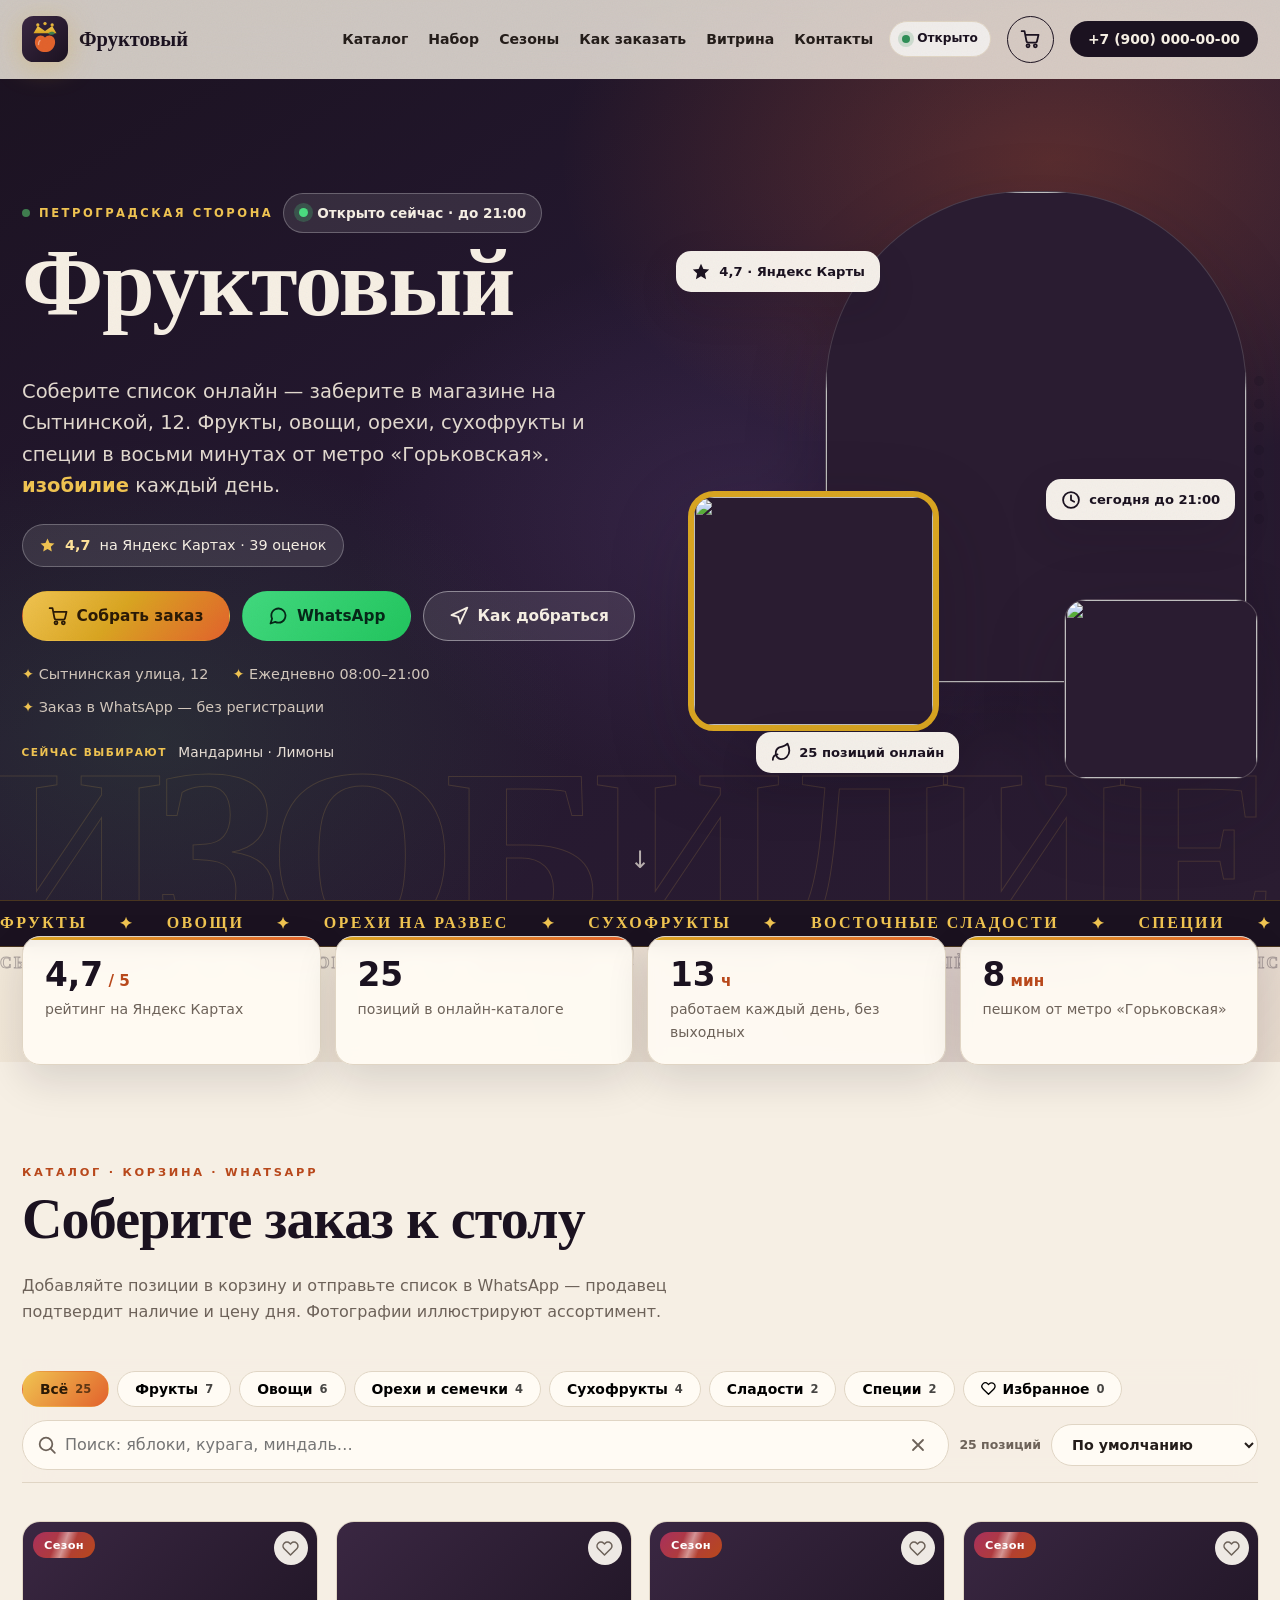
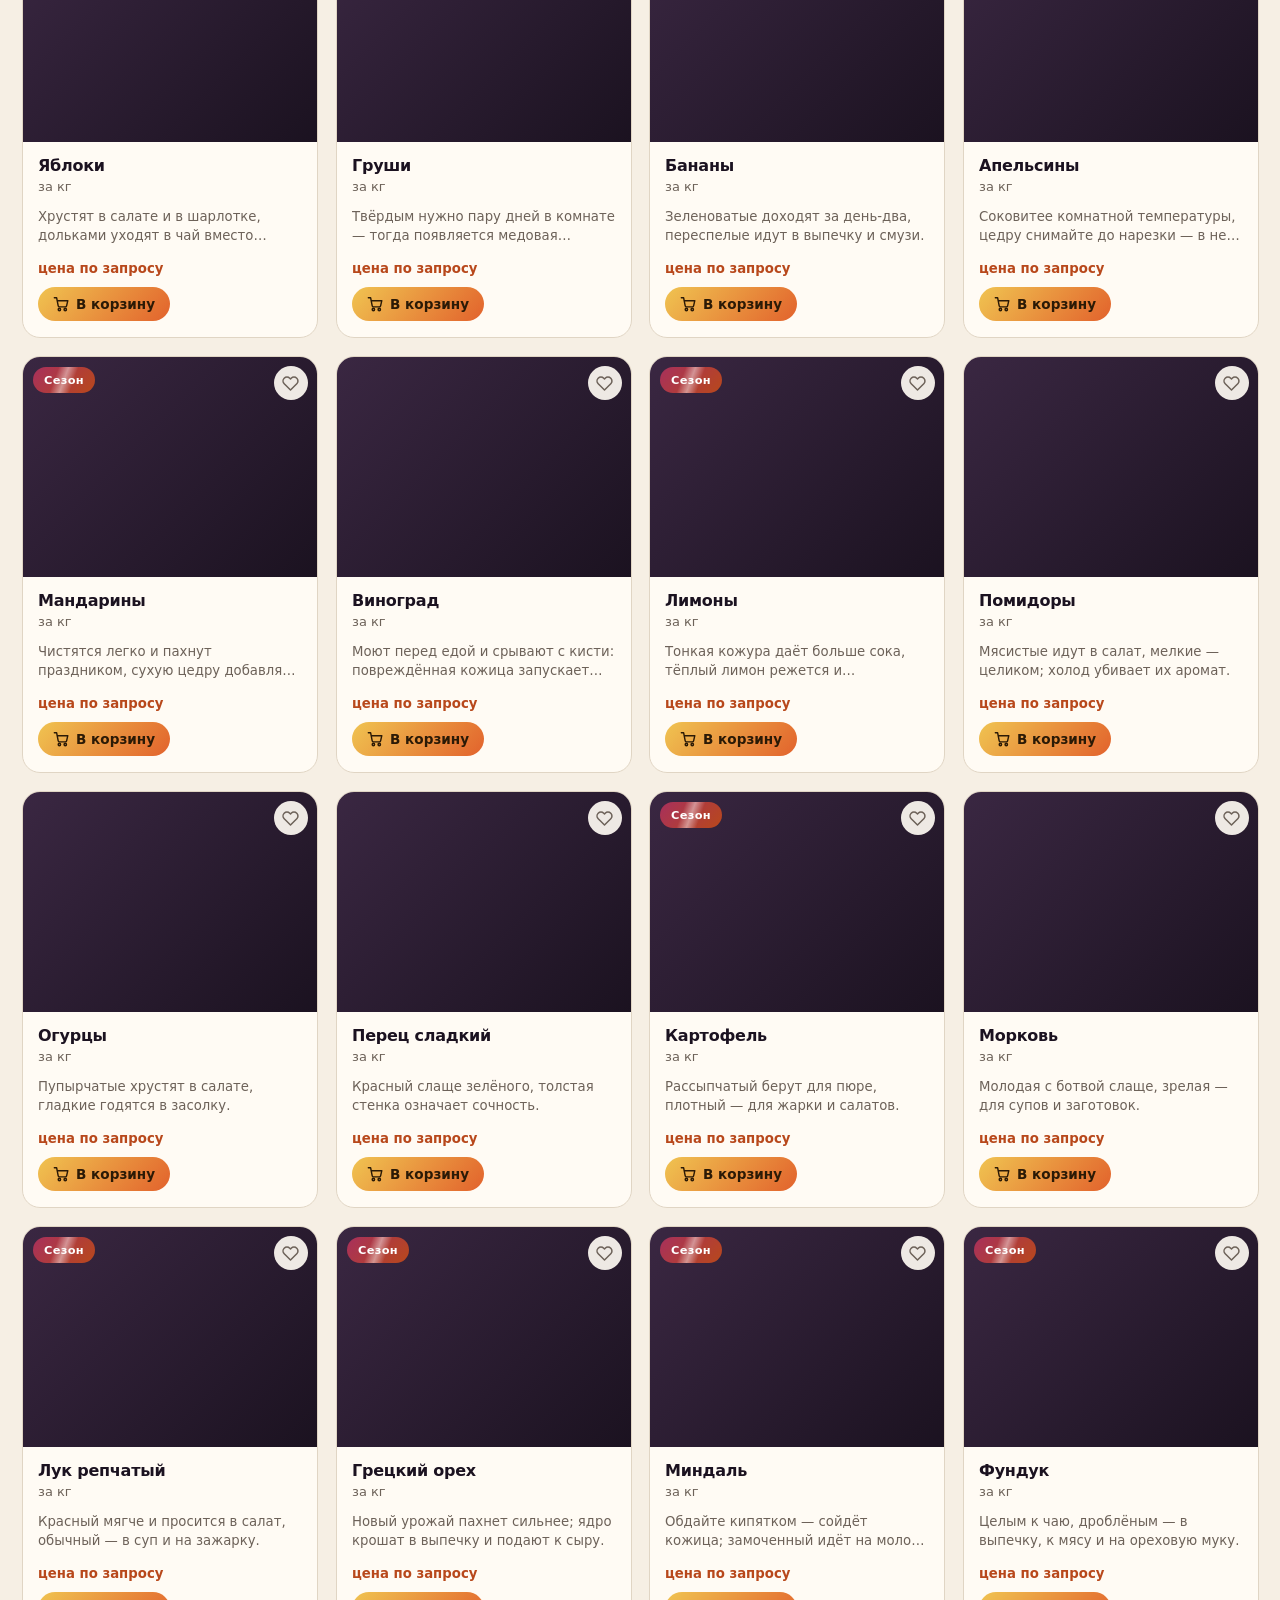
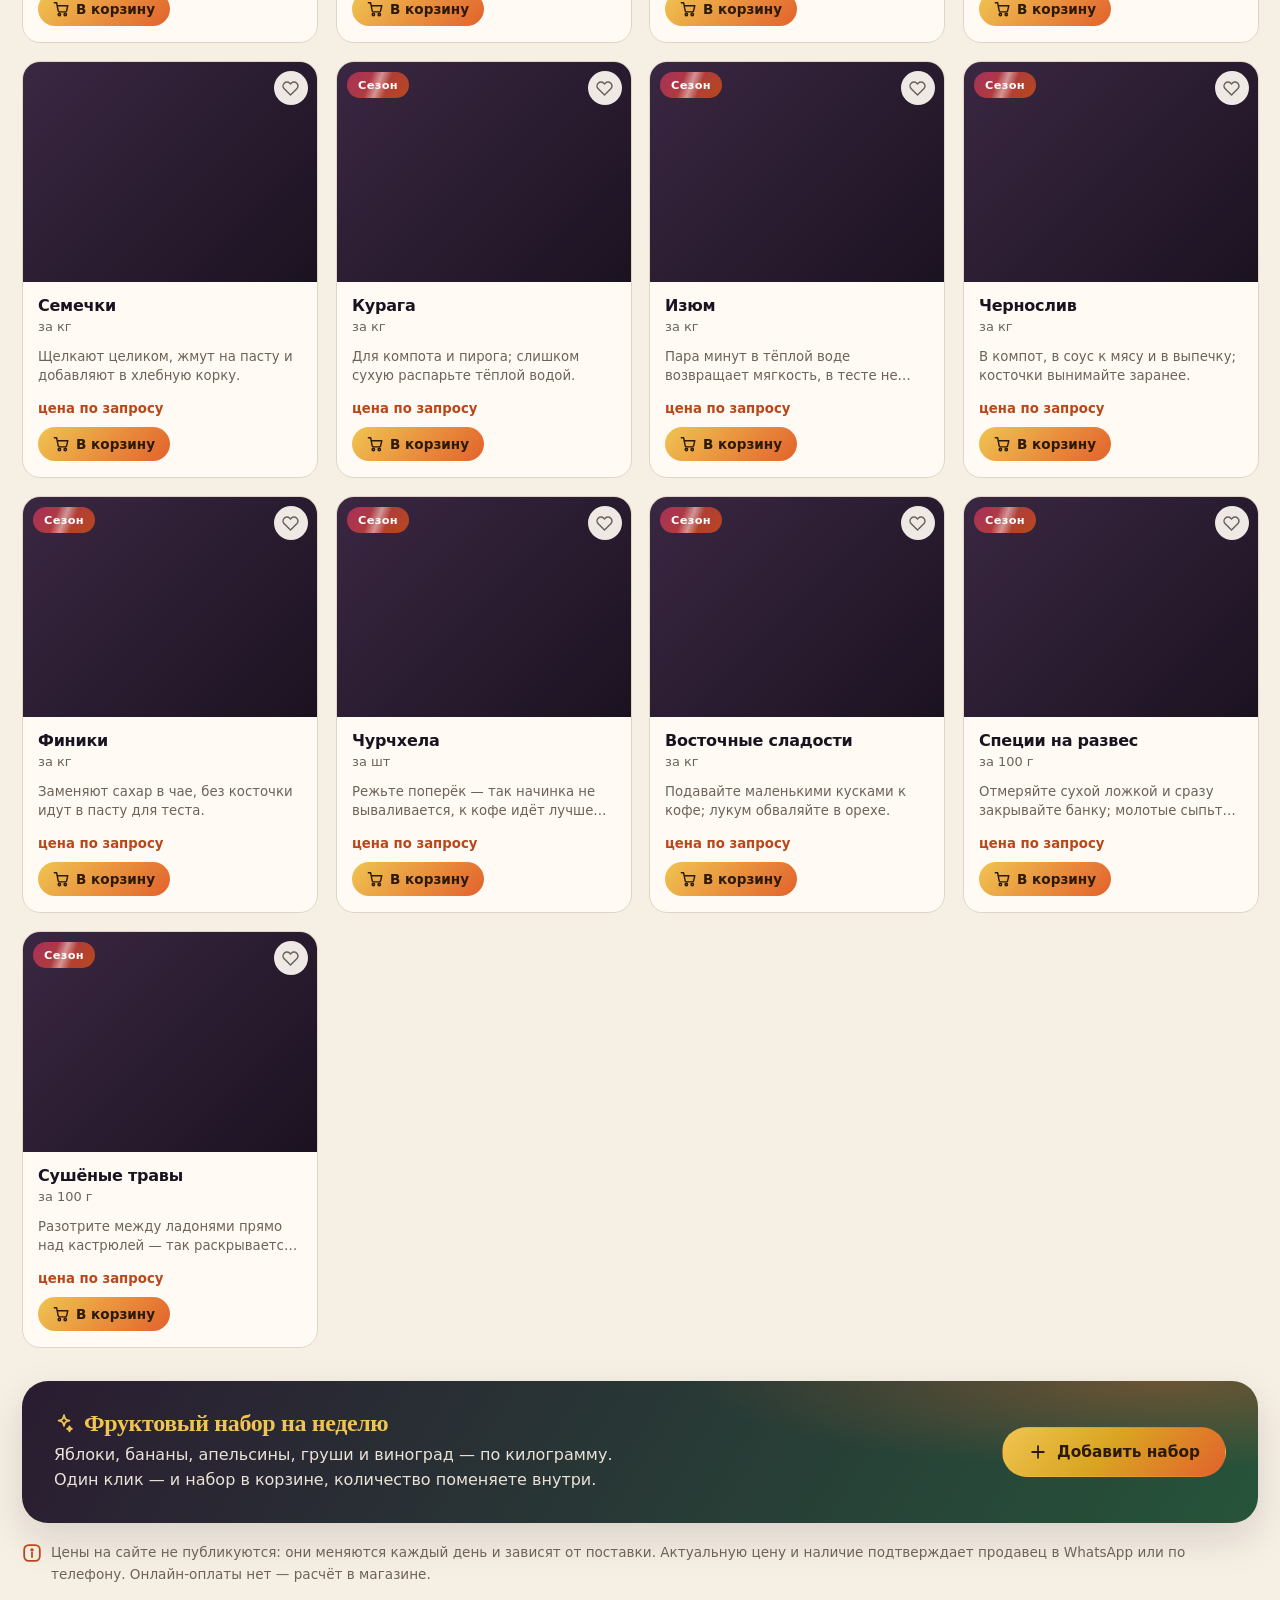
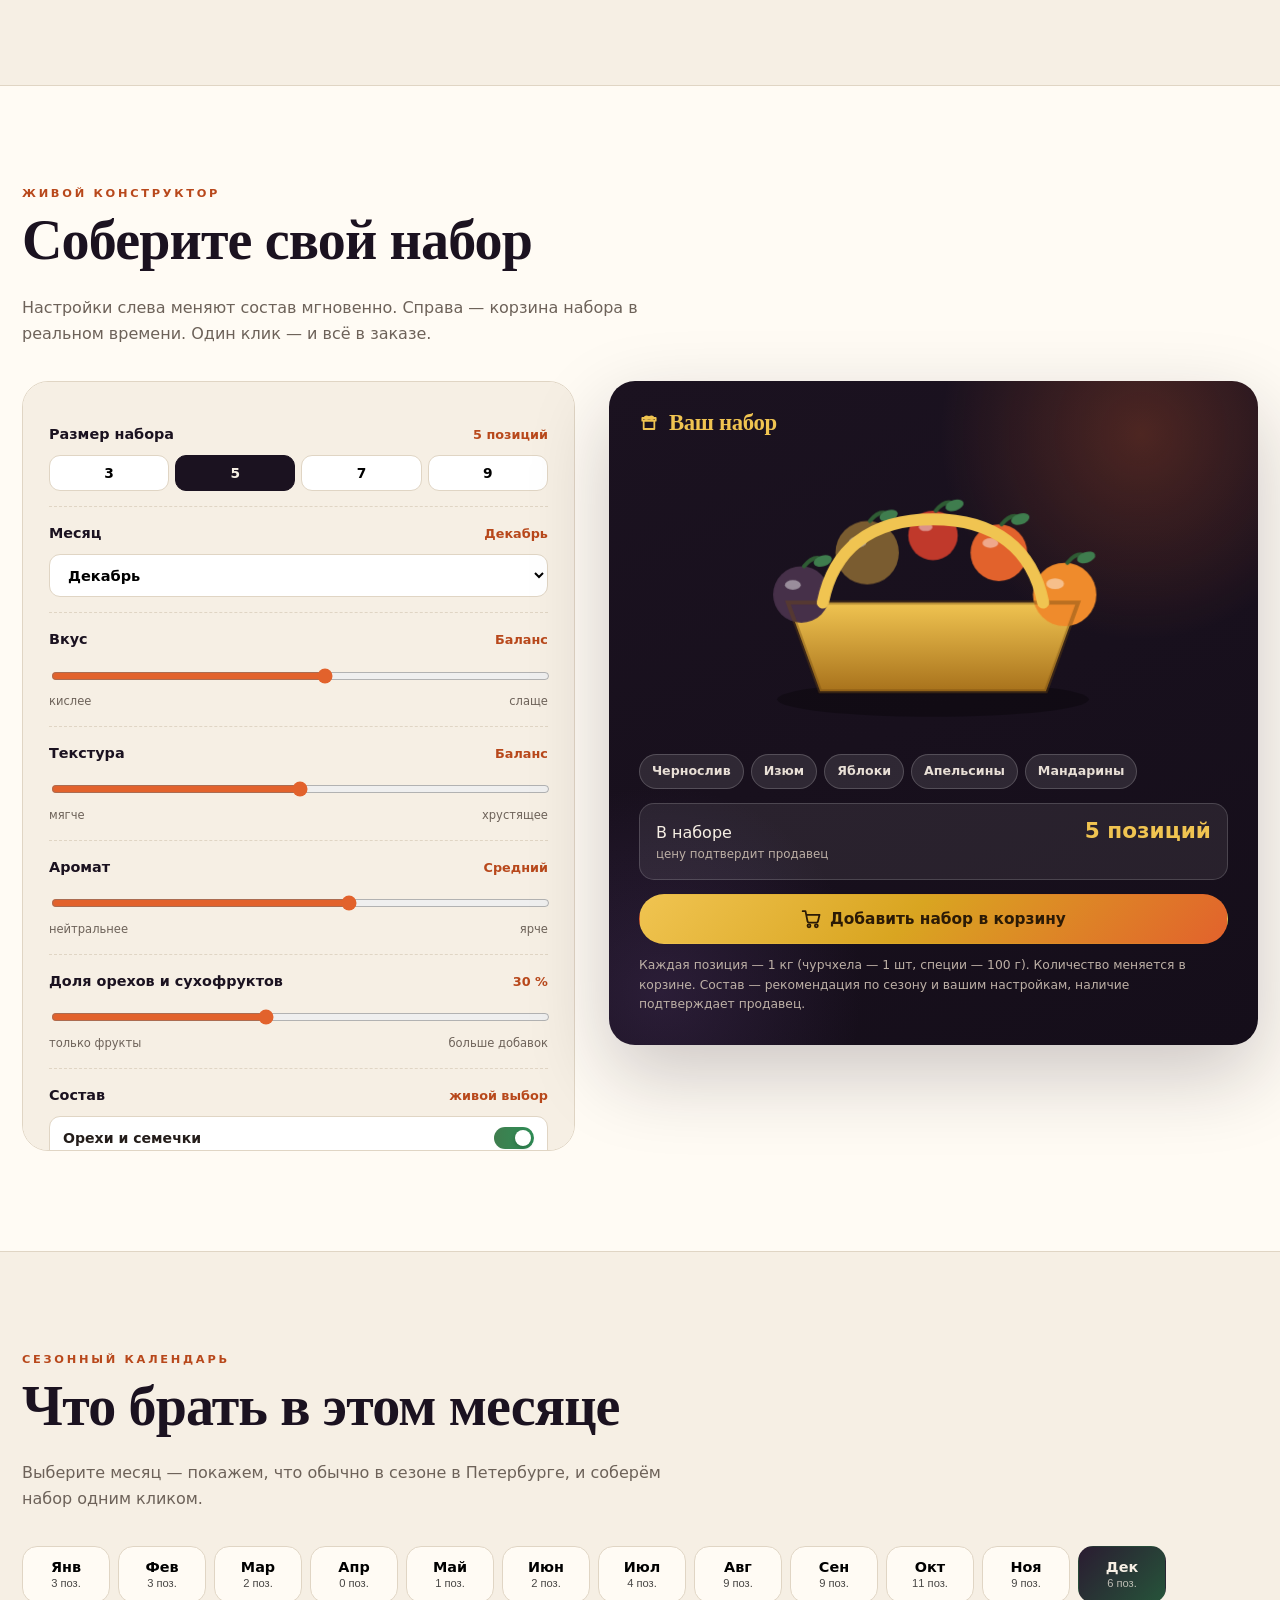
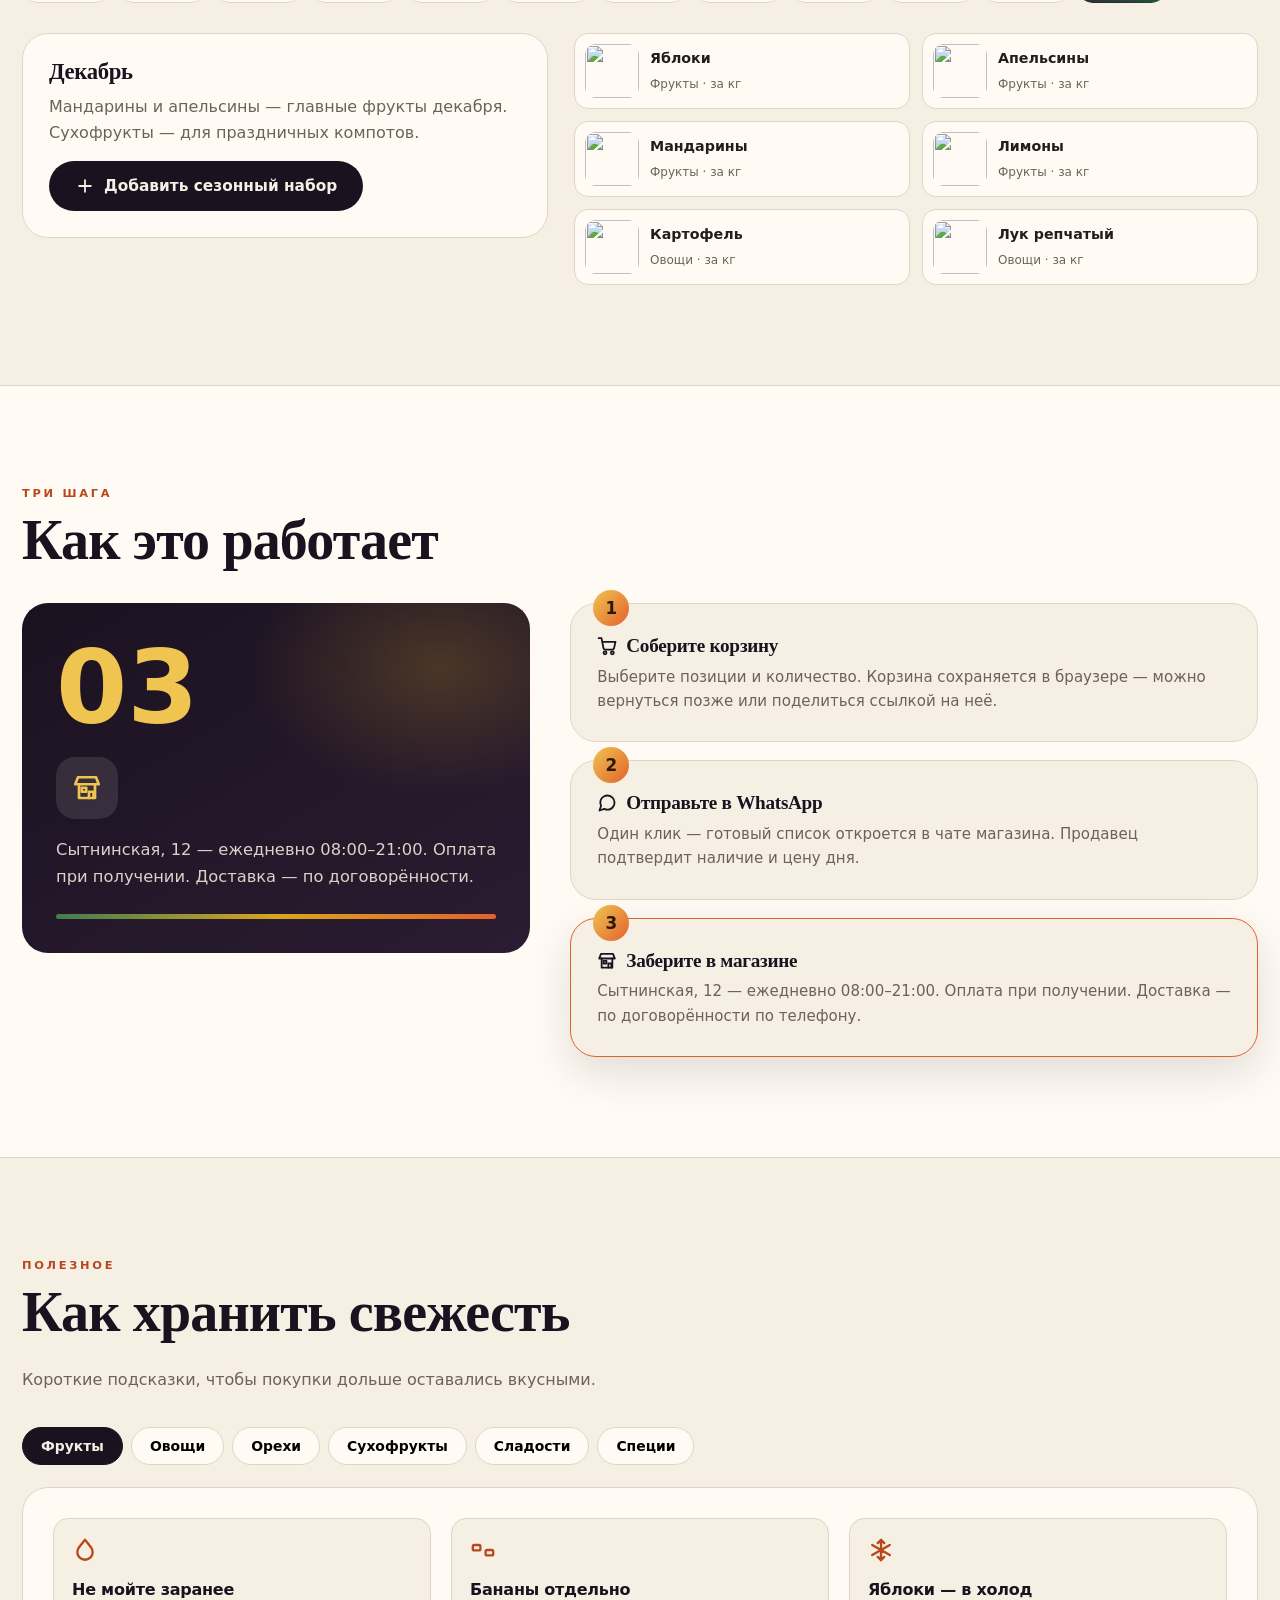
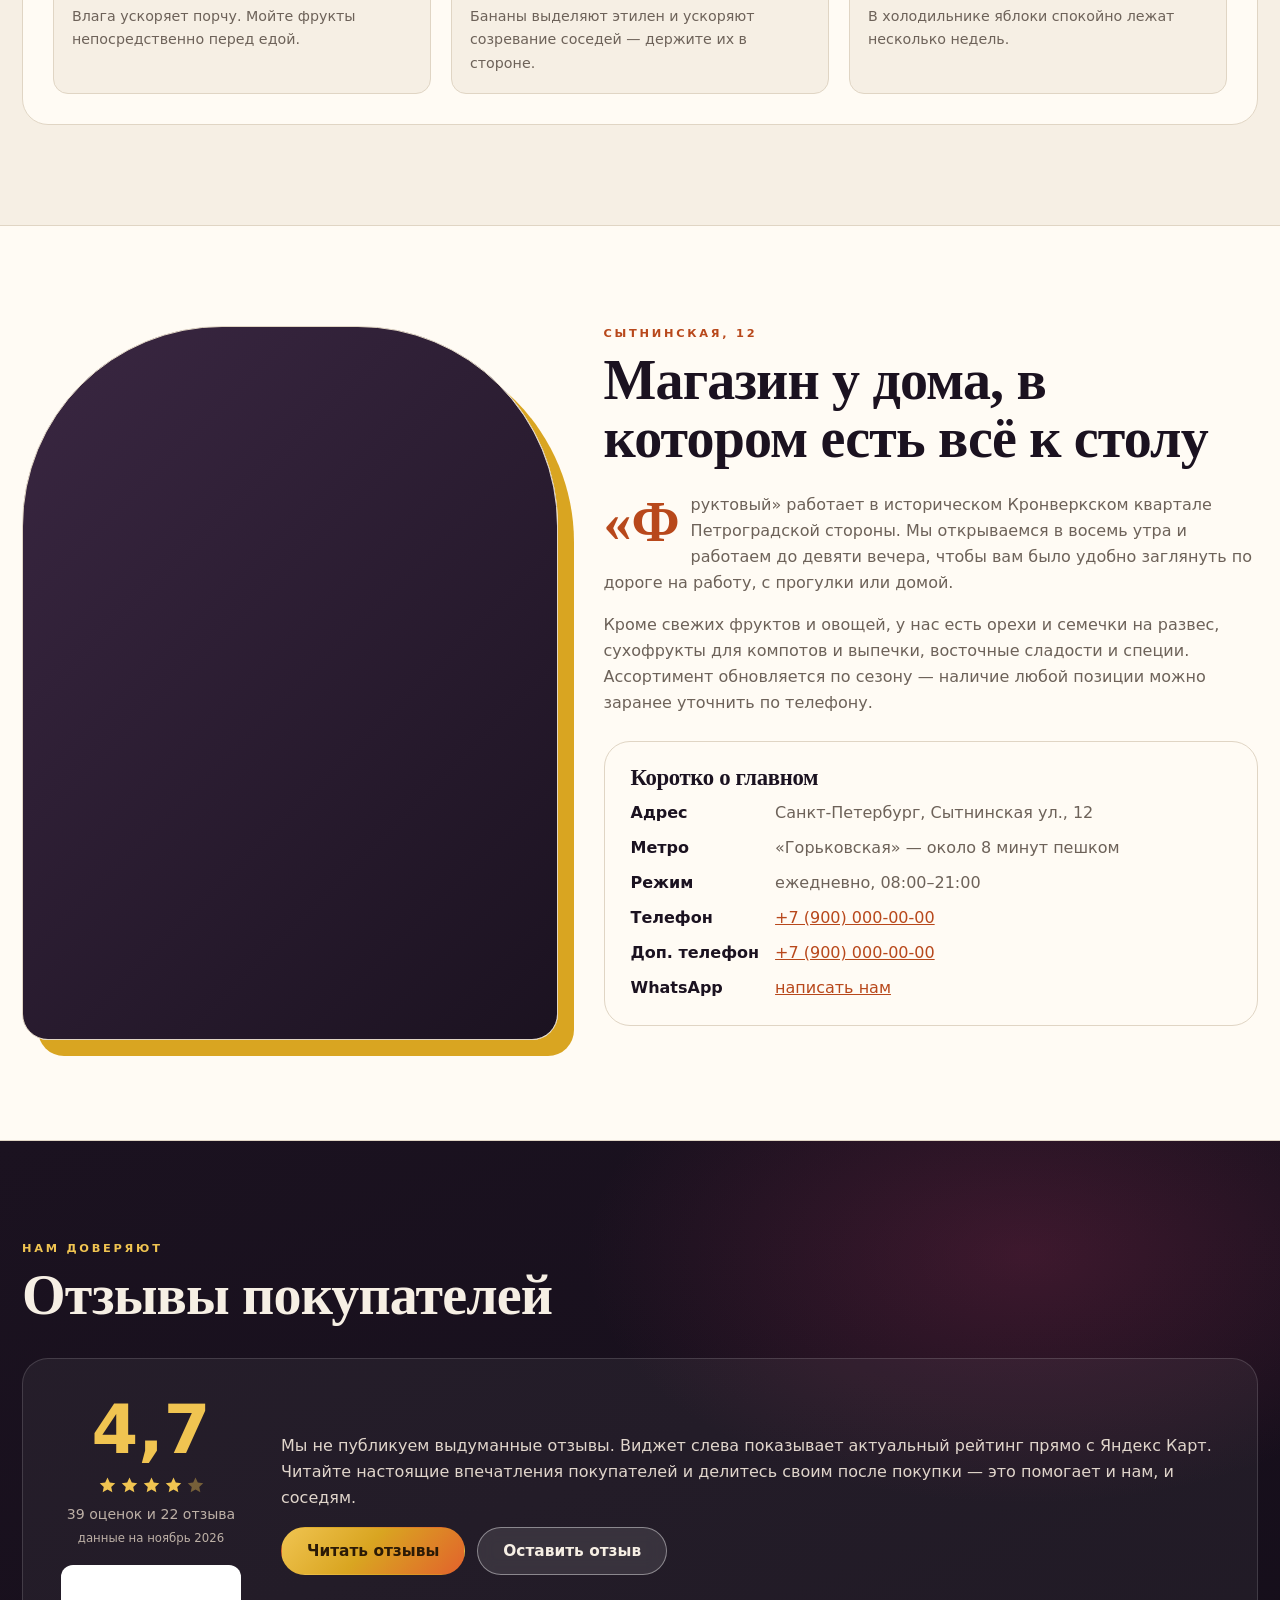
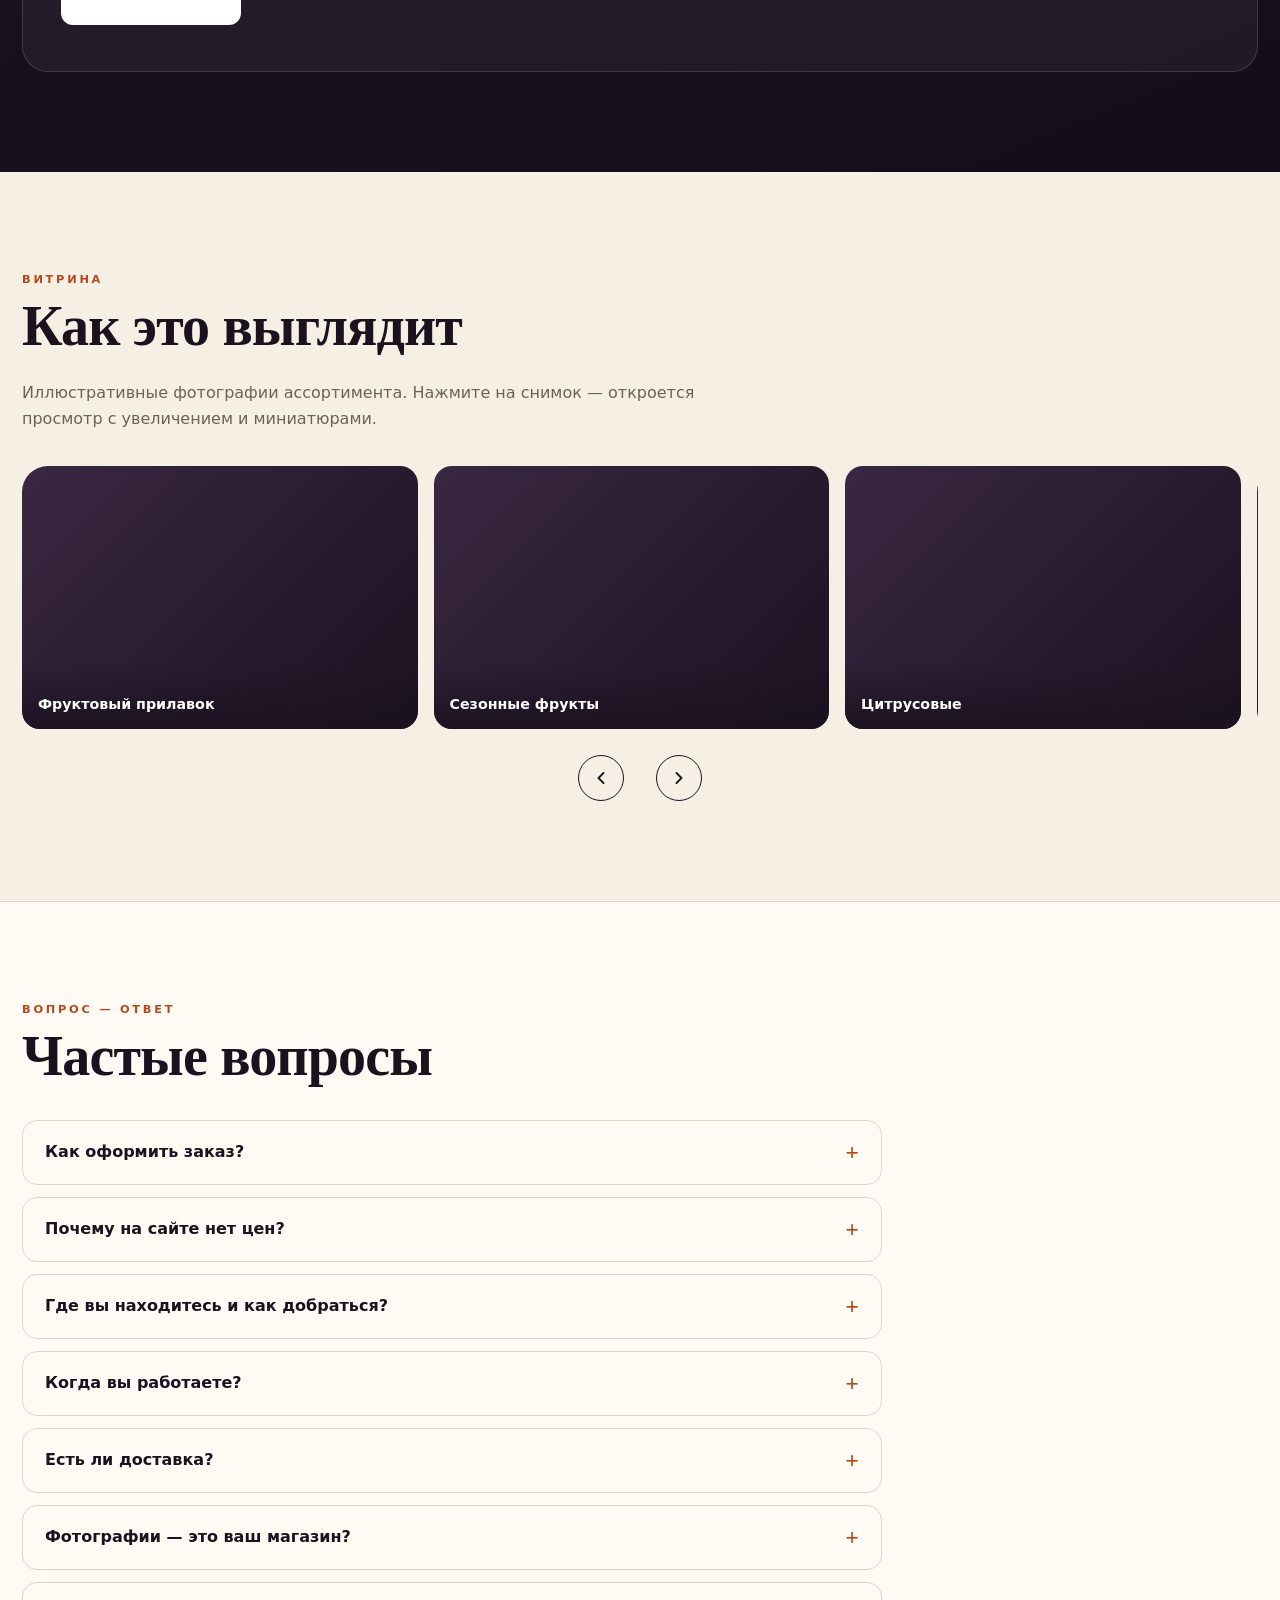
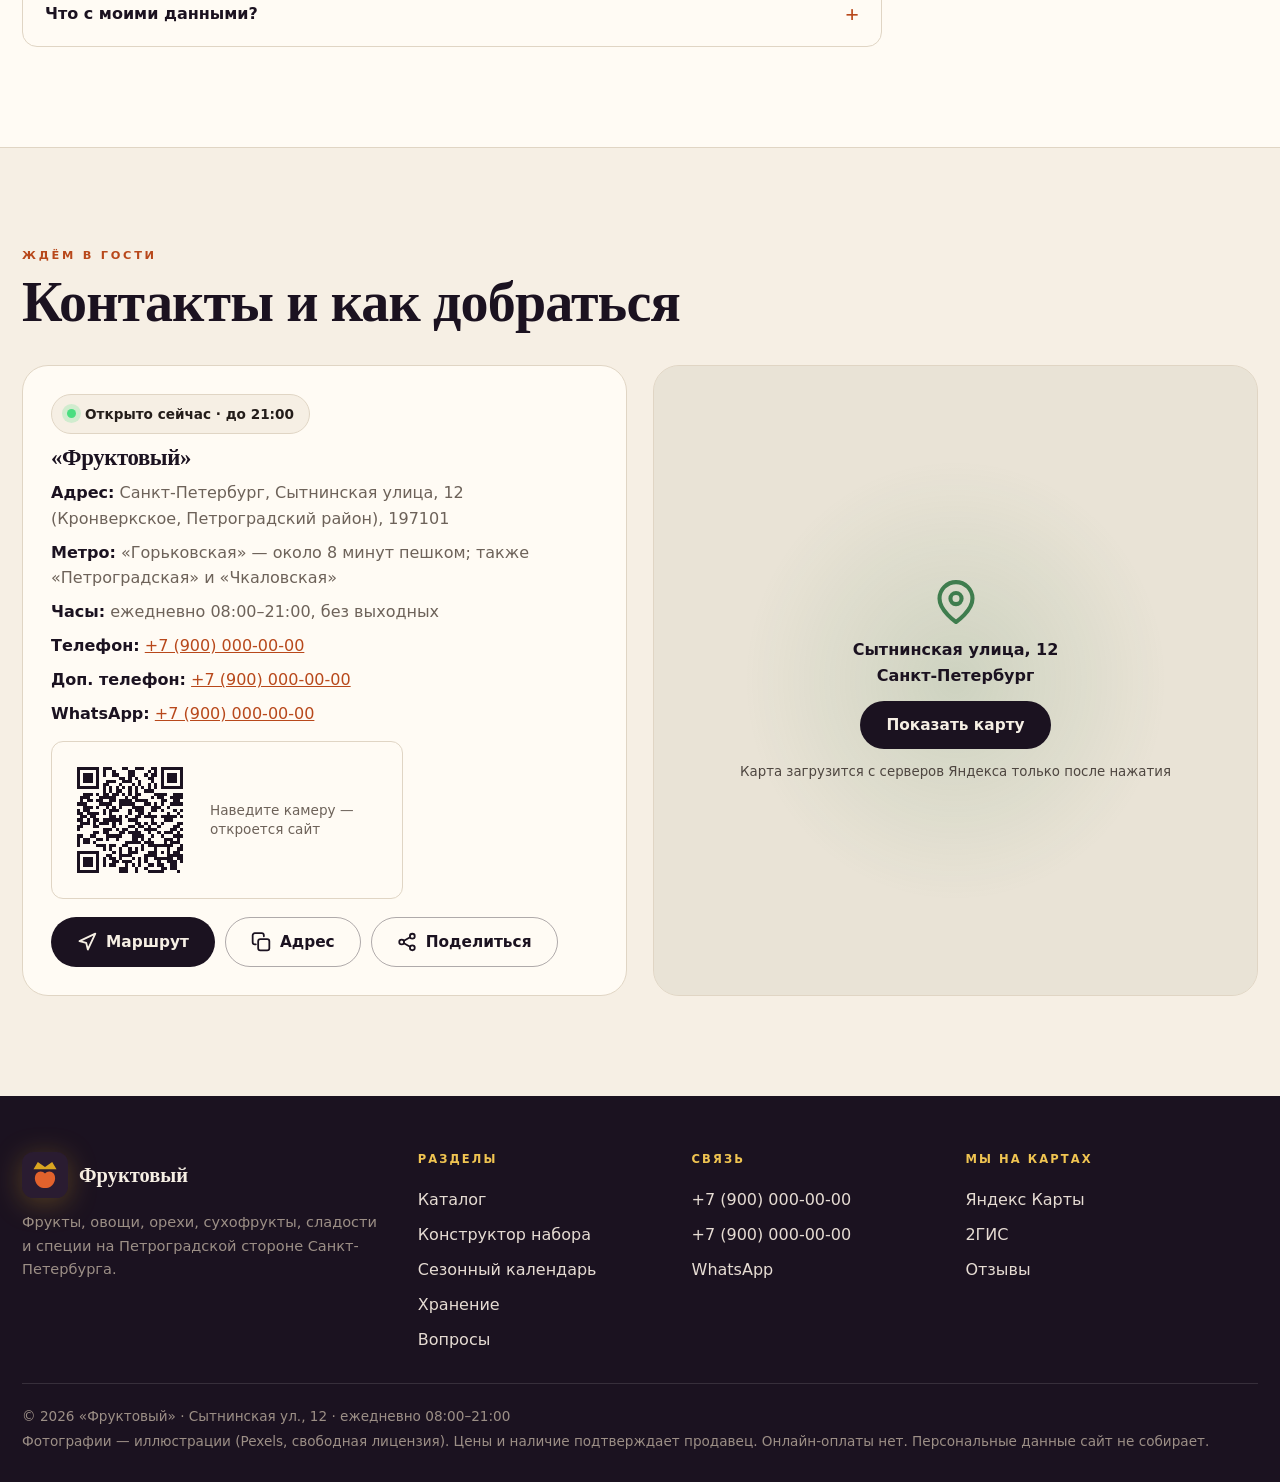
==== index.html @ 0a50575e "Фруктовый: спрайт иконок перерисован по замерам и закрыт геометрию гейта Причина: шесть критериев к " ====
<!doctype html>
<html lang="ru">
<head>
<meta charset="utf-8">
<meta name="viewport" content="width=device-width,initial-scale=1">
<meta name="referrer" content="strict-origin-when-cross-origin">
<title>Фруктовый — фрукты, овощи, орехи · Сытнинская 12, Санкт-Петербург</title>
<meta name="description" content="Магазин «Фруктовый» на Сытнинской, 12: каталог с корзиной, конструктор наборов, сезонный календарь и заказ через WhatsApp. Ежедневно 08:00–21:00, метро Горьковская.">
<meta property="og:type" content="website">
<meta property="og:locale" content="ru_RU">
<meta property="og:title" content="Фруктовый — соберите заказ онлайн">
<meta property="og:description" content="Фрукты, овощи, орехи, сухофрукты и специи · Сытнинская 12 · ежедневно 08:00–21:00">
<meta property="og:image" content="https://ssrjkk.github.io/fruktovy/assets/og.png">
<meta property="og:image:width" content="1200">
<meta property="og:image:height" content="630">
<meta property="og:image:alt" content="Фруктовый — каталог, корзина и заказ в WhatsApp">
<meta name="twitter:card" content="summary_large_image">
<meta name="twitter:title" content="Фруктовый — соберите заказ онлайн">
<meta name="twitter:description" content="Фрукты, овощи, орехи, сухофрукты и специи · Сытнинская 12 · ежедневно 08:00–21:00">
<meta name="twitter:image" content="https://ssrjkk.github.io/fruktovy/assets/og.png">
<meta name="theme-color" content="#1b1220">
<meta http-equiv="Content-Security-Policy" content="default-src 'self'; script-src 'self'; style-src 'self' 'unsafe-inline'; img-src 'self' data:; font-src 'self' data:; connect-src 'self'; frame-src https://yandex.ru; object-src 'none'; base-uri 'self'; form-action 'self'; manifest-src 'self'; worker-src 'self'">
<link rel="canonical" href="https://ssrjkk.github.io/fruktovy/">
<link rel="preload" href="assets/fonts/cormorant-garamond-cyrillic-700-normal.woff2" as="font" type="font/woff2" crossorigin>
<meta property="og:url" content="https://ssrjkk.github.io/fruktovy/">
<link rel="manifest" href="manifest.webmanifest">
<link rel="icon" href="data:image/svg+xml,%3Csvg xmlns='http://www.w3.org/2000/svg' viewBox='0 0 64 64'%3E%3Crect width='64' height='64' rx='16' fill='%231b1220'/%3E%3Cpath d='M16 24l6-10 10 7 10-7 6 10z' fill='%23d9a521'/%3E%3Cpath d='M32 30c-3-4-9-4-12 0-4 5-2 14 4 18 4 3 12 3 16 0 6-4 8-13 4-18-3-4-9-4-12 0z' fill='%23e2622c'/%3E%3Cpath d='M36 24c4-3 8-3 10 0-3 3-7 3-10 0z' fill='%233f7d4e'/%3E%3C/svg%3E">

<link rel="stylesheet" href="vendor/swiper-bundle.min.css">
<script defer src="vendor/lenis.min.js"></script>
<script defer src="vendor/gsap.min.js"></script>
<script defer src="vendor/ScrollTrigger.min.js"></script>
<script defer src="vendor/swiper-bundle.min.js"></script>
<script type="application/ld+json">{"@context":"https://schema.org","@graph":[{"@type":"GroceryStore","name":"Фруктовый","url":"https://ssrjkk.github.io/fruktovy/","image":"https://ssrjkk.github.io/fruktovy/assets/og.png","telephone":"+79000000000","alternateTelephone":[{"@type":"TelecommunicationFormat","telephone":"+79000000000"}],"priceRange":"₽","address":{"@type":"PostalAddress","streetAddress":"Сытнинская улица, 12","addressLocality":"Санкт-Петербург","postalCode":"197101","addressCountry":"RU"},"geo":{"@type":"GeoCoordinates","latitude":59.957835,"longitude":30.30879},"openingHoursSpecification":[{"@type":"OpeningHoursSpecification","dayOfWeek":["Monday","Tuesday","Wednesday","Thursday","Friday","Saturday","Sunday"],"opens":"08:00","closes":"21:00"}],"aggregateRating":{"@type":"AggregateRating","ratingValue":"4.7","bestRating":"5","reviewCount":"22","ratingCount":"39"},"sameAs":["https://yandex.ru/maps/org/fruktovy_dvorets/60838532953/","https://2gis.ru/spb/firm/70000001062257488"]},{"@type":"FAQPage","mainEntity":[{"@type":"Question","name":"Как оформить заказ?","acceptedAnswer":{"@type":"Answer","text":"Соберите корзину и нажмите «Отправить заказ в WhatsApp» — откроется чат с готовым списком. Продавец подтвердит наличие и цену дня. Онлайн-оплаты нет: расчёт в магазине."}},{"@type":"Question","name":"Почему на сайте нет цен?","acceptedAnswer":{"@type":"Answer","text":"Цены на фрукты и овощи меняются ежедневно и зависят от поставки. Чтобы не вводить в заблуждение, мы не публикуем ориентировочные цифры — актуальную цену подтверждаем в WhatsApp или по телефону перед покупкой."}},{"@type":"Question","name":"Где вы находитесь и как добраться?","acceptedAnswer":{"@type":"Answer","text":"Санкт-Петербург, Сытнинская улица, 12, Петроградский район. От метро «Горьковская» — около 8 минут пешком. Кнопка «Как добраться» откроет маршрут в Яндекс Картах."}},{"@type":"Question","name":"Когда вы работаете?","acceptedAnswer":{"@type":"Answer","text":"Ежедневно с 08:00 до 21:00, без выходных. График работы в праздничные дни уточняйте по телефону."}},{"@type":"Question","name":"Есть ли доставка?","acceptedAnswer":{"@type":"Answer","text":"Основной формат — самовывоз из магазина на Сытнинской, 12. Возможность доставки уточняйте по телефону или в WhatsApp."}},{"@type":"Question","name":"Фотографии — это ваш магазин?","acceptedAnswer":{"@type":"Answer","text":"Фотографии ассортимента — иллюстративные снимки со стока Pexels. Реальные фотографии магазина появятся позже. Адрес, часы работы и контакты взяты из официальных карточек на Яндекс Картах и 2ГИС."}},{"@type":"Question","name":"Что с моими данными?","acceptedAnswer":{"@type":"Answer","text":"Сайт не собирает персональные данные: корзина и избранное хранятся только в вашем браузере. Заказ уходит напрямую в WhatsApp — на сайте нет форм и аналитики. Единственная сторонняя встройка — виджет оценки Яндекс Карт (гружается с yandex.ru, Яндекс может использовать свои cookie); сама карта подгружается только после нажатия."}}]}]}</script>
<script type="application/ld+json" id="ld-catalog">{"@context": "https://schema.org", "@type": "ItemList", "name": "Ассортимент «Фруктового»", "itemListElement": [{"@type": "ListItem", "position": 1, "name": "Яблоки"}, {"@type": "ListItem", "position": 2, "name": "Груши"}, {"@type": "ListItem", "position": 3, "name": "Бананы"}, {"@type": "ListItem", "position": 4, "name": "Апельсины"}, {"@type": "ListItem", "position": 5, "name": "Мандарины"}, {"@type": "ListItem", "position": 6, "name": "Виноград"}, {"@type": "ListItem", "position": 7, "name": "Лимоны"}, {"@type": "ListItem", "position": 8, "name": "Помидоры"}, {"@type": "ListItem", "position": 9, "name": "Огурцы"}, {"@type": "ListItem", "position": 10, "name": "Перец сладкий"}, {"@type": "ListItem", "position": 11, "name": "Картофель"}, {"@type": "ListItem", "position": 12, "name": "Морковь"}, {"@type": "ListItem", "position": 13, "name": "Лук репчатый"}, {"@type": "ListItem", "position": 14, "name": "Грецкий орех"}, {"@type": "ListItem", "position": 15, "name": "Миндаль"}, {"@type": "ListItem", "position": 16, "name": "Фундук"}, {"@type": "ListItem", "position": 17, "name": "Семечки"}, {"@type": "ListItem", "position": 18, "name": "Курага"}, {"@type": "ListItem", "position": 19, "name": "Изюм"}, {"@type": "ListItem", "position": 20, "name": "Чернослив"}, {"@type": "ListItem", "position": 21, "name": "Финики"}, {"@type": "ListItem", "position": 22, "name": "Чурчхела"}, {"@type": "ListItem", "position": 23, "name": "Восточные сладости"}, {"@type": "ListItem", "position": 24, "name": "Специи на развес"}, {"@type": "ListItem", "position": 25, "name": "Сушёные травы"}]}</script>
<link rel="stylesheet" href="assets/fonts.css">
<link rel="stylesheet" href="css/style.css">
</head>
<body>
<svg width="0" height="0" style="position:absolute" aria-hidden="true">
<symbol id="i-cart" viewBox="0 0 24 24"><circle cx="9.6" cy="20.2" r="1.8"/><circle cx="18.4" cy="20.2" r="1.8"/><path d="M2 2.6h3.4l2.4 12.1a2 2 0 0 0 2 1.6h8.6a2 2 0 0 0 2-1.6L22.2 7H6.2"/></symbol>
<symbol id="i-plus" viewBox="0 0 24 24"><path d="M12 5v14M5 12h14"/></symbol>
<symbol id="i-minus" viewBox="0 0 24 24"><path d="M5 12h14"/></symbol>
<symbol id="i-x" viewBox="0 0 24 24"><path d="M18 6 6 18M6 6l12 12"/></symbol>
<symbol id="i-search" viewBox="0 0 24 24"><circle cx="10.8" cy="10.8" r="7.6"/><path d="m21.4 21.4-5-5"/></symbol>
<symbol id="i-phone" viewBox="0 0 24 24"><path d="M22 16.9v3a2 2 0 0 1-2.2 2 19.8 19.8 0 0 1-8.6-3.1 19.5 19.5 0 0 1-6-6A19.8 19.8 0 0 1 2.1 4.2 2 2 0 0 1 4.1 2h3a2 2 0 0 1 2 1.7c.1 1 .4 1.9.7 2.8a2 2 0 0 1-.5 2.1L8.1 9.9a16 16 0 0 0 6 6l1.3-1.3a2 2 0 0 1 2.1-.4c.9.3 1.8.6 2.8.7a2 2 0 0 1 1.7 2z"/></symbol>
<symbol id="i-wa" viewBox="0 0 24 24"><path d="M21 11.5a8.4 8.4 0 0 1-.9 3.8 8.5 8.5 0 0 1-7.6 4.7 8.4 8.4 0 0 1-3.8-.9L3 21l1.9-5.7a8.4 8.4 0 0 1-.9-3.8 8.5 8.5 0 0 1 4.7-7.6 8.4 8.4 0 0 1 3.8-.9h.5a8.5 8.5 0 0 1 8 8z"/></symbol>
<symbol id="i-pin" viewBox="0 0 24 24"><path d="M20.6 10.2c0 6.4-8.6 12.2-8.6 12.2S3.4 16.6 3.4 10.2a8.6 8.6 0 0 1 17.2 0z"/><circle cx="12" cy="10.2" r="2.9"/></symbol>
<symbol id="i-clock" viewBox="0 0 24 24"><circle cx="12" cy="12" r="9.5"/><path d="M12 6.5V12l3.8 2.2"/></symbol>
<symbol id="i-star" viewBox="0 0 24 24"><path fill="currentColor" stroke="none" d="m12 2 2.9 6.3 6.9.8-5.1 4.7 1.4 6.8L12 17l-6.1 3.6 1.4-6.8L2.2 9.1l6.9-.8z"/></symbol>
<symbol id="i-up" viewBox="0 0 24 24"><path d="M7.4 12.6 12 8l4.6 4.6M12 8v10.6M5.6 21h12.8"/></symbol>
<symbol id="i-left" viewBox="0 0 24 24"><path d="m15 18-6-6 6-6"/></symbol>
<symbol id="i-right" viewBox="0 0 24 24"><path d="m9 18 6-6-6-6"/></symbol>
<symbol id="i-trash" viewBox="0 0 24 24"><path d="M3 6h18M19 6v14a2 2 0 0 1-2 2H7a2 2 0 0 1-2-2V6m3 0V4a2 2 0 0 1 2-2h4a2 2 0 0 1 2 2v2"/></symbol>
<symbol id="i-share" viewBox="0 0 24 24"><circle cx="18.4" cy="5" r="2.9"/><circle cx="5.6" cy="12" r="2.9"/><circle cx="18.4" cy="19" r="2.9"/><path d="m8.3 13.4 7.4 4.2M15.7 6.4 8.3 10.6"/></symbol>
<symbol id="i-copy" viewBox="0 0 24 24"><rect x="8.6" y="8.6" width="13.4" height="13.4" rx="2.6"/><path d="M15.4 5.2V4a2.6 2.6 0 0 0-2.6-2.6H4.6A2.6 2.6 0 0 0 2 4v8.2a2.6 2.6 0 0 0 2.6 2.6h1.2"/></symbol>
<symbol id="i-nav" viewBox="0 0 24 24"><path d="m3 11 19-9-9 19-2-8z"/></symbol>
<symbol id="i-store" viewBox="0 0 24 24"><path d="M2.6 9 4.8 3.4h14.4L21.4 9z"/><path d="M5.6 9v11h12.8V9"/><path d="M7.8 15h3.6v-3.2H7.8z"/><path d="M13.6 20v-5h3.6V20"/></symbol>
<symbol id="i-leaf" viewBox="0 0 24 24"><path d="M11.4 20.6A7.6 7.6 0 0 1 10 6.4C16 5.2 17.6 4.6 19.8 2c1.1 2.2 2.2 4.6 2.2 8.6 0 5.9-5.2 10.6-10.6 10z"/><path d="M2.2 21.4c0-3.4 2.2-6 5.6-6.6"/></symbol>
<symbol id="i-spark" viewBox="0 0 24 24"><path d="M12 2.6c.95 4.75 1.7 5.5 6.45 6.45-4.75.95-5.5 1.7-6.45 6.45-.95-4.75-1.7-5.5-6.45-6.45C10.3 8.1 11.05 7.35 12 2.6z"/><path d="M18.6 16.2c.4 2.1.75 2.45 2.85 2.85-2.1.4-2.45.75-2.85 2.85-.4-2.1-.75-2.45-2.85-2.85 2.1-.4 2.45-.75 2.85-2.85z"/></symbol>
<symbol id="i-undo" viewBox="0 0 24 24"><path d="M3 7v6h6"/><path d="M21 17a9 9 0 0 0-15.4-6.4L3 13"/></symbol>
<symbol id="i-heart" viewBox="0 0 24 24"><path d="M20.8 4.6a5.5 5.5 0 0 0-7.8 0L12 5.7l-1.1-1.1a5.5 5.5 0 0 0-7.8 7.8l1.1 1.1L12 21.2l7.8-7.7 1.1-1.1a5.5 5.5 0 0 0 0-7.8z"/></symbol>
<symbol id="i-eye" viewBox="0 0 24 24"><path d="M1.5 12S5.5 4.5 12 4.5 22.5 12 22.5 12 18.5 19.5 12 19.5 1.5 12 1.5 12z"/><circle cx="12" cy="12" r="3"/></symbol>
<symbol id="i-gift" viewBox="0 0 24 24"><path d="M5.6 10.4h12.8v10H5.6z"/><path d="M4 7.2h16v3.2H4z"/><path d="M12 7.2c-.8-2.8-5.2-2.6-5.2.1 0 1.6 2.4 1.8 5.2-.2 2.8 2 5.2 1.8 5.2.2 0-2.7-4.4-2.9-5.2-.1z"/></symbol>
<symbol id="i-shuffle" viewBox="0 0 24 24"><path d="M3 8.5h13.2M13.2 5.2l3.4 3.3-3.4 3.3M21 15.5H7.8M10.8 12.2 7.4 15.5l3.4 3.3"/></symbol>
<symbol id="i-reset" viewBox="0 0 24 24"><path d="M3.6 4.8h16.8l-6.4 7.4v5.9l-4 2.2v-8.1z"/><path d="M15.4 18.6 21 13M21 18.6 15.4 13"/></symbol>
<symbol id="i-info" viewBox="0 0 24 24"><rect x="2.6" y="2.6" width="18.8" height="18.8" rx="5.4"/><circle cx="12" cy="8.3" r="0.95"/><path d="M12 16.9v-5.4"/></symbol>
<symbol id="i-apart" viewBox="0 0 24 24"><rect x="2.6" y="7.4" width="7" height="5" rx="1.4"/><rect x="14.4" y="12" width="7" height="5" rx="1.4"/></symbol>
<symbol id="i-temp" viewBox="0 0 24 24"><path d="M14.4 13.4V5.2a2.4 2.4 0 0 0-4.8 0v8.2a4.2 4.2 0 1 0 4.8 0z"/><path d="M12 8.4v6.4"/></symbol>
<symbol id="i-cold" viewBox="0 0 24 24"><path d="M12 2.6v18.8M3.9 7.3l16.2 9.4M20.1 7.3 3.9 16.7M12 2.6 9 5.6M12 2.6l3 3M12 21.4l-3-3M12 21.4l3-3"/></symbol>
<symbol id="i-jar" viewBox="0 0 24 24"><path d="M9 2.6h6v2.6H9z"/><path d="M7.6 5.2h8.8c1.4 2.4 3 4.2 3 7.4 0 4-3.2 6.4-7.4 6.4s-7.4-2.4-7.4-6.4c0-3.2 1.6-5 3-7.4z"/><path d="M5.4 12.4h13.2"/></symbol>
<symbol id="i-drop" viewBox="0 0 24 24"><path d="M12 2.6 6.5 9.4a7.1 7.1 0 1 0 11 0z"/></symbol>
<symbol id="i-dark" viewBox="0 0 24 24"><path d="M20.4 15.6A9.6 9.6 0 1 1 8.4 3.6a8.2 8.2 0 0 0 12 12z"/></symbol>
<symbol id="i-warn" viewBox="0 0 24 24"><path d="M12 3.2 22.2 20.8H1.8z"/><path d="M12 9.4v4.8"/><circle cx="12" cy="17.3" r="0.95"/></symbol>

</svg>

<div class="bg-mesh" aria-hidden="true"></div>
<div class="bg-grain" aria-hidden="true"></div>
<div id="progress" aria-hidden="true"></div>
<a class="skip" href="#catalog">Перейти к каталогу</a>

<nav class="rail" aria-label="Разделы страницы">
<a href="#catalog" data-label="Каталог"></a><a href="#builder" data-label="Конструктор"></a><a href="#season" data-label="Сезоны"></a><a href="#how" data-label="Как заказать"></a><a href="#guide" data-label="Хранение"></a><a href="#gallery" data-label="Витрина"></a><a href="#contacts" data-label="Контакты"></a>
</nav>

<header class="site-head" id="siteHead">
<div class="container head-row">
<a class="logo" href="#top" aria-label="Фруктовый — в начало">
<svg viewBox="0 0 64 64" aria-hidden="true"><defs><linearGradient id="lgFig" x1="0" y1="0" x2="1" y2="1"><stop offset="0" stop-color="#3a2742"/><stop offset="1" stop-color="#1b1220"/></linearGradient><linearGradient id="lgGold" x1="0" y1="0" x2="0" y2="1"><stop offset="0" stop-color="#f0c451"/><stop offset="1" stop-color="#d9a521"/></linearGradient></defs><rect width="64" height="64" rx="16" fill="url(#lgFig)"/><path d="M16 24l6-10 10 7 10-7 6 10z" fill="url(#lgGold)"/><circle cx="22" cy="12.5" r="2.3" fill="url(#lgGold)"/><circle cx="42" cy="12.5" r="2.3" fill="url(#lgGold)"/><circle cx="32" cy="10.5" r="2.3" fill="url(#lgGold)"/><path d="M32 30c-3-4-9-4-12 0-4 5-2 14 4 18 4 3 12 3 16 0 6-4 8-13 4-18-3-4-9-4-12 0z" fill="#e2622c"/><path d="M25 34c-1.6 1.5-2.3 3.6-2 5.6" stroke="#fff" stroke-opacity=".42" stroke-width="2" fill="none" stroke-linecap="round"/><path d="M36 24c4-3 8-3 10 0-3 3-7 3-10 0z" fill="#3f7d4e"/></svg>
<span class="logo-text">Фруктовый</span>
</a>
<nav class="nav" id="mainNav" aria-label="Основная навигация"><a href="#catalog">Каталог</a><a href="#builder">Набор</a><a href="#season">Сезоны</a><a href="#how">Как заказать</a><a href="#gallery">Витрина</a><a href="#contacts">Контакты</a></nav>
<div class="head-live" id="headLive"><i></i><span>08–21</span></div>
<button class="cart-btn" id="cartOpen" type="button" aria-label="Открыть корзину"><svg class="ic" aria-hidden="true"><use href="#i-cart"/></svg><b class="js-cart-count hide" aria-live="polite">0</b></button>
<a class="btn btn-fig btn-s head-call" data-tel href="tel:+79000000000"><span data-tel-label>+7 (900) 000-00-00</span></a>
<button class="burger" id="burger" type="button" aria-expanded="false" aria-controls="mainNav" aria-label="Меню"><span></span><span></span><span></span></button>
</div>
</header>

<main id="main">
<section class="hero" id="top">
<div class="hero-word" aria-hidden="true">ИЗОБИЛИЕ</div>
<div class="container hero-inner">
<div>
<div class="reveal" style="--d:0"><span class="hero-eyebrow"><i></i> Петроградская сторона</span><span class="chip-live js-live">Ежедневно 08:00–21:00</span></div>
<h1 class="reveal" style="--d:1">Фруктовый</h1>
<p class="hero-lead reveal" style="--d:2">Соберите список онлайн — заберите в магазине на Сытнинской, 12. Фрукты, овощи, орехи, сухофрукты и специи в восьми минутах от метро «Горьковская». <span class="rotate" id="rotWord">свежесть</span> каждый день.</p>
<a class="hero-rating reveal" style="--d:3" href="https://yandex.ru/maps/org/fruktovy_dvorets/60838532953/reviews/" target="_blank" rel="noopener"><svg class="ic" aria-hidden="true"><use href="#i-star"/></svg><b>4,7</b> на Яндекс Картах · 39 оценок</a>
<div class="hero-cta reveal" style="--d:4"><a class="btn btn-primary" href="#catalog"><svg class="ic" aria-hidden="true"><use href="#i-cart"/></svg> Собрать заказ</a><a class="btn btn-wa" data-wa href="https://t.me/ssrjkk"><svg class="ic" aria-hidden="true"><use href="#i-wa"/></svg> WhatsApp</a><a class="btn btn-glass" data-route href="https://yandex.ru/maps/?rtext=~59.957835%2C30.308790&amp;rtt=pd" target="_blank" rel="noopener"><svg class="ic" aria-hidden="true"><use href="#i-nav"/></svg> Как добраться</a></div>
<ul class="hero-facts reveal" style="--d:5"><li>Сытнинская улица, 12</li><li>Ежедневно 08:00–21:00</li><li>Заказ в WhatsApp — без регистрации</li></ul>
<div class="hero-ticker reveal" style="--d:6"><b>Сейчас выбирают</b><ul aria-hidden="true"><li>Яблоки · Виноград</li><li>Миндаль · Грецкий орех</li><li>Мандарины · Лимоны</li><li>Морковь · Картофель</li><li>Яблоки · Виноград</li></ul></div>
</div>
<div class="hero-art reveal" style="--d:2" aria-hidden="true">
<div class="arch arch-main" data-parallax="-14"><img src="assets/img/1171170-900x1100.jpg" width="900" height="1100" alt="" fetchpriority="high" loading="eager" decoding="async"></div>
<div class="arch arch-side" data-parallax="18"><img src="assets/img/38701943-620x520.jpg" width="620" height="520" alt="" loading="eager" decoding="async"></div>
<div class="arch arch-mini" data-parallax="-8"><img src="assets/img/678414-560x420.jpg" width="560" height="420" alt="" loading="eager" decoding="async"></div>
<div class="hero-badge b1"><svg class="ic" aria-hidden="true"><use href="#i-star"/></svg> 4,7 · Яндекс Карты</div>
<div class="hero-badge b2"><svg class="ic" aria-hidden="true"><use href="#i-clock"/></svg> сегодня до 21:00</div>
<div class="hero-badge b3"><svg class="ic" aria-hidden="true"><use href="#i-leaf"/></svg> 25 позиций онлайн</div>
</div>
</div>
<a class="hero-scroll" href="#catalog" aria-label="К каталогу">↓</a>
</section>

<div class="strip" aria-hidden="true"><div class="strip-track"><div class="strip-group"><span>Фрукты</span><span>✦</span><span>Овощи</span><span>✦</span><span>Орехи на развес</span><span>✦</span><span>Сухофрукты</span><span>✦</span><span>Восточные сладости</span><span>✦</span><span>Специи</span><span>✦</span></div><div class="strip-group"><span>Фрукты</span><span>✦</span><span>Овощи</span><span>✦</span><span>Орехи на развес</span><span>✦</span><span>Сухофрукты</span><span>✦</span><span>Восточные сладости</span><span>✦</span><span>Специи</span><span>✦</span></div></div></div>
<div class="strip ghost" aria-hidden="true"><div class="strip-track"><div class="strip-group"><span>Сытнинская 12</span><span>◆</span><span>Горьковская</span><span>◆</span><span>08:00–21:00</span><span>◆</span><span>WhatsApp</span><span>◆</span><span>Сезонный календарь</span><span>◆</span></div><div class="strip-group"><span>Сытнинская 12</span><span>◆</span><span>Горьковская</span><span>◆</span><span>08:00–21:00</span><span>◆</span><span>WhatsApp</span><span>◆</span><span>Сезонный календарь</span><span>◆</span></div></div></div>

<div class="figures"><div class="container figures-grid">
<div class="figure reveal" style="--d:0"><b><span data-count="4.7" data-dec="1">4,7</span><small> / 5</small></b><p>рейтинг на Яндекс Картах</p></div>
<div class="figure reveal" style="--d:1"><b><span data-count="25">25</span></b><p>позиций в онлайн-каталоге</p></div>
<div class="figure reveal" style="--d:2"><b><span data-count="13">13</span><small> ч</small></b><p>работаем каждый день, без выходных</p></div>
<div class="figure reveal" style="--d:3"><b><span data-count="8">8</span><small> мин</small></b><p>пешком от метро «Горьковская»</p></div>
</div></div>

<section class="sec" id="catalog"><div class="container">
<div class="sec-head reveal"><span class="overline">Каталог · корзина · WhatsApp</span><h2>Соберите заказ к столу</h2><p class="sec-lead">Добавляйте позиции в корзину и отправьте список в WhatsApp — продавец подтвердит наличие и цену дня. Фотографии иллюстрируют ассортимент.</p></div>
<div class="catalog-bar"><div class="pills" id="catPills" role="group" aria-label="Категории товаров"></div><div class="bar-row"><label class="field-search"><svg class="ic" aria-hidden="true"><use href="#i-search"/></svg><span class="sr">Поиск по каталогу</span><input id="searchInput" type="search" placeholder="Поиск: яблоки, курага, миндаль…" autocomplete="off"><button type="button" id="searchClear" aria-label="Очистить поиск"><svg class="ic" aria-hidden="true"><use href="#i-x"/></svg></button></label><span class="count-note" id="countNote">25 позиций</span><label class="sr" for="sortSelect">Сортировка</label><select class="select" id="sortSelect"><option value="default">По умолчанию</option><option value="name">По алфавиту</option><option value="sweet">Сначала сладкие</option><option value="season">Сначала сезонные</option></select></div></div>
<div class="recent-row" id="recentRow"></div><div class="products" id="productGrid"></div><noscript><p class="empty-state">Каталогу нужен JavaScript. Позвоните: <a href="tel:+79000000000">+7 (900) 000-00-00</a> — подскажем наличие и цены.</p></noscript>
<div class="promo reveal"><div><h3><svg class="ic" aria-hidden="true"><use href="#i-spark"/></svg> Фруктовый набор на неделю</h3><p>Яблоки, бананы, апельсины, груши и виноград — по килограмму. Один клик — и набор в корзине, количество поменяете внутри.</p></div><button class="btn btn-primary" id="bundleAdd" type="button"><svg class="ic" aria-hidden="true"><use href="#i-plus"/></svg> Добавить набор</button></div>
<p class="fine"><svg class="ic" aria-hidden="true"><use href="#i-info"/></svg><span>Цены на сайте не публикуются: они меняются каждый день и зависят от поставки. Актуальную цену и наличие подтверждает продавец в WhatsApp или по телефону. Онлайн-оплаты нет — расчёт в магазине.</span></p>
</div></section>

<section class="sec sec-surface" id="builder"><div class="container">
<div class="sec-head reveal"><span class="overline">Живой конструктор</span><h2>Соберите свой набор</h2><p class="sec-lead">Настройки слева меняют состав мгновенно. Справа — корзина набора в реальном времени. Один клик — и всё в заказе.</p></div>
<div class="build-grid">
<div class="panel reveal" aria-label="Настройки набора">
<div class="ctl"><div class="ctl-head"><span>Размер набора</span><b id="bSizeOut">5 позиций</b></div><div class="seg" id="bSize" role="group" aria-label="Размер набора"><button type="button" data-size="3">3</button><button type="button" data-size="5" class="on">5</button><button type="button" data-size="7">7</button><button type="button" data-size="9">9</button></div></div>
<div class="ctl"><div class="ctl-head"><span>Месяц</span><b id="bMonthOut">Ноябрь</b></div><label class="sr" for="bMonth">Месяц сезона</label><select id="bMonth"></select></div>
<div class="ctl"><div class="ctl-head"><span>Вкус</span><b id="bTasteOut">Баланс</b></div><label class="sr" for="bTaste">Профиль вкуса</label><input type="range" id="bTaste" min="0" max="100" step="5" value="55"><div class="range-ends"><span>кислее</span><span>слаще</span></div></div>
<div class="ctl"><div class="ctl-head"><span>Текстура</span><b id="bTextureOut">Баланс</b></div><label class="sr" for="bTexture">Текстура</label><input type="range" id="bTexture" min="0" max="100" step="5" value="50"><div class="range-ends"><span>мягче</span><span>хрустящее</span></div></div>
<div class="ctl"><div class="ctl-head"><span>Аромат</span><b id="bAromaOut">Средний</b></div><label class="sr" for="bAroma">Аромат</label><input type="range" id="bAroma" min="0" max="100" step="5" value="60"><div class="range-ends"><span>нейтральнее</span><span>ярче</span></div></div>
<div class="ctl"><div class="ctl-head"><span>Доля орехов и сухофруктов</span><b id="bMixOut">30 %</b></div><label class="sr" for="bMix">Доля орехов и сухофруктов</label><input type="range" id="bMix" min="0" max="70" step="5" value="30"><div class="range-ends"><span>только фрукты</span><span>больше добавок</span></div></div>
<div class="ctl"><div class="ctl-head"><span>Состав</span><b>живой выбор</b></div><div class="switches"><label class="switch"><span>Орехи и семечки</span><input type="checkbox" id="bNuts" checked><i aria-hidden="true"></i></label><label class="switch"><span>Сухофрукты</span><input type="checkbox" id="bDried" checked><i aria-hidden="true"></i></label><label class="switch"><span>Экзотика</span><input type="checkbox" id="bExotic" checked><i aria-hidden="true"></i></label><label class="switch"><span>Только сезонное</span><input type="checkbox" id="bSeasonOnly"><i aria-hidden="true"></i></label></div></div>
<div class="ctl"><div class="ctl-head"><span>Порядок</span><b id="bSeedOut">вариант 1</b></div><div class="panel-foot" style="margin-top:0"><button class="btn btn-outline btn-s" id="bRandom" type="button"><svg class="ic" aria-hidden="true"><use href="#i-shuffle"/></svg> Другой вариант</button><button class="btn btn-outline btn-s" id="bReset" type="button"><svg class="ic" aria-hidden="true"><use href="#i-reset"/></svg> Сброс</button></div></div>
</div>
<div class="basket-view reveal"><h3><svg class="ic" aria-hidden="true"><use href="#i-gift"/></svg> Ваш набор</h3><div id="basketArt"></div><div class="compose" id="bCompose"></div><div class="estimate"><span>В наборе<small id="bHint">цену подтвердит продавец</small></span><b id="bCount">5 позиций</b></div><button class="btn btn-primary" id="bAdd" type="button"><svg class="ic" aria-hidden="true"><use href="#i-cart"/></svg> Добавить набор в корзину</button><p class="basket-note">Каждая позиция — 1 кг (чурчхела — 1 шт, специи — 100 г). Количество меняется в корзине. Состав — рекомендация по сезону и вашим настройкам, наличие подтверждает продавец.</p></div>
</div>
</div></section>

<section class="sec" id="season"><div class="container">
<div class="sec-head reveal"><span class="overline">Сезонный календарь</span><h2>Что брать в этом месяце</h2><p class="sec-lead">Выберите месяц — покажем, что обычно в сезоне в Петербурге, и соберём набор одним кликом.</p></div>
<div class="months reveal" id="monthRow" role="group" aria-label="Месяцы"></div>
<div class="season-grid"><div class="season-card reveal"><h3 id="seasonTitle">Ноябрь</h3><p id="seasonTip"></p><button class="btn btn-fig" id="seasonAdd" type="button"><svg class="ic" aria-hidden="true"><use href="#i-plus"/></svg> Добавить сезонный набор</button></div><div class="season-list" id="seasonList"></div></div>
</div></section>

<section class="sec sec-surface" id="how"><div class="container">
<div class="sec-head reveal"><span class="overline">Три шага</span><h2>Как это работает</h2></div>
<div class="how-grid"><div class="how-stage reveal"><div class="how-num" id="howNum">01</div><div class="how-ico" id="howIco"><svg class="ic" aria-hidden="true"><use href="#i-cart"/></svg></div><p class="how-text" id="howText">Выберите позиции и количество. Корзина сохраняется в браузере — можно вернуться позже.</p><div class="how-bar"><i id="howBar"></i></div></div>
<div class="how-steps" id="howSteps"><article class="how-step on reveal" data-step="0"><b>1</b><h3><svg class="ic" aria-hidden="true"><use href="#i-cart"/></svg> Соберите корзину</h3><p>Выберите позиции и количество. Корзина сохраняется в браузере — можно вернуться позже или поделиться ссылкой на неё.</p></article><article class="how-step reveal" data-step="1"><b>2</b><h3><svg class="ic" aria-hidden="true"><use href="#i-wa"/></svg> Отправьте в WhatsApp</h3><p>Один клик — готовый список откроется в чате магазина. Продавец подтвердит наличие и цену дня.</p></article><article class="how-step reveal" data-step="2"><b>3</b><h3><svg class="ic" aria-hidden="true"><use href="#i-store"/></svg> Заберите в магазине</h3><p>Сытнинская, 12 — ежедневно 08:00–21:00. Оплата при получении. Доставка — по договорённости по телефону.</p></article></div></div>
</div></section>

<section class="sec" id="guide"><div class="container">
<div class="sec-head reveal"><span class="overline">Полезное</span><h2>Как хранить свежесть</h2><p class="sec-lead">Короткие подсказки, чтобы покупки дольше оставались вкусными.</p></div>
<div class="tabs reveal" id="guideTabs" role="group" aria-label="Категории советов"><button class="tab on" type="button" data-tab="fruits">Фрукты</button><button class="tab" type="button" data-tab="vegetables">Овощи</button><button class="tab" type="button" data-tab="nuts">Орехи</button><button class="tab" type="button" data-tab="dried">Сухофрукты</button><button class="tab" type="button" data-tab="snacks">Сладости</button><button class="tab" type="button" data-tab="spices">Специи</button></div>
<div class="tips reveal" id="guideBox"></div>
</div></section>

<section class="sec sec-surface" id="about"><div class="container about-grid">
<div class="about-photo reveal"><img src="assets/img/38701943-900x1200.jpg" width="900" height="1200" alt="Ягоды и фрукты на блюде — иллюстративное фото" loading="lazy"></div>
<div class="about-copy reveal"><span class="overline">Сытнинская, 12</span><h2>Магазин у дома, в котором есть всё к столу</h2><p>«Фруктовый» работает в историческом Кронверкском квартале Петроградской стороны. Мы открываемся в восемь утра и работаем до девяти вечера, чтобы вам было удобно заглянуть по дороге на работу, с прогулки или домой.</p><p>Кроме свежих фруктов и овощей, у нас есть орехи и семечки на развес, сухофрукты для компотов и выпечки, восточные сладости и специи. Ассортимент обновляется по сезону — наличие любой позиции можно заранее уточнить по телефону.</p><aside class="facts"><h3>Коротко о главном</h3><dl><dt>Адрес</dt><dd>Санкт-Петербург, Сытнинская ул., 12</dd><dt>Метро</dt><dd>«Горьковская» — около 8 минут пешком</dd><dt>Режим</dt><dd>ежедневно, 08:00–21:00</dd><dt>Телефон</dt><dd><a data-tel href="tel:+79000000000"><span data-tel-label>+7 (900) 000-00-00</span></a></dd><dt>Доп. телефон</dt><dd><a data-tel2 href="tel:+79000000000"><span data-tel2-label>+7 (900) 000-00-00</span></a></dd><dt>WhatsApp</dt><dd><a data-wa href="https://t.me/ssrjkk">написать нам</a></dd></dl></aside></div>
</div></section>

<section class="sec sec-dark" id="reviews"><div class="container">
<div class="sec-head reveal"><span class="overline">Нам доверяют</span><h2>Отзывы покупателей</h2></div>
<div class="review-grid reveal"><div class="review-score"><b>4,7</b><div class="stars" role="img" aria-label="Оценка 4,7 из 5"><svg class="ic" aria-hidden="true"><use href="#i-star"/></svg><svg class="ic" aria-hidden="true"><use href="#i-star"/></svg><svg class="ic" aria-hidden="true"><use href="#i-star"/></svg><svg class="ic" aria-hidden="true"><use href="#i-star"/></svg><svg class="ic" aria-hidden="true" style="opacity:.4"><use href="#i-star"/></svg></div><p>39 оценок и 22 отзыва<br><small>данные на ноябрь 2026</small></p><div class="ya-badge"><iframe src="https://yandex.ru/sprav/widget/rating-badge/60838532953" title="Рейтинг организации на Яндекс Картах" loading="lazy" width="180" height="60"></iframe></div></div><div class="review-copy"><p>Мы не публикуем выдуманные отзывы. Виджет слева показывает актуальный рейтинг прямо с Яндекс Карт. Читайте настоящие впечатления покупателей и делитесь своим после покупки — это помогает и нам, и соседям.</p><div class="hero-cta"><a class="btn btn-primary" href="https://yandex.ru/maps/org/fruktovy_dvorets/60838532953/reviews/" target="_blank" rel="noopener">Читать отзывы</a><a class="btn btn-glass" href="https://yandex.ru/maps/org/fruktovy_dvorets/60838532953/reviews/" target="_blank" rel="noopener">Оставить отзыв</a></div></div></div>
</div></section>

<section class="sec" id="gallery"><div class="container">
<div class="sec-head reveal"><span class="overline">Витрина</span><h2>Как это выглядит</h2><p class="sec-lead">Иллюстративные фотографии ассортимента. Нажмите на снимок — откроется просмотр с увеличением и миниатюрами.</p></div>
<div class="gal reveal" id="gal" role="region"><div class="swiper-wrapper" id="galWrapper"></div></div>
<div class="gal-nav"><button class="gal-btn" id="galPrev" type="button" aria-label="Предыдущее фото"><svg class="ic" aria-hidden="true"><use href="#i-left"/></svg></button><div class="gal-dots" id="galDots"></div><button class="gal-btn" id="galNext" type="button" aria-label="Следующее фото"><svg class="ic" aria-hidden="true"><use href="#i-right"/></svg></button></div>
</div></section>

<section class="sec sec-surface" id="faq"><div class="container">
<div class="sec-head reveal"><span class="overline">Вопрос — ответ</span><h2>Частые вопросы</h2></div>
<div class="faq"><details class="reveal"><summary>Как оформить заказ?</summary><div class="faq-body"><p>Соберите корзину и нажмите «Отправить заказ в WhatsApp» — откроется чат с готовым списком. Продавец подтвердит наличие и цену дня. Онлайн-оплаты нет: расчёт в магазине.</p></div></details><details class="reveal"><summary>Почему на сайте нет цен?</summary><div class="faq-body"><p>Цены на фрукты и овощи меняются ежедневно и зависят от поставки. Чтобы не вводить в заблуждение, мы не публикуем ориентировочные цифры — актуальную цену подтверждаем в WhatsApp или по телефону перед покупкой.</p></div></details><details class="reveal"><summary>Где вы находитесь и как добраться?</summary><div class="faq-body"><p>Санкт-Петербург, Сытнинская улица, 12, Петроградский район. От метро «Горьковская» — около 8 минут пешком. Кнопка «Как добраться» откроет маршрут в Яндекс Картах.</p></div></details><details class="reveal"><summary>Когда вы работаете?</summary><div class="faq-body"><p>Ежедневно с 08:00 до 21:00, без выходных. График работы в праздничные дни уточняйте по телефону.</p></div></details><details class="reveal"><summary>Есть ли доставка?</summary><div class="faq-body"><p>Основной формат — самовывоз из магазина на Сытнинской, 12. Возможность доставки уточняйте по телефону или в WhatsApp.</p></div></details><details class="reveal"><summary>Фотографии — это ваш магазин?</summary><div class="faq-body"><p>Фотографии ассортимента — иллюстративные снимки со стока Pexels. Реальные фотографии магазина появятся позже. Адрес, часы работы и контакты взяты из официальных карточек на Яндекс Картах и 2ГИС.</p></div></details><details class="reveal"><summary>Что с моими данными?</summary><div class="faq-body"><p>Сайт не собирает персональные данные: корзина и избранное хранятся только в вашем браузере. Заказ уходит напрямую в WhatsApp — на сайте нет форм и аналитики. Единственная сторонняя встройка — виджет оценки Яндекс Карт (гружается с yandex.ru, Яндекс может использовать свои cookie); сама карта подгружается только после нажатия.</p></div></details></div>
</div></section>

<section class="sec" id="contacts"><div class="container">
<div class="sec-head reveal"><span class="overline">Ждём в гости</span><h2>Контакты и как добраться</h2></div>
<div class="contacts"><div class="contact-card reveal"><span class="chip-live js-live" style="background:var(--parch);color:var(--ink);border-color:var(--line);margin:0 0 12px">Ежедневно 08:00–21:00</span><h3>«Фруктовый»</h3><p class="contact-line"><b>Адрес:</b> Санкт-Петербург, Сытнинская улица, 12 (Кронверкское, Петроградский район), 197101</p><p class="contact-line"><b>Метро:</b> «Горьковская» — около 8 минут пешком; также «Петроградская» и «Чкаловская»</p><p class="contact-line"><b>Часы:</b> ежедневно 08:00–21:00, без выходных</p><p class="contact-line"><b>Телефон:</b> <a data-tel href="tel:+79000000000"><span data-tel-label>+7 (900) 000-00-00</span></a></p><p class="contact-line"><b>Доп. телефон:</b> <a data-tel2 href="tel:+79000000000"><span data-tel2-label>+7 (900) 000-00-00</span></a></p><p class="contact-line"><b>WhatsApp:</b> <a data-wa href="https://t.me/ssrjkk">+7 (900) 000-00-00</a></p><a class="qr-box" href="https://ssrjkk.github.io/fruktovy/" rel="noopener"><img src="assets/qr.png" alt="QR-код на сайт" width="132" height="132" loading="lazy" decoding="async"><span>Наведите камеру — откроется сайт</span></a><div class="contact-cta"><a class="btn btn-fig" data-route href="https://yandex.ru/maps/?rtext=~59.957835%2C30.308790&amp;rtt=pd" target="_blank" rel="noopener"><svg class="ic" aria-hidden="true"><use href="#i-nav"/></svg> Маршрут</a><button class="btn btn-outline" id="copyAddr" type="button"><svg class="ic" aria-hidden="true"><use href="#i-copy"/></svg> Адрес</button><button class="btn btn-outline" id="shareSite" type="button"><svg class="ic" aria-hidden="true"><use href="#i-share"/></svg> Поделиться</button></div></div><div class="map reveal" id="mapBox"><div class="map-ph"><svg class="ic" aria-hidden="true"><use href="#i-pin"/></svg><p>Сытнинская улица, 12<br>Санкт-Петербург</p><button class="btn btn-fig" id="loadMap" type="button">Показать карту</button><small>Карта загрузится с серверов Яндекса только после нажатия</small><noscript><a href="https://yandex.ru/maps/org/fruktovy_dvorets/60838532953/" rel="noopener">Открыть на Яндекс Картах</a></noscript></div></div></div>
</div></section>
</main>

<footer class="site-foot"><div class="container foot-grid"><div><a class="logo" href="#top" style="margin-bottom:12px"><svg viewBox="0 0 64 64" width="40" height="40" aria-hidden="true"><rect width="64" height="64" rx="16" fill="#2a1c31"/><path d="M16 24l6-10 10 7 10-7 6 10z" fill="#d9a521"/><path d="M32 30c-3-4-9-4-12 0-4 5-2 14 4 18 4 3 12 3 16 0 6-4 8-13 4-18-3-4-9-4-12 0z" fill="#e2622c"/></svg><span class="logo-text">Фруктовый</span></a><p>Фрукты, овощи, орехи, сухофрукты, сладости и специи на Петроградской стороне Санкт-Петербурга.</p></div><div class="foot-col"><h4>Разделы</h4><a href="#catalog">Каталог</a><a href="#builder">Конструктор набора</a><a href="#season">Сезонный календарь</a><a href="#guide">Хранение</a><a href="#faq">Вопросы</a></div><div class="foot-col"><h4>Связь</h4><a data-tel href="tel:+79000000000"><span data-tel-label>+7 (900) 000-00-00</span></a><a data-tel2 href="tel:+79000000000"><span data-tel2-label>+7 (900) 000-00-00</span></a><a data-wa href="https://t.me/ssrjkk">WhatsApp</a></div><div class="foot-col"><h4>Мы на картах</h4><a href="https://yandex.ru/maps/org/fruktovy_dvorets/60838532953/" target="_blank" rel="noopener">Яндекс Карты</a><a href="https://2gis.ru/spb/firm/70000001062257488" target="_blank" rel="noopener">2ГИС</a><a href="https://yandex.ru/maps/org/fruktovy_dvorets/60838532953/reviews/" target="_blank" rel="noopener">Отзывы</a></div></div><div class="container foot-bottom"><p>© <span class="js-year">2026</span> «Фруктовый» · Сытнинская ул., 12 · ежедневно 08:00–21:00</p><p>Фотографии — иллюстрации (Pexels, свободная лицензия). Цены и наличие подтверждает продавец. Онлайн-оплаты нет. Персональные данные сайт не собирает.</p></div></footer>

<dialog id="cartDialog" aria-labelledby="cartTitle"><div class="cart-sheet"><div class="cart-head"><h3 id="cartTitle"><svg class="ic" aria-hidden="true"><use href="#i-cart"/></svg> Корзина</h3><button class="close-x" type="button" data-close aria-label="Закрыть корзину"><svg class="ic" aria-hidden="true"><use href="#i-x"/></svg></button></div><button class="btn btn-outline btn-s hide" id="repeatLast" type="button" style="align-self:flex-start;margin-bottom:12px"><svg class="ic" aria-hidden="true"><use href="#i-undo"/></svg> Повторить прошлый заказ</button><div class="cart-lines" id="cartLines"></div><div class="cart-opts"><label>Когда планируете забрать?<select id="pickupWhen"><option value="Сегодня до 21:00">Сегодня до 21:00</option><option value="Завтра с 08:00">Завтра с 08:00</option><option value="Уточню в чате">Уточню в чате</option></select></label><label class="gift-row"><input type="checkbox" id="giftFlag"><svg class="ic" aria-hidden="true"><use href="#i-gift"/></svg> Это подарок — передам пожелание продавцу</label><label>Комментарий к заказу<textarea id="cartComment" rows="2" placeholder="Например: яблоки кислее, виноград без косточек"></textarea></label></div><div id="cartTotals"></div><p class="cart-pickup"><svg class="ic" aria-hidden="true"><use href="#i-store"/></svg> Самовывоз: Сытнинская, 12 · <span class="chip-live js-live">ежедневно 08:00–21:00</span></p><div class="cart-actions"><button class="btn btn-wa" id="cartSend" type="button"><svg class="ic" aria-hidden="true"><use href="#i-wa"/></svg> Отправить заказ в WhatsApp</button><div class="cart-actions-row"><button class="btn btn-outline" id="cartShare" type="button"><svg class="ic" aria-hidden="true"><use href="#i-share"/></svg> Поделиться</button><button class="btn btn-outline" id="cartClear" type="button"><svg class="ic" aria-hidden="true"><use href="#i-trash"/></svg> Очистить</button></div><a class="btn btn-fig" data-tel href="tel:+79000000000"><svg class="ic" aria-hidden="true"><use href="#i-phone"/></svg> Позвонить в магазин</a></div><p class="cart-note">Заказ откроется в WhatsApp готовым сообщением — нажмите «Отправить». Наличие и цену подтвердит продавец. Оплата в магазине.</p></div></dialog>

<dialog id="peekDialog" aria-labelledby="peekTitle"><div class="peek"><div class="peek-media"><img id="peekImg" width="900" height="1100" src="data:image/svg+xml,%3Csvg xmlns='http://www.w3.org/2000/svg'/%3E" alt=""></div><div class="peek-body"><button class="close-x" type="button" data-close aria-label="Закрыть" style="float:right"><svg class="ic" aria-hidden="true"><use href="#i-x"/></svg></button><h3 id="peekTitle">Товар</h3><div class="peek-meta" id="peekMeta"></div><div class="peek-price" id="peekPrice"></div><p class="peek-desc" id="peekDesc"></p><span style="font-size:.79rem;font-weight:800;color:var(--muted)">Профиль вкуса</span><div class="meter"><i id="peekSweet"></i></div><div class="range-ends"><span>кислее</span><span>слаще</span></div><span style="font-size:.79rem;font-weight:800;color:var(--muted)">Текстура</span><div class="meter"><i id="peekTexture"></i></div><div class="range-ends"><span>мягче</span><span>хрустящее</span></div><span style="font-size:.79rem;font-weight:800;color:var(--muted)">Аромат</span><div class="meter"><i id="peekAroma"></i></div><div class="range-ends"><span>нейтральнее</span><span>ярче</span></div><div class="peek-tip" id="peekTip"></div><div class="peek-actions"><div class="step"><button type="button" id="peekMinus" aria-label="Уменьшить количество"><svg class="ic" aria-hidden="true"><use href="#i-minus"/></svg></button><span id="peekQty">1</span><button type="button" id="peekPlus" aria-label="Увеличить количество"><svg class="ic" aria-hidden="true"><use href="#i-plus"/></svg></button></div><button class="btn btn-primary" id="peekAdd" type="button"><svg class="ic" aria-hidden="true"><use href="#i-cart"/></svg> В корзину</button></div><div class="peek-similar" id="peekSimilar"></div></div></div></dialog>

<dialog id="lightbox" aria-label="Просмотр фотографий"><div class="lb"><div class="lb-stage" id="lbStage"><img id="lbImg" width="1500" height="1000" src="data:image/svg+xml,%3Csvg xmlns='http://www.w3.org/2000/svg'/%3E" alt=""></div><div class="lb-thumbs" id="lbThumbs"></div><div class="lb-bar"><b id="lbCount">1 / 9</b><p id="lbCap"></p><div class="lb-nav"><button class="lb-btn" id="lbPrev" type="button" aria-label="Предыдущее фото"><svg class="ic" aria-hidden="true"><use href="#i-left"/></svg></button><button class="lb-btn" id="lbNext" type="button" aria-label="Следующее фото"><svg class="ic" aria-hidden="true"><use href="#i-right"/></svg></button><button class="lb-btn" type="button" data-close aria-label="Закрыть просмотр"><svg class="ic" aria-hidden="true"><use href="#i-x"/></svg></button></div></div></div></dialog>

<div id="toast" role="status" aria-live="polite"></div>
<div class="mobile-bar" id="mobileBar"><button class="btn btn-primary" id="mobileCart" type="button"><svg class="ic" aria-hidden="true"><use href="#i-cart"/></svg> Корзина · <span class="js-cart-count">0</span></button><a class="btn btn-fig btn-icon" data-tel href="tel:+79000000000" aria-label="Позвонить"><svg class="ic" aria-hidden="true"><use href="#i-phone"/></svg></a></div>
<button id="toTop" type="button" aria-label="Наверх"><svg class="ic" aria-hidden="true"><use href="#i-up"/></svg></button>

<script src="js/data.js"></script>
<script src="js/main.js"></script>
</body>
</html>
---- css/style.css ----
:root{--fig:#1b1220;--fig2:#2a1c31;--fig3:#3a2742;--parch:#f6efe4;--surface:#fffbf4;--persimmon:#e2622c;--persimmon-d:#b8481b;--ring:#b8481b;--ring-dark:#f6efe4;--quince:#d9a521;--quince-l:#f0c451;--quince-hi:#ffe39a;--chip-ink:#e8dfd6;--leaf:#3f7d4e;--leaf-d:#26543a;--map-ink:#4e4640;--beet:#a8305c;--grape:#6b4a8f;--sky:#2f6f9f;--ink:#241d1a;--muted:#6d6259;--line:#e0d5c4;--ok:#2f8f57;--warn:#c98a12;--danger:#b8323c;--info:#2f6f9f;--scrim:rgba(20,12,24,.72);--shadow-s:0 4px 14px rgba(27,18,32,.08);--shadow-m:0 16px 40px rgba(27,18,32,.13);--shadow-l:0 30px 80px rgba(27,18,32,.22);--r-s:12px;--r-m:18px;--r-l:26px;--display:"Cormorant Garamond",Georgia,"Times New Roman",serif;--body:"Manrope",system-ui,-apple-system,"Segoe UI",sans-serif;--head-h:78px}*,*::before,*::after{box-sizing:border-box}html{scroll-behavior:smooth;scrollbar-color:var(--fig3) var(--parch);scrollbar-width:thin}body{margin:0;background:var(--parch);color:var(--ink);font:16px/1.62 var(--body);-webkit-font-smoothing:antialiased;overflow-x:hidden}body.is-locked{overflow:hidden}::selection{background:var(--quince-l);color:var(--fig)}::-webkit-scrollbar{width:12px;height:12px}::-webkit-scrollbar-track{background:var(--parch)}::-webkit-scrollbar-thumb{background:linear-gradient(var(--fig3),var(--fig));border:3px solid var(--parch);border-radius:99px}::-webkit-scrollbar-thumb:hover{background:linear-gradient(var(--persimmon),var(--quince))}img{display:block;max-width:100%}a{color:var(--persimmon-d)}h1,h2,h3,h4{font-family:var(--display);font-weight:700;line-height:1.04;margin:0 0 .45em;color:var(--fig);letter-spacing:-.015em}h1{font-size:clamp(3.1rem,7.4vw,6rem);color:var(--parch)}h2{font-size:clamp(2.1rem,4.6vw,3.5rem)}h3{font-size:1.42rem}h4{font-size:1.1rem}p{margin:0 0 1em}.container{width:min(1240px,calc(100% - 44px));margin-inline:auto}section{scroll-margin-top:calc(var(--head-h) + 22px)}.ic{width:20px;height:20px;flex:none;stroke:currentColor;fill:none;stroke-width:2.15;stroke-linecap:round;stroke-linejoin:round}.sr{position:absolute;width:1px;height:1px;padding:0;margin:-1px;overflow:hidden;clip:rect(0 0 0 0);white-space:nowrap;border:0}.hide{display:none!important}:focus-visible{outline:3px solid var(--ring);outline-offset:3px;border-radius:6px}.hero :focus-visible,.promo :focus-visible,.p-media :focus-visible,.sec-dark :focus-visible{outline-color:var(--ring-dark)}.skip{position:fixed;left:14px;top:-70px;z-index:900;background:var(--fig);color:var(--parch);padding:12px 18px;border-radius:0 0 12px 12px;font-weight:700;text-decoration:none;transition:top .2s}.skip:focus{top:0}.bg-mesh{position:fixed;inset:-18%;z-index:-3;pointer-events:none;transition:background 1.1s ease;background:radial-gradient(38% 34% at 12% 16%,rgba(63,125,78,.20),transparent 68%),radial-gradient(34% 38% at 88% 12%,rgba(226,98,44,.17),transparent 68%),radial-gradient(44% 44% at 72% 88%,rgba(107,74,143,.15),transparent 68%),linear-gradient(158deg,var(--parch),#f2e9db 52%,#eee2d0);animation:meshDrift 32s ease-in-out infinite alternate}body[data-section="builder"] .bg-mesh{background:radial-gradient(40% 40% at 18% 18%,rgba(226,98,44,.22),transparent 68%),radial-gradient(42% 42% at 82% 82%,rgba(217,165,33,.22),transparent 68%),linear-gradient(158deg,#f7f0e3,#efe4d2)}body[data-section="season"] .bg-mesh{background:radial-gradient(40% 40% at 78% 22%,rgba(47,111,159,.17),transparent 68%),radial-gradient(40% 40% at 14% 78%,rgba(217,165,33,.22),transparent 68%),linear-gradient(158deg,#f6f2e7,#eee5d3)}body[data-section="reviews"] .bg-mesh{background:radial-gradient(40% 40% at 80% 20%,rgba(168,48,92,.20),transparent 68%),radial-gradient(40% 40% at 12% 80%,rgba(107,74,143,.20),transparent 68%),linear-gradient(158deg,#efe8dd,#f3ead9)}@keyframes meshDrift{to{transform:translate3d(2.2%,-2%,0) scale(1.05)}}.bg-grain{position:fixed;inset:0;z-index:600;pointer-events:none;opacity:.05;mix-blend-mode:multiply;background-image:url("data:image/svg+xml,%3Csvg xmlns='http://www.w3.org/2000/svg' width='200' height='200'%3E%3Cfilter id='n'%3E%3CfeTurbulence type='fractalNoise' baseFrequency='.8' numOctaves='3' stitchTiles='stitch'/%3E%3C/filter%3E%3Crect width='100%25' height='100%25' filter='url(%23n)'/%3E%3C/svg%3E")}#progress{position:fixed;top:0;left:0;height:3px;width:100%;z-index:300;transform-origin:0 50%;transform:scaleX(0);background:linear-gradient(90deg,var(--leaf),var(--quince),var(--persimmon),var(--beet),var(--grape))}.rail{position:fixed;right:16px;top:50%;transform:translateY(-50%);z-index:120;display:flex;flex-direction:column;gap:13px}.rail a{position:relative;width:10px;height:10px;border-radius:50%;background:rgba(27,18,32,.24);transition:.25s}.rail a:hover,.rail a.on{background:var(--persimmon);transform:scale(1.45)}.rail a::after{content:attr(data-label);position:absolute;right:20px;top:50%;transform:translateY(-50%);white-space:nowrap;background:var(--fig);color:var(--parch);font-size:.7rem;font-weight:700;padding:5px 9px;border-radius:7px;opacity:0;pointer-events:none;transition:.2s}.rail a:hover::after{opacity:1}.btn{position:relative;display:inline-flex;align-items:center;justify-content:center;gap:9px;padding:14px 25px;border-radius:99px;border:1.6px solid transparent;font:700 .96rem var(--body);text-decoration:none;cursor:pointer;overflow:hidden;transition:transform .18s,box-shadow .18s,background .18s,color .18s}.btn:hover{transform:translateY(-2px);box-shadow:var(--shadow-m)}.btn:active{transform:translateY(0) scale(.985)}.btn::after{content:"";position:absolute;inset:0;transform:translateX(-130%);transition:transform .65s;background:linear-gradient(115deg,transparent 32%,rgba(255,255,255,.4),transparent 68%)}.btn:hover::after{transform:translateX(130%)}.btn-primary{background:linear-gradient(132deg,var(--quince-l),var(--quince) 46%,var(--persimmon));color:#2b1a06}.btn-fig{background:var(--fig);color:var(--parch)}.btn-fig:hover{background:var(--fig2)}.btn-wa{background:linear-gradient(132deg,#41d97e,#22c55e);color:#062718}.btn-outline{background:transparent;color:var(--fig);border-color:rgba(27,18,32,.35)}.btn-outline:hover{background:var(--fig);color:var(--parch);border-color:var(--fig)}.btn-glass{background:rgba(255,255,255,.1);color:var(--parch);border-color:rgba(255,255,255,.42);backdrop-filter:blur(8px)}.btn-glass:hover{background:rgba(255,255,255,.2)}.btn-s{padding:9px 17px;font-size:.87rem}.btn[disabled],.btn.off{opacity:.45;pointer-events:none}.btn-icon{padding:11px;border-radius:50%}.site-head{position:fixed;top:0;left:0;right:0;z-index:200;background:rgba(246,239,228,.82);backdrop-filter:blur(18px) saturate(1.2);border-bottom:1px solid transparent;transition:.28s}.site-head.stuck{border-bottom-color:var(--line);box-shadow:0 8px 30px rgba(27,18,32,.09)}.head-row{display:flex;align-items:center;gap:16px;min-height:var(--head-h)}.logo{display:flex;align-items:center;gap:11px;text-decoration:none;flex:none}.logo svg{width:46px;height:46px;filter:drop-shadow(0 5px 14px rgba(217,165,33,.3))}.logo:hover svg{animation:crown .65s ease}@keyframes crown{25%{transform:rotate(-7deg)}75%{transform:rotate(7deg)}}.logo-text{font:700 1.28rem/1 var(--display);color:var(--fig);white-space:nowrap}.logo-text em{font-style:italic;color:var(--persimmon-d)}.nav{display:flex;gap:20px;margin-left:auto}.nav a{position:relative;padding:6px 0;color:var(--ink);font-weight:700;font-size:.88rem;text-decoration:none}.nav a::after{content:"";position:absolute;left:0;right:100%;bottom:0;height:2px;transition:right .26s;background:linear-gradient(90deg,var(--quince),var(--persimmon))}.nav a:hover::after,.nav a[aria-current]::after{right:0}.head-live{display:flex;align-items:center;gap:7px;padding:7px 12px;border-radius:99px;background:rgba(255,255,255,.66);border:1px solid var(--line);font-size:.76rem;font-weight:800;color:var(--fig);white-space:nowrap}.head-live i{width:8px;height:8px;border-radius:50%;background:var(--ok);box-shadow:0 0 0 4px rgba(47,143,87,.18)}.head-live.shut i{background:var(--danger);box-shadow:0 0 0 4px rgba(184,50,60,.16)}.cart-btn{position:relative;display:grid;place-items:center;width:47px;height:47px;border-radius:50%;border:1.7px solid var(--fig);background:transparent;color:var(--fig);cursor:pointer;transition:.2s;flex:none}.cart-btn:hover,.cart-btn.filled{background:var(--fig);color:var(--parch)}.cart-btn.pop{animation:pop .5s ease}@keyframes pop{32%{transform:scale(1.2) rotate(-9deg)}62%{transform:scale(.94)}}.cart-btn b{position:absolute;top:-7px;right:-7px;display:grid;place-items:center;min-width:22px;height:22px;padding:0 5px;border-radius:99px;background:linear-gradient(132deg,var(--quince-l),var(--persimmon));color:#2b1a06;font:800 .73rem var(--body);font-variant-numeric:tabular-nums}.burger{display:none;margin-left:auto;padding:10px;background:none;border:0;cursor:pointer}.burger span{display:block;width:26px;height:2.4px;margin:5px 0;border-radius:2px;background:var(--fig);transition:.26s}.nav-open .burger span:nth-child(1){transform:translateY(7.4px) rotate(45deg)}.nav-open .burger span:nth-child(2){opacity:0}.nav-open .burger span:nth-child(3){transform:translateY(-7.4px) rotate(-45deg)}.hero{position:relative;min-height:100svh;display:flex;align-items:center;padding:calc(var(--head-h) + 54px) 0 74px;overflow:hidden;color:var(--parch);background:radial-gradient(58% 54% at 82% 18%,rgba(226,98,44,.28),transparent 66%),radial-gradient(50% 50% at 12% 82%,rgba(63,125,78,.20),transparent 66%),radial-gradient(46% 46% at 58% 58%,rgba(107,74,143,.24),transparent 66%),linear-gradient(148deg,var(--fig),#241830 44%,var(--fig2))}.hero-word{position:absolute;left:-2vw;bottom:-4vw;z-index:1;font:700 clamp(6rem,19vw,17rem)/.8 var(--display);letter-spacing:-.05em;white-space:nowrap;color:transparent;-webkit-text-stroke:1px rgba(240,196,81,.15);pointer-events:none;user-select:none}.hero-inner{position:relative;z-index:3;display:grid;grid-template-columns:1.04fr .96fr;gap:48px;align-items:center}.hero-eyebrow{display:inline-flex;align-items:center;gap:9px;margin-bottom:14px;font:800 .72rem var(--body);letter-spacing:.22em;text-transform:uppercase;color:var(--quince-l)}.hero-eyebrow i{width:8px;height:8px;border-radius:50%;background:var(--leaf);animation:beat 2.2s infinite}@keyframes beat{0%{box-shadow:0 0 0 0 rgba(63,125,78,.6)}70%{box-shadow:0 0 0 13px rgba(63,125,78,0)}100%{box-shadow:0 0 0 0 rgba(63,125,78,0)}}.chip-live{display:inline-flex;align-items:center;gap:9px;margin-left:10px;padding:8px 15px;border-radius:99px;background:rgba(255,255,255,.1);border:1px solid rgba(255,255,255,.25);backdrop-filter:blur(8px);font-size:.85rem;font-weight:800}.chip-live::before{content:"";width:9px;height:9px;border-radius:50%;background:#9a9a9a}.chip-live.open::before{background:#4ade80;box-shadow:0 0 0 5px rgba(74,222,128,.22)}.chip-live.shut::before{background:#f87171;box-shadow:0 0 0 5px rgba(248,113,113,.2)}.hero h1 em{display:block;font-style:italic;color:var(--quince-l)}.hero-lead{max-width:35em;margin:0 0 22px;font-size:clamp(1.04rem,1.9vw,1.22rem);color:#e2d9cf}.hero-lead .rotate{display:inline-block;min-width:5.4em;color:var(--quince-l);font-weight:700}.hero-lead .rotate.flip{animation:flip .5s ease}@keyframes flip{from{opacity:0;transform:translateY(14px)}to{opacity:1;transform:none}}.hero-rating{display:inline-flex;align-items:center;gap:9px;margin-bottom:24px;padding:9px 16px;border-radius:99px;background:rgba(255,255,255,.1);border:1px solid rgba(255,255,255,.26);color:var(--parch);text-decoration:none;font-size:.9rem}.hero-rating b{color:var(--quince-hi)}.hero-rating .ic{width:17px;height:17px;color:var(--quince-l);animation:twinkle 2.6s ease-in-out infinite}@keyframes twinkle{50%{transform:scale(1.24) rotate(12deg)}}.hero-cta{display:flex;flex-wrap:wrap;gap:12px;margin-bottom:22px}.hero-facts{display:flex;flex-wrap:wrap;gap:9px 24px;margin:0;padding:0;list-style:none;font-size:.9rem;color:#d3c8bd}.hero-facts li::before{content:"✦ ";color:var(--quince-l)}.hero-ticker{display:flex;align-items:center;gap:11px;margin-top:20px;height:26px;overflow:hidden;font-size:.86rem;color:var(--chip-ink)}.hero-ticker b{font:800 .66rem var(--body);letter-spacing:.14em;text-transform:uppercase;color:var(--quince-l);white-space:nowrap}.hero-ticker ul{margin:0;padding:0;list-style:none;animation:tickUp 13s linear infinite}.hero-ticker li{height:26px;display:flex;align-items:center}@keyframes tickUp{0%,17%{transform:translateY(0)}25%,42%{transform:translateY(-26px)}50%,67%{transform:translateY(-52px)}75%,92%{transform:translateY(-78px)}100%{transform:translateY(-104px)}}.hero-art{position:relative;height:600px}.arch{position:absolute;overflow:hidden;background:var(--fig2);box-shadow:var(--shadow-l);will-change:transform}.arch img{width:100%;height:100%;object-fit:cover}.arch-main{width:74%;height:82%;right:2%;top:2%;border-radius:200px 200px 26px 26px;border:1px solid rgba(246,239,228,.16)}.arch-side{width:44%;height:40%;left:0;bottom:8%;border-radius:26px;border:6px solid var(--quince)}.arch-mini{width:34%;height:30%;right:0;bottom:0;border-radius:22px;border:1px solid rgba(246,239,228,.2)}.arch::after{content:"";position:absolute;inset:0;opacity:0;transition:opacity .35s;background:linear-gradient(120deg,rgba(255,255,255,.26),transparent 46%)}.hero-art:hover .arch::after{opacity:1}.hero-badge{position:absolute;z-index:5;display:flex;align-items:center;gap:8px;padding:10px 15px;border-radius:15px;background:rgba(255,251,244,.95);color:var(--fig);font-weight:800;font-size:.82rem;box-shadow:var(--shadow-m)}.hero-badge.b1{left:-2%;top:12%;animation:float 5.5s ease-in-out infinite}.hero-badge.b2{right:4%;top:50%;animation:float 6.5s ease-in-out infinite reverse}.hero-badge.b3{left:12%;bottom:1%;animation:float 7.5s ease-in-out infinite}@keyframes float{50%{transform:translateY(-13px)}}.hero-scroll{position:absolute;left:50%;bottom:20px;z-index:4;transform:translateX(-50%);color:rgba(246,239,228,.7);font-size:1.5rem;text-decoration:none;animation:down 2.1s infinite}@keyframes down{50%{transform:translate(-50%,10px)}}.strip{overflow:hidden;padding:13px 0;background:var(--fig);color:var(--quince-l);border-block:1px solid rgba(217,165,33,.24)}.strip.ghost{background:transparent;border:0;padding:7px 0;color:transparent;-webkit-text-stroke:1px rgba(27,18,32,.3)}.strip-track{display:flex;width:max-content;animation:slide 36s linear infinite}.strip.ghost .strip-track{animation-direction:reverse;animation-duration:48s}.strip:hover .strip-track{animation-play-state:paused}.strip-group{display:flex;gap:32px;padding-right:32px;font:700 1rem var(--display);letter-spacing:.15em;text-transform:uppercase;white-space:nowrap}@keyframes slide{to{transform:translateX(-50%)}}.figures{position:relative;z-index:5;margin-top:-44px}.figures-grid{display:grid;grid-template-columns:repeat(4,1fr);gap:14px}.figure{position:relative;overflow:hidden;padding:20px 22px;border-radius:var(--r-m);background:rgba(255,251,244,.94);border:1px solid var(--line);box-shadow:var(--shadow-m);backdrop-filter:blur(8px)}.figure::before{content:"";position:absolute;left:0;top:0;width:100%;height:3px;background:linear-gradient(90deg,var(--quince),var(--persimmon))}.figure b{display:block;font:800 2.05rem/1.1 var(--body);font-variant-numeric:tabular-nums;color:var(--fig)}.figure b small{font-size:.95rem;color:var(--persimmon-d)}.figure p{margin:5px 0 0;font-size:.88rem;color:var(--muted)}.sec{position:relative;padding:100px 0}.sec-surface{background:var(--surface);border-block:1px solid var(--line)}.sec-dark{color:#e5dcd2;background:radial-gradient(52% 60% at 80% 18%,rgba(168,48,92,.26),transparent 66%),linear-gradient(158deg,var(--fig),#150e1a)}.sec-dark h2,.sec-dark h3{color:var(--parch)}.sec-head{max-width:680px;margin-bottom:34px}.overline{display:block;margin-bottom:11px;font:800 .71rem var(--body);letter-spacing:.24em;text-transform:uppercase;color:var(--persimmon-d)}.sec-dark .overline{color:var(--quince-l)}.sec-lead{margin:0;color:var(--muted)}.sec-dark .sec-lead{color:#c2b4ab}.catalog-bar{position:sticky;top:var(--head-h);z-index:90;display:flex;flex-direction:column;gap:10px;margin-bottom:22px;padding:12px 0;background:rgba(246,239,228,.94);backdrop-filter:blur(14px);border-bottom:1px solid var(--line)}.pills{display:flex;gap:8px;overflow-x:auto;padding-bottom:3px;scrollbar-width:thin;scrollbar-color:var(--persimmon) transparent}.pills::-webkit-scrollbar{height:7px}.pills::-webkit-scrollbar-track{background:transparent}.pills::-webkit-scrollbar-thumb{background:var(--persimmon);border:0;border-radius:99px}.pill{flex:none;display:inline-flex;align-items:center;gap:7px;padding:9px 17px;border-radius:99px;border:1.5px solid var(--line);background:var(--surface);font:700 .87rem var(--body);cursor:pointer;transition:.18s}.pill:hover{border-color:var(--persimmon);transform:translateY(-1px)}.pill.on{background:linear-gradient(132deg,var(--quince-l),var(--persimmon));border-color:transparent;color:#2b1a06}.pill .ic{width:15px;height:15px}.pill em{font-style:normal;font-size:.72rem;opacity:.72;font-variant-numeric:tabular-nums}.bar-row{display:flex;flex-wrap:wrap;gap:10px;align-items:center}.field-search{flex:1;min-width:230px;display:flex;align-items:center;gap:8px;padding:0 14px;border:1.5px solid var(--line);border-radius:99px;background:var(--surface);color:var(--muted);transition:.2s}.field-search:focus-within{border-color:var(--persimmon);box-shadow:0 0 0 4px rgba(226,98,44,.13)}.field-search input{flex:1;padding:11px 0;border:0;background:none;font:inherit;color:var(--ink)}.field-search input:focus-visible{outline:3px solid var(--ring);outline-offset:2px;border-radius:99px}.field-search button{display:grid;place-items:center;border:0;background:none;color:var(--muted);cursor:pointer}.count-note{font:700 .78rem var(--body);color:var(--muted);white-space:nowrap;font-variant-numeric:tabular-nums}.select{padding:11px 16px;border:1.5px solid var(--line);border-radius:99px;background:var(--surface);font:600 .89rem var(--body);color:var(--ink);cursor:pointer}.recent-row{display:flex;flex-wrap:wrap;gap:8px;align-items:center;margin-bottom:16px;font-size:.82rem;color:var(--muted)}.recent-row button{display:inline-flex;align-items:center;gap:6px;padding:5px 12px;border-radius:99px;border:1px solid var(--line);background:var(--surface);font:700 .78rem var(--body);cursor:pointer}.recent-row button:hover{border-color:var(--persimmon)}.products{display:grid;grid-template-columns:repeat(4,1fr);gap:18px}.product{position:relative;display:flex;flex-direction:column;overflow:hidden;border-radius:var(--r-m);background:var(--surface);border:1px solid var(--line);transition:transform .22s,box-shadow .22s;animation:rise .48s cubic-bezier(.2,.8,.25,1) both}@keyframes rise{from{opacity:0;transform:translateY(18px) scale(.97)}to{opacity:1;transform:none}}.product:hover{transform:translateY(-6px);box-shadow:var(--shadow-m)}.product::after{content:"";position:absolute;inset:0;border-radius:var(--r-m);border:2px solid transparent;transition:.2s;pointer-events:none}.product:hover::after{border-color:rgba(226,98,44,.45)}.p-media{position:relative;aspect-ratio:4/3;overflow:hidden;background:linear-gradient(135deg,var(--fig3),var(--fig))}.p-media::before{content:"";position:absolute;inset:0;z-index:1;animation:sheen 1.7s linear infinite;background:linear-gradient(100deg,transparent 32%,rgba(255,255,255,.14),transparent 68%)}.p-media.ready::before{display:none}@keyframes sheen{from{transform:translateX(-100%)}to{transform:translateX(100%)}}.p-media img{position:relative;z-index:0;width:100%;height:100%;object-fit:cover;transition:transform .55s}.product:hover .p-media img{transform:scale(1.08)}.p-badge{position:absolute;top:10px;left:10px;z-index:3;overflow:hidden;padding:4px 11px;border-radius:99px;background:linear-gradient(132deg,var(--beet),var(--persimmon-d));color:#fff;font-size:.71rem;font-weight:800;letter-spacing:.03em}.p-badge::after{content:"";position:absolute;inset:0;animation:sheen 3.2s linear infinite;background:linear-gradient(110deg,transparent 36%,rgba(255,255,255,.45),transparent 64%)}.p-fav{position:absolute;top:9px;right:9px;z-index:4;display:grid;place-items:center;width:34px;height:34px;border-radius:50%;border:0;background:rgba(255,251,244,.92);color:var(--muted);cursor:pointer;transition:.2s}.p-fav:hover{transform:scale(1.14)}.p-fav.on{color:var(--beet)}.p-fav.on .ic{fill:currentColor}.p-fav .ic{width:17px;height:17px}.p-peek{position:absolute;left:10px;bottom:10px;z-index:4;display:inline-flex;align-items:center;gap:6px;padding:7px 13px;border-radius:99px;border:0;background:rgba(27,18,32,.82);color:var(--parch);font:700 .75rem var(--body);cursor:pointer;backdrop-filter:blur(6px);opacity:0;transform:translateY(8px);transition:.22s}.product:hover .p-peek,.p-peek:focus-visible{opacity:1;transform:none}.p-body{display:flex;flex-direction:column;flex:1;padding:14px 15px 16px}.p-body h3{margin:0 0 2px;font:800 1rem var(--body);color:var(--fig)}.p-unit{font-size:.81rem;color:var(--muted)}.p-use{flex:1;margin:9px 0 0;font-size:.83rem;line-height:1.45;color:var(--muted);display:-webkit-box;-webkit-line-clamp:2;-webkit-box-orient:vertical;overflow:hidden}.p-foot{display:flex;flex-wrap:wrap;align-items:center;justify-content:space-between;gap:8px;margin-top:12px}.p-price{font-weight:800;color:var(--fig);white-space:nowrap;font-variant-numeric:tabular-nums}.p-price small{font-weight:600;color:var(--muted)}.p-price.ask{font-size:.83rem;font-weight:700;color:var(--persimmon-d)}.p-add{display:inline-flex;align-items:center;gap:7px;padding:9px 15px;border-radius:99px;border:0;background:linear-gradient(132deg,var(--quince-l),var(--persimmon));color:#2b1a06;font:800 .85rem var(--body);cursor:pointer;transition:.16s}.p-add:hover{transform:translateY(-1px);box-shadow:var(--shadow-s)}.p-add .ic{width:16px;height:16px}.step{display:inline-flex;align-items:center;overflow:hidden;border:1.5px solid var(--fig);border-radius:99px;background:#fff}.step button{display:grid;place-items:center;width:34px;height:34px;border:0;background:none;color:var(--fig);cursor:pointer;transition:.15s}.step button:hover{background:var(--fig);color:var(--parch)}.step button .ic{width:15px;height:15px}.step span{min-width:42px;text-align:center;font-weight:800;font-size:.87rem;font-variant-numeric:tabular-nums}.step.mini button{width:29px;height:29px}.step.mini span{min-width:56px;font-size:.8rem}.empty-state{grid-column:1/-1;padding:46px 20px;text-align:center;color:var(--muted)}.promo{display:flex;flex-wrap:wrap;align-items:center;justify-content:space-between;gap:20px;margin-top:32px;padding:30px 32px;border-radius:var(--r-l);color:var(--parch);box-shadow:var(--shadow-m);background:radial-gradient(60% 100% at 92% 0%,rgba(226,98,44,.36),transparent 62%),linear-gradient(122deg,var(--fig2),var(--leaf-d))}.promo h3{display:flex;align-items:center;gap:10px;margin-bottom:6px;color:var(--quince-l);font-size:1.5rem}.promo p{margin:0;max-width:38em;color:#eae2d7}.fine{display:flex;gap:9px;align-items:flex-start;margin:18px 0 0;font-size:.85rem;color:var(--muted)}.fine .ic{margin-top:2px;color:var(--persimmon-d)}.build-grid{display:grid;grid-template-columns:.92fr 1.08fr;gap:34px;align-items:start}.panel{position:sticky;top:calc(var(--head-h) + 24px);max-height:calc(100vh - var(--head-h) - 52px);overflow-y:auto;padding:26px;border-radius:var(--r-l);background:var(--parch);border:1px solid var(--line);scrollbar-color:var(--persimmon) var(--parch);scrollbar-width:thin}.panel::-webkit-scrollbar{width:9px}.panel::-webkit-scrollbar-track{background:var(--parch);border-radius:99px}.panel::-webkit-scrollbar-thumb{background:linear-gradient(var(--quince),var(--persimmon));border:2px solid var(--parch);border-radius:99px}.ctl{padding:15px 0;border-bottom:1px dashed var(--line)}.ctl:last-of-type{border-bottom:0}.ctl-head{display:flex;align-items:center;justify-content:space-between;margin-bottom:9px;font-weight:800;font-size:.9rem;color:var(--fig)}.ctl-head b{font:800 .8rem var(--body);color:var(--persimmon-d);font-variant-numeric:tabular-nums}.seg{display:flex;gap:6px}.seg button{flex:1;padding:9px 6px;border-radius:11px;border:1.5px solid var(--line);background:#fff;font:800 .86rem var(--body);cursor:pointer;transition:.18s}.seg button.on{background:var(--fig);color:var(--parch);border-color:var(--fig)}input[type=range]{width:100%;height:26px;accent-color:var(--persimmon)}.range-ends{display:flex;justify-content:space-between;margin-top:-4px;font-size:.72rem;color:var(--muted)}.switches{display:grid;gap:9px}.switch{display:flex;align-items:center;justify-content:space-between;gap:10px;padding:10px 13px;border-radius:11px;background:#fff;border:1px solid var(--line);cursor:pointer;font-weight:700;font-size:.88rem}.switch input{position:absolute;opacity:0;width:0;height:0}.switch i{position:relative;flex:none;width:40px;height:22px;border-radius:99px;background:var(--line);transition:.2s}.switch i::after{content:"";position:absolute;left:3px;top:3px;width:16px;height:16px;border-radius:50%;background:#fff;box-shadow:0 2px 5px rgba(0,0,0,.2);transition:.2s}.switch input:checked+i{background:linear-gradient(90deg,var(--leaf),var(--ok))}.switch input:checked+i::after{transform:translateX(18px)}.switch input:focus-visible+i{outline:3px solid var(--ring);outline-offset:2px}.ctl select{width:100%;padding:11px 14px;border-radius:11px;border:1.5px solid var(--line);background:#fff;font:600 .91rem var(--body)}.panel-foot{display:flex;flex-wrap:wrap;gap:9px;margin-top:18px}.panel-foot .btn{flex:1}.basket-view{position:relative;overflow:hidden;padding:30px;border-radius:var(--r-l);color:var(--parch);box-shadow:var(--shadow-l);background:linear-gradient(158deg,var(--fig),#150e1a)}.basket-view::before{content:"";position:absolute;inset:0;pointer-events:none;background:radial-gradient(50% 50% at 82% 8%,rgba(226,98,44,.26),transparent 62%),radial-gradient(50% 50% at 8% 92%,rgba(107,74,143,.24),transparent 62%)}.basket-view>*{position:relative;z-index:1}.basket-view h3{display:flex;align-items:center;gap:10px;color:var(--quince-l)}.basket-svg{display:block;width:100%;max-width:430px;margin:4px auto 12px}.basket-item{animation:drop .5s cubic-bezier(.2,.9,.3,1) both}@keyframes drop{from{opacity:0;transform:translateY(-24px) scale(.5)}to{opacity:1;transform:none}}.compose{display:flex;flex-wrap:wrap;gap:7px;margin:14px 0}.compose span{padding:6px 12px;border-radius:99px;background:rgba(255,255,255,.1);border:1px solid rgba(255,255,255,.18);font-size:.79rem;font-weight:700;color:var(--chip-ink)}.estimate{display:flex;align-items:baseline;justify-content:space-between;gap:12px;margin-bottom:14px;padding:14px 16px;border-radius:15px;background:rgba(255,255,255,.08);border:1px solid rgba(255,255,255,.16)}.estimate b{font:800 1.35rem var(--body);color:var(--quince-l);font-variant-numeric:tabular-nums}.estimate small{display:block;font-size:.74rem;color:#bdb0a6}.basket-view .btn{width:100%}.basket-note{margin:12px 0 0;font-size:.77rem;color:#bdb0a6}.months{display:flex;gap:8px;overflow-x:auto;margin-bottom:24px;padding-bottom:6px;scrollbar-color:var(--persimmon) transparent;scrollbar-width:thin}.months::-webkit-scrollbar{height:7px}.months::-webkit-scrollbar-thumb{background:var(--persimmon);border-radius:99px}.month{flex:none;min-width:88px;padding:12px 10px;border-radius:15px;border:1.5px solid var(--line);background:var(--surface);text-align:center;cursor:pointer;transition:.2s}.month:hover{transform:translateY(-2px);border-color:var(--persimmon)}.month.on{background:linear-gradient(132deg,var(--fig2),var(--leaf-d));color:var(--parch);border-color:transparent}.month b{display:block;font:800 .9rem var(--body)}.month small{font-size:.7rem;opacity:.72}.season-grid{display:grid;grid-template-columns:1fr 1.3fr;gap:26px;align-items:start}.season-card{padding:26px;border-radius:var(--r-l);background:var(--surface);border:1px solid var(--line)}.season-card h3{color:var(--fig)}.season-card p{color:var(--muted)}.season-list{display:grid;grid-template-columns:repeat(2,1fr);gap:12px}.season-item{display:flex;gap:11px;align-items:center;padding:10px;border-radius:14px;background:var(--surface);border:1px solid var(--line);animation:rise .42s ease both}.season-item img{width:54px;height:54px;border-radius:11px;object-fit:cover}.season-item b{display:block;font-size:.89rem}.season-item small{font-size:.75rem;color:var(--muted)}.how-grid{display:grid;grid-template-columns:.85fr 1.15fr;gap:40px;align-items:start}.how-stage{position:sticky;top:calc(var(--head-h) + 30px);display:flex;flex-direction:column;justify-content:space-between;min-height:350px;padding:34px;border-radius:var(--r-l);overflow:hidden;color:var(--parch);background:linear-gradient(150deg,var(--fig),var(--fig2))}.how-stage::before{content:"";position:absolute;inset:0;pointer-events:none;background:radial-gradient(60% 60% at 82% 18%,rgba(217,165,33,.22),transparent 62%)}.how-stage>*{position:relative}.how-num{font:800 clamp(3.6rem,8vw,6.4rem)/1 var(--body);color:var(--quince-l);font-variant-numeric:tabular-nums}.how-ico{display:grid;place-items:center;width:62px;height:62px;margin:16px 0;border-radius:19px;background:rgba(255,255,255,.1)}.how-ico .ic{width:30px;height:30px;color:var(--quince-l)}.how-text{margin:0;font-size:1.02rem;color:#ddd2c7}.how-bar{height:5px;margin-top:22px;border-radius:99px;overflow:hidden;background:rgba(255,255,255,.14)}.how-bar i{display:block;height:100%;width:33%;transition:width .5s;background:linear-gradient(90deg,var(--leaf),var(--quince),var(--persimmon))}.how-steps{display:grid;gap:18px}.how-step{position:relative;padding:28px 26px;border-radius:var(--r-l);background:var(--parch);border:1px solid var(--line);transition:.3s}.how-step.on{border-color:var(--persimmon);box-shadow:var(--shadow-m);transform:translateX(6px)}.how-step>b{position:absolute;top:-14px;left:22px;display:grid;place-items:center;width:36px;height:36px;border-radius:50%;background:linear-gradient(132deg,var(--quince-l),var(--persimmon));color:#2b1a06;font:800 1.05rem var(--body)}.how-step h3{display:flex;align-items:center;gap:9px;margin-top:4px;font-size:1.2rem}.how-step p{margin:0;font-size:.94rem;color:var(--muted)}.tabs{display:flex;flex-wrap:wrap;gap:8px;margin-bottom:22px}.tab{padding:10px 18px;border-radius:99px;border:1.5px solid var(--line);background:var(--surface);font:800 .87rem var(--body);cursor:pointer;transition:.18s}.tab.on{background:var(--fig);color:var(--parch);border-color:var(--fig)}.tips{display:grid;grid-template-columns:repeat(3,1fr);gap:20px;padding:30px;border-radius:var(--r-l);background:var(--surface);border:1px solid var(--line)}.tip{padding:18px;border-radius:15px;background:var(--parch);border:1px solid var(--line)}.tip .ic{width:26px;height:26px;margin-bottom:10px;color:var(--persimmon-d)}.tip h4{margin:0 0 6px;font:800 1rem var(--body);color:var(--fig)}.tip p{margin:0;font-size:.89rem;color:var(--muted)}.about-grid{display:grid;grid-template-columns:.9fr 1.1fr;gap:46px;align-items:start}.about-photo{position:sticky;top:calc(var(--head-h) + 30px);aspect-ratio:3/4;border-radius:200px 200px var(--r-l) var(--r-l);overflow:hidden;border:1px solid var(--line);box-shadow:16px 16px 0 var(--quince)}.about-photo img{width:100%;height:100%;object-fit:cover}.about-copy p{color:var(--muted)}.about-copy>p:first-of-type::first-letter {float:left;padding:8px 11px 0 0;font:700 3.5em/.8 var(--display);color:var(--persimmon-d)}.facts{margin-top:26px;padding:24px 26px;border-radius:var(--r-l);background:var(--surface);border:1px solid var(--line)}.facts dl{display:grid;grid-template-columns:auto 1fr;gap:9px 16px;margin:0}.facts dt{font-weight:800;color:var(--fig)}.facts dd{margin:0;color:var(--muted)}.review-grid{display:grid;grid-template-columns:auto 1fr;gap:40px;align-items:center;padding:38px;border-radius:var(--r-l);background:rgba(255,255,255,.05);border:1px solid rgba(255,255,255,.14)}.review-score{text-align:center}.review-score b{display:block;font:800 4.2rem/1 var(--body);color:var(--quince-l);font-variant-numeric:tabular-nums}.stars{display:flex;justify-content:center;gap:3px;margin:12px 0 8px;color:var(--quince-l)}.stars .ic{width:19px;height:19px;animation:twinkle 2.8s ease-in-out infinite}.stars .ic:nth-child(2){animation-delay:.2s}.stars .ic:nth-child(3){animation-delay:.4s}.stars .ic:nth-child(4){animation-delay:.6s}.stars .ic:nth-child(5){animation-delay:.8s}.review-score p{margin:0;font-size:.88rem;color:#bdb0a6}.review-copy p{color:#e0d5cb}.ya-badge{display:inline-block;margin-top:16px;border-radius:12px;overflow:hidden;background:#fff;line-height:0}.ya-badge iframe{border:0}.gal{overflow:hidden;border-radius:var(--r-l)}.gal .swiper-wrapper{display:flex;gap:16px;overflow-x:auto;padding-bottom:8px;scroll-snap-type:x mandatory;scrollbar-color:var(--persimmon) transparent;scrollbar-width:thin}.gal .swiper-slide{flex:0 0 82%;scroll-snap-align:start}html.swiper-on .gal .swiper-wrapper{overflow:visible;gap:0;padding-bottom:0;scroll-snap-type:none}html.swiper-on .gal .swiper-slide{flex:0 0 auto;scroll-snap-align:none}@media(min-width:640px){.gal .swiper-slide{flex-basis:48%}}@media(min-width:1024px){.gal .swiper-slide{flex-basis:32%}}.gal-item{position:relative;display:block;aspect-ratio:3/2;overflow:hidden;border-radius:var(--r-m);background:var(--fig2);cursor:zoom-in}.gal-item img{width:100%;height:100%;object-fit:cover;transition:transform .55s}.gal-item:hover img{transform:scale(1.07)}.gal-item span{position:absolute;left:0;right:0;bottom:0;padding:30px 16px 13px;color:#fff;font-weight:700;font-size:.89rem;background:linear-gradient(transparent,rgba(27,18,32,.9))}.gal-nav{display:flex;align-items:center;justify-content:center;gap:16px;margin-top:18px}.gal-btn{display:grid;place-items:center;width:46px;height:46px;border-radius:50%;border:1.5px solid var(--fig);background:none;color:var(--fig);cursor:pointer;transition:.16s}.gal-btn:hover{background:var(--fig);color:var(--parch)}.gal-dots{display:flex;gap:6px}.gal-dots .swiper-pagination-bullet{width:9px;height:9px;margin:0;background:var(--fig);opacity:.28}.gal-dots .swiper-pagination-bullet-active{background:var(--persimmon);opacity:1}.faq{display:grid;gap:12px;max-width:860px}.faq details{overflow:hidden;border-radius:15px;background:var(--surface);border:1px solid var(--line)}.faq summary{display:flex;align-items:center;justify-content:space-between;gap:14px;padding:18px 22px;font-weight:800;color:var(--fig);cursor:pointer;list-style:none}.faq summary::-webkit-details-marker{display:none}.faq summary::after{content:"+";font:700 1.5rem var(--display);color:var(--persimmon-d);transition:transform .25s}.faq details[open] summary::after{transform:rotate(45deg)}.faq .faq-body{padding:0 22px 18px;color:var(--muted)}.faq .faq-body p{margin:0}.contacts{display:grid;grid-template-columns:1fr 1fr;gap:26px}.contact-card{padding:28px;border-radius:var(--r-l);background:var(--surface);border:1px solid var(--line)}.contact-line{margin:.5em 0;color:var(--muted)}.contact-line b{color:var(--fig)}.contact-cta{display:flex;flex-wrap:wrap;gap:10px;margin-top:18px}.map{position:relative;min-height:450px;border-radius:var(--r-l);overflow:hidden;border:1px solid var(--line);background:#e9e3d6}.map iframe{position:absolute;inset:0;width:100%;height:100%;border:0}.map-ph{position:absolute;inset:0;display:flex;flex-direction:column;align-items:center;justify-content:center;gap:12px;padding:22px;text-align:center;color:var(--map-ink);background:radial-gradient(50% 50% at 50% 50%,rgba(63,125,78,.16),transparent 70%),#e9e3d6}.map-ph .ic{width:46px;height:46px;color:var(--leaf)}.map-ph p{margin:0;font-weight:800;color:var(--fig)}.site-foot{padding:56px 0 26px;background:var(--fig);color:#c8bcb2}.foot-grid{display:grid;grid-template-columns:1.5fr 1fr 1fr 1.2fr;gap:30px}.site-foot .logo-text{color:var(--parch)}.site-foot p{font-size:.91rem;color:#9c8f86}.site-foot h4{margin:0 0 12px;font:800 .72rem var(--body);letter-spacing:.18em;text-transform:uppercase;color:var(--quince-l)}.foot-col{display:flex;flex-direction:column;gap:9px}.site-foot a{color:#e6dcd3;text-decoration:none}.site-foot a:hover{color:var(--quince-l)}.foot-bottom{margin-top:30px;padding-top:18px;border-top:1px solid rgba(255,255,255,.12)}.foot-bottom p{margin:.25em 0;font-size:.85rem}dialog{padding:0;border:0;background:transparent;color:var(--ink)}dialog::backdrop{background:var(--scrim);backdrop-filter:blur(6px)}#cartDialog{width:min(94vw,490px);max-width:490px;height:100vh;height:100dvh;max-height:100dvh;margin:0 0 0 auto;border-radius:var(--r-l) 0 0 var(--r-l);overflow:hidden}#cartDialog[open]{animation:slideIn .34s cubic-bezier(.2,.8,.25,1)}@keyframes slideIn{from{transform:translateX(70px);opacity:0}to{transform:none;opacity:1}}.cart-sheet{display:flex;flex-direction:column;height:100%;padding:22px;overflow-y:auto;background:var(--surface);scrollbar-color:var(--fig3) var(--surface);scrollbar-width:thin}.cart-sheet::-webkit-scrollbar{width:9px}.cart-sheet::-webkit-scrollbar-thumb{background:var(--fig3);border:2px solid var(--surface);border-radius:99px}.cart-head{display:flex;align-items:center;justify-content:space-between;margin-bottom:14px}.cart-head h3{display:flex;align-items:center;gap:10px;margin:0;font-size:1.5rem}.close-x{display:grid;place-items:center;width:40px;height:40px;border-radius:50%;border:0;background:var(--parch);color:var(--fig);cursor:pointer}.close-x:hover{background:var(--line)}.cart-lines{display:flex;flex-direction:column;gap:10px;margin-bottom:14px}.cart-line{display:grid;grid-template-columns:52px 1fr auto;gap:10px;align-items:center;padding:9px 10px;border-radius:14px;background:#fff;border:1px solid var(--line);animation:rise .3s ease both}.cart-line img{width:52px;height:44px;border-radius:10px;object-fit:cover}.cl-name{display:block;font-size:.91rem;font-weight:800}.cl-meta{font-size:.75rem;color:var(--muted)}.cl-tools{display:flex;align-items:center;gap:6px;grid-column:2/4}.cl-del{display:grid;place-items:center;width:32px;height:32px;border:0;border-radius:50%;background:none;color:var(--muted);cursor:pointer}.cl-del:hover{color:var(--danger);background:var(--parch)}.cl-del .ic{width:16px;height:16px}.cart-empty{padding:26px 10px;text-align:center;color:var(--muted)}.cart-empty svg{width:120px;margin:0 auto 12px}.cart-opts{display:grid;gap:10px;margin-bottom:12px}.cart-opts label{font-weight:800;font-size:.85rem;color:var(--fig)}.cart-opts select,.cart-opts textarea{width:100%;margin-top:5px;padding:10px 12px;border:1.5px solid var(--line);border-radius:12px;background:#fff;font:inherit;font-size:.9rem}.cart-opts textarea{resize:vertical}.gift-row{display:flex;align-items:center;gap:10px;padding:10px 12px;border-radius:12px;background:var(--parch);border:1px solid var(--line);cursor:pointer;font-weight:700;font-size:.87rem}.gift-row input{width:18px;height:18px;accent-color:var(--persimmon)}.cart-total{display:flex;align-items:baseline;justify-content:space-between;font-size:1rem}.cart-total b{font:800 1.25rem var(--body);color:var(--fig);font-variant-numeric:tabular-nums}.cart-total-note{margin-top:4px;font-size:.82rem;color:var(--muted)}.cart-pickup{display:flex;flex-wrap:wrap;align-items:center;gap:8px;margin:8px 0 14px;font-size:.84rem;color:var(--muted)}.cart-pickup .chip-live{margin:0;padding:0;border:0;background:none;color:var(--fig);font-size:inherit}.cart-pickup .chip-live::before{display:none}.cart-actions{display:flex;flex-direction:column;gap:10px;margin-top:auto}.cart-actions-row{display:flex;gap:10px}.cart-actions-row .btn{flex:1}.cart-note{margin:12px 0 0;font-size:.78rem;color:var(--muted)}#peekDialog{width:min(94vw,880px);max-width:880px;border-radius:var(--r-l);overflow:hidden}.peek{display:grid;grid-template-columns:1fr 1fr;background:var(--surface)}.peek-media{position:relative;min-height:350px;background:var(--fig2)}.peek-media img{position:absolute;inset:0;width:100%;height:100%;object-fit:cover}.peek-body{padding:30px}.peek-body h3{margin-bottom:4px;font-size:1.8rem}.peek-meta{display:flex;flex-wrap:wrap;gap:8px;margin:10px 0 16px}.peek-meta span{padding:5px 11px;border-radius:99px;background:var(--parch);border:1px solid var(--line);font-size:.74rem;font-weight:800}.peek-price{margin-bottom:14px;font:800 1.5rem var(--body);color:var(--persimmon-d)}.meter{height:9px;margin:6px 0 4px;border-radius:99px;overflow:hidden;background:var(--line)}.meter i{display:block;height:100%;background:linear-gradient(90deg,var(--leaf),var(--quince),var(--persimmon),var(--beet))}.peek-desc{margin:0 0 16px;font-size:.95rem;line-height:1.5;color:var(--ink)}.peek-tip{margin:16px 0;padding:14px;border-radius:14px;background:var(--parch);border:1px solid var(--line);font-size:.87rem;color:var(--muted)}.peek-actions{display:flex;flex-wrap:wrap;gap:10px;align-items:center}.peek-similar{display:flex;flex-wrap:wrap;gap:6px;margin-top:14px}.peek-similar button{padding:5px 11px;border-radius:99px;border:1px solid var(--line);background:#fff;font:700 .76rem var(--body);cursor:pointer}.peek-similar button:hover{border-color:var(--persimmon)}#lightbox{width:100vw;max-width:100vw;height:100vh;height:100dvh;max-height:100dvh;margin:0;background:rgba(14,8,17,.98)}.lb{display:flex;flex-direction:column;height:100%;padding:18px}.lb-stage{flex:1;min-height:0;display:grid;place-items:center;overflow:hidden;cursor:grab}.lb-stage img{max-width:100%;max-height:100%;object-fit:contain;transition:transform .18s ease;will-change:transform}.lb-thumbs{display:flex;gap:8px;overflow-x:auto;padding:10px 0 2px;scrollbar-color:var(--quince) transparent;scrollbar-width:thin}.lb-thumbs button{flex:none;width:74px;height:50px;padding:0;border:2px solid transparent;border-radius:10px;overflow:hidden;background:none;opacity:.55;cursor:pointer;transition:.2s}.lb-thumbs button.on{border-color:var(--quince);opacity:1}.lb-thumbs img{width:100%;height:100%;object-fit:cover}.lb-bar{display:flex;align-items:center;justify-content:space-between;gap:14px;padding-top:12px;color:#e6dcd3}.lb-bar p{flex:1;margin:0;text-align:center;font-size:.9rem;color:#bdb0a6}.lb-bar b{font:800 .8rem var(--body);color:var(--quince-l);font-variant-numeric:tabular-nums}.lb-nav{display:flex;gap:8px}.lb-btn{display:grid;place-items:center;width:44px;height:44px;border-radius:50%;border:1px solid rgba(255,255,255,.34);background:rgba(255,255,255,.08);color:#fff;cursor:pointer}.lb-btn:hover{background:rgba(255,255,255,.2)}#toast{position:fixed;left:50%;bottom:26px;z-index:400;display:flex;align-items:center;gap:8px;max-width:92vw;padding:12px 22px;border-radius:99px;background:var(--fig);color:var(--parch);font-weight:700;font-size:.92rem;box-shadow:var(--shadow-l);opacity:0;pointer-events:none;transform:translate(-50%,20px);transition:.25s}#toast.on{opacity:1;transform:translate(-50%,0);pointer-events:auto}#toast button{border:0;background:none;color:var(--quince-l);font:800 inherit;cursor:pointer;text-decoration:underline}#toTop{position:fixed;right:22px;bottom:22px;z-index:150;display:grid;place-items:center;width:52px;height:52px;border-radius:50%;border:0;cursor:pointer;background:linear-gradient(132deg,var(--quince-l),var(--persimmon));color:#2b1a06;box-shadow:var(--shadow-m);opacity:0;pointer-events:none;transform:translateY(12px);transition:.25s}#toTop.on{opacity:1;pointer-events:auto;transform:none}.mobile-bar{position:fixed;left:0;right:0;bottom:0;z-index:180;display:none;gap:10px;padding:12px 16px calc(12px + env(safe-area-inset-bottom));background:rgba(255,251,244,.96);backdrop-filter:blur(12px);border-top:1px solid var(--line);transform:translateY(115%);transition:.3s}.mobile-bar.on{transform:none}.mobile-bar .btn-primary{flex:1}.fly-dot{position:fixed;z-index:420;width:15px;height:15px;margin:-7px 0 0 -7px;border-radius:50%;pointer-events:none;transition:transform .6s cubic-bezier(.2,.7,.3,1),opacity .6s}html.js .reveal{opacity:0;transform:translateY(30px);transition:opacity .8s ease,transform .8s cubic-bezier(.2,.8,.25,1);transition-delay:calc(var(--d,0)*75ms)}html.js .reveal.in{opacity:1;transform:none}html.js .hero .reveal{animation:heroIn .9s cubic-bezier(.2,.8,.25,1) both;animation-delay:calc(var(--d,0)*115ms)}@keyframes heroIn{from{opacity:0;transform:translateY(34px)}to{opacity:1;transform:none}}@media(max-width:1100px){.rail{display:none}.products{grid-template-columns:repeat(3,1fr)}.build-grid,.season-grid,.how-grid{grid-template-columns:1fr}.panel,.how-stage,.about-photo{position:relative;top:0;max-height:none}.tips{grid-template-columns:1fr 1fr}}@media(max-width:1024px){.figures-grid{grid-template-columns:repeat(2,1fr)}.hero-inner{grid-template-columns:1fr;gap:22px}.hero-art{height:430px;max-width:620px}.about-grid{grid-template-columns:1fr}.about-photo{max-width:460px;aspect-ratio:4/3;border-radius:var(--r-l)}.foot-grid{grid-template-columns:1fr 1fr}.peek{grid-template-columns:1fr}.peek-media{min-height:250px}}@media(max-width:768px){.container{width:min(100% - 30px,1240px)}.sec{padding:70px 0}.hero{padding-top:calc(var(--head-h) + 26px)}.hero-art{height:340px}.nav{position:fixed;inset:var(--head-h) 0 auto 0;display:none;flex-direction:column;gap:0;margin:0;padding:10px 20px 18px;background:var(--surface);border-bottom:1px solid var(--line);box-shadow:var(--shadow-m)}.nav a{padding:13px 4px;border-bottom:1px solid var(--line)}.nav a::after{display:none}.nav-open .nav{display:flex}.burger{display:block}.head-call,.head-live{display:none}.products{grid-template-columns:repeat(2,1fr);gap:12px}.review-grid,.contacts{grid-template-columns:1fr}.review-grid{padding:28px;text-align:center}.review-copy .hero-cta{justify-content:center}.season-list{grid-template-columns:1fr}.tips{grid-template-columns:1fr}.mobile-bar{display:flex}body{padding-bottom:80px}#toTop{bottom:94px}#toast{bottom:98px}#cartDialog{width:100vw;max-width:100vw;height:92vh;height:92dvh;max-height:92dvh;margin:auto 0 0;border-radius:var(--r-l) var(--r-l) 0 0}.hero-word{font-size:clamp(4.6rem,21vw,9rem)}.lb-thumbs{display:none}}@media(max-width:420px){.products{gap:10px}.p-body{padding:10px 11px 12px}.p-foot{flex-direction:column;align-items:stretch}.p-add,.step{justify-content:center;width:100%}.hero-facts{flex-direction:column;gap:5px}.foot-grid{grid-template-columns:1fr}.promo{flex-direction:column;align-items:flex-start}.head-row{gap:10px}.logo-text{font-size:1.06rem}.logo svg{width:40px;height:40px}}@media(prefers-reduced-motion:reduce){html{scroll-behavior:auto}*,*::before,*::after{animation:none!important;transition:none!important}html.js .reveal{opacity:1;transform:none}}@media print{.site-head,.hero-art,.strip,#progress,#toTop,.mobile-bar,dialog,#toast,.bg-grain,.bg-mesh,.rail,.catalog-bar,.hero-cta{display:none!important}.hero{min-height:0;padding:10px 0;background:#fff;color:#000}h1,.hero-lead,.hero-facts{color:#000}.sec{padding:18px 0}.sec-dark{background:#fff;color:#000}}.page-404{min-height:100vh;display:flex;flex-direction:column;align-items:center;justify-content:center;gap:14px;text-align:center;padding:24px;background:var(--parch);color:var(--fig)}.page-404 h1{font:700 2rem/1.2 var(--display)}.page-404 .btn-dark{display:inline-block;padding:12px 22px;border-radius:999px;background:var(--fig);color:var(--parch);text-decoration:none;font-weight:700}.qr-box{display:flex;align-items:center;gap:14px;margin:14px 0;padding:12px;border:1px solid var(--line);border-radius:var(--r-s);background:var(--surface);text-decoration:none;color:inherit;width:fit-content}.qr-box img{display:block;width:132px;height:132px;image-rendering:pixelated}.qr-box span{font-size:.85rem;line-height:1.4;color:var(--muted);max-width:180px}.rail a,#searchClear{position:relative}.rail a::before,#searchClear::before{content:"";position:absolute;inset:-7px;border-radius:50%}.hero-scroll::before{content:"";position:absolute;inset:-8px -16px}@media print{*,*::before,*::after{background-image:none!important;box-shadow:none!important;animation:none!important;transition:none!important}body{background:#fff!important;color:#000!important}h1,h2,h3,h4,p,li,dt,dd,span,a,button,small,b,strong{color:#000!important}.burger,.skip,.hero-scroll,#mapBox{display:none!important}.container{max-width:none!important;width:auto!important;padding:0 10mm!important}.product,.contact-card,.figure{border:0.4pt solid #999!important;break-inside:avoid}.products{display:block!important}.product{display:inline-block;width:31%!important;margin:0 1% 4mm 0!important;vertical-align:top}.product img{width:100%!important;height:auto!important}a[href^="http"]::after{content:" (" attr(href) ")";font-size:8pt;color:#555;word-break:break-all}}
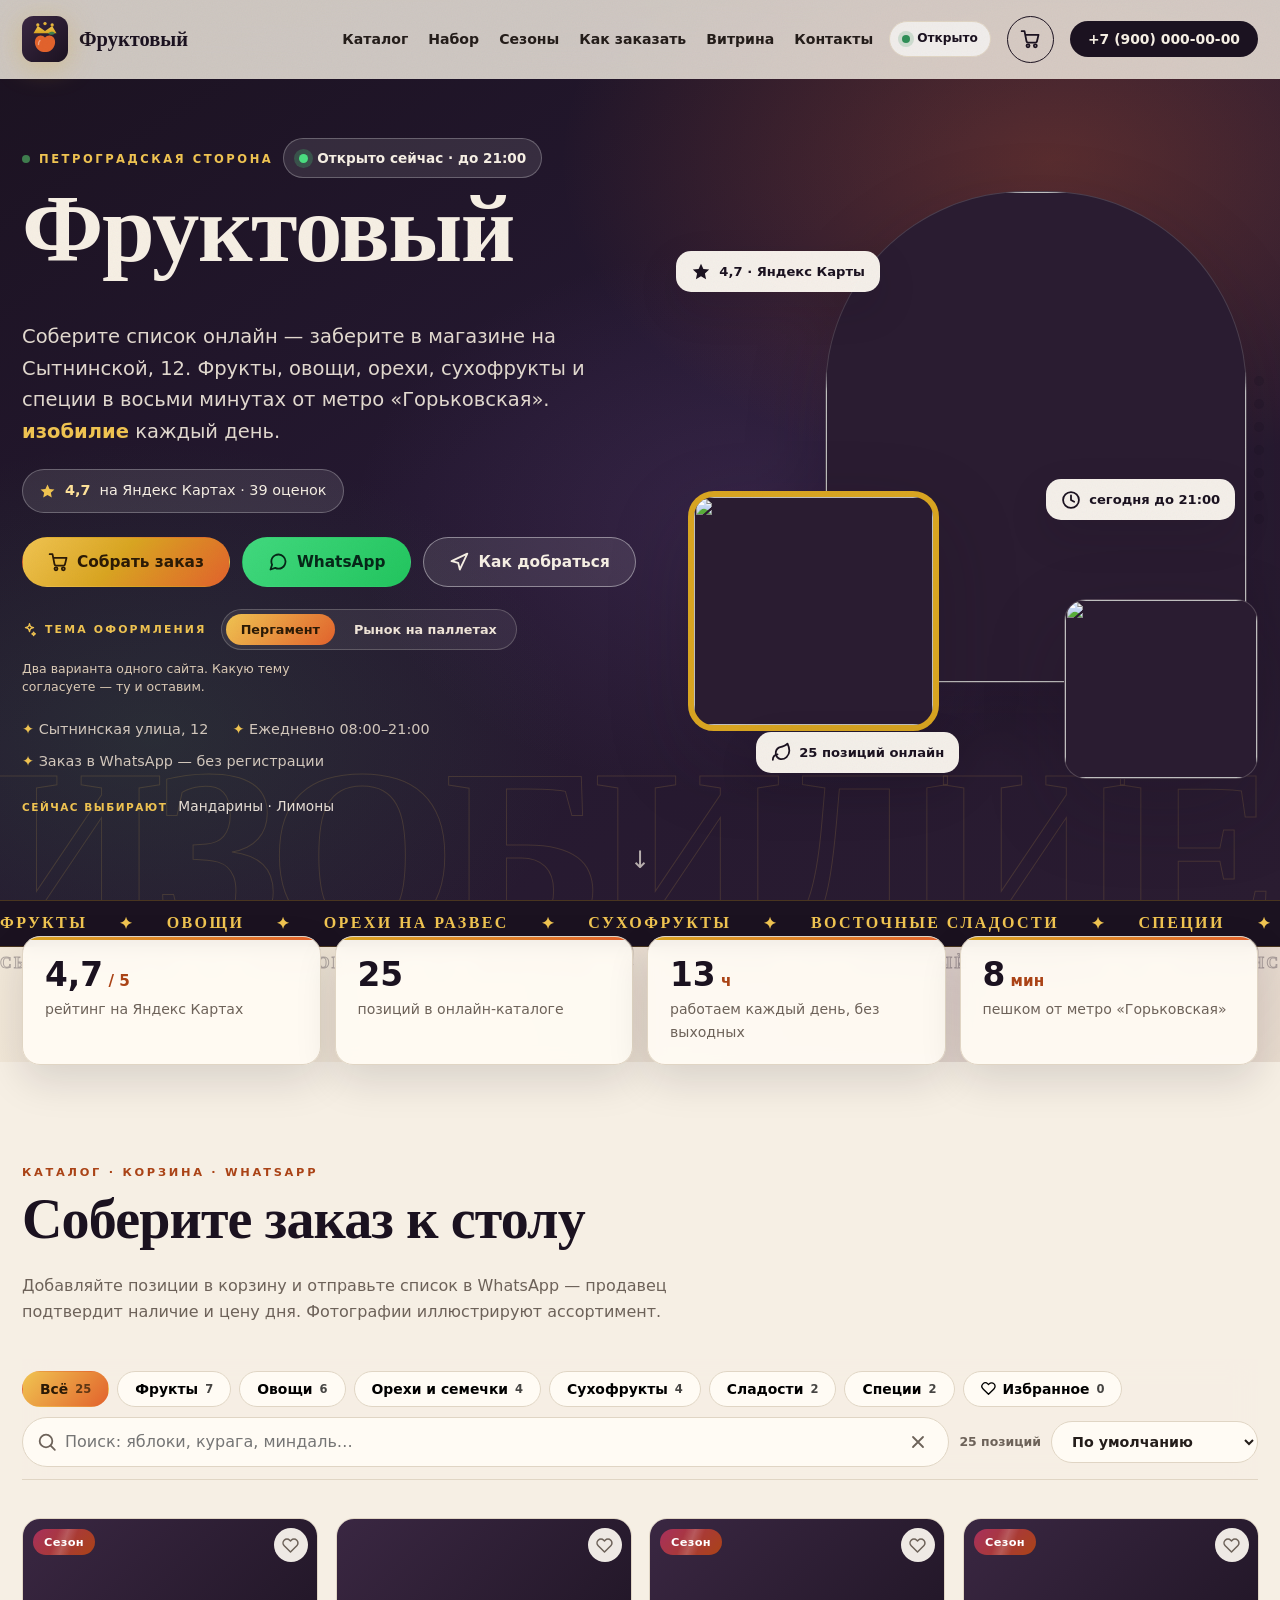
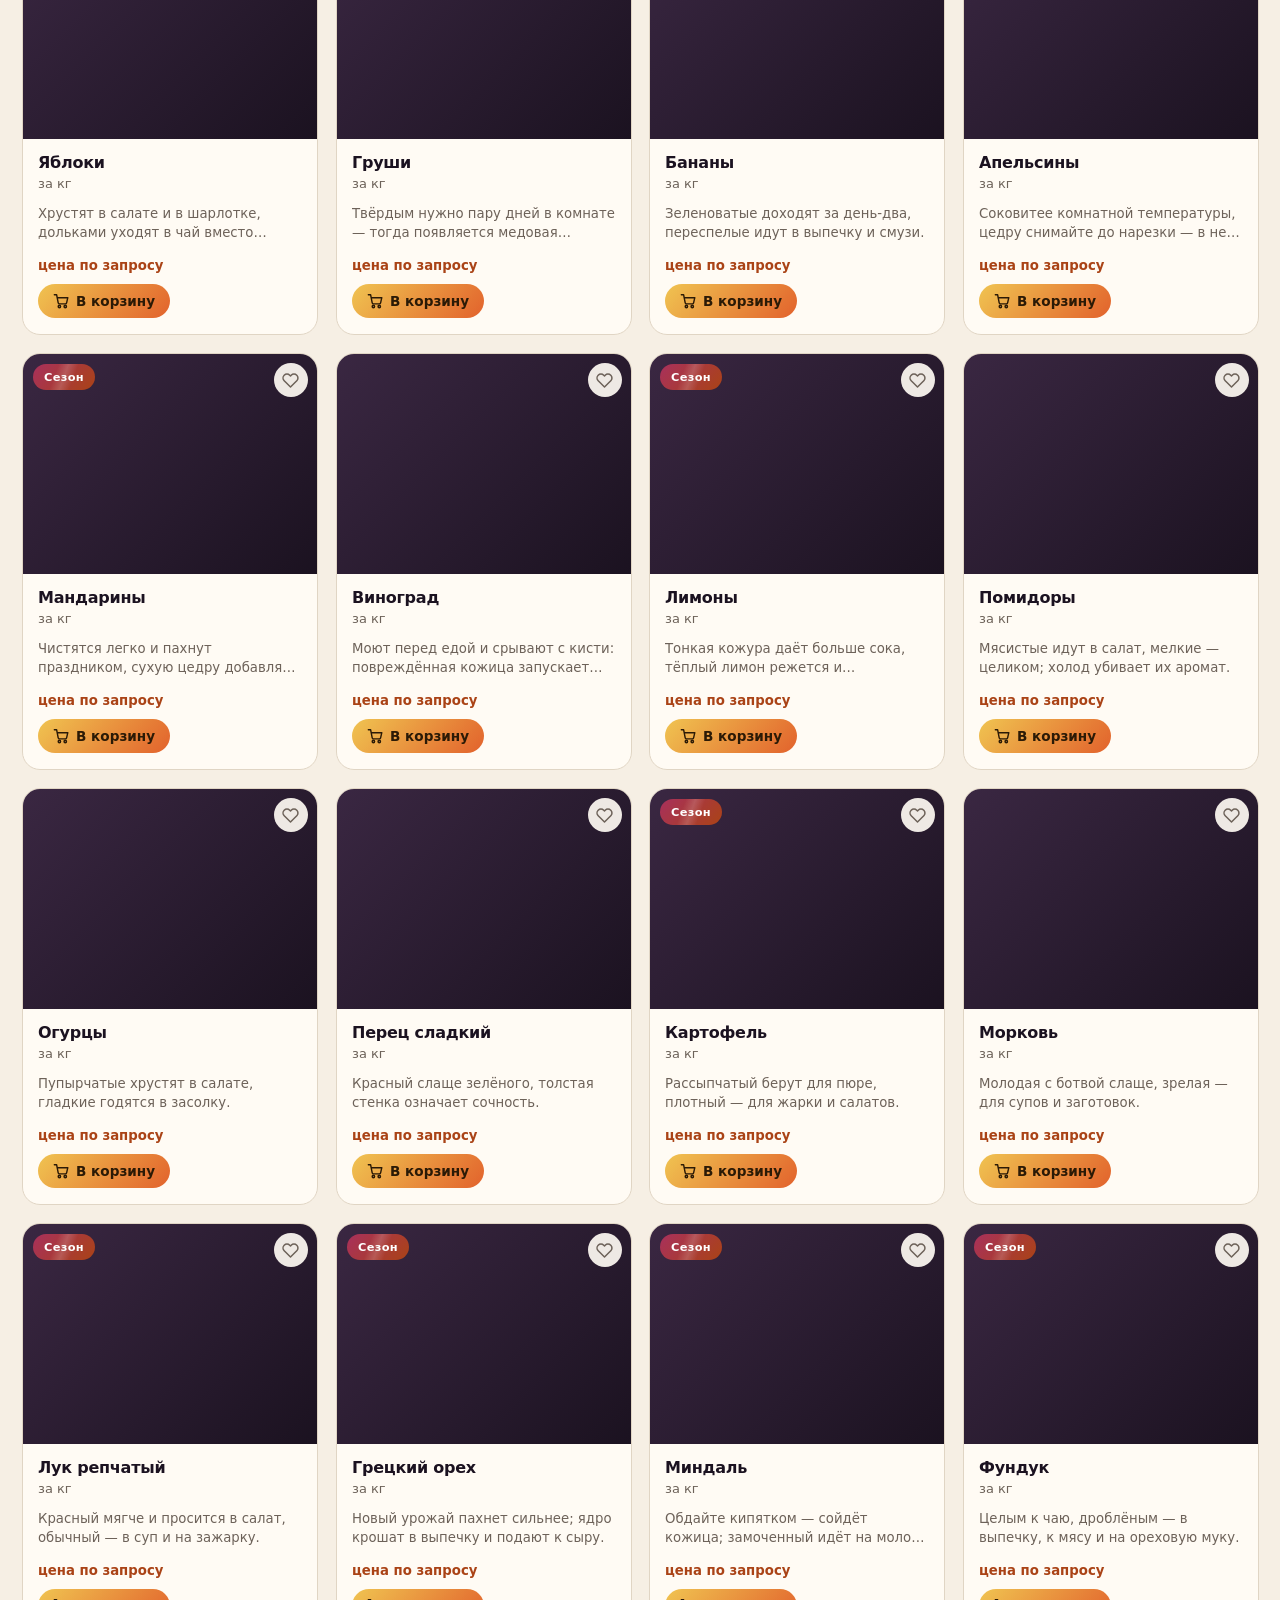
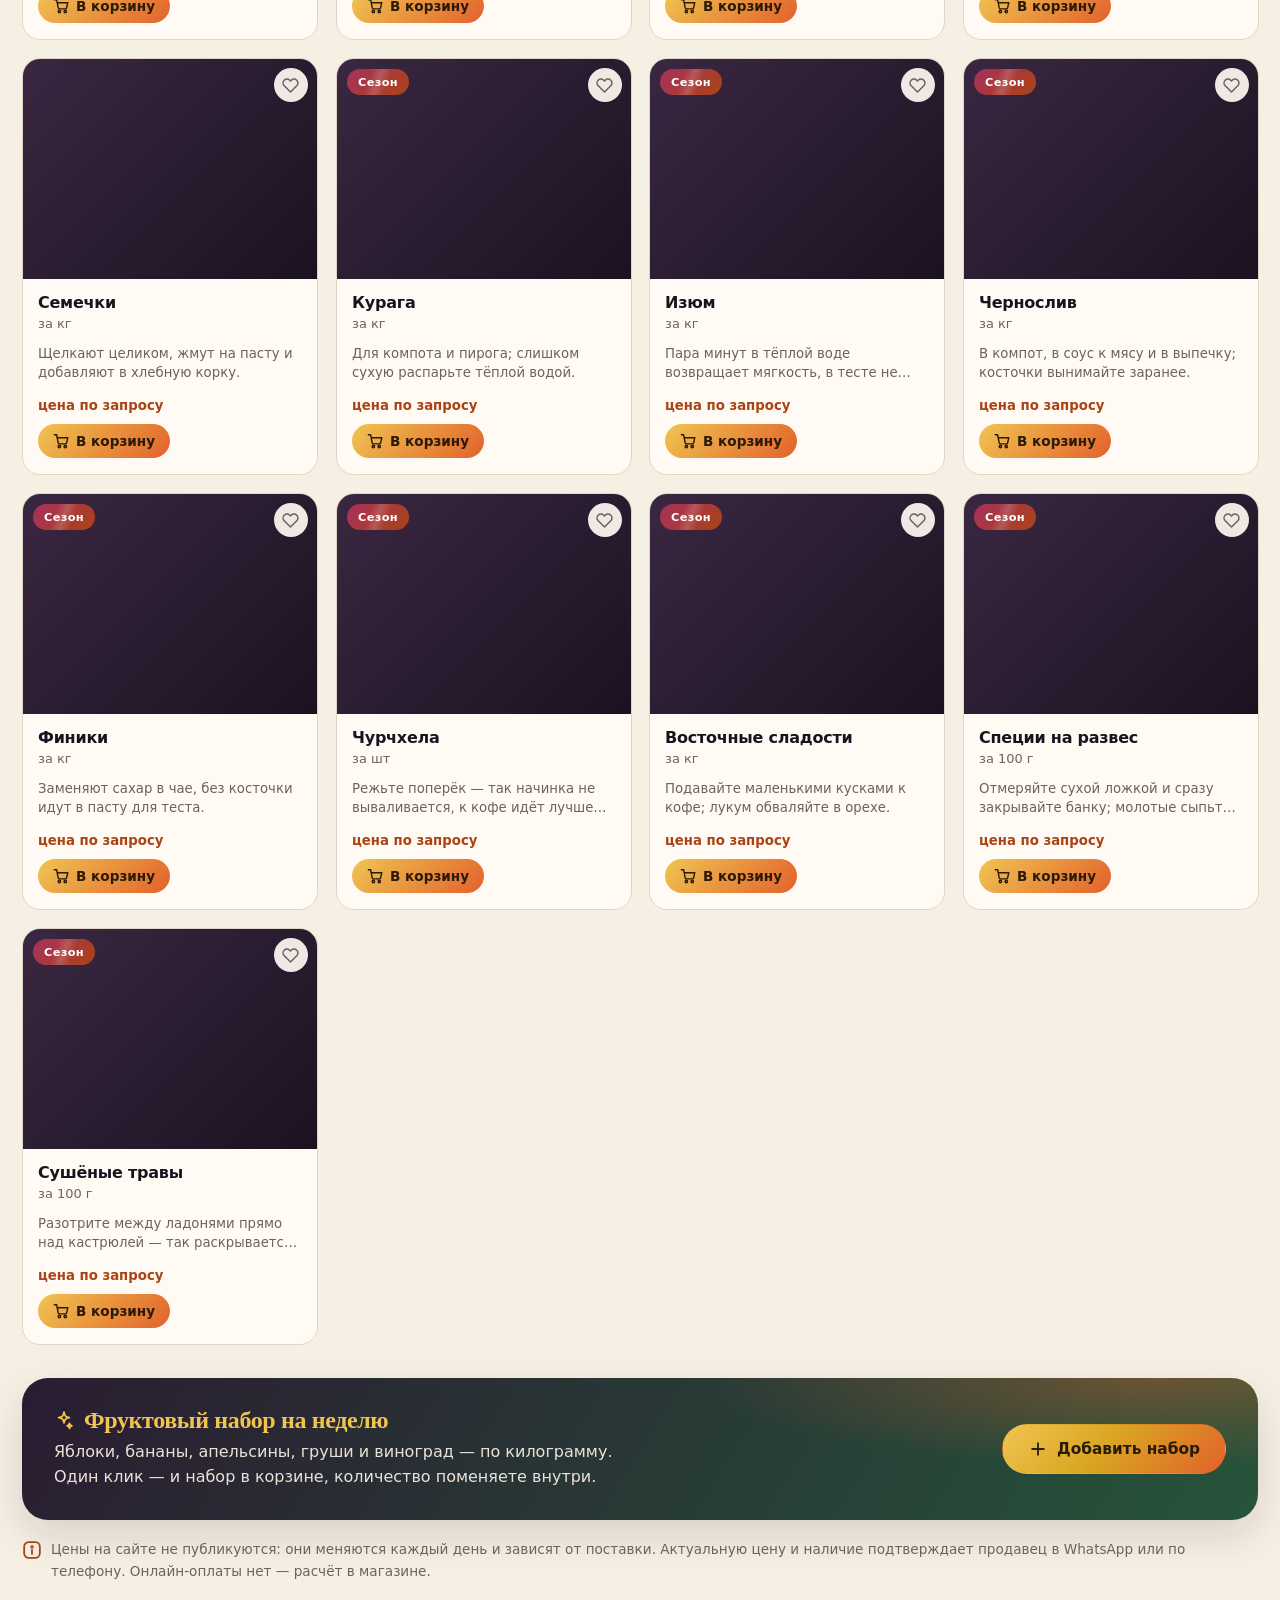
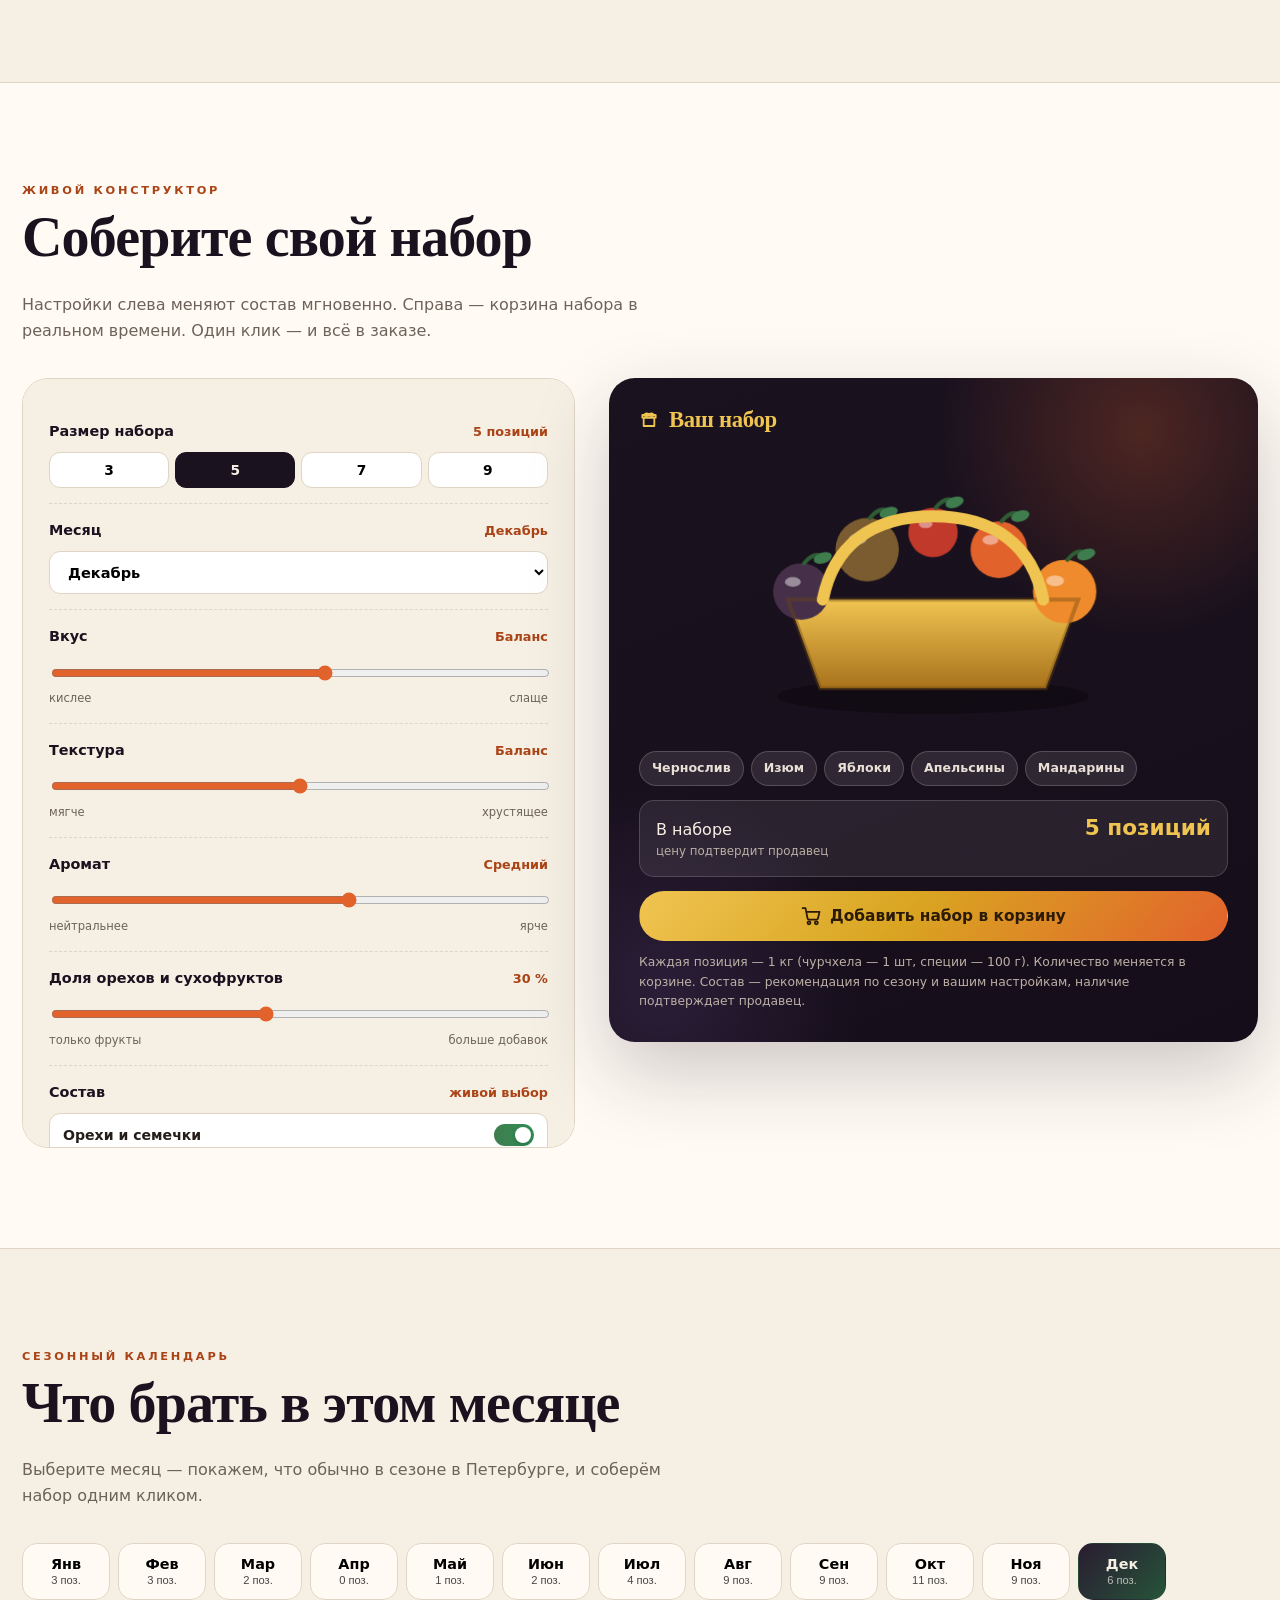
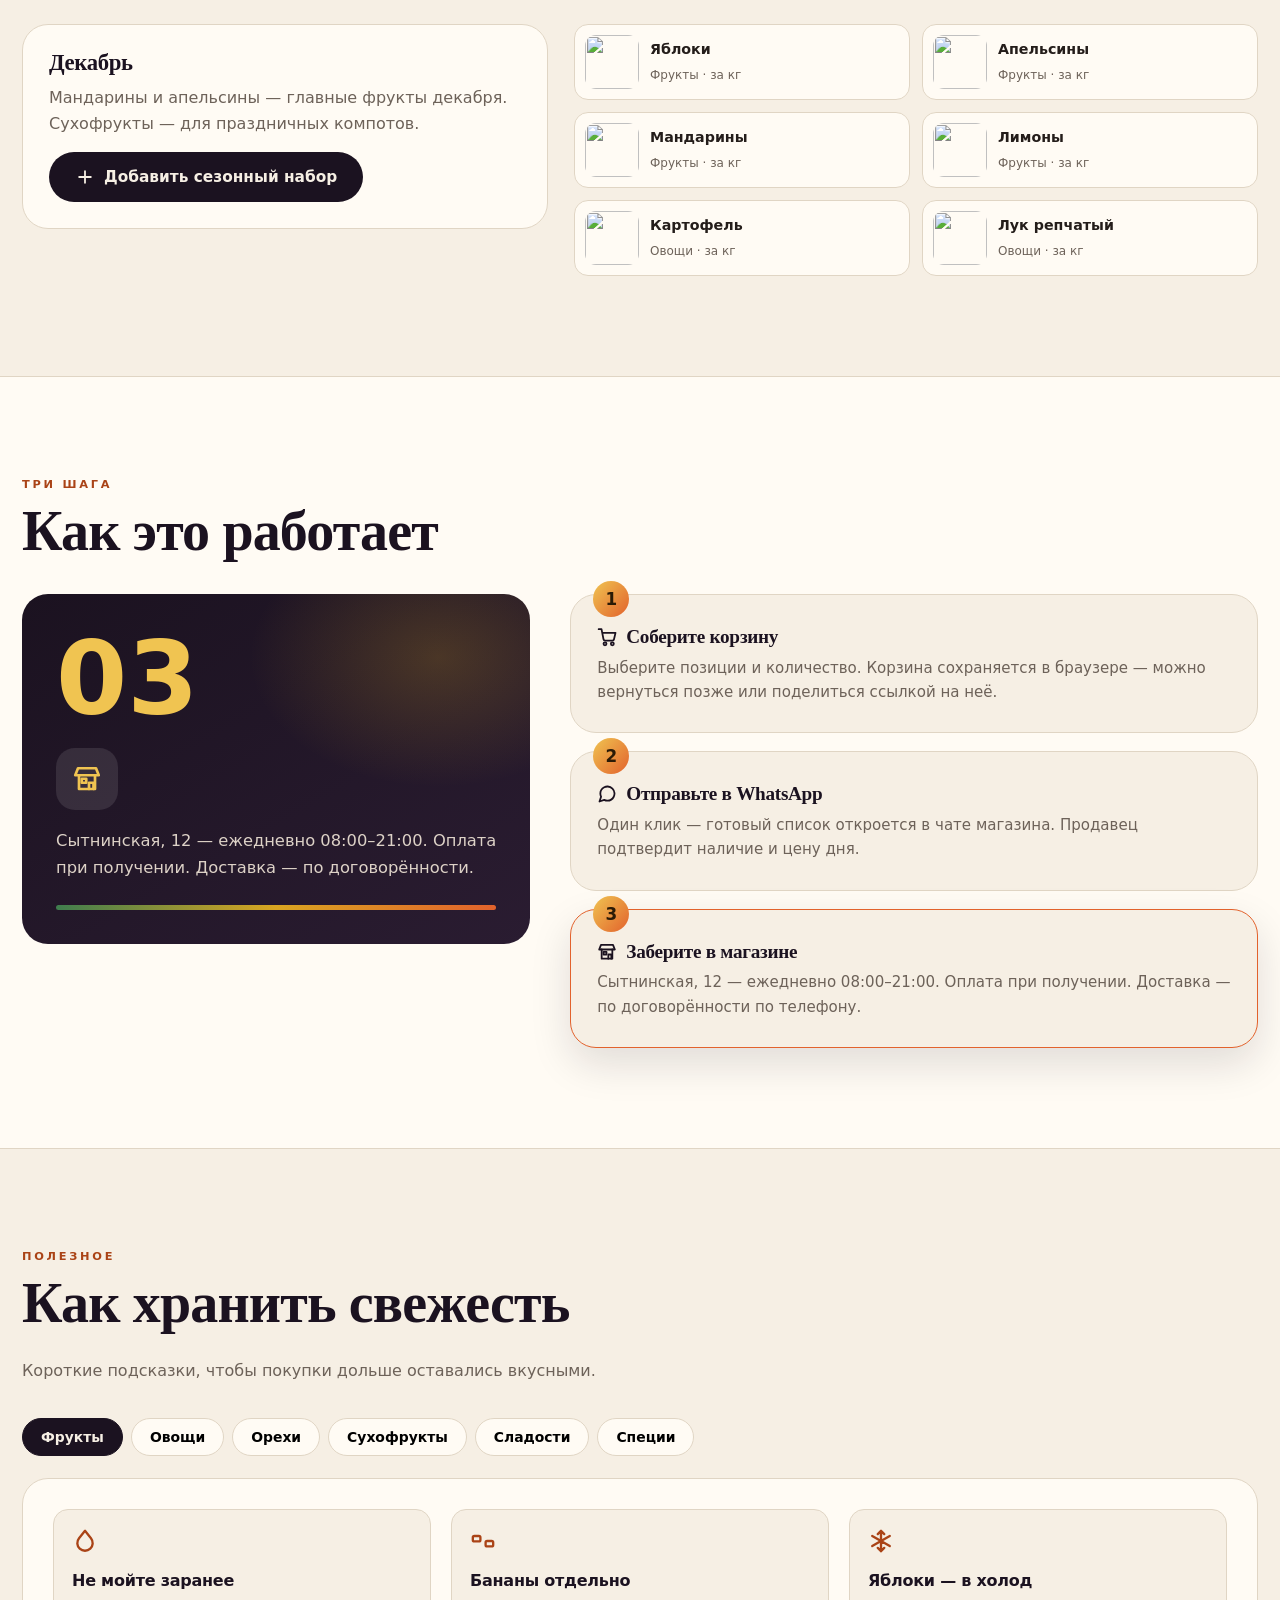
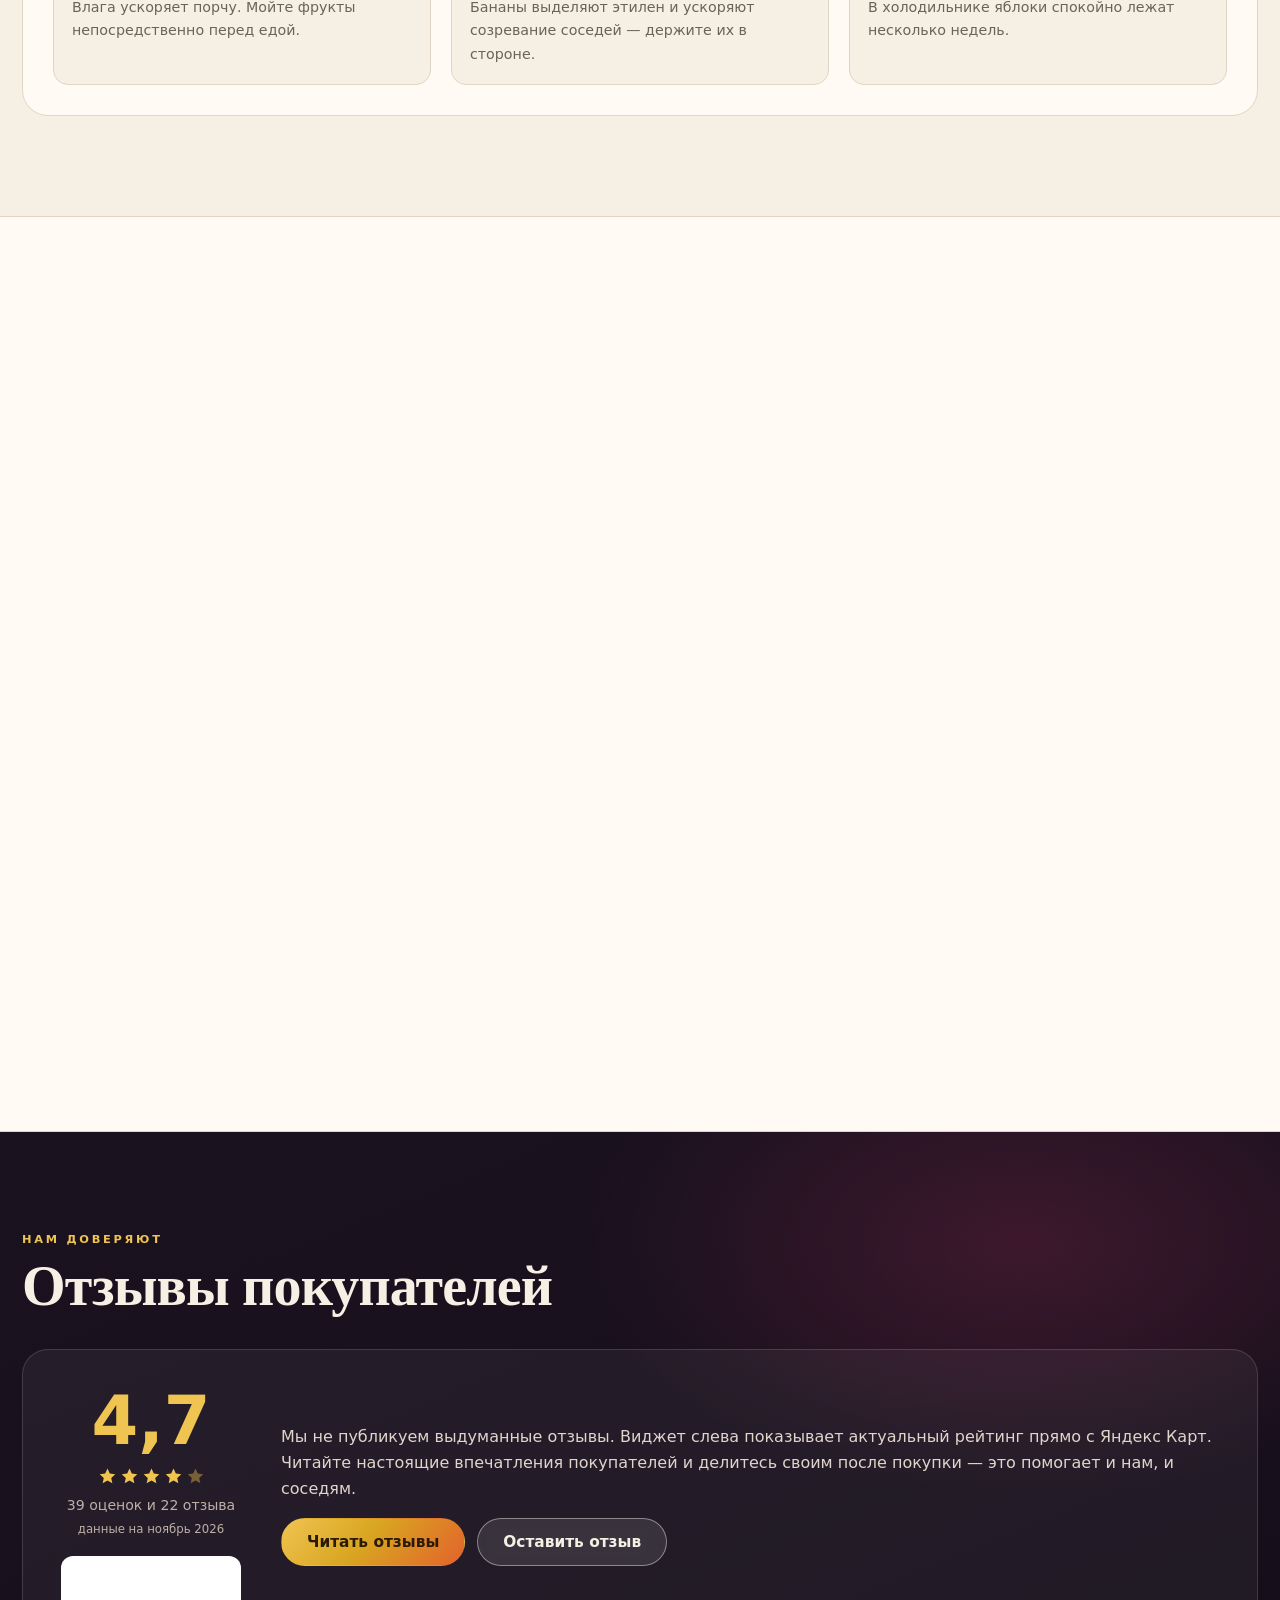
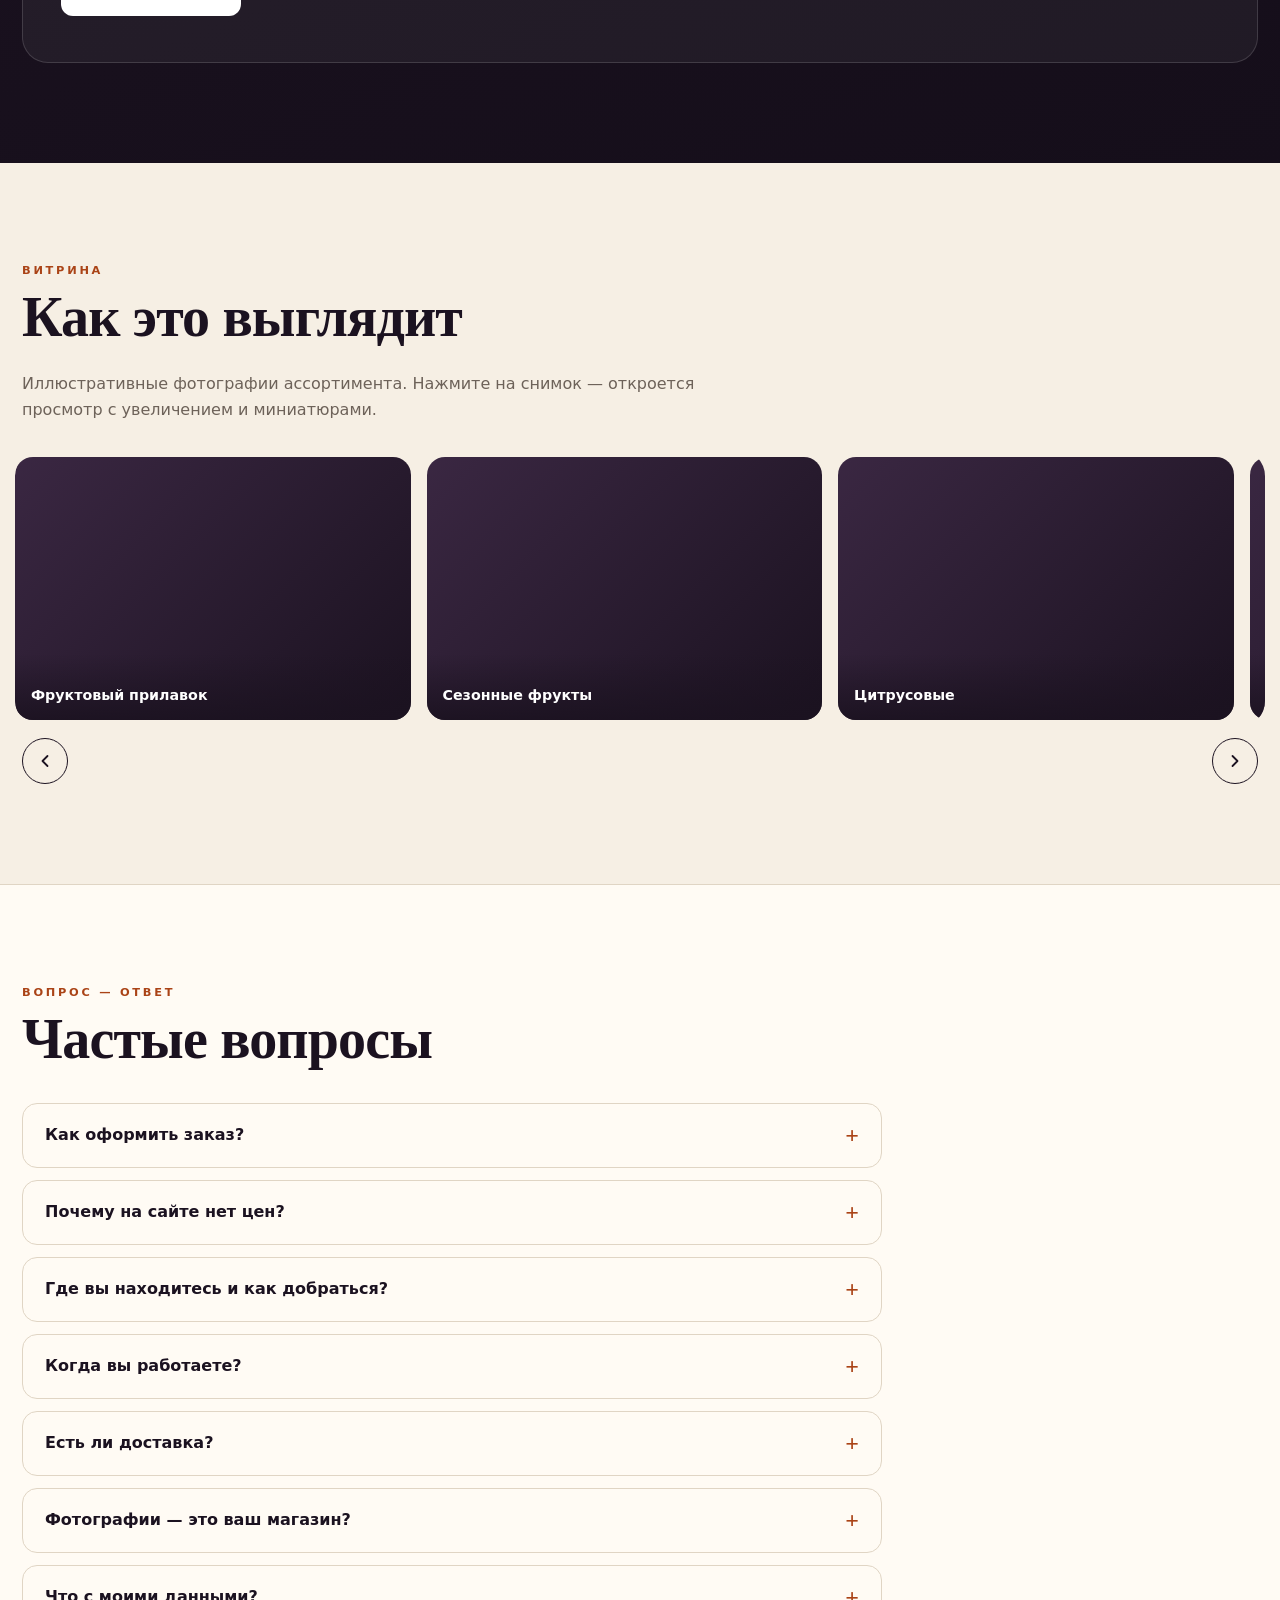
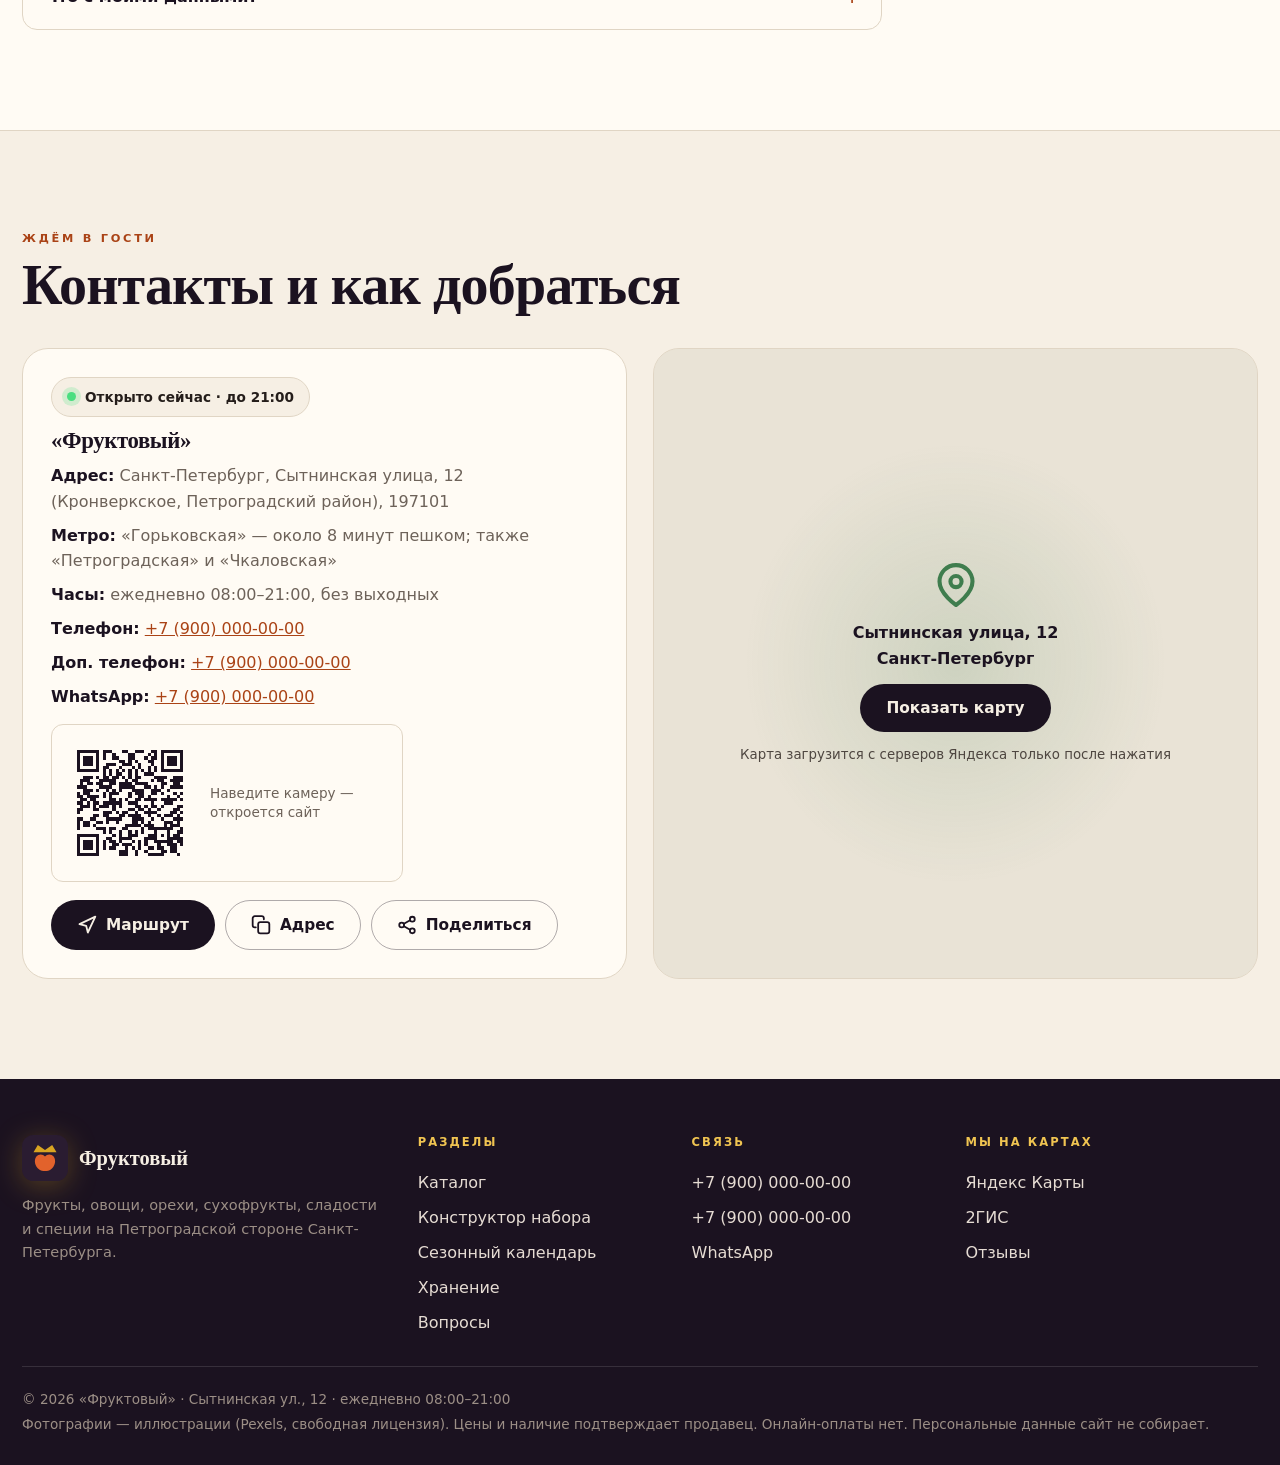
==== commit f26fcff9: "Фруктовый: вторая тема «Рынок» переключателем, узкие экраны по замерам - css/themes.css: слой [data-" ====
--- a/index.html
+++ b/index.html
@@ -1,5 +1,5 @@
 <!doctype html>
-<html lang="ru">
+<html lang="ru" data-theme="parchment">
 <head>
 <meta charset="utf-8">
 <meta name="viewport" content="width=device-width,initial-scale=1">
@@ -26,6 +26,7 @@
 <link rel="manifest" href="manifest.webmanifest">
 <link rel="icon" href="data:image/svg+xml,%3Csvg xmlns='http://www.w3.org/2000/svg' viewBox='0 0 64 64'%3E%3Crect width='64' height='64' rx='16' fill='%231b1220'/%3E%3Cpath d='M16 24l6-10 10 7 10-7 6 10z' fill='%23d9a521'/%3E%3Cpath d='M32 30c-3-4-9-4-12 0-4 5-2 14 4 18 4 3 12 3 16 0 6-4 8-13 4-18-3-4-9-4-12 0z' fill='%23e2622c'/%3E%3Cpath d='M36 24c4-3 8-3 10 0-3 3-7 3-10 0z' fill='%233f7d4e'/%3E%3C/svg%3E">
 
+<script src="js/theme.js"></script>
 <link rel="stylesheet" href="vendor/swiper-bundle.min.css">
 <script defer src="vendor/lenis.min.js"></script>
 <script defer src="vendor/gsap.min.js"></script>
@@ -35,6 +36,7 @@
 <script type="application/ld+json" id="ld-catalog">{"@context": "https://schema.org", "@type": "ItemList", "name": "Ассортимент «Фруктового»", "itemListElement": [{"@type": "ListItem", "position": 1, "name": "Яблоки"}, {"@type": "ListItem", "position": 2, "name": "Груши"}, {"@type": "ListItem", "position": 3, "name": "Бананы"}, {"@type": "ListItem", "position": 4, "name": "Апельсины"}, {"@type": "ListItem", "position": 5, "name": "Мандарины"}, {"@type": "ListItem", "position": 6, "name": "Виноград"}, {"@type": "ListItem", "position": 7, "name": "Лимоны"}, {"@type": "ListItem", "position": 8, "name": "Помидоры"}, {"@type": "ListItem", "position": 9, "name": "Огурцы"}, {"@type": "ListItem", "position": 10, "name": "Перец сладкий"}, {"@type": "ListItem", "position": 11, "name": "Картофель"}, {"@type": "ListItem", "position": 12, "name": "Морковь"}, {"@type": "ListItem", "position": 13, "name": "Лук репчатый"}, {"@type": "ListItem", "position": 14, "name": "Грецкий орех"}, {"@type": "ListItem", "position": 15, "name": "Миндаль"}, {"@type": "ListItem", "position": 16, "name": "Фундук"}, {"@type": "ListItem", "position": 17, "name": "Семечки"}, {"@type": "ListItem", "position": 18, "name": "Курага"}, {"@type": "ListItem", "position": 19, "name": "Изюм"}, {"@type": "ListItem", "position": 20, "name": "Чернослив"}, {"@type": "ListItem", "position": 21, "name": "Финики"}, {"@type": "ListItem", "position": 22, "name": "Чурчхела"}, {"@type": "ListItem", "position": 23, "name": "Восточные сладости"}, {"@type": "ListItem", "position": 24, "name": "Специи на развес"}, {"@type": "ListItem", "position": 25, "name": "Сушёные травы"}]}</script>
 <link rel="stylesheet" href="assets/fonts.css">
 <link rel="stylesheet" href="css/style.css">
+<link rel="stylesheet" href="css/themes.css">
 </head>
 <body>
 <svg width="0" height="0" style="position:absolute" aria-hidden="true">
@@ -108,8 +110,9 @@
 <p class="hero-lead reveal" style="--d:2">Соберите список онлайн — заберите в магазине на Сытнинской, 12. Фрукты, овощи, орехи, сухофрукты и специи в восьми минутах от метро «Горьковская». <span class="rotate" id="rotWord">свежесть</span> каждый день.</p>
 <a class="hero-rating reveal" style="--d:3" href="https://yandex.ru/maps/org/fruktovy_dvorets/60838532953/reviews/" target="_blank" rel="noopener"><svg class="ic" aria-hidden="true"><use href="#i-star"/></svg><b>4,7</b> на Яндекс Картах · 39 оценок</a>
 <div class="hero-cta reveal" style="--d:4"><a class="btn btn-primary" href="#catalog"><svg class="ic" aria-hidden="true"><use href="#i-cart"/></svg> Собрать заказ</a><a class="btn btn-wa" data-wa href="https://t.me/ssrjkk"><svg class="ic" aria-hidden="true"><use href="#i-wa"/></svg> WhatsApp</a><a class="btn btn-glass" data-route href="https://yandex.ru/maps/?rtext=~59.957835%2C30.308790&amp;rtt=pd" target="_blank" rel="noopener"><svg class="ic" aria-hidden="true"><use href="#i-nav"/></svg> Как добраться</a></div>
-<ul class="hero-facts reveal" style="--d:5"><li>Сытнинская улица, 12</li><li>Ежедневно 08:00–21:00</li><li>Заказ в WhatsApp — без регистрации</li></ul>
-<div class="hero-ticker reveal" style="--d:6"><b>Сейчас выбирают</b><ul aria-hidden="true"><li>Яблоки · Виноград</li><li>Миндаль · Грецкий орех</li><li>Мандарины · Лимоны</li><li>Морковь · Картофель</li><li>Яблоки · Виноград</li></ul></div>
+<div class="theme-switch reveal" style="--d:5"><span class="ts-name" id="tsName"><svg class="ic" aria-hidden="true"><use href="#i-spark"/></svg> Тема оформления</span><span class="ts-opts"><button type="button" data-theme-set="parchment" aria-pressed="true">Пергамент</button><button type="button" data-theme-set="market" aria-pressed="false">Рынок на паллетах</button></span><span class="ts-note">Два варианта одного сайта. Какую тему согласуете — ту и оставим.</span></div>
+<ul class="hero-facts reveal" style="--d:6"><li>Сытнинская улица, 12</li><li>Ежедневно 08:00–21:00</li><li>Заказ в WhatsApp — без регистрации</li></ul>
+<div class="hero-ticker reveal" style="--d:7"><b>Сейчас выбирают</b><ul aria-hidden="true"><li>Яблоки · Виноград</li><li>Миндаль · Грецкий орех</li><li>Мандарины · Лимоны</li><li>Морковь · Картофель</li><li>Яблоки · Виноград</li></ul></div>
 </div>
 <div class="hero-art reveal" style="--d:2" aria-hidden="true">
 <div class="arch arch-main" data-parallax="-14"><img src="assets/img/1171170-900x1100.jpg" width="900" height="1100" alt="" fetchpriority="high" loading="eager" decoding="async"></div>
--- a/css/style.css
+++ b/css/style.css
@@ -1 +1,37 @@
-:root{--fig:#1b1220;--fig2:#2a1c31;--fig3:#3a2742;--parch:#f6efe4;--surface:#fffbf4;--persimmon:#e2622c;--persimmon-d:#b8481b;--ring:#b8481b;--ring-dark:#f6efe4;--quince:#d9a521;--quince-l:#f0c451;--quince-hi:#ffe39a;--chip-ink:#e8dfd6;--leaf:#3f7d4e;--leaf-d:#26543a;--map-ink:#4e4640;--beet:#a8305c;--grape:#6b4a8f;--sky:#2f6f9f;--ink:#241d1a;--muted:#6d6259;--line:#e0d5c4;--ok:#2f8f57;--warn:#c98a12;--danger:#b8323c;--info:#2f6f9f;--scrim:rgba(20,12,24,.72);--shadow-s:0 4px 14px rgba(27,18,32,.08);--shadow-m:0 16px 40px rgba(27,18,32,.13);--shadow-l:0 30px 80px rgba(27,18,32,.22);--r-s:12px;--r-m:18px;--r-l:26px;--display:"Cormorant Garamond",Georgia,"Times New Roman",serif;--body:"Manrope",system-ui,-apple-system,"Segoe UI",sans-serif;--head-h:78px}*,*::before,*::after{box-sizing:border-box}html{scroll-behavior:smooth;scrollbar-color:var(--fig3) var(--parch);scrollbar-width:thin}body{margin:0;background:var(--parch);color:var(--ink);font:16px/1.62 var(--body);-webkit-font-smoothing:antialiased;overflow-x:hidden}body.is-locked{overflow:hidden}::selection{background:var(--quince-l);color:var(--fig)}::-webkit-scrollbar{width:12px;height:12px}::-webkit-scrollbar-track{background:var(--parch)}::-webkit-scrollbar-thumb{background:linear-gradient(var(--fig3),var(--fig));border:3px solid var(--parch);border-radius:99px}::-webkit-scrollbar-thumb:hover{background:linear-gradient(var(--persimmon),var(--quince))}img{display:block;max-width:100%}a{color:var(--persimmon-d)}h1,h2,h3,h4{font-family:var(--display);font-weight:700;line-height:1.04;margin:0 0 .45em;color:var(--fig);letter-spacing:-.015em}h1{font-size:clamp(3.1rem,7.4vw,6rem);color:var(--parch)}h2{font-size:clamp(2.1rem,4.6vw,3.5rem)}h3{font-size:1.42rem}h4{font-size:1.1rem}p{margin:0 0 1em}.container{width:min(1240px,calc(100% - 44px));margin-inline:auto}section{scroll-margin-top:calc(var(--head-h) + 22px)}.ic{width:20px;height:20px;flex:none;stroke:currentColor;fill:none;stroke-width:2.15;stroke-linecap:round;stroke-linejoin:round}.sr{position:absolute;width:1px;height:1px;padding:0;margin:-1px;overflow:hidden;clip:rect(0 0 0 0);white-space:nowrap;border:0}.hide{display:none!important}:focus-visible{outline:3px solid var(--ring);outline-offset:3px;border-radius:6px}.hero :focus-visible,.promo :focus-visible,.p-media :focus-visible,.sec-dark :focus-visible{outline-color:var(--ring-dark)}.skip{position:fixed;left:14px;top:-70px;z-index:900;background:var(--fig);color:var(--parch);padding:12px 18px;border-radius:0 0 12px 12px;font-weight:700;text-decoration:none;transition:top .2s}.skip:focus{top:0}.bg-mesh{position:fixed;inset:-18%;z-index:-3;pointer-events:none;transition:background 1.1s ease;background:radial-gradient(38% 34% at 12% 16%,rgba(63,125,78,.20),transparent 68%),radial-gradient(34% 38% at 88% 12%,rgba(226,98,44,.17),transparent 68%),radial-gradient(44% 44% at 72% 88%,rgba(107,74,143,.15),transparent 68%),linear-gradient(158deg,var(--parch),#f2e9db 52%,#eee2d0);animation:meshDrift 32s ease-in-out infinite alternate}body[data-section="builder"] .bg-mesh{background:radial-gradient(40% 40% at 18% 18%,rgba(226,98,44,.22),transparent 68%),radial-gradient(42% 42% at 82% 82%,rgba(217,165,33,.22),transparent 68%),linear-gradient(158deg,#f7f0e3,#efe4d2)}body[data-section="season"] .bg-mesh{background:radial-gradient(40% 40% at 78% 22%,rgba(47,111,159,.17),transparent 68%),radial-gradient(40% 40% at 14% 78%,rgba(217,165,33,.22),transparent 68%),linear-gradient(158deg,#f6f2e7,#eee5d3)}body[data-section="reviews"] .bg-mesh{background:radial-gradient(40% 40% at 80% 20%,rgba(168,48,92,.20),transparent 68%),radial-gradient(40% 40% at 12% 80%,rgba(107,74,143,.20),transparent 68%),linear-gradient(158deg,#efe8dd,#f3ead9)}@keyframes meshDrift{to{transform:translate3d(2.2%,-2%,0) scale(1.05)}}.bg-grain{position:fixed;inset:0;z-index:600;pointer-events:none;opacity:.05;mix-blend-mode:multiply;background-image:url("data:image/svg+xml,%3Csvg xmlns='http://www.w3.org/2000/svg' width='200' height='200'%3E%3Cfilter id='n'%3E%3CfeTurbulence type='fractalNoise' baseFrequency='.8' numOctaves='3' stitchTiles='stitch'/%3E%3C/filter%3E%3Crect width='100%25' height='100%25' filter='url(%23n)'/%3E%3C/svg%3E")}#progress{position:fixed;top:0;left:0;height:3px;width:100%;z-index:300;transform-origin:0 50%;transform:scaleX(0);background:linear-gradient(90deg,var(--leaf),var(--quince),var(--persimmon),var(--beet),var(--grape))}.rail{position:fixed;right:16px;top:50%;transform:translateY(-50%);z-index:120;display:flex;flex-direction:column;gap:13px}.rail a{position:relative;width:10px;height:10px;border-radius:50%;background:rgba(27,18,32,.24);transition:.25s}.rail a:hover,.rail a.on{background:var(--persimmon);transform:scale(1.45)}.rail a::after{content:attr(data-label);position:absolute;right:20px;top:50%;transform:translateY(-50%);white-space:nowrap;background:var(--fig);color:var(--parch);font-size:.7rem;font-weight:700;padding:5px 9px;border-radius:7px;opacity:0;pointer-events:none;transition:.2s}.rail a:hover::after{opacity:1}.btn{position:relative;display:inline-flex;align-items:center;justify-content:center;gap:9px;padding:14px 25px;border-radius:99px;border:1.6px solid transparent;font:700 .96rem var(--body);text-decoration:none;cursor:pointer;overflow:hidden;transition:transform .18s,box-shadow .18s,background .18s,color .18s}.btn:hover{transform:translateY(-2px);box-shadow:var(--shadow-m)}.btn:active{transform:translateY(0) scale(.985)}.btn::after{content:"";position:absolute;inset:0;transform:translateX(-130%);transition:transform .65s;background:linear-gradient(115deg,transparent 32%,rgba(255,255,255,.4),transparent 68%)}.btn:hover::after{transform:translateX(130%)}.btn-primary{background:linear-gradient(132deg,var(--quince-l),var(--quince) 46%,var(--persimmon));color:#2b1a06}.btn-fig{background:var(--fig);color:var(--parch)}.btn-fig:hover{background:var(--fig2)}.btn-wa{background:linear-gradient(132deg,#41d97e,#22c55e);color:#062718}.btn-outline{background:transparent;color:var(--fig);border-color:rgba(27,18,32,.35)}.btn-outline:hover{background:var(--fig);color:var(--parch);border-color:var(--fig)}.btn-glass{background:rgba(255,255,255,.1);color:var(--parch);border-color:rgba(255,255,255,.42);backdrop-filter:blur(8px)}.btn-glass:hover{background:rgba(255,255,255,.2)}.btn-s{padding:9px 17px;font-size:.87rem}.btn[disabled],.btn.off{opacity:.45;pointer-events:none}.btn-icon{padding:11px;border-radius:50%}.site-head{position:fixed;top:0;left:0;right:0;z-index:200;background:rgba(246,239,228,.82);backdrop-filter:blur(18px) saturate(1.2);border-bottom:1px solid transparent;transition:.28s}.site-head.stuck{border-bottom-color:var(--line);box-shadow:0 8px 30px rgba(27,18,32,.09)}.head-row{display:flex;align-items:center;gap:16px;min-height:var(--head-h)}.logo{display:flex;align-items:center;gap:11px;text-decoration:none;flex:none}.logo svg{width:46px;height:46px;filter:drop-shadow(0 5px 14px rgba(217,165,33,.3))}.logo:hover svg{animation:crown .65s ease}@keyframes crown{25%{transform:rotate(-7deg)}75%{transform:rotate(7deg)}}.logo-text{font:700 1.28rem/1 var(--display);color:var(--fig);white-space:nowrap}.logo-text em{font-style:italic;color:var(--persimmon-d)}.nav{display:flex;gap:20px;margin-left:auto}.nav a{position:relative;padding:6px 0;color:var(--ink);font-weight:700;font-size:.88rem;text-decoration:none}.nav a::after{content:"";position:absolute;left:0;right:100%;bottom:0;height:2px;transition:right .26s;background:linear-gradient(90deg,var(--quince),var(--persimmon))}.nav a:hover::after,.nav a[aria-current]::after{right:0}.head-live{display:flex;align-items:center;gap:7px;padding:7px 12px;border-radius:99px;background:rgba(255,255,255,.66);border:1px solid var(--line);font-size:.76rem;font-weight:800;color:var(--fig);white-space:nowrap}.head-live i{width:8px;height:8px;border-radius:50%;background:var(--ok);box-shadow:0 0 0 4px rgba(47,143,87,.18)}.head-live.shut i{background:var(--danger);box-shadow:0 0 0 4px rgba(184,50,60,.16)}.cart-btn{position:relative;display:grid;place-items:center;width:47px;height:47px;border-radius:50%;border:1.7px solid var(--fig);background:transparent;color:var(--fig);cursor:pointer;transition:.2s;flex:none}.cart-btn:hover,.cart-btn.filled{background:var(--fig);color:var(--parch)}.cart-btn.pop{animation:pop .5s ease}@keyframes pop{32%{transform:scale(1.2) rotate(-9deg)}62%{transform:scale(.94)}}.cart-btn b{position:absolute;top:-7px;right:-7px;display:grid;place-items:center;min-width:22px;height:22px;padding:0 5px;border-radius:99px;background:linear-gradient(132deg,var(--quince-l),var(--persimmon));color:#2b1a06;font:800 .73rem var(--body);font-variant-numeric:tabular-nums}.burger{display:none;margin-left:auto;padding:10px;background:none;border:0;cursor:pointer}.burger span{display:block;width:26px;height:2.4px;margin:5px 0;border-radius:2px;background:var(--fig);transition:.26s}.nav-open .burger span:nth-child(1){transform:translateY(7.4px) rotate(45deg)}.nav-open .burger span:nth-child(2){opacity:0}.nav-open .burger span:nth-child(3){transform:translateY(-7.4px) rotate(-45deg)}.hero{position:relative;min-height:100svh;display:flex;align-items:center;padding:calc(var(--head-h) + 54px) 0 74px;overflow:hidden;color:var(--parch);background:radial-gradient(58% 54% at 82% 18%,rgba(226,98,44,.28),transparent 66%),radial-gradient(50% 50% at 12% 82%,rgba(63,125,78,.20),transparent 66%),radial-gradient(46% 46% at 58% 58%,rgba(107,74,143,.24),transparent 66%),linear-gradient(148deg,var(--fig),#241830 44%,var(--fig2))}.hero-word{position:absolute;left:-2vw;bottom:-4vw;z-index:1;font:700 clamp(6rem,19vw,17rem)/.8 var(--display);letter-spacing:-.05em;white-space:nowrap;color:transparent;-webkit-text-stroke:1px rgba(240,196,81,.15);pointer-events:none;user-select:none}.hero-inner{position:relative;z-index:3;display:grid;grid-template-columns:1.04fr .96fr;gap:48px;align-items:center}.hero-eyebrow{display:inline-flex;align-items:center;gap:9px;margin-bottom:14px;font:800 .72rem var(--body);letter-spacing:.22em;text-transform:uppercase;color:var(--quince-l)}.hero-eyebrow i{width:8px;height:8px;border-radius:50%;background:var(--leaf);animation:beat 2.2s infinite}@keyframes beat{0%{box-shadow:0 0 0 0 rgba(63,125,78,.6)}70%{box-shadow:0 0 0 13px rgba(63,125,78,0)}100%{box-shadow:0 0 0 0 rgba(63,125,78,0)}}.chip-live{display:inline-flex;align-items:center;gap:9px;margin-left:10px;padding:8px 15px;border-radius:99px;background:rgba(255,255,255,.1);border:1px solid rgba(255,255,255,.25);backdrop-filter:blur(8px);font-size:.85rem;font-weight:800}.chip-live::before{content:"";width:9px;height:9px;border-radius:50%;background:#9a9a9a}.chip-live.open::before{background:#4ade80;box-shadow:0 0 0 5px rgba(74,222,128,.22)}.chip-live.shut::before{background:#f87171;box-shadow:0 0 0 5px rgba(248,113,113,.2)}.hero h1 em{display:block;font-style:italic;color:var(--quince-l)}.hero-lead{max-width:35em;margin:0 0 22px;font-size:clamp(1.04rem,1.9vw,1.22rem);color:#e2d9cf}.hero-lead .rotate{display:inline-block;min-width:5.4em;color:var(--quince-l);font-weight:700}.hero-lead .rotate.flip{animation:flip .5s ease}@keyframes flip{from{opacity:0;transform:translateY(14px)}to{opacity:1;transform:none}}.hero-rating{display:inline-flex;align-items:center;gap:9px;margin-bottom:24px;padding:9px 16px;border-radius:99px;background:rgba(255,255,255,.1);border:1px solid rgba(255,255,255,.26);color:var(--parch);text-decoration:none;font-size:.9rem}.hero-rating b{color:var(--quince-hi)}.hero-rating .ic{width:17px;height:17px;color:var(--quince-l);animation:twinkle 2.6s ease-in-out infinite}@keyframes twinkle{50%{transform:scale(1.24) rotate(12deg)}}.hero-cta{display:flex;flex-wrap:wrap;gap:12px;margin-bottom:22px}.hero-facts{display:flex;flex-wrap:wrap;gap:9px 24px;margin:0;padding:0;list-style:none;font-size:.9rem;color:#d3c8bd}.hero-facts li::before{content:"✦ ";color:var(--quince-l)}.hero-ticker{display:flex;align-items:center;gap:11px;margin-top:20px;height:26px;overflow:hidden;font-size:.86rem;color:var(--chip-ink)}.hero-ticker b{font:800 .66rem var(--body);letter-spacing:.14em;text-transform:uppercase;color:var(--quince-l);white-space:nowrap}.hero-ticker ul{margin:0;padding:0;list-style:none;animation:tickUp 13s linear infinite}.hero-ticker li{height:26px;display:flex;align-items:center}@keyframes tickUp{0%,17%{transform:translateY(0)}25%,42%{transform:translateY(-26px)}50%,67%{transform:translateY(-52px)}75%,92%{transform:translateY(-78px)}100%{transform:translateY(-104px)}}.hero-art{position:relative;height:600px}.arch{position:absolute;overflow:hidden;background:var(--fig2);box-shadow:var(--shadow-l);will-change:transform}.arch img{width:100%;height:100%;object-fit:cover}.arch-main{width:74%;height:82%;right:2%;top:2%;border-radius:200px 200px 26px 26px;border:1px solid rgba(246,239,228,.16)}.arch-side{width:44%;height:40%;left:0;bottom:8%;border-radius:26px;border:6px solid var(--quince)}.arch-mini{width:34%;height:30%;right:0;bottom:0;border-radius:22px;border:1px solid rgba(246,239,228,.2)}.arch::after{content:"";position:absolute;inset:0;opacity:0;transition:opacity .35s;background:linear-gradient(120deg,rgba(255,255,255,.26),transparent 46%)}.hero-art:hover .arch::after{opacity:1}.hero-badge{position:absolute;z-index:5;display:flex;align-items:center;gap:8px;padding:10px 15px;border-radius:15px;background:rgba(255,251,244,.95);color:var(--fig);font-weight:800;font-size:.82rem;box-shadow:var(--shadow-m)}.hero-badge.b1{left:-2%;top:12%;animation:float 5.5s ease-in-out infinite}.hero-badge.b2{right:4%;top:50%;animation:float 6.5s ease-in-out infinite reverse}.hero-badge.b3{left:12%;bottom:1%;animation:float 7.5s ease-in-out infinite}@keyframes float{50%{transform:translateY(-13px)}}.hero-scroll{position:absolute;left:50%;bottom:20px;z-index:4;transform:translateX(-50%);color:rgba(246,239,228,.7);font-size:1.5rem;text-decoration:none;animation:down 2.1s infinite}@keyframes down{50%{transform:translate(-50%,10px)}}.strip{overflow:hidden;padding:13px 0;background:var(--fig);color:var(--quince-l);border-block:1px solid rgba(217,165,33,.24)}.strip.ghost{background:transparent;border:0;padding:7px 0;color:transparent;-webkit-text-stroke:1px rgba(27,18,32,.3)}.strip-track{display:flex;width:max-content;animation:slide 36s linear infinite}.strip.ghost .strip-track{animation-direction:reverse;animation-duration:48s}.strip:hover .strip-track{animation-play-state:paused}.strip-group{display:flex;gap:32px;padding-right:32px;font:700 1rem var(--display);letter-spacing:.15em;text-transform:uppercase;white-space:nowrap}@keyframes slide{to{transform:translateX(-50%)}}.figures{position:relative;z-index:5;margin-top:-44px}.figures-grid{display:grid;grid-template-columns:repeat(4,1fr);gap:14px}.figure{position:relative;overflow:hidden;padding:20px 22px;border-radius:var(--r-m);background:rgba(255,251,244,.94);border:1px solid var(--line);box-shadow:var(--shadow-m);backdrop-filter:blur(8px)}.figure::before{content:"";position:absolute;left:0;top:0;width:100%;height:3px;background:linear-gradient(90deg,var(--quince),var(--persimmon))}.figure b{display:block;font:800 2.05rem/1.1 var(--body);font-variant-numeric:tabular-nums;color:var(--fig)}.figure b small{font-size:.95rem;color:var(--persimmon-d)}.figure p{margin:5px 0 0;font-size:.88rem;color:var(--muted)}.sec{position:relative;padding:100px 0}.sec-surface{background:var(--surface);border-block:1px solid var(--line)}.sec-dark{color:#e5dcd2;background:radial-gradient(52% 60% at 80% 18%,rgba(168,48,92,.26),transparent 66%),linear-gradient(158deg,var(--fig),#150e1a)}.sec-dark h2,.sec-dark h3{color:var(--parch)}.sec-head{max-width:680px;margin-bottom:34px}.overline{display:block;margin-bottom:11px;font:800 .71rem var(--body);letter-spacing:.24em;text-transform:uppercase;color:var(--persimmon-d)}.sec-dark .overline{color:var(--quince-l)}.sec-lead{margin:0;color:var(--muted)}.sec-dark .sec-lead{color:#c2b4ab}.catalog-bar{position:sticky;top:var(--head-h);z-index:90;display:flex;flex-direction:column;gap:10px;margin-bottom:22px;padding:12px 0;background:rgba(246,239,228,.94);backdrop-filter:blur(14px);border-bottom:1px solid var(--line)}.pills{display:flex;gap:8px;overflow-x:auto;padding-bottom:3px;scrollbar-width:thin;scrollbar-color:var(--persimmon) transparent}.pills::-webkit-scrollbar{height:7px}.pills::-webkit-scrollbar-track{background:transparent}.pills::-webkit-scrollbar-thumb{background:var(--persimmon);border:0;border-radius:99px}.pill{flex:none;display:inline-flex;align-items:center;gap:7px;padding:9px 17px;border-radius:99px;border:1.5px solid var(--line);background:var(--surface);font:700 .87rem var(--body);cursor:pointer;transition:.18s}.pill:hover{border-color:var(--persimmon);transform:translateY(-1px)}.pill.on{background:linear-gradient(132deg,var(--quince-l),var(--persimmon));border-color:transparent;color:#2b1a06}.pill .ic{width:15px;height:15px}.pill em{font-style:normal;font-size:.72rem;opacity:.72;font-variant-numeric:tabular-nums}.bar-row{display:flex;flex-wrap:wrap;gap:10px;align-items:center}.field-search{flex:1;min-width:230px;display:flex;align-items:center;gap:8px;padding:0 14px;border:1.5px solid var(--line);border-radius:99px;background:var(--surface);color:var(--muted);transition:.2s}.field-search:focus-within{border-color:var(--persimmon);box-shadow:0 0 0 4px rgba(226,98,44,.13)}.field-search input{flex:1;padding:11px 0;border:0;background:none;font:inherit;color:var(--ink)}.field-search input:focus-visible{outline:3px solid var(--ring);outline-offset:2px;border-radius:99px}.field-search button{display:grid;place-items:center;border:0;background:none;color:var(--muted);cursor:pointer}.count-note{font:700 .78rem var(--body);color:var(--muted);white-space:nowrap;font-variant-numeric:tabular-nums}.select{padding:11px 16px;border:1.5px solid var(--line);border-radius:99px;background:var(--surface);font:600 .89rem var(--body);color:var(--ink);cursor:pointer}.recent-row{display:flex;flex-wrap:wrap;gap:8px;align-items:center;margin-bottom:16px;font-size:.82rem;color:var(--muted)}.recent-row button{display:inline-flex;align-items:center;gap:6px;padding:5px 12px;border-radius:99px;border:1px solid var(--line);background:var(--surface);font:700 .78rem var(--body);cursor:pointer}.recent-row button:hover{border-color:var(--persimmon)}.products{display:grid;grid-template-columns:repeat(4,1fr);gap:18px}.product{position:relative;display:flex;flex-direction:column;overflow:hidden;border-radius:var(--r-m);background:var(--surface);border:1px solid var(--line);transition:transform .22s,box-shadow .22s;animation:rise .48s cubic-bezier(.2,.8,.25,1) both}@keyframes rise{from{opacity:0;transform:translateY(18px) scale(.97)}to{opacity:1;transform:none}}.product:hover{transform:translateY(-6px);box-shadow:var(--shadow-m)}.product::after{content:"";position:absolute;inset:0;border-radius:var(--r-m);border:2px solid transparent;transition:.2s;pointer-events:none}.product:hover::after{border-color:rgba(226,98,44,.45)}.p-media{position:relative;aspect-ratio:4/3;overflow:hidden;background:linear-gradient(135deg,var(--fig3),var(--fig))}.p-media::before{content:"";position:absolute;inset:0;z-index:1;animation:sheen 1.7s linear infinite;background:linear-gradient(100deg,transparent 32%,rgba(255,255,255,.14),transparent 68%)}.p-media.ready::before{display:none}@keyframes sheen{from{transform:translateX(-100%)}to{transform:translateX(100%)}}.p-media img{position:relative;z-index:0;width:100%;height:100%;object-fit:cover;transition:transform .55s}.product:hover .p-media img{transform:scale(1.08)}.p-badge{position:absolute;top:10px;left:10px;z-index:3;overflow:hidden;padding:4px 11px;border-radius:99px;background:linear-gradient(132deg,var(--beet),var(--persimmon-d));color:#fff;font-size:.71rem;font-weight:800;letter-spacing:.03em}.p-badge::after{content:"";position:absolute;inset:0;animation:sheen 3.2s linear infinite;background:linear-gradient(110deg,transparent 36%,rgba(255,255,255,.45),transparent 64%)}.p-fav{position:absolute;top:9px;right:9px;z-index:4;display:grid;place-items:center;width:34px;height:34px;border-radius:50%;border:0;background:rgba(255,251,244,.92);color:var(--muted);cursor:pointer;transition:.2s}.p-fav:hover{transform:scale(1.14)}.p-fav.on{color:var(--beet)}.p-fav.on .ic{fill:currentColor}.p-fav .ic{width:17px;height:17px}.p-peek{position:absolute;left:10px;bottom:10px;z-index:4;display:inline-flex;align-items:center;gap:6px;padding:7px 13px;border-radius:99px;border:0;background:rgba(27,18,32,.82);color:var(--parch);font:700 .75rem var(--body);cursor:pointer;backdrop-filter:blur(6px);opacity:0;transform:translateY(8px);transition:.22s}.product:hover .p-peek,.p-peek:focus-visible{opacity:1;transform:none}.p-body{display:flex;flex-direction:column;flex:1;padding:14px 15px 16px}.p-body h3{margin:0 0 2px;font:800 1rem var(--body);color:var(--fig)}.p-unit{font-size:.81rem;color:var(--muted)}.p-use{flex:1;margin:9px 0 0;font-size:.83rem;line-height:1.45;color:var(--muted);display:-webkit-box;-webkit-line-clamp:2;-webkit-box-orient:vertical;overflow:hidden}.p-foot{display:flex;flex-wrap:wrap;align-items:center;justify-content:space-between;gap:8px;margin-top:12px}.p-price{font-weight:800;color:var(--fig);white-space:nowrap;font-variant-numeric:tabular-nums}.p-price small{font-weight:600;color:var(--muted)}.p-price.ask{font-size:.83rem;font-weight:700;color:var(--persimmon-d)}.p-add{display:inline-flex;align-items:center;gap:7px;padding:9px 15px;border-radius:99px;border:0;background:linear-gradient(132deg,var(--quince-l),var(--persimmon));color:#2b1a06;font:800 .85rem var(--body);cursor:pointer;transition:.16s}.p-add:hover{transform:translateY(-1px);box-shadow:var(--shadow-s)}.p-add .ic{width:16px;height:16px}.step{display:inline-flex;align-items:center;overflow:hidden;border:1.5px solid var(--fig);border-radius:99px;background:#fff}.step button{display:grid;place-items:center;width:34px;height:34px;border:0;background:none;color:var(--fig);cursor:pointer;transition:.15s}.step button:hover{background:var(--fig);color:var(--parch)}.step button .ic{width:15px;height:15px}.step span{min-width:42px;text-align:center;font-weight:800;font-size:.87rem;font-variant-numeric:tabular-nums}.step.mini button{width:29px;height:29px}.step.mini span{min-width:56px;font-size:.8rem}.empty-state{grid-column:1/-1;padding:46px 20px;text-align:center;color:var(--muted)}.promo{display:flex;flex-wrap:wrap;align-items:center;justify-content:space-between;gap:20px;margin-top:32px;padding:30px 32px;border-radius:var(--r-l);color:var(--parch);box-shadow:var(--shadow-m);background:radial-gradient(60% 100% at 92% 0%,rgba(226,98,44,.36),transparent 62%),linear-gradient(122deg,var(--fig2),var(--leaf-d))}.promo h3{display:flex;align-items:center;gap:10px;margin-bottom:6px;color:var(--quince-l);font-size:1.5rem}.promo p{margin:0;max-width:38em;color:#eae2d7}.fine{display:flex;gap:9px;align-items:flex-start;margin:18px 0 0;font-size:.85rem;color:var(--muted)}.fine .ic{margin-top:2px;color:var(--persimmon-d)}.build-grid{display:grid;grid-template-columns:.92fr 1.08fr;gap:34px;align-items:start}.panel{position:sticky;top:calc(var(--head-h) + 24px);max-height:calc(100vh - var(--head-h) - 52px);overflow-y:auto;padding:26px;border-radius:var(--r-l);background:var(--parch);border:1px solid var(--line);scrollbar-color:var(--persimmon) var(--parch);scrollbar-width:thin}.panel::-webkit-scrollbar{width:9px}.panel::-webkit-scrollbar-track{background:var(--parch);border-radius:99px}.panel::-webkit-scrollbar-thumb{background:linear-gradient(var(--quince),var(--persimmon));border:2px solid var(--parch);border-radius:99px}.ctl{padding:15px 0;border-bottom:1px dashed var(--line)}.ctl:last-of-type{border-bottom:0}.ctl-head{display:flex;align-items:center;justify-content:space-between;margin-bottom:9px;font-weight:800;font-size:.9rem;color:var(--fig)}.ctl-head b{font:800 .8rem var(--body);color:var(--persimmon-d);font-variant-numeric:tabular-nums}.seg{display:flex;gap:6px}.seg button{flex:1;padding:9px 6px;border-radius:11px;border:1.5px solid var(--line);background:#fff;font:800 .86rem var(--body);cursor:pointer;transition:.18s}.seg button.on{background:var(--fig);color:var(--parch);border-color:var(--fig)}input[type=range]{width:100%;height:26px;accent-color:var(--persimmon)}.range-ends{display:flex;justify-content:space-between;margin-top:-4px;font-size:.72rem;color:var(--muted)}.switches{display:grid;gap:9px}.switch{display:flex;align-items:center;justify-content:space-between;gap:10px;padding:10px 13px;border-radius:11px;background:#fff;border:1px solid var(--line);cursor:pointer;font-weight:700;font-size:.88rem}.switch input{position:absolute;opacity:0;width:0;height:0}.switch i{position:relative;flex:none;width:40px;height:22px;border-radius:99px;background:var(--line);transition:.2s}.switch i::after{content:"";position:absolute;left:3px;top:3px;width:16px;height:16px;border-radius:50%;background:#fff;box-shadow:0 2px 5px rgba(0,0,0,.2);transition:.2s}.switch input:checked+i{background:linear-gradient(90deg,var(--leaf),var(--ok))}.switch input:checked+i::after{transform:translateX(18px)}.switch input:focus-visible+i{outline:3px solid var(--ring);outline-offset:2px}.ctl select{width:100%;padding:11px 14px;border-radius:11px;border:1.5px solid var(--line);background:#fff;font:600 .91rem var(--body)}.panel-foot{display:flex;flex-wrap:wrap;gap:9px;margin-top:18px}.panel-foot .btn{flex:1}.basket-view{position:relative;overflow:hidden;padding:30px;border-radius:var(--r-l);color:var(--parch);box-shadow:var(--shadow-l);background:linear-gradient(158deg,var(--fig),#150e1a)}.basket-view::before{content:"";position:absolute;inset:0;pointer-events:none;background:radial-gradient(50% 50% at 82% 8%,rgba(226,98,44,.26),transparent 62%),radial-gradient(50% 50% at 8% 92%,rgba(107,74,143,.24),transparent 62%)}.basket-view>*{position:relative;z-index:1}.basket-view h3{display:flex;align-items:center;gap:10px;color:var(--quince-l)}.basket-svg{display:block;width:100%;max-width:430px;margin:4px auto 12px}.basket-item{animation:drop .5s cubic-bezier(.2,.9,.3,1) both}@keyframes drop{from{opacity:0;transform:translateY(-24px) scale(.5)}to{opacity:1;transform:none}}.compose{display:flex;flex-wrap:wrap;gap:7px;margin:14px 0}.compose span{padding:6px 12px;border-radius:99px;background:rgba(255,255,255,.1);border:1px solid rgba(255,255,255,.18);font-size:.79rem;font-weight:700;color:var(--chip-ink)}.estimate{display:flex;align-items:baseline;justify-content:space-between;gap:12px;margin-bottom:14px;padding:14px 16px;border-radius:15px;background:rgba(255,255,255,.08);border:1px solid rgba(255,255,255,.16)}.estimate b{font:800 1.35rem var(--body);color:var(--quince-l);font-variant-numeric:tabular-nums}.estimate small{display:block;font-size:.74rem;color:#bdb0a6}.basket-view .btn{width:100%}.basket-note{margin:12px 0 0;font-size:.77rem;color:#bdb0a6}.months{display:flex;gap:8px;overflow-x:auto;margin-bottom:24px;padding-bottom:6px;scrollbar-color:var(--persimmon) transparent;scrollbar-width:thin}.months::-webkit-scrollbar{height:7px}.months::-webkit-scrollbar-thumb{background:var(--persimmon);border-radius:99px}.month{flex:none;min-width:88px;padding:12px 10px;border-radius:15px;border:1.5px solid var(--line);background:var(--surface);text-align:center;cursor:pointer;transition:.2s}.month:hover{transform:translateY(-2px);border-color:var(--persimmon)}.month.on{background:linear-gradient(132deg,var(--fig2),var(--leaf-d));color:var(--parch);border-color:transparent}.month b{display:block;font:800 .9rem var(--body)}.month small{font-size:.7rem;opacity:.72}.season-grid{display:grid;grid-template-columns:1fr 1.3fr;gap:26px;align-items:start}.season-card{padding:26px;border-radius:var(--r-l);background:var(--surface);border:1px solid var(--line)}.season-card h3{color:var(--fig)}.season-card p{color:var(--muted)}.season-list{display:grid;grid-template-columns:repeat(2,1fr);gap:12px}.season-item{display:flex;gap:11px;align-items:center;padding:10px;border-radius:14px;background:var(--surface);border:1px solid var(--line);animation:rise .42s ease both}.season-item img{width:54px;height:54px;border-radius:11px;object-fit:cover}.season-item b{display:block;font-size:.89rem}.season-item small{font-size:.75rem;color:var(--muted)}.how-grid{display:grid;grid-template-columns:.85fr 1.15fr;gap:40px;align-items:start}.how-stage{position:sticky;top:calc(var(--head-h) + 30px);display:flex;flex-direction:column;justify-content:space-between;min-height:350px;padding:34px;border-radius:var(--r-l);overflow:hidden;color:var(--parch);background:linear-gradient(150deg,var(--fig),var(--fig2))}.how-stage::before{content:"";position:absolute;inset:0;pointer-events:none;background:radial-gradient(60% 60% at 82% 18%,rgba(217,165,33,.22),transparent 62%)}.how-stage>*{position:relative}.how-num{font:800 clamp(3.6rem,8vw,6.4rem)/1 var(--body);color:var(--quince-l);font-variant-numeric:tabular-nums}.how-ico{display:grid;place-items:center;width:62px;height:62px;margin:16px 0;border-radius:19px;background:rgba(255,255,255,.1)}.how-ico .ic{width:30px;height:30px;color:var(--quince-l)}.how-text{margin:0;font-size:1.02rem;color:#ddd2c7}.how-bar{height:5px;margin-top:22px;border-radius:99px;overflow:hidden;background:rgba(255,255,255,.14)}.how-bar i{display:block;height:100%;width:33%;transition:width .5s;background:linear-gradient(90deg,var(--leaf),var(--quince),var(--persimmon))}.how-steps{display:grid;gap:18px}.how-step{position:relative;padding:28px 26px;border-radius:var(--r-l);background:var(--parch);border:1px solid var(--line);transition:.3s}.how-step.on{border-color:var(--persimmon);box-shadow:var(--shadow-m);transform:translateX(6px)}.how-step>b{position:absolute;top:-14px;left:22px;display:grid;place-items:center;width:36px;height:36px;border-radius:50%;background:linear-gradient(132deg,var(--quince-l),var(--persimmon));color:#2b1a06;font:800 1.05rem var(--body)}.how-step h3{display:flex;align-items:center;gap:9px;margin-top:4px;font-size:1.2rem}.how-step p{margin:0;font-size:.94rem;color:var(--muted)}.tabs{display:flex;flex-wrap:wrap;gap:8px;margin-bottom:22px}.tab{padding:10px 18px;border-radius:99px;border:1.5px solid var(--line);background:var(--surface);font:800 .87rem var(--body);cursor:pointer;transition:.18s}.tab.on{background:var(--fig);color:var(--parch);border-color:var(--fig)}.tips{display:grid;grid-template-columns:repeat(3,1fr);gap:20px;padding:30px;border-radius:var(--r-l);background:var(--surface);border:1px solid var(--line)}.tip{padding:18px;border-radius:15px;background:var(--parch);border:1px solid var(--line)}.tip .ic{width:26px;height:26px;margin-bottom:10px;color:var(--persimmon-d)}.tip h4{margin:0 0 6px;font:800 1rem var(--body);color:var(--fig)}.tip p{margin:0;font-size:.89rem;color:var(--muted)}.about-grid{display:grid;grid-template-columns:.9fr 1.1fr;gap:46px;align-items:start}.about-photo{position:sticky;top:calc(var(--head-h) + 30px);aspect-ratio:3/4;border-radius:200px 200px var(--r-l) var(--r-l);overflow:hidden;border:1px solid var(--line);box-shadow:16px 16px 0 var(--quince)}.about-photo img{width:100%;height:100%;object-fit:cover}.about-copy p{color:var(--muted)}.about-copy>p:first-of-type::first-letter {float:left;padding:8px 11px 0 0;font:700 3.5em/.8 var(--display);color:var(--persimmon-d)}.facts{margin-top:26px;padding:24px 26px;border-radius:var(--r-l);background:var(--surface);border:1px solid var(--line)}.facts dl{display:grid;grid-template-columns:auto 1fr;gap:9px 16px;margin:0}.facts dt{font-weight:800;color:var(--fig)}.facts dd{margin:0;color:var(--muted)}.review-grid{display:grid;grid-template-columns:auto 1fr;gap:40px;align-items:center;padding:38px;border-radius:var(--r-l);background:rgba(255,255,255,.05);border:1px solid rgba(255,255,255,.14)}.review-score{text-align:center}.review-score b{display:block;font:800 4.2rem/1 var(--body);color:var(--quince-l);font-variant-numeric:tabular-nums}.stars{display:flex;justify-content:center;gap:3px;margin:12px 0 8px;color:var(--quince-l)}.stars .ic{width:19px;height:19px;animation:twinkle 2.8s ease-in-out infinite}.stars .ic:nth-child(2){animation-delay:.2s}.stars .ic:nth-child(3){animation-delay:.4s}.stars .ic:nth-child(4){animation-delay:.6s}.stars .ic:nth-child(5){animation-delay:.8s}.review-score p{margin:0;font-size:.88rem;color:#bdb0a6}.review-copy p{color:#e0d5cb}.ya-badge{display:inline-block;margin-top:16px;border-radius:12px;overflow:hidden;background:#fff;line-height:0}.ya-badge iframe{border:0}.gal{overflow:hidden;border-radius:var(--r-l)}.gal .swiper-wrapper{display:flex;gap:16px;overflow-x:auto;padding-bottom:8px;scroll-snap-type:x mandatory;scrollbar-color:var(--persimmon) transparent;scrollbar-width:thin}.gal .swiper-slide{flex:0 0 82%;scroll-snap-align:start}html.swiper-on .gal .swiper-wrapper{overflow:visible;gap:0;padding-bottom:0;scroll-snap-type:none}html.swiper-on .gal .swiper-slide{flex:0 0 auto;scroll-snap-align:none}@media(min-width:640px){.gal .swiper-slide{flex-basis:48%}}@media(min-width:1024px){.gal .swiper-slide{flex-basis:32%}}.gal-item{position:relative;display:block;aspect-ratio:3/2;overflow:hidden;border-radius:var(--r-m);background:var(--fig2);cursor:zoom-in}.gal-item img{width:100%;height:100%;object-fit:cover;transition:transform .55s}.gal-item:hover img{transform:scale(1.07)}.gal-item span{position:absolute;left:0;right:0;bottom:0;padding:30px 16px 13px;color:#fff;font-weight:700;font-size:.89rem;background:linear-gradient(transparent,rgba(27,18,32,.9))}.gal-nav{display:flex;align-items:center;justify-content:center;gap:16px;margin-top:18px}.gal-btn{display:grid;place-items:center;width:46px;height:46px;border-radius:50%;border:1.5px solid var(--fig);background:none;color:var(--fig);cursor:pointer;transition:.16s}.gal-btn:hover{background:var(--fig);color:var(--parch)}.gal-dots{display:flex;gap:6px}.gal-dots .swiper-pagination-bullet{width:9px;height:9px;margin:0;background:var(--fig);opacity:.28}.gal-dots .swiper-pagination-bullet-active{background:var(--persimmon);opacity:1}.faq{display:grid;gap:12px;max-width:860px}.faq details{overflow:hidden;border-radius:15px;background:var(--surface);border:1px solid var(--line)}.faq summary{display:flex;align-items:center;justify-content:space-between;gap:14px;padding:18px 22px;font-weight:800;color:var(--fig);cursor:pointer;list-style:none}.faq summary::-webkit-details-marker{display:none}.faq summary::after{content:"+";font:700 1.5rem var(--display);color:var(--persimmon-d);transition:transform .25s}.faq details[open] summary::after{transform:rotate(45deg)}.faq .faq-body{padding:0 22px 18px;color:var(--muted)}.faq .faq-body p{margin:0}.contacts{display:grid;grid-template-columns:1fr 1fr;gap:26px}.contact-card{padding:28px;border-radius:var(--r-l);background:var(--surface);border:1px solid var(--line)}.contact-line{margin:.5em 0;color:var(--muted)}.contact-line b{color:var(--fig)}.contact-cta{display:flex;flex-wrap:wrap;gap:10px;margin-top:18px}.map{position:relative;min-height:450px;border-radius:var(--r-l);overflow:hidden;border:1px solid var(--line);background:#e9e3d6}.map iframe{position:absolute;inset:0;width:100%;height:100%;border:0}.map-ph{position:absolute;inset:0;display:flex;flex-direction:column;align-items:center;justify-content:center;gap:12px;padding:22px;text-align:center;color:var(--map-ink);background:radial-gradient(50% 50% at 50% 50%,rgba(63,125,78,.16),transparent 70%),#e9e3d6}.map-ph .ic{width:46px;height:46px;color:var(--leaf)}.map-ph p{margin:0;font-weight:800;color:var(--fig)}.site-foot{padding:56px 0 26px;background:var(--fig);color:#c8bcb2}.foot-grid{display:grid;grid-template-columns:1.5fr 1fr 1fr 1.2fr;gap:30px}.site-foot .logo-text{color:var(--parch)}.site-foot p{font-size:.91rem;color:#9c8f86}.site-foot h4{margin:0 0 12px;font:800 .72rem var(--body);letter-spacing:.18em;text-transform:uppercase;color:var(--quince-l)}.foot-col{display:flex;flex-direction:column;gap:9px}.site-foot a{color:#e6dcd3;text-decoration:none}.site-foot a:hover{color:var(--quince-l)}.foot-bottom{margin-top:30px;padding-top:18px;border-top:1px solid rgba(255,255,255,.12)}.foot-bottom p{margin:.25em 0;font-size:.85rem}dialog{padding:0;border:0;background:transparent;color:var(--ink)}dialog::backdrop{background:var(--scrim);backdrop-filter:blur(6px)}#cartDialog{width:min(94vw,490px);max-width:490px;height:100vh;height:100dvh;max-height:100dvh;margin:0 0 0 auto;border-radius:var(--r-l) 0 0 var(--r-l);overflow:hidden}#cartDialog[open]{animation:slideIn .34s cubic-bezier(.2,.8,.25,1)}@keyframes slideIn{from{transform:translateX(70px);opacity:0}to{transform:none;opacity:1}}.cart-sheet{display:flex;flex-direction:column;height:100%;padding:22px;overflow-y:auto;background:var(--surface);scrollbar-color:var(--fig3) var(--surface);scrollbar-width:thin}.cart-sheet::-webkit-scrollbar{width:9px}.cart-sheet::-webkit-scrollbar-thumb{background:var(--fig3);border:2px solid var(--surface);border-radius:99px}.cart-head{display:flex;align-items:center;justify-content:space-between;margin-bottom:14px}.cart-head h3{display:flex;align-items:center;gap:10px;margin:0;font-size:1.5rem}.close-x{display:grid;place-items:center;width:40px;height:40px;border-radius:50%;border:0;background:var(--parch);color:var(--fig);cursor:pointer}.close-x:hover{background:var(--line)}.cart-lines{display:flex;flex-direction:column;gap:10px;margin-bottom:14px}.cart-line{display:grid;grid-template-columns:52px 1fr auto;gap:10px;align-items:center;padding:9px 10px;border-radius:14px;background:#fff;border:1px solid var(--line);animation:rise .3s ease both}.cart-line img{width:52px;height:44px;border-radius:10px;object-fit:cover}.cl-name{display:block;font-size:.91rem;font-weight:800}.cl-meta{font-size:.75rem;color:var(--muted)}.cl-tools{display:flex;align-items:center;gap:6px;grid-column:2/4}.cl-del{display:grid;place-items:center;width:32px;height:32px;border:0;border-radius:50%;background:none;color:var(--muted);cursor:pointer}.cl-del:hover{color:var(--danger);background:var(--parch)}.cl-del .ic{width:16px;height:16px}.cart-empty{padding:26px 10px;text-align:center;color:var(--muted)}.cart-empty svg{width:120px;margin:0 auto 12px}.cart-opts{display:grid;gap:10px;margin-bottom:12px}.cart-opts label{font-weight:800;font-size:.85rem;color:var(--fig)}.cart-opts select,.cart-opts textarea{width:100%;margin-top:5px;padding:10px 12px;border:1.5px solid var(--line);border-radius:12px;background:#fff;font:inherit;font-size:.9rem}.cart-opts textarea{resize:vertical}.gift-row{display:flex;align-items:center;gap:10px;padding:10px 12px;border-radius:12px;background:var(--parch);border:1px solid var(--line);cursor:pointer;font-weight:700;font-size:.87rem}.gift-row input{width:18px;height:18px;accent-color:var(--persimmon)}.cart-total{display:flex;align-items:baseline;justify-content:space-between;font-size:1rem}.cart-total b{font:800 1.25rem var(--body);color:var(--fig);font-variant-numeric:tabular-nums}.cart-total-note{margin-top:4px;font-size:.82rem;color:var(--muted)}.cart-pickup{display:flex;flex-wrap:wrap;align-items:center;gap:8px;margin:8px 0 14px;font-size:.84rem;color:var(--muted)}.cart-pickup .chip-live{margin:0;padding:0;border:0;background:none;color:var(--fig);font-size:inherit}.cart-pickup .chip-live::before{display:none}.cart-actions{display:flex;flex-direction:column;gap:10px;margin-top:auto}.cart-actions-row{display:flex;gap:10px}.cart-actions-row .btn{flex:1}.cart-note{margin:12px 0 0;font-size:.78rem;color:var(--muted)}#peekDialog{width:min(94vw,880px);max-width:880px;border-radius:var(--r-l);overflow:hidden}.peek{display:grid;grid-template-columns:1fr 1fr;background:var(--surface)}.peek-media{position:relative;min-height:350px;background:var(--fig2)}.peek-media img{position:absolute;inset:0;width:100%;height:100%;object-fit:cover}.peek-body{padding:30px}.peek-body h3{margin-bottom:4px;font-size:1.8rem}.peek-meta{display:flex;flex-wrap:wrap;gap:8px;margin:10px 0 16px}.peek-meta span{padding:5px 11px;border-radius:99px;background:var(--parch);border:1px solid var(--line);font-size:.74rem;font-weight:800}.peek-price{margin-bottom:14px;font:800 1.5rem var(--body);color:var(--persimmon-d)}.meter{height:9px;margin:6px 0 4px;border-radius:99px;overflow:hidden;background:var(--line)}.meter i{display:block;height:100%;background:linear-gradient(90deg,var(--leaf),var(--quince),var(--persimmon),var(--beet))}.peek-desc{margin:0 0 16px;font-size:.95rem;line-height:1.5;color:var(--ink)}.peek-tip{margin:16px 0;padding:14px;border-radius:14px;background:var(--parch);border:1px solid var(--line);font-size:.87rem;color:var(--muted)}.peek-actions{display:flex;flex-wrap:wrap;gap:10px;align-items:center}.peek-similar{display:flex;flex-wrap:wrap;gap:6px;margin-top:14px}.peek-similar button{padding:5px 11px;border-radius:99px;border:1px solid var(--line);background:#fff;font:700 .76rem var(--body);cursor:pointer}.peek-similar button:hover{border-color:var(--persimmon)}#lightbox{width:100vw;max-width:100vw;height:100vh;height:100dvh;max-height:100dvh;margin:0;background:rgba(14,8,17,.98)}.lb{display:flex;flex-direction:column;height:100%;padding:18px}.lb-stage{flex:1;min-height:0;display:grid;place-items:center;overflow:hidden;cursor:grab}.lb-stage img{max-width:100%;max-height:100%;object-fit:contain;transition:transform .18s ease;will-change:transform}.lb-thumbs{display:flex;gap:8px;overflow-x:auto;padding:10px 0 2px;scrollbar-color:var(--quince) transparent;scrollbar-width:thin}.lb-thumbs button{flex:none;width:74px;height:50px;padding:0;border:2px solid transparent;border-radius:10px;overflow:hidden;background:none;opacity:.55;cursor:pointer;transition:.2s}.lb-thumbs button.on{border-color:var(--quince);opacity:1}.lb-thumbs img{width:100%;height:100%;object-fit:cover}.lb-bar{display:flex;align-items:center;justify-content:space-between;gap:14px;padding-top:12px;color:#e6dcd3}.lb-bar p{flex:1;margin:0;text-align:center;font-size:.9rem;color:#bdb0a6}.lb-bar b{font:800 .8rem var(--body);color:var(--quince-l);font-variant-numeric:tabular-nums}.lb-nav{display:flex;gap:8px}.lb-btn{display:grid;place-items:center;width:44px;height:44px;border-radius:50%;border:1px solid rgba(255,255,255,.34);background:rgba(255,255,255,.08);color:#fff;cursor:pointer}.lb-btn:hover{background:rgba(255,255,255,.2)}#toast{position:fixed;left:50%;bottom:26px;z-index:400;display:flex;align-items:center;gap:8px;max-width:92vw;padding:12px 22px;border-radius:99px;background:var(--fig);color:var(--parch);font-weight:700;font-size:.92rem;box-shadow:var(--shadow-l);opacity:0;pointer-events:none;transform:translate(-50%,20px);transition:.25s}#toast.on{opacity:1;transform:translate(-50%,0);pointer-events:auto}#toast button{border:0;background:none;color:var(--quince-l);font:800 inherit;cursor:pointer;text-decoration:underline}#toTop{position:fixed;right:22px;bottom:22px;z-index:150;display:grid;place-items:center;width:52px;height:52px;border-radius:50%;border:0;cursor:pointer;background:linear-gradient(132deg,var(--quince-l),var(--persimmon));color:#2b1a06;box-shadow:var(--shadow-m);opacity:0;pointer-events:none;transform:translateY(12px);transition:.25s}#toTop.on{opacity:1;pointer-events:auto;transform:none}.mobile-bar{position:fixed;left:0;right:0;bottom:0;z-index:180;display:none;gap:10px;padding:12px 16px calc(12px + env(safe-area-inset-bottom));background:rgba(255,251,244,.96);backdrop-filter:blur(12px);border-top:1px solid var(--line);transform:translateY(115%);transition:.3s}.mobile-bar.on{transform:none}.mobile-bar .btn-primary{flex:1}.fly-dot{position:fixed;z-index:420;width:15px;height:15px;margin:-7px 0 0 -7px;border-radius:50%;pointer-events:none;transition:transform .6s cubic-bezier(.2,.7,.3,1),opacity .6s}html.js .reveal{opacity:0;transform:translateY(30px);transition:opacity .8s ease,transform .8s cubic-bezier(.2,.8,.25,1);transition-delay:calc(var(--d,0)*75ms)}html.js .reveal.in{opacity:1;transform:none}html.js .hero .reveal{animation:heroIn .9s cubic-bezier(.2,.8,.25,1) both;animation-delay:calc(var(--d,0)*115ms)}@keyframes heroIn{from{opacity:0;transform:translateY(34px)}to{opacity:1;transform:none}}@media(max-width:1100px){.rail{display:none}.products{grid-template-columns:repeat(3,1fr)}.build-grid,.season-grid,.how-grid{grid-template-columns:1fr}.panel,.how-stage,.about-photo{position:relative;top:0;max-height:none}.tips{grid-template-columns:1fr 1fr}}@media(max-width:1024px){.figures-grid{grid-template-columns:repeat(2,1fr)}.hero-inner{grid-template-columns:1fr;gap:22px}.hero-art{height:430px;max-width:620px}.about-grid{grid-template-columns:1fr}.about-photo{max-width:460px;aspect-ratio:4/3;border-radius:var(--r-l)}.foot-grid{grid-template-columns:1fr 1fr}.peek{grid-template-columns:1fr}.peek-media{min-height:250px}}@media(max-width:768px){.container{width:min(100% - 30px,1240px)}.sec{padding:70px 0}.hero{padding-top:calc(var(--head-h) + 26px)}.hero-art{height:340px}.nav{position:fixed;inset:var(--head-h) 0 auto 0;display:none;flex-direction:column;gap:0;margin:0;padding:10px 20px 18px;background:var(--surface);border-bottom:1px solid var(--line);box-shadow:var(--shadow-m)}.nav a{padding:13px 4px;border-bottom:1px solid var(--line)}.nav a::after{display:none}.nav-open .nav{display:flex}.burger{display:block}.head-call,.head-live{display:none}.products{grid-template-columns:repeat(2,1fr);gap:12px}.review-grid,.contacts{grid-template-columns:1fr}.review-grid{padding:28px;text-align:center}.review-copy .hero-cta{justify-content:center}.season-list{grid-template-columns:1fr}.tips{grid-template-columns:1fr}.mobile-bar{display:flex}body{padding-bottom:80px}#toTop{bottom:94px}#toast{bottom:98px}#cartDialog{width:100vw;max-width:100vw;height:92vh;height:92dvh;max-height:92dvh;margin:auto 0 0;border-radius:var(--r-l) var(--r-l) 0 0}.hero-word{font-size:clamp(4.6rem,21vw,9rem)}.lb-thumbs{display:none}}@media(max-width:420px){.products{gap:10px}.p-body{padding:10px 11px 12px}.p-foot{flex-direction:column;align-items:stretch}.p-add,.step{justify-content:center;width:100%}.hero-facts{flex-direction:column;gap:5px}.foot-grid{grid-template-columns:1fr}.promo{flex-direction:column;align-items:flex-start}.head-row{gap:10px}.logo-text{font-size:1.06rem}.logo svg{width:40px;height:40px}}@media(prefers-reduced-motion:reduce){html{scroll-behavior:auto}*,*::before,*::after{animation:none!important;transition:none!important}html.js .reveal{opacity:1;transform:none}}@media print{.site-head,.hero-art,.strip,#progress,#toTop,.mobile-bar,dialog,#toast,.bg-grain,.bg-mesh,.rail,.catalog-bar,.hero-cta{display:none!important}.hero{min-height:0;padding:10px 0;background:#fff;color:#000}h1,.hero-lead,.hero-facts{color:#000}.sec{padding:18px 0}.sec-dark{background:#fff;color:#000}}.page-404{min-height:100vh;display:flex;flex-direction:column;align-items:center;justify-content:center;gap:14px;text-align:center;padding:24px;background:var(--parch);color:var(--fig)}.page-404 h1{font:700 2rem/1.2 var(--display)}.page-404 .btn-dark{display:inline-block;padding:12px 22px;border-radius:999px;background:var(--fig);color:var(--parch);text-decoration:none;font-weight:700}.qr-box{display:flex;align-items:center;gap:14px;margin:14px 0;padding:12px;border:1px solid var(--line);border-radius:var(--r-s);background:var(--surface);text-decoration:none;color:inherit;width:fit-content}.qr-box img{display:block;width:132px;height:132px;image-rendering:pixelated}.qr-box span{font-size:.85rem;line-height:1.4;color:var(--muted);max-width:180px}.rail a,#searchClear{position:relative}.rail a::before,#searchClear::before{content:"";position:absolute;inset:-7px;border-radius:50%}.hero-scroll::before{content:"";position:absolute;inset:-8px -16px}@media print{*,*::before,*::after{background-image:none!important;box-shadow:none!important;animation:none!important;transition:none!important}body{background:#fff!important;color:#000!important}h1,h2,h3,h4,p,li,dt,dd,span,a,button,small,b,strong{color:#000!important}.burger,.skip,.hero-scroll,#mapBox{display:none!important}.container{max-width:none!important;width:auto!important;padding:0 10mm!important}.product,.contact-card,.figure{border:0.4pt solid #999!important;break-inside:avoid}.products{display:block!important}.product{display:inline-block;width:31%!important;margin:0 1% 4mm 0!important;vertical-align:top}.product img{width:100%!important;height:auto!important}a[href^="http"]::after{content:" (" attr(href) ")";font-size:8pt;color:#555;word-break:break-all}}+:root{--fig:#1b1220;--fig2:#2a1c31;--fig3:#3a2742;--parch:#f6efe4;--surface:#fffbf4;--persimmon:#e2622c;--persimmon-d:#aa4316;--ring:#b8481b;--ring-dark:#f6efe4;--quince:#d9a521;--quince-l:#f0c451;--quince-hi:#ffe39a;--chip-ink:#e8dfd6;--leaf:#3f7d4e;--leaf-d:#26543a;--map-ink:#4e4640;--beet:#a8305c;--grape:#6b4a8f;--sky:#2f6f9f;--ink:#241d1a;--muted:#6d6259;--line:#e0d5c4;--ok:#2f8f57;--warn:#c98a12;--danger:#b8323c;--info:#2f6f9f;--scrim:rgba(20,12,24,.72);--shadow-s:0 4px 14px rgba(27,18,32,.08);--shadow-m:0 16px 40px rgba(27,18,32,.13);--shadow-l:0 30px 80px rgba(27,18,32,.22);--r-s:12px;--r-m:18px;--r-l:26px;--display:"Cormorant Garamond",Georgia,"Times New Roman",serif;--body:"Manrope",system-ui,-apple-system,"Segoe UI",sans-serif;--head-h:78px}*,*::before,*::after{box-sizing:border-box}html{scroll-behavior:smooth;scrollbar-color:var(--fig3) var(--parch);scrollbar-width:thin}body{margin:0;background:var(--parch);color:var(--ink);font:16px/1.62 var(--body);-webkit-font-smoothing:antialiased;overflow-x:hidden}body.is-locked{overflow:hidden}::selection{background:var(--quince-l);color:var(--fig)}::-webkit-scrollbar{width:12px;height:12px}::-webkit-scrollbar-track{background:var(--parch)}::-webkit-scrollbar-thumb{background:linear-gradient(var(--fig3),var(--fig));border:3px solid var(--parch);border-radius:99px}::-webkit-scrollbar-thumb:hover{background:linear-gradient(var(--persimmon),var(--quince))}img{display:block;max-width:100%}a{color:var(--persimmon-d)}h1,h2,h3,h4{font-family:var(--display);font-weight:700;line-height:1.04;margin:0 0 .45em;color:var(--fig);letter-spacing:-.015em}h1{font-size:clamp(3.1rem,7.4vw,6rem);color:var(--parch)}h2{font-size:clamp(2.1rem,4.6vw,3.5rem)}h3{font-size:1.42rem}h4{font-size:1.1rem}p{margin:0 0 1em}.container{width:min(1240px,calc(100% - 44px));margin-inline:auto}section{scroll-margin-top:calc(var(--head-h) + 22px)}.ic{width:20px;height:20px;flex:none;stroke:currentColor;fill:none;stroke-width:2.15;stroke-linecap:round;stroke-linejoin:round}.sr{position:absolute;width:1px;height:1px;padding:0;margin:-1px;overflow:hidden;clip:rect(0 0 0 0);white-space:nowrap;border:0}.hide{display:none!important}:focus-visible{outline:3px solid var(--ring);outline-offset:3px;border-radius:6px}.hero :focus-visible,.promo :focus-visible,.p-media :focus-visible,.sec-dark :focus-visible{outline-color:var(--ring-dark)}.skip{position:fixed;left:14px;top:-70px;z-index:900;background:var(--fig);color:var(--parch);padding:12px 18px;border-radius:0 0 12px 12px;font-weight:700;text-decoration:none;transition:top .2s}.skip:focus{top:0}.bg-mesh{position:fixed;inset:-18%;z-index:-3;pointer-events:none;transition:background 1.1s ease;background:radial-gradient(38% 34% at 12% 16%,rgba(63,125,78,.20),transparent 68%),radial-gradient(34% 38% at 88% 12%,rgba(226,98,44,.17),transparent 68%),radial-gradient(44% 44% at 72% 88%,rgba(107,74,143,.15),transparent 68%),linear-gradient(158deg,var(--parch),#f2e9db 52%,#eee2d0);animation:meshDrift 32s ease-in-out infinite alternate}body[data-section="builder"] .bg-mesh{background:radial-gradient(40% 40% at 18% 18%,rgba(226,98,44,.22),transparent 68%),radial-gradient(42% 42% at 82% 82%,rgba(217,165,33,.22),transparent 68%),linear-gradient(158deg,#f7f0e3,#efe4d2)}body[data-section="season"] .bg-mesh{background:radial-gradient(40% 40% at 78% 22%,rgba(47,111,159,.17),transparent 68%),radial-gradient(40% 40% at 14% 78%,rgba(217,165,33,.22),transparent 68%),linear-gradient(158deg,#f6f2e7,#eee5d3)}body[data-section="reviews"] .bg-mesh{background:radial-gradient(40% 40% at 80% 20%,rgba(168,48,92,.20),transparent 68%),radial-gradient(40% 40% at 12% 80%,rgba(107,74,143,.20),transparent 68%),linear-gradient(158deg,#efe8dd,#f3ead9)}@keyframes meshDrift{to{transform:translate3d(2.2%,-2%,0) scale(1.05)}}.bg-grain{position:fixed;inset:0;z-index:600;pointer-events:none;opacity:.05;mix-blend-mode:multiply;background-image:url("data:image/svg+xml,%3Csvg xmlns='http://www.w3.org/2000/svg' width='200' height='200'%3E%3Cfilter id='n'%3E%3CfeTurbulence type='fractalNoise' baseFrequency='.8' numOctaves='3' stitchTiles='stitch'/%3E%3C/filter%3E%3Crect width='100%25' height='100%25' filter='url(%23n)'/%3E%3C/svg%3E")}#progress{position:fixed;top:0;left:0;height:3px;width:100%;z-index:300;transform-origin:0 50%;transform:scaleX(0);background:linear-gradient(90deg,var(--leaf),var(--quince),var(--persimmon),var(--beet),var(--grape))}.rail{position:fixed;right:16px;top:50%;transform:translateY(-50%);z-index:120;display:flex;flex-direction:column;gap:13px}.rail a{position:relative;width:10px;height:10px;border-radius:50%;background:rgba(27,18,32,.24);transition:.25s}.rail a:hover,.rail a.on{background:var(--persimmon);transform:scale(1.45)}.rail a::after{content:attr(data-label);position:absolute;right:20px;top:50%;transform:translateY(-50%);white-space:nowrap;background:var(--fig);color:var(--parch);font-size:.7rem;font-weight:700;padding:5px 9px;border-radius:7px;opacity:0;pointer-events:none;transition:.2s}.rail a:hover::after{opacity:1}.btn{position:relative;display:inline-flex;align-items:center;justify-content:center;gap:9px;padding:14px 25px;border-radius:99px;border:1.6px solid transparent;font:700 .96rem var(--body);text-decoration:none;cursor:pointer;overflow:hidden;transition:transform .18s,box-shadow .18s,background .18s,color .18s}.btn:hover{transform:translateY(-2px);box-shadow:var(--shadow-m)}.btn:active{transform:translateY(0) scale(.985)}.btn::after{content:"";position:absolute;inset:0;transform:translateX(-130%);transition:transform .65s;background:linear-gradient(115deg,transparent 32%,rgba(255,255,255,.4),transparent 68%)}.btn:hover::after{transform:translateX(130%)}.btn-primary{background:linear-gradient(132deg,var(--quince-l),var(--quince) 46%,var(--persimmon));color:#2b1a06}.btn-fig{background:var(--fig);color:var(--parch)}.btn-fig:hover{background:var(--fig2)}.btn-wa{background:linear-gradient(132deg,#41d97e,#22c55e);color:#062718}.btn-outline{background:transparent;color:var(--fig);border-color:rgba(27,18,32,.35)}.btn-outline:hover{background:var(--fig);color:var(--parch);border-color:var(--fig)}.btn-glass{background:rgba(255,255,255,.1);color:var(--parch);border-color:rgba(255,255,255,.42);backdrop-filter:blur(8px)}.btn-glass:hover{background:rgba(255,255,255,.2)}.btn-s{padding:9px 17px;font-size:.87rem}.btn[disabled],.btn.off{opacity:.45;pointer-events:none}.btn-icon{padding:11px;border-radius:50%}.site-head{position:fixed;top:0;left:0;right:0;z-index:200;background:rgba(246,239,228,.82);backdrop-filter:blur(18px) saturate(1.2);border-bottom:1px solid transparent;transition:.28s}.site-head.stuck{border-bottom-color:var(--line);box-shadow:0 8px 30px rgba(27,18,32,.09)}.head-row{display:flex;align-items:center;gap:16px;min-height:var(--head-h)}.logo{display:flex;align-items:center;gap:11px;text-decoration:none;flex:none}.logo svg{width:46px;height:46px;filter:drop-shadow(0 5px 14px rgba(217,165,33,.3))}.logo:hover svg{animation:crown .65s ease}@keyframes crown{25%{transform:rotate(-7deg)}75%{transform:rotate(7deg)}}.logo-text{font:700 1.28rem/1 var(--display);color:var(--fig);white-space:nowrap}.logo-text em{font-style:italic;color:var(--persimmon-d)}.nav{display:flex;gap:20px;margin-left:auto}.nav a{position:relative;padding:6px 0;color:var(--ink);font-weight:700;font-size:.88rem;text-decoration:none}.nav a::after{content:"";position:absolute;left:0;right:100%;bottom:0;height:2px;transition:right .26s;background:linear-gradient(90deg,var(--quince),var(--persimmon))}.nav a:hover::after,.nav a[aria-current]::after{right:0}.head-live{display:flex;align-items:center;gap:7px;padding:7px 12px;border-radius:99px;background:rgba(255,255,255,.66);border:1px solid var(--line);font-size:.76rem;font-weight:800;color:var(--fig);white-space:nowrap}.head-live i{width:8px;height:8px;border-radius:50%;background:var(--ok);box-shadow:0 0 0 4px rgba(47,143,87,.18)}.head-live.shut i{background:var(--danger);box-shadow:0 0 0 4px rgba(184,50,60,.16)}.cart-btn{position:relative;display:grid;place-items:center;width:47px;height:47px;border-radius:50%;border:1.7px solid var(--fig);background:transparent;color:var(--fig);cursor:pointer;transition:.2s;flex:none}.cart-btn:hover,.cart-btn.filled{background:var(--fig);color:var(--parch)}.cart-btn.pop{animation:pop .5s ease}@keyframes pop{32%{transform:scale(1.2) rotate(-9deg)}62%{transform:scale(.94)}}.cart-btn b{position:absolute;top:-7px;right:-7px;display:grid;place-items:center;min-width:22px;height:22px;padding:0 5px;border-radius:99px;background:linear-gradient(132deg,var(--quince-l),var(--persimmon));color:#2b1a06;font:800 .73rem var(--body);font-variant-numeric:tabular-nums}.burger{display:none;margin-left:auto;padding:10px;background:none;border:0;cursor:pointer}.burger span{display:block;width:26px;height:2.4px;margin:5px 0;border-radius:2px;background:var(--fig);transition:.26s}.nav-open .burger span:nth-child(1){transform:translateY(7.4px) rotate(45deg)}.nav-open .burger span:nth-child(2){opacity:0}.nav-open .burger span:nth-child(3){transform:translateY(-7.4px) rotate(-45deg)}.hero{position:relative;min-height:100svh;display:flex;align-items:center;padding:calc(var(--head-h) + 54px) 0 74px;overflow:hidden;color:var(--parch);background:radial-gradient(58% 54% at 82% 18%,rgba(226,98,44,.28),transparent 66%),radial-gradient(50% 50% at 12% 82%,rgba(63,125,78,.20),transparent 66%),radial-gradient(46% 46% at 58% 58%,rgba(107,74,143,.24),transparent 66%),linear-gradient(148deg,var(--fig),#241830 44%,var(--fig2))}.hero-word{position:absolute;left:-2vw;bottom:-4vw;z-index:1;font:700 clamp(6rem,19vw,17rem)/.8 var(--display);letter-spacing:-.05em;white-space:nowrap;color:transparent;-webkit-text-stroke:1px rgba(240,196,81,.15);pointer-events:none;user-select:none}.hero-inner{position:relative;z-index:3;display:grid;grid-template-columns:1.04fr .96fr;gap:48px;align-items:center}.hero-eyebrow{display:inline-flex;align-items:center;gap:9px;margin-bottom:14px;font:800 .72rem var(--body);letter-spacing:.22em;text-transform:uppercase;color:var(--quince-l)}.hero-eyebrow i{width:8px;height:8px;border-radius:50%;background:var(--leaf);animation:beat 2.2s infinite}@keyframes beat{0%{box-shadow:0 0 0 0 rgba(63,125,78,.6)}70%{box-shadow:0 0 0 13px rgba(63,125,78,0)}100%{box-shadow:0 0 0 0 rgba(63,125,78,0)}}.chip-live{display:inline-flex;align-items:center;gap:9px;margin-left:10px;padding:8px 15px;border-radius:99px;background:rgba(255,255,255,.1);border:1px solid rgba(255,255,255,.25);backdrop-filter:blur(8px);font-size:.85rem;font-weight:800}.chip-live::before{content:"";width:9px;height:9px;border-radius:50%;background:#9a9a9a}.chip-live.open::before{background:#4ade80;box-shadow:0 0 0 5px rgba(74,222,128,.22)}.chip-live.shut::before{background:#f87171;box-shadow:0 0 0 5px rgba(248,113,113,.2)}.hero h1 em{display:block;font-style:italic;color:var(--quince-l)}.hero-lead{max-width:35em;margin:0 0 22px;font-size:clamp(1.04rem,1.9vw,1.22rem);color:#e2d9cf}.hero-lead .rotate{display:inline-block;min-width:5.4em;color:var(--quince-l);font-weight:700}.hero-lead .rotate.flip{animation:flip .5s ease}@keyframes flip{from{opacity:0;transform:translateY(14px)}to{opacity:1;transform:none}}.hero-rating{display:inline-flex;align-items:center;gap:9px;margin-bottom:24px;padding:9px 16px;border-radius:99px;background:rgba(255,255,255,.1);border:1px solid rgba(255,255,255,.26);color:var(--parch);text-decoration:none;font-size:.9rem}.hero-rating b{color:var(--quince-hi)}.hero-rating .ic{width:17px;height:17px;color:var(--quince-l);animation:twinkle 2.6s ease-in-out infinite}@keyframes twinkle{50%{transform:scale(1.24) rotate(12deg)}}.hero-cta{display:flex;flex-wrap:wrap;gap:12px;margin-bottom:22px}.hero-facts{display:flex;flex-wrap:wrap;gap:9px 24px;margin:0;padding:0;list-style:none;font-size:.9rem;color:#d3c8bd}.hero-facts li::before{content:"✦ ";color:var(--quince-l)}.hero-ticker{display:flex;align-items:center;gap:11px;margin-top:20px;height:26px;overflow:hidden;font-size:.86rem;color:var(--chip-ink)}.hero-ticker b{font:800 .66rem var(--body);letter-spacing:.14em;text-transform:uppercase;color:var(--quince-l);white-space:nowrap}.hero-ticker ul{margin:0;padding:0;list-style:none;animation:tickUp 13s linear infinite}.hero-ticker li{height:26px;display:flex;align-items:center}@keyframes tickUp{0%,17%{transform:translateY(0)}25%,42%{transform:translateY(-26px)}50%,67%{transform:translateY(-52px)}75%,92%{transform:translateY(-78px)}100%{transform:translateY(-104px)}}.hero-art{position:relative;height:600px}.arch{position:absolute;overflow:hidden;background:var(--fig2);box-shadow:var(--shadow-l);will-change:transform}.arch img{width:100%;height:100%;object-fit:cover}.arch-main{width:74%;height:82%;right:2%;top:2%;border-radius:200px 200px 26px 26px;border:1px solid rgba(246,239,228,.16)}.arch-side{width:44%;height:40%;left:0;bottom:8%;border-radius:26px;border:6px solid var(--quince)}.arch-mini{width:34%;height:30%;right:0;bottom:0;border-radius:22px;border:1px solid rgba(246,239,228,.2)}.arch::after{content:"";position:absolute;inset:0;opacity:0;transition:opacity .35s;background:linear-gradient(120deg,rgba(255,255,255,.26),transparent 46%)}.hero-art:hover .arch::after{opacity:1}.hero-badge{position:absolute;z-index:5;display:flex;align-items:center;gap:8px;padding:10px 15px;border-radius:15px;background:rgba(255,251,244,.95);color:var(--fig);font-weight:800;font-size:.82rem;box-shadow:var(--shadow-m)}.hero-badge.b1{left:-2%;top:12%;animation:float 5.5s ease-in-out infinite}.hero-badge.b2{right:4%;top:50%;animation:float 6.5s ease-in-out infinite reverse}.hero-badge.b3{left:12%;bottom:1%;animation:float 7.5s ease-in-out infinite}@keyframes float{50%{transform:translateY(-13px)}}.hero-scroll{position:absolute;left:50%;bottom:20px;z-index:4;transform:translateX(-50%);color:rgba(246,239,228,.7);font-size:1.5rem;text-decoration:none;animation:down 2.1s infinite}@keyframes down{50%{transform:translate(-50%,10px)}}.strip{overflow:hidden;padding:13px 0;background:var(--fig);color:var(--quince-l);border-block:1px solid rgba(217,165,33,.24)}.strip.ghost{background:transparent;border:0;padding:7px 0;color:transparent;-webkit-text-stroke:1px rgba(27,18,32,.3)}.strip-track{display:flex;width:max-content;animation:slide 36s linear infinite}.strip.ghost .strip-track{animation-direction:reverse;animation-duration:48s}.strip:hover .strip-track{animation-play-state:paused}.strip-group{display:flex;gap:32px;padding-right:32px;font:700 1rem var(--display);letter-spacing:.15em;text-transform:uppercase;white-space:nowrap}@keyframes slide{to{transform:translateX(-50%)}}.figures{position:relative;z-index:5;margin-top:-44px}.figures-grid{display:grid;grid-template-columns:repeat(4,1fr);gap:14px}.figure{position:relative;overflow:hidden;padding:20px 22px;border-radius:var(--r-m);background:rgba(255,251,244,.94);border:1px solid var(--line);box-shadow:var(--shadow-m);backdrop-filter:blur(8px)}.figure::before{content:"";position:absolute;left:0;top:0;width:100%;height:3px;background:linear-gradient(90deg,var(--quince),var(--persimmon))}.figure b{display:block;font:800 2.05rem/1.1 var(--body);font-variant-numeric:tabular-nums;color:var(--fig)}.figure b small{font-size:.95rem;color:var(--persimmon-d)}.figure p{margin:5px 0 0;font-size:.88rem;color:var(--muted)}.sec{position:relative;padding:100px 0}.sec-surface{background:var(--surface);border-block:1px solid var(--line)}.sec-dark{color:#e5dcd2;background:radial-gradient(52% 60% at 80% 18%,rgba(168,48,92,.26),transparent 66%),linear-gradient(158deg,var(--fig),#150e1a)}.sec-dark h2,.sec-dark h3{color:var(--parch)}.sec-head{max-width:680px;margin-bottom:34px}.overline{display:block;margin-bottom:11px;font:800 .71rem var(--body);letter-spacing:.24em;text-transform:uppercase;color:var(--persimmon-d)}.sec-dark .overline{color:var(--quince-l)}.sec-lead{margin:0;color:var(--muted)}.sec-dark .sec-lead{color:#c2b4ab}.catalog-bar{position:sticky;top:var(--head-h);z-index:90;display:flex;flex-direction:column;gap:10px;margin-bottom:22px;padding:12px 0;background:rgba(246,239,228,.94);backdrop-filter:blur(14px);border-bottom:1px solid var(--line)}.pills{display:flex;gap:8px;overflow-x:auto;padding-bottom:3px;scrollbar-width:thin;scrollbar-color:var(--persimmon) transparent}.pills::-webkit-scrollbar{height:7px}.pills::-webkit-scrollbar-track{background:transparent}.pills::-webkit-scrollbar-thumb{background:var(--persimmon);border:0;border-radius:99px}.pill{flex:none;display:inline-flex;align-items:center;gap:7px;padding:9px 17px;border-radius:99px;border:1.5px solid var(--line);background:var(--surface);font:700 .87rem var(--body);cursor:pointer;transition:.18s}.pill:hover{border-color:var(--persimmon);transform:translateY(-1px)}.pill.on{background:linear-gradient(132deg,var(--quince-l),var(--persimmon));border-color:transparent;color:#2b1a06}.pill .ic{width:15px;height:15px}.pill em{font-style:normal;font-size:.72rem;opacity:.72;font-variant-numeric:tabular-nums}.bar-row{display:flex;flex-wrap:wrap;gap:10px;align-items:center}.field-search{flex:1;min-width:230px;display:flex;align-items:center;gap:8px;padding:0 14px;border:1.5px solid var(--line);border-radius:99px;background:var(--surface);color:var(--muted);transition:.2s}.field-search:focus-within{border-color:var(--persimmon);box-shadow:0 0 0 4px rgba(226,98,44,.13)}.field-search input{flex:1;padding:11px 0;border:0;background:none;font:inherit;color:var(--ink)}.field-search input:focus-visible{outline:3px solid var(--ring);outline-offset:2px;border-radius:99px}.field-search button{display:grid;place-items:center;border:0;background:none;color:var(--muted);cursor:pointer}.count-note{font:700 .78rem var(--body);color:var(--muted);white-space:nowrap;font-variant-numeric:tabular-nums}.select{padding:11px 16px;border:1.5px solid var(--line);border-radius:99px;background:var(--surface);font:600 .89rem var(--body);color:var(--ink);cursor:pointer}.recent-row{display:flex;flex-wrap:wrap;gap:8px;align-items:center;margin-bottom:16px;font-size:.82rem;color:var(--muted)}.recent-row button{display:inline-flex;align-items:center;gap:6px;padding:5px 12px;border-radius:99px;border:1px solid var(--line);background:var(--surface);font:700 .78rem var(--body);cursor:pointer}.recent-row button:hover{border-color:var(--persimmon)}.products{display:grid;grid-template-columns:repeat(4,1fr);gap:18px}.product{position:relative;display:flex;flex-direction:column;overflow:hidden;border-radius:var(--r-m);background:var(--surface);border:1px solid var(--line);transition:transform .22s,box-shadow .22s;animation:rise .48s cubic-bezier(.2,.8,.25,1) both}@keyframes rise{from{opacity:0;transform:translateY(18px) scale(.97)}to{opacity:1;transform:none}}.product:hover{transform:translateY(-6px);box-shadow:var(--shadow-m)}.product::after{content:"";position:absolute;inset:0;border-radius:var(--r-m);border:2px solid transparent;transition:.2s;pointer-events:none}.product:hover::after{border-color:rgba(226,98,44,.45)}.p-media{position:relative;aspect-ratio:4/3;overflow:hidden;background:linear-gradient(135deg,var(--fig3),var(--fig))}.p-media::before{content:"";position:absolute;inset:0;z-index:1;animation:sheen 1.7s linear infinite;background:linear-gradient(100deg,transparent 32%,rgba(255,255,255,.14),transparent 68%)}.p-media.ready::before{display:none}@keyframes sheen{from{transform:translateX(-100%)}to{transform:translateX(100%)}}.p-media img{position:relative;z-index:0;width:100%;height:100%;object-fit:cover;transition:transform .55s}.product:hover .p-media img{transform:scale(1.08)}.p-badge{position:absolute;top:10px;left:10px;z-index:3;overflow:hidden;padding:4px 11px;border-radius:99px;background:linear-gradient(132deg,var(--beet),var(--persimmon-d));color:#fff;font-size:.71rem;font-weight:800;letter-spacing:.03em}.p-badge::after{content:"";position:absolute;inset:0;animation:sheen 3.2s linear infinite;background:linear-gradient(110deg,transparent 36%,rgba(255,255,255,.16),transparent 64%)}.p-fav{position:absolute;top:9px;right:9px;z-index:4;display:grid;place-items:center;width:34px;height:34px;border-radius:50%;border:0;background:rgba(255,251,244,.92);color:var(--muted);cursor:pointer;transition:.2s}.p-fav:hover{transform:scale(1.14)}.p-fav.on{color:var(--beet)}.p-fav.on .ic{fill:currentColor}.p-fav .ic{width:17px;height:17px}.p-peek{position:absolute;left:10px;bottom:10px;z-index:4;display:inline-flex;align-items:center;gap:6px;padding:7px 13px;border-radius:99px;border:0;background:rgba(27,18,32,.82);color:var(--parch);font:700 .75rem var(--body);cursor:pointer;backdrop-filter:blur(6px);opacity:0;transform:translateY(8px);transition:.22s}.product:hover .p-peek,.p-peek:focus-visible{opacity:1;transform:none}.p-body{display:flex;flex-direction:column;flex:1;padding:14px 15px 16px}.p-body h3{margin:0 0 2px;font:800 1rem var(--body);color:var(--fig)}.p-unit{font-size:.81rem;color:var(--muted)}.p-use{flex:1;margin:9px 0 0;font-size:.83rem;line-height:1.45;color:var(--muted);display:-webkit-box;-webkit-line-clamp:2;-webkit-box-orient:vertical;overflow:hidden}.p-foot{display:flex;flex-wrap:wrap;align-items:center;justify-content:space-between;gap:8px;margin-top:12px}.p-price{font-weight:800;color:var(--fig);white-space:nowrap;font-variant-numeric:tabular-nums}.p-price small{font-weight:600;color:var(--muted)}.p-price.ask{font-size:.83rem;font-weight:700;color:var(--persimmon-d)}.p-add{display:inline-flex;align-items:center;gap:7px;padding:9px 15px;border-radius:99px;border:0;background:linear-gradient(132deg,var(--quince-l),var(--persimmon));color:#2b1a06;font:800 .85rem var(--body);cursor:pointer;transition:.16s}.p-add:hover{transform:translateY(-1px);box-shadow:var(--shadow-s)}.p-add .ic{width:16px;height:16px}.step{display:inline-flex;align-items:center;overflow:hidden;border:1.5px solid var(--fig);border-radius:99px;background:#fff}.step button{display:grid;place-items:center;width:34px;height:34px;border:0;background:none;color:var(--fig);cursor:pointer;transition:.15s}.step button:hover{background:var(--fig);color:var(--parch)}.step button .ic{width:15px;height:15px}.step span{min-width:42px;text-align:center;font-weight:800;font-size:.87rem;font-variant-numeric:tabular-nums}.step.mini button{width:29px;height:29px}.step.mini span{min-width:56px;font-size:.8rem}.empty-state{grid-column:1/-1;padding:46px 20px;text-align:center;color:var(--muted)}.promo{display:flex;flex-wrap:wrap;align-items:center;justify-content:space-between;gap:20px;margin-top:32px;padding:30px 32px;border-radius:var(--r-l);color:var(--parch);box-shadow:var(--shadow-m);background:radial-gradient(60% 100% at 92% 0%,rgba(226,98,44,.36),transparent 62%),linear-gradient(122deg,var(--fig2),var(--leaf-d))}.promo h3{display:flex;align-items:center;gap:10px;margin-bottom:6px;color:var(--quince-l);font-size:1.5rem}.promo p{margin:0;max-width:38em;color:#eae2d7}.fine{display:flex;gap:9px;align-items:flex-start;margin:18px 0 0;font-size:.85rem;color:var(--muted)}.fine .ic{margin-top:2px;color:var(--persimmon-d)}.build-grid{display:grid;grid-template-columns:.92fr 1.08fr;gap:34px;align-items:start}.panel{position:sticky;top:calc(var(--head-h) + 24px);max-height:calc(100vh - var(--head-h) - 52px);overflow-y:auto;padding:26px;border-radius:var(--r-l);background:var(--parch);border:1px solid var(--line);scrollbar-color:var(--persimmon) var(--parch);scrollbar-width:thin}.panel::-webkit-scrollbar{width:9px}.panel::-webkit-scrollbar-track{background:var(--parch);border-radius:99px}.panel::-webkit-scrollbar-thumb{background:linear-gradient(var(--quince),var(--persimmon));border:2px solid var(--parch);border-radius:99px}.ctl{padding:15px 0;border-bottom:1px dashed var(--line)}.ctl:last-of-type{border-bottom:0}.ctl-head{display:flex;align-items:center;justify-content:space-between;margin-bottom:9px;font-weight:800;font-size:.9rem;color:var(--fig)}.ctl-head b{font:800 .8rem var(--body);color:var(--persimmon-d);font-variant-numeric:tabular-nums}.seg{display:flex;gap:6px}.seg button{flex:1;padding:9px 6px;border-radius:11px;border:1.5px solid var(--line);background:#fff;font:800 .86rem var(--body);cursor:pointer;transition:.18s}.seg button.on{background:var(--fig);color:var(--parch);border-color:var(--fig)}input[type=range]{width:100%;height:26px;accent-color:var(--persimmon)}.range-ends{display:flex;justify-content:space-between;margin-top:-4px;font-size:.72rem;color:var(--muted)}.switches{display:grid;gap:9px}.switch{display:flex;align-items:center;justify-content:space-between;gap:10px;padding:10px 13px;border-radius:11px;background:#fff;border:1px solid var(--line);cursor:pointer;font-weight:700;font-size:.88rem}.switch input{position:absolute;opacity:0;width:0;height:0}.switch i{position:relative;flex:none;width:40px;height:22px;border-radius:99px;background:var(--line);transition:.2s}.switch i::after{content:"";position:absolute;left:3px;top:3px;width:16px;height:16px;border-radius:50%;background:#fff;box-shadow:0 2px 5px rgba(0,0,0,.2);transition:.2s}.switch input:checked+i{background:linear-gradient(90deg,var(--leaf),var(--ok))}.switch input:checked+i::after{transform:translateX(18px)}.switch input:focus-visible+i{outline:3px solid var(--ring);outline-offset:2px}.ctl select{width:100%;padding:11px 14px;border-radius:11px;border:1.5px solid var(--line);background:#fff;font:600 .91rem var(--body)}.panel-foot{display:flex;flex-wrap:wrap;gap:9px;margin-top:18px}.panel-foot .btn{flex:1}.basket-view{position:relative;overflow:hidden;padding:30px;border-radius:var(--r-l);color:var(--parch);box-shadow:var(--shadow-l);background:linear-gradient(158deg,var(--fig),#150e1a)}.basket-view::before{content:"";position:absolute;inset:0;pointer-events:none;background:radial-gradient(50% 50% at 82% 8%,rgba(226,98,44,.26),transparent 62%),radial-gradient(50% 50% at 8% 92%,rgba(107,74,143,.24),transparent 62%)}.basket-view>*{position:relative;z-index:1}.basket-view h3{display:flex;align-items:center;gap:10px;color:var(--quince-l)}.basket-svg{display:block;width:100%;max-width:430px;margin:4px auto 12px}.basket-item{animation:drop .5s cubic-bezier(.2,.9,.3,1) both}@keyframes drop{from{opacity:0;transform:translateY(-24px) scale(.5)}to{opacity:1;transform:none}}.compose{display:flex;flex-wrap:wrap;gap:7px;margin:14px 0}.compose span{padding:6px 12px;border-radius:99px;background:rgba(255,255,255,.1);border:1px solid rgba(255,255,255,.18);font-size:.79rem;font-weight:700;color:var(--chip-ink)}.estimate{display:flex;align-items:baseline;justify-content:space-between;gap:12px;margin-bottom:14px;padding:14px 16px;border-radius:15px;background:rgba(255,255,255,.08);border:1px solid rgba(255,255,255,.16)}.estimate b{font:800 1.35rem var(--body);color:var(--quince-l);font-variant-numeric:tabular-nums}.estimate small{display:block;font-size:.74rem;color:#bdb0a6}.basket-view .btn{width:100%}.basket-note{margin:12px 0 0;font-size:.77rem;color:#bdb0a6}.months{display:flex;gap:8px;overflow-x:auto;margin-bottom:24px;padding-bottom:6px;scrollbar-color:var(--persimmon) transparent;scrollbar-width:thin}.months::-webkit-scrollbar{height:7px}.months::-webkit-scrollbar-thumb{background:var(--persimmon);border-radius:99px}.month{flex:none;min-width:88px;padding:12px 10px;border-radius:15px;border:1.5px solid var(--line);background:var(--surface);text-align:center;cursor:pointer;transition:.2s}.month:hover{transform:translateY(-2px);border-color:var(--persimmon)}.month.on{background:linear-gradient(132deg,var(--fig2),var(--leaf-d));color:var(--parch);border-color:transparent}.month b{display:block;font:800 .9rem var(--body)}.month small{font-size:.7rem;opacity:.72}.season-grid{display:grid;grid-template-columns:1fr 1.3fr;gap:26px;align-items:start}.season-card{padding:26px;border-radius:var(--r-l);background:var(--surface);border:1px solid var(--line)}.season-card h3{color:var(--fig)}.season-card p{color:var(--muted)}.season-list{display:grid;grid-template-columns:repeat(2,1fr);gap:12px}.season-item{display:flex;gap:11px;align-items:center;padding:10px;border-radius:14px;background:var(--surface);border:1px solid var(--line);animation:rise .42s ease both}.season-item img{width:54px;height:54px;border-radius:11px;object-fit:cover}.season-item b{display:block;font-size:.89rem}.season-item small{font-size:.75rem;color:var(--muted)}.how-grid{display:grid;grid-template-columns:.85fr 1.15fr;gap:40px;align-items:start}.how-stage{position:sticky;top:calc(var(--head-h) + 30px);display:flex;flex-direction:column;justify-content:space-between;min-height:350px;padding:34px;border-radius:var(--r-l);overflow:hidden;color:var(--parch);background:linear-gradient(150deg,var(--fig),var(--fig2))}.how-stage::before{content:"";position:absolute;inset:0;pointer-events:none;background:radial-gradient(60% 60% at 82% 18%,rgba(217,165,33,.22),transparent 62%)}.how-stage>*{position:relative}.how-num{font:800 clamp(3.6rem,8vw,6.4rem)/1 var(--body);color:var(--quince-l);font-variant-numeric:tabular-nums}.how-ico{display:grid;place-items:center;width:62px;height:62px;margin:16px 0;border-radius:19px;background:rgba(255,255,255,.1)}.how-ico .ic{width:30px;height:30px;color:var(--quince-l)}.how-text{margin:0;font-size:1.02rem;color:#ddd2c7}.how-bar{height:5px;margin-top:22px;border-radius:99px;overflow:hidden;background:rgba(255,255,255,.14)}.how-bar i{display:block;height:100%;width:33%;transition:width .5s;background:linear-gradient(90deg,var(--leaf),var(--quince),var(--persimmon))}.how-steps{display:grid;gap:18px}.how-step{position:relative;padding:28px 26px;border-radius:var(--r-l);background:var(--parch);border:1px solid var(--line);transition:.3s}.how-step.on{border-color:var(--persimmon);box-shadow:var(--shadow-m);transform:translateX(6px)}.how-step>b{position:absolute;top:-14px;left:22px;display:grid;place-items:center;width:36px;height:36px;border-radius:50%;background:linear-gradient(132deg,var(--quince-l),var(--persimmon));color:#2b1a06;font:800 1.05rem var(--body)}.how-step h3{display:flex;align-items:center;gap:9px;margin-top:4px;font-size:1.2rem}.how-step p{margin:0;font-size:.94rem;color:var(--muted)}.tabs{display:flex;flex-wrap:wrap;gap:8px;margin-bottom:22px}.tab{padding:10px 18px;border-radius:99px;border:1.5px solid var(--line);background:var(--surface);font:800 .87rem var(--body);cursor:pointer;transition:.18s}.tab.on{background:var(--fig);color:var(--parch);border-color:var(--fig)}.tips{display:grid;grid-template-columns:repeat(3,1fr);gap:20px;padding:30px;border-radius:var(--r-l);background:var(--surface);border:1px solid var(--line)}.tip{padding:18px;border-radius:15px;background:var(--parch);border:1px solid var(--line)}.tip .ic{width:26px;height:26px;margin-bottom:10px;color:var(--persimmon-d)}.tip h4{margin:0 0 6px;font:800 1rem var(--body);color:var(--fig)}.tip p{margin:0;font-size:.89rem;color:var(--muted)}.about-grid{display:grid;grid-template-columns:.9fr 1.1fr;gap:46px;align-items:start}.about-photo{position:sticky;top:calc(var(--head-h) + 30px);aspect-ratio:3/4;border-radius:200px 200px var(--r-l) var(--r-l);overflow:hidden;border:1px solid var(--line);box-shadow:16px 16px 0 var(--quince)}.about-photo img{width:100%;height:100%;object-fit:cover}.about-copy p{color:var(--muted)}.about-copy>p:first-of-type::first-letter {float:left;padding:8px 11px 0 0;font:700 3.5em/.8 var(--display);color:var(--persimmon-d)}.facts{margin-top:26px;padding:24px 26px;border-radius:var(--r-l);background:var(--surface);border:1px solid var(--line)}.facts dl{display:grid;grid-template-columns:auto 1fr;gap:9px 16px;margin:0}.facts dt{font-weight:800;color:var(--fig)}.facts dd{margin:0;color:var(--muted)}.review-grid{display:grid;grid-template-columns:auto 1fr;gap:40px;align-items:center;padding:38px;border-radius:var(--r-l);background:rgba(255,255,255,.05);border:1px solid rgba(255,255,255,.14)}.review-score{text-align:center}.review-score b{display:block;font:800 4.2rem/1 var(--body);color:var(--quince-l);font-variant-numeric:tabular-nums}.stars{display:flex;justify-content:center;gap:3px;margin:12px 0 8px;color:var(--quince-l)}.stars .ic{width:19px;height:19px;animation:twinkle 2.8s ease-in-out infinite}.stars .ic:nth-child(2){animation-delay:.2s}.stars .ic:nth-child(3){animation-delay:.4s}.stars .ic:nth-child(4){animation-delay:.6s}.stars .ic:nth-child(5){animation-delay:.8s}.review-score p{margin:0;font-size:.88rem;color:#bdb0a6}.review-copy p{color:#e0d5cb}.ya-badge{display:inline-block;margin-top:16px;border-radius:12px;overflow:hidden;background:#fff;line-height:0}.ya-badge iframe{border:0}.gal{overflow:hidden;border-radius:var(--r-l)}.gal .swiper-wrapper{display:flex;gap:16px;overflow-x:auto;padding-bottom:8px;scroll-snap-type:x mandatory;scrollbar-color:var(--persimmon) transparent;scrollbar-width:thin}.gal .swiper-slide{flex:0 0 82%;scroll-snap-align:start}html.swiper-on .gal .swiper-wrapper{overflow:visible;gap:0;padding-bottom:0;scroll-snap-type:none}html.swiper-on .gal .swiper-slide{flex:0 0 auto;scroll-snap-align:none}@media(min-width:640px){.gal .swiper-slide{flex-basis:48%}}@media(min-width:1024px){.gal .swiper-slide{flex-basis:32%}}.gal-item{position:relative;display:block;aspect-ratio:3/2;overflow:hidden;border-radius:var(--r-m);background:var(--fig2);cursor:zoom-in}.gal-item img{width:100%;height:100%;object-fit:cover;transition:transform .55s}.gal-item:hover img{transform:scale(1.07)}.gal-item span{position:absolute;left:0;right:0;bottom:0;padding:30px 16px 13px;color:#fff;font-weight:700;font-size:.89rem;background:linear-gradient(transparent,rgba(27,18,32,.9))}.gal-nav{display:flex;align-items:center;justify-content:center;gap:16px;margin-top:18px}.gal-btn{display:grid;place-items:center;width:46px;height:46px;border-radius:50%;border:1.5px solid var(--fig);background:none;color:var(--fig);cursor:pointer;transition:.16s}.gal-btn:hover{background:var(--fig);color:var(--parch)}.gal-dots{display:flex;gap:6px}.gal-dots .swiper-pagination-bullet{width:9px;height:9px;margin:0;background:var(--fig);opacity:.28}.gal-dots .swiper-pagination-bullet-active{background:var(--persimmon);opacity:1}.faq{display:grid;gap:12px;max-width:860px}.faq details{overflow:hidden;border-radius:15px;background:var(--surface);border:1px solid var(--line)}.faq summary{display:flex;align-items:center;justify-content:space-between;gap:14px;padding:18px 22px;font-weight:800;color:var(--fig);cursor:pointer;list-style:none}.faq summary::-webkit-details-marker{display:none}.faq summary::after{content:"+";font:700 1.5rem var(--display);color:var(--persimmon-d);transition:transform .25s}.faq details[open] summary::after{transform:rotate(45deg)}.faq .faq-body{padding:0 22px 18px;color:var(--muted)}.faq .faq-body p{margin:0}.contacts{display:grid;grid-template-columns:1fr 1fr;gap:26px}.contact-card{padding:28px;border-radius:var(--r-l);background:var(--surface);border:1px solid var(--line)}.contact-line{margin:.5em 0;color:var(--muted)}.contact-line b{color:var(--fig)}.contact-cta{display:flex;flex-wrap:wrap;gap:10px;margin-top:18px}.map{position:relative;min-height:450px;border-radius:var(--r-l);overflow:hidden;border:1px solid var(--line);background:#e9e3d6}.map iframe{position:absolute;inset:0;width:100%;height:100%;border:0}.map-ph{position:absolute;inset:0;display:flex;flex-direction:column;align-items:center;justify-content:center;gap:12px;padding:22px;text-align:center;color:var(--map-ink);background:radial-gradient(50% 50% at 50% 50%,rgba(63,125,78,.16),transparent 70%),#e9e3d6}.map-ph .ic{width:46px;height:46px;color:var(--leaf)}.map-ph p{margin:0;font-weight:800;color:var(--fig)}.site-foot{padding:56px 0 26px;background:var(--fig);color:#c8bcb2}.foot-grid{display:grid;grid-template-columns:1.5fr 1fr 1fr 1.2fr;gap:30px}.site-foot .logo-text{color:var(--parch)}.site-foot p{font-size:.91rem;color:#9c8f86}.site-foot h4{margin:0 0 12px;font:800 .72rem var(--body);letter-spacing:.18em;text-transform:uppercase;color:var(--quince-l)}.foot-col{display:flex;flex-direction:column;gap:9px}.site-foot a{color:#e6dcd3;text-decoration:none}.site-foot a:hover{color:var(--quince-l)}.foot-bottom{margin-top:30px;padding-top:18px;border-top:1px solid rgba(255,255,255,.12)}.foot-bottom p{margin:.25em 0;font-size:.85rem}dialog{padding:0;border:0;background:transparent;color:var(--ink)}dialog::backdrop{background:var(--scrim);backdrop-filter:blur(6px)}#cartDialog{width:min(94vw,490px);max-width:490px;height:100vh;height:100dvh;max-height:100dvh;margin:0 0 0 auto;border-radius:var(--r-l) 0 0 var(--r-l);overflow:hidden}#cartDialog[open]{animation:slideIn .34s cubic-bezier(.2,.8,.25,1)}@keyframes slideIn{from{transform:translateX(70px);opacity:0}to{transform:none;opacity:1}}.cart-sheet{display:flex;flex-direction:column;height:100%;padding:22px;overflow-y:auto;background:var(--surface);scrollbar-color:var(--fig3) var(--surface);scrollbar-width:thin}.cart-sheet::-webkit-scrollbar{width:9px}.cart-sheet::-webkit-scrollbar-thumb{background:var(--fig3);border:2px solid var(--surface);border-radius:99px}.cart-head{display:flex;align-items:center;justify-content:space-between;margin-bottom:14px}.cart-head h3{display:flex;align-items:center;gap:10px;margin:0;font-size:1.5rem}.close-x{display:grid;place-items:center;width:40px;height:40px;border-radius:50%;border:0;background:var(--parch);color:var(--fig);cursor:pointer}.close-x:hover{background:var(--line)}.cart-lines{display:flex;flex-direction:column;gap:10px;margin-bottom:14px}.cart-line{display:grid;grid-template-columns:52px 1fr auto;gap:10px;align-items:center;padding:9px 10px;border-radius:14px;background:#fff;border:1px solid var(--line);animation:rise .3s ease both}.cart-line img{width:52px;height:44px;border-radius:10px;object-fit:cover}.cl-name{display:block;font-size:.91rem;font-weight:800}.cl-meta{font-size:.75rem;color:var(--muted)}.cl-tools{display:flex;align-items:center;gap:6px;grid-column:2/4}.cl-del{display:grid;place-items:center;width:32px;height:32px;border:0;border-radius:50%;background:none;color:var(--muted);cursor:pointer}.cl-del:hover{color:var(--danger);background:var(--parch)}.cl-del .ic{width:16px;height:16px}.cart-empty{padding:26px 10px;text-align:center;color:var(--muted)}.cart-empty svg{width:120px;margin:0 auto 12px}.cart-opts{display:grid;gap:10px;margin-bottom:12px}.cart-opts label{font-weight:800;font-size:.85rem;color:var(--fig)}.cart-opts select,.cart-opts textarea{width:100%;margin-top:5px;padding:10px 12px;border:1.5px solid var(--line);border-radius:12px;background:#fff;font:inherit;font-size:.9rem}.cart-opts textarea{resize:vertical}.gift-row{display:flex;align-items:center;gap:10px;padding:10px 12px;border-radius:12px;background:var(--parch);border:1px solid var(--line);cursor:pointer;font-weight:700;font-size:.87rem}.gift-row input{width:18px;height:18px;accent-color:var(--persimmon)}.cart-total{display:flex;align-items:baseline;justify-content:space-between;font-size:1rem}.cart-total b{font:800 1.25rem var(--body);color:var(--fig);font-variant-numeric:tabular-nums}.cart-total-note{margin-top:4px;font-size:.82rem;color:var(--muted)}.cart-pickup{display:flex;flex-wrap:wrap;align-items:center;gap:8px;margin:8px 0 14px;font-size:.84rem;color:var(--muted)}.cart-pickup .chip-live{margin:0;padding:0;border:0;background:none;color:var(--fig);font-size:inherit}.cart-pickup .chip-live::before{display:none}.cart-actions{display:flex;flex-direction:column;gap:10px;margin-top:auto}.cart-actions-row{display:flex;gap:10px}.cart-actions-row .btn{flex:1}.cart-note{margin:12px 0 0;font-size:.78rem;color:var(--muted)}#peekDialog{width:min(94vw,880px);max-width:880px;border-radius:var(--r-l);overflow:hidden}.peek{display:grid;grid-template-columns:1fr 1fr;background:var(--surface)}.peek-media{position:relative;min-height:350px;background:var(--fig2)}.peek-media img{position:absolute;inset:0;width:100%;height:100%;object-fit:cover}.peek-body{padding:30px}.peek-body h3{margin-bottom:4px;font-size:1.8rem}.peek-meta{display:flex;flex-wrap:wrap;gap:8px;margin:10px 0 16px}.peek-meta span{padding:5px 11px;border-radius:99px;background:var(--parch);border:1px solid var(--line);font-size:.74rem;font-weight:800}.peek-price{margin-bottom:14px;font:800 1.5rem var(--body);color:var(--persimmon-d)}.meter{height:9px;margin:6px 0 4px;border-radius:99px;overflow:hidden;background:var(--line)}.meter i{display:block;height:100%;background:linear-gradient(90deg,var(--leaf),var(--quince),var(--persimmon),var(--beet))}.peek-desc{margin:0 0 16px;font-size:.95rem;line-height:1.5;color:var(--ink)}.peek-tip{margin:16px 0;padding:14px;border-radius:14px;background:var(--parch);border:1px solid var(--line);font-size:.87rem;color:var(--muted)}.peek-actions{display:flex;flex-wrap:wrap;gap:10px;align-items:center}.peek-similar{display:flex;flex-wrap:wrap;gap:6px;margin-top:14px}.peek-similar button{padding:5px 11px;border-radius:99px;border:1px solid var(--line);background:#fff;font:700 .76rem var(--body);cursor:pointer}.peek-similar button:hover{border-color:var(--persimmon)}#lightbox{width:100vw;max-width:100vw;height:100vh;height:100dvh;max-height:100dvh;margin:0;background:rgba(14,8,17,.98)}.lb{display:flex;flex-direction:column;height:100%;padding:18px}.lb-stage{flex:1;min-height:0;display:grid;place-items:center;overflow:hidden;cursor:grab}.lb-stage img{max-width:100%;max-height:100%;object-fit:contain;transition:transform .18s ease;will-change:transform}.lb-thumbs{display:flex;gap:8px;overflow-x:auto;padding:10px 0 2px;scrollbar-color:var(--quince) transparent;scrollbar-width:thin}.lb-thumbs button{flex:none;width:74px;height:50px;padding:0;border:2px solid transparent;border-radius:10px;overflow:hidden;background:none;opacity:.55;cursor:pointer;transition:.2s}.lb-thumbs button.on{border-color:var(--quince);opacity:1}.lb-thumbs img{width:100%;height:100%;object-fit:cover}.lb-bar{display:flex;align-items:center;justify-content:space-between;gap:14px;padding-top:12px;color:#e6dcd3}.lb-bar p{flex:1;margin:0;text-align:center;font-size:.9rem;color:#bdb0a6}.lb-bar b{font:800 .8rem var(--body);color:var(--quince-l);font-variant-numeric:tabular-nums}.lb-nav{display:flex;gap:8px}.lb-btn{display:grid;place-items:center;width:44px;height:44px;border-radius:50%;border:1px solid rgba(255,255,255,.34);background:rgba(255,255,255,.08);color:#fff;cursor:pointer}.lb-btn:hover{background:rgba(255,255,255,.2)}#toast{position:fixed;left:50%;bottom:26px;z-index:400;display:flex;align-items:center;gap:8px;max-width:92vw;padding:12px 22px;border-radius:99px;background:var(--fig);color:var(--parch);font-weight:700;font-size:.92rem;box-shadow:var(--shadow-l);opacity:0;pointer-events:none;transform:translate(-50%,20px);transition:.25s}#toast.on{opacity:1;transform:translate(-50%,0);pointer-events:auto}#toast button{border:0;background:none;color:var(--quince-l);font:800 inherit;cursor:pointer;text-decoration:underline}#toTop{position:fixed;right:22px;bottom:22px;z-index:150;display:grid;place-items:center;width:52px;height:52px;border-radius:50%;border:0;cursor:pointer;background:linear-gradient(132deg,var(--quince-l),var(--persimmon));color:#2b1a06;box-shadow:var(--shadow-m);opacity:0;pointer-events:none;transform:translateY(12px);transition:.25s}#toTop.on{opacity:1;pointer-events:auto;transform:none}.mobile-bar{position:fixed;left:0;right:0;bottom:0;z-index:180;display:none;gap:10px;padding:12px 16px calc(12px + env(safe-area-inset-bottom));background:rgba(255,251,244,.96);backdrop-filter:blur(12px);border-top:1px solid var(--line);transform:translateY(115%);transition:.3s}.mobile-bar.on{transform:none}.mobile-bar .btn-primary{flex:1}.fly-dot{position:fixed;z-index:420;width:15px;height:15px;margin:-7px 0 0 -7px;border-radius:50%;pointer-events:none;transition:transform .6s cubic-bezier(.2,.7,.3,1),opacity .6s}html.js .reveal{opacity:0;transform:translateY(30px);transition:opacity .8s ease,transform .8s cubic-bezier(.2,.8,.25,1);transition-delay:calc(var(--d,0)*75ms)}html.js .reveal.in{opacity:1;transform:none}html.js .hero .reveal{animation:heroIn .9s cubic-bezier(.2,.8,.25,1) both;animation-delay:calc(var(--d,0)*115ms)}@keyframes heroIn{from{opacity:0;transform:translateY(34px)}to{opacity:1;transform:none}}@media(max-width:1100px){.rail{display:none}.products{grid-template-columns:repeat(3,1fr)}.build-grid,.season-grid,.how-grid{grid-template-columns:1fr}.panel,.how-stage,.about-photo{position:relative;top:0;max-height:none}.tips{grid-template-columns:1fr 1fr}}@media(max-width:1024px){.figures-grid{grid-template-columns:repeat(2,1fr)}.hero-inner{grid-template-columns:1fr;gap:22px}.hero-art{height:430px;max-width:620px}.about-grid{grid-template-columns:1fr}.about-photo{max-width:460px;aspect-ratio:4/3;border-radius:var(--r-l)}.foot-grid{grid-template-columns:1fr 1fr}.peek{grid-template-columns:1fr}.peek-media{min-height:250px}}@media(max-width:768px){.container{width:min(100% - 30px,1240px)}.sec{padding:70px 0}.hero{padding-top:calc(var(--head-h) + 26px)}.hero-art{height:340px}.nav{position:fixed;inset:var(--head-h) 0 auto 0;display:none;flex-direction:column;gap:0;margin:0;padding:10px 20px 18px;background:var(--surface);border-bottom:1px solid var(--line);box-shadow:var(--shadow-m)}.nav a{padding:13px 4px;border-bottom:1px solid var(--line)}.nav a::after{display:none}.nav-open .nav{display:flex}.burger{display:block}.head-call,.head-live{display:none}.products{grid-template-columns:repeat(2,1fr);gap:12px}.review-grid,.contacts{grid-template-columns:1fr}.review-grid{padding:28px;text-align:center}.review-copy .hero-cta{justify-content:center}.season-list{grid-template-columns:1fr}.tips{grid-template-columns:1fr}.mobile-bar{display:flex}body{padding-bottom:80px}#toTop{bottom:94px}#toast{bottom:98px}#cartDialog{width:100vw;max-width:100vw;height:92vh;height:92dvh;max-height:92dvh;margin:auto 0 0;border-radius:var(--r-l) var(--r-l) 0 0}.hero-word{font-size:clamp(4.6rem,21vw,9rem)}.lb-thumbs{display:none}}@media(max-width:420px){.products{gap:10px}.p-body{padding:10px 11px 12px}.p-foot{flex-direction:column;align-items:stretch}.p-add,.step{justify-content:center;width:100%}.hero-facts{flex-direction:column;gap:5px}.foot-grid{grid-template-columns:1fr}.promo{flex-direction:column;align-items:flex-start}.head-row{gap:10px}.logo-text{font-size:1.06rem}.logo svg{width:40px;height:40px}}@media(prefers-reduced-motion:reduce){html{scroll-behavior:auto}*,*::before,*::after{animation:none!important;transition:none!important}html.js .reveal{opacity:1;transform:none}}@media print{.site-head,.hero-art,.strip,#progress,#toTop,.mobile-bar,dialog,#toast,.bg-grain,.bg-mesh,.rail,.catalog-bar,.hero-cta{display:none!important}.hero{min-height:0;padding:10px 0;background:#fff;color:#000}h1,.hero-lead,.hero-facts{color:#000}.sec{padding:18px 0}.sec-dark{background:#fff;color:#000}}.page-404{min-height:100vh;display:flex;flex-direction:column;align-items:center;justify-content:center;gap:14px;text-align:center;padding:24px;background:var(--parch);color:var(--fig)}.page-404 h1{font:700 2rem/1.2 var(--display)}.page-404 .btn-dark{display:inline-block;padding:12px 22px;border-radius:999px;background:var(--fig);color:var(--parch);text-decoration:none;font-weight:700}.qr-box{display:flex;align-items:center;gap:14px;margin:14px 0;padding:12px;border:1px solid var(--line);border-radius:var(--r-s);background:var(--surface);text-decoration:none;color:inherit;width:fit-content}.qr-box img{display:block;width:132px;height:132px;image-rendering:pixelated}.qr-box span{font-size:.85rem;line-height:1.4;color:var(--muted);max-width:180px}.rail a,#searchClear{position:relative}.rail a::before,#searchClear::before{content:"";position:absolute;inset:-7px;border-radius:50%}.hero-scroll::before{content:"";position:absolute;inset:-8px -16px}@media print{*,*::before,*::after{background-image:none!important;box-shadow:none!important;animation:none!important;transition:none!important}body{background:#fff!important;color:#000!important}h1,h2,h3,h4,p,li,dt,dd,span,a,button,small,b,strong{color:#000!important}.burger,.skip,.hero-scroll,#mapBox{display:none!important}.container{max-width:none!important;width:auto!important;padding:0 10mm!important}.product,.contact-card,.figure{border:0.4pt solid #999!important;break-inside:avoid}.products{display:block!important}.product{display:inline-block;width:31%!important;margin:0 1% 4mm 0!important;vertical-align:top}.product img{width:100%!important;height:auto!important}a[href^="http"]::after{content:" (" attr(href) ")";font-size:8pt;color:#555;word-break:break-all}}/* Фокус-кольцо: 1.4.11 требует 3:1 к соседней поверхности, а ancestor overflow режет кольцо по периметру.
+   Рельсы (pills/months/gal/lb-thumbs) получают 7px запаса внутри клиппинга: padding раздвигает clip-бокс,
+   равный ему отрицательный margin возвращает содержимое на прежние координаты — вёрстка не двигается.
+   Там, где кольцо прижато к краю контейнера изнутри (step, summary, skip), смещаем его внутрь элемента. */
+.site-foot :focus-visible,#lightbox :focus-visible,.skip:focus-visible{outline-color:var(--ring-dark)}
+.skip:focus-visible{outline-offset:-3px;border-radius:0 0 10px 10px}
+.rail a:focus-visible{outline-color:var(--ring-dark);box-shadow:0 0 0 10px var(--fig)}
+.pills{padding:7px;margin:-7px}
+.months{padding:7px;margin:-7px -7px 17px}
+.gal{margin:-7px}
+.gal .swiper-wrapper,html.swiper-on .gal .swiper-wrapper{padding:7px}
+.lb-thumbs{padding:10px 7px 9px;margin:0 -7px}
+.step button:focus-visible{outline-offset:-3px;border-radius:99px}
+.faq summary:focus-visible{outline-offset:-3px;border-radius:12px}
+/* Тап-цель пагинации галереи: Swiper рисует точку 9px — ниже порога 24×24 (WCAG 2.5.8).
+   Бокс становится 24×24 (вместе с gap:6px шаг 30px — зоны соседних точек не слипаются),
+   сам кружок переезжает на ::before и остаётся того же размера и цвета. */
+.gal-dots .swiper-pagination-bullet{width:24px;height:24px;margin:0;background:none;opacity:1;position:relative}
+.gal-dots .swiper-pagination-bullet::before{content:"";position:absolute;inset:7px;border-radius:50%;background:var(--fig);opacity:.28;transition:.2s}
+.gal-dots .swiper-pagination-bullet-active::before{background:var(--persimmon);opacity:1}
+.gal-dots .swiper-pagination-bullet:focus-visible{border-radius:50%;outline-offset:-1px}
+/* Ряд управления галереей. Как flex он не влезает даже в 414px: min-content ряда шире экрана,
+   стрелки уезжали за левый и правый край (документ становился шире вьюпорта на 35px — на телефоне
+   это горизонтальная прокрутка), а точки сжимались до 19px, теряя тап-цель. Сетка auto|1fr|auto
+   оставляет стрелкам их 46px, а точки центрирует в средней колонке и переносит по строкам. */
+.gal-nav{display:grid;grid-template-columns:auto minmax(0,1fr) auto;gap:10px 14px}
+.gal-dots{flex-wrap:wrap;justify-content:center}
+.gal-dots .swiper-pagination-bullet{flex:0 0 auto}
+/* Ссылка-телефон строчным текстом в карточке контактов: зона клика у неё равна inline-боксу
+   надписи, при кегле 16px это 21-22px — ниже AA 24. Вертикальный padding у строчного элемента
+   строки не раздвигает (в отличие от блочного), поэтому тап-цель растёт, а вёрстка стоит. */
+.facts dd a,.contact-line a{padding:1px 0}
+/* Кнопки-пилюли на 320px: в подвале корзины две из них делят ширину пополам, подписи
+   «Другой вариант» не хватает места — она переносится, а иконка и конец слова обрезаются
+   overflow'ом пилюли (содержимое 116px в боксе 112px). У́зкие отступы и зазор возвращают
+   содержимое внутрь бокса; кегль, высота строки и тап-цель остаются прежними. */
+@media (max-width:380px){.btn-s{padding:9px 11px;gap:6px}}
--- a/css/themes.css
+++ b/css/themes.css
@@ -0,0 +1,110 @@
+/* Переключатель тем + вторая тема «Рынок на паллетах».
+   Базовая тема (css/style.css) не меняется: слой ниже действует только внутри [data-theme=market]. */
+
+/* ---- контрол выбора темы (одинаков в обеих) ---- */
+.theme-switch{display:flex;flex-wrap:wrap;align-items:center;gap:10px 14px;margin:0 0 22px}
+.theme-switch .ts-name{display:inline-flex;align-items:center;gap:8px;font:800 .68rem var(--body);letter-spacing:.2em;text-transform:uppercase;color:var(--quince-l)}
+.theme-switch .ts-name .ic{width:15px;height:15px}
+.ts-opts{display:inline-flex;gap:4px;padding:4px;border-radius:99px;background:rgba(255,255,255,.07);border:1.5px solid rgba(246,239,228,.22)}
+.ts-opts button{appearance:none;border:0;border-radius:99px;padding:8px 15px;font:800 .8rem var(--body);color:#efe4d8;background:transparent;cursor:pointer;transition:.18s}
+.ts-opts button:hover{color:#fff;background:rgba(255,255,255,.10)}
+.ts-opts button[aria-pressed=true]{background:linear-gradient(132deg,var(--quince-l),var(--persimmon));color:#2b1a06}
+.theme-switch .ts-note{font-size:.78rem;line-height:1.45;color:#dccbb6;max-width:24em}
+@media (max-width:720px){.theme-switch{gap:8px}.theme-switch .ts-note{max-width:none;flex:1 0 100%}}
+@media print{.theme-switch{display:none!important}}
+
+/* ---- тема «Рынок на паллетах»: та же сетка токенов, другие цвета и фактуры ---- */
+[data-theme=market]{
+--fig:#241708;--fig2:#3a2617;--fig3:#5a3d24;
+--parch:#cbb08a;--surface:#f2e7d2;
+--persimmon:#e8722c;--persimmon-d:#6c200c;--ring:#7a2410;--ring-dark:#ffd7a0;
+--quince:#c98a12;--quince-l:#f2c14e;--quince-hi:#ffe08a;
+--chip-ink:#f7ead4;--leaf:#4f8f3f;--leaf-d:#24501c;--map-ink:#4a3a28;
+--beet:#9e2f4a;--grape:#6f4a8f;--sky:#3a7fa8;
+--ink:#241a12;--muted:#4a3a28;--line:#a8875c;
+--ok:#2f6f38;--warn:#8a5c0a;--danger:#a8322a;--info:#2f6b90;--scrim:rgba(24,15,7,.78);
+--shadow-s:0 2px 5px rgba(36,23,8,.22);--shadow-m:0 10px 26px rgba(36,23,8,.26);--shadow-l:0 26px 60px rgba(36,23,8,.42);
+--r-s:5px;--r-m:8px;--r-l:12px;
+--display:"Oswald","Arial Narrow","Roboto Condensed","Liberation Sans Narrow",Impact,"Franklin Gothic Medium",system-ui,sans-serif;
+--tex-plank:repeating-linear-gradient(90deg,rgba(0,0,0,.26) 0 2px,rgba(0,0,0,0) 2px 5px,rgba(255,255,255,.05) 5px 6px,rgba(0,0,0,0) 6px 92px),repeating-linear-gradient(0deg,rgba(0,0,0,.05) 0 7px,rgba(255,255,255,.035) 7px 14px);
+--tex-osb:repeating-linear-gradient(38deg,rgba(0,0,0,.11) 0 7px,rgba(0,0,0,0) 7px 19px),repeating-linear-gradient(-24deg,rgba(255,255,255,.07) 0 5px,rgba(0,0,0,0) 5px 23px),repeating-linear-gradient(72deg,rgba(0,0,0,.08) 0 4px,rgba(0,0,0,0) 4px 13px);
+--tex-crate:repeating-linear-gradient(45deg,rgba(0,0,0,.10) 0 11px,rgba(0,0,0,0) 11px 27px),repeating-linear-gradient(-45deg,rgba(255,255,255,.06) 0 11px,rgba(0,0,0,0) 11px 27px);
+--tex-ply:repeating-linear-gradient(0deg,rgba(0,0,0,.05) 0 2px,rgba(0,0,0,0) 2px 10px);
+--tex-grain:repeating-linear-gradient(0deg,rgba(0,0,0,.05) 0 7px,rgba(255,255,255,.035) 7px 14px)}
+
+[data-theme=market] body{background-color:var(--parch);background-image:var(--tex-plank);background-size:940px;background-attachment:fixed}
+[data-theme=market] ::-webkit-scrollbar-track{background:var(--line)}
+[data-theme=market] ::-webkit-scrollbar-thumb{background:linear-gradient(180deg,var(--fig3),var(--fig));border:3px solid var(--line)}
+
+[data-theme=market] h1,[data-theme=market] h2,[data-theme=market] h3{letter-spacing:.005em;text-transform:uppercase}
+
+[data-theme=market] .site-head{background:rgba(36,23,8,.86);border-bottom:2px solid var(--fig3)}
+[data-theme=market] .site-head.stuck{border-bottom-color:#120a03;box-shadow:0 8px 26px rgba(36,23,8,.38)}
+[data-theme=market] .bg-mesh{background:radial-gradient(40% 34% at 12% 14%,rgba(79,143,63,.16),transparent 68%),radial-gradient(36% 38% at 88% 12%,rgba(232,114,44,.16),transparent 68%)}
+
+[data-theme=market] .hero{color:#f4e8d6;background:
+ radial-gradient(58% 54% at 82% 16%,rgba(232,114,44,.30),transparent 66%),
+ linear-gradient(158deg,#3a2617,#241708 62%,#160d04)}
+[data-theme=market] .hero::before{content:"";position:absolute;inset:0;background-image:var(--tex-plank);background-size:760px;opacity:.5;pointer-events:none}
+[data-theme=market] .hero-inner{z-index:4}
+[data-theme=market] .hero-eyebrow,[data-theme=market] .hero-rating b{color:var(--quince-hi)}
+[data-theme=market] .hero-lead,[data-theme=market] .hero-facts{color:#e3d3bd}
+
+/* Шапка — тёмная доска (#241708), а чернила в ней наследуются от светлой базы
+   и сливаются с баром. Всё, что живёт на баре, перекрашиваем в светлое.
+   .head-live — бумажная этикетка: на ней точка статуса и должна читаться. */
+[data-theme=market] .site-head .logo-text{color:var(--parch)}
+[data-theme=market] .head-live{background:var(--surface);border-color:var(--fig3);color:var(--fig)}
+[data-theme=market] .cart-btn{border-color:var(--quince-hi);color:var(--quince-hi)}
+[data-theme=market] .cart-btn:hover,[data-theme=market] .cart-btn.filled{background:var(--quince-hi);color:var(--fig)}
+[data-theme=market] .burger span{background:var(--quince-hi)}
+/* 769px — реальный брейкпоинт шапки: ниже неё ссылки уходят в светлую панель, там чернила базовые.
+   Кольцо фокуса живёт по тому же разделу: в баре (>=769px) оно на тёмной доске и обязано быть
+   светлым, в выпадающей бумажной панели ниже 769px базовое --ring верно, а кремовое исчезнет. */
+@media(min-width:769px){[data-theme=market] .nav a{color:var(--parch)}}
+@media(min-width:769px){[data-theme=market] .nav a:focus-visible{outline-color:var(--ring-dark)}}
+
+[data-theme=market] .sec-surface{background-color:var(--surface);background-image:var(--tex-ply);background-size:520px;border-block:2px solid var(--fig3)}
+[data-theme=market] .sec-dark{background-image:var(--tex-osb),radial-gradient(52% 60% at 80% 18%,rgba(158,47,74,.22),transparent 66%),linear-gradient(158deg,var(--fig),#120a03);background-size:520px,auto,auto;color:#e9dbc6}
+[data-theme=market] .sec-dark .sec-lead{color:#cfbda6}
+
+[data-theme=market] .btn{border:2px solid var(--fig);box-shadow:0 3px 0 rgba(36,23,8,.42)}
+[data-theme=market] .btn-primary{background-image:var(--tex-grain);background-color:var(--persimmon);color:#1c1004;border-color:#160d04}
+[data-theme=market] .btn-wa{border-color:#0c2c1a}
+[data-theme=market] .btn-outline{background-color:var(--surface);background-image:var(--tex-ply);background-size:260px;color:var(--ink)}
+[data-theme=market] .btn-glass{background:rgba(255,255,255,.10);border-color:rgba(246,239,228,.34);color:#f4e8d6}
+
+[data-theme=market] .panel,[data-theme=market] .contact-card,[data-theme=market] .figure,[data-theme=market] .tip,[data-theme=market] .faq details,[data-theme=market] .season-card,[data-theme=market] .how-stage{
+ background-color:var(--surface);background-image:var(--tex-ply);background-size:420px;border:2px solid var(--fig3);box-shadow:var(--shadow-s)}
+
+[data-theme=market] .product{border:2px solid var(--fig);box-shadow:var(--shadow-s)}
+[data-theme=market] .p-media{background-color:var(--fig2);background-image:var(--tex-crate);background-size:260px}
+[data-theme=market] .p-badge{background:var(--persimmon-d)}
+[data-theme=market] .p-body h3{text-transform:uppercase;letter-spacing:.01em}
+
+[data-theme=market] .pill,[data-theme=market] .tab,[data-theme=market] .month{border:2px solid var(--line);background-color:var(--surface);background-image:var(--tex-ply);background-size:240px}
+[data-theme=market] .pill.on,[data-theme=market] .tab.on,[data-theme=market] .month.on{
+ background-image:var(--tex-grain);background-color:var(--fig2);color:var(--chip-ink);border-color:var(--fig)}
+[data-theme=market] .field-search{background-color:var(--surface);background-image:var(--tex-ply);background-size:300px;border:2px solid var(--fig3)}
+[data-theme=market] .switch i{border:2px solid var(--fig3)}
+
+[data-theme=market] .promo{background-color:var(--leaf-d);background-image:var(--tex-plank),radial-gradient(60% 100% at 18% 0%,rgba(232,114,44,.34),transparent 62%);background-size:360px,auto;border:2px solid #12260e;color:#f2e7d2}
+[data-theme=market] .promo h3{color:var(--quince-hi)}
+[data-theme=market] .promo p{color:#e7dcc9}
+
+[data-theme=market] .cart-line,[data-theme=market] .basket-item{border:2px solid var(--line);background-color:#fbf3e2}
+[data-theme=market] .cart-empty,[data-theme=market] .empty-state{color:var(--muted)}
+[data-theme=market] #toast{background-color:var(--fig);background-image:var(--tex-grain);border:2px solid var(--fig3);color:#f4e8d6}
+[data-theme=market] .gal-item{background-color:var(--fig2);border:2px solid var(--fig)}
+[data-theme=market] .gal-item span{background:linear-gradient(transparent,rgba(22,13,4,.92))}
+[data-theme=market] .site-foot{background-color:var(--fig);background-image:var(--tex-plank);background-size:820px;color:#cdbba3}
+[data-theme=market] .site-foot p{color:#b3a08a}
+[data-theme=market] .site-foot a{color:#eadfce}
+[data-theme=market] .review-score,[data-theme=market] .estimate{background-color:var(--fig2);background-image:var(--tex-osb);background-size:420px;color:var(--chip-ink)}
+
+/* Кольцо фокуса: бар шапки в «Рынке» тёмный (#241708), базовый --ring #7a2410 на нём 1.7:1.
+   Только предметы самого бара — мобильная .nav это светлая бумажная панель, там базовое кольцо верно. */
+[data-theme=market] .site-head .logo:focus-visible,
+[data-theme=market] .site-head .cart-btn:focus-visible,
+[data-theme=market] .site-head .burger:focus-visible,
+[data-theme=market] .site-head .head-call:focus-visible{outline-color:var(--ring-dark)}
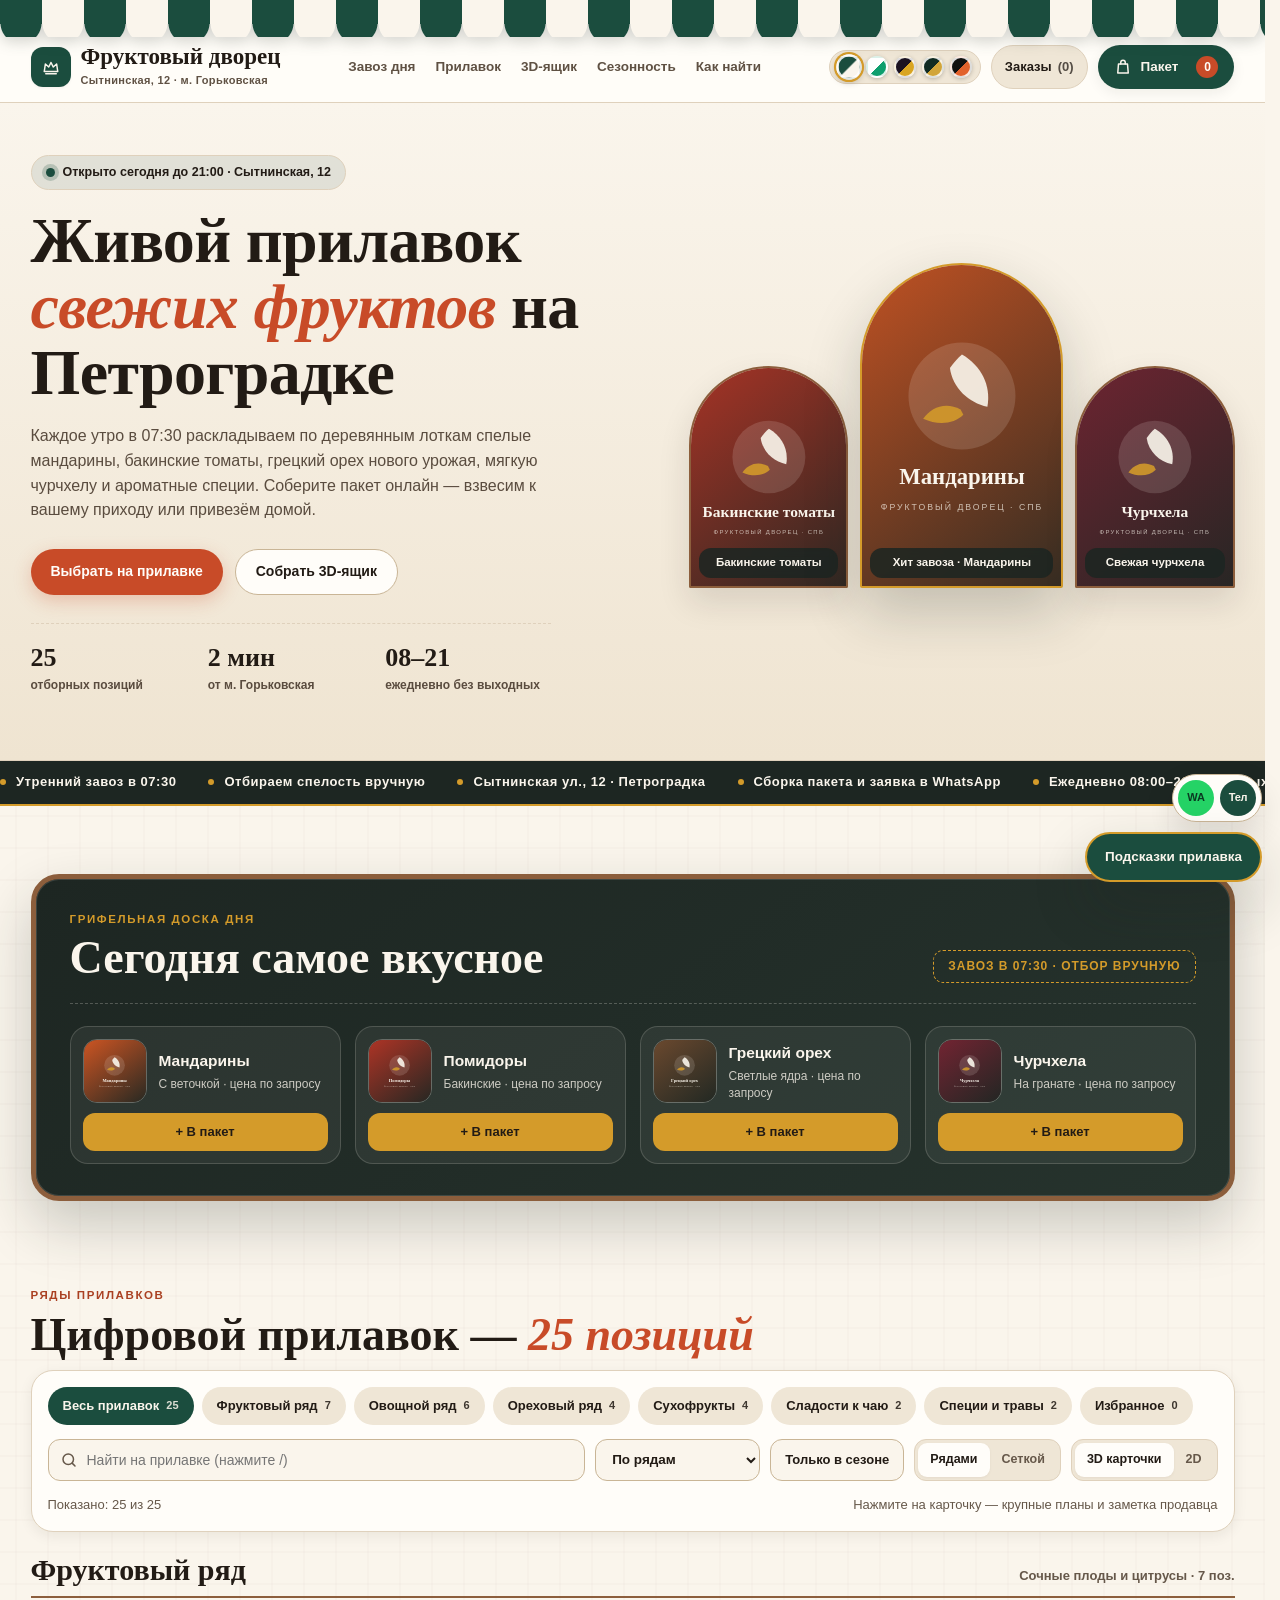
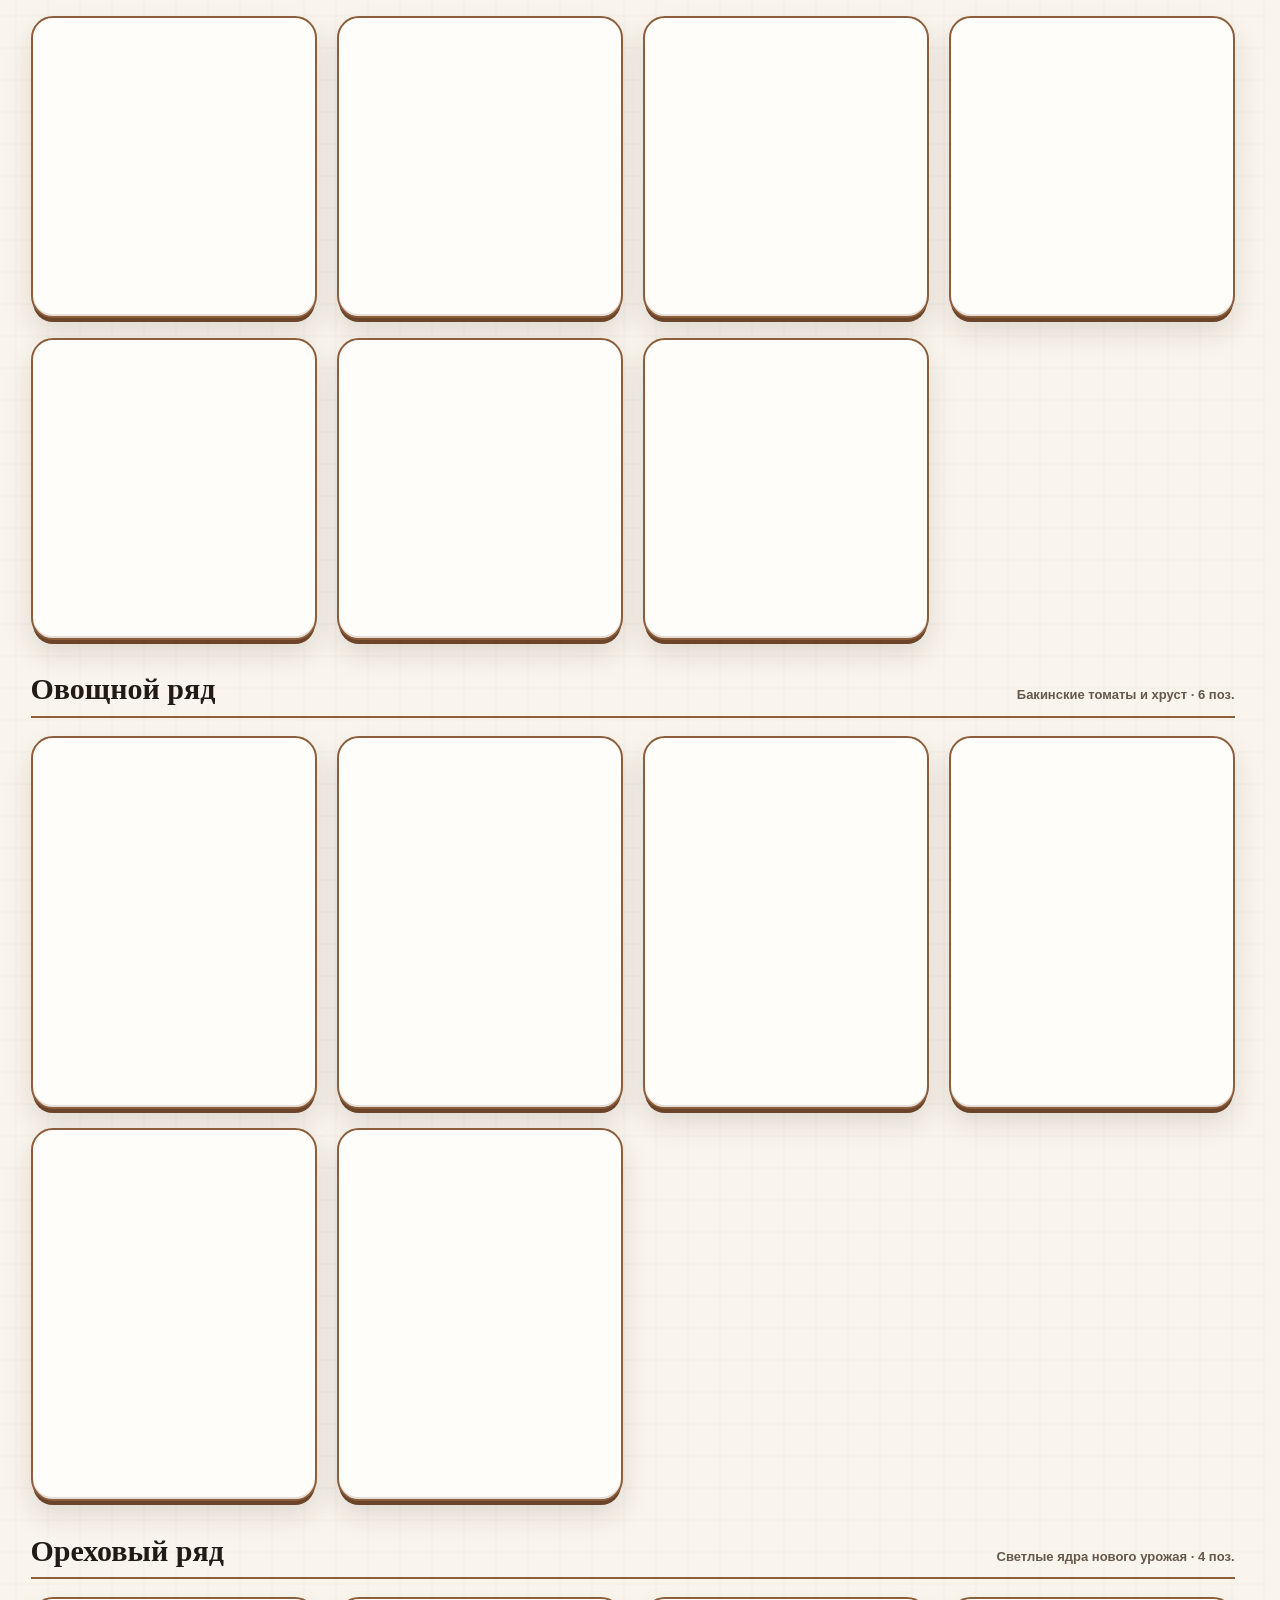
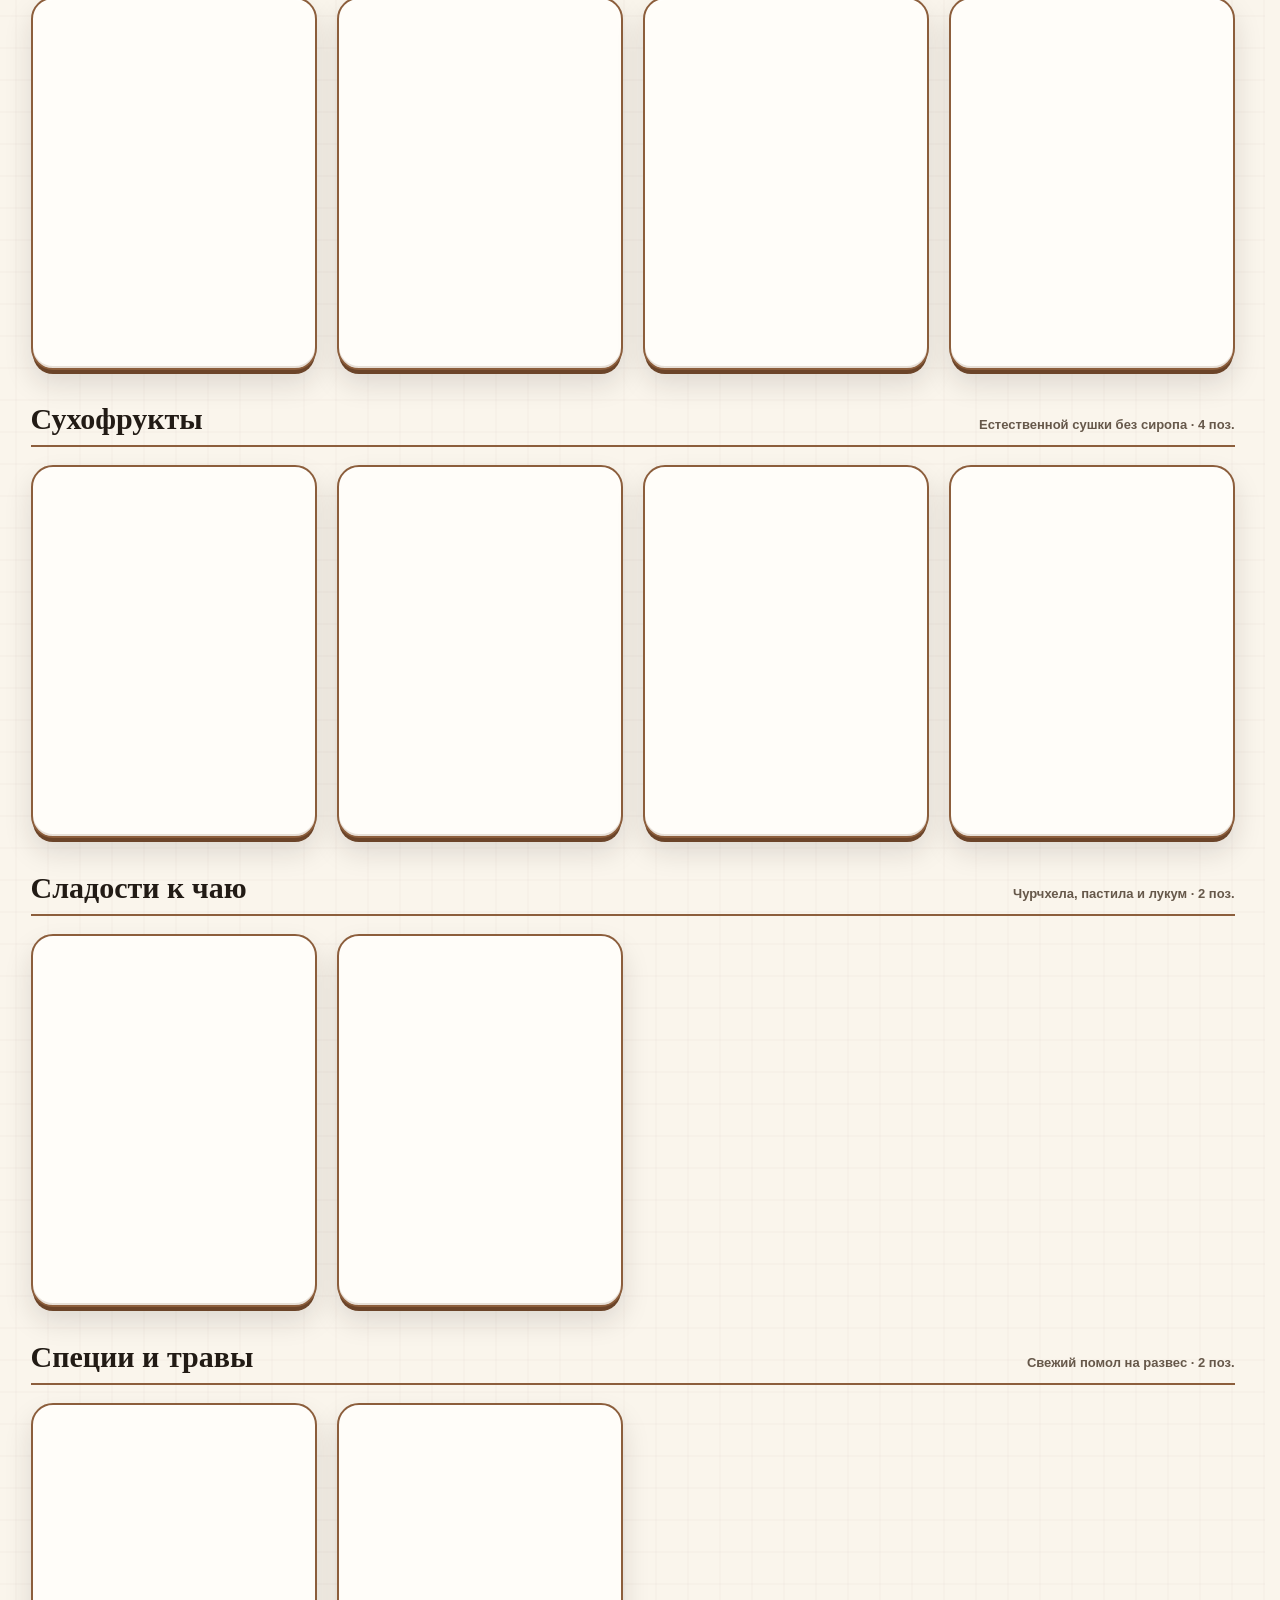
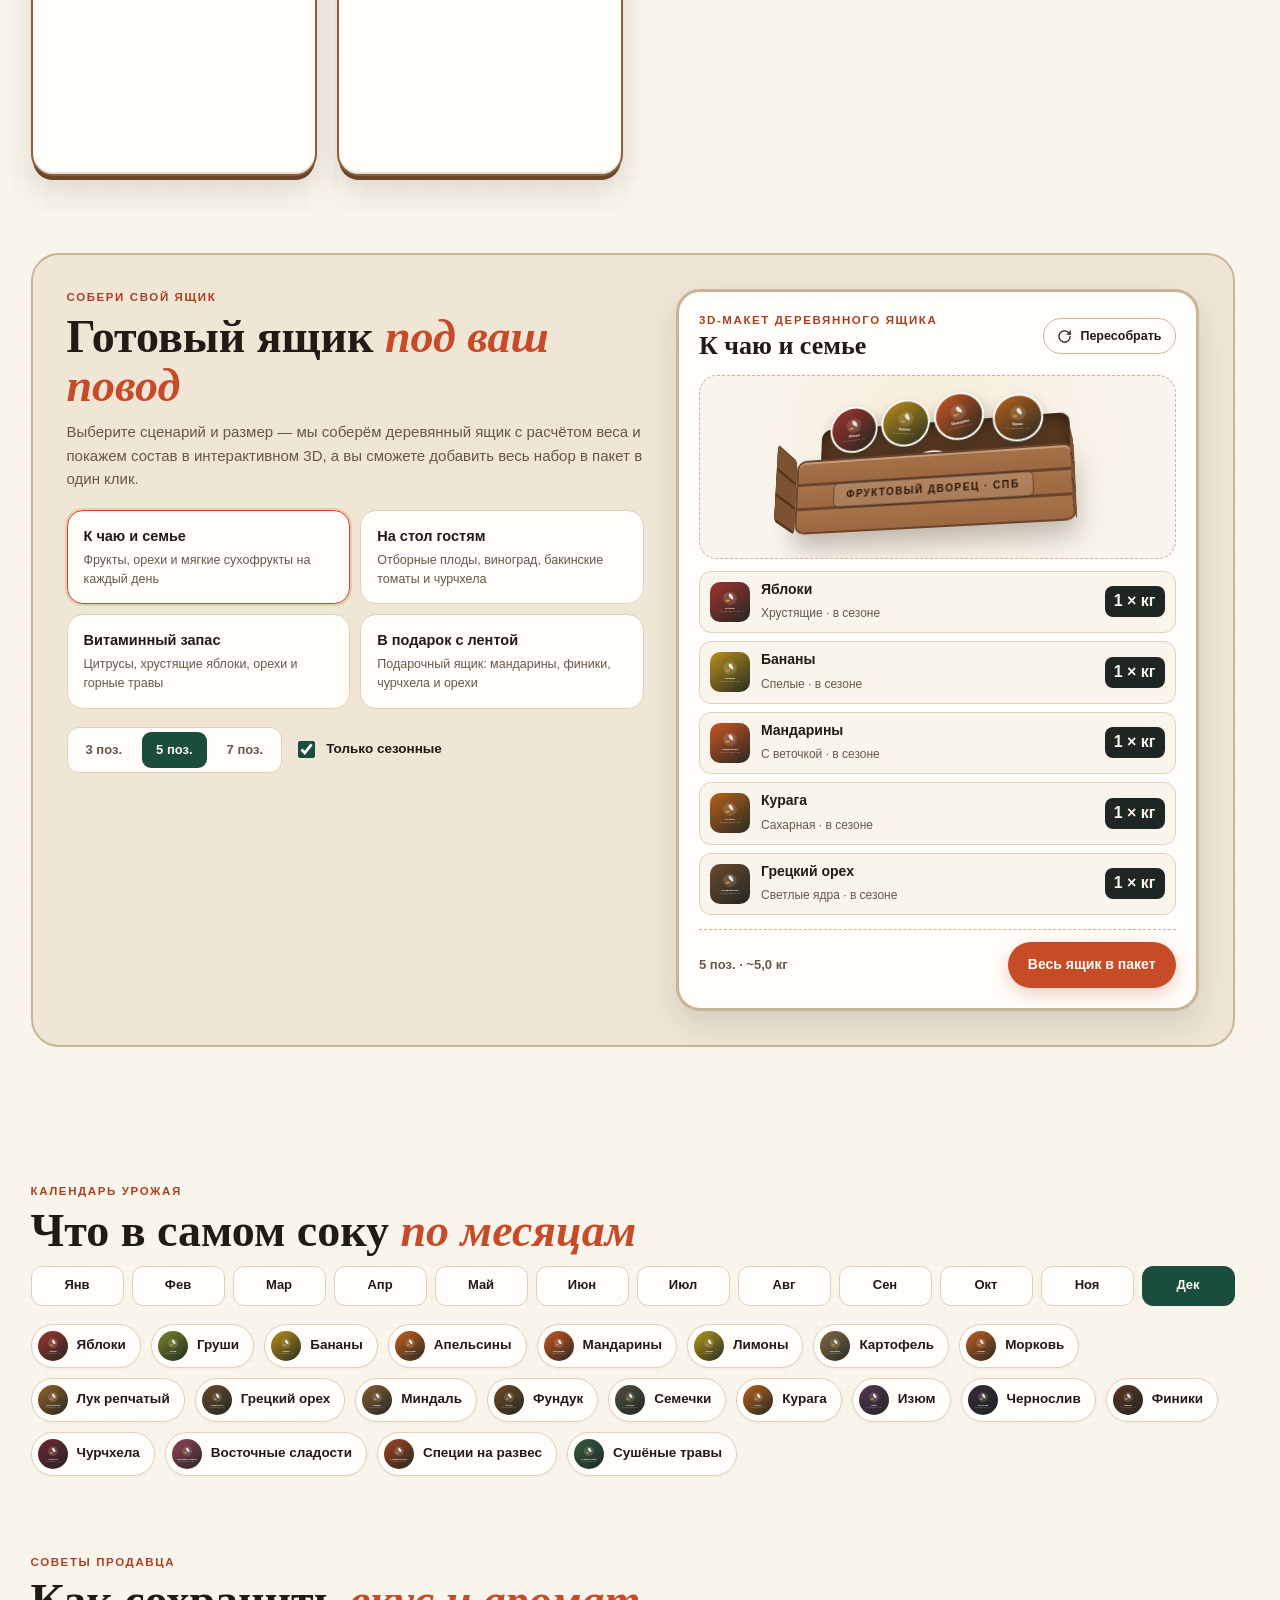
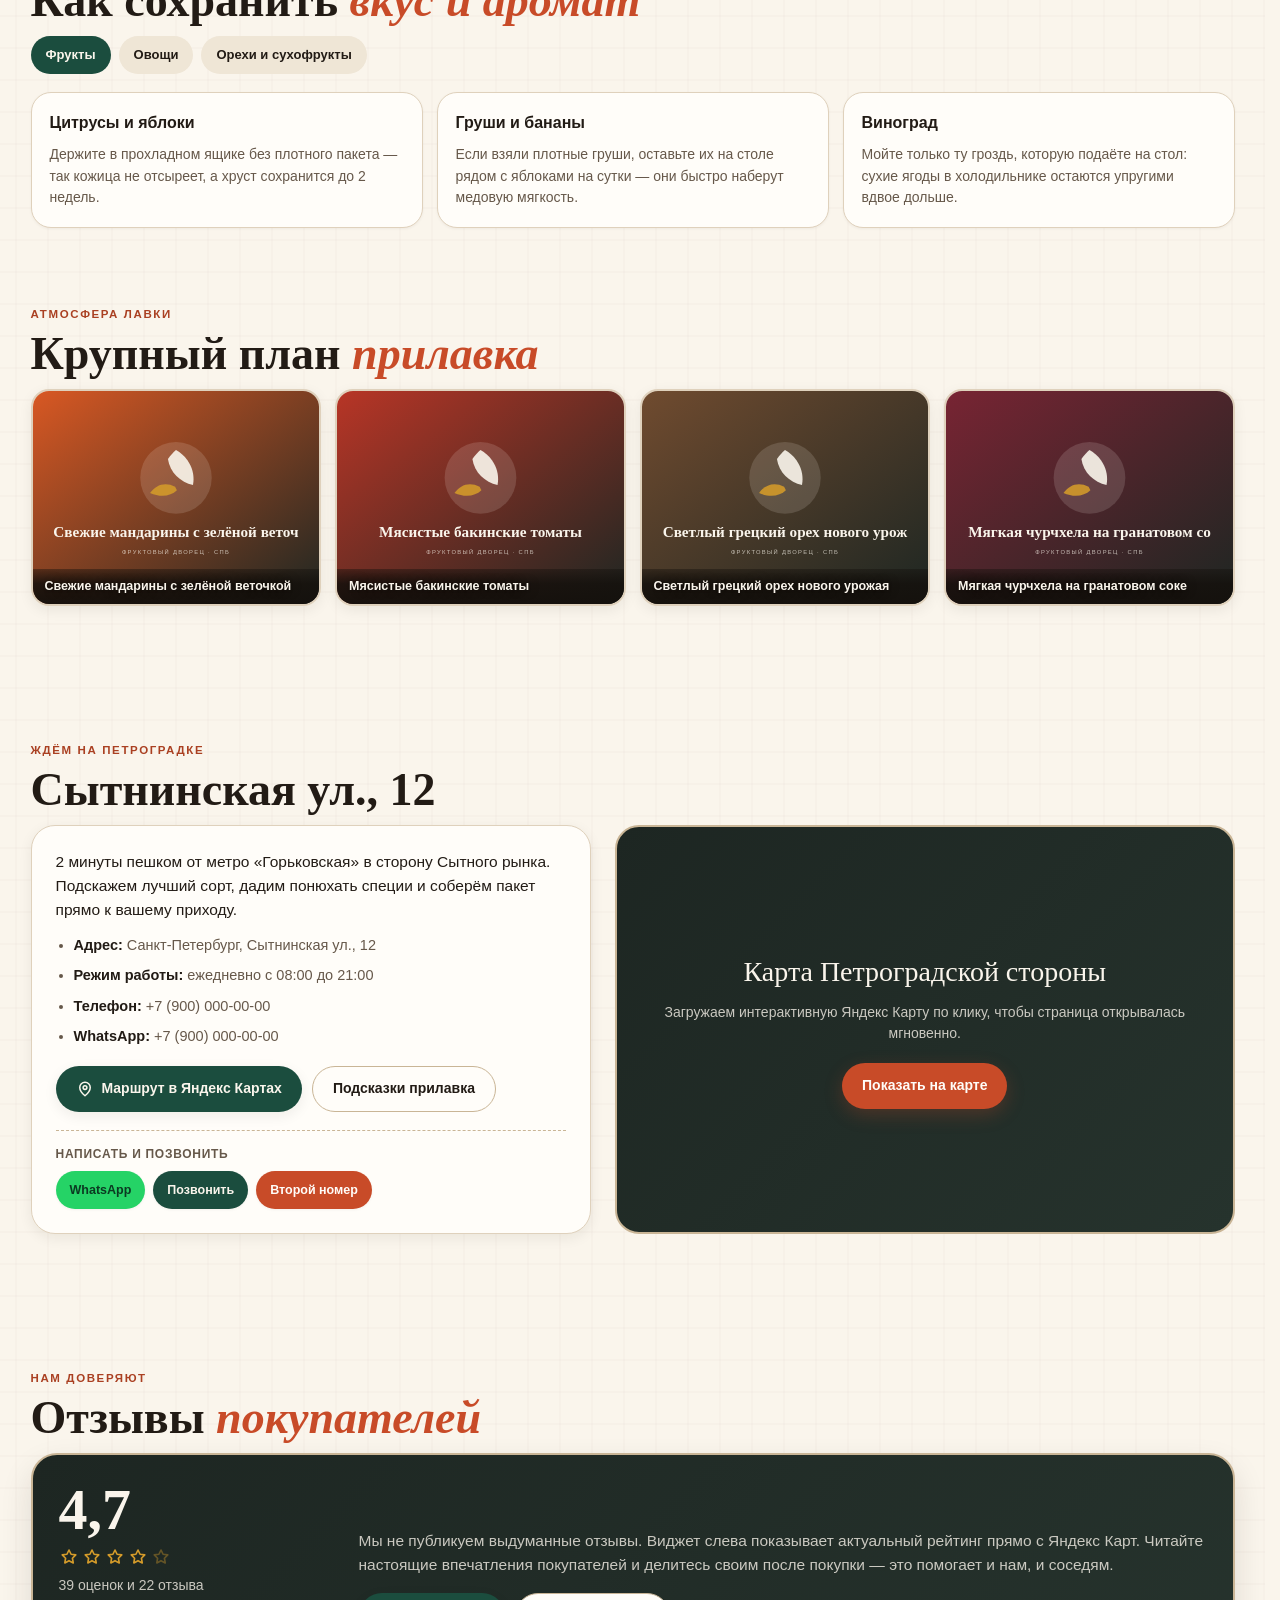
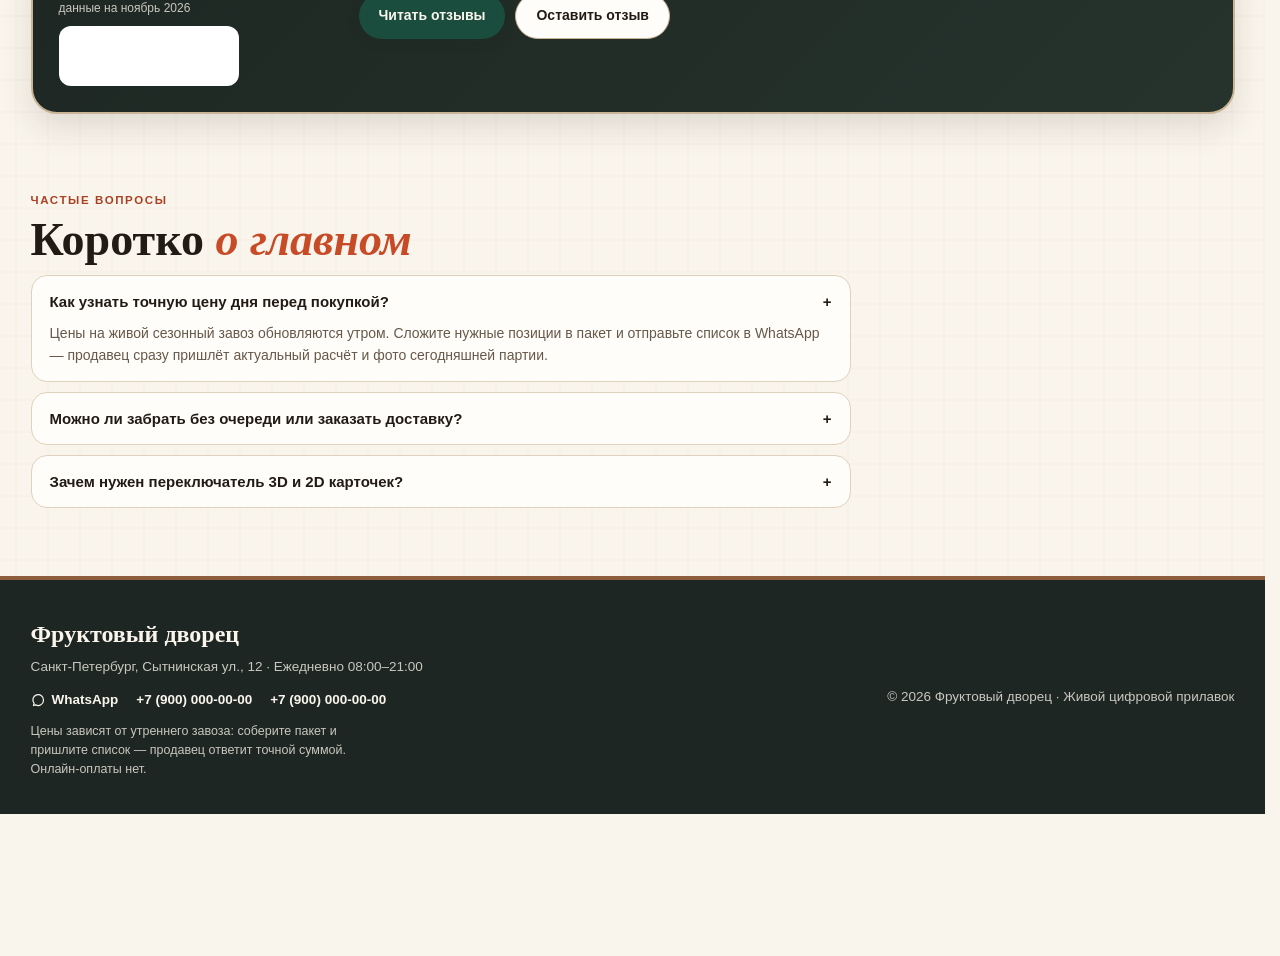
==== commit 3635a01e: "Фруктовый: витрина пересобрана из одного источника, шапка по замерам Один читаемый источник вместо н" ====
--- a/index.html
+++ b/index.html
@@ -1,224 +1,791 @@
-<!doctype html>
-<html lang="ru" data-theme="parchment">
+<!DOCTYPE html>
+<html lang="ru" data-theme="market" data-cards="3d">
 <head>
-<meta charset="utf-8">
-<meta name="viewport" content="width=device-width,initial-scale=1">
-<meta name="referrer" content="strict-origin-when-cross-origin">
-<title>Фруктовый — фрукты, овощи, орехи · Сытнинская 12, Санкт-Петербург</title>
-<meta name="description" content="Магазин «Фруктовый» на Сытнинской, 12: каталог с корзиной, конструктор наборов, сезонный календарь и заказ через WhatsApp. Ежедневно 08:00–21:00, метро Горьковская.">
-<meta property="og:type" content="website">
-<meta property="og:locale" content="ru_RU">
-<meta property="og:title" content="Фруктовый — соберите заказ онлайн">
-<meta property="og:description" content="Фрукты, овощи, орехи, сухофрукты и специи · Сытнинская 12 · ежедневно 08:00–21:00">
-<meta property="og:image" content="https://ssrjkk.github.io/fruktovy/assets/og.png">
-<meta property="og:image:width" content="1200">
-<meta property="og:image:height" content="630">
-<meta property="og:image:alt" content="Фруктовый — каталог, корзина и заказ в WhatsApp">
-<meta name="twitter:card" content="summary_large_image">
-<meta name="twitter:title" content="Фруктовый — соберите заказ онлайн">
-<meta name="twitter:description" content="Фрукты, овощи, орехи, сухофрукты и специи · Сытнинская 12 · ежедневно 08:00–21:00">
-<meta name="twitter:image" content="https://ssrjkk.github.io/fruktovy/assets/og.png">
-<meta name="theme-color" content="#1b1220">
-<meta http-equiv="Content-Security-Policy" content="default-src 'self'; script-src 'self'; style-src 'self' 'unsafe-inline'; img-src 'self' data:; font-src 'self' data:; connect-src 'self'; frame-src https://yandex.ru; object-src 'none'; base-uri 'self'; form-action 'self'; manifest-src 'self'; worker-src 'self'">
-<link rel="canonical" href="https://ssrjkk.github.io/fruktovy/">
-<link rel="preload" href="assets/fonts/cormorant-garamond-cyrillic-700-normal.woff2" as="font" type="font/woff2" crossorigin>
-<meta property="og:url" content="https://ssrjkk.github.io/fruktovy/">
-<link rel="manifest" href="manifest.webmanifest">
-<link rel="icon" href="data:image/svg+xml,%3Csvg xmlns='http://www.w3.org/2000/svg' viewBox='0 0 64 64'%3E%3Crect width='64' height='64' rx='16' fill='%231b1220'/%3E%3Cpath d='M16 24l6-10 10 7 10-7 6 10z' fill='%23d9a521'/%3E%3Cpath d='M32 30c-3-4-9-4-12 0-4 5-2 14 4 18 4 3 12 3 16 0 6-4 8-13 4-18-3-4-9-4-12 0z' fill='%23e2622c'/%3E%3Cpath d='M36 24c4-3 8-3 10 0-3 3-7 3-10 0z' fill='%233f7d4e'/%3E%3C/svg%3E">
-
-<script src="js/theme.js"></script>
-<link rel="stylesheet" href="vendor/swiper-bundle.min.css">
-<script defer src="vendor/lenis.min.js"></script>
-<script defer src="vendor/gsap.min.js"></script>
-<script defer src="vendor/ScrollTrigger.min.js"></script>
-<script defer src="vendor/swiper-bundle.min.js"></script>
-<script type="application/ld+json">{"@context":"https://schema.org","@graph":[{"@type":"GroceryStore","name":"Фруктовый","url":"https://ssrjkk.github.io/fruktovy/","image":"https://ssrjkk.github.io/fruktovy/assets/og.png","telephone":"+79000000000","alternateTelephone":[{"@type":"TelecommunicationFormat","telephone":"+79000000000"}],"priceRange":"₽","address":{"@type":"PostalAddress","streetAddress":"Сытнинская улица, 12","addressLocality":"Санкт-Петербург","postalCode":"197101","addressCountry":"RU"},"geo":{"@type":"GeoCoordinates","latitude":59.957835,"longitude":30.30879},"openingHoursSpecification":[{"@type":"OpeningHoursSpecification","dayOfWeek":["Monday","Tuesday","Wednesday","Thursday","Friday","Saturday","Sunday"],"opens":"08:00","closes":"21:00"}],"aggregateRating":{"@type":"AggregateRating","ratingValue":"4.7","bestRating":"5","reviewCount":"22","ratingCount":"39"},"sameAs":["https://yandex.ru/maps/org/fruktovy_dvorets/60838532953/","https://2gis.ru/spb/firm/70000001062257488"]},{"@type":"FAQPage","mainEntity":[{"@type":"Question","name":"Как оформить заказ?","acceptedAnswer":{"@type":"Answer","text":"Соберите корзину и нажмите «Отправить заказ в WhatsApp» — откроется чат с готовым списком. Продавец подтвердит наличие и цену дня. Онлайн-оплаты нет: расчёт в магазине."}},{"@type":"Question","name":"Почему на сайте нет цен?","acceptedAnswer":{"@type":"Answer","text":"Цены на фрукты и овощи меняются ежедневно и зависят от поставки. Чтобы не вводить в заблуждение, мы не публикуем ориентировочные цифры — актуальную цену подтверждаем в WhatsApp или по телефону перед покупкой."}},{"@type":"Question","name":"Где вы находитесь и как добраться?","acceptedAnswer":{"@type":"Answer","text":"Санкт-Петербург, Сытнинская улица, 12, Петроградский район. От метро «Горьковская» — около 8 минут пешком. Кнопка «Как добраться» откроет маршрут в Яндекс Картах."}},{"@type":"Question","name":"Когда вы работаете?","acceptedAnswer":{"@type":"Answer","text":"Ежедневно с 08:00 до 21:00, без выходных. График работы в праздничные дни уточняйте по телефону."}},{"@type":"Question","name":"Есть ли доставка?","acceptedAnswer":{"@type":"Answer","text":"Основной формат — самовывоз из магазина на Сытнинской, 12. Возможность доставки уточняйте по телефону или в WhatsApp."}},{"@type":"Question","name":"Фотографии — это ваш магазин?","acceptedAnswer":{"@type":"Answer","text":"Фотографии ассортимента — иллюстративные снимки со стока Pexels. Реальные фотографии магазина появятся позже. Адрес, часы работы и контакты взяты из официальных карточек на Яндекс Картах и 2ГИС."}},{"@type":"Question","name":"Что с моими данными?","acceptedAnswer":{"@type":"Answer","text":"Сайт не собирает персональные данные: корзина и избранное хранятся только в вашем браузере. Заказ уходит напрямую в WhatsApp — на сайте нет форм и аналитики. Единственная сторонняя встройка — виджет оценки Яндекс Карт (гружается с yandex.ru, Яндекс может использовать свои cookie); сама карта подгружается только после нажатия."}}]}]}</script>
-<script type="application/ld+json" id="ld-catalog">{"@context": "https://schema.org", "@type": "ItemList", "name": "Ассортимент «Фруктового»", "itemListElement": [{"@type": "ListItem", "position": 1, "name": "Яблоки"}, {"@type": "ListItem", "position": 2, "name": "Груши"}, {"@type": "ListItem", "position": 3, "name": "Бананы"}, {"@type": "ListItem", "position": 4, "name": "Апельсины"}, {"@type": "ListItem", "position": 5, "name": "Мандарины"}, {"@type": "ListItem", "position": 6, "name": "Виноград"}, {"@type": "ListItem", "position": 7, "name": "Лимоны"}, {"@type": "ListItem", "position": 8, "name": "Помидоры"}, {"@type": "ListItem", "position": 9, "name": "Огурцы"}, {"@type": "ListItem", "position": 10, "name": "Перец сладкий"}, {"@type": "ListItem", "position": 11, "name": "Картофель"}, {"@type": "ListItem", "position": 12, "name": "Морковь"}, {"@type": "ListItem", "position": 13, "name": "Лук репчатый"}, {"@type": "ListItem", "position": 14, "name": "Грецкий орех"}, {"@type": "ListItem", "position": 15, "name": "Миндаль"}, {"@type": "ListItem", "position": 16, "name": "Фундук"}, {"@type": "ListItem", "position": 17, "name": "Семечки"}, {"@type": "ListItem", "position": 18, "name": "Курага"}, {"@type": "ListItem", "position": 19, "name": "Изюм"}, {"@type": "ListItem", "position": 20, "name": "Чернослив"}, {"@type": "ListItem", "position": 21, "name": "Финики"}, {"@type": "ListItem", "position": 22, "name": "Чурчхела"}, {"@type": "ListItem", "position": 23, "name": "Восточные сладости"}, {"@type": "ListItem", "position": 24, "name": "Специи на развес"}, {"@type": "ListItem", "position": 25, "name": "Сушёные травы"}]}</script>
-<link rel="stylesheet" href="assets/fonts.css">
-<link rel="stylesheet" href="css/style.css">
-<link rel="stylesheet" href="css/themes.css">
+  <meta charset="UTF-8">
+  <meta http-equiv="Content-Security-Policy" content="default-src 'self'; script-src 'self'; style-src 'self' 'unsafe-inline'; img-src 'self' data:; font-src 'self' data:; connect-src 'self'; frame-src https://yandex.ru; object-src 'none'; base-uri 'self'; form-action 'self'; manifest-src 'self'; worker-src 'self'">
+  <meta name="viewport" content="width=device-width, initial-scale=1.0">
+  <title>Фруктовый дворец — Свежие фрукты, овощи, орехи и специи | Сытнинская, 12 (СПб)</title>
+  <meta name="description" content="Цифровой прилавок лавки «Фруктовый дворец» на Петроградке (Сытнинская ул., 12, 2 минуты от м. Горьковская). Отборные сезонные фрукты, бакинские томаты, орехи, сухофрукты, чурчхела и специи на развес. Сборка пакета и заказ в WhatsApp.">
+  <meta name="robots" content="index, follow">
+  <meta name="theme-color" content="#1B4D3E">
+  <link rel="icon" href="assets/logo.svg" type="image/svg+xml">
+  <link rel="apple-touch-icon" href="assets/icon-192.png">
+  <link rel="manifest" href="manifest.webmanifest">
+  <link rel="canonical" href="https://ssrjkk.github.io/fruktovy/">
+
+  <!-- Open Graph & Social Preview -->
+  <meta property="og:type" content="website">
+  <meta property="og:locale" content="ru_RU">
+  <meta property="og:site_name" content="Фруктовый дворец">
+  <meta property="og:title" content="Фруктовый дворец — Живой прилавок на Сытнинской, 12">
+  <meta property="og:description" content="25 отборных позиций с утреннего завоза: фрукты, овощи, орехи, сухофрукты, чурчхела и специи. Соберите пакет онлайн и отправьте заказ в WhatsApp.">
+  <meta property="og:url" content="https://ssrjkk.github.io/fruktovy/">
+  <meta property="og:image" content="https://ssrjkk.github.io/fruktovy/assets/og.png">
+  <meta name="twitter:card" content="summary_large_image">
+  <meta name="twitter:title" content="Фруктовый дворец — Сытнинская, 12 (СПб)">
+  <meta name="twitter:description" content="Свежие фрукты, овощи, орехи, сухофрукты и восточные сладости на Петроградке.">
+
+  <!-- Preload Hero LCP Image -->
+  <link rel="preload" as="image" href="./assets/img/1002778-640x480.jpg" fetchpriority="high">
+
+  <!-- Early Theme, Card Mode & Global SVG Fallback Hydration (Zero FOUC, Zero ReferenceError) -->
+  <script src="js/app-head.js"></script>
+  <link rel="stylesheet" href="assets/fonts.css">
+
+  <!-- Structured Data (JSON-LD): GroceryStore + FAQPage + ItemList -->
+  <script type="application/ld+json">
+  {
+    "@context": "https://schema.org",
+    "@graph": [
+      {
+        "@type": "GroceryStore",
+        "@id": "https://ssrjkk.github.io/fruktovy/#store",
+        "name": "Фруктовый дворец",
+        "description": "Фруктовая и овощная лавка на Петроградской стороне в Санкт-Петербурге: сезонные фрукты, бакинские овощи, орехи, сухофрукты, чурчхела и специи на развес.",
+        "url": "https://ssrjkk.github.io/fruktovy/",
+        "telephone": "+79000000000",
+        "address": {
+          "@type": "PostalAddress",
+          "streetAddress": "Сытнинская ул., 12",
+          "addressLocality": "Санкт-Петербург",
+          "postalCode": "197101",
+          "addressCountry": "RU"
+        },
+        "openingHoursSpecification": [{
+          "@type": "OpeningHoursSpecification",
+          "dayOfWeek": ["Monday","Tuesday","Wednesday","Thursday","Friday","Saturday","Sunday"],
+          "opens": "08:00",
+          "closes": "21:00"
+        }]
+      },
+      {
+        "@type": "FAQPage",
+        "mainEntity": [
+          {
+            "@type": "Question",
+            "name": "Как узнать точную цену дня перед покупкой?",
+            "acceptedAnswer": {
+              "@type": "Answer",
+              "text": "Цены на живой сезонный завоз обновляются утром. Сложите нужные позиции в пакет и отправьте список в WhatsApp — продавец сразу пришлёт актуальный расчёт и фото сегодняшней партии."
+            }
+          },
+          {
+            "@type": "Question",
+            "name": "Можно ли забрать без очереди или заказать доставку?",
+            "acceptedAnswer": {
+              "@type": "Answer",
+              "text": "Да! Выберите в корзине «Самовывоз» или «Доставка по Петроградке» — мы заранее взвесим и аккуратно упакуем заказ."
+            }
+          },
+          {
+            "@type": "Question",
+            "name": "Зачем нужен переключатель 3D и 2D карточек?",
+            "acceptedAnswer": {
+              "@type": "Answer",
+              "text": "В 3D-режиме прилавок ощущается как объёмные деревянные лотки с живым наклоном под курсором, а 2D-режим даёт максимально строгий и лёгкий каталог для быстрого выбора на любом устройстве."
+            }
+          }
+        ]
+      }
+    ]
+  }
+  </script>
+  <!-- Список позиций генерирует tools/build.py из js/data.js: руками его не править. -->
+  <script type="application/ld+json" id="ld-catalog">{"@context": "https://schema.org", "@type": "ItemList", "name": "Ассортимент «Фруктового дворца»", "itemListElement": [{"@type": "ListItem", "position": 1, "name": "Яблоки"}, {"@type": "ListItem", "position": 2, "name": "Груши"}, {"@type": "ListItem", "position": 3, "name": "Бананы"}, {"@type": "ListItem", "position": 4, "name": "Апельсины"}, {"@type": "ListItem", "position": 5, "name": "Мандарины"}, {"@type": "ListItem", "position": 6, "name": "Виноград"}, {"@type": "ListItem", "position": 7, "name": "Лимоны"}, {"@type": "ListItem", "position": 8, "name": "Помидоры"}, {"@type": "ListItem", "position": 9, "name": "Огурцы"}, {"@type": "ListItem", "position": 10, "name": "Перец сладкий"}, {"@type": "ListItem", "position": 11, "name": "Картофель"}, {"@type": "ListItem", "position": 12, "name": "Морковь"}, {"@type": "ListItem", "position": 13, "name": "Лук репчатый"}, {"@type": "ListItem", "position": 14, "name": "Грецкий орех"}, {"@type": "ListItem", "position": 15, "name": "Миндаль"}, {"@type": "ListItem", "position": 16, "name": "Фундук"}, {"@type": "ListItem", "position": 17, "name": "Семечки"}, {"@type": "ListItem", "position": 18, "name": "Курага"}, {"@type": "ListItem", "position": 19, "name": "Изюм"}, {"@type": "ListItem", "position": 20, "name": "Чернослив"}, {"@type": "ListItem", "position": 21, "name": "Финики"}, {"@type": "ListItem", "position": 22, "name": "Чурчхела"}, {"@type": "ListItem", "position": 23, "name": "Восточные сладости"}, {"@type": "ListItem", "position": 24, "name": "Специи на развес"}, {"@type": "ListItem", "position": 25, "name": "Сушёные травы"}]}</script>
+
+  <link rel="stylesheet" href="css/style.css">
 </head>
 <body>
-<svg width="0" height="0" style="position:absolute" aria-hidden="true">
-<symbol id="i-cart" viewBox="0 0 24 24"><circle cx="9.6" cy="20.2" r="1.8"/><circle cx="18.4" cy="20.2" r="1.8"/><path d="M2 2.6h3.4l2.4 12.1a2 2 0 0 0 2 1.6h8.6a2 2 0 0 0 2-1.6L22.2 7H6.2"/></symbol>
-<symbol id="i-plus" viewBox="0 0 24 24"><path d="M12 5v14M5 12h14"/></symbol>
-<symbol id="i-minus" viewBox="0 0 24 24"><path d="M5 12h14"/></symbol>
-<symbol id="i-x" viewBox="0 0 24 24"><path d="M18 6 6 18M6 6l12 12"/></symbol>
-<symbol id="i-search" viewBox="0 0 24 24"><circle cx="10.8" cy="10.8" r="7.6"/><path d="m21.4 21.4-5-5"/></symbol>
-<symbol id="i-phone" viewBox="0 0 24 24"><path d="M22 16.9v3a2 2 0 0 1-2.2 2 19.8 19.8 0 0 1-8.6-3.1 19.5 19.5 0 0 1-6-6A19.8 19.8 0 0 1 2.1 4.2 2 2 0 0 1 4.1 2h3a2 2 0 0 1 2 1.7c.1 1 .4 1.9.7 2.8a2 2 0 0 1-.5 2.1L8.1 9.9a16 16 0 0 0 6 6l1.3-1.3a2 2 0 0 1 2.1-.4c.9.3 1.8.6 2.8.7a2 2 0 0 1 1.7 2z"/></symbol>
-<symbol id="i-wa" viewBox="0 0 24 24"><path d="M21 11.5a8.4 8.4 0 0 1-.9 3.8 8.5 8.5 0 0 1-7.6 4.7 8.4 8.4 0 0 1-3.8-.9L3 21l1.9-5.7a8.4 8.4 0 0 1-.9-3.8 8.5 8.5 0 0 1 4.7-7.6 8.4 8.4 0 0 1 3.8-.9h.5a8.5 8.5 0 0 1 8 8z"/></symbol>
-<symbol id="i-pin" viewBox="0 0 24 24"><path d="M20.6 10.2c0 6.4-8.6 12.2-8.6 12.2S3.4 16.6 3.4 10.2a8.6 8.6 0 0 1 17.2 0z"/><circle cx="12" cy="10.2" r="2.9"/></symbol>
-<symbol id="i-clock" viewBox="0 0 24 24"><circle cx="12" cy="12" r="9.5"/><path d="M12 6.5V12l3.8 2.2"/></symbol>
-<symbol id="i-star" viewBox="0 0 24 24"><path fill="currentColor" stroke="none" d="m12 2 2.9 6.3 6.9.8-5.1 4.7 1.4 6.8L12 17l-6.1 3.6 1.4-6.8L2.2 9.1l6.9-.8z"/></symbol>
-<symbol id="i-up" viewBox="0 0 24 24"><path d="M7.4 12.6 12 8l4.6 4.6M12 8v10.6M5.6 21h12.8"/></symbol>
-<symbol id="i-left" viewBox="0 0 24 24"><path d="m15 18-6-6 6-6"/></symbol>
-<symbol id="i-right" viewBox="0 0 24 24"><path d="m9 18 6-6-6-6"/></symbol>
-<symbol id="i-trash" viewBox="0 0 24 24"><path d="M3 6h18M19 6v14a2 2 0 0 1-2 2H7a2 2 0 0 1-2-2V6m3 0V4a2 2 0 0 1 2-2h4a2 2 0 0 1 2 2v2"/></symbol>
-<symbol id="i-share" viewBox="0 0 24 24"><circle cx="18.4" cy="5" r="2.9"/><circle cx="5.6" cy="12" r="2.9"/><circle cx="18.4" cy="19" r="2.9"/><path d="m8.3 13.4 7.4 4.2M15.7 6.4 8.3 10.6"/></symbol>
-<symbol id="i-copy" viewBox="0 0 24 24"><rect x="8.6" y="8.6" width="13.4" height="13.4" rx="2.6"/><path d="M15.4 5.2V4a2.6 2.6 0 0 0-2.6-2.6H4.6A2.6 2.6 0 0 0 2 4v8.2a2.6 2.6 0 0 0 2.6 2.6h1.2"/></symbol>
-<symbol id="i-nav" viewBox="0 0 24 24"><path d="m3 11 19-9-9 19-2-8z"/></symbol>
-<symbol id="i-store" viewBox="0 0 24 24"><path d="M2.6 9 4.8 3.4h14.4L21.4 9z"/><path d="M5.6 9v11h12.8V9"/><path d="M7.8 15h3.6v-3.2H7.8z"/><path d="M13.6 20v-5h3.6V20"/></symbol>
-<symbol id="i-leaf" viewBox="0 0 24 24"><path d="M11.4 20.6A7.6 7.6 0 0 1 10 6.4C16 5.2 17.6 4.6 19.8 2c1.1 2.2 2.2 4.6 2.2 8.6 0 5.9-5.2 10.6-10.6 10z"/><path d="M2.2 21.4c0-3.4 2.2-6 5.6-6.6"/></symbol>
-<symbol id="i-spark" viewBox="0 0 24 24"><path d="M12 2.6c.95 4.75 1.7 5.5 6.45 6.45-4.75.95-5.5 1.7-6.45 6.45-.95-4.75-1.7-5.5-6.45-6.45C10.3 8.1 11.05 7.35 12 2.6z"/><path d="M18.6 16.2c.4 2.1.75 2.45 2.85 2.85-2.1.4-2.45.75-2.85 2.85-.4-2.1-.75-2.45-2.85-2.85 2.1-.4 2.45-.75 2.85-2.85z"/></symbol>
-<symbol id="i-undo" viewBox="0 0 24 24"><path d="M3 7v6h6"/><path d="M21 17a9 9 0 0 0-15.4-6.4L3 13"/></symbol>
-<symbol id="i-heart" viewBox="0 0 24 24"><path d="M20.8 4.6a5.5 5.5 0 0 0-7.8 0L12 5.7l-1.1-1.1a5.5 5.5 0 0 0-7.8 7.8l1.1 1.1L12 21.2l7.8-7.7 1.1-1.1a5.5 5.5 0 0 0 0-7.8z"/></symbol>
-<symbol id="i-eye" viewBox="0 0 24 24"><path d="M1.5 12S5.5 4.5 12 4.5 22.5 12 22.5 12 18.5 19.5 12 19.5 1.5 12 1.5 12z"/><circle cx="12" cy="12" r="3"/></symbol>
-<symbol id="i-gift" viewBox="0 0 24 24"><path d="M5.6 10.4h12.8v10H5.6z"/><path d="M4 7.2h16v3.2H4z"/><path d="M12 7.2c-.8-2.8-5.2-2.6-5.2.1 0 1.6 2.4 1.8 5.2-.2 2.8 2 5.2 1.8 5.2.2 0-2.7-4.4-2.9-5.2-.1z"/></symbol>
-<symbol id="i-shuffle" viewBox="0 0 24 24"><path d="M3 8.5h13.2M13.2 5.2l3.4 3.3-3.4 3.3M21 15.5H7.8M10.8 12.2 7.4 15.5l3.4 3.3"/></symbol>
-<symbol id="i-reset" viewBox="0 0 24 24"><path d="M3.6 4.8h16.8l-6.4 7.4v5.9l-4 2.2v-8.1z"/><path d="M15.4 18.6 21 13M21 18.6 15.4 13"/></symbol>
-<symbol id="i-info" viewBox="0 0 24 24"><rect x="2.6" y="2.6" width="18.8" height="18.8" rx="5.4"/><circle cx="12" cy="8.3" r="0.95"/><path d="M12 16.9v-5.4"/></symbol>
-<symbol id="i-apart" viewBox="0 0 24 24"><rect x="2.6" y="7.4" width="7" height="5" rx="1.4"/><rect x="14.4" y="12" width="7" height="5" rx="1.4"/></symbol>
-<symbol id="i-temp" viewBox="0 0 24 24"><path d="M14.4 13.4V5.2a2.4 2.4 0 0 0-4.8 0v8.2a4.2 4.2 0 1 0 4.8 0z"/><path d="M12 8.4v6.4"/></symbol>
-<symbol id="i-cold" viewBox="0 0 24 24"><path d="M12 2.6v18.8M3.9 7.3l16.2 9.4M20.1 7.3 3.9 16.7M12 2.6 9 5.6M12 2.6l3 3M12 21.4l-3-3M12 21.4l3-3"/></symbol>
-<symbol id="i-jar" viewBox="0 0 24 24"><path d="M9 2.6h6v2.6H9z"/><path d="M7.6 5.2h8.8c1.4 2.4 3 4.2 3 7.4 0 4-3.2 6.4-7.4 6.4s-7.4-2.4-7.4-6.4c0-3.2 1.6-5 3-7.4z"/><path d="M5.4 12.4h13.2"/></symbol>
-<symbol id="i-drop" viewBox="0 0 24 24"><path d="M12 2.6 6.5 9.4a7.1 7.1 0 1 0 11 0z"/></symbol>
-<symbol id="i-dark" viewBox="0 0 24 24"><path d="M20.4 15.6A9.6 9.6 0 1 1 8.4 3.6a8.2 8.2 0 0 0 12 12z"/></symbol>
-<symbol id="i-warn" viewBox="0 0 24 24"><path d="M12 3.2 22.2 20.8H1.8z"/><path d="M12 9.4v4.8"/><circle cx="12" cy="17.3" r="0.95"/></symbol>
-
-</svg>
-
-<div class="bg-mesh" aria-hidden="true"></div>
-<div class="bg-grain" aria-hidden="true"></div>
-<div id="progress" aria-hidden="true"></div>
-<a class="skip" href="#catalog">Перейти к каталогу</a>
-
-<nav class="rail" aria-label="Разделы страницы">
-<a href="#catalog" data-label="Каталог"></a><a href="#builder" data-label="Конструктор"></a><a href="#season" data-label="Сезоны"></a><a href="#how" data-label="Как заказать"></a><a href="#guide" data-label="Хранение"></a><a href="#gallery" data-label="Витрина"></a><a href="#contacts" data-label="Контакты"></a>
-</nav>
-
-<header class="site-head" id="siteHead">
-<div class="container head-row">
-<a class="logo" href="#top" aria-label="Фруктовый — в начало">
-<svg viewBox="0 0 64 64" aria-hidden="true"><defs><linearGradient id="lgFig" x1="0" y1="0" x2="1" y2="1"><stop offset="0" stop-color="#3a2742"/><stop offset="1" stop-color="#1b1220"/></linearGradient><linearGradient id="lgGold" x1="0" y1="0" x2="0" y2="1"><stop offset="0" stop-color="#f0c451"/><stop offset="1" stop-color="#d9a521"/></linearGradient></defs><rect width="64" height="64" rx="16" fill="url(#lgFig)"/><path d="M16 24l6-10 10 7 10-7 6 10z" fill="url(#lgGold)"/><circle cx="22" cy="12.5" r="2.3" fill="url(#lgGold)"/><circle cx="42" cy="12.5" r="2.3" fill="url(#lgGold)"/><circle cx="32" cy="10.5" r="2.3" fill="url(#lgGold)"/><path d="M32 30c-3-4-9-4-12 0-4 5-2 14 4 18 4 3 12 3 16 0 6-4 8-13 4-18-3-4-9-4-12 0z" fill="#e2622c"/><path d="M25 34c-1.6 1.5-2.3 3.6-2 5.6" stroke="#fff" stroke-opacity=".42" stroke-width="2" fill="none" stroke-linecap="round"/><path d="M36 24c4-3 8-3 10 0-3 3-7 3-10 0z" fill="#3f7d4e"/></svg>
-<span class="logo-text">Фруктовый</span>
-</a>
-<nav class="nav" id="mainNav" aria-label="Основная навигация"><a href="#catalog">Каталог</a><a href="#builder">Набор</a><a href="#season">Сезоны</a><a href="#how">Как заказать</a><a href="#gallery">Витрина</a><a href="#contacts">Контакты</a></nav>
-<div class="head-live" id="headLive"><i></i><span>08–21</span></div>
-<button class="cart-btn" id="cartOpen" type="button" aria-label="Открыть корзину"><svg class="ic" aria-hidden="true"><use href="#i-cart"/></svg><b class="js-cart-count hide" aria-live="polite">0</b></button>
-<a class="btn btn-fig btn-s head-call" data-tel href="tel:+79000000000"><span data-tel-label>+7 (900) 000-00-00</span></a>
-<button class="burger" id="burger" type="button" aria-expanded="false" aria-controls="mainNav" aria-label="Меню"><span></span><span></span><span></span></button>
-</div>
-</header>
-
-<main id="main">
-<section class="hero" id="top">
-<div class="hero-word" aria-hidden="true">ИЗОБИЛИЕ</div>
-<div class="container hero-inner">
-<div>
-<div class="reveal" style="--d:0"><span class="hero-eyebrow"><i></i> Петроградская сторона</span><span class="chip-live js-live">Ежедневно 08:00–21:00</span></div>
-<h1 class="reveal" style="--d:1">Фруктовый</h1>
-<p class="hero-lead reveal" style="--d:2">Соберите список онлайн — заберите в магазине на Сытнинской, 12. Фрукты, овощи, орехи, сухофрукты и специи в восьми минутах от метро «Горьковская». <span class="rotate" id="rotWord">свежесть</span> каждый день.</p>
-<a class="hero-rating reveal" style="--d:3" href="https://yandex.ru/maps/org/fruktovy_dvorets/60838532953/reviews/" target="_blank" rel="noopener"><svg class="ic" aria-hidden="true"><use href="#i-star"/></svg><b>4,7</b> на Яндекс Картах · 39 оценок</a>
-<div class="hero-cta reveal" style="--d:4"><a class="btn btn-primary" href="#catalog"><svg class="ic" aria-hidden="true"><use href="#i-cart"/></svg> Собрать заказ</a><a class="btn btn-wa" data-wa href="https://t.me/ssrjkk"><svg class="ic" aria-hidden="true"><use href="#i-wa"/></svg> WhatsApp</a><a class="btn btn-glass" data-route href="https://yandex.ru/maps/?rtext=~59.957835%2C30.308790&amp;rtt=pd" target="_blank" rel="noopener"><svg class="ic" aria-hidden="true"><use href="#i-nav"/></svg> Как добраться</a></div>
-<div class="theme-switch reveal" style="--d:5"><span class="ts-name" id="tsName"><svg class="ic" aria-hidden="true"><use href="#i-spark"/></svg> Тема оформления</span><span class="ts-opts"><button type="button" data-theme-set="parchment" aria-pressed="true">Пергамент</button><button type="button" data-theme-set="market" aria-pressed="false">Рынок на паллетах</button></span><span class="ts-note">Два варианта одного сайта. Какую тему согласуете — ту и оставим.</span></div>
-<ul class="hero-facts reveal" style="--d:6"><li>Сытнинская улица, 12</li><li>Ежедневно 08:00–21:00</li><li>Заказ в WhatsApp — без регистрации</li></ul>
-<div class="hero-ticker reveal" style="--d:7"><b>Сейчас выбирают</b><ul aria-hidden="true"><li>Яблоки · Виноград</li><li>Миндаль · Грецкий орех</li><li>Мандарины · Лимоны</li><li>Морковь · Картофель</li><li>Яблоки · Виноград</li></ul></div>
-</div>
-<div class="hero-art reveal" style="--d:2" aria-hidden="true">
-<div class="arch arch-main" data-parallax="-14"><img src="assets/img/1171170-900x1100.jpg" width="900" height="1100" alt="" fetchpriority="high" loading="eager" decoding="async"></div>
-<div class="arch arch-side" data-parallax="18"><img src="assets/img/38701943-620x520.jpg" width="620" height="520" alt="" loading="eager" decoding="async"></div>
-<div class="arch arch-mini" data-parallax="-8"><img src="assets/img/678414-560x420.jpg" width="560" height="420" alt="" loading="eager" decoding="async"></div>
-<div class="hero-badge b1"><svg class="ic" aria-hidden="true"><use href="#i-star"/></svg> 4,7 · Яндекс Карты</div>
-<div class="hero-badge b2"><svg class="ic" aria-hidden="true"><use href="#i-clock"/></svg> сегодня до 21:00</div>
-<div class="hero-badge b3"><svg class="ic" aria-hidden="true"><use href="#i-leaf"/></svg> 25 позиций онлайн</div>
-</div>
-</div>
-<a class="hero-scroll" href="#catalog" aria-label="К каталогу">↓</a>
-</section>
-
-<div class="strip" aria-hidden="true"><div class="strip-track"><div class="strip-group"><span>Фрукты</span><span>✦</span><span>Овощи</span><span>✦</span><span>Орехи на развес</span><span>✦</span><span>Сухофрукты</span><span>✦</span><span>Восточные сладости</span><span>✦</span><span>Специи</span><span>✦</span></div><div class="strip-group"><span>Фрукты</span><span>✦</span><span>Овощи</span><span>✦</span><span>Орехи на развес</span><span>✦</span><span>Сухофрукты</span><span>✦</span><span>Восточные сладости</span><span>✦</span><span>Специи</span><span>✦</span></div></div></div>
-<div class="strip ghost" aria-hidden="true"><div class="strip-track"><div class="strip-group"><span>Сытнинская 12</span><span>◆</span><span>Горьковская</span><span>◆</span><span>08:00–21:00</span><span>◆</span><span>WhatsApp</span><span>◆</span><span>Сезонный календарь</span><span>◆</span></div><div class="strip-group"><span>Сытнинская 12</span><span>◆</span><span>Горьковская</span><span>◆</span><span>08:00–21:00</span><span>◆</span><span>WhatsApp</span><span>◆</span><span>Сезонный календарь</span><span>◆</span></div></div></div>
-
-<div class="figures"><div class="container figures-grid">
-<div class="figure reveal" style="--d:0"><b><span data-count="4.7" data-dec="1">4,7</span><small> / 5</small></b><p>рейтинг на Яндекс Картах</p></div>
-<div class="figure reveal" style="--d:1"><b><span data-count="25">25</span></b><p>позиций в онлайн-каталоге</p></div>
-<div class="figure reveal" style="--d:2"><b><span data-count="13">13</span><small> ч</small></b><p>работаем каждый день, без выходных</p></div>
-<div class="figure reveal" style="--d:3"><b><span data-count="8">8</span><small> мин</small></b><p>пешком от метро «Горьковская»</p></div>
-</div></div>
-
-<section class="sec" id="catalog"><div class="container">
-<div class="sec-head reveal"><span class="overline">Каталог · корзина · WhatsApp</span><h2>Соберите заказ к столу</h2><p class="sec-lead">Добавляйте позиции в корзину и отправьте список в WhatsApp — продавец подтвердит наличие и цену дня. Фотографии иллюстрируют ассортимент.</p></div>
-<div class="catalog-bar"><div class="pills" id="catPills" role="group" aria-label="Категории товаров"></div><div class="bar-row"><label class="field-search"><svg class="ic" aria-hidden="true"><use href="#i-search"/></svg><span class="sr">Поиск по каталогу</span><input id="searchInput" type="search" placeholder="Поиск: яблоки, курага, миндаль…" autocomplete="off"><button type="button" id="searchClear" aria-label="Очистить поиск"><svg class="ic" aria-hidden="true"><use href="#i-x"/></svg></button></label><span class="count-note" id="countNote">25 позиций</span><label class="sr" for="sortSelect">Сортировка</label><select class="select" id="sortSelect"><option value="default">По умолчанию</option><option value="name">По алфавиту</option><option value="sweet">Сначала сладкие</option><option value="season">Сначала сезонные</option></select></div></div>
-<div class="recent-row" id="recentRow"></div><div class="products" id="productGrid"></div><noscript><p class="empty-state">Каталогу нужен JavaScript. Позвоните: <a href="tel:+79000000000">+7 (900) 000-00-00</a> — подскажем наличие и цены.</p></noscript>
-<div class="promo reveal"><div><h3><svg class="ic" aria-hidden="true"><use href="#i-spark"/></svg> Фруктовый набор на неделю</h3><p>Яблоки, бананы, апельсины, груши и виноград — по килограмму. Один клик — и набор в корзине, количество поменяете внутри.</p></div><button class="btn btn-primary" id="bundleAdd" type="button"><svg class="ic" aria-hidden="true"><use href="#i-plus"/></svg> Добавить набор</button></div>
-<p class="fine"><svg class="ic" aria-hidden="true"><use href="#i-info"/></svg><span>Цены на сайте не публикуются: они меняются каждый день и зависят от поставки. Актуальную цену и наличие подтверждает продавец в WhatsApp или по телефону. Онлайн-оплаты нет — расчёт в магазине.</span></p>
-</div></section>
-
-<section class="sec sec-surface" id="builder"><div class="container">
-<div class="sec-head reveal"><span class="overline">Живой конструктор</span><h2>Соберите свой набор</h2><p class="sec-lead">Настройки слева меняют состав мгновенно. Справа — корзина набора в реальном времени. Один клик — и всё в заказе.</p></div>
-<div class="build-grid">
-<div class="panel reveal" aria-label="Настройки набора">
-<div class="ctl"><div class="ctl-head"><span>Размер набора</span><b id="bSizeOut">5 позиций</b></div><div class="seg" id="bSize" role="group" aria-label="Размер набора"><button type="button" data-size="3">3</button><button type="button" data-size="5" class="on">5</button><button type="button" data-size="7">7</button><button type="button" data-size="9">9</button></div></div>
-<div class="ctl"><div class="ctl-head"><span>Месяц</span><b id="bMonthOut">Ноябрь</b></div><label class="sr" for="bMonth">Месяц сезона</label><select id="bMonth"></select></div>
-<div class="ctl"><div class="ctl-head"><span>Вкус</span><b id="bTasteOut">Баланс</b></div><label class="sr" for="bTaste">Профиль вкуса</label><input type="range" id="bTaste" min="0" max="100" step="5" value="55"><div class="range-ends"><span>кислее</span><span>слаще</span></div></div>
-<div class="ctl"><div class="ctl-head"><span>Текстура</span><b id="bTextureOut">Баланс</b></div><label class="sr" for="bTexture">Текстура</label><input type="range" id="bTexture" min="0" max="100" step="5" value="50"><div class="range-ends"><span>мягче</span><span>хрустящее</span></div></div>
-<div class="ctl"><div class="ctl-head"><span>Аромат</span><b id="bAromaOut">Средний</b></div><label class="sr" for="bAroma">Аромат</label><input type="range" id="bAroma" min="0" max="100" step="5" value="60"><div class="range-ends"><span>нейтральнее</span><span>ярче</span></div></div>
-<div class="ctl"><div class="ctl-head"><span>Доля орехов и сухофруктов</span><b id="bMixOut">30 %</b></div><label class="sr" for="bMix">Доля орехов и сухофруктов</label><input type="range" id="bMix" min="0" max="70" step="5" value="30"><div class="range-ends"><span>только фрукты</span><span>больше добавок</span></div></div>
-<div class="ctl"><div class="ctl-head"><span>Состав</span><b>живой выбор</b></div><div class="switches"><label class="switch"><span>Орехи и семечки</span><input type="checkbox" id="bNuts" checked><i aria-hidden="true"></i></label><label class="switch"><span>Сухофрукты</span><input type="checkbox" id="bDried" checked><i aria-hidden="true"></i></label><label class="switch"><span>Экзотика</span><input type="checkbox" id="bExotic" checked><i aria-hidden="true"></i></label><label class="switch"><span>Только сезонное</span><input type="checkbox" id="bSeasonOnly"><i aria-hidden="true"></i></label></div></div>
-<div class="ctl"><div class="ctl-head"><span>Порядок</span><b id="bSeedOut">вариант 1</b></div><div class="panel-foot" style="margin-top:0"><button class="btn btn-outline btn-s" id="bRandom" type="button"><svg class="ic" aria-hidden="true"><use href="#i-shuffle"/></svg> Другой вариант</button><button class="btn btn-outline btn-s" id="bReset" type="button"><svg class="ic" aria-hidden="true"><use href="#i-reset"/></svg> Сброс</button></div></div>
-</div>
-<div class="basket-view reveal"><h3><svg class="ic" aria-hidden="true"><use href="#i-gift"/></svg> Ваш набор</h3><div id="basketArt"></div><div class="compose" id="bCompose"></div><div class="estimate"><span>В наборе<small id="bHint">цену подтвердит продавец</small></span><b id="bCount">5 позиций</b></div><button class="btn btn-primary" id="bAdd" type="button"><svg class="ic" aria-hidden="true"><use href="#i-cart"/></svg> Добавить набор в корзину</button><p class="basket-note">Каждая позиция — 1 кг (чурчхела — 1 шт, специи — 100 г). Количество меняется в корзине. Состав — рекомендация по сезону и вашим настройкам, наличие подтверждает продавец.</p></div>
-</div>
-</div></section>
-
-<section class="sec" id="season"><div class="container">
-<div class="sec-head reveal"><span class="overline">Сезонный календарь</span><h2>Что брать в этом месяце</h2><p class="sec-lead">Выберите месяц — покажем, что обычно в сезоне в Петербурге, и соберём набор одним кликом.</p></div>
-<div class="months reveal" id="monthRow" role="group" aria-label="Месяцы"></div>
-<div class="season-grid"><div class="season-card reveal"><h3 id="seasonTitle">Ноябрь</h3><p id="seasonTip"></p><button class="btn btn-fig" id="seasonAdd" type="button"><svg class="ic" aria-hidden="true"><use href="#i-plus"/></svg> Добавить сезонный набор</button></div><div class="season-list" id="seasonList"></div></div>
-</div></section>
-
-<section class="sec sec-surface" id="how"><div class="container">
-<div class="sec-head reveal"><span class="overline">Три шага</span><h2>Как это работает</h2></div>
-<div class="how-grid"><div class="how-stage reveal"><div class="how-num" id="howNum">01</div><div class="how-ico" id="howIco"><svg class="ic" aria-hidden="true"><use href="#i-cart"/></svg></div><p class="how-text" id="howText">Выберите позиции и количество. Корзина сохраняется в браузере — можно вернуться позже.</p><div class="how-bar"><i id="howBar"></i></div></div>
-<div class="how-steps" id="howSteps"><article class="how-step on reveal" data-step="0"><b>1</b><h3><svg class="ic" aria-hidden="true"><use href="#i-cart"/></svg> Соберите корзину</h3><p>Выберите позиции и количество. Корзина сохраняется в браузере — можно вернуться позже или поделиться ссылкой на неё.</p></article><article class="how-step reveal" data-step="1"><b>2</b><h3><svg class="ic" aria-hidden="true"><use href="#i-wa"/></svg> Отправьте в WhatsApp</h3><p>Один клик — готовый список откроется в чате магазина. Продавец подтвердит наличие и цену дня.</p></article><article class="how-step reveal" data-step="2"><b>3</b><h3><svg class="ic" aria-hidden="true"><use href="#i-store"/></svg> Заберите в магазине</h3><p>Сытнинская, 12 — ежедневно 08:00–21:00. Оплата при получении. Доставка — по договорённости по телефону.</p></article></div></div>
-</div></section>
-
-<section class="sec" id="guide"><div class="container">
-<div class="sec-head reveal"><span class="overline">Полезное</span><h2>Как хранить свежесть</h2><p class="sec-lead">Короткие подсказки, чтобы покупки дольше оставались вкусными.</p></div>
-<div class="tabs reveal" id="guideTabs" role="group" aria-label="Категории советов"><button class="tab on" type="button" data-tab="fruits">Фрукты</button><button class="tab" type="button" data-tab="vegetables">Овощи</button><button class="tab" type="button" data-tab="nuts">Орехи</button><button class="tab" type="button" data-tab="dried">Сухофрукты</button><button class="tab" type="button" data-tab="snacks">Сладости</button><button class="tab" type="button" data-tab="spices">Специи</button></div>
-<div class="tips reveal" id="guideBox"></div>
-</div></section>
-
-<section class="sec sec-surface" id="about"><div class="container about-grid">
-<div class="about-photo reveal"><img src="assets/img/38701943-900x1200.jpg" width="900" height="1200" alt="Ягоды и фрукты на блюде — иллюстративное фото" loading="lazy"></div>
-<div class="about-copy reveal"><span class="overline">Сытнинская, 12</span><h2>Магазин у дома, в котором есть всё к столу</h2><p>«Фруктовый» работает в историческом Кронверкском квартале Петроградской стороны. Мы открываемся в восемь утра и работаем до девяти вечера, чтобы вам было удобно заглянуть по дороге на работу, с прогулки или домой.</p><p>Кроме свежих фруктов и овощей, у нас есть орехи и семечки на развес, сухофрукты для компотов и выпечки, восточные сладости и специи. Ассортимент обновляется по сезону — наличие любой позиции можно заранее уточнить по телефону.</p><aside class="facts"><h3>Коротко о главном</h3><dl><dt>Адрес</dt><dd>Санкт-Петербург, Сытнинская ул., 12</dd><dt>Метро</dt><dd>«Горьковская» — около 8 минут пешком</dd><dt>Режим</dt><dd>ежедневно, 08:00–21:00</dd><dt>Телефон</dt><dd><a data-tel href="tel:+79000000000"><span data-tel-label>+7 (900) 000-00-00</span></a></dd><dt>Доп. телефон</dt><dd><a data-tel2 href="tel:+79000000000"><span data-tel2-label>+7 (900) 000-00-00</span></a></dd><dt>WhatsApp</dt><dd><a data-wa href="https://t.me/ssrjkk">написать нам</a></dd></dl></aside></div>
-</div></section>
-
-<section class="sec sec-dark" id="reviews"><div class="container">
-<div class="sec-head reveal"><span class="overline">Нам доверяют</span><h2>Отзывы покупателей</h2></div>
-<div class="review-grid reveal"><div class="review-score"><b>4,7</b><div class="stars" role="img" aria-label="Оценка 4,7 из 5"><svg class="ic" aria-hidden="true"><use href="#i-star"/></svg><svg class="ic" aria-hidden="true"><use href="#i-star"/></svg><svg class="ic" aria-hidden="true"><use href="#i-star"/></svg><svg class="ic" aria-hidden="true"><use href="#i-star"/></svg><svg class="ic" aria-hidden="true" style="opacity:.4"><use href="#i-star"/></svg></div><p>39 оценок и 22 отзыва<br><small>данные на ноябрь 2026</small></p><div class="ya-badge"><iframe src="https://yandex.ru/sprav/widget/rating-badge/60838532953" title="Рейтинг организации на Яндекс Картах" loading="lazy" width="180" height="60"></iframe></div></div><div class="review-copy"><p>Мы не публикуем выдуманные отзывы. Виджет слева показывает актуальный рейтинг прямо с Яндекс Карт. Читайте настоящие впечатления покупателей и делитесь своим после покупки — это помогает и нам, и соседям.</p><div class="hero-cta"><a class="btn btn-primary" href="https://yandex.ru/maps/org/fruktovy_dvorets/60838532953/reviews/" target="_blank" rel="noopener">Читать отзывы</a><a class="btn btn-glass" href="https://yandex.ru/maps/org/fruktovy_dvorets/60838532953/reviews/" target="_blank" rel="noopener">Оставить отзыв</a></div></div></div>
-</div></section>
-
-<section class="sec" id="gallery"><div class="container">
-<div class="sec-head reveal"><span class="overline">Витрина</span><h2>Как это выглядит</h2><p class="sec-lead">Иллюстративные фотографии ассортимента. Нажмите на снимок — откроется просмотр с увеличением и миниатюрами.</p></div>
-<div class="gal reveal" id="gal" role="region"><div class="swiper-wrapper" id="galWrapper"></div></div>
-<div class="gal-nav"><button class="gal-btn" id="galPrev" type="button" aria-label="Предыдущее фото"><svg class="ic" aria-hidden="true"><use href="#i-left"/></svg></button><div class="gal-dots" id="galDots"></div><button class="gal-btn" id="galNext" type="button" aria-label="Следующее фото"><svg class="ic" aria-hidden="true"><use href="#i-right"/></svg></button></div>
-</div></section>
-
-<section class="sec sec-surface" id="faq"><div class="container">
-<div class="sec-head reveal"><span class="overline">Вопрос — ответ</span><h2>Частые вопросы</h2></div>
-<div class="faq"><details class="reveal"><summary>Как оформить заказ?</summary><div class="faq-body"><p>Соберите корзину и нажмите «Отправить заказ в WhatsApp» — откроется чат с готовым списком. Продавец подтвердит наличие и цену дня. Онлайн-оплаты нет: расчёт в магазине.</p></div></details><details class="reveal"><summary>Почему на сайте нет цен?</summary><div class="faq-body"><p>Цены на фрукты и овощи меняются ежедневно и зависят от поставки. Чтобы не вводить в заблуждение, мы не публикуем ориентировочные цифры — актуальную цену подтверждаем в WhatsApp или по телефону перед покупкой.</p></div></details><details class="reveal"><summary>Где вы находитесь и как добраться?</summary><div class="faq-body"><p>Санкт-Петербург, Сытнинская улица, 12, Петроградский район. От метро «Горьковская» — около 8 минут пешком. Кнопка «Как добраться» откроет маршрут в Яндекс Картах.</p></div></details><details class="reveal"><summary>Когда вы работаете?</summary><div class="faq-body"><p>Ежедневно с 08:00 до 21:00, без выходных. График работы в праздничные дни уточняйте по телефону.</p></div></details><details class="reveal"><summary>Есть ли доставка?</summary><div class="faq-body"><p>Основной формат — самовывоз из магазина на Сытнинской, 12. Возможность доставки уточняйте по телефону или в WhatsApp.</p></div></details><details class="reveal"><summary>Фотографии — это ваш магазин?</summary><div class="faq-body"><p>Фотографии ассортимента — иллюстративные снимки со стока Pexels. Реальные фотографии магазина появятся позже. Адрес, часы работы и контакты взяты из официальных карточек на Яндекс Картах и 2ГИС.</p></div></details><details class="reveal"><summary>Что с моими данными?</summary><div class="faq-body"><p>Сайт не собирает персональные данные: корзина и избранное хранятся только в вашем браузере. Заказ уходит напрямую в WhatsApp — на сайте нет форм и аналитики. Единственная сторонняя встройка — виджет оценки Яндекс Карт (гружается с yandex.ru, Яндекс может использовать свои cookie); сама карта подгружается только после нажатия.</p></div></details></div>
-</div></section>
-
-<section class="sec" id="contacts"><div class="container">
-<div class="sec-head reveal"><span class="overline">Ждём в гости</span><h2>Контакты и как добраться</h2></div>
-<div class="contacts"><div class="contact-card reveal"><span class="chip-live js-live" style="background:var(--parch);color:var(--ink);border-color:var(--line);margin:0 0 12px">Ежедневно 08:00–21:00</span><h3>«Фруктовый»</h3><p class="contact-line"><b>Адрес:</b> Санкт-Петербург, Сытнинская улица, 12 (Кронверкское, Петроградский район), 197101</p><p class="contact-line"><b>Метро:</b> «Горьковская» — около 8 минут пешком; также «Петроградская» и «Чкаловская»</p><p class="contact-line"><b>Часы:</b> ежедневно 08:00–21:00, без выходных</p><p class="contact-line"><b>Телефон:</b> <a data-tel href="tel:+79000000000"><span data-tel-label>+7 (900) 000-00-00</span></a></p><p class="contact-line"><b>Доп. телефон:</b> <a data-tel2 href="tel:+79000000000"><span data-tel2-label>+7 (900) 000-00-00</span></a></p><p class="contact-line"><b>WhatsApp:</b> <a data-wa href="https://t.me/ssrjkk">+7 (900) 000-00-00</a></p><a class="qr-box" href="https://ssrjkk.github.io/fruktovy/" rel="noopener"><img src="assets/qr.png" alt="QR-код на сайт" width="132" height="132" loading="lazy" decoding="async"><span>Наведите камеру — откроется сайт</span></a><div class="contact-cta"><a class="btn btn-fig" data-route href="https://yandex.ru/maps/?rtext=~59.957835%2C30.308790&amp;rtt=pd" target="_blank" rel="noopener"><svg class="ic" aria-hidden="true"><use href="#i-nav"/></svg> Маршрут</a><button class="btn btn-outline" id="copyAddr" type="button"><svg class="ic" aria-hidden="true"><use href="#i-copy"/></svg> Адрес</button><button class="btn btn-outline" id="shareSite" type="button"><svg class="ic" aria-hidden="true"><use href="#i-share"/></svg> Поделиться</button></div></div><div class="map reveal" id="mapBox"><div class="map-ph"><svg class="ic" aria-hidden="true"><use href="#i-pin"/></svg><p>Сытнинская улица, 12<br>Санкт-Петербург</p><button class="btn btn-fig" id="loadMap" type="button">Показать карту</button><small>Карта загрузится с серверов Яндекса только после нажатия</small><noscript><a href="https://yandex.ru/maps/org/fruktovy_dvorets/60838532953/" rel="noopener">Открыть на Яндекс Картах</a></noscript></div></div></div>
-</div></section>
-</main>
-
-<footer class="site-foot"><div class="container foot-grid"><div><a class="logo" href="#top" style="margin-bottom:12px"><svg viewBox="0 0 64 64" width="40" height="40" aria-hidden="true"><rect width="64" height="64" rx="16" fill="#2a1c31"/><path d="M16 24l6-10 10 7 10-7 6 10z" fill="#d9a521"/><path d="M32 30c-3-4-9-4-12 0-4 5-2 14 4 18 4 3 12 3 16 0 6-4 8-13 4-18-3-4-9-4-12 0z" fill="#e2622c"/></svg><span class="logo-text">Фруктовый</span></a><p>Фрукты, овощи, орехи, сухофрукты, сладости и специи на Петроградской стороне Санкт-Петербурга.</p></div><div class="foot-col"><h4>Разделы</h4><a href="#catalog">Каталог</a><a href="#builder">Конструктор набора</a><a href="#season">Сезонный календарь</a><a href="#guide">Хранение</a><a href="#faq">Вопросы</a></div><div class="foot-col"><h4>Связь</h4><a data-tel href="tel:+79000000000"><span data-tel-label>+7 (900) 000-00-00</span></a><a data-tel2 href="tel:+79000000000"><span data-tel2-label>+7 (900) 000-00-00</span></a><a data-wa href="https://t.me/ssrjkk">WhatsApp</a></div><div class="foot-col"><h4>Мы на картах</h4><a href="https://yandex.ru/maps/org/fruktovy_dvorets/60838532953/" target="_blank" rel="noopener">Яндекс Карты</a><a href="https://2gis.ru/spb/firm/70000001062257488" target="_blank" rel="noopener">2ГИС</a><a href="https://yandex.ru/maps/org/fruktovy_dvorets/60838532953/reviews/" target="_blank" rel="noopener">Отзывы</a></div></div><div class="container foot-bottom"><p>© <span class="js-year">2026</span> «Фруктовый» · Сытнинская ул., 12 · ежедневно 08:00–21:00</p><p>Фотографии — иллюстрации (Pexels, свободная лицензия). Цены и наличие подтверждает продавец. Онлайн-оплаты нет. Персональные данные сайт не собирает.</p></div></footer>
-
-<dialog id="cartDialog" aria-labelledby="cartTitle"><div class="cart-sheet"><div class="cart-head"><h3 id="cartTitle"><svg class="ic" aria-hidden="true"><use href="#i-cart"/></svg> Корзина</h3><button class="close-x" type="button" data-close aria-label="Закрыть корзину"><svg class="ic" aria-hidden="true"><use href="#i-x"/></svg></button></div><button class="btn btn-outline btn-s hide" id="repeatLast" type="button" style="align-self:flex-start;margin-bottom:12px"><svg class="ic" aria-hidden="true"><use href="#i-undo"/></svg> Повторить прошлый заказ</button><div class="cart-lines" id="cartLines"></div><div class="cart-opts"><label>Когда планируете забрать?<select id="pickupWhen"><option value="Сегодня до 21:00">Сегодня до 21:00</option><option value="Завтра с 08:00">Завтра с 08:00</option><option value="Уточню в чате">Уточню в чате</option></select></label><label class="gift-row"><input type="checkbox" id="giftFlag"><svg class="ic" aria-hidden="true"><use href="#i-gift"/></svg> Это подарок — передам пожелание продавцу</label><label>Комментарий к заказу<textarea id="cartComment" rows="2" placeholder="Например: яблоки кислее, виноград без косточек"></textarea></label></div><div id="cartTotals"></div><p class="cart-pickup"><svg class="ic" aria-hidden="true"><use href="#i-store"/></svg> Самовывоз: Сытнинская, 12 · <span class="chip-live js-live">ежедневно 08:00–21:00</span></p><div class="cart-actions"><button class="btn btn-wa" id="cartSend" type="button"><svg class="ic" aria-hidden="true"><use href="#i-wa"/></svg> Отправить заказ в WhatsApp</button><div class="cart-actions-row"><button class="btn btn-outline" id="cartShare" type="button"><svg class="ic" aria-hidden="true"><use href="#i-share"/></svg> Поделиться</button><button class="btn btn-outline" id="cartClear" type="button"><svg class="ic" aria-hidden="true"><use href="#i-trash"/></svg> Очистить</button></div><a class="btn btn-fig" data-tel href="tel:+79000000000"><svg class="ic" aria-hidden="true"><use href="#i-phone"/></svg> Позвонить в магазин</a></div><p class="cart-note">Заказ откроется в WhatsApp готовым сообщением — нажмите «Отправить». Наличие и цену подтвердит продавец. Оплата в магазине.</p></div></dialog>
-
-<dialog id="peekDialog" aria-labelledby="peekTitle"><div class="peek"><div class="peek-media"><img id="peekImg" width="900" height="1100" src="data:image/svg+xml,%3Csvg xmlns='http://www.w3.org/2000/svg'/%3E" alt=""></div><div class="peek-body"><button class="close-x" type="button" data-close aria-label="Закрыть" style="float:right"><svg class="ic" aria-hidden="true"><use href="#i-x"/></svg></button><h3 id="peekTitle">Товар</h3><div class="peek-meta" id="peekMeta"></div><div class="peek-price" id="peekPrice"></div><p class="peek-desc" id="peekDesc"></p><span style="font-size:.79rem;font-weight:800;color:var(--muted)">Профиль вкуса</span><div class="meter"><i id="peekSweet"></i></div><div class="range-ends"><span>кислее</span><span>слаще</span></div><span style="font-size:.79rem;font-weight:800;color:var(--muted)">Текстура</span><div class="meter"><i id="peekTexture"></i></div><div class="range-ends"><span>мягче</span><span>хрустящее</span></div><span style="font-size:.79rem;font-weight:800;color:var(--muted)">Аромат</span><div class="meter"><i id="peekAroma"></i></div><div class="range-ends"><span>нейтральнее</span><span>ярче</span></div><div class="peek-tip" id="peekTip"></div><div class="peek-actions"><div class="step"><button type="button" id="peekMinus" aria-label="Уменьшить количество"><svg class="ic" aria-hidden="true"><use href="#i-minus"/></svg></button><span id="peekQty">1</span><button type="button" id="peekPlus" aria-label="Увеличить количество"><svg class="ic" aria-hidden="true"><use href="#i-plus"/></svg></button></div><button class="btn btn-primary" id="peekAdd" type="button"><svg class="ic" aria-hidden="true"><use href="#i-cart"/></svg> В корзину</button></div><div class="peek-similar" id="peekSimilar"></div></div></div></dialog>
-
-<dialog id="lightbox" aria-label="Просмотр фотографий"><div class="lb"><div class="lb-stage" id="lbStage"><img id="lbImg" width="1500" height="1000" src="data:image/svg+xml,%3Csvg xmlns='http://www.w3.org/2000/svg'/%3E" alt=""></div><div class="lb-thumbs" id="lbThumbs"></div><div class="lb-bar"><b id="lbCount">1 / 9</b><p id="lbCap"></p><div class="lb-nav"><button class="lb-btn" id="lbPrev" type="button" aria-label="Предыдущее фото"><svg class="ic" aria-hidden="true"><use href="#i-left"/></svg></button><button class="lb-btn" id="lbNext" type="button" aria-label="Следующее фото"><svg class="ic" aria-hidden="true"><use href="#i-right"/></svg></button><button class="lb-btn" type="button" data-close aria-label="Закрыть просмотр"><svg class="ic" aria-hidden="true"><use href="#i-x"/></svg></button></div></div></div></dialog>
-
-<div id="toast" role="status" aria-live="polite"></div>
-<div class="mobile-bar" id="mobileBar"><button class="btn btn-primary" id="mobileCart" type="button"><svg class="ic" aria-hidden="true"><use href="#i-cart"/></svg> Корзина · <span class="js-cart-count">0</span></button><a class="btn btn-fig btn-icon" data-tel href="tel:+79000000000" aria-label="Позвонить"><svg class="ic" aria-hidden="true"><use href="#i-phone"/></svg></a></div>
-<button id="toTop" type="button" aria-label="Наверх"><svg class="ic" aria-hidden="true"><use href="#i-up"/></svg></button>
-
-<script src="js/data.js"></script>
-<script src="js/main.js"></script>
+  <!-- Inline SVG Sprite -->
+  <svg xmlns="http://www.w3.org/2000/svg" style="display:none" aria-hidden="true">
+    <symbol id="ic-crown" viewBox="0 0 24 24"><path d="M3 18h18l-1.5-10-4.5 4-3-6-3 6-4.5-4L3 18z"/><path d="M5 21h14"/></symbol>
+    <symbol id="ic-bag" viewBox="0 0 24 24"><path d="M6 8h12l1 12H5L6 8z"/><path d="M9 8V6a3 3 0 0 1 6 0v2"/></symbol>
+    <symbol id="ic-heart" viewBox="0 0 24 24"><path d="M20.8 5.6a5.2 5.2 0 0 0-7.4 0L12 7l-1.4-1.4a5.2 5.2 0 0 0-7.4 7.4L12 21l8.8-8a5.2 5.2 0 0 0 0-7.4z"/></symbol>
+    <symbol id="ic-search" viewBox="0 0 24 24"><circle cx="11" cy="11" r="7"/><path d="m20 20-3.5-3.5"/></symbol>
+    <symbol id="ic-menu" viewBox="0 0 24 24"><path d="M4 7h16M4 12h16M4 17h16"/></symbol>
+    <symbol id="ic-refresh" viewBox="0 0 24 24"><path d="M21 12a9 9 0 1 1-2.6-6.4L21 8"/><path d="M21 3v5h-5"/></symbol>
+    <symbol id="ic-pin" viewBox="0 0 24 24"><path d="M12 21s-7-5.7-7-11a7 7 0 1 1 14 0c0 5.3-7 11-7 11z"/><circle cx="12" cy="10" r="2.5"/></symbol>
+    <symbol id="ic-wa" viewBox="0 0 24 24"><path d="M20 11.5A8.5 8.5 0 0 1 7.6 19l-3.6 1 1-3.5A8.5 8.5 0 1 1 20 11.5z"/></symbol>
+    <symbol id="ic-star" viewBox="0 0 24 24"><path d="m12 3.6 2.5 5.1 5.6.8-4 4 1 5.6-5.1-2.7-5 2.7.9-5.6-4-4 5.6-.8L12 3.6z"/></symbol>
+    <symbol id="ic-share" viewBox="0 0 24 24"><circle cx="18" cy="5" r="3"/><circle cx="6" cy="12" r="3"/><circle cx="18" cy="19" r="3"/><path d="m8.6 13.5 6.8 4M15.4 6.5l-6.8 4"/></symbol>
+  </svg>
+
+  <!-- Market Awning (visible in default "Живой рынок" theme) -->
+  <div class="market-awning" aria-hidden="true"></div>
+
+  <!-- Single Sticky Header -->
+  <header class="site-header">
+    <div class="container header-inner">
+      <a href="#top" class="brand-link" aria-label="Фруктовый дворец — наверх">
+        <span class="brand-crest"><svg class="icon"><use href="#ic-crown"/></svg></span>
+        <span>
+          <span class="brand-name">Фруктовый дворец</span>
+          <span class="brand-sub">Сытнинская, 12 · м. Горьковская</span>
+        </span>
+      </a>
+
+      <nav class="main-nav" aria-label="Разделы рынка">
+        <a href="#hits">Завоз дня</a>
+        <a href="#catalog">Прилавок</a>
+        <a href="#builder">3D-ящик</a>
+        <a href="#seasons">Сезонность</a>
+        <a href="#visit">Как найти</a>
+      </nav>
+
+      <div class="header-actions">
+        <div class="theme-swatches" role="group" aria-label="Выбор палитры сайта">
+          <button type="button" class="swatch-btn swatch-market" data-set-theme="market" aria-label="Палитра «Живой рынок»" aria-pressed="true" title="Живой рынок"></button>
+          <button type="button" class="swatch-btn swatch-light" data-set-theme="light" aria-label="Палитра «Светлая витрина»" aria-pressed="false" title="Светлая витрина"></button>
+          <button type="button" class="swatch-btn swatch-fig" data-set-theme="fig" aria-label="Палитра «Инжир и золото»" aria-pressed="false" title="Инжир и золото"></button>
+          <button type="button" class="swatch-btn swatch-emerald" data-set-theme="emerald" aria-label="Палитра «Изумруд и пергамент»" aria-pressed="false" title="Изумруд и пергамент"></button>
+          <button type="button" class="swatch-btn swatch-night" data-set-theme="night" aria-label="Палитра «Ночной базар»" aria-pressed="false" title="Ночной базар"></button>
+        </div>
+
+        <button type="button" id="openOrdersBtn" class="hdr-orders-btn" aria-label="Мои заявки">
+          <span>Заказы</span>
+          <span id="hdrOrdersCount" class="tnum" style="opacity:0.75;">(0)</span>
+        </button>
+
+        <button type="button" id="openCartBtn" class="bag-trigger" aria-label="Открыть ваш пакет">
+          <svg class="icon"><use href="#ic-bag"/></svg>
+          <span class="bag-word">Пакет</span>
+          <span id="hdrBagWeight" class="bag-weight-hdr tnum"></span>
+          <span id="hdrBagCount" class="bag-count tnum">0</span>
+        </button>
+
+        <button type="button" id="burgerBtn" class="burger-btn" aria-expanded="false" aria-controls="mobileMenu" aria-label="Меню">
+          <svg class="icon"><use href="#ic-menu"/></svg>
+        </button>
+      </div>
+    </div>
+
+    <div id="mobileMenu" class="mobile-menu">
+      <div class="mobile-nav-list">
+        <a href="#hits" data-close-menu>Завоз дня</a>
+        <a href="#catalog" data-close-menu>Прилавок</a>
+        <a href="#builder" data-close-menu>3D-ящик</a>
+        <a href="#seasons" data-close-menu>Сезонность</a>
+        <a href="#guide" data-close-menu>Хранение</a>
+        <a href="#visit" data-close-menu>Сытнинская, 12</a>
+        <button type="button" id="mobileOrdersBtn" data-close-menu style="grid-column:span 2;padding:11px 14px;border-radius:12px;background:var(--brand);color:var(--brand-ink);font-size:14px;font-weight:700;">Мои заявки</button>
+      </div>
+      <div class="mobile-themes" role="group" aria-label="Палитра">
+        <button type="button" class="theme-pill" data-set-theme="market" aria-pressed="true">Живой рынок</button>
+        <button type="button" class="theme-pill" data-set-theme="light" aria-pressed="false">Светлая</button>
+        <button type="button" class="theme-pill" data-set-theme="fig" aria-pressed="false">Инжир</button>
+        <button type="button" class="theme-pill" data-set-theme="emerald" aria-pressed="false">Изумруд</button>
+        <button type="button" class="theme-pill" data-set-theme="night" aria-pressed="false">Ночной базар</button>
+      </div>
+    </div>
+  </header>
+
+  <main id="top">
+    <!-- Hero Section -->
+    <section class="hero">
+      <div class="container hero-grid">
+        <div>
+          <div class="status-pill">
+            <span id="statusDot" class="status-dot"></span>
+            <span id="statusText">Открыто сегодня до 21:00 · Сытнинская, 12</span>
+          </div>
+
+          <h1 class="hero-title">Живой прилавок <em>свежих фруктов</em> на Петроградке</h1>
+          <p class="hero-lead">Каждое утро в 07:30 раскладываем по деревянным лоткам спелые мандарины, бакинские томаты, грецкий орех нового урожая, мягкую чурчхелу и ароматные специи. Соберите пакет онлайн — взвесим к вашему приходу или привезём домой.</p>
+
+          <div class="hero-ctas">
+            <a href="#catalog" class="btn btn-primary">Выбрать на прилавке</a>
+            <a href="#builder" class="btn btn-outline">Собрать 3D-ящик</a>
+          </div>
+
+          <div class="hero-facts">
+            <div class="hero-fact">
+              <strong class="tnum">25</strong>
+              <span>отборных позиций</span>
+            </div>
+            <div class="hero-fact">
+              <strong class="tnum">2 мин</strong>
+              <span>от м. Горьковская</span>
+            </div>
+            <div class="hero-fact">
+              <strong class="tnum">08–21</strong>
+              <span>ежедневно без выходных</span>
+            </div>
+          </div>
+        </div>
+
+        <div class="hero-arches" aria-label="Витрина свежего завоза">
+          <div class="arch-card">
+            <img src="./assets/img/38444064-640x480.jpg" alt="Спелые бакинские помидоры" width="640" height="480" decoding="async" data-fb-color="#B83526" data-fb-label="Бакинские томаты">
+            <span class="arch-caption">Бакинские томаты</span>
+          </div>
+          <div class="arch-card is-center">
+            <img src="./assets/img/1002778-640x480.jpg" alt="Сладкие мандарины с веточкой" width="640" height="480" fetchpriority="high" decoding="async" data-fb-color="#D95823" data-fb-label="Мандарины">
+            <span class="arch-caption">Хит завоза · Мандарины</span>
+          </div>
+          <div class="arch-card">
+            <img src="./assets/img/31665655-640x480.jpg" alt="Свежая чурчхела на гранате" width="640" height="480" decoding="async" data-fb-color="#782433" data-fb-label="Чурчхела">
+            <span class="arch-caption">Свежая чурчхела</span>
+          </div>
+        </div>
+      </div>
+    </section>
+
+    <!-- Market Ticker -->
+    <div class="ticker" aria-hidden="true">
+      <div class="ticker-track">
+        <span class="ticker-item"><span class="ticker-dot"></span>Утренний завоз в 07:30</span>
+        <span class="ticker-item"><span class="ticker-dot"></span>Отбираем спелость вручную</span>
+        <span class="ticker-item"><span class="ticker-dot"></span>Сытнинская ул., 12 · Петроградка</span>
+        <span class="ticker-item"><span class="ticker-dot"></span>Сборка пакета и заявка в WhatsApp</span>
+        <span class="ticker-item"><span class="ticker-dot"></span>Ежедневно 08:00–21:00 без выходных</span>
+        <span class="ticker-item"><span class="ticker-dot"></span>Утренний завоз в 07:30</span>
+        <span class="ticker-item"><span class="ticker-dot"></span>Отбираем спелость вручную</span>
+        <span class="ticker-item"><span class="ticker-dot"></span>Сытнинская ул., 12 · Петроградка</span>
+        <span class="ticker-item"><span class="ticker-dot"></span>Сборка пакета и заявка в WhatsApp</span>
+        <span class="ticker-item"><span class="ticker-dot"></span>Ежедневно 08:00–21:00 без выходных</span>
+      </div>
+    </div>
+
+    <!-- Chalkboard: Today's Fresh Hits -->
+    <section id="hits" class="section" style="padding-bottom:18px;">
+      <div class="container">
+        <div class="chalkboard">
+          <div class="chalk-head">
+            <div>
+              <p class="eyebrow" style="color:var(--chalk-accent);">Грифельная доска дня</p>
+              <h2 class="section-title" style="color:#FAF5EC;margin:0;">Сегодня самое вкусное</h2>
+            </div>
+            <span class="chalk-stamp">Завоз в 07:30 · Отбор вручную</span>
+          </div>
+          <div id="chalkHits" class="chalk-grid"></div>
+        </div>
+      </div>
+    </section>
+
+    <!-- Main Market Catalog with 2D / 3D Card Switcher -->
+    <section id="catalog" class="section">
+      <div class="container">
+        <p class="eyebrow">Ряды прилавков</p>
+        <h2 class="section-title">Цифровой прилавок — <em>25 позиций</em></h2>
+
+        <div class="catalog-toolbar">
+          <div id="catTabs" class="cat-tabs" role="group" aria-label="Категории прилавка"></div>
+
+          <div class="filter-row">
+            <div class="search-box">
+              <svg class="icon search-ic"><use href="#ic-search"/></svg>
+              <input id="searchInput" type="search" placeholder="Найти на прилавке (нажмите /)" aria-label="Поиск товаров">
+              <button type="button" id="clearSearchBtn" class="search-clear" aria-label="Очистить поиск">✕</button>
+            </div>
+
+            <select id="sortSelect" class="select-ctrl" aria-label="Сортировка">
+              <option value="default">По рядам</option>
+              <option value="season">Сначала в сезоне</option>
+              <option value="az">По алфавиту А–Я</option>
+            </select>
+
+            <button type="button" id="seasonOnlyBtn" class="season-toggle" aria-pressed="false">
+              <span>Только в сезоне</span>
+            </button>
+
+            <div class="view-switch" role="group" aria-label="Вид каталога">
+              <button type="button" class="view-btn" data-view="aisles" aria-pressed="true">Рядами</button>
+              <button type="button" class="view-btn" data-view="grid" aria-pressed="false">Сеткой</button>
+            </div>
+
+            <div class="view-switch" role="group" aria-label="Режим карточек: 3D или 2D">
+              <button type="button" class="view-btn" data-card-mode="3d" aria-pressed="true" title="Объёмные 3D-карточки прилавка">3D карточки</button>
+              <button type="button" class="view-btn" data-card-mode="2d" aria-pressed="false" title="Лёгкие плоские 2D-карточки">2D</button>
+            </div>
+          </div>
+
+          <div class="catalog-meta">
+            <span id="catalogCount" class="tnum">Показано: 25 позиций</span>
+            <span>Нажмите на карточку — крупные планы и заметка продавца</span>
+          </div>
+        </div>
+
+        <div id="recentBar" class="recent-bar" aria-label="Недавно смотрели"></div>
+        <div id="catalogMount"></div>
+      </div>
+    </section>
+
+    <!-- 3D Isometric Wooden Crate Builder -->
+    <section id="builder" class="section" style="padding-top:10px;">
+      <div class="container">
+        <div class="builder-shell">
+          <div>
+            <p class="eyebrow">Собери свой ящик</p>
+            <h2 class="section-title">Готовый ящик <em>под ваш повод</em></h2>
+            <p class="builder-lead">Выберите сценарий и размер — мы соберём деревянный ящик с расчётом веса и покажем состав в интерактивном 3D, а вы сможете добавить весь набор в пакет в один клик.</p>
+
+            <div class="preset-grid">
+              <button type="button" class="preset-btn is-active" data-preset="week">
+                <strong>К чаю и семье</strong>
+                <span>Фрукты, орехи и мягкие сухофрукты на каждый день</span>
+              </button>
+              <button type="button" class="preset-btn" data-preset="gift">
+                <strong>На стол гостям</strong>
+                <span>Отборные плоды, виноград, бакинские томаты и чурчхела</span>
+              </button>
+              <button type="button" class="preset-btn" data-preset="tea">
+                <strong>Витаминный запас</strong>
+                <span>Цитрусы, хрустящие яблоки, орехи и горные травы</span>
+              </button>
+              <button type="button" class="preset-btn" data-preset="salad">
+                <strong>В подарок с лентой</strong>
+                <span>Подарочный ящик: мандарины, финики, чурчхела и орехи</span>
+              </button>
+            </div>
+
+            <div class="builder-controls">
+              <div class="size-pills" role="group" aria-label="Размер ящика">
+                <button type="button" class="size-pill" data-crate-size="3" aria-pressed="false">3 поз.</button>
+                <button type="button" class="size-pill" data-crate-size="5" aria-pressed="true">5 поз.</button>
+                <button type="button" class="size-pill" data-crate-size="7" aria-pressed="false">7 поз.</button>
+              </div>
+              <label style="display:inline-flex;align-items:center;gap:8px;font-size:13.5px;font-weight:700;cursor:pointer;">
+                <input id="chkCrateSeason" type="checkbox" checked style="width:17px;height:17px;accent-color:var(--fresh);">
+                <span>Только сезонные</span>
+              </label>
+            </div>
+          </div>
+
+          <div class="builder-preview">
+            <div class="builder-preview-head">
+              <div>
+                <div class="eyebrow" style="margin-bottom:2px;">3D-макет деревянного ящика</div>
+                <h3 id="builderTitle" class="serif" style="font-size:26px;margin:0;line-height:1.1;">К чаю и семье</h3>
+              </div>
+              <button type="button" id="rerollBuilderBtn" class="btn btn-outline" style="height:36px;padding:0 13px;font-size:12.5px;">
+                <svg class="icon" style="width:15px;height:15px;"><use href="#ic-refresh"/></svg>
+                <span>Пересобрать</span>
+              </button>
+            </div>
+
+            <div id="crateStage" class="crate-stage" title="Поведите курсором, чтобы покрутить ящик">
+              <div id="isoCrate" class="iso-crate">
+                <div class="crate-back"></div>
+                <div id="crateTokens" class="crate-tokens"></div>
+                <div class="crate-side-l"></div>
+                <div class="crate-side-r"></div>
+                <div class="crate-front">
+                  <span class="crate-stamp">ФРУКТОВЫЙ ДВОРЕЦ · СПБ</span>
+                </div>
+              </div>
+            </div>
+
+            <div id="builderList" class="builder-preview-list"></div>
+
+            <div style="display:flex;flex-wrap:wrap;align-items:center;justify-content:space-between;gap:12px;padding-top:12px;border-top:1.5px dashed var(--border-strong);">
+              <span id="builderMeta" class="tnum" style="font-size:13px;color:var(--ink-muted);font-weight:700;">5 позиций · ~3,4 кг</span>
+              <button type="button" id="addBuilderBtn" class="btn btn-primary">Весь ящик в пакет</button>
+            </div>
+          </div>
+        </div>
+      </div>
+    </section>
+
+    <!-- 12-Month Seasonal Calendar -->
+    <section id="seasons" class="section">
+      <div class="container">
+        <p class="eyebrow">Календарь урожая</p>
+        <h2 class="section-title">Что в самом соку <em>по месяцам</em></h2>
+        <div id="monthsRow" class="months-row" role="group" aria-label="Выберите месяц"></div>
+        <div id="seasonChips" class="season-chips"></div>
+      </div>
+    </section>
+
+    <!-- Storage Guide -->
+    <section id="guide" class="section" style="padding-top:10px;">
+      <div class="container">
+        <p class="eyebrow">Советы продавца</p>
+        <h2 class="section-title">Как сохранить <em>вкус и аромат</em></h2>
+        <div class="cat-tabs" id="guideTabs" role="group" aria-label="Разделы памятки">
+          <button type="button" class="cat-tab" data-guide="fruits" aria-pressed="true">Фрукты</button>
+          <button type="button" class="cat-tab" data-guide="vegetables" aria-pressed="false">Овощи</button>
+          <button type="button" class="cat-tab" data-guide="dried" aria-pressed="false">Орехи и сухофрукты</button>
+        </div>
+        <div id="guideGrid" class="guide-grid"></div>
+      </div>
+    </section>
+
+    <!-- Market Gallery -->
+    <section class="section" style="padding-top:10px;">
+      <div class="container">
+        <p class="eyebrow">Атмосфера лавки</p>
+        <h2 class="section-title">Крупный план <em>прилавка</em></h2>
+        <div id="galleryGrid" class="gallery-grid"></div>
+      </div>
+    </section>
+
+    <!-- Visit & Lazy Yandex Map -->
+    <section id="visit" class="section">
+      <div class="container">
+        <p class="eyebrow">Ждём на Петроградке</p>
+        <h2 class="section-title">Сытнинская ул., 12</h2>
+        <div class="visit-grid">
+          <div class="visit-card">
+            <div>
+              <p style="margin:0 0 12px;font-size:15.5px;">2 минуты пешком от метро «Горьковская» в сторону Сытного рынка. Подскажем лучший сорт, дадим понюхать специи и соберём пакет прямо к вашему приходу.</p>
+              <ul style="margin:0;padding-left:18px;display:flex;flex-direction:column;gap:8px;font-size:14.5px;color:var(--ink-muted);">
+                <li><strong style="color:var(--ink);">Адрес:</strong> Санкт-Петербург, Сытнинская ул., 12</li>
+                <li><strong style="color:var(--ink);">Режим работы:</strong> ежедневно с 08:00 до 21:00</li>
+                <li><strong style="color:var(--ink);">Телефон:</strong> <a href="tel:+79000000000">+7 (900) 000-00-00</a></li>
+                <li><strong style="color:var(--ink);">WhatsApp:</strong> <a href="https://t.me/ssrjkk">+7 (900) 000-00-00</a></li>
+              </ul>
+            </div>
+            <div style="display:flex;flex-wrap:wrap;gap:10px;">
+              <a href="https://yandex.ru/maps/?text=%D0%A1%D0%B0%D0%BD%D0%BA%D1%82-%D0%9F%D0%B5%D1%82%D0%B5%D1%80%D0%B1%D1%83%D1%80%D0%B3%2C%20%D0%A1%D1%8B%D1%82%D0%BD%D0%B8%D0%BD%D1%81%D0%BA%D0%B0%D1%8F%2012" target="_blank" rel="noopener noreferrer" class="btn btn-brand">
+                <svg class="icon"><use href="#ic-pin"/></svg>
+                <span>Маршрут в Яндекс Картах</span>
+              </a>
+              <button type="button" id="openChatFromVisit" class="btn btn-outline">Подсказки прилавка</button>
+            </div>
+
+            <div class="contact-actions" style="padding-top:14px;border-top:1px dashed var(--border-strong);">
+              <div style="font-size:12px;font-weight:800;color:var(--ink-muted);text-transform:uppercase;letter-spacing:0.06em;">Написать и позвонить</div>
+              <div class="messenger-grid">
+                <a href="https://t.me/ssrjkk" target="_blank" rel="noopener noreferrer" class="msg-pill msg-wa">WhatsApp</a>
+                <a href="tel:+79000000000" class="msg-pill msg-call">Позвонить</a>
+                <a href="tel:+79000000000" class="msg-pill msg-call2">Второй номер</a>
+              </div>
+            </div>
+          </div>
+
+          <div id="mapBox" class="map-box">
+            <div>
+              <p class="serif" style="font-size:28px;margin:0 0 8px;">Карта Петроградской стороны</p>
+              <p style="margin:0 0 18px;font-size:14px;color:var(--chalk-muted);">Загружаем интерактивную Яндекс Карту по клику, чтобы страница открывалась мгновенно.</p>
+              <button type="button" id="loadMapBtn" class="btn btn-primary">Показать на карте</button>
+            </div>
+          </div>
+        </div>
+      </div>
+    </section>
+
+    <!-- Отзывы: только живые, с Яндекс Карт -->
+    <section id="reviews" class="section">
+      <div class="container">
+        <p class="eyebrow">Нам доверяют</p>
+        <h2 class="section-title">Отзывы <em>покупателей</em></h2>
+        <div class="review-grid">
+          <div class="review-score">
+            <b class="tnum">4,7</b>
+            <div class="review-stars" role="img" aria-label="Оценка 4,7 из 5">
+              <svg class="icon"><use href="#ic-star"/></svg>
+              <svg class="icon"><use href="#ic-star"/></svg>
+              <svg class="icon"><use href="#ic-star"/></svg>
+              <svg class="icon"><use href="#ic-star"/></svg>
+              <svg class="icon is-faint"><use href="#ic-star"/></svg>
+            </div>
+            <p>39 оценок и 22 отзыва<br><small>данные на ноябрь 2026</small></p>
+            <iframe class="ya-badge" src="https://yandex.ru/sprav/widget/rating-badge/60838532953" title="Рейтинг организации на Яндекс Картах" loading="lazy" width="180" height="60"></iframe>
+          </div>
+          <div class="review-copy">
+            <p style="margin:0 0 16px;font-size:15.5px;">Мы не публикуем выдуманные отзывы. Виджет слева показывает актуальный рейтинг прямо с Яндекс Карт. Читайте настоящие впечатления покупателей и делитесь своим после покупки — это помогает и нам, и соседям.</p>
+            <div style="display:flex;flex-wrap:wrap;gap:10px;">
+              <a href="https://yandex.ru/maps/org/fruktovy_dvorets/60838532953/reviews/" target="_blank" rel="noopener noreferrer" class="btn btn-brand">Читать отзывы</a>
+              <a href="https://yandex.ru/maps/org/fruktovy_dvorets/60838532953/reviews/" target="_blank" rel="noopener noreferrer" class="btn btn-outline">Оставить отзыв</a>
+            </div>
+          </div>
+        </div>
+      </div>
+    </section>
+
+    <!-- FAQ -->
+    <section class="section" style="padding-top:10px;">
+      <div class="container">
+        <p class="eyebrow">Частые вопросы</p>
+        <h2 class="section-title">Коротко <em>о главном</em></h2>
+        <div class="faq-list">
+          <details class="faq-item" open>
+            <summary>Как узнать точную цену дня перед покупкой?<span>+</span></summary>
+            <p>Цены на живой сезонный завоз обновляются утром. Сложите нужные позиции в пакет и отправьте список в WhatsApp — продавец сразу пришлёт актуальный расчёт и фото сегодняшней партии.</p>
+          </details>
+          <details class="faq-item">
+            <summary>Можно ли забрать без очереди или заказать доставку?<span>+</span></summary>
+            <p>Да! Выберите в корзине «Самовывоз» или «Доставка по Петроградке» — мы заранее взвесим и аккуратно упакуем заказ.</p>
+          </details>
+          <details class="faq-item">
+            <summary>Зачем нужен переключатель 3D и 2D карточек?<span>+</span></summary>
+            <p>В 3D-режиме прилавок ощущается как объёмные деревянные лотки с живым наклоном под курсором, а 2D-режим даёт максимально строгий и лёгкий каталог для быстрого выбора на любом устройстве.</p>
+          </details>
+        </div>
+      </div>
+    </section>
+  </main>
+
+  <footer class="site-footer">
+    <div class="container footer-inner">
+      <div>
+        <strong class="serif" style="font-size:24px;">Фруктовый дворец</strong>
+        <div style="color:var(--chalk-muted);margin-top:4px;">Санкт-Петербург, Сытнинская ул., 12 · Ежедневно 08:00–21:00</div>
+        <div class="foot-contacts">
+          <a href="https://t.me/ssrjkk" target="_blank" rel="noopener noreferrer"><svg class="icon" aria-hidden="true"><use href="#ic-wa"/></svg> WhatsApp</a>
+          <a href="tel:+79000000000">+7 (900) 000-00-00</a>
+          <a href="tel:+79000000000">+7 (900) 000-00-00</a>
+        </div>
+        <div class="foot-note">Цены зависят от утреннего завоза: соберите пакет и пришлите список — продавец ответит точной суммой. Онлайн-оплаты нет.</div>
+      </div>
+      <div style="color:var(--chalk-muted);">© 2026 Фруктовый дворец · Живой цифровой прилавок</div>
+    </div>
+  </footer>
+
+  <!-- Quick-View Modal with 3-Angle Gallery -->
+  <dialog id="peekDialog" aria-labelledby="peekTitle">
+    <div class="peek-panel">
+      <button type="button" id="closePeekBtn" class="modal-close" aria-label="Закрыть">✕</button>
+      <div id="product-photo-pane" class="peek-media">
+        <div class="peek-main-frame">
+          <img id="product-main-img" alt="" width="640" height="480" loading="lazy" decoding="async">
+          <div id="peekBadges" class="card-badges"></div>
+        </div>
+        <div id="peekThumbs" class="peek-thumbs" role="group" aria-label="Ракурсы товара"></div>
+      </div>
+
+      <div class="peek-content">
+        <div>
+          <div id="peekRow" class="eyebrow" style="margin-bottom:4px;"></div>
+          <h2 id="peekTitle" class="serif" style="font-size:34px;margin:0;line-height:1.05;"></h2>
+          <div id="peekUnit" style="font-size:13px;font-weight:700;color:var(--ink-muted);margin-top:4px;"></div>
+        </div>
+
+        <p id="peekNote" style="margin:0;font-size:14.5px;line-height:1.55;"></p>
+
+        <div>
+          <div style="font-size:12px;font-weight:800;color:var(--ink-muted);margin-bottom:6px;text-transform:uppercase;letter-spacing:0.06em;">Сезонность (12 месяцев)</div>
+          <div id="peekSeasonBar" class="season-bar"></div>
+        </div>
+
+        <div>
+          <div style="font-size:12px;font-weight:800;color:var(--ink-muted);margin-bottom:6px;text-transform:uppercase;letter-spacing:0.06em;">Часто берут вместе</div>
+          <div id="peekTogether" style="display:flex;flex-wrap:wrap;gap:7px;"></div>
+        </div>
+
+        <div style="display:flex;align-items:center;gap:10px;margin-top:auto;padding-top:8px;">
+          <div class="qty-stepper" style="width:136px;flex-shrink:0;">
+            <button type="button" id="peekDecBtn" aria-label="Уменьшить">−</button>
+            <span id="peekQty" class="tnum">1</span>
+            <button type="button" id="peekIncBtn" aria-label="Увеличить">+</button>
+          </div>
+          <button type="button" id="peekAddBtn" class="btn btn-primary" style="flex:1;">Добавить в пакет</button>
+        </div>
+      </div>
+    </div>
+  </dialog>
+
+  <!-- Slide-Over Bag Drawer -->
+  <dialog id="cartDialog" aria-labelledby="cartHeading">
+    <div class="cart-shell">
+      <div class="cart-head">
+        <div>
+          <h2 id="cartHeading" class="serif" style="font-size:28px;margin:0;line-height:1;">Ваш пакет</h2>
+          <div id="cartSub" class="tnum" style="font-size:12.5px;color:var(--ink-muted);margin-top:4px;">Пока пусто</div>
+        </div>
+        <div style="display:flex;align-items:center;gap:8px;">
+          <button type="button" id="shareCartBtn" class="btn btn-outline" style="height:36px;padding:0 12px;font-size:12px;" title="Скопировать ссылку на пакет">
+            <svg class="icon" style="width:15px;height:15px;"><use href="#ic-share"/></svg>
+            <span>Ссылка</span>
+          </button>
+          <button type="button" id="closeCartBtn" class="btn btn-outline" style="height:36px;width:36px;padding:0;" aria-label="Закрыть пакет">✕</button>
+        </div>
+      </div>
+
+      <div class="cart-meter">
+        <div style="display:flex;justify-content:space-between;">
+          <span id="meterLabel">Наполнение пакета</span>
+          <span id="meterKg" class="tnum">~0 кг</span>
+        </div>
+        <div class="meter-track"><div id="meterFill" class="meter-fill"></div></div>
+      </div>
+
+      <div id="cartItems" class="cart-body"></div>
+
+      <div class="cart-foot">
+        <div class="promo-row">
+          <input id="promoInput" type="text" placeholder="Промокод: РЫНОК10 или ПРИВЕТ" aria-label="Промокод">
+          <button type="button" id="applyPromoBtn" class="btn btn-outline" style="height:38px;padding:0 14px;font-size:12.5px;">Указать</button>
+        </div>
+
+        <div id="cartTotals" class="cart-totals">
+          <div class="cart-total-line"><span>Позиций в пакете</span><strong id="sumItems" class="tnum">0</strong></div>
+          <div class="cart-total-line"><span>Примерный вес</span><strong id="sumWeight" class="tnum">~0 кг</strong></div>
+          <div class="cart-total-line" id="sumPromoRow" style="display:none;color:var(--fresh);"><span>Промокод в заявке</span><strong id="sumPromo">—</strong></div>
+          <div class="cart-total-line is-grand"><span>Стоимость</span><strong id="sumGrand">по запросу</strong></div>
+        </div>
+
+        <div style="display:flex;gap:8px;">
+          <button type="button" class="wish-chip is-active" data-delivery="pickup" style="flex:1;">Самовывоз · бесплатно</button>
+          <button type="button" class="wish-chip" data-delivery="courier" style="flex:1;">Курьер по СПб · 250 ₽</button>
+        </div>
+
+        <div style="display:flex;flex-wrap:wrap;gap:6px;" id="wishChips">
+          <button type="button" class="wish-chip" data-wish="Поспелее на сегодня">Поспелее</button>
+          <button type="button" class="wish-chip" data-wish="Чуть плотнее впрок">Впрок</button>
+          <button type="button" class="wish-chip" data-wish="На свежий салат">На салат</button>
+          <button type="button" class="wish-chip" data-wish="Красиво сложить в подарок">В подарок</button>
+        </div>
+
+        <textarea id="cartNote" aria-label="Комментарий к заявке" placeholder="Комментарий продавцу (например, побольше сладких яблок, время визита)..."></textarea>
+
+        <div style="display:flex;gap:8px;">
+          <button type="button" id="clearCartBtn" class="btn btn-outline" style="padding:0 14px;">Очистить</button>
+          <button type="button" id="openCheckoutBtn" class="btn btn-primary" style="flex:1;">Оформить заявку</button>
+        </div>
+
+        <button type="button" id="sendWaOrderBtn" class="btn btn-outline btn-wa" style="height:40px;font-size:13px;">
+          <svg class="icon" style="width:15px;height:15px;"><use href="#ic-wa"/></svg>
+          <span>Быстрый заказ в WhatsApp</span>
+        </button>
+      </div>
+    </div>
+  </dialog>
+
+  <!-- Checkout & Payment Modal -->
+  <dialog id="checkoutDialog" aria-labelledby="checkoutHeading">
+    <div class="modal-scroll-shell">
+      <div class="modal-head">
+        <div>
+          <div class="eyebrow" style="margin:0;">Заявка на заказ</div>
+          <h2 id="checkoutHeading" class="serif" style="font-size:30px;margin:0;line-height:1.05;">Куда прислать расчёт</h2>
+        </div>
+        <button type="button" id="closeCheckoutBtn" class="btn btn-outline" style="height:36px;width:36px;padding:0;" aria-label="Закрыть">✕</button>
+      </div>
+
+      <div id="checkoutFormView" class="modal-body">
+        <p style="margin:0 0 14px;font-size:14.5px;color:var(--ink-muted);">
+          Цен на витрине нет специально: завоз утренний, поэтому стоимость дня называет продавец.
+          Отправьте список — пришлём фото с прилавка, цены и итог, а вы решите, брать ли.
+        </p>
+
+        <div class="form-grid is-2">
+          <label class="field-lbl">
+            <span>Ваше имя *</span>
+            <input id="chkName" type="text" autocomplete="name" placeholder="Александр" required>
+          </label>
+          <label class="field-lbl">
+            <span>Куда ответить *</span>
+            <input id="chkPhone" type="text" autocomplete="tel" placeholder="7 (900) 000-00-00 или nick в WhatsApp" required>
+          </label>
+        </div>
+
+        <div id="chkAddressBlock" class="form-grid is-2" style="display:none;">
+          <label class="field-lbl">
+            <span>Адрес доставки (СПб) *</span>
+            <input id="chkAddress" type="text" autocomplete="street-address" placeholder="Большой пр. П.С., д. 45, кв. 12">
+          </label>
+          <label class="field-lbl">
+            <span>Удобное время</span>
+            <select id="chkSlot">
+              <option value="Как можно быстрее (45–60 мин)">Как можно быстрее (45–60 мин)</option>
+              <option value="Сегодня 14:00–17:00">Сегодня 14:00–17:00</option>
+              <option value="Сегодня 17:00–20:30">Сегодня 17:00–20:30</option>
+              <option value="Завтра утром 09:00–12:00">Завтра утром 09:00–12:00</option>
+            </select>
+          </label>
+        </div>
+
+        <div class="cart-totals">
+          <div class="cart-total-line"><span id="chkSummaryMeta">Позиций: 0</span><strong id="chkSummarySub" class="tnum">~0 кг</strong></div>
+          <div class="cart-total-line"><span>Доставка</span><strong id="chkSummaryExtra">самовывоз, бесплатно</strong></div>
+          <div class="cart-total-line is-grand"><span>Стоимость</span><strong id="chkSummaryTotal">в подтверждении</strong></div>
+        </div>
+
+        <button type="button" id="submitRequestBtn" class="btn btn-primary" style="width:100%;height:50px;font-size:15px;"><svg class="icon" style="width:15px;height:15px;"><use href="#ic-wa"/></svg> Отправить заявку в WhatsApp</button>
+        <p style="margin:10px 0 0;font-size:12.5px;color:var(--ink-muted);text-align:center;">
+          Откроется WhatsApp с готовым списком. Можно и напрямую:
+          <a href="tel:+79000000000">+7 (900) 000-00-00</a>.
+        </p>
+        <p class="form-privacy">Онлайн-оплаты нет — счёт по сегодняшнему завозу пришлёт продавец. Сайт ничего не отправляет и не собирает: список уходит в WhatsApp только когда вы сами нажимаете кнопку, а лежит он в вашем браузере.</p>
+      </div>
+
+      <div id="checkoutSuccessView" class="modal-body" style="display:none;text-align:center;">
+        <div style="width:62px;height:62px;border-radius:50%;background:var(--fresh);color:var(--surface);display:grid;place-items:center;margin:4px auto 0;font-size:28px;font-weight:800;">✓</div>
+        <h3 id="successOrderNum" class="serif" style="font-size:32px;margin:0;">Заявка собрана</h3>
+        <p id="successOrderMeta" style="margin:0;color:var(--ink-muted);font-size:14.5px;"></p>
+        <div id="successReceipt" class="order-card" style="text-align:left;"></div>
+        <div style="display:flex;flex-wrap:wrap;gap:10px;justify-content:center;">
+          <a id="successWaLink" href="https://t.me/ssrjkk" target="_blank" rel="noopener noreferrer" class="btn btn-brand">Открыть WhatsApp ещё раз</a>
+          <button type="button" id="doneCheckoutBtn" class="btn btn-outline">Вернуться на прилавок</button>
+        </div>
+      </div>
+    </div>
+  </dialog>
+
+  <!-- Order History Modal -->
+  <dialog id="ordersDialog" aria-labelledby="ordersHeading">
+    <div class="modal-scroll-shell">
+      <div class="modal-head">
+        <div>
+          <div class="eyebrow" style="margin:0;">Что я просил</div>
+          <h2 id="ordersHeading" class="serif" style="font-size:30px;margin:0;line-height:1.05;">Мои заявки</h2>
+        </div>
+        <button type="button" id="closeOrdersBtn" class="btn btn-outline" style="height:36px;width:36px;padding:0;" aria-label="Закрыть">✕</button>
+      </div>
+      <div id="ordersList" class="modal-body"></div>
+    </div>
+  </dialog>
+
+  <!-- Плавающий док связи (WhatsApp + телефон) и подсказки прилавка -->
+  <div class="floating-hub" aria-label="Быстрая связь и подсказки">
+    <div class="hub-messengers">
+      <a href="https://t.me/ssrjkk" target="_blank" rel="noopener noreferrer" class="hub-m-btn msg-wa" title="Написать в WhatsApp">WA</a>
+      <a href="tel:+79000000000" class="hub-m-btn msg-call" title="Позвонить в лавку">Тел</a>
+    </div>
+    <button type="button" id="toggleChatBtn" class="chat-fab" aria-expanded="false" aria-controls="storeChatWidget">
+      <span>Подсказки прилавка</span>
+    </button>
+  </div>
+
+  <aside id="storeChatWidget" class="chat-widget" aria-label="Подсказки прилавка">
+    <div class="chat-head">
+      <div style="display:flex;align-items:center;gap:10px;">
+        <div class="chat-avatar">Ф</div>
+        <div>
+          <strong style="display:block;font-size:14px;line-height:1.1;">Фруктовый дворец · Сытнинская, 12</strong>
+          <span style="font-size:11.5px;color:var(--chalk-muted);">Автоподсказки · живой ответ — в WhatsApp</span>
+        </div>
+      </div>
+      <button type="button" id="closeChatBtn" style="color:var(--chalk-ink);font-size:18px;font-weight:800;width:32px;height:32px;" aria-label="Свернуть чат">✕</button>
+    </div>
+
+    <div id="chatMessages" class="chat-messages"></div>
+
+    <div class="chat-quick-bar">
+      <button type="button" class="chat-quick-btn" data-chat-q="Что сегодня самое сладкое?">Что самое сладкое?</button>
+      <button type="button" class="chat-quick-btn" data-chat-q="Есть промокод на скидку?">Промокод?</button>
+      <button type="button" class="chat-quick-btn" data-chat-q="Сколько стоит доставка?">Доставка?</button>
+      <a href="https://t.me/ssrjkk" target="_blank" rel="noopener noreferrer" class="chat-quick-btn">Написать в WhatsApp →</a>
+    </div>
+
+    <form id="chatForm" class="chat-input-row">
+      <input id="chatInput" type="text" aria-label="Вопрос консультанту" placeholder="Спросите про спелость или сорт..." autocomplete="off">
+      <button type="submit" class="chat-send-btn">→</button>
+    </form>
+  </aside>
+
+  <!-- Zoom Lightbox Dialog -->
+  <dialog id="lbDialog" aria-label="Просмотр фото">
+    <div style="position:relative;">
+      <button type="button" id="closeLbBtn" class="modal-close" aria-label="Закрыть">✕</button>
+      <div class="lb-stage">
+        <img id="lbImg" alt="" width="1200" height="900" loading="lazy" decoding="async">
+      </div>
+      <div class="lb-bar">
+        <span id="lbCaption"></span>
+        <div style="display:flex;gap:8px;">
+          <button type="button" id="lbPrevBtn" class="btn btn-outline" style="height:36px;padding:0 14px;">←</button>
+          <button type="button" id="lbNextBtn" class="btn btn-outline" style="height:36px;padding:0 14px;">→</button>
+        </div>
+      </div>
+    </div>
+  </dialog>
+
+  <!-- Toast Host -->
+  <div id="toastHost" class="toast-host" aria-live="polite"></div>
+
+  <script src="js/data.js" defer></script>
+  <script src="js/app.js" defer></script>
 </body>
-</html>
+</html>
--- a/css/style.css
+++ b/css/style.css
@@ -1,37 +1,2363 @@
-:root{--fig:#1b1220;--fig2:#2a1c31;--fig3:#3a2742;--parch:#f6efe4;--surface:#fffbf4;--persimmon:#e2622c;--persimmon-d:#aa4316;--ring:#b8481b;--ring-dark:#f6efe4;--quince:#d9a521;--quince-l:#f0c451;--quince-hi:#ffe39a;--chip-ink:#e8dfd6;--leaf:#3f7d4e;--leaf-d:#26543a;--map-ink:#4e4640;--beet:#a8305c;--grape:#6b4a8f;--sky:#2f6f9f;--ink:#241d1a;--muted:#6d6259;--line:#e0d5c4;--ok:#2f8f57;--warn:#c98a12;--danger:#b8323c;--info:#2f6f9f;--scrim:rgba(20,12,24,.72);--shadow-s:0 4px 14px rgba(27,18,32,.08);--shadow-m:0 16px 40px rgba(27,18,32,.13);--shadow-l:0 30px 80px rgba(27,18,32,.22);--r-s:12px;--r-m:18px;--r-l:26px;--display:"Cormorant Garamond",Georgia,"Times New Roman",serif;--body:"Manrope",system-ui,-apple-system,"Segoe UI",sans-serif;--head-h:78px}*,*::before,*::after{box-sizing:border-box}html{scroll-behavior:smooth;scrollbar-color:var(--fig3) var(--parch);scrollbar-width:thin}body{margin:0;background:var(--parch);color:var(--ink);font:16px/1.62 var(--body);-webkit-font-smoothing:antialiased;overflow-x:hidden}body.is-locked{overflow:hidden}::selection{background:var(--quince-l);color:var(--fig)}::-webkit-scrollbar{width:12px;height:12px}::-webkit-scrollbar-track{background:var(--parch)}::-webkit-scrollbar-thumb{background:linear-gradient(var(--fig3),var(--fig));border:3px solid var(--parch);border-radius:99px}::-webkit-scrollbar-thumb:hover{background:linear-gradient(var(--persimmon),var(--quince))}img{display:block;max-width:100%}a{color:var(--persimmon-d)}h1,h2,h3,h4{font-family:var(--display);font-weight:700;line-height:1.04;margin:0 0 .45em;color:var(--fig);letter-spacing:-.015em}h1{font-size:clamp(3.1rem,7.4vw,6rem);color:var(--parch)}h2{font-size:clamp(2.1rem,4.6vw,3.5rem)}h3{font-size:1.42rem}h4{font-size:1.1rem}p{margin:0 0 1em}.container{width:min(1240px,calc(100% - 44px));margin-inline:auto}section{scroll-margin-top:calc(var(--head-h) + 22px)}.ic{width:20px;height:20px;flex:none;stroke:currentColor;fill:none;stroke-width:2.15;stroke-linecap:round;stroke-linejoin:round}.sr{position:absolute;width:1px;height:1px;padding:0;margin:-1px;overflow:hidden;clip:rect(0 0 0 0);white-space:nowrap;border:0}.hide{display:none!important}:focus-visible{outline:3px solid var(--ring);outline-offset:3px;border-radius:6px}.hero :focus-visible,.promo :focus-visible,.p-media :focus-visible,.sec-dark :focus-visible{outline-color:var(--ring-dark)}.skip{position:fixed;left:14px;top:-70px;z-index:900;background:var(--fig);color:var(--parch);padding:12px 18px;border-radius:0 0 12px 12px;font-weight:700;text-decoration:none;transition:top .2s}.skip:focus{top:0}.bg-mesh{position:fixed;inset:-18%;z-index:-3;pointer-events:none;transition:background 1.1s ease;background:radial-gradient(38% 34% at 12% 16%,rgba(63,125,78,.20),transparent 68%),radial-gradient(34% 38% at 88% 12%,rgba(226,98,44,.17),transparent 68%),radial-gradient(44% 44% at 72% 88%,rgba(107,74,143,.15),transparent 68%),linear-gradient(158deg,var(--parch),#f2e9db 52%,#eee2d0);animation:meshDrift 32s ease-in-out infinite alternate}body[data-section="builder"] .bg-mesh{background:radial-gradient(40% 40% at 18% 18%,rgba(226,98,44,.22),transparent 68%),radial-gradient(42% 42% at 82% 82%,rgba(217,165,33,.22),transparent 68%),linear-gradient(158deg,#f7f0e3,#efe4d2)}body[data-section="season"] .bg-mesh{background:radial-gradient(40% 40% at 78% 22%,rgba(47,111,159,.17),transparent 68%),radial-gradient(40% 40% at 14% 78%,rgba(217,165,33,.22),transparent 68%),linear-gradient(158deg,#f6f2e7,#eee5d3)}body[data-section="reviews"] .bg-mesh{background:radial-gradient(40% 40% at 80% 20%,rgba(168,48,92,.20),transparent 68%),radial-gradient(40% 40% at 12% 80%,rgba(107,74,143,.20),transparent 68%),linear-gradient(158deg,#efe8dd,#f3ead9)}@keyframes meshDrift{to{transform:translate3d(2.2%,-2%,0) scale(1.05)}}.bg-grain{position:fixed;inset:0;z-index:600;pointer-events:none;opacity:.05;mix-blend-mode:multiply;background-image:url("data:image/svg+xml,%3Csvg xmlns='http://www.w3.org/2000/svg' width='200' height='200'%3E%3Cfilter id='n'%3E%3CfeTurbulence type='fractalNoise' baseFrequency='.8' numOctaves='3' stitchTiles='stitch'/%3E%3C/filter%3E%3Crect width='100%25' height='100%25' filter='url(%23n)'/%3E%3C/svg%3E")}#progress{position:fixed;top:0;left:0;height:3px;width:100%;z-index:300;transform-origin:0 50%;transform:scaleX(0);background:linear-gradient(90deg,var(--leaf),var(--quince),var(--persimmon),var(--beet),var(--grape))}.rail{position:fixed;right:16px;top:50%;transform:translateY(-50%);z-index:120;display:flex;flex-direction:column;gap:13px}.rail a{position:relative;width:10px;height:10px;border-radius:50%;background:rgba(27,18,32,.24);transition:.25s}.rail a:hover,.rail a.on{background:var(--persimmon);transform:scale(1.45)}.rail a::after{content:attr(data-label);position:absolute;right:20px;top:50%;transform:translateY(-50%);white-space:nowrap;background:var(--fig);color:var(--parch);font-size:.7rem;font-weight:700;padding:5px 9px;border-radius:7px;opacity:0;pointer-events:none;transition:.2s}.rail a:hover::after{opacity:1}.btn{position:relative;display:inline-flex;align-items:center;justify-content:center;gap:9px;padding:14px 25px;border-radius:99px;border:1.6px solid transparent;font:700 .96rem var(--body);text-decoration:none;cursor:pointer;overflow:hidden;transition:transform .18s,box-shadow .18s,background .18s,color .18s}.btn:hover{transform:translateY(-2px);box-shadow:var(--shadow-m)}.btn:active{transform:translateY(0) scale(.985)}.btn::after{content:"";position:absolute;inset:0;transform:translateX(-130%);transition:transform .65s;background:linear-gradient(115deg,transparent 32%,rgba(255,255,255,.4),transparent 68%)}.btn:hover::after{transform:translateX(130%)}.btn-primary{background:linear-gradient(132deg,var(--quince-l),var(--quince) 46%,var(--persimmon));color:#2b1a06}.btn-fig{background:var(--fig);color:var(--parch)}.btn-fig:hover{background:var(--fig2)}.btn-wa{background:linear-gradient(132deg,#41d97e,#22c55e);color:#062718}.btn-outline{background:transparent;color:var(--fig);border-color:rgba(27,18,32,.35)}.btn-outline:hover{background:var(--fig);color:var(--parch);border-color:var(--fig)}.btn-glass{background:rgba(255,255,255,.1);color:var(--parch);border-color:rgba(255,255,255,.42);backdrop-filter:blur(8px)}.btn-glass:hover{background:rgba(255,255,255,.2)}.btn-s{padding:9px 17px;font-size:.87rem}.btn[disabled],.btn.off{opacity:.45;pointer-events:none}.btn-icon{padding:11px;border-radius:50%}.site-head{position:fixed;top:0;left:0;right:0;z-index:200;background:rgba(246,239,228,.82);backdrop-filter:blur(18px) saturate(1.2);border-bottom:1px solid transparent;transition:.28s}.site-head.stuck{border-bottom-color:var(--line);box-shadow:0 8px 30px rgba(27,18,32,.09)}.head-row{display:flex;align-items:center;gap:16px;min-height:var(--head-h)}.logo{display:flex;align-items:center;gap:11px;text-decoration:none;flex:none}.logo svg{width:46px;height:46px;filter:drop-shadow(0 5px 14px rgba(217,165,33,.3))}.logo:hover svg{animation:crown .65s ease}@keyframes crown{25%{transform:rotate(-7deg)}75%{transform:rotate(7deg)}}.logo-text{font:700 1.28rem/1 var(--display);color:var(--fig);white-space:nowrap}.logo-text em{font-style:italic;color:var(--persimmon-d)}.nav{display:flex;gap:20px;margin-left:auto}.nav a{position:relative;padding:6px 0;color:var(--ink);font-weight:700;font-size:.88rem;text-decoration:none}.nav a::after{content:"";position:absolute;left:0;right:100%;bottom:0;height:2px;transition:right .26s;background:linear-gradient(90deg,var(--quince),var(--persimmon))}.nav a:hover::after,.nav a[aria-current]::after{right:0}.head-live{display:flex;align-items:center;gap:7px;padding:7px 12px;border-radius:99px;background:rgba(255,255,255,.66);border:1px solid var(--line);font-size:.76rem;font-weight:800;color:var(--fig);white-space:nowrap}.head-live i{width:8px;height:8px;border-radius:50%;background:var(--ok);box-shadow:0 0 0 4px rgba(47,143,87,.18)}.head-live.shut i{background:var(--danger);box-shadow:0 0 0 4px rgba(184,50,60,.16)}.cart-btn{position:relative;display:grid;place-items:center;width:47px;height:47px;border-radius:50%;border:1.7px solid var(--fig);background:transparent;color:var(--fig);cursor:pointer;transition:.2s;flex:none}.cart-btn:hover,.cart-btn.filled{background:var(--fig);color:var(--parch)}.cart-btn.pop{animation:pop .5s ease}@keyframes pop{32%{transform:scale(1.2) rotate(-9deg)}62%{transform:scale(.94)}}.cart-btn b{position:absolute;top:-7px;right:-7px;display:grid;place-items:center;min-width:22px;height:22px;padding:0 5px;border-radius:99px;background:linear-gradient(132deg,var(--quince-l),var(--persimmon));color:#2b1a06;font:800 .73rem var(--body);font-variant-numeric:tabular-nums}.burger{display:none;margin-left:auto;padding:10px;background:none;border:0;cursor:pointer}.burger span{display:block;width:26px;height:2.4px;margin:5px 0;border-radius:2px;background:var(--fig);transition:.26s}.nav-open .burger span:nth-child(1){transform:translateY(7.4px) rotate(45deg)}.nav-open .burger span:nth-child(2){opacity:0}.nav-open .burger span:nth-child(3){transform:translateY(-7.4px) rotate(-45deg)}.hero{position:relative;min-height:100svh;display:flex;align-items:center;padding:calc(var(--head-h) + 54px) 0 74px;overflow:hidden;color:var(--parch);background:radial-gradient(58% 54% at 82% 18%,rgba(226,98,44,.28),transparent 66%),radial-gradient(50% 50% at 12% 82%,rgba(63,125,78,.20),transparent 66%),radial-gradient(46% 46% at 58% 58%,rgba(107,74,143,.24),transparent 66%),linear-gradient(148deg,var(--fig),#241830 44%,var(--fig2))}.hero-word{position:absolute;left:-2vw;bottom:-4vw;z-index:1;font:700 clamp(6rem,19vw,17rem)/.8 var(--display);letter-spacing:-.05em;white-space:nowrap;color:transparent;-webkit-text-stroke:1px rgba(240,196,81,.15);pointer-events:none;user-select:none}.hero-inner{position:relative;z-index:3;display:grid;grid-template-columns:1.04fr .96fr;gap:48px;align-items:center}.hero-eyebrow{display:inline-flex;align-items:center;gap:9px;margin-bottom:14px;font:800 .72rem var(--body);letter-spacing:.22em;text-transform:uppercase;color:var(--quince-l)}.hero-eyebrow i{width:8px;height:8px;border-radius:50%;background:var(--leaf);animation:beat 2.2s infinite}@keyframes beat{0%{box-shadow:0 0 0 0 rgba(63,125,78,.6)}70%{box-shadow:0 0 0 13px rgba(63,125,78,0)}100%{box-shadow:0 0 0 0 rgba(63,125,78,0)}}.chip-live{display:inline-flex;align-items:center;gap:9px;margin-left:10px;padding:8px 15px;border-radius:99px;background:rgba(255,255,255,.1);border:1px solid rgba(255,255,255,.25);backdrop-filter:blur(8px);font-size:.85rem;font-weight:800}.chip-live::before{content:"";width:9px;height:9px;border-radius:50%;background:#9a9a9a}.chip-live.open::before{background:#4ade80;box-shadow:0 0 0 5px rgba(74,222,128,.22)}.chip-live.shut::before{background:#f87171;box-shadow:0 0 0 5px rgba(248,113,113,.2)}.hero h1 em{display:block;font-style:italic;color:var(--quince-l)}.hero-lead{max-width:35em;margin:0 0 22px;font-size:clamp(1.04rem,1.9vw,1.22rem);color:#e2d9cf}.hero-lead .rotate{display:inline-block;min-width:5.4em;color:var(--quince-l);font-weight:700}.hero-lead .rotate.flip{animation:flip .5s ease}@keyframes flip{from{opacity:0;transform:translateY(14px)}to{opacity:1;transform:none}}.hero-rating{display:inline-flex;align-items:center;gap:9px;margin-bottom:24px;padding:9px 16px;border-radius:99px;background:rgba(255,255,255,.1);border:1px solid rgba(255,255,255,.26);color:var(--parch);text-decoration:none;font-size:.9rem}.hero-rating b{color:var(--quince-hi)}.hero-rating .ic{width:17px;height:17px;color:var(--quince-l);animation:twinkle 2.6s ease-in-out infinite}@keyframes twinkle{50%{transform:scale(1.24) rotate(12deg)}}.hero-cta{display:flex;flex-wrap:wrap;gap:12px;margin-bottom:22px}.hero-facts{display:flex;flex-wrap:wrap;gap:9px 24px;margin:0;padding:0;list-style:none;font-size:.9rem;color:#d3c8bd}.hero-facts li::before{content:"✦ ";color:var(--quince-l)}.hero-ticker{display:flex;align-items:center;gap:11px;margin-top:20px;height:26px;overflow:hidden;font-size:.86rem;color:var(--chip-ink)}.hero-ticker b{font:800 .66rem var(--body);letter-spacing:.14em;text-transform:uppercase;color:var(--quince-l);white-space:nowrap}.hero-ticker ul{margin:0;padding:0;list-style:none;animation:tickUp 13s linear infinite}.hero-ticker li{height:26px;display:flex;align-items:center}@keyframes tickUp{0%,17%{transform:translateY(0)}25%,42%{transform:translateY(-26px)}50%,67%{transform:translateY(-52px)}75%,92%{transform:translateY(-78px)}100%{transform:translateY(-104px)}}.hero-art{position:relative;height:600px}.arch{position:absolute;overflow:hidden;background:var(--fig2);box-shadow:var(--shadow-l);will-change:transform}.arch img{width:100%;height:100%;object-fit:cover}.arch-main{width:74%;height:82%;right:2%;top:2%;border-radius:200px 200px 26px 26px;border:1px solid rgba(246,239,228,.16)}.arch-side{width:44%;height:40%;left:0;bottom:8%;border-radius:26px;border:6px solid var(--quince)}.arch-mini{width:34%;height:30%;right:0;bottom:0;border-radius:22px;border:1px solid rgba(246,239,228,.2)}.arch::after{content:"";position:absolute;inset:0;opacity:0;transition:opacity .35s;background:linear-gradient(120deg,rgba(255,255,255,.26),transparent 46%)}.hero-art:hover .arch::after{opacity:1}.hero-badge{position:absolute;z-index:5;display:flex;align-items:center;gap:8px;padding:10px 15px;border-radius:15px;background:rgba(255,251,244,.95);color:var(--fig);font-weight:800;font-size:.82rem;box-shadow:var(--shadow-m)}.hero-badge.b1{left:-2%;top:12%;animation:float 5.5s ease-in-out infinite}.hero-badge.b2{right:4%;top:50%;animation:float 6.5s ease-in-out infinite reverse}.hero-badge.b3{left:12%;bottom:1%;animation:float 7.5s ease-in-out infinite}@keyframes float{50%{transform:translateY(-13px)}}.hero-scroll{position:absolute;left:50%;bottom:20px;z-index:4;transform:translateX(-50%);color:rgba(246,239,228,.7);font-size:1.5rem;text-decoration:none;animation:down 2.1s infinite}@keyframes down{50%{transform:translate(-50%,10px)}}.strip{overflow:hidden;padding:13px 0;background:var(--fig);color:var(--quince-l);border-block:1px solid rgba(217,165,33,.24)}.strip.ghost{background:transparent;border:0;padding:7px 0;color:transparent;-webkit-text-stroke:1px rgba(27,18,32,.3)}.strip-track{display:flex;width:max-content;animation:slide 36s linear infinite}.strip.ghost .strip-track{animation-direction:reverse;animation-duration:48s}.strip:hover .strip-track{animation-play-state:paused}.strip-group{display:flex;gap:32px;padding-right:32px;font:700 1rem var(--display);letter-spacing:.15em;text-transform:uppercase;white-space:nowrap}@keyframes slide{to{transform:translateX(-50%)}}.figures{position:relative;z-index:5;margin-top:-44px}.figures-grid{display:grid;grid-template-columns:repeat(4,1fr);gap:14px}.figure{position:relative;overflow:hidden;padding:20px 22px;border-radius:var(--r-m);background:rgba(255,251,244,.94);border:1px solid var(--line);box-shadow:var(--shadow-m);backdrop-filter:blur(8px)}.figure::before{content:"";position:absolute;left:0;top:0;width:100%;height:3px;background:linear-gradient(90deg,var(--quince),var(--persimmon))}.figure b{display:block;font:800 2.05rem/1.1 var(--body);font-variant-numeric:tabular-nums;color:var(--fig)}.figure b small{font-size:.95rem;color:var(--persimmon-d)}.figure p{margin:5px 0 0;font-size:.88rem;color:var(--muted)}.sec{position:relative;padding:100px 0}.sec-surface{background:var(--surface);border-block:1px solid var(--line)}.sec-dark{color:#e5dcd2;background:radial-gradient(52% 60% at 80% 18%,rgba(168,48,92,.26),transparent 66%),linear-gradient(158deg,var(--fig),#150e1a)}.sec-dark h2,.sec-dark h3{color:var(--parch)}.sec-head{max-width:680px;margin-bottom:34px}.overline{display:block;margin-bottom:11px;font:800 .71rem var(--body);letter-spacing:.24em;text-transform:uppercase;color:var(--persimmon-d)}.sec-dark .overline{color:var(--quince-l)}.sec-lead{margin:0;color:var(--muted)}.sec-dark .sec-lead{color:#c2b4ab}.catalog-bar{position:sticky;top:var(--head-h);z-index:90;display:flex;flex-direction:column;gap:10px;margin-bottom:22px;padding:12px 0;background:rgba(246,239,228,.94);backdrop-filter:blur(14px);border-bottom:1px solid var(--line)}.pills{display:flex;gap:8px;overflow-x:auto;padding-bottom:3px;scrollbar-width:thin;scrollbar-color:var(--persimmon) transparent}.pills::-webkit-scrollbar{height:7px}.pills::-webkit-scrollbar-track{background:transparent}.pills::-webkit-scrollbar-thumb{background:var(--persimmon);border:0;border-radius:99px}.pill{flex:none;display:inline-flex;align-items:center;gap:7px;padding:9px 17px;border-radius:99px;border:1.5px solid var(--line);background:var(--surface);font:700 .87rem var(--body);cursor:pointer;transition:.18s}.pill:hover{border-color:var(--persimmon);transform:translateY(-1px)}.pill.on{background:linear-gradient(132deg,var(--quince-l),var(--persimmon));border-color:transparent;color:#2b1a06}.pill .ic{width:15px;height:15px}.pill em{font-style:normal;font-size:.72rem;opacity:.72;font-variant-numeric:tabular-nums}.bar-row{display:flex;flex-wrap:wrap;gap:10px;align-items:center}.field-search{flex:1;min-width:230px;display:flex;align-items:center;gap:8px;padding:0 14px;border:1.5px solid var(--line);border-radius:99px;background:var(--surface);color:var(--muted);transition:.2s}.field-search:focus-within{border-color:var(--persimmon);box-shadow:0 0 0 4px rgba(226,98,44,.13)}.field-search input{flex:1;padding:11px 0;border:0;background:none;font:inherit;color:var(--ink)}.field-search input:focus-visible{outline:3px solid var(--ring);outline-offset:2px;border-radius:99px}.field-search button{display:grid;place-items:center;border:0;background:none;color:var(--muted);cursor:pointer}.count-note{font:700 .78rem var(--body);color:var(--muted);white-space:nowrap;font-variant-numeric:tabular-nums}.select{padding:11px 16px;border:1.5px solid var(--line);border-radius:99px;background:var(--surface);font:600 .89rem var(--body);color:var(--ink);cursor:pointer}.recent-row{display:flex;flex-wrap:wrap;gap:8px;align-items:center;margin-bottom:16px;font-size:.82rem;color:var(--muted)}.recent-row button{display:inline-flex;align-items:center;gap:6px;padding:5px 12px;border-radius:99px;border:1px solid var(--line);background:var(--surface);font:700 .78rem var(--body);cursor:pointer}.recent-row button:hover{border-color:var(--persimmon)}.products{display:grid;grid-template-columns:repeat(4,1fr);gap:18px}.product{position:relative;display:flex;flex-direction:column;overflow:hidden;border-radius:var(--r-m);background:var(--surface);border:1px solid var(--line);transition:transform .22s,box-shadow .22s;animation:rise .48s cubic-bezier(.2,.8,.25,1) both}@keyframes rise{from{opacity:0;transform:translateY(18px) scale(.97)}to{opacity:1;transform:none}}.product:hover{transform:translateY(-6px);box-shadow:var(--shadow-m)}.product::after{content:"";position:absolute;inset:0;border-radius:var(--r-m);border:2px solid transparent;transition:.2s;pointer-events:none}.product:hover::after{border-color:rgba(226,98,44,.45)}.p-media{position:relative;aspect-ratio:4/3;overflow:hidden;background:linear-gradient(135deg,var(--fig3),var(--fig))}.p-media::before{content:"";position:absolute;inset:0;z-index:1;animation:sheen 1.7s linear infinite;background:linear-gradient(100deg,transparent 32%,rgba(255,255,255,.14),transparent 68%)}.p-media.ready::before{display:none}@keyframes sheen{from{transform:translateX(-100%)}to{transform:translateX(100%)}}.p-media img{position:relative;z-index:0;width:100%;height:100%;object-fit:cover;transition:transform .55s}.product:hover .p-media img{transform:scale(1.08)}.p-badge{position:absolute;top:10px;left:10px;z-index:3;overflow:hidden;padding:4px 11px;border-radius:99px;background:linear-gradient(132deg,var(--beet),var(--persimmon-d));color:#fff;font-size:.71rem;font-weight:800;letter-spacing:.03em}.p-badge::after{content:"";position:absolute;inset:0;animation:sheen 3.2s linear infinite;background:linear-gradient(110deg,transparent 36%,rgba(255,255,255,.16),transparent 64%)}.p-fav{position:absolute;top:9px;right:9px;z-index:4;display:grid;place-items:center;width:34px;height:34px;border-radius:50%;border:0;background:rgba(255,251,244,.92);color:var(--muted);cursor:pointer;transition:.2s}.p-fav:hover{transform:scale(1.14)}.p-fav.on{color:var(--beet)}.p-fav.on .ic{fill:currentColor}.p-fav .ic{width:17px;height:17px}.p-peek{position:absolute;left:10px;bottom:10px;z-index:4;display:inline-flex;align-items:center;gap:6px;padding:7px 13px;border-radius:99px;border:0;background:rgba(27,18,32,.82);color:var(--parch);font:700 .75rem var(--body);cursor:pointer;backdrop-filter:blur(6px);opacity:0;transform:translateY(8px);transition:.22s}.product:hover .p-peek,.p-peek:focus-visible{opacity:1;transform:none}.p-body{display:flex;flex-direction:column;flex:1;padding:14px 15px 16px}.p-body h3{margin:0 0 2px;font:800 1rem var(--body);color:var(--fig)}.p-unit{font-size:.81rem;color:var(--muted)}.p-use{flex:1;margin:9px 0 0;font-size:.83rem;line-height:1.45;color:var(--muted);display:-webkit-box;-webkit-line-clamp:2;-webkit-box-orient:vertical;overflow:hidden}.p-foot{display:flex;flex-wrap:wrap;align-items:center;justify-content:space-between;gap:8px;margin-top:12px}.p-price{font-weight:800;color:var(--fig);white-space:nowrap;font-variant-numeric:tabular-nums}.p-price small{font-weight:600;color:var(--muted)}.p-price.ask{font-size:.83rem;font-weight:700;color:var(--persimmon-d)}.p-add{display:inline-flex;align-items:center;gap:7px;padding:9px 15px;border-radius:99px;border:0;background:linear-gradient(132deg,var(--quince-l),var(--persimmon));color:#2b1a06;font:800 .85rem var(--body);cursor:pointer;transition:.16s}.p-add:hover{transform:translateY(-1px);box-shadow:var(--shadow-s)}.p-add .ic{width:16px;height:16px}.step{display:inline-flex;align-items:center;overflow:hidden;border:1.5px solid var(--fig);border-radius:99px;background:#fff}.step button{display:grid;place-items:center;width:34px;height:34px;border:0;background:none;color:var(--fig);cursor:pointer;transition:.15s}.step button:hover{background:var(--fig);color:var(--parch)}.step button .ic{width:15px;height:15px}.step span{min-width:42px;text-align:center;font-weight:800;font-size:.87rem;font-variant-numeric:tabular-nums}.step.mini button{width:29px;height:29px}.step.mini span{min-width:56px;font-size:.8rem}.empty-state{grid-column:1/-1;padding:46px 20px;text-align:center;color:var(--muted)}.promo{display:flex;flex-wrap:wrap;align-items:center;justify-content:space-between;gap:20px;margin-top:32px;padding:30px 32px;border-radius:var(--r-l);color:var(--parch);box-shadow:var(--shadow-m);background:radial-gradient(60% 100% at 92% 0%,rgba(226,98,44,.36),transparent 62%),linear-gradient(122deg,var(--fig2),var(--leaf-d))}.promo h3{display:flex;align-items:center;gap:10px;margin-bottom:6px;color:var(--quince-l);font-size:1.5rem}.promo p{margin:0;max-width:38em;color:#eae2d7}.fine{display:flex;gap:9px;align-items:flex-start;margin:18px 0 0;font-size:.85rem;color:var(--muted)}.fine .ic{margin-top:2px;color:var(--persimmon-d)}.build-grid{display:grid;grid-template-columns:.92fr 1.08fr;gap:34px;align-items:start}.panel{position:sticky;top:calc(var(--head-h) + 24px);max-height:calc(100vh - var(--head-h) - 52px);overflow-y:auto;padding:26px;border-radius:var(--r-l);background:var(--parch);border:1px solid var(--line);scrollbar-color:var(--persimmon) var(--parch);scrollbar-width:thin}.panel::-webkit-scrollbar{width:9px}.panel::-webkit-scrollbar-track{background:var(--parch);border-radius:99px}.panel::-webkit-scrollbar-thumb{background:linear-gradient(var(--quince),var(--persimmon));border:2px solid var(--parch);border-radius:99px}.ctl{padding:15px 0;border-bottom:1px dashed var(--line)}.ctl:last-of-type{border-bottom:0}.ctl-head{display:flex;align-items:center;justify-content:space-between;margin-bottom:9px;font-weight:800;font-size:.9rem;color:var(--fig)}.ctl-head b{font:800 .8rem var(--body);color:var(--persimmon-d);font-variant-numeric:tabular-nums}.seg{display:flex;gap:6px}.seg button{flex:1;padding:9px 6px;border-radius:11px;border:1.5px solid var(--line);background:#fff;font:800 .86rem var(--body);cursor:pointer;transition:.18s}.seg button.on{background:var(--fig);color:var(--parch);border-color:var(--fig)}input[type=range]{width:100%;height:26px;accent-color:var(--persimmon)}.range-ends{display:flex;justify-content:space-between;margin-top:-4px;font-size:.72rem;color:var(--muted)}.switches{display:grid;gap:9px}.switch{display:flex;align-items:center;justify-content:space-between;gap:10px;padding:10px 13px;border-radius:11px;background:#fff;border:1px solid var(--line);cursor:pointer;font-weight:700;font-size:.88rem}.switch input{position:absolute;opacity:0;width:0;height:0}.switch i{position:relative;flex:none;width:40px;height:22px;border-radius:99px;background:var(--line);transition:.2s}.switch i::after{content:"";position:absolute;left:3px;top:3px;width:16px;height:16px;border-radius:50%;background:#fff;box-shadow:0 2px 5px rgba(0,0,0,.2);transition:.2s}.switch input:checked+i{background:linear-gradient(90deg,var(--leaf),var(--ok))}.switch input:checked+i::after{transform:translateX(18px)}.switch input:focus-visible+i{outline:3px solid var(--ring);outline-offset:2px}.ctl select{width:100%;padding:11px 14px;border-radius:11px;border:1.5px solid var(--line);background:#fff;font:600 .91rem var(--body)}.panel-foot{display:flex;flex-wrap:wrap;gap:9px;margin-top:18px}.panel-foot .btn{flex:1}.basket-view{position:relative;overflow:hidden;padding:30px;border-radius:var(--r-l);color:var(--parch);box-shadow:var(--shadow-l);background:linear-gradient(158deg,var(--fig),#150e1a)}.basket-view::before{content:"";position:absolute;inset:0;pointer-events:none;background:radial-gradient(50% 50% at 82% 8%,rgba(226,98,44,.26),transparent 62%),radial-gradient(50% 50% at 8% 92%,rgba(107,74,143,.24),transparent 62%)}.basket-view>*{position:relative;z-index:1}.basket-view h3{display:flex;align-items:center;gap:10px;color:var(--quince-l)}.basket-svg{display:block;width:100%;max-width:430px;margin:4px auto 12px}.basket-item{animation:drop .5s cubic-bezier(.2,.9,.3,1) both}@keyframes drop{from{opacity:0;transform:translateY(-24px) scale(.5)}to{opacity:1;transform:none}}.compose{display:flex;flex-wrap:wrap;gap:7px;margin:14px 0}.compose span{padding:6px 12px;border-radius:99px;background:rgba(255,255,255,.1);border:1px solid rgba(255,255,255,.18);font-size:.79rem;font-weight:700;color:var(--chip-ink)}.estimate{display:flex;align-items:baseline;justify-content:space-between;gap:12px;margin-bottom:14px;padding:14px 16px;border-radius:15px;background:rgba(255,255,255,.08);border:1px solid rgba(255,255,255,.16)}.estimate b{font:800 1.35rem var(--body);color:var(--quince-l);font-variant-numeric:tabular-nums}.estimate small{display:block;font-size:.74rem;color:#bdb0a6}.basket-view .btn{width:100%}.basket-note{margin:12px 0 0;font-size:.77rem;color:#bdb0a6}.months{display:flex;gap:8px;overflow-x:auto;margin-bottom:24px;padding-bottom:6px;scrollbar-color:var(--persimmon) transparent;scrollbar-width:thin}.months::-webkit-scrollbar{height:7px}.months::-webkit-scrollbar-thumb{background:var(--persimmon);border-radius:99px}.month{flex:none;min-width:88px;padding:12px 10px;border-radius:15px;border:1.5px solid var(--line);background:var(--surface);text-align:center;cursor:pointer;transition:.2s}.month:hover{transform:translateY(-2px);border-color:var(--persimmon)}.month.on{background:linear-gradient(132deg,var(--fig2),var(--leaf-d));color:var(--parch);border-color:transparent}.month b{display:block;font:800 .9rem var(--body)}.month small{font-size:.7rem;opacity:.72}.season-grid{display:grid;grid-template-columns:1fr 1.3fr;gap:26px;align-items:start}.season-card{padding:26px;border-radius:var(--r-l);background:var(--surface);border:1px solid var(--line)}.season-card h3{color:var(--fig)}.season-card p{color:var(--muted)}.season-list{display:grid;grid-template-columns:repeat(2,1fr);gap:12px}.season-item{display:flex;gap:11px;align-items:center;padding:10px;border-radius:14px;background:var(--surface);border:1px solid var(--line);animation:rise .42s ease both}.season-item img{width:54px;height:54px;border-radius:11px;object-fit:cover}.season-item b{display:block;font-size:.89rem}.season-item small{font-size:.75rem;color:var(--muted)}.how-grid{display:grid;grid-template-columns:.85fr 1.15fr;gap:40px;align-items:start}.how-stage{position:sticky;top:calc(var(--head-h) + 30px);display:flex;flex-direction:column;justify-content:space-between;min-height:350px;padding:34px;border-radius:var(--r-l);overflow:hidden;color:var(--parch);background:linear-gradient(150deg,var(--fig),var(--fig2))}.how-stage::before{content:"";position:absolute;inset:0;pointer-events:none;background:radial-gradient(60% 60% at 82% 18%,rgba(217,165,33,.22),transparent 62%)}.how-stage>*{position:relative}.how-num{font:800 clamp(3.6rem,8vw,6.4rem)/1 var(--body);color:var(--quince-l);font-variant-numeric:tabular-nums}.how-ico{display:grid;place-items:center;width:62px;height:62px;margin:16px 0;border-radius:19px;background:rgba(255,255,255,.1)}.how-ico .ic{width:30px;height:30px;color:var(--quince-l)}.how-text{margin:0;font-size:1.02rem;color:#ddd2c7}.how-bar{height:5px;margin-top:22px;border-radius:99px;overflow:hidden;background:rgba(255,255,255,.14)}.how-bar i{display:block;height:100%;width:33%;transition:width .5s;background:linear-gradient(90deg,var(--leaf),var(--quince),var(--persimmon))}.how-steps{display:grid;gap:18px}.how-step{position:relative;padding:28px 26px;border-radius:var(--r-l);background:var(--parch);border:1px solid var(--line);transition:.3s}.how-step.on{border-color:var(--persimmon);box-shadow:var(--shadow-m);transform:translateX(6px)}.how-step>b{position:absolute;top:-14px;left:22px;display:grid;place-items:center;width:36px;height:36px;border-radius:50%;background:linear-gradient(132deg,var(--quince-l),var(--persimmon));color:#2b1a06;font:800 1.05rem var(--body)}.how-step h3{display:flex;align-items:center;gap:9px;margin-top:4px;font-size:1.2rem}.how-step p{margin:0;font-size:.94rem;color:var(--muted)}.tabs{display:flex;flex-wrap:wrap;gap:8px;margin-bottom:22px}.tab{padding:10px 18px;border-radius:99px;border:1.5px solid var(--line);background:var(--surface);font:800 .87rem var(--body);cursor:pointer;transition:.18s}.tab.on{background:var(--fig);color:var(--parch);border-color:var(--fig)}.tips{display:grid;grid-template-columns:repeat(3,1fr);gap:20px;padding:30px;border-radius:var(--r-l);background:var(--surface);border:1px solid var(--line)}.tip{padding:18px;border-radius:15px;background:var(--parch);border:1px solid var(--line)}.tip .ic{width:26px;height:26px;margin-bottom:10px;color:var(--persimmon-d)}.tip h4{margin:0 0 6px;font:800 1rem var(--body);color:var(--fig)}.tip p{margin:0;font-size:.89rem;color:var(--muted)}.about-grid{display:grid;grid-template-columns:.9fr 1.1fr;gap:46px;align-items:start}.about-photo{position:sticky;top:calc(var(--head-h) + 30px);aspect-ratio:3/4;border-radius:200px 200px var(--r-l) var(--r-l);overflow:hidden;border:1px solid var(--line);box-shadow:16px 16px 0 var(--quince)}.about-photo img{width:100%;height:100%;object-fit:cover}.about-copy p{color:var(--muted)}.about-copy>p:first-of-type::first-letter {float:left;padding:8px 11px 0 0;font:700 3.5em/.8 var(--display);color:var(--persimmon-d)}.facts{margin-top:26px;padding:24px 26px;border-radius:var(--r-l);background:var(--surface);border:1px solid var(--line)}.facts dl{display:grid;grid-template-columns:auto 1fr;gap:9px 16px;margin:0}.facts dt{font-weight:800;color:var(--fig)}.facts dd{margin:0;color:var(--muted)}.review-grid{display:grid;grid-template-columns:auto 1fr;gap:40px;align-items:center;padding:38px;border-radius:var(--r-l);background:rgba(255,255,255,.05);border:1px solid rgba(255,255,255,.14)}.review-score{text-align:center}.review-score b{display:block;font:800 4.2rem/1 var(--body);color:var(--quince-l);font-variant-numeric:tabular-nums}.stars{display:flex;justify-content:center;gap:3px;margin:12px 0 8px;color:var(--quince-l)}.stars .ic{width:19px;height:19px;animation:twinkle 2.8s ease-in-out infinite}.stars .ic:nth-child(2){animation-delay:.2s}.stars .ic:nth-child(3){animation-delay:.4s}.stars .ic:nth-child(4){animation-delay:.6s}.stars .ic:nth-child(5){animation-delay:.8s}.review-score p{margin:0;font-size:.88rem;color:#bdb0a6}.review-copy p{color:#e0d5cb}.ya-badge{display:inline-block;margin-top:16px;border-radius:12px;overflow:hidden;background:#fff;line-height:0}.ya-badge iframe{border:0}.gal{overflow:hidden;border-radius:var(--r-l)}.gal .swiper-wrapper{display:flex;gap:16px;overflow-x:auto;padding-bottom:8px;scroll-snap-type:x mandatory;scrollbar-color:var(--persimmon) transparent;scrollbar-width:thin}.gal .swiper-slide{flex:0 0 82%;scroll-snap-align:start}html.swiper-on .gal .swiper-wrapper{overflow:visible;gap:0;padding-bottom:0;scroll-snap-type:none}html.swiper-on .gal .swiper-slide{flex:0 0 auto;scroll-snap-align:none}@media(min-width:640px){.gal .swiper-slide{flex-basis:48%}}@media(min-width:1024px){.gal .swiper-slide{flex-basis:32%}}.gal-item{position:relative;display:block;aspect-ratio:3/2;overflow:hidden;border-radius:var(--r-m);background:var(--fig2);cursor:zoom-in}.gal-item img{width:100%;height:100%;object-fit:cover;transition:transform .55s}.gal-item:hover img{transform:scale(1.07)}.gal-item span{position:absolute;left:0;right:0;bottom:0;padding:30px 16px 13px;color:#fff;font-weight:700;font-size:.89rem;background:linear-gradient(transparent,rgba(27,18,32,.9))}.gal-nav{display:flex;align-items:center;justify-content:center;gap:16px;margin-top:18px}.gal-btn{display:grid;place-items:center;width:46px;height:46px;border-radius:50%;border:1.5px solid var(--fig);background:none;color:var(--fig);cursor:pointer;transition:.16s}.gal-btn:hover{background:var(--fig);color:var(--parch)}.gal-dots{display:flex;gap:6px}.gal-dots .swiper-pagination-bullet{width:9px;height:9px;margin:0;background:var(--fig);opacity:.28}.gal-dots .swiper-pagination-bullet-active{background:var(--persimmon);opacity:1}.faq{display:grid;gap:12px;max-width:860px}.faq details{overflow:hidden;border-radius:15px;background:var(--surface);border:1px solid var(--line)}.faq summary{display:flex;align-items:center;justify-content:space-between;gap:14px;padding:18px 22px;font-weight:800;color:var(--fig);cursor:pointer;list-style:none}.faq summary::-webkit-details-marker{display:none}.faq summary::after{content:"+";font:700 1.5rem var(--display);color:var(--persimmon-d);transition:transform .25s}.faq details[open] summary::after{transform:rotate(45deg)}.faq .faq-body{padding:0 22px 18px;color:var(--muted)}.faq .faq-body p{margin:0}.contacts{display:grid;grid-template-columns:1fr 1fr;gap:26px}.contact-card{padding:28px;border-radius:var(--r-l);background:var(--surface);border:1px solid var(--line)}.contact-line{margin:.5em 0;color:var(--muted)}.contact-line b{color:var(--fig)}.contact-cta{display:flex;flex-wrap:wrap;gap:10px;margin-top:18px}.map{position:relative;min-height:450px;border-radius:var(--r-l);overflow:hidden;border:1px solid var(--line);background:#e9e3d6}.map iframe{position:absolute;inset:0;width:100%;height:100%;border:0}.map-ph{position:absolute;inset:0;display:flex;flex-direction:column;align-items:center;justify-content:center;gap:12px;padding:22px;text-align:center;color:var(--map-ink);background:radial-gradient(50% 50% at 50% 50%,rgba(63,125,78,.16),transparent 70%),#e9e3d6}.map-ph .ic{width:46px;height:46px;color:var(--leaf)}.map-ph p{margin:0;font-weight:800;color:var(--fig)}.site-foot{padding:56px 0 26px;background:var(--fig);color:#c8bcb2}.foot-grid{display:grid;grid-template-columns:1.5fr 1fr 1fr 1.2fr;gap:30px}.site-foot .logo-text{color:var(--parch)}.site-foot p{font-size:.91rem;color:#9c8f86}.site-foot h4{margin:0 0 12px;font:800 .72rem var(--body);letter-spacing:.18em;text-transform:uppercase;color:var(--quince-l)}.foot-col{display:flex;flex-direction:column;gap:9px}.site-foot a{color:#e6dcd3;text-decoration:none}.site-foot a:hover{color:var(--quince-l)}.foot-bottom{margin-top:30px;padding-top:18px;border-top:1px solid rgba(255,255,255,.12)}.foot-bottom p{margin:.25em 0;font-size:.85rem}dialog{padding:0;border:0;background:transparent;color:var(--ink)}dialog::backdrop{background:var(--scrim);backdrop-filter:blur(6px)}#cartDialog{width:min(94vw,490px);max-width:490px;height:100vh;height:100dvh;max-height:100dvh;margin:0 0 0 auto;border-radius:var(--r-l) 0 0 var(--r-l);overflow:hidden}#cartDialog[open]{animation:slideIn .34s cubic-bezier(.2,.8,.25,1)}@keyframes slideIn{from{transform:translateX(70px);opacity:0}to{transform:none;opacity:1}}.cart-sheet{display:flex;flex-direction:column;height:100%;padding:22px;overflow-y:auto;background:var(--surface);scrollbar-color:var(--fig3) var(--surface);scrollbar-width:thin}.cart-sheet::-webkit-scrollbar{width:9px}.cart-sheet::-webkit-scrollbar-thumb{background:var(--fig3);border:2px solid var(--surface);border-radius:99px}.cart-head{display:flex;align-items:center;justify-content:space-between;margin-bottom:14px}.cart-head h3{display:flex;align-items:center;gap:10px;margin:0;font-size:1.5rem}.close-x{display:grid;place-items:center;width:40px;height:40px;border-radius:50%;border:0;background:var(--parch);color:var(--fig);cursor:pointer}.close-x:hover{background:var(--line)}.cart-lines{display:flex;flex-direction:column;gap:10px;margin-bottom:14px}.cart-line{display:grid;grid-template-columns:52px 1fr auto;gap:10px;align-items:center;padding:9px 10px;border-radius:14px;background:#fff;border:1px solid var(--line);animation:rise .3s ease both}.cart-line img{width:52px;height:44px;border-radius:10px;object-fit:cover}.cl-name{display:block;font-size:.91rem;font-weight:800}.cl-meta{font-size:.75rem;color:var(--muted)}.cl-tools{display:flex;align-items:center;gap:6px;grid-column:2/4}.cl-del{display:grid;place-items:center;width:32px;height:32px;border:0;border-radius:50%;background:none;color:var(--muted);cursor:pointer}.cl-del:hover{color:var(--danger);background:var(--parch)}.cl-del .ic{width:16px;height:16px}.cart-empty{padding:26px 10px;text-align:center;color:var(--muted)}.cart-empty svg{width:120px;margin:0 auto 12px}.cart-opts{display:grid;gap:10px;margin-bottom:12px}.cart-opts label{font-weight:800;font-size:.85rem;color:var(--fig)}.cart-opts select,.cart-opts textarea{width:100%;margin-top:5px;padding:10px 12px;border:1.5px solid var(--line);border-radius:12px;background:#fff;font:inherit;font-size:.9rem}.cart-opts textarea{resize:vertical}.gift-row{display:flex;align-items:center;gap:10px;padding:10px 12px;border-radius:12px;background:var(--parch);border:1px solid var(--line);cursor:pointer;font-weight:700;font-size:.87rem}.gift-row input{width:18px;height:18px;accent-color:var(--persimmon)}.cart-total{display:flex;align-items:baseline;justify-content:space-between;font-size:1rem}.cart-total b{font:800 1.25rem var(--body);color:var(--fig);font-variant-numeric:tabular-nums}.cart-total-note{margin-top:4px;font-size:.82rem;color:var(--muted)}.cart-pickup{display:flex;flex-wrap:wrap;align-items:center;gap:8px;margin:8px 0 14px;font-size:.84rem;color:var(--muted)}.cart-pickup .chip-live{margin:0;padding:0;border:0;background:none;color:var(--fig);font-size:inherit}.cart-pickup .chip-live::before{display:none}.cart-actions{display:flex;flex-direction:column;gap:10px;margin-top:auto}.cart-actions-row{display:flex;gap:10px}.cart-actions-row .btn{flex:1}.cart-note{margin:12px 0 0;font-size:.78rem;color:var(--muted)}#peekDialog{width:min(94vw,880px);max-width:880px;border-radius:var(--r-l);overflow:hidden}.peek{display:grid;grid-template-columns:1fr 1fr;background:var(--surface)}.peek-media{position:relative;min-height:350px;background:var(--fig2)}.peek-media img{position:absolute;inset:0;width:100%;height:100%;object-fit:cover}.peek-body{padding:30px}.peek-body h3{margin-bottom:4px;font-size:1.8rem}.peek-meta{display:flex;flex-wrap:wrap;gap:8px;margin:10px 0 16px}.peek-meta span{padding:5px 11px;border-radius:99px;background:var(--parch);border:1px solid var(--line);font-size:.74rem;font-weight:800}.peek-price{margin-bottom:14px;font:800 1.5rem var(--body);color:var(--persimmon-d)}.meter{height:9px;margin:6px 0 4px;border-radius:99px;overflow:hidden;background:var(--line)}.meter i{display:block;height:100%;background:linear-gradient(90deg,var(--leaf),var(--quince),var(--persimmon),var(--beet))}.peek-desc{margin:0 0 16px;font-size:.95rem;line-height:1.5;color:var(--ink)}.peek-tip{margin:16px 0;padding:14px;border-radius:14px;background:var(--parch);border:1px solid var(--line);font-size:.87rem;color:var(--muted)}.peek-actions{display:flex;flex-wrap:wrap;gap:10px;align-items:center}.peek-similar{display:flex;flex-wrap:wrap;gap:6px;margin-top:14px}.peek-similar button{padding:5px 11px;border-radius:99px;border:1px solid var(--line);background:#fff;font:700 .76rem var(--body);cursor:pointer}.peek-similar button:hover{border-color:var(--persimmon)}#lightbox{width:100vw;max-width:100vw;height:100vh;height:100dvh;max-height:100dvh;margin:0;background:rgba(14,8,17,.98)}.lb{display:flex;flex-direction:column;height:100%;padding:18px}.lb-stage{flex:1;min-height:0;display:grid;place-items:center;overflow:hidden;cursor:grab}.lb-stage img{max-width:100%;max-height:100%;object-fit:contain;transition:transform .18s ease;will-change:transform}.lb-thumbs{display:flex;gap:8px;overflow-x:auto;padding:10px 0 2px;scrollbar-color:var(--quince) transparent;scrollbar-width:thin}.lb-thumbs button{flex:none;width:74px;height:50px;padding:0;border:2px solid transparent;border-radius:10px;overflow:hidden;background:none;opacity:.55;cursor:pointer;transition:.2s}.lb-thumbs button.on{border-color:var(--quince);opacity:1}.lb-thumbs img{width:100%;height:100%;object-fit:cover}.lb-bar{display:flex;align-items:center;justify-content:space-between;gap:14px;padding-top:12px;color:#e6dcd3}.lb-bar p{flex:1;margin:0;text-align:center;font-size:.9rem;color:#bdb0a6}.lb-bar b{font:800 .8rem var(--body);color:var(--quince-l);font-variant-numeric:tabular-nums}.lb-nav{display:flex;gap:8px}.lb-btn{display:grid;place-items:center;width:44px;height:44px;border-radius:50%;border:1px solid rgba(255,255,255,.34);background:rgba(255,255,255,.08);color:#fff;cursor:pointer}.lb-btn:hover{background:rgba(255,255,255,.2)}#toast{position:fixed;left:50%;bottom:26px;z-index:400;display:flex;align-items:center;gap:8px;max-width:92vw;padding:12px 22px;border-radius:99px;background:var(--fig);color:var(--parch);font-weight:700;font-size:.92rem;box-shadow:var(--shadow-l);opacity:0;pointer-events:none;transform:translate(-50%,20px);transition:.25s}#toast.on{opacity:1;transform:translate(-50%,0);pointer-events:auto}#toast button{border:0;background:none;color:var(--quince-l);font:800 inherit;cursor:pointer;text-decoration:underline}#toTop{position:fixed;right:22px;bottom:22px;z-index:150;display:grid;place-items:center;width:52px;height:52px;border-radius:50%;border:0;cursor:pointer;background:linear-gradient(132deg,var(--quince-l),var(--persimmon));color:#2b1a06;box-shadow:var(--shadow-m);opacity:0;pointer-events:none;transform:translateY(12px);transition:.25s}#toTop.on{opacity:1;pointer-events:auto;transform:none}.mobile-bar{position:fixed;left:0;right:0;bottom:0;z-index:180;display:none;gap:10px;padding:12px 16px calc(12px + env(safe-area-inset-bottom));background:rgba(255,251,244,.96);backdrop-filter:blur(12px);border-top:1px solid var(--line);transform:translateY(115%);transition:.3s}.mobile-bar.on{transform:none}.mobile-bar .btn-primary{flex:1}.fly-dot{position:fixed;z-index:420;width:15px;height:15px;margin:-7px 0 0 -7px;border-radius:50%;pointer-events:none;transition:transform .6s cubic-bezier(.2,.7,.3,1),opacity .6s}html.js .reveal{opacity:0;transform:translateY(30px);transition:opacity .8s ease,transform .8s cubic-bezier(.2,.8,.25,1);transition-delay:calc(var(--d,0)*75ms)}html.js .reveal.in{opacity:1;transform:none}html.js .hero .reveal{animation:heroIn .9s cubic-bezier(.2,.8,.25,1) both;animation-delay:calc(var(--d,0)*115ms)}@keyframes heroIn{from{opacity:0;transform:translateY(34px)}to{opacity:1;transform:none}}@media(max-width:1100px){.rail{display:none}.products{grid-template-columns:repeat(3,1fr)}.build-grid,.season-grid,.how-grid{grid-template-columns:1fr}.panel,.how-stage,.about-photo{position:relative;top:0;max-height:none}.tips{grid-template-columns:1fr 1fr}}@media(max-width:1024px){.figures-grid{grid-template-columns:repeat(2,1fr)}.hero-inner{grid-template-columns:1fr;gap:22px}.hero-art{height:430px;max-width:620px}.about-grid{grid-template-columns:1fr}.about-photo{max-width:460px;aspect-ratio:4/3;border-radius:var(--r-l)}.foot-grid{grid-template-columns:1fr 1fr}.peek{grid-template-columns:1fr}.peek-media{min-height:250px}}@media(max-width:768px){.container{width:min(100% - 30px,1240px)}.sec{padding:70px 0}.hero{padding-top:calc(var(--head-h) + 26px)}.hero-art{height:340px}.nav{position:fixed;inset:var(--head-h) 0 auto 0;display:none;flex-direction:column;gap:0;margin:0;padding:10px 20px 18px;background:var(--surface);border-bottom:1px solid var(--line);box-shadow:var(--shadow-m)}.nav a{padding:13px 4px;border-bottom:1px solid var(--line)}.nav a::after{display:none}.nav-open .nav{display:flex}.burger{display:block}.head-call,.head-live{display:none}.products{grid-template-columns:repeat(2,1fr);gap:12px}.review-grid,.contacts{grid-template-columns:1fr}.review-grid{padding:28px;text-align:center}.review-copy .hero-cta{justify-content:center}.season-list{grid-template-columns:1fr}.tips{grid-template-columns:1fr}.mobile-bar{display:flex}body{padding-bottom:80px}#toTop{bottom:94px}#toast{bottom:98px}#cartDialog{width:100vw;max-width:100vw;height:92vh;height:92dvh;max-height:92dvh;margin:auto 0 0;border-radius:var(--r-l) var(--r-l) 0 0}.hero-word{font-size:clamp(4.6rem,21vw,9rem)}.lb-thumbs{display:none}}@media(max-width:420px){.products{gap:10px}.p-body{padding:10px 11px 12px}.p-foot{flex-direction:column;align-items:stretch}.p-add,.step{justify-content:center;width:100%}.hero-facts{flex-direction:column;gap:5px}.foot-grid{grid-template-columns:1fr}.promo{flex-direction:column;align-items:flex-start}.head-row{gap:10px}.logo-text{font-size:1.06rem}.logo svg{width:40px;height:40px}}@media(prefers-reduced-motion:reduce){html{scroll-behavior:auto}*,*::before,*::after{animation:none!important;transition:none!important}html.js .reveal{opacity:1;transform:none}}@media print{.site-head,.hero-art,.strip,#progress,#toTop,.mobile-bar,dialog,#toast,.bg-grain,.bg-mesh,.rail,.catalog-bar,.hero-cta{display:none!important}.hero{min-height:0;padding:10px 0;background:#fff;color:#000}h1,.hero-lead,.hero-facts{color:#000}.sec{padding:18px 0}.sec-dark{background:#fff;color:#000}}.page-404{min-height:100vh;display:flex;flex-direction:column;align-items:center;justify-content:center;gap:14px;text-align:center;padding:24px;background:var(--parch);color:var(--fig)}.page-404 h1{font:700 2rem/1.2 var(--display)}.page-404 .btn-dark{display:inline-block;padding:12px 22px;border-radius:999px;background:var(--fig);color:var(--parch);text-decoration:none;font-weight:700}.qr-box{display:flex;align-items:center;gap:14px;margin:14px 0;padding:12px;border:1px solid var(--line);border-radius:var(--r-s);background:var(--surface);text-decoration:none;color:inherit;width:fit-content}.qr-box img{display:block;width:132px;height:132px;image-rendering:pixelated}.qr-box span{font-size:.85rem;line-height:1.4;color:var(--muted);max-width:180px}.rail a,#searchClear{position:relative}.rail a::before,#searchClear::before{content:"";position:absolute;inset:-7px;border-radius:50%}.hero-scroll::before{content:"";position:absolute;inset:-8px -16px}@media print{*,*::before,*::after{background-image:none!important;box-shadow:none!important;animation:none!important;transition:none!important}body{background:#fff!important;color:#000!important}h1,h2,h3,h4,p,li,dt,dd,span,a,button,small,b,strong{color:#000!important}.burger,.skip,.hero-scroll,#mapBox{display:none!important}.container{max-width:none!important;width:auto!important;padding:0 10mm!important}.product,.contact-card,.figure{border:0.4pt solid #999!important;break-inside:avoid}.products{display:block!important}.product{display:inline-block;width:31%!important;margin:0 1% 4mm 0!important;vertical-align:top}.product img{width:100%!important;height:auto!important}a[href^="http"]::after{content:" (" attr(href) ")";font-size:8pt;color:#555;word-break:break-all}}/* Фокус-кольцо: 1.4.11 требует 3:1 к соседней поверхности, а ancestor overflow режет кольцо по периметру.
-   Рельсы (pills/months/gal/lb-thumbs) получают 7px запаса внутри клиппинга: padding раздвигает clip-бокс,
-   равный ему отрицательный margin возвращает содержимое на прежние координаты — вёрстка не двигается.
-   Там, где кольцо прижато к краю контейнера изнутри (step, summary, skip), смещаем его внутрь элемента. */
-.site-foot :focus-visible,#lightbox :focus-visible,.skip:focus-visible{outline-color:var(--ring-dark)}
-.skip:focus-visible{outline-offset:-3px;border-radius:0 0 10px 10px}
-.rail a:focus-visible{outline-color:var(--ring-dark);box-shadow:0 0 0 10px var(--fig)}
-.pills{padding:7px;margin:-7px}
-.months{padding:7px;margin:-7px -7px 17px}
-.gal{margin:-7px}
-.gal .swiper-wrapper,html.swiper-on .gal .swiper-wrapper{padding:7px}
-.lb-thumbs{padding:10px 7px 9px;margin:0 -7px}
-.step button:focus-visible{outline-offset:-3px;border-radius:99px}
-.faq summary:focus-visible{outline-offset:-3px;border-radius:12px}
-/* Тап-цель пагинации галереи: Swiper рисует точку 9px — ниже порога 24×24 (WCAG 2.5.8).
-   Бокс становится 24×24 (вместе с gap:6px шаг 30px — зоны соседних точек не слипаются),
-   сам кружок переезжает на ::before и остаётся того же размера и цвета. */
-.gal-dots .swiper-pagination-bullet{width:24px;height:24px;margin:0;background:none;opacity:1;position:relative}
-.gal-dots .swiper-pagination-bullet::before{content:"";position:absolute;inset:7px;border-radius:50%;background:var(--fig);opacity:.28;transition:.2s}
-.gal-dots .swiper-pagination-bullet-active::before{background:var(--persimmon);opacity:1}
-.gal-dots .swiper-pagination-bullet:focus-visible{border-radius:50%;outline-offset:-1px}
-/* Ряд управления галереей. Как flex он не влезает даже в 414px: min-content ряда шире экрана,
-   стрелки уезжали за левый и правый край (документ становился шире вьюпорта на 35px — на телефоне
-   это горизонтальная прокрутка), а точки сжимались до 19px, теряя тап-цель. Сетка auto|1fr|auto
-   оставляет стрелкам их 46px, а точки центрирует в средней колонке и переносит по строкам. */
-.gal-nav{display:grid;grid-template-columns:auto minmax(0,1fr) auto;gap:10px 14px}
-.gal-dots{flex-wrap:wrap;justify-content:center}
-.gal-dots .swiper-pagination-bullet{flex:0 0 auto}
-/* Ссылка-телефон строчным текстом в карточке контактов: зона клика у неё равна inline-боксу
-   надписи, при кегле 16px это 21-22px — ниже AA 24. Вертикальный padding у строчного элемента
-   строки не раздвигает (в отличие от блочного), поэтому тап-цель растёт, а вёрстка стоит. */
-.facts dd a,.contact-line a{padding:1px 0}
-/* Кнопки-пилюли на 320px: в подвале корзины две из них делят ширину пополам, подписи
-   «Другой вариант» не хватает места — она переносится, а иконка и конец слова обрезаются
-   overflow'ом пилюли (содержимое 116px в боксе 112px). У́зкие отступы и зазор возвращают
-   содержимое внутрь бокса; кегль, высота строки и тап-цель остаются прежними. */
-@media (max-width:380px){.btn-s{padding:9px 11px;gap:6px}}+/* Витрина «Фруктовый дворец»: палитры, раскладки, компоненты.
+   Исходник читаемый; в прод уезжает минифицированным (tools/build.py). */
+/* ==========================================================================
+   1. 5-PALETTE DESIGN TOKENS (Default: data-theme="market" — Живой рынок)
+   ========================================================================== */
+:root,
+html[data-theme="market"] {
+  --bg: #FAF5EC;
+  --bg-alt: #EFE6D6;
+  --surface: #FFFDF9;
+  --surface-elev: #FFFFFF;
+  --ink: #221B15;
+  --ink-muted: #66584A;
+  --border: #DFD1BC;
+  --border-strong: #C9B596;
+  --cedar: #8C5E3C;
+  --cedar-dark: #6B4429;
+  --cedar-light: #B3815B;
+  --chalk-bg: #1D2622;
+  --chalk-bg-2: #26332D;
+  --chalk-ink: #FAF5EC;
+  --chalk-muted: rgba(250, 245, 236, 0.78);
+  --header-bg: rgba(255, 253, 249, 0.94);
+  --header-ink: #221B15;
+  --header-muted: #5F5143;
+  --header-border: #DFD1BC;
+  --hero-bg: #FAF5EC;
+  --hero-bg-2: #EFE4D1;
+  --hero-ink: #221B15;
+  --hero-muted: #5A4C3F;
+  --hero-border: #DFD1BC;
+  --brand: #1B4D3E;
+  --brand-ink: #FAF5EC;
+  --accent: #C84B28;
+  --accent-hover: #AB3C1D;
+  --accent-ink: #FFFDF9;
+  --eyebrow: #AA4022;
+  --gold: #D49B2A;
+  --gold-ink: #221B15;
+  --chalk-accent: var(--gold);
+  --fresh: #1B4D3E;
+  --fresh-soft: rgba(27, 77, 62, 0.11);
+  --badge-ink: #FFFFFF;
+  --focus-ring: #221B15;
+  --focus-halo: #FFFDF9;
+  --shadow-xs: 0 1px 3px rgba(34, 27, 21, 0.05);
+  --shadow-sm: 0 4px 14px rgba(34, 27, 21, 0.07);
+  --shadow-md: 0 14px 32px rgba(34, 27, 21, 0.12);
+  --shadow-lg: 0 24px 56px rgba(29, 38, 34, 0.22);
+  --canvas-tex: url("data:image/svg+xml,%3Csvg xmlns='http://www.w3.org/2000/svg' width='64' height='64' viewBox='0 0 64 64'%3E%3Cg fill='none' stroke='%238C5E3C' stroke-opacity='0.045' stroke-width='1'%3E%3Cpath d='M0 16h64M0 48h64M16 0v64M48 0v64'/%3E%3C/g%3E%3C/svg%3E");
+}
+
+html[data-theme="light"] {
+  --bg: #F4F5F7;
+  --bg-alt: #E9ECEF;
+  --surface: #FFFFFF;
+  --surface-elev: #FFFFFF;
+  --ink: #141619;
+  --ink-muted: #58606E;
+  --border: #E2E6EC;
+  --border-strong: #CBD3DE;
+  --cedar: #CBD3DE;
+  --cedar-dark: #94A3B8;
+  --cedar-light: #E2E8F0;
+  --chalk-bg: #141619;
+  --chalk-bg-2: #1F242B;
+  --chalk-ink: #F8FAFC;
+  --chalk-muted: rgba(248, 250, 252, 0.75);
+  --header-bg: rgba(255, 255, 255, 0.94);
+  --header-ink: #141619;
+  --header-muted: #58606E;
+  --header-border: #E2E6EC;
+  --hero-bg: #FFFFFF;
+  --hero-bg-2: #F4F5F7;
+  --hero-ink: #141619;
+  --hero-muted: #58606E;
+  --hero-border: #E2E6EC;
+  --brand: #0C845B;
+  --brand-ink: #FFFFFF;
+  --accent: #141619;
+  --accent-hover: #2C313A;
+  --accent-ink: #FFFFFF;
+  --eyebrow: #141619;
+  --gold: #0C855D;
+  --gold-ink: #FFFFFF;
+  --chalk-accent: #34D399;
+  --fresh: #0C845B;
+  --fresh-soft: rgba(12, 132, 91, 0.12);
+  --badge-ink: #FFFFFF;
+  --focus-ring: #141619;
+  --focus-halo: #FFFFFF;
+  --shadow-xs: 0 1px 2px rgba(20, 22, 25, 0.04);
+  --shadow-sm: 0 4px 12px rgba(20, 22, 25, 0.06);
+  --shadow-md: 0 12px 28px rgba(20, 22, 25, 0.1);
+  --shadow-lg: 0 22px 48px rgba(20, 22, 25, 0.16);
+  --canvas-tex: none;
+}
+
+html[data-theme="fig"] {
+  --bg: #F6EFE4;
+  --bg-alt: #EAE0D0;
+  --surface: #FFFBF4;
+  --surface-elev: #FFFFFF;
+  --ink: #1F1524;
+  --ink-muted: #66586D;
+  --border: #E2D4C0;
+  --border-strong: #C9B59B;
+  --cedar: #6E4A2E;
+  --cedar-dark: #4A301D;
+  --cedar-light: #9A6D48;
+  --chalk-bg: #1B1220;
+  --chalk-bg-2: #2A1C33;
+  --chalk-ink: #F6EFE4;
+  --chalk-muted: rgba(246, 239, 228, 0.76);
+  --header-bg: rgba(27, 18, 32, 0.94);
+  --header-ink: #F6EFE4;
+  --header-muted: rgba(246, 239, 228, 0.72);
+  --header-border: rgba(217, 165, 33, 0.22);
+  --hero-bg: #1B1220;
+  --hero-bg-2: #291A32;
+  --hero-ink: #F6EFE4;
+  --hero-muted: rgba(246, 239, 228, 0.78);
+  --hero-border: rgba(217, 165, 33, 0.24);
+  --brand: #D9A521;
+  --brand-ink: #1B1220;
+  --accent: #C34D1B;
+  --accent-hover: #A83E12;
+  --accent-ink: #FFFBF4;
+  --eyebrow: #A13F16;
+  --gold: #D9A521;
+  --gold-ink: #1B1220;
+  --chalk-accent: var(--gold);
+  --fresh: #2E6F4E;
+  --fresh-soft: rgba(46, 111, 78, 0.13);
+  --badge-ink: #FFFFFF;
+  --focus-ring: #1F1524;
+  --focus-halo: #FFFBF4;
+  --shadow-xs: 0 1px 3px rgba(27, 18, 32, 0.06);
+  --shadow-sm: 0 4px 14px rgba(27, 18, 32, 0.08);
+  --shadow-md: 0 14px 32px rgba(27, 18, 32, 0.14);
+  --shadow-lg: 0 24px 56px rgba(27, 18, 32, 0.28);
+  --canvas-tex: none;
+}
+
+html[data-theme="emerald"] {
+  --bg: #F6F1E4;
+  --bg-alt: #EAE2CE;
+  --surface: #FFFDF8;
+  --surface-elev: #FFFFFF;
+  --ink: #13251E;
+  --ink-muted: #4D6258;
+  --border: #D9D2BE;
+  --border-strong: #BCB298;
+  --cedar: #6B5334;
+  --cedar-dark: #4A3822;
+  --cedar-light: #96784E;
+  --chalk-bg: #102B22;
+  --chalk-bg-2: #183C30;
+  --chalk-ink: #F6F1E4;
+  --chalk-muted: rgba(246, 241, 228, 0.78);
+  --header-bg: rgba(16, 43, 34, 0.94);
+  --header-ink: #F6F1E4;
+  --header-muted: rgba(246, 241, 228, 0.74);
+  --header-border: rgba(209, 165, 58, 0.24);
+  --hero-bg: #102B22;
+  --hero-bg-2: #173B2E;
+  --hero-ink: #F6F1E4;
+  --hero-muted: rgba(246, 241, 228, 0.8);
+  --hero-border: rgba(209, 165, 58, 0.26);
+  --brand: #D1A53A;
+  --brand-ink: #102B22;
+  --accent: #BB5528;
+  --accent-hover: #A0451D;
+  --accent-ink: #FFFDF8;
+  --eyebrow: #9B4621;
+  --gold: #D1A53A;
+  --gold-ink: #102B22;
+  --chalk-accent: var(--gold);
+  --fresh: #1E6B4B;
+  --fresh-soft: rgba(30, 107, 75, 0.13);
+  --badge-ink: #FFFFFF;
+  --focus-ring: #13251E;
+  --focus-halo: #FFFDF8;
+  --shadow-xs: 0 1px 3px rgba(16, 43, 34, 0.06);
+  --shadow-sm: 0 4px 14px rgba(16, 43, 34, 0.08);
+  --shadow-md: 0 14px 32px rgba(16, 43, 34, 0.14);
+  --shadow-lg: 0 24px 56px rgba(16, 43, 34, 0.26);
+  --canvas-tex: none;
+}
+
+html[data-theme="night"] {
+  --bg: #121110;
+  --bg-alt: #1A1816;
+  --surface: #1E1B18;
+  --surface-elev: #26221E;
+  --ink: #F5EFE6;
+  --ink-muted: #B2A698;
+  --border: #332D27;
+  --border-strong: #4A4138;
+  --cedar: #6B5038;
+  --cedar-dark: #423021;
+  --cedar-light: #8C6A4C;
+  --chalk-bg: #0D0C0B;
+  --chalk-bg-2: #1A1714;
+  --chalk-ink: #F5EFE6;
+  --chalk-muted: rgba(245, 239, 230, 0.72);
+  --header-bg: rgba(18, 17, 16, 0.92);
+  --header-ink: #F5EFE6;
+  --header-muted: #B2A698;
+  --header-border: #332D27;
+  --hero-bg: #151311;
+  --hero-bg-2: #211C18;
+  --hero-ink: #F5EFE6;
+  --hero-muted: #C2B6A8;
+  --hero-border: #332D27;
+  --brand: #E0A832;
+  --brand-ink: #121110;
+  --accent: #E2622C;
+  --accent-hover: #F0733E;
+  --accent-ink: #121110;
+  --eyebrow: var(--gold);
+  --gold: #E0A832;
+  --gold-ink: #121110;
+  --chalk-accent: var(--gold);
+  --fresh: #3BA572;
+  --fresh-soft: rgba(59, 165, 114, 0.16);
+  --badge-ink: var(--brand-ink);
+  --focus-ring: #F5EFE6;
+  --focus-halo: #0B0A09;
+  --shadow-xs: 0 1px 3px rgba(0, 0, 0, 0.35);
+  --shadow-sm: 0 6px 16px rgba(0, 0, 0, 0.42);
+  --shadow-md: 0 14px 34px rgba(0, 0, 0, 0.52);
+  --shadow-lg: 0 24px 60px rgba(0, 0, 0, 0.68);
+  --canvas-tex: none;
+}
+
+/* ==========================================================================
+   2. RESET, ZERO-CLS BASE & TYPOGRAPHY
+   ========================================================================== */
+*, *::before, *::after { box-sizing: border-box; }
+
+html {
+  scrollbar-gutter: stable;
+  overflow-x: hidden;
+  scroll-behavior: smooth;
+  font-size: 16px;
+}
+
+body {
+  margin: 0;
+  background-color: var(--bg);
+  background-image: var(--canvas-tex);
+  color: var(--ink);
+  font-family: 'Manrope', -apple-system, BlinkMacSystemFont, 'Segoe UI', Roboto, sans-serif;
+  line-height: 1.55;
+  overflow-x: hidden;
+  -webkit-font-smoothing: antialiased;
+  transition: background-color 0.25s ease, color 0.25s ease;
+}
+
+img, svg { display: block; max-width: 100%; }
+button, input, select, textarea { font: inherit; color: inherit; }
+button { cursor: pointer; background: none; border: 0; padding: 0; }
+a { color: inherit; text-decoration: none; }
+/* Кольцо фокуса двухслойное: тёмная обводка лежит на светлом ореоле (в «Ночном базаре» —
+   наоборот). Хотя бы один слой даёт 3:1 и к пергаменту, и к грифельной доске; одно золото
+   на светлом фоне держало только 2.4:1, чего WCAG 1.4.11 не прощает. */
+button:focus-visible, a:focus-visible, input:focus-visible, select:focus-visible,
+textarea:focus-visible, summary:focus-visible, [tabindex]:not([tabindex="-1"]):focus-visible {
+  outline: 2.5px solid var(--focus-ring);
+  outline-offset: 2px;
+  box-shadow: 0 0 0 2px var(--focus-halo), 0 0 0 5.5px var(--focus-ring);
+}
+
+.serif { font-family: 'Cormorant Garamond', Georgia, serif; }
+.tnum { font-variant-numeric: tabular-nums; }
+.icon { width: 18px; height: 18px; flex-shrink: 0; fill: none; stroke: currentColor; stroke-width: 2; stroke-linecap: round; stroke-linejoin: round; }
+
+.container {
+  width: 100%;
+  max-width: 1260px;
+  margin: 0 auto;
+  padding: 0 18px;
+}
+@media (min-width: 768px) { .container { padding: 0 28px; } }
+
+
+/* Buttons */
+.btn {
+  display: inline-flex;
+  align-items: center;
+  justify-content: center;
+  gap: 8px;
+  height: 46px;
+  padding: 0 20px;
+  border-radius: 999px;
+  font-size: 14px;
+  font-weight: 700;
+  white-space: nowrap;
+  transition: transform 0.16s ease, background-color 0.18s ease, border-color 0.18s ease, box-shadow 0.18s ease;
+}
+.btn:active { transform: scale(0.98); }
+.btn-primary {
+  background: var(--accent);
+  color: var(--accent-ink);
+  box-shadow: 0 6px 18px rgba(200, 75, 40, 0.26);
+}
+.btn-primary:hover { background: var(--accent-hover); transform: translateY(-1px); }
+.btn-brand {
+  background: var(--brand);
+  color: var(--brand-ink);
+  box-shadow: var(--shadow-sm);
+}
+.btn-brand:hover { filter: brightness(1.06); transform: translateY(-1px); }
+.btn-outline {
+  background: var(--surface);
+  color: var(--ink);
+  border: 1.5px solid var(--border-strong);
+}
+.btn-outline:hover { border-color: var(--accent); color: var(--accent); }
+/* WhatsApp — единственный мессенджер лавки; цвет берём из темы, а не из бренд-палитры. */
+.btn-wa { border-color: var(--fresh); color: var(--fresh); font-weight: 800; }
+
+/* ==========================================================================
+   3. MARKET AWNING & STICKY HEADER
+   ========================================================================== */
+.market-awning {
+  display: none;
+  width: 100%;
+  height: 24px;
+  position: relative;
+  z-index: 65;
+  background-image: repeating-linear-gradient(
+    90deg,
+    #1B4D3E 0px,
+    #1B4D3E 42px,
+    #FAF5EC 42px,
+    #FAF5EC 84px
+  );
+  filter: drop-shadow(0 5px 7px rgba(29, 38, 34, 0.18));
+}
+.market-awning::after {
+  content: "";
+  position: absolute;
+  left: 0; right: 0; bottom: -13px;
+  height: 14px;
+  background-image:
+    radial-gradient(circle at 21px 0, #1B4D3E 20px, transparent 21px),
+    radial-gradient(circle at 63px 0, #FAF5EC 20px, transparent 21px);
+  background-size: 84px 14px;
+  background-repeat: repeat-x;
+}
+html[data-theme="market"] .market-awning { display: block; }
+/* Фестоны маркизы свешиваются на 13px вниз. Без отступа они ложились ровно на
+   верхнюю грань кольца фокуса шапки (2.5px обводки + 5.5px ореола) — WCAG 2.4.11
+   этого не терпит. Контент шапки опущен так, чтобы кольцо осталось на чистом фоне. */
+html[data-theme="market"] .site-header { padding-top: 8px; }
+
+.site-header {
+  position: sticky;
+  top: 0;
+  z-index: 60;
+  background: var(--header-bg);
+  color: var(--header-ink);
+  border-bottom: 1px solid var(--header-border);
+  backdrop-filter: blur(12px);
+  -webkit-backdrop-filter: blur(12px);
+}
+.header-inner {
+  height: 70px;
+  display: flex;
+  align-items: center;
+  justify-content: space-between;
+  gap: 14px;
+}
+
+.brand-link {
+  display: inline-flex;
+  align-items: center;
+  gap: 10px;
+  min-width: 0;
+}
+.brand-crest {
+  width: 40px;
+  height: 40px;
+  border-radius: 12px;
+  background: var(--brand);
+  color: var(--brand-ink);
+  display: grid;
+  place-items: center;
+  flex-shrink: 0;
+  box-shadow: var(--shadow-xs);
+}
+.brand-name {
+  font-family: 'Cormorant Garamond', Georgia, serif;
+  font-size: 23px;
+  font-weight: 700;
+  line-height: 1.02;
+  white-space: nowrap;
+}
+.brand-sub {
+  display: block;
+  font-size: 11px;
+  font-weight: 600;
+  color: var(--header-muted);
+  letter-spacing: 0.03em;
+}
+
+.main-nav {
+  display: none;
+  align-items: center;
+  gap: 20px;
+  font-size: 13.5px;
+  font-weight: 700;
+}
+.main-nav a { color: var(--header-muted); transition: color 0.16s ease; }
+.main-nav a:hover { color: var(--header-ink); }
+/* Меню разделов появляется только там, где для него есть место: на 1024–1160px строка
+   «знак + Фруктовый дворец» (231px, nowrap) доезжала до левого края навигации (запас
+   от -43 до +15px), то есть ссылки вставали поверх названия. Ниже 1200px разделы живут
+   в выдвижном меню, поэтому бургер прячем тем же условием. */
+@media (min-width: 1200px) { .main-nav { display: flex; } }
+
+.header-actions {
+  display: flex;
+  align-items: center;
+  gap: 10px;
+}
+
+/* 5-Palette Swatch Switcher */
+.theme-swatches {
+  display: none;
+  align-items: center;
+  gap: 6px;
+  padding: 5px 8px;
+  border-radius: 999px;
+  background: var(--bg-alt);
+  border: 1px solid var(--border);
+}
+@media (min-width: 768px) { .theme-swatches { display: flex; } }
+
+.swatch-btn {
+  width: 22px;
+  height: 22px;
+  border-radius: 50%;
+  border: 2px solid rgba(255, 255, 255, 0.85);
+  box-shadow: 0 1px 4px rgba(0, 0, 0, 0.22);
+  transition: transform 0.16s ease, box-shadow 0.16s ease;
+}
+.swatch-btn:hover { transform: scale(1.14); }
+.swatch-btn[aria-pressed="true"] {
+  transform: scale(1.16);
+  box-shadow: 0 0 0 2px var(--gold), 0 2px 6px rgba(0, 0, 0, 0.25);
+}
+.swatch-market { background: linear-gradient(135deg, #1B4D3E 50%, #FAF5EC 50%); }
+.swatch-light { background: linear-gradient(135deg, #FFFFFF 50%, #0E9F6E 50%); }
+.swatch-fig { background: linear-gradient(135deg, #1B1220 50%, #D9A521 50%); }
+.swatch-emerald { background: linear-gradient(135deg, #102B22 50%, #D1A53A 50%); }
+.swatch-night { background: linear-gradient(135deg, #121110 50%, #E2622C 50%); }
+
+.bag-trigger {
+  display: inline-flex;
+  align-items: center;
+  gap: 9px;
+  height: 44px;
+  padding: 0 16px;
+  border-radius: 999px;
+  background: var(--brand);
+  color: var(--brand-ink);
+  font-size: 13.5px;
+  font-weight: 800;
+  box-shadow: var(--shadow-sm);
+  transition: transform 0.16s ease, filter 0.16s ease;
+}
+.bag-trigger:hover { filter: brightness(1.06); transform: translateY(-1px); }
+.bag-count {
+  min-width: 22px;
+  height: 22px;
+  padding: 0 6px;
+  border-radius: 999px;
+  background: var(--accent);
+  color: var(--accent-ink);
+  font-size: 12px;
+  display: inline-grid;
+  place-items: center;
+}
+.bag-weight-hdr {
+  display: none;
+  font-size: 12px;
+  font-weight: 600;
+  opacity: 0.86;
+}
+@media (min-width: 640px) { .bag-weight-hdr { display: inline; } }
+
+.burger-btn {
+  width: 44px;
+  height: 44px;
+  border-radius: 12px;
+  border: 1px solid var(--header-border);
+  display: grid;
+  place-items: center;
+  color: var(--header-ink);
+}
+@media (min-width: 1200px) { .burger-btn { display: none; } } /* тот же порог, что у .main-nav */
+
+/* Узкая шапка (телефон). Название зала держится на одной строке (white-space: nowrap),
+   а flex-обёрка не умеет сжиматься ниже ширины этой строки: замер на 320–430px показал,
+   что «Фруктовый дворец» доезжает до 249px, а кнопка «Пакет» начинается со 103–213px —
+   то есть название печаталось поверх зелёной пилюли. Здесь из шапки убрано всё, что
+   повторяется ниже по странице (адрес, слово «Пакет»), а кегль названия подбирается
+   шириной экрана. Ниже 360px не влезает уже и знак с названием — остаётся название. */
+@media (max-width: 479px) {
+  .brand-sub, .bag-word { display: none; }
+  .brand-crest { width: 34px; height: 34px; border-radius: 10px; }
+  .brand-link, .header-inner { gap: 8px; }
+  .header-actions { gap: 8px; }
+  .bag-trigger { padding: 0 12px; }
+  .brand-name { font-size: clamp(16px, 4.4vw + 1px, 20px); }
+}
+@media (max-width: 359px) { .brand-crest { display: none; } }
+
+/* Адрес под названием печатается в одну строку. На 480–499px в шапку возвращается слово
+   «Пакет», на 768–799px — пилюля «Заказы»: коробка бренда сжимается, и «Сытнинская, 12 ·
+   м. Горьковская» переносилось на вторую строку и вылезало за высоту шапки. В этих двух
+   полосах адрес прячется — он есть в тикере, в разделе «Как найти» и в подвале. */
+@media (min-width: 480px) and (max-width: 499px), (min-width: 768px) and (max-width: 799px) {
+  .brand-sub { display: none; }
+}
+
+/* Mobile Drawer Menu */
+.mobile-menu {
+  display: none;
+  padding: 16px 18px 22px;
+  background: var(--surface);
+  color: var(--ink);
+  border-bottom: 1.5px solid var(--border);
+  box-shadow: var(--shadow-md);
+}
+.mobile-menu.is-open { display: block; }
+.mobile-nav-list {
+  display: grid;
+  grid-template-columns: repeat(2, 1fr);
+  gap: 10px;
+  margin-bottom: 16px;
+}
+.mobile-nav-list a {
+  padding: 11px 14px;
+  border-radius: 12px;
+  background: var(--bg-alt);
+  font-size: 14px;
+  font-weight: 700;
+  text-align: center;
+}
+.mobile-themes {
+  display: flex;
+  flex-wrap: wrap;
+  gap: 8px;
+}
+.theme-pill {
+  padding: 7px 12px;
+  border-radius: 999px;
+  border: 1.5px solid var(--border-strong);
+  font-size: 12px;
+  font-weight: 700;
+  background: var(--bg);
+}
+.theme-pill[aria-pressed="true"] {
+  background: var(--brand);
+  color: var(--brand-ink);
+  border-color: var(--brand);
+}
+
+/* ==========================================================================
+   4. HERO SECTION & 3-ARCH SHOWCASE
+   ========================================================================== */
+.hero {
+  background: linear-gradient(180deg, var(--hero-bg) 0%, var(--hero-bg-2) 100%);
+  color: var(--hero-ink);
+  border-bottom: 1.5px solid var(--hero-border);
+  padding: 36px 0 48px;
+  position: relative;
+  overflow: hidden;
+}
+@media (min-width: 960px) { .hero { padding: 52px 0 64px; } }
+
+.hero-grid {
+  display: grid;
+  grid-template-columns: 1fr;
+  gap: 32px;
+  align-items: center;
+}
+@media (min-width: 960px) {
+  .hero-grid { grid-template-columns: 1.06fr 0.94fr; gap: 44px; }
+}
+
+.status-pill {
+  display: inline-flex;
+  align-items: center;
+  gap: 8px;
+  padding: 7px 14px;
+  border-radius: 999px;
+  background: var(--fresh-soft);
+  border: 1px solid var(--hero-border);
+  font-size: 12.5px;
+  font-weight: 700;
+  margin-bottom: 18px;
+}
+.status-dot {
+  width: 9px;
+  height: 9px;
+  border-radius: 50%;
+  background: var(--fresh);
+  box-shadow: 0 0 0 4px rgba(27, 77, 62, 0.22);
+}
+.status-dot.is-closed { background: var(--accent); box-shadow: 0 0 0 4px rgba(200, 75, 40, 0.22); }
+
+.hero-title {
+  font-family: 'Cormorant Garamond', Georgia, serif;
+  font-size: clamp(38px, 5.4vw, 64px);
+  font-weight: 700;
+  line-height: 1.03;
+  margin: 0 0 18px;
+  letter-spacing: -0.01em;
+}
+.hero-title em {
+  font-style: italic;
+  color: var(--accent);
+}
+html[data-theme="fig"] .hero-title em,
+html[data-theme="emerald"] .hero-title em,
+html[data-theme="night"] .hero-title em { color: var(--gold); }
+
+.hero-lead {
+  font-size: 16px;
+  color: var(--hero-muted);
+  max-width: 540px;
+  margin: 0 0 26px;
+}
+
+.hero-ctas {
+  display: flex;
+  flex-wrap: wrap;
+  gap: 12px;
+  margin-bottom: 28px;
+}
+
+.hero-facts {
+  display: grid;
+  grid-template-columns: repeat(3, 1fr);
+  gap: 12px;
+  padding-top: 20px;
+  border-top: 1px dashed var(--hero-border);
+  max-width: 520px;
+}
+.hero-fact strong {
+  display: block;
+  font-family: 'Cormorant Garamond', Georgia, serif;
+  font-size: 26px;
+  line-height: 1.05;
+}
+.hero-fact span {
+  font-size: 12px;
+  color: var(--hero-muted);
+  font-weight: 600;
+}
+
+/* 3-Arch Produce Showcase */
+.hero-arches {
+  display: grid;
+  grid-template-columns: 0.9fr 1.15fr 0.9fr;
+  gap: 12px;
+  align-items: end;
+  position: relative;
+}
+.arch-card {
+  position: relative;
+  border-radius: 999px 999px 20px 20px;
+  overflow: hidden;
+  border: 2.5px solid var(--cedar);
+  background: var(--bg-alt);
+  box-shadow: var(--shadow-md);
+  aspect-ratio: 3 / 4.2;
+  transition: transform 0.3s ease;
+}
+.arch-card:hover { transform: translateY(-4px); }
+.arch-card.is-center {
+  aspect-ratio: 3 / 4.8;
+  border-color: var(--gold);
+  box-shadow: var(--shadow-lg);
+}
+.arch-card img {
+  width: 100%;
+  height: 100%;
+  object-fit: cover;
+}
+.arch-caption {
+  position: absolute;
+  inset: auto 8px 8px 8px;
+  padding: 6px 10px;
+  border-radius: 12px;
+  background: rgba(29, 38, 34, 0.86);
+  color: #FAF5EC;
+  font-size: 11.5px;
+  font-weight: 700;
+  text-align: center;
+  -webkit-backdrop-filter: blur(4px); backdrop-filter: blur(4px);
+}
+
+/* Market Ticker Ribbon */
+.ticker {
+  background: var(--chalk-bg);
+  color: var(--chalk-ink);
+  border-bottom: 2px solid var(--gold);
+  overflow: hidden;
+  padding: 11px 0;
+  font-size: 13px;
+  font-weight: 700;
+  letter-spacing: 0.04em;
+}
+.ticker-track {
+  display: flex;
+  gap: 32px;
+  width: max-content;
+  animation: fdMarquee 32s linear infinite;
+}
+.ticker:hover .ticker-track { animation-play-state: paused; }
+.ticker-item { display: inline-flex; align-items: center; gap: 10px; white-space: nowrap; }
+.ticker-dot { width: 6px; height: 6px; border-radius: 50%; background: var(--gold); }
+@keyframes fdMarquee {
+  from { transform: translateX(0); }
+  to { transform: translateX(-50%); }
+}
+@media (prefers-reduced-motion: reduce) {
+  /* Плавная прокрутка по якорям — это анимация из взаимодействия (WCAG 2.3.3): у человека
+     с вестибулярной чувствительностью должен быть способ её выключить, и система это делает
+     флагом reduce. Остановить её здесь, а не в js: ссылки-якоря работают и без скриптов. */
+  html { scroll-behavior: auto; }
+  .ticker-track { animation: none; flex-wrap: wrap; justify-content: center; width: 100%; padding: 0 16px; }
+}
+
+/* ==========================================================================
+   5. SECTIONS & CHALKBOARD "УТРЕННИЙ ЗАВОЗ"
+   ========================================================================== */
+.section { padding: 52px 0; }
+@media (min-width: 900px) { .section { padding: 68px 0; } }
+
+.eyebrow {
+  margin: 0 0 6px;
+  font-size: 11.5px;
+  font-weight: 800;
+  letter-spacing: 0.14em;
+  text-transform: uppercase;
+  color: var(--eyebrow);
+}
+
+.section-title {
+  font-family: 'Cormorant Garamond', Georgia, serif;
+  font-size: clamp(32px, 4vw, 46px);
+  font-weight: 700;
+  line-height: 1.06;
+  margin: 0 0 10px;
+}
+.section-title em { font-style: italic; color: var(--accent); }
+html[data-theme="night"] .section-title em { color: var(--gold); }
+
+.chalkboard {
+  background: linear-gradient(145deg, var(--chalk-bg) 0%, var(--chalk-bg-2) 100%);
+  color: var(--chalk-ink);
+  border-radius: 28px;
+  border: 5px solid var(--cedar);
+  box-shadow: inset 0 0 0 1px rgba(250, 245, 236, 0.14), var(--shadow-lg);
+  padding: 24px 20px;
+}
+@media (min-width: 768px) { .chalkboard { padding: 32px 34px; } }
+
+.chalk-head {
+  display: flex;
+  flex-wrap: wrap;
+  align-items: flex-end;
+  justify-content: space-between;
+  gap: 14px;
+  padding-bottom: 20px;
+  margin-bottom: 22px;
+  border-bottom: 1.5px dashed rgba(250, 245, 236, 0.24);
+}
+.chalk-stamp {
+  display: inline-flex;
+  align-items: center;
+  gap: 8px;
+  padding: 6px 14px;
+  border-radius: 10px;
+  border: 1.5px dashed var(--gold);
+  color: var(--gold);
+  font-size: 12px;
+  font-weight: 800;
+  letter-spacing: 0.08em;
+  text-transform: uppercase;
+}
+
+.chalk-grid {
+  display: grid;
+  grid-template-columns: 1fr;
+  gap: 14px;
+}
+@media (min-width: 640px) { .chalk-grid { grid-template-columns: repeat(2, 1fr); } }
+@media (min-width: 1024px) { .chalk-grid { grid-template-columns: repeat(4, 1fr); } }
+
+.chalk-hit {
+  background: rgba(255, 255, 255, 0.06);
+  border: 1px solid rgba(250, 245, 236, 0.16);
+  border-radius: 18px;
+  padding: 12px;
+  display: flex;
+  flex-direction: column;
+  gap: 10px;
+  transition: transform 0.2s ease, border-color 0.2s ease;
+}
+.chalk-hit:hover { transform: translateY(-2px); border-color: var(--gold); }
+.chalk-hit-top { display: flex; align-items: center; gap: 12px; }
+.chalk-hit img {
+  width: 64px;
+  height: 64px;
+  border-radius: 14px;
+  object-fit: cover;
+  flex-shrink: 0;
+  border: 1.5px solid rgba(250, 245, 236, 0.28);
+}
+.chalk-hit h3 { margin: 0; font-size: 15.5px; font-weight: 800; color: #FAF5EC; }
+.chalk-hit p { margin: 3px 0 0; font-size: 12px; color: var(--chalk-muted); line-height: 1.35; }
+.chalk-hit-btn {
+  height: 38px;
+  border-radius: 12px;
+  background: var(--gold);
+  color: var(--gold-ink);
+  font-size: 13px;
+  font-weight: 800;
+  display: inline-flex;
+  align-items: center;
+  justify-content: center;
+  gap: 6px;
+  transition: filter 0.16s ease;
+}
+.chalk-hit-btn:hover { filter: brightness(1.06); }
+
+/* ==========================================================================
+   6. CATALOG CONTROLS, AISLES & GPU-OPTIMIZED 2D / 3D CARDS (ZERO-CLS)
+   ========================================================================== */
+.catalog-toolbar {
+  background: var(--surface);
+  border: 1.5px solid var(--border);
+  border-radius: 22px;
+  padding: 16px;
+  box-shadow: var(--shadow-sm);
+  margin-bottom: 22px;
+  display: flex;
+  flex-direction: column;
+  gap: 14px;
+}
+
+.cat-tabs {
+  display: flex;
+  flex-wrap: wrap;
+  gap: 8px;
+}
+.cat-tab {
+  height: 38px;
+  padding: 0 14px;
+  border-radius: 999px;
+  background: var(--bg-alt);
+  color: var(--ink);
+  font-size: 13px;
+  font-weight: 700;
+  display: inline-flex;
+  align-items: center;
+  gap: 7px;
+  border: 1.5px solid transparent;
+  transition: background-color 0.16s ease, color 0.16s ease, border-color 0.16s ease;
+}
+.cat-tab:hover { border-color: var(--border-strong); }
+.cat-tab[aria-pressed="true"] {
+  background: var(--brand);
+  color: var(--brand-ink);
+}
+.cat-tab-count {
+  font-size: 11px;
+  opacity: 0.86;
+  font-variant-numeric: tabular-nums;
+}
+
+.filter-row {
+  display: flex;
+  flex-wrap: wrap;
+  align-items: center;
+  gap: 10px;
+}
+
+.search-box {
+  position: relative;
+  flex: 1 1 220px;
+  min-width: 200px;
+}
+.search-box input {
+  width: 100%;
+  height: 42px;
+  padding: 0 38px 0 38px;
+  border-radius: 12px;
+  border: 1.5px solid var(--border-strong);
+  background: var(--bg);
+  font-size: 14px;
+}
+.search-box .search-ic {
+  position: absolute;
+  left: 12px;
+  top: 50%;
+  transform: translateY(-50%);
+  color: var(--ink-muted);
+  pointer-events: none;
+}
+.search-clear {
+  position: absolute;
+  right: 8px;
+  top: 50%;
+  transform: translateY(-50%);
+  width: 26px;
+  height: 26px;
+  border-radius: 50%;
+  display: none;
+  place-items: center;
+  background: var(--bg-alt);
+  font-size: 12px;
+}
+.search-clear.is-visible { display: grid; }
+
+.select-ctrl {
+  height: 42px;
+  padding: 0 12px;
+  border-radius: 12px;
+  border: 1.5px solid var(--border-strong);
+  background: var(--bg);
+  font-size: 13.5px;
+  font-weight: 700;
+}
+
+.season-toggle {
+  height: 42px;
+  padding: 0 14px;
+  border-radius: 12px;
+  border: 1.5px solid var(--border-strong);
+  background: var(--bg);
+  font-size: 13px;
+  font-weight: 700;
+  display: inline-flex;
+  align-items: center;
+  gap: 8px;
+  white-space: nowrap;
+}
+.season-toggle[aria-pressed="true"] {
+  background: var(--fresh);
+  color: #FFFFFF;
+  border-color: var(--fresh);
+}
+
+.view-switch {
+  display: inline-flex;
+  padding: 3px;
+  border-radius: 12px;
+  background: var(--bg-alt);
+  border: 1px solid var(--border);
+}
+.view-btn {
+  height: 34px;
+  padding: 0 12px;
+  border-radius: 9px;
+  font-size: 12.5px;
+  font-weight: 800;
+  color: var(--ink-muted);
+  transition: background-color 0.16s ease, color 0.16s ease;
+}
+.view-btn[aria-pressed="true"] {
+  background: var(--surface);
+  color: var(--ink);
+  box-shadow: var(--shadow-xs);
+}
+
+.catalog-meta {
+  display: flex;
+  flex-wrap: wrap;
+  align-items: center;
+  justify-content: space-between;
+  gap: 10px;
+  font-size: 13px;
+  color: var(--ink-muted);
+}
+
+.recent-bar {
+  display: none;
+  align-items: center;
+  flex-wrap: wrap;
+  gap: 8px;
+  margin-bottom: 18px;
+  font-size: 13px;
+}
+.recent-bar.is-visible { display: flex; }
+
+.aisle-block { margin-bottom: 34px; }
+.aisle-block:last-child { margin-bottom: 0; }
+.aisle-header {
+  display: flex;
+  align-items: baseline;
+  justify-content: space-between;
+  gap: 12px;
+  padding-bottom: 10px;
+  margin-bottom: 18px;
+  border-bottom: 2px solid var(--cedar);
+}
+.aisle-title {
+  font-family: 'Cormorant Garamond', Georgia, serif;
+  font-size: 30px;
+  font-weight: 700;
+  margin: 0;
+  line-height: 1.05;
+}
+.aisle-sub { font-size: 13px; color: var(--ink-muted); font-weight: 600; }
+
+/* Product Grid & Locked-Geometry Cards (Strict Zero-CLS + GPU 2D/3D System) */
+.catalog-grid {
+  display: grid;
+  grid-template-columns: 1fr;
+  gap: 20px;
+}
+@media (min-width: 560px) { .catalog-grid { grid-template-columns: repeat(2, 1fr); } }
+@media (min-width: 900px) { .catalog-grid { grid-template-columns: repeat(3, 1fr); } }
+@media (min-width: 1200px) { .catalog-grid { grid-template-columns: repeat(4, 1fr); } }
+
+.product-card {
+  position: relative;
+  background: var(--surface);
+  border: 1.5px solid var(--border);
+  border-radius: 22px;
+  display: flex;
+  flex-direction: column;
+  box-shadow: var(--shadow-sm);
+  content-visibility: auto;
+  contain-intrinsic-size: 0 380px;
+  transition: transform 0.24s cubic-bezier(0.22, 1, 0.36, 1), box-shadow 0.24s ease, border-color 0.22s ease;
+}
+
+/* 2D Mode: Crisp Editorial Flat Market Cards */
+html[data-cards="2d"] .product-card { overflow: hidden; }
+html[data-cards="2d"] .product-card:hover {
+  transform: translateY(-2px);
+  box-shadow: var(--shadow-md);
+  border-color: var(--gold);
+}
+html[data-cards="2d"] .card-sheen { display: none; }
+
+/* 3D Mode: Tactile 3D Wooden Crate Cards with Perspective & Layered Depth */
+html[data-cards="3d"] .product-card {
+  transform-style: preserve-3d;
+  transform: perspective(900px) rotateX(var(--rx, 0deg)) rotateY(var(--ry, 0deg));
+  border: 2px solid var(--cedar);
+  box-shadow:
+    inset 0 1px 0 rgba(255, 255, 255, 0.65),
+    inset 0 -2px 0 rgba(107, 68, 41, 0.16),
+    0 6px 0 -2px var(--cedar-dark),
+    0 14px 28px rgba(34, 27, 21, 0.13);
+  transition: transform 0.45s cubic-bezier(0.22, 1, 0.36, 1), box-shadow 0.3s ease, border-color 0.22s ease;
+}
+html[data-cards="3d"] .product-card.is-tilting {
+  transition: transform 0.06s linear, box-shadow 0.2s ease, border-color 0.2s ease;
+  box-shadow:
+    inset 0 1px 0 rgba(255, 255, 255, 0.8),
+    0 10px 0 -3px var(--cedar-dark),
+    0 24px 44px rgba(29, 38, 34, 0.24);
+  border-color: var(--gold);
+}
+
+.card-sheen {
+  position: absolute;
+  inset: 0;
+  border-radius: 20px;
+  pointer-events: none;
+  z-index: 4;
+  opacity: 0;
+  background: radial-gradient(circle 220px at var(--mx, 50%) var(--my, 50%), rgba(255, 250, 238, 0.30), transparent 70%);
+  transition: opacity 0.28s ease;
+}
+html[data-cards="3d"] .product-card.is-tilting .card-sheen { opacity: 1; }
+
+.card-media {
+  position: relative;
+  aspect-ratio: 4 / 3;
+  overflow: hidden;
+  background: var(--bg-alt);
+  border-radius: 20px 20px 0 0;
+}
+html[data-cards="3d"] .card-media {
+  margin: 8px 8px 0;
+  border-radius: 15px;
+  transform: translateZ(4px);
+  transform-style: preserve-3d;
+  box-shadow: inset 0 2px 8px rgba(34, 27, 21, 0.18);
+  overflow: visible;
+}
+.card-media-clip {
+  width: 100%;
+  height: 100%;
+  overflow: hidden;
+  border-radius: inherit;
+}
+.card-media img {
+  width: 100%;
+  height: 100%;
+  object-fit: cover;
+  transition: transform 0.45s cubic-bezier(0.22, 1, 0.36, 1);
+}
+.product-card:hover .card-media img { transform: scale(1.05); }
+
+.card-badges {
+  position: absolute;
+  top: 11px;
+  left: 11px;
+  display: flex;
+  flex-wrap: wrap;
+  gap: 6px;
+  z-index: 2;
+  pointer-events: none;
+}
+html[data-cards="3d"] .card-badges { transform: translateZ(26px); }
+.badge {
+  padding: 4px 10px;
+  border-radius: 999px;
+  font-size: 11px;
+  font-weight: 800;
+  letter-spacing: 0.03em;
+  box-shadow: 0 3px 8px rgba(0, 0, 0, 0.16);
+}
+.badge-season { background: var(--fresh); color: var(--badge-ink); }
+.badge-tag {
+  background: rgba(29, 38, 34, 0.88);
+  color: #FAF5EC;
+  border: 1px dashed rgba(250, 245, 236, 0.38);
+}
+
+.fav-btn {
+  position: absolute;
+  top: 10px;
+  right: 10px;
+  z-index: 3;
+  width: 36px;
+  height: 36px;
+  border-radius: 50%;
+  background: rgba(255, 253, 249, 0.94);
+  color: #4A3222;
+  display: grid;
+  place-items: center;
+  box-shadow: 0 3px 10px rgba(0, 0, 0, 0.16);
+  transition: transform 0.16s ease, color 0.16s ease;
+}
+html[data-cards="3d"] .fav-btn { transform: translateZ(26px); }
+.fav-btn:hover { transform: scale(1.08); }
+html[data-cards="3d"] .fav-btn:hover { transform: translateZ(28px) scale(1.08); }
+.fav-btn[aria-pressed="true"] { color: #C84B28; }
+.fav-btn[aria-pressed="true"] svg { fill: currentColor; }
+
+.peek-trigger {
+  position: absolute;
+  right: 10px;
+  bottom: 10px;
+  z-index: 3;
+  padding: 5px 12px;
+  border-radius: 999px;
+  background: rgba(255, 253, 249, 0.95);
+  color: #1D2622;
+  font-size: 12px;
+  font-weight: 700;
+  box-shadow: 0 4px 12px rgba(0, 0, 0, 0.18);
+}
+html[data-cards="3d"] .peek-trigger { transform: translateZ(26px); }
+.peek-trigger:hover { background: #FFFFFF; }
+
+.card-body {
+  padding: 14px 15px 15px;
+  display: flex;
+  flex-direction: column;
+  flex: 1;
+  justify-content: space-between;
+  gap: 12px;
+}
+html[data-cards="3d"] .card-body { transform-style: preserve-3d; }
+
+/* Fixed 2-line title height (min-height: 44px) for Zero-CLS */
+.card-title {
+  margin: 0;
+  font-size: 16.5px;
+  font-weight: 800;
+  line-height: 22px;
+  min-height: 44px;
+  display: -webkit-box;
+  -webkit-line-clamp: 2;
+  -webkit-box-orient: vertical;
+  overflow: hidden;
+  cursor: pointer;
+}
+.card-title:hover { color: var(--accent); }
+
+.card-price-row {
+  display: flex;
+  align-items: center;
+  justify-content: space-between;
+  gap: 8px;
+  height: 26px;
+  font-size: 12px;
+  margin-top: 6px;
+}
+.unit-pill {
+  padding: 3px 9px;
+  border-radius: 8px;
+  background: var(--bg-alt);
+  color: var(--ink);
+  font-weight: 800;
+  white-space: nowrap;
+}
+html[data-theme="market"] .unit-pill {
+  background: var(--chalk-bg);
+  color: var(--chalk-ink);
+}
+.card-price-val {
+  font-size: 15px;
+  font-weight: 800;
+  color: var(--ink);
+  white-space: nowrap;
+}
+/* Цен на витрине нет — плашка «по запросу» важнее, чем цифра, но кричать она не должна. */
+.card-price-val.is-ask {
+  font-size: 13px;
+  font-weight: 700;
+  color: var(--ink-muted);
+}
+
+/* Fixed 44px button slot: 0px layout shift on В пакет <-> − 1 кг + */
+.card-action-slot { height: 44px; width: 100%; }
+html[data-cards="3d"] .card-action-slot { transform: translateZ(18px); }
+
+.card-add-btn {
+  width: 100%;
+  height: 44px;
+  border-radius: 13px;
+  background: var(--brand);
+  color: var(--brand-ink);
+  font-size: 14px;
+  font-weight: 800;
+  display: inline-flex;
+  align-items: center;
+  justify-content: center;
+  gap: 7px;
+  transition: filter 0.16s ease, background-color 0.16s ease;
+}
+.card-add-btn:hover { filter: brightness(1.08); }
+
+.qty-stepper {
+  width: 100%;
+  height: 44px;
+  border-radius: 13px;
+  background: var(--accent);
+  color: var(--accent-ink);
+  display: grid;
+  grid-template-columns: 44px 1fr 44px;
+  align-items: center;
+  font-weight: 800;
+  font-size: 14px;
+}
+.qty-stepper button {
+  height: 44px;
+  display: grid;
+  place-items: center;
+  font-size: 18px;
+  font-weight: 800;
+}
+.qty-stepper span { text-align: center; }
+
+/* ==========================================================================
+   7. 3D ISOMETRIC CRATE BUILDER
+   ========================================================================== */
+.builder-shell {
+  display: grid;
+  grid-template-columns: 1fr;
+  gap: 24px;
+  background: var(--bg-alt);
+  border: 2px solid var(--border-strong);
+  border-radius: 28px;
+  padding: 22px 18px;
+}
+@media (min-width: 960px) {
+  .builder-shell { grid-template-columns: 1.05fr 0.95fr; gap: 32px; padding: 34px; }
+}
+.builder-lead { color: var(--ink-muted); font-size: 15px; margin: 0 0 20px; }
+
+.preset-grid {
+  display: grid;
+  grid-template-columns: 1fr;
+  gap: 10px;
+  margin-bottom: 18px;
+}
+@media (min-width: 560px) { .preset-grid { grid-template-columns: repeat(2, 1fr); } }
+
+.preset-btn {
+  text-align: left;
+  padding: 14px 16px;
+  border-radius: 16px;
+  background: var(--surface);
+  border: 1.5px solid var(--border);
+  transition: border-color 0.16s ease, box-shadow 0.16s ease;
+}
+.preset-btn strong { display: block; font-size: 14.5px; margin-bottom: 3px; }
+.preset-btn span { display: block; font-size: 12.5px; color: var(--ink-muted); }
+.preset-btn.is-active {
+  border-color: var(--accent);
+  box-shadow: 0 0 0 2px rgba(200, 75, 40, 0.18);
+}
+
+.builder-controls {
+  display: flex;
+  flex-wrap: wrap;
+  align-items: center;
+  gap: 12px;
+}
+.size-pills {
+  display: inline-flex;
+  gap: 6px;
+  padding: 4px;
+  border-radius: 12px;
+  background: var(--surface);
+  border: 1px solid var(--border);
+}
+.size-pill {
+  height: 36px;
+  padding: 0 14px;
+  border-radius: 9px;
+  font-size: 13px;
+  font-weight: 800;
+  color: var(--ink-muted);
+}
+.size-pill[aria-pressed="true"] {
+  background: var(--brand);
+  color: var(--brand-ink);
+}
+
+.builder-preview {
+  background: var(--surface);
+  color: var(--ink);
+  border: 3px solid var(--border-strong);
+  border-radius: 24px;
+  padding: 20px;
+  box-shadow: var(--shadow-md);
+  position: relative;
+}
+.builder-preview-head {
+  display: flex;
+  align-items: center;
+  justify-content: space-between;
+  gap: 12px;
+}
+
+/* Interactive 3D Isometric Wooden Crate */
+.crate-stage {
+  margin: 14px 0 12px;
+  padding: 18px 12px 14px;
+  border-radius: 18px;
+  background: radial-gradient(circle at 50% 35%, rgba(212, 155, 42, 0.16), rgba(140, 94, 60, 0.06) 72%);
+  border: 1px dashed var(--border-strong);
+  perspective: 950px;
+  display: flex;
+  align-items: center;
+  justify-content: center;
+  overflow: hidden;
+  cursor: grab;
+  user-select: none;
+}
+.crate-stage:active { cursor: grabbing; }
+
+.iso-crate {
+  position: relative;
+  width: min(100%, 300px);
+  height: 150px;
+  transform-style: preserve-3d;
+  transform: rotateX(var(--crx, 18deg)) rotateY(var(--cry, -12deg));
+  transition: transform 0.35s cubic-bezier(0.22, 1, 0.36, 1);
+}
+.crate-stage.is-dragging .iso-crate { transition: transform 0.05s linear; }
+
+.crate-back {
+  position: absolute;
+  inset: 14px 18px 26px 18px;
+  border-radius: 10px;
+  background: linear-gradient(180deg, #5E3B22 0%, #472B17 100%);
+  transform: translateZ(-28px);
+  box-shadow: inset 0 6px 16px rgba(0, 0, 0, 0.45);
+}
+.crate-tokens {
+  position: absolute;
+  left: 22px; right: 22px; top: 6px;
+  height: 82px;
+  display: flex;
+  align-items: flex-end;
+  justify-content: center;
+  flex-wrap: wrap;
+  gap: 6px;
+  transform-style: preserve-3d;
+  transform: translateZ(4px);
+  z-index: 2;
+}
+.crate-token {
+  width: 50px;
+  height: 50px;
+  border-radius: 50%;
+  border: 2.5px solid #FFFDF9;
+  overflow: hidden;
+  background: var(--bg-alt);
+  box-shadow: 0 8px 14px rgba(29, 38, 34, 0.32);
+  transform: translateZ(var(--tz, 12px)) rotate(var(--rot, 0deg));
+  transition: transform 0.25s ease;
+}
+.crate-token:hover { transform: translateZ(28px) scale(1.12); }
+.crate-token img { width: 100%; height: 100%; object-fit: cover; }
+
+.crate-front {
+  position: absolute;
+  left: 12px; right: 12px; bottom: 8px;
+  height: 76px;
+  border-radius: 10px;
+  transform: translateZ(26px);
+  z-index: 3;
+  background: repeating-linear-gradient(180deg, #A67249 0px, #9B6841 22px, #6B4429 22px, #6B4429 25px);
+  border: 2px solid #6B4429;
+  box-shadow: inset 0 2px 0 rgba(255, 240, 215, 0.35), 0 14px 24px rgba(34, 27, 21, 0.26);
+  display: flex;
+  align-items: center;
+  justify-content: center;
+}
+.crate-stamp {
+  padding: 4px 12px;
+  border-radius: 6px;
+  border: 1.5px solid rgba(48, 28, 14, 0.55);
+  background: rgba(250, 245, 236, 0.14);
+  color: #2B180B;
+  font-size: 10px;
+  font-weight: 800;
+  letter-spacing: 0.14em;
+  text-transform: uppercase;
+}
+.crate-side-l, .crate-side-r {
+  position: absolute;
+  bottom: 8px;
+  width: 54px;
+  height: 76px;
+  background: repeating-linear-gradient(180deg, #7D5233 0px, #7D5233 22px, #56351E 22px, #56351E 25px);
+  border: 1.5px solid #56351E;
+  border-radius: 6px;
+}
+.crate-side-l { left: 12px; transform-origin: left center; transform: translateZ(26px) rotateY(-90deg); }
+.crate-side-r { right: 12px; transform-origin: right center; transform: translateZ(26px) rotateY(90deg); }
+
+.builder-preview-list {
+  display: flex;
+  flex-direction: column;
+  gap: 8px;
+  margin-bottom: 14px;
+}
+.builder-row {
+  display: flex;
+  align-items: center;
+  justify-content: space-between;
+  gap: 10px;
+  padding: 7px 10px;
+  border-radius: 12px;
+  background: var(--bg);
+  border: 1px solid var(--border);
+}
+.builder-row-thumb {
+  width: 40px;
+  height: 40px;
+  border-radius: 10px;
+  object-fit: cover;
+  flex-shrink: 0;
+}
+
+/* ==========================================================================
+   8. SEASONAL CALENDAR, STORAGE GUIDE, GALLERY, MAP & FAQ
+   ========================================================================== */
+.months-row {
+  display: grid;
+  grid-template-columns: repeat(4, 1fr);
+  gap: 8px;
+  margin-bottom: 18px;
+}
+@media (min-width: 768px) { .months-row { grid-template-columns: repeat(12, 1fr); } }
+
+.month-btn {
+  height: 40px;
+  border-radius: 11px;
+  background: var(--surface);
+  border: 1.5px solid var(--border);
+  font-size: 13px;
+  font-weight: 800;
+  transition: background-color 0.16s ease, color 0.16s ease;
+}
+.month-btn[aria-pressed="true"] {
+  background: var(--brand);
+  color: var(--brand-ink);
+  border-color: var(--brand);
+}
+.season-chips {
+  display: flex;
+  flex-wrap: wrap;
+  gap: 10px;
+}
+.season-chip {
+  display: inline-flex;
+  align-items: center;
+  gap: 9px;
+  padding: 6px 14px 6px 6px;
+  border-radius: 999px;
+  background: var(--surface);
+  border: 1.5px solid var(--border);
+  font-size: 13.5px;
+  font-weight: 700;
+  box-shadow: var(--shadow-xs);
+}
+.season-chip:hover { border-color: var(--accent); }
+.season-chip img { width: 30px; height: 30px; border-radius: 50%; object-fit: cover; }
+
+.guide-grid {
+  display: grid;
+  grid-template-columns: 1fr;
+  gap: 14px;
+  margin-top: 18px;
+}
+@media (min-width: 768px) { .guide-grid { grid-template-columns: repeat(3, 1fr); } }
+.guide-card {
+  background: var(--surface);
+  border: 1.5px solid var(--border);
+  border-radius: 20px;
+  padding: 18px;
+  box-shadow: var(--shadow-xs);
+}
+.guide-card h3 { margin: 0 0 8px; font-size: 16px; font-weight: 800; }
+.guide-card p { margin: 0; font-size: 14px; color: var(--ink-muted); }
+
+.gallery-grid {
+  display: grid;
+  grid-template-columns: repeat(2, 1fr);
+  gap: 14px;
+}
+@media (min-width: 768px) { .gallery-grid { grid-template-columns: repeat(4, 1fr); } }
+.gallery-tile {
+  position: relative;
+  aspect-ratio: 4 / 3;
+  border-radius: 18px;
+  overflow: hidden;
+  border: 2px solid var(--border);
+  box-shadow: var(--shadow-sm);
+}
+.gallery-tile img {
+  width: 100%;
+  height: 100%;
+  object-fit: cover;
+  transition: transform 0.35s ease;
+}
+.gallery-tile:hover img { transform: scale(1.06); }
+.gallery-cap {
+  position: absolute;
+  inset: auto 0 0 0;
+  padding: 8px 12px;
+  background: linear-gradient(180deg, rgba(20, 16, 12, 0.42) 0%, rgba(20, 16, 12, 0.86) 42%, rgba(20, 16, 12, 0.95) 100%);
+  color: #FAF5EC;
+  text-shadow: 0 1px 2px rgba(20, 16, 12, 0.9), 0 0 10px rgba(20, 16, 12, 0.65);
+  font-size: 12.5px;
+  font-weight: 700;
+  text-align: left;
+}
+
+/* Location & Lazy Map */
+/* Отзывы: только живые, поэтому панель тёмная — как меловая доска прилавка. */
+.review-grid {
+  display: grid;
+  grid-template-columns: 1fr;
+  gap: 20px;
+  padding: 26px;
+  border-radius: 26px;
+  border: 2px solid var(--border-strong);
+  background: linear-gradient(135deg, var(--chalk-bg) 0%, var(--chalk-bg-2) 100%);
+  color: var(--chalk-ink);
+  box-shadow: var(--shadow-md);
+}
+@media (min-width: 900px) { .review-grid { grid-template-columns: 280px 1fr; align-items: center; } }
+.review-score { display: flex; flex-direction: column; gap: 8px; align-items: flex-start; }
+.review-score b { font-family: 'Cormorant Garamond', Georgia, serif; font-size: 58px; line-height: 1; }
+.review-score p { margin: 0; font-size: 14px; color: var(--chalk-muted); }
+.review-score small { font-size: 12px; }
+.review-stars { display: flex; gap: 3px; color: var(--gold); }
+.review-stars .icon { width: 20px; height: 20px; }
+.review-stars .is-faint { opacity: 0.38; }
+.review-copy p { color: var(--chalk-muted); }
+.ya-badge { border: 0; border-radius: 12px; background: #FFFFFF; }
+
+.visit-grid {
+  display: grid;
+  grid-template-columns: 1fr;
+  gap: 24px;
+}
+@media (min-width: 900px) { .visit-grid { grid-template-columns: 0.95fr 1.05fr; } }
+
+.visit-card {
+  background: var(--surface);
+  border: 1.5px solid var(--border);
+  border-radius: 24px;
+  padding: 24px;
+  box-shadow: var(--shadow-sm);
+  display: flex;
+  flex-direction: column;
+  justify-content: space-between;
+  gap: 18px;
+}
+.map-box {
+  min-height: 320px;
+  border-radius: 24px;
+  overflow: hidden;
+  border: 2px solid var(--border-strong);
+  background: linear-gradient(135deg, var(--chalk-bg) 0%, var(--chalk-bg-2) 100%);
+  color: var(--chalk-ink);
+  display: grid;
+  place-items: center;
+  text-align: center;
+  padding: 24px;
+  position: relative;
+}
+.map-box iframe { width: 100%; height: 100%; min-height: 320px; border: 0; }
+
+/* FAQ */
+.faq-list { display: flex; flex-direction: column; gap: 10px; max-width: 820px; }
+.faq-item {
+  background: var(--surface);
+  border: 1.5px solid var(--border);
+  border-radius: 16px;
+  padding: 14px 18px;
+}
+.faq-item summary {
+  font-weight: 800;
+  font-size: 15px;
+  cursor: pointer;
+  list-style: none;
+  display: flex;
+  align-items: center;
+  justify-content: space-between;
+  gap: 12px;
+}
+.faq-item summary::-webkit-details-marker { display: none; }
+.faq-item p { margin: 10px 0 0; font-size: 14px; color: var(--ink-muted); }
+
+/* Footer */
+.site-footer {
+  background: var(--chalk-bg);
+  color: var(--chalk-ink);
+  border-top: 4px solid var(--cedar);
+  padding: 36px 0;
+  font-size: 13.5px;
+}
+.footer-inner {
+  display: flex;
+  flex-wrap: wrap;
+  align-items: center;
+  justify-content: space-between;
+  gap: 16px;
+}
+
+.foot-contacts { display: flex; flex-wrap: wrap; gap: 8px 18px; margin-top: 12px; }
+.foot-contacts a { display: inline-flex; align-items: center; gap: 6px; color: var(--chalk-ink); font-weight: 700; text-decoration: none; border-bottom: 1px solid transparent; }
+.foot-contacts a:hover, .foot-contacts a:focus-visible { border-bottom-color: currentColor; }
+.foot-contacts .icon { width: 15px; height: 15px; }
+.foot-note { margin-top: 10px; max-width: 46ch; font-size: 12.5px; line-height: 1.5; color: var(--chalk-muted); }
+/* ==========================================================================
+   9. DIALOGS: QUICK VIEW (3-ANGLE), CART DRAWER, ZOOM LIGHTBOX, TOAST
+   ========================================================================== */
+dialog {
+  border: 0;
+  padding: 0;
+  background: transparent;
+  color: var(--ink);
+  max-width: none;
+  max-height: none;
+}
+dialog::backdrop {
+  background: rgba(16, 14, 12, 0.64);
+  -webkit-backdrop-filter: blur(5px); backdrop-filter: blur(5px);
+}
+
+.modal-close {
+  position: absolute;
+  top: 12px;
+  right: 12px;
+  z-index: 10;
+  width: 38px;
+  height: 38px;
+  border-radius: 50%;
+  background: rgba(255, 253, 249, 0.94);
+  color: #1D2622;
+  font-weight: 800;
+  font-size: 16px;
+  display: grid;
+  place-items: center;
+  box-shadow: 0 4px 12px rgba(0, 0, 0, 0.2);
+}
+
+/* Quick-View Dialog */
+#peekDialog { width: min(94vw, 860px); border-radius: 26px; overflow: hidden; box-shadow: var(--shadow-lg); }
+.peek-panel {
+  position: relative;
+  display: grid;
+  grid-template-columns: 1fr;
+  background: var(--surface);
+  color: var(--ink);
+}
+@media (min-width: 768px) { .peek-panel { grid-template-columns: 1fr 1.05fr; } }
+
+.peek-media {
+  position: relative;
+  background: var(--bg-alt);
+  display: flex;
+  flex-direction: column;
+}
+.peek-main-frame {
+  position: relative;
+  aspect-ratio: 4 / 3;
+  flex: 1;
+  overflow: hidden;
+}
+@media (min-width: 768px) { .peek-main-frame { aspect-ratio: auto; min-height: 330px; } }
+.peek-main-frame img {
+  width: 100%;
+  height: 100%;
+  object-fit: cover;
+  transition: transform 0.35s ease, filter 0.25s ease;
+}
+.peek-thumbs {
+  display: grid;
+  grid-template-columns: repeat(3, 1fr);
+  gap: 8px;
+  padding: 10px;
+  background: var(--bg);
+  border-top: 1px solid var(--border);
+}
+.peek-thumb-btn {
+  position: relative;
+  aspect-ratio: 4 / 3;
+  border-radius: 10px;
+  overflow: hidden;
+  border: 2px solid transparent;
+  opacity: 0.72;
+  transition: border-color 0.16s ease, opacity 0.16s ease;
+}
+.peek-thumb-btn:hover { opacity: 0.95; }
+.peek-thumb-btn[aria-pressed="true"] { border-color: var(--accent); opacity: 1; }
+.peek-thumb-btn img { width: 100%; height: 100%; object-fit: cover; }
+.peek-thumb-lbl {
+  position: absolute;
+  inset: auto 0 0 0;
+  padding: 2px 5px;
+  background: rgba(20, 16, 12, 0.74);
+  color: #FAF5EC;
+  font-size: 9.5px;
+  font-weight: 700;
+  text-align: center;
+}
+
+.peek-content {
+  padding: 24px;
+  display: flex;
+  flex-direction: column;
+  gap: 14px;
+}
+.season-bar {
+  display: grid;
+  grid-template-columns: repeat(12, 1fr);
+  gap: 4px;
+}
+.s-month-cell {
+  height: 26px;
+  border-radius: 6px;
+  background: var(--bg-alt);
+  color: var(--ink-muted);
+  font-size: 11px;
+  font-weight: 800;
+  display: grid;
+  place-items: center;
+}
+.s-month-cell.is-peak { background: var(--fresh); color: #FFFFFF; }
+.s-month-cell.is-now { outline: 2px solid var(--gold); }
+
+.wish-chip {
+  padding: 6px 12px;
+  border-radius: 999px;
+  background: var(--bg-alt);
+  border: 1px solid var(--border-strong);
+  font-size: 12.5px;
+  font-weight: 700;
+}
+.wish-chip:hover { border-color: var(--accent); color: var(--accent); }
+.wish-chip.is-active { background: var(--brand); color: var(--brand-ink); border-color: var(--brand); }
+
+/* Cart Slide-Over Drawer */
+#cartDialog {
+  margin: 0 0 0 auto;
+  height: 100dvh;
+  width: min(100vw, 450px);
+  background: var(--surface);
+  box-shadow: var(--shadow-lg);
+}
+.cart-shell {
+  height: 100%;
+  display: flex;
+  flex-direction: column;
+}
+.cart-head {
+  padding: 18px 20px;
+  border-bottom: 1.5px solid var(--border);
+  display: flex;
+  align-items: center;
+  justify-content: space-between;
+  gap: 12px;
+}
+.cart-meter {
+  padding: 10px 20px;
+  background: var(--bg-alt);
+  border-bottom: 1px solid var(--border);
+  font-size: 12.5px;
+  font-weight: 700;
+}
+.meter-track {
+  height: 7px;
+  border-radius: 999px;
+  background: var(--border);
+  overflow: hidden;
+  margin-top: 6px;
+}
+.meter-fill {
+  height: 100%;
+  width: 0%;
+  background: linear-gradient(90deg, var(--fresh), var(--gold));
+  transition: width 0.25s ease;
+}
+.cart-body {
+  flex: 1;
+  overflow-y: auto;
+  padding: 16px 20px;
+  display: flex;
+  flex-direction: column;
+  gap: 12px;
+}
+.cart-item {
+  display: flex;
+  align-items: center;
+  gap: 12px;
+  padding: 10px;
+  border-radius: 14px;
+  background: var(--bg);
+  border: 1px solid var(--border);
+}
+.cart-item img { width: 52px; height: 52px; border-radius: 10px; object-fit: cover; flex-shrink: 0; }
+.cart-foot {
+  padding: 16px 20px 20px;
+  border-top: 1.5px solid var(--border);
+  background: var(--surface);
+  display: flex;
+  flex-direction: column;
+  gap: 12px;
+}
+.cart-foot textarea {
+  width: 100%;
+  min-height: 58px;
+  padding: 9px 12px;
+  border-radius: 12px;
+  border: 1.5px solid var(--border-strong);
+  background: var(--bg);
+  resize: vertical;
+  font-size: 13.5px;
+}
+
+/* Lightbox Dialog */
+#lbDialog {
+  width: min(94vw, 960px);
+  background: #141210;
+  color: #FAF5EC;
+  border-radius: 22px;
+  overflow: hidden;
+  box-shadow: var(--shadow-lg);
+}
+.lb-stage {
+  position: relative;
+  background: #0D0C0B;
+  display: grid;
+  place-items: center;
+  min-height: 360px;
+  max-height: 72vh;
+  overflow: hidden;
+}
+.lb-stage img {
+  max-height: 72vh;
+  width: auto;
+  object-fit: contain;
+  cursor: zoom-in;
+  transition: transform 0.28s ease;
+}
+.lb-stage img.is-zoomed { transform: scale(1.65); cursor: zoom-out; }
+.lb-bar {
+  padding: 14px 18px;
+  display: flex;
+  align-items: center;
+  justify-content: space-between;
+  gap: 12px;
+  font-size: 14px;
+  font-weight: 700;
+}
+
+/* Toast & Flying Produce Micro-Animation */
+.toast-host {
+  position: fixed;
+  left: 50%;
+  bottom: 22px;
+  transform: translateX(-50%);
+  z-index: 120;
+  display: flex;
+  flex-direction: column;
+  gap: 8px;
+  pointer-events: none;
+}
+.toast {
+  pointer-events: auto;
+  background: var(--chalk-bg);
+  color: var(--chalk-ink);
+  border: 1.5px solid var(--gold);
+  border-radius: 999px;
+  padding: 10px 18px;
+  font-size: 13.5px;
+  font-weight: 700;
+  display: inline-flex;
+  align-items: center;
+  gap: 12px;
+  box-shadow: var(--shadow-lg);
+}
+.toast-undo { color: var(--gold); text-decoration: underline; font-weight: 800; }
+
+.fly-dot {
+  position: fixed;
+  z-index: 130;
+  width: 22px;
+  height: 22px;
+  border-radius: 50%;
+  background: var(--accent);
+  border: 2px solid #FFFDF9;
+  pointer-events: none;
+  transition: transform 0.52s cubic-bezier(0.22, 1, 0.36, 1), opacity 0.52s ease;
+}
+
+/* ==========================================================================
+   10. FULL STORE: PROMO, CHECKOUT, ORDERS, MESSENGERS & LIVE CHAT
+   ========================================================================== */
+.hdr-orders-btn {
+  display: none;
+  align-items: center;
+  gap: 6px;
+  height: 44px;
+  padding: 0 13px;
+  border-radius: 999px;
+  background: var(--bg-alt);
+  border: 1.5px solid var(--border);
+  color: var(--ink);
+  font-size: 13px;
+  font-weight: 700;
+  transition: border-color 0.16s ease, color 0.16s ease;
+}
+.hdr-orders-btn:hover { border-color: var(--accent); color: var(--accent); }
+@media (min-width: 768px) { .hdr-orders-btn { display: inline-flex; } }
+
+.promo-row {
+  display: flex;
+  gap: 8px;
+}
+.promo-row input {
+  flex: 1;
+  height: 38px;
+  padding: 0 12px;
+  border-radius: 10px;
+  border: 1.5px solid var(--border-strong);
+  background: var(--bg);
+  font-size: 13px;
+  font-weight: 700;
+  text-transform: uppercase;
+}
+.cart-totals {
+  display: flex;
+  flex-direction: column;
+  gap: 5px;
+  padding: 10px 12px;
+  border-radius: 12px;
+  background: var(--bg-alt);
+  font-size: 13px;
+}
+.cart-total-line {
+  display: flex;
+  justify-content: space-between;
+  align-items: center;
+}
+.cart-total-line.is-grand {
+  padding-top: 6px;
+  margin-top: 4px;
+  border-top: 1px dashed var(--border-strong);
+  font-size: 16px;
+  font-weight: 800;
+}
+
+.form-privacy { margin: 10px 0 0; font-size: 12.5px; line-height: 1.5; color: var(--ink-muted); text-align: center; }
+/* Checkout & Orders Dialogs */
+#checkoutDialog, #ordersDialog {
+  width: min(95vw, 680px);
+  max-height: 92dvh;
+  border-radius: 26px;
+  overflow: hidden;
+  background: var(--surface);
+  color: var(--ink);
+  box-shadow: var(--shadow-lg);
+}
+.modal-scroll-shell {
+  display: flex;
+  flex-direction: column;
+  max-height: 92dvh;
+}
+.modal-head {
+  padding: 18px 22px;
+  border-bottom: 1.5px solid var(--border);
+  display: flex;
+  align-items: center;
+  justify-content: space-between;
+  gap: 12px;
+}
+.modal-body {
+  padding: 20px 22px;
+  overflow-y: auto;
+  display: flex;
+  flex-direction: column;
+  gap: 16px;
+}
+.form-grid {
+  display: grid;
+  grid-template-columns: 1fr;
+  gap: 12px;
+}
+@media (min-width: 560px) { .form-grid.is-2 { grid-template-columns: 1fr 1fr; } }
+.field-lbl {
+  display: flex;
+  flex-direction: column;
+  gap: 5px;
+  font-size: 12.5px;
+  font-weight: 700;
+  color: var(--ink-muted);
+}
+.field-lbl input, .field-lbl select {
+  height: 42px;
+  padding: 0 12px;
+  border-radius: 11px;
+  border: 1.5px solid var(--border-strong);
+  background: var(--bg);
+  color: var(--ink);
+  font-size: 14px;
+  font-weight: 600;
+}
+.order-card {
+  padding: 14px;
+  border-radius: 16px;
+  background: var(--bg);
+  border: 1.5px solid var(--border);
+  display: flex;
+  flex-direction: column;
+  gap: 8px;
+}
+.order-status-badge {
+  display: inline-flex;
+  align-items: center;
+  gap: 6px;
+  padding: 3px 10px;
+  border-radius: 999px;
+  background: var(--fresh-soft);
+  color: var(--fresh);
+  font-size: 11.5px;
+  font-weight: 800;
+}
+
+/* Пиллы связи: WhatsApp + два телефона. Чужих бренд-цветов тут нет —
+   каналы только те, что реально есть у лавки. */
+.messenger-grid {
+  display: flex;
+  flex-wrap: wrap;
+  gap: 8px;
+  margin-top: 8px;
+}
+.msg-pill {
+  display: inline-flex;
+  align-items: center;
+  gap: 7px;
+  height: 38px;
+  padding: 0 14px;
+  border-radius: 999px;
+  font-size: 12.5px;
+  font-weight: 800;
+  color: #FFFFFF;
+  box-shadow: var(--shadow-xs);
+  transition: transform 0.16s ease, filter 0.16s ease;
+}
+.msg-pill:hover { transform: translateY(-1px); filter: brightness(1.07); }
+/* Двойной класс: цвет перебивает и .msg-pill, и .hub-m-btn с их белым текстом. */
+.msg-pill.msg-wa, .hub-m-btn.msg-wa { background: #25D366; color: #0B3A22; }
+.msg-pill.msg-call, .hub-m-btn.msg-call { background: var(--brand); color: var(--brand-ink); }
+.msg-pill.msg-call2, .hub-m-btn.msg-call2 { background: var(--accent); color: var(--accent-ink); }
+
+/* Floating Messenger Dock & In-Store Live Chat */
+.floating-hub {
+  position: fixed;
+  right: 18px;
+  bottom: 18px;
+  z-index: 95;
+  display: flex;
+  flex-direction: column;
+  align-items: flex-end;
+  gap: 10px;
+}
+.hub-messengers {
+  display: flex;
+  align-items: center;
+  gap: 6px;
+  padding: 5px;
+  border-radius: 999px;
+  background: var(--surface);
+  border: 1.5px solid var(--border-strong);
+  box-shadow: var(--shadow-md);
+}
+.hub-m-btn {
+  width: 36px;
+  height: 36px;
+  border-radius: 50%;
+  display: grid;
+  place-items: center;
+  color: #FFFFFF;
+  font-size: 11px;
+  font-weight: 800;
+  letter-spacing: -0.02em;
+  transition: transform 0.15s ease;
+}
+.hub-m-btn:hover { transform: scale(1.1); }
+
+.chat-fab {
+  height: 50px;
+  padding: 0 18px;
+  border-radius: 999px;
+  background: var(--brand);
+  color: var(--brand-ink);
+  font-size: 13.5px;
+  font-weight: 800;
+  display: inline-flex;
+  align-items: center;
+  gap: 9px;
+  box-shadow: var(--shadow-lg);
+  border: 2px solid var(--gold);
+  transition: transform 0.16s ease;
+}
+.chat-fab:hover { transform: translateY(-2px); }
+
+.chat-widget {
+  position: fixed;
+  right: 18px;
+  bottom: 82px;
+  z-index: 100;
+  width: min(calc(100vw - 32px), 370px);
+  height: min(74dvh, 520px);
+  border-radius: 22px;
+  background: var(--surface);
+  color: var(--ink);
+  border: 2px solid var(--cedar);
+  box-shadow: var(--shadow-lg);
+  display: none;
+  flex-direction: column;
+  overflow: hidden;
+}
+.chat-widget.is-open { display: flex; }
+.chat-head {
+  padding: 13px 16px;
+  background: var(--chalk-bg);
+  color: var(--chalk-ink);
+  display: flex;
+  align-items: center;
+  justify-content: space-between;
+  gap: 10px;
+}
+.chat-avatar {
+  width: 36px;
+  height: 36px;
+  border-radius: 50%;
+  background: var(--gold);
+  color: var(--gold-ink);
+  font-weight: 800;
+  font-size: 15px;
+  display: grid;
+  place-items: center;
+  flex-shrink: 0;
+}
+.chat-messages {
+  flex: 1;
+  overflow-y: auto;
+  padding: 14px;
+  display: flex;
+  flex-direction: column;
+  gap: 10px;
+  background: var(--bg);
+}
+.chat-bubble {
+  max-width: 84%;
+  padding: 9px 13px;
+  border-radius: 15px;
+  font-size: 13.5px;
+  line-height: 1.45;
+}
+.chat-bubble.is-bot {
+  align-self: flex-start;
+  background: var(--surface);
+  border: 1px solid var(--border);
+  border-bottom-left-radius: 4px;
+}
+.chat-bubble.is-user {
+  align-self: flex-end;
+  background: var(--brand);
+  color: var(--brand-ink);
+  border-bottom-right-radius: 4px;
+}
+.chat-quick-bar {
+  padding: 8px 12px;
+  display: flex;
+  flex-wrap: wrap;
+  gap: 6px;
+  border-top: 1px solid var(--border);
+  background: var(--surface);
+}
+.chat-quick-btn {
+  padding: 5px 10px;
+  border-radius: 999px;
+  background: var(--bg-alt);
+  border: 1px solid var(--border-strong);
+  font-size: 11.5px;
+  font-weight: 700;
+}
+.chat-quick-btn:hover { border-color: var(--accent); color: var(--accent); }
+.chat-input-row {
+  padding: 10px 12px;
+  border-top: 1px solid var(--border);
+  background: var(--surface);
+  display: flex;
+  gap: 8px;
+}
+.chat-input-row input {
+  flex: 1;
+  height: 38px;
+  padding: 0 12px;
+  border-radius: 999px;
+  border: 1.5px solid var(--border-strong);
+  background: var(--bg);
+  font-size: 13.5px;
+}
+.chat-send-btn {
+  height: 38px;
+  padding: 0 14px;
+  border-radius: 999px;
+  background: var(--accent);
+  color: var(--accent-ink);
+  font-size: 13px;
+  font-weight: 800;
+}
+
+
+/* ==========================================================================
+   11. PAGE 404 (отдельный документ: SVG-спрайт живёт в index.html, поэтому
+       вместо спрайта — <img>)
+   ========================================================================== */
+.page-404 {
+  min-height: 100vh;
+  min-height: 100svh;
+  display: grid;
+  place-content: center;
+  justify-items: center;
+  gap: 14px;
+  padding: 40px 20px;
+  text-align: center;
+  background: var(--bg);
+  color: var(--ink);
+}
+.page-404 h1 { font-size: 34px; margin: 0; line-height: 1.1; }
+.page-404 p { margin: 0; max-width: 44ch; color: var(--ink-muted); font-size: 15px; line-height: 1.55; }
+.page-404-actions { display: flex; flex-wrap: wrap; gap: 10px; justify-content: center; margin-top: 6px; }
+
+/* ==========================================================================
+   12. КОЕ-ГДЕ ПО ПАЛЬЦУ И НА БУМАГЕ
+   44×44 — минимум, который прощает неточное касание (Apple HIG, Material).
+   Визуальный размер контролов оставляем прежним: зона нажатия дорастает
+   прозраческим ::after, поэтому вёрстка не разъезжается.
+   ========================================================================== */
+@media (pointer: coarse) {
+  .swatch-btn, .view-btn, .cat-tab, .size-pill, .theme-pill, .wish-chip,
+  .season-chip, .preset-btn, .msg-pill, .hub-m-btn, .chat-quick-btn { position: relative; }
+
+  .swatch-btn::after, .view-btn::after, .cat-tab::after, .size-pill::after, .theme-pill::after,
+  .wish-chip::after, .season-chip::after, .preset-btn::after, .msg-pill::after, .hub-m-btn::after,
+  .chat-quick-btn::after, .search-clear::after {
+    content: "";
+    position: absolute;
+    top: 50%;
+    left: 50%;
+    translate: -50% -50%;
+    width: max(100%, 44px);
+    height: max(100%, 44px);
+  }
+
+  .cat-tabs, .size-pills, .season-chips { gap: 10px; }
+  .cat-tab, .size-pill, .theme-pill, .wish-chip { min-height: 40px; }
+  .chat-send-btn { min-width: 44px; min-height: 44px; }
+  .modal-close { width: 44px; height: 44px; }
+}
+
+/* Печать: список покупок и реквизиты прилавка — без стекла, теней и липких шапок. */
+@media print {
+  /* Кнопки и поля на бумаге ничего не делают: часть из них — фильтр, часть — модальное
+     окно пакета. Печатается только то, что можно прочитать или набрать. */
+  .site-header, .market-awning, .hero-arches, .ticker, .builder, #builder, .chat-widget, .chat-fab,
+  .floating-hub, .hub-messengers, .card-media, .card-action-slot, .cart-foot, .modal-close, dialog,
+  .cat-tab, .size-pill, .month-btn, .season-chip, .view-btn, .preset-btn, .swatch-btn,
+  .theme-pill, .wish-chip, .select-ctrl, .peek-trigger, .card-add-btn, .fav-btn,
+  .search-box, .season-toggle, .gallery-grid, .chalk-hit-btn, .map-box, .contact-actions, .faq-item summary span,
+  .btn, .msg-pill, .chat-send-btn { display: none !important; }
+
+  /* Ответы вопросов печатаются, хотя на экране свёрнуты: Chromium прячет содержимое
+     закрытых <details> псевдоэлементом ::details-content, и только он поддаётся печати.
+     Без этого на лист выходили одни вопросы с плюсиками. */
+  details::details-content { content-visibility: visible !important; }
+
+  /* Чёрным по белому решается сразу для всего дерева: иначе «грифельная доска»,
+     зелёные полосы и подвал выходили на лист чёрными пластами с белым текстом. */
+  *, *::before, *::after { background: transparent !important; color: #000 !important;
+    box-shadow: none !important; text-shadow: none !important; }
+  html, body { background: #fff !important; }
+  .section { padding: 12px 0 !important; }
+  .product-card, .faq-item, .guide-card {
+    break-inside: avoid;
+    border: 1px solid #bbb !important;
+    transform: none !important;
+  }
+  a[href^="http"]::after { content: " (" attr(href) ")"; font-size: 10px; }
+}
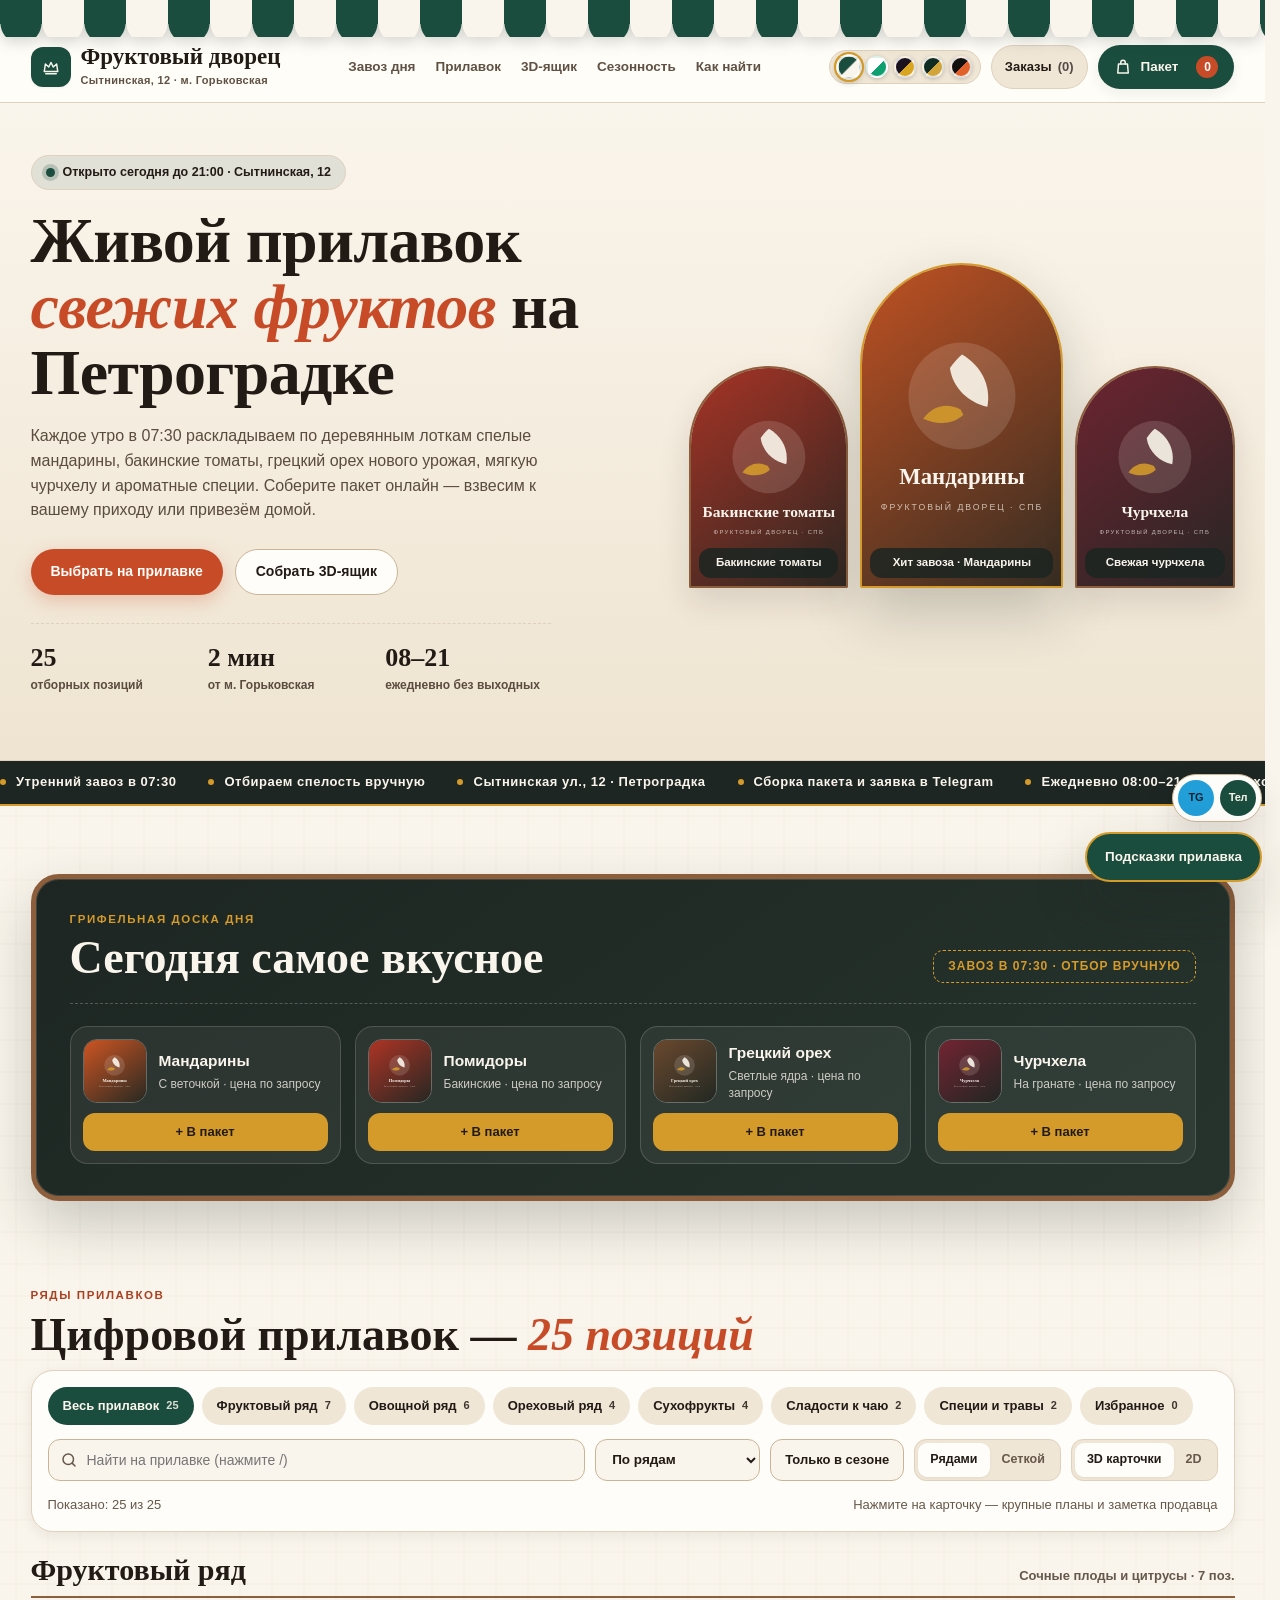
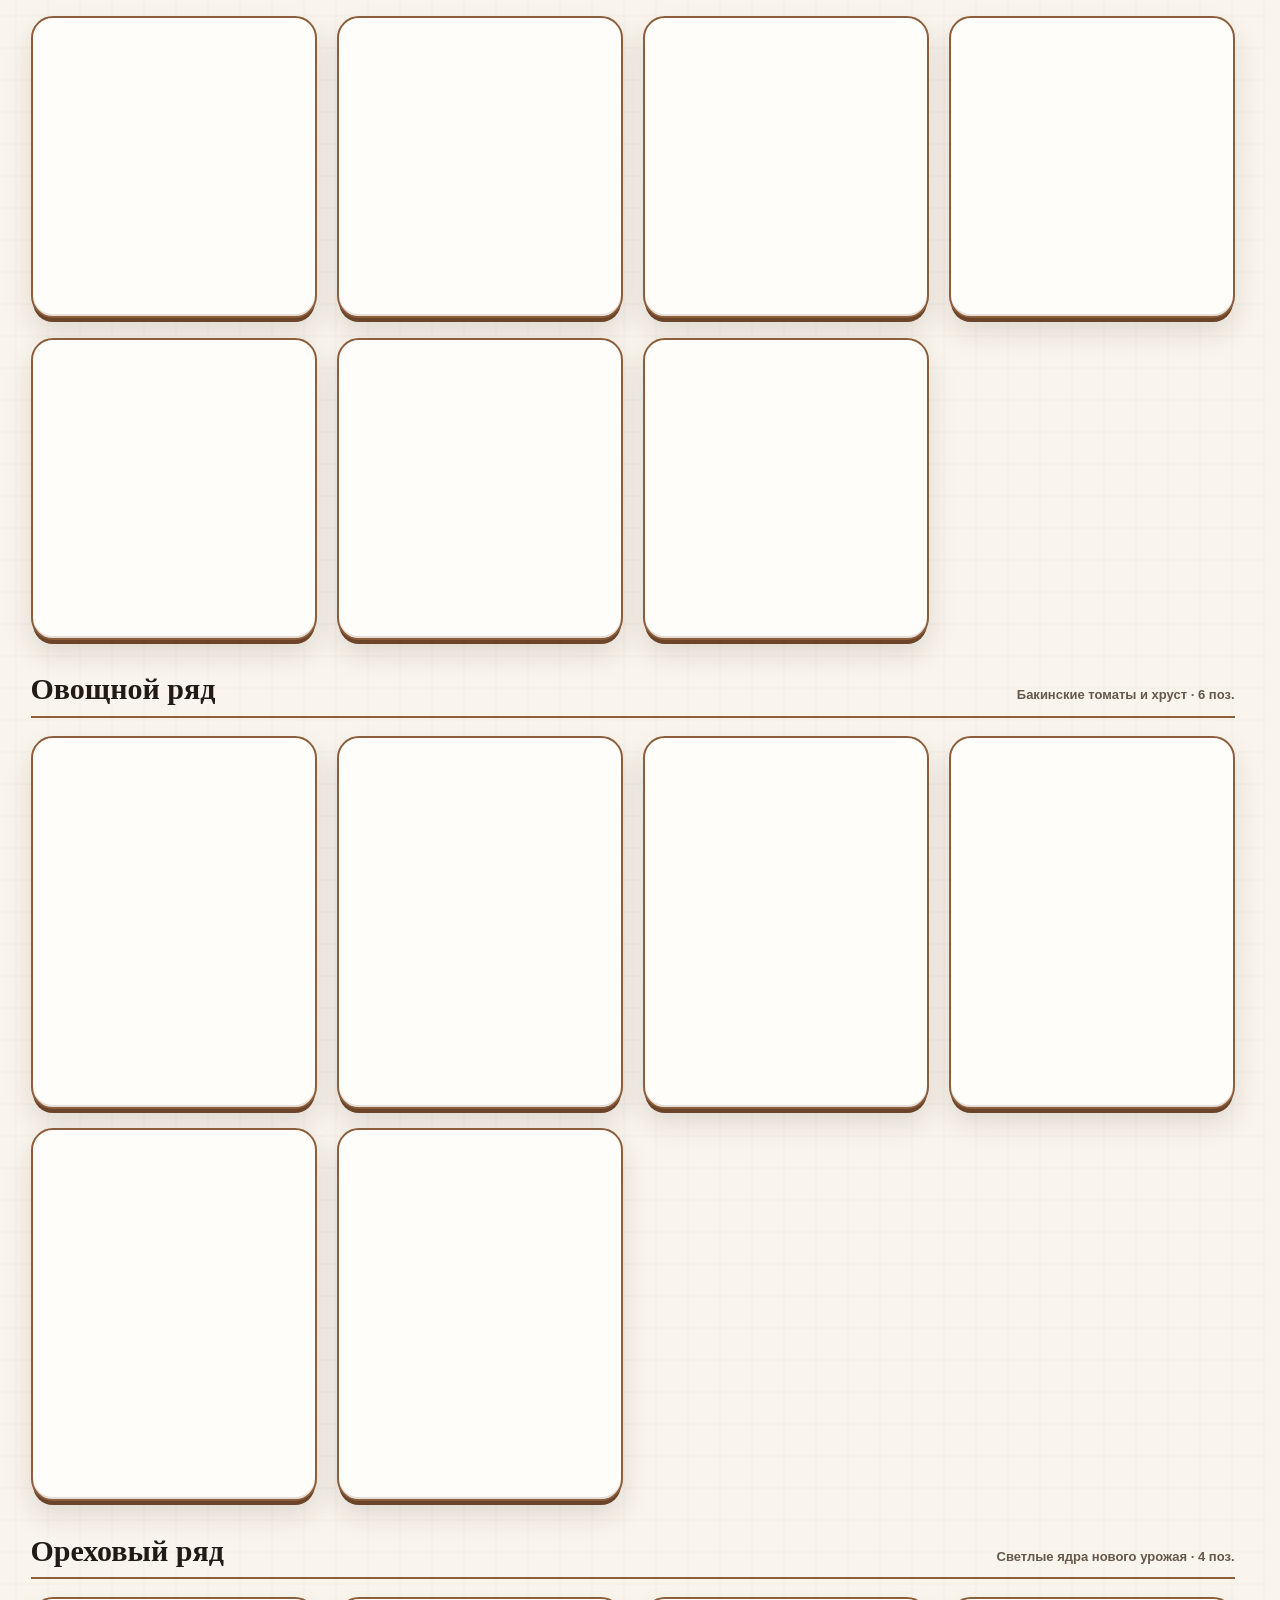
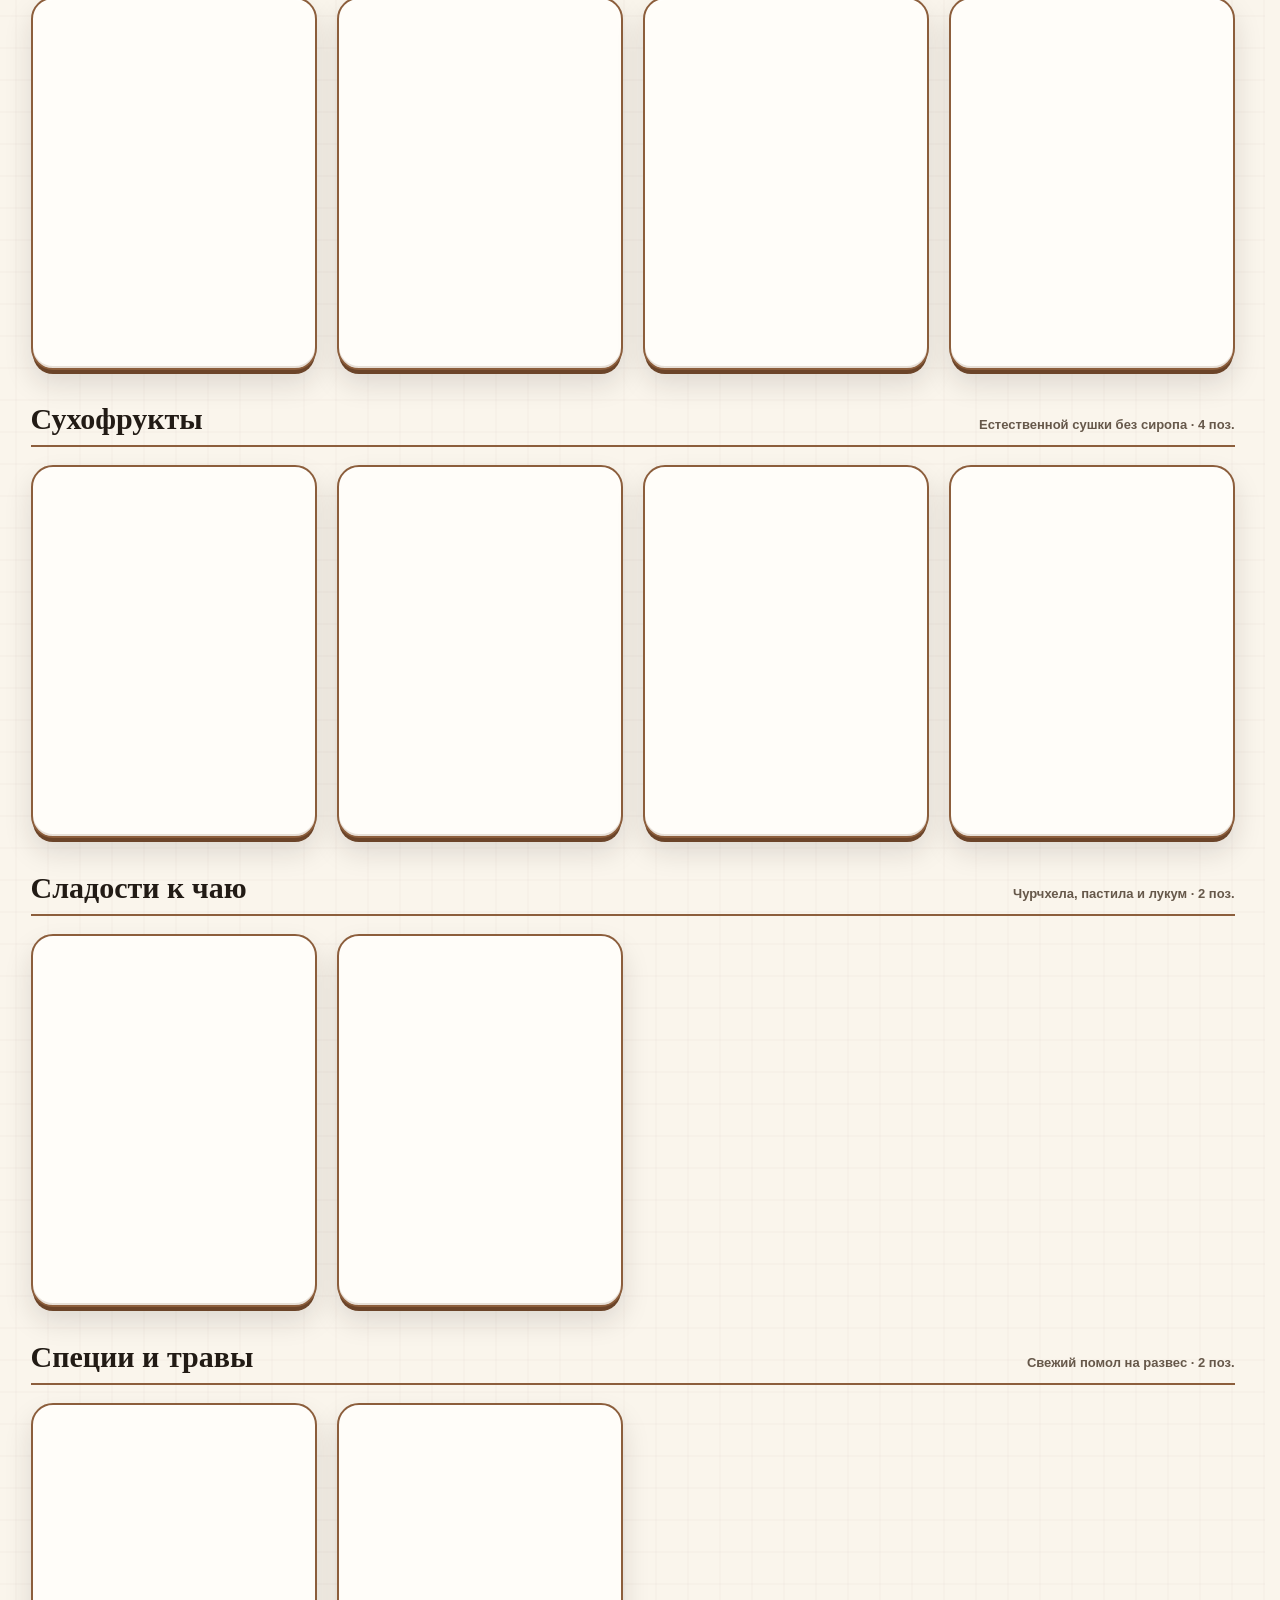
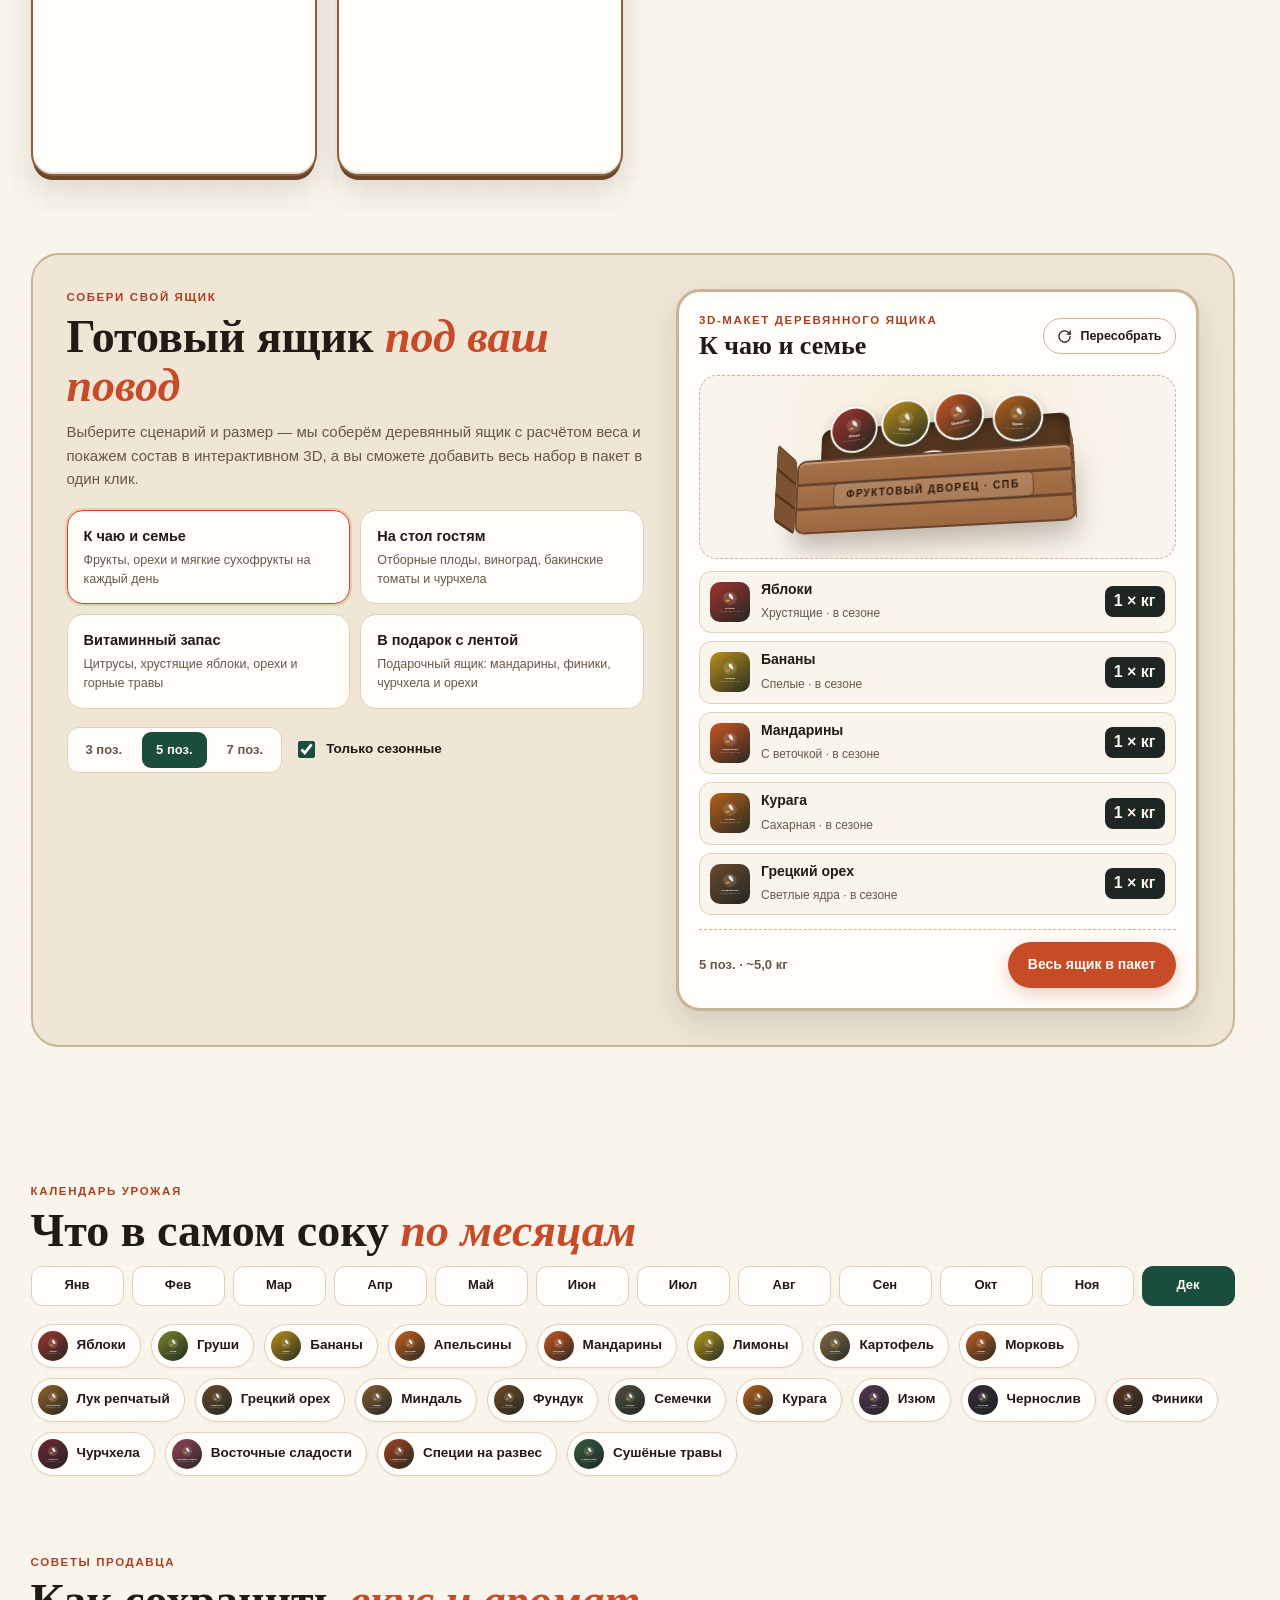
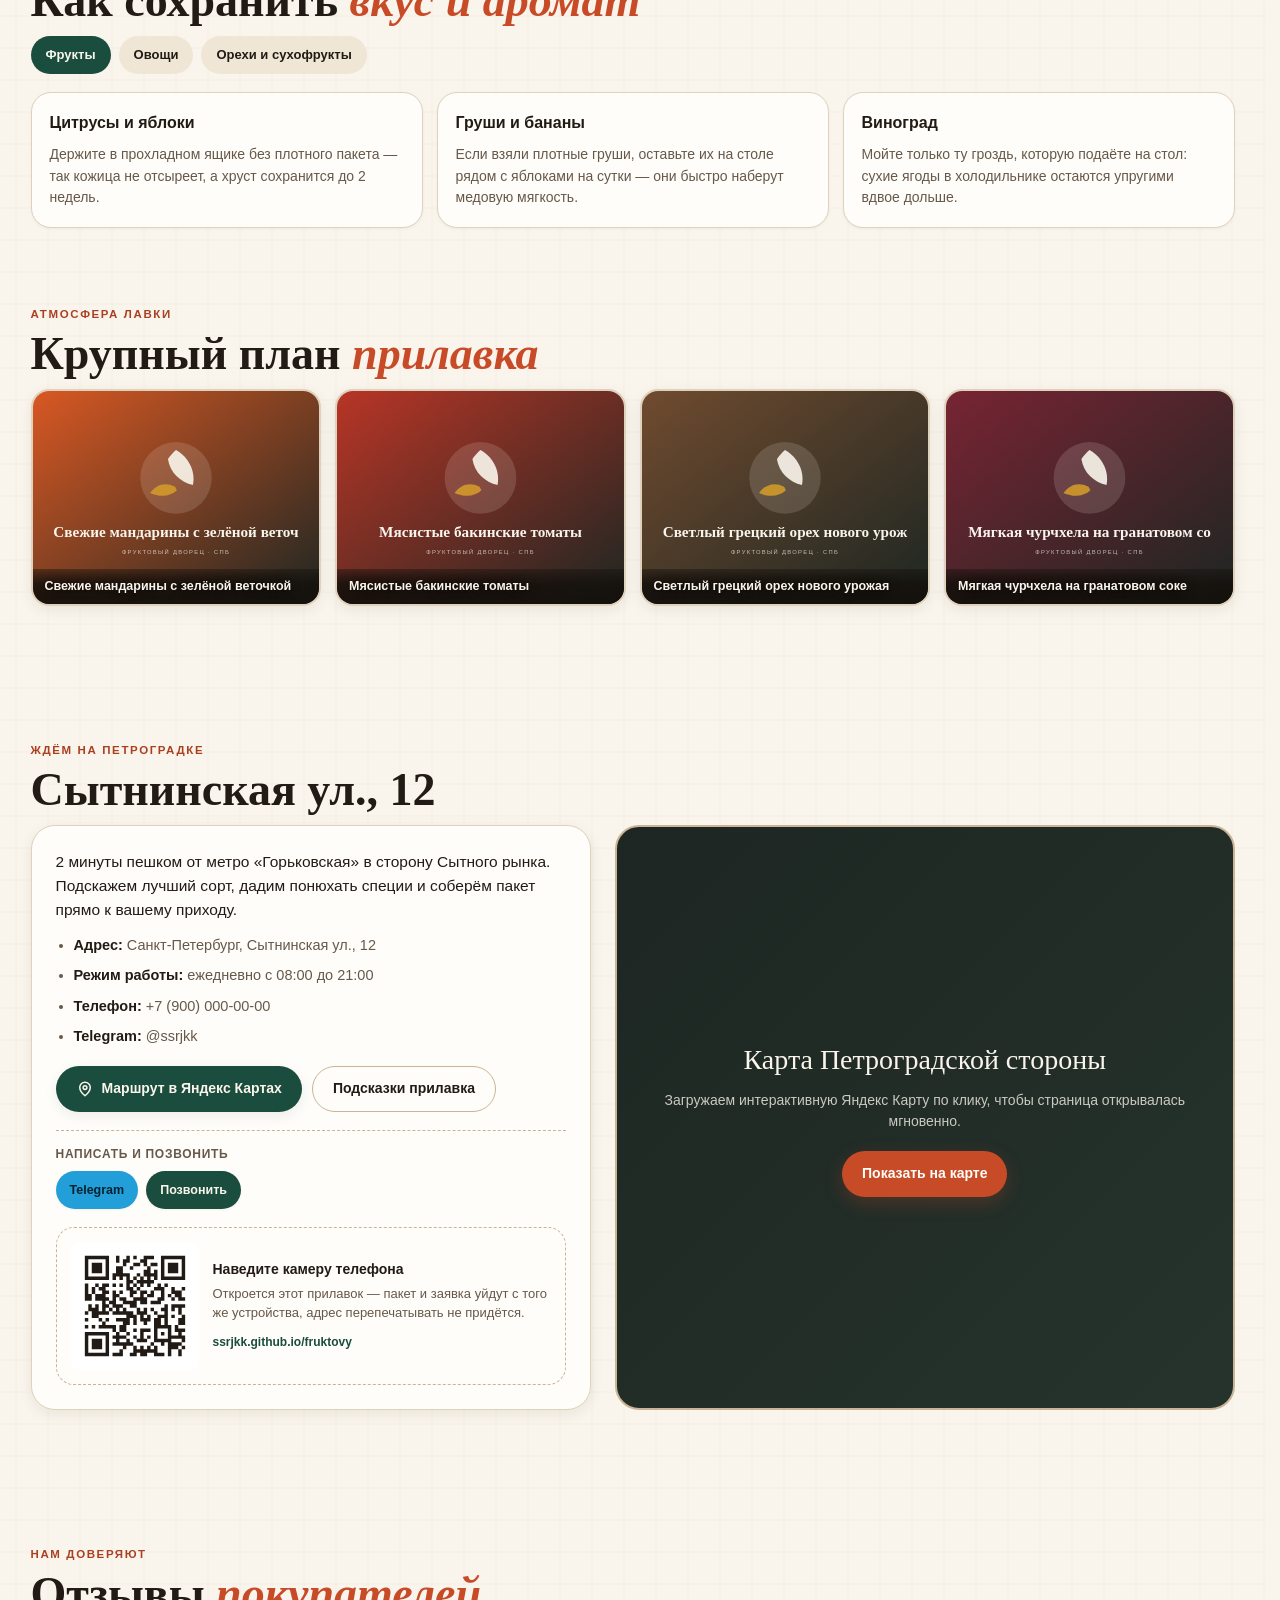
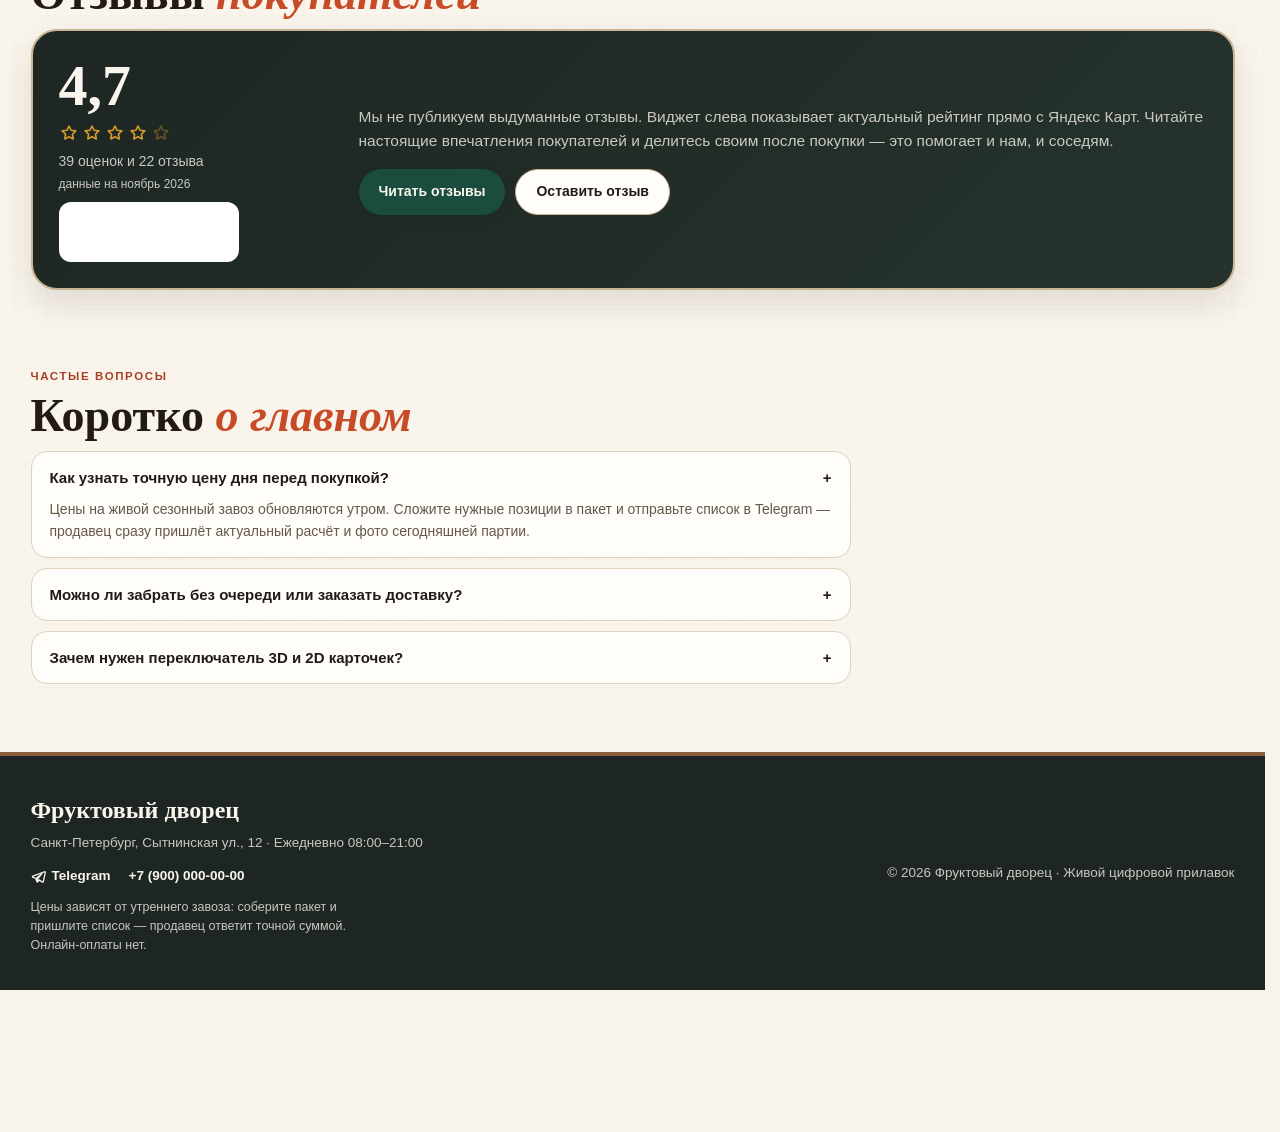
==== commit 0a5eec02: "Фруктовый: контакты, зона доставки и вечный QR — из одного источника Витрина обещала два номера, Wha" ====
--- a/index.html
+++ b/index.html
@@ -5,7 +5,7 @@
   <meta http-equiv="Content-Security-Policy" content="default-src 'self'; script-src 'self'; style-src 'self' 'unsafe-inline'; img-src 'self' data:; font-src 'self' data:; connect-src 'self'; frame-src https://yandex.ru; object-src 'none'; base-uri 'self'; form-action 'self'; manifest-src 'self'; worker-src 'self'">
   <meta name="viewport" content="width=device-width, initial-scale=1.0">
   <title>Фруктовый дворец — Свежие фрукты, овощи, орехи и специи | Сытнинская, 12 (СПб)</title>
-  <meta name="description" content="Цифровой прилавок лавки «Фруктовый дворец» на Петроградке (Сытнинская ул., 12, 2 минуты от м. Горьковская). Отборные сезонные фрукты, бакинские томаты, орехи, сухофрукты, чурчхела и специи на развес. Сборка пакета и заказ в WhatsApp.">
+  <meta name="description" content="Цифровой прилавок лавки «Фруктовый дворец» на Петроградке (Сытнинская ул., 12, 2 минуты от м. Горьковская). Отборные сезонные фрукты, бакинские томаты, орехи, сухофрукты, чурчхела и специи на развес. Сборка пакета и заявка в Telegram.">
   <meta name="robots" content="index, follow">
   <meta name="theme-color" content="#1B4D3E">
   <link rel="icon" href="assets/logo.svg" type="image/svg+xml">
@@ -18,7 +18,7 @@
   <meta property="og:locale" content="ru_RU">
   <meta property="og:site_name" content="Фруктовый дворец">
   <meta property="og:title" content="Фруктовый дворец — Живой прилавок на Сытнинской, 12">
-  <meta property="og:description" content="25 отборных позиций с утреннего завоза: фрукты, овощи, орехи, сухофрукты, чурчхела и специи. Соберите пакет онлайн и отправьте заказ в WhatsApp.">
+  <meta property="og:description" content="25 отборных позиций с утреннего завоза: фрукты, овощи, орехи, сухофрукты, чурчхела и специи. Соберите пакет онлайн и отправьте список в Telegram.">
   <meta property="og:url" content="https://ssrjkk.github.io/fruktovy/">
   <meta property="og:image" content="https://ssrjkk.github.io/fruktovy/assets/og.png">
   <meta name="twitter:card" content="summary_large_image">
@@ -66,7 +66,7 @@
             "name": "Как узнать точную цену дня перед покупкой?",
             "acceptedAnswer": {
               "@type": "Answer",
-              "text": "Цены на живой сезонный завоз обновляются утром. Сложите нужные позиции в пакет и отправьте список в WhatsApp — продавец сразу пришлёт актуальный расчёт и фото сегодняшней партии."
+              "text": "Цены на живой сезонный завоз обновляются утром. Сложите нужные позиции в пакет и отправьте список в Telegram — продавец сразу пришлёт актуальный расчёт и фото сегодняшней партии."
             }
           },
           {
@@ -74,7 +74,7 @@
             "name": "Можно ли забрать без очереди или заказать доставку?",
             "acceptedAnswer": {
               "@type": "Answer",
-              "text": "Да! Выберите в корзине «Самовывоз» или «Доставка по Петроградке» — мы заранее взвесим и аккуратно упакуем заказ."
+              "text": "Да! Выберите в пакете «Самовывоз» или «Курьер по Петроградке и центру» — мы заранее взвесим и аккуратно упакуем заказ."
             }
           },
           {
@@ -105,7 +105,7 @@
     <symbol id="ic-menu" viewBox="0 0 24 24"><path d="M4 7h16M4 12h16M4 17h16"/></symbol>
     <symbol id="ic-refresh" viewBox="0 0 24 24"><path d="M21 12a9 9 0 1 1-2.6-6.4L21 8"/><path d="M21 3v5h-5"/></symbol>
     <symbol id="ic-pin" viewBox="0 0 24 24"><path d="M12 21s-7-5.7-7-11a7 7 0 1 1 14 0c0 5.3-7 11-7 11z"/><circle cx="12" cy="10" r="2.5"/></symbol>
-    <symbol id="ic-wa" viewBox="0 0 24 24"><path d="M20 11.5A8.5 8.5 0 0 1 7.6 19l-3.6 1 1-3.5A8.5 8.5 0 1 1 20 11.5z"/></symbol>
+    <symbol id="ic-tg" viewBox="0 0 24 24"><path d="M21.6 4.4 2.9 11.5c-.9.3-.9 1.5 0 1.8l4.6 1.5 1.8 5.4c.2.7 1.1.9 1.6.3l2.5-2.9 4.6 3.4c.6.4 1.4.1 1.6-.6l3.3-15c.2-.9-.7-1.6-1.3-1zM9.4 14.1l8.1-6.6-6.5 7.8-.3 3.5-1.2-4.7z"/></symbol>
     <symbol id="ic-star" viewBox="0 0 24 24"><path d="m12 3.6 2.5 5.1 5.6.8-4 4 1 5.6-5.1-2.7-5 2.7.9-5.6-4-4 5.6-.8L12 3.6z"/></symbol>
     <symbol id="ic-share" viewBox="0 0 24 24"><circle cx="18" cy="5" r="3"/><circle cx="6" cy="12" r="3"/><circle cx="18" cy="19" r="3"/><path d="m8.6 13.5 6.8 4M15.4 6.5l-6.8 4"/></symbol>
   </svg>
@@ -236,12 +236,12 @@
         <span class="ticker-item"><span class="ticker-dot"></span>Утренний завоз в 07:30</span>
         <span class="ticker-item"><span class="ticker-dot"></span>Отбираем спелость вручную</span>
         <span class="ticker-item"><span class="ticker-dot"></span>Сытнинская ул., 12 · Петроградка</span>
-        <span class="ticker-item"><span class="ticker-dot"></span>Сборка пакета и заявка в WhatsApp</span>
+        <span class="ticker-item"><span class="ticker-dot"></span>Сборка пакета и заявка в Telegram</span>
         <span class="ticker-item"><span class="ticker-dot"></span>Ежедневно 08:00–21:00 без выходных</span>
         <span class="ticker-item"><span class="ticker-dot"></span>Утренний завоз в 07:30</span>
         <span class="ticker-item"><span class="ticker-dot"></span>Отбираем спелость вручную</span>
         <span class="ticker-item"><span class="ticker-dot"></span>Сытнинская ул., 12 · Петроградка</span>
-        <span class="ticker-item"><span class="ticker-dot"></span>Сборка пакета и заявка в WhatsApp</span>
+        <span class="ticker-item"><span class="ticker-dot"></span>Сборка пакета и заявка в Telegram</span>
         <span class="ticker-item"><span class="ticker-dot"></span>Ежедневно 08:00–21:00 без выходных</span>
       </div>
     </div>
@@ -432,7 +432,7 @@
                 <li><strong style="color:var(--ink);">Адрес:</strong> Санкт-Петербург, Сытнинская ул., 12</li>
                 <li><strong style="color:var(--ink);">Режим работы:</strong> ежедневно с 08:00 до 21:00</li>
                 <li><strong style="color:var(--ink);">Телефон:</strong> <a href="tel:+79000000000">+7 (900) 000-00-00</a></li>
-                <li><strong style="color:var(--ink);">WhatsApp:</strong> <a href="https://t.me/ssrjkk">+7 (900) 000-00-00</a></li>
+                <li><strong style="color:var(--ink);">Telegram:</strong> <a href="https://t.me/ssrjkk" target="_blank" rel="noopener noreferrer">@ssrjkk</a></li>
               </ul>
             </div>
             <div style="display:flex;flex-wrap:wrap;gap:10px;">
@@ -446,9 +446,17 @@
             <div class="contact-actions" style="padding-top:14px;border-top:1px dashed var(--border-strong);">
               <div style="font-size:12px;font-weight:800;color:var(--ink-muted);text-transform:uppercase;letter-spacing:0.06em;">Написать и позвонить</div>
               <div class="messenger-grid">
-                <a href="https://t.me/ssrjkk" target="_blank" rel="noopener noreferrer" class="msg-pill msg-wa">WhatsApp</a>
+                <a href="https://t.me/ssrjkk" target="_blank" rel="noopener noreferrer" class="msg-pill msg-tg">Telegram</a>
                 <a href="tel:+79000000000" class="msg-pill msg-call">Позвонить</a>
-                <a href="tel:+79000000000" class="msg-pill msg-call2">Второй номер</a>
+              </div>
+            </div>
+
+            <div class="qr-card">
+              <img src="./assets/qr.svg" alt="QR-код, ведущий на сайт лавки «Фруктовый дворец»" width="128" height="128" loading="lazy" decoding="async">
+              <div>
+                <div class="qr-card-lead">Наведите камеру телефона</div>
+                <p class="qr-card-note">Откроется этот прилавок — пакет и заявка уйдут с того же устройства, адрес перепечатывать не придётся.</p>
+                <span class="qr-card-url">ssrjkk.github.io/fruktovy</span>
               </div>
             </div>
           </div>
@@ -501,11 +509,11 @@
         <div class="faq-list">
           <details class="faq-item" open>
             <summary>Как узнать точную цену дня перед покупкой?<span>+</span></summary>
-            <p>Цены на живой сезонный завоз обновляются утром. Сложите нужные позиции в пакет и отправьте список в WhatsApp — продавец сразу пришлёт актуальный расчёт и фото сегодняшней партии.</p>
+            <p>Цены на живой сезонный завоз обновляются утром. Сложите нужные позиции в пакет и отправьте список в Telegram — продавец сразу пришлёт актуальный расчёт и фото сегодняшней партии.</p>
           </details>
           <details class="faq-item">
             <summary>Можно ли забрать без очереди или заказать доставку?<span>+</span></summary>
-            <p>Да! Выберите в корзине «Самовывоз» или «Доставка по Петроградке» — мы заранее взвесим и аккуратно упакуем заказ.</p>
+            <p>Да! Выберите в пакете «Самовывоз» или «Курьер по Петроградке и центру» — мы заранее взвесим и аккуратно упакуем заказ.</p>
           </details>
           <details class="faq-item">
             <summary>Зачем нужен переключатель 3D и 2D карточек?<span>+</span></summary>
@@ -522,8 +530,7 @@
         <strong class="serif" style="font-size:24px;">Фруктовый дворец</strong>
         <div style="color:var(--chalk-muted);margin-top:4px;">Санкт-Петербург, Сытнинская ул., 12 · Ежедневно 08:00–21:00</div>
         <div class="foot-contacts">
-          <a href="https://t.me/ssrjkk" target="_blank" rel="noopener noreferrer"><svg class="icon" aria-hidden="true"><use href="#ic-wa"/></svg> WhatsApp</a>
-          <a href="tel:+79000000000">+7 (900) 000-00-00</a>
+          <a href="https://t.me/ssrjkk" target="_blank" rel="noopener noreferrer"><svg class="icon" aria-hidden="true"><use href="#ic-tg"/></svg> Telegram</a>
           <a href="tel:+79000000000">+7 (900) 000-00-00</a>
         </div>
         <div class="foot-note">Цены зависят от утреннего завоза: соберите пакет и пришлите список — продавец ответит точной суммой. Онлайн-оплаты нет.</div>
@@ -617,7 +624,7 @@
 
         <div style="display:flex;gap:8px;">
           <button type="button" class="wish-chip is-active" data-delivery="pickup" style="flex:1;">Самовывоз · бесплатно</button>
-          <button type="button" class="wish-chip" data-delivery="courier" style="flex:1;">Курьер по СПб · 250 ₽</button>
+          <button type="button" class="wish-chip" data-delivery="courier" style="flex:1;">Курьер · Петроградка и центр · 250 ₽</button>
         </div>
 
         <div style="display:flex;flex-wrap:wrap;gap:6px;" id="wishChips">
@@ -634,9 +641,9 @@
           <button type="button" id="openCheckoutBtn" class="btn btn-primary" style="flex:1;">Оформить заявку</button>
         </div>
 
-        <button type="button" id="sendWaOrderBtn" class="btn btn-outline btn-wa" style="height:40px;font-size:13px;">
-          <svg class="icon" style="width:15px;height:15px;"><use href="#ic-wa"/></svg>
-          <span>Быстрый заказ в WhatsApp</span>
+        <button type="button" id="sendChatOrderBtn" class="btn btn-outline btn-tg" style="height:40px;font-size:13px;">
+          <svg class="icon" style="width:15px;height:15px;"><use href="#ic-tg"/></svg>
+          <span>Быстрый заказ в Telegram</span>
         </button>
       </div>
     </div>
@@ -666,13 +673,13 @@
           </label>
           <label class="field-lbl">
             <span>Куда ответить *</span>
-            <input id="chkPhone" type="text" autocomplete="tel" placeholder="7 (900) 000-00-00 или nick в WhatsApp" required>
+            <input id="chkPhone" type="text" autocomplete="tel" placeholder="ваш номер или @nick в Telegram" required>
           </label>
         </div>
 
         <div id="chkAddressBlock" class="form-grid is-2" style="display:none;">
           <label class="field-lbl">
-            <span>Адрес доставки (СПб) *</span>
+            <span>Адрес доставки (Петроградка и центр) *</span>
             <input id="chkAddress" type="text" autocomplete="street-address" placeholder="Большой пр. П.С., д. 45, кв. 12">
           </label>
           <label class="field-lbl">
@@ -692,12 +699,12 @@
           <div class="cart-total-line is-grand"><span>Стоимость</span><strong id="chkSummaryTotal">в подтверждении</strong></div>
         </div>
 
-        <button type="button" id="submitRequestBtn" class="btn btn-primary" style="width:100%;height:50px;font-size:15px;"><svg class="icon" style="width:15px;height:15px;"><use href="#ic-wa"/></svg> Отправить заявку в WhatsApp</button>
+        <button type="button" id="submitRequestBtn" class="btn btn-primary" style="width:100%;height:50px;font-size:15px;"><svg class="icon" style="width:15px;height:15px;"><use href="#ic-tg"/></svg> Отправить заявку в Telegram</button>
         <p style="margin:10px 0 0;font-size:12.5px;color:var(--ink-muted);text-align:center;">
-          Откроется WhatsApp с готовым списком. Можно и напрямую:
+          Откроется Telegram, а список пакета скопируется в буфер обмена — останется вставить его в чат. Можно и напрямую:
           <a href="tel:+79000000000">+7 (900) 000-00-00</a>.
         </p>
-        <p class="form-privacy">Онлайн-оплаты нет — счёт по сегодняшнему завозу пришлёт продавец. Сайт ничего не отправляет и не собирает: список уходит в WhatsApp только когда вы сами нажимаете кнопку, а лежит он в вашем браузере.</p>
+        <p class="form-privacy">Онлайн-оплаты нет — счёт по сегодняшнему завозу пришлёт продавец. Сайт ничего не отправляет и не собирает: список уходит в Telegram только когда вы сами нажимаете кнопку, а лежит он в вашем браузере.</p>
       </div>
 
       <div id="checkoutSuccessView" class="modal-body" style="display:none;text-align:center;">
@@ -706,7 +713,7 @@
         <p id="successOrderMeta" style="margin:0;color:var(--ink-muted);font-size:14.5px;"></p>
         <div id="successReceipt" class="order-card" style="text-align:left;"></div>
         <div style="display:flex;flex-wrap:wrap;gap:10px;justify-content:center;">
-          <a id="successWaLink" href="https://t.me/ssrjkk" target="_blank" rel="noopener noreferrer" class="btn btn-brand">Открыть WhatsApp ещё раз</a>
+          <a id="successChatLink" href="https://t.me/ssrjkk" target="_blank" rel="noopener noreferrer" class="btn btn-brand">Открыть Telegram ещё раз</a>
           <button type="button" id="doneCheckoutBtn" class="btn btn-outline">Вернуться на прилавок</button>
         </div>
       </div>
@@ -727,10 +734,10 @@
     </div>
   </dialog>
 
-  <!-- Плавающий док связи (WhatsApp + телефон) и подсказки прилавка -->
+  <!-- Плавающий док связи (Telegram + телефон) и подсказки прилавка -->
   <div class="floating-hub" aria-label="Быстрая связь и подсказки">
     <div class="hub-messengers">
-      <a href="https://t.me/ssrjkk" target="_blank" rel="noopener noreferrer" class="hub-m-btn msg-wa" title="Написать в WhatsApp">WA</a>
+      <a href="https://t.me/ssrjkk" target="_blank" rel="noopener noreferrer" class="hub-m-btn msg-tg" title="Написать в Telegram">TG</a>
       <a href="tel:+79000000000" class="hub-m-btn msg-call" title="Позвонить в лавку">Тел</a>
     </div>
     <button type="button" id="toggleChatBtn" class="chat-fab" aria-expanded="false" aria-controls="storeChatWidget">
@@ -744,7 +751,7 @@
         <div class="chat-avatar">Ф</div>
         <div>
           <strong style="display:block;font-size:14px;line-height:1.1;">Фруктовый дворец · Сытнинская, 12</strong>
-          <span style="font-size:11.5px;color:var(--chalk-muted);">Автоподсказки · живой ответ — в WhatsApp</span>
+          <span style="font-size:11.5px;color:var(--chalk-muted);">Автоподсказки · живой ответ — в Telegram</span>
         </div>
       </div>
       <button type="button" id="closeChatBtn" style="color:var(--chalk-ink);font-size:18px;font-weight:800;width:32px;height:32px;" aria-label="Свернуть чат">✕</button>
@@ -756,7 +763,7 @@
       <button type="button" class="chat-quick-btn" data-chat-q="Что сегодня самое сладкое?">Что самое сладкое?</button>
       <button type="button" class="chat-quick-btn" data-chat-q="Есть промокод на скидку?">Промокод?</button>
       <button type="button" class="chat-quick-btn" data-chat-q="Сколько стоит доставка?">Доставка?</button>
-      <a href="https://t.me/ssrjkk" target="_blank" rel="noopener noreferrer" class="chat-quick-btn">Написать в WhatsApp →</a>
+      <a href="https://t.me/ssrjkk" target="_blank" rel="noopener noreferrer" class="chat-quick-btn">Написать в Telegram →</a>
     </div>
 
     <form id="chatForm" class="chat-input-row">
--- a/css/style.css
+++ b/css/style.css
@@ -318,8 +318,8 @@
   border: 1.5px solid var(--border-strong);
 }
 .btn-outline:hover { border-color: var(--accent); color: var(--accent); }
-/* WhatsApp — единственный мессенджер лавки; цвет берём из темы, а не из бренд-палитры. */
-.btn-wa { border-color: var(--fresh); color: var(--fresh); font-weight: 800; }
+/* Telegram — единственный мессенджер лавки; контур кнопки берём из темы. */
+.btn-tg { border-color: var(--fresh); color: var(--fresh); font-weight: 800; }
 
 /* ==========================================================================
    3. MARKET AWNING & STICKY HEADER
@@ -2095,7 +2095,8 @@
   font-weight: 800;
 }
 
-/* Пиллы связи: WhatsApp + два телефона. Чужих бренд-цветов тут нет —
+/* Пиллы связи: Telegram + телефон. Пилюля мессенджера одна, цвет её — фирменный синий Telegram,
+   текст почти чёрный: так контраст держится во всех пяти палитрах, а не только в светлой.
    каналы только те, что реально есть у лавки. */
 .messenger-grid {
   display: flex;
@@ -2118,10 +2119,29 @@
 }
 .msg-pill:hover { transform: translateY(-1px); filter: brightness(1.07); }
 /* Двойной класс: цвет перебивает и .msg-pill, и .hub-m-btn с их белым текстом. */
-.msg-pill.msg-wa, .hub-m-btn.msg-wa { background: #25D366; color: #0B3A22; }
+.msg-pill.msg-tg, .hub-m-btn.msg-tg { background: #229ED9; color: #052231; }
 .msg-pill.msg-call, .hub-m-btn.msg-call { background: var(--brand); color: var(--brand-ink); }
-.msg-pill.msg-call2, .hub-m-btn.msg-call2 { background: var(--accent); color: var(--accent-ink); }
-
+
+/* QR ведёт ровно на канонический адрес — его рисует tools/build.py, а гейт сверяет
+   матрицу с SITE_URL. Подложка белая во всех палитрах: камере нужен максимальный
+   контраст модулей, а не наша тема. */
+.qr-card {
+  display: flex;
+  align-items: center;
+  gap: 14px;
+  padding: 14px;
+  border: 1.5px dashed var(--border-strong);
+  border-radius: 18px;
+  background: var(--surface);
+}
+.qr-card img { flex: 0 0 auto; width: 128px; height: 128px; border-radius: 10px; background: #FFFFFF; }
+.qr-card-lead { font-size: 14px; font-weight: 800; margin-bottom: 4px; }
+.qr-card-note { margin: 0 0 6px; font-size: 13px; line-height: 1.45; color: var(--ink-muted); }
+.qr-card-url { display: inline-block; font-size: 12px; font-weight: 700; color: var(--brand); word-break: break-all; }
+@media (max-width: 420px) {
+  .qr-card { flex-direction: column; align-items: flex-start; }
+}
+ 
 /* Floating Messenger Dock & In-Store Live Chat */
 .floating-hub {
   position: fixed;
@@ -2336,7 +2356,7 @@
 @media print {
   /* Кнопки и поля на бумаге ничего не делают: часть из них — фильтр, часть — модальное
      окно пакета. Печатается только то, что можно прочитать или набрать. */
-  .site-header, .market-awning, .hero-arches, .ticker, .builder, #builder, .chat-widget, .chat-fab,
+  .site-header, .market-awning, .hero-arches, .ticker, #builder, .chat-widget, .chat-fab,
   .floating-hub, .hub-messengers, .card-media, .card-action-slot, .cart-foot, .modal-close, dialog,
   .cat-tab, .size-pill, .month-btn, .season-chip, .view-btn, .preset-btn, .swatch-btn,
   .theme-pill, .wish-chip, .select-ctrl, .peek-trigger, .card-add-btn, .fav-btn,
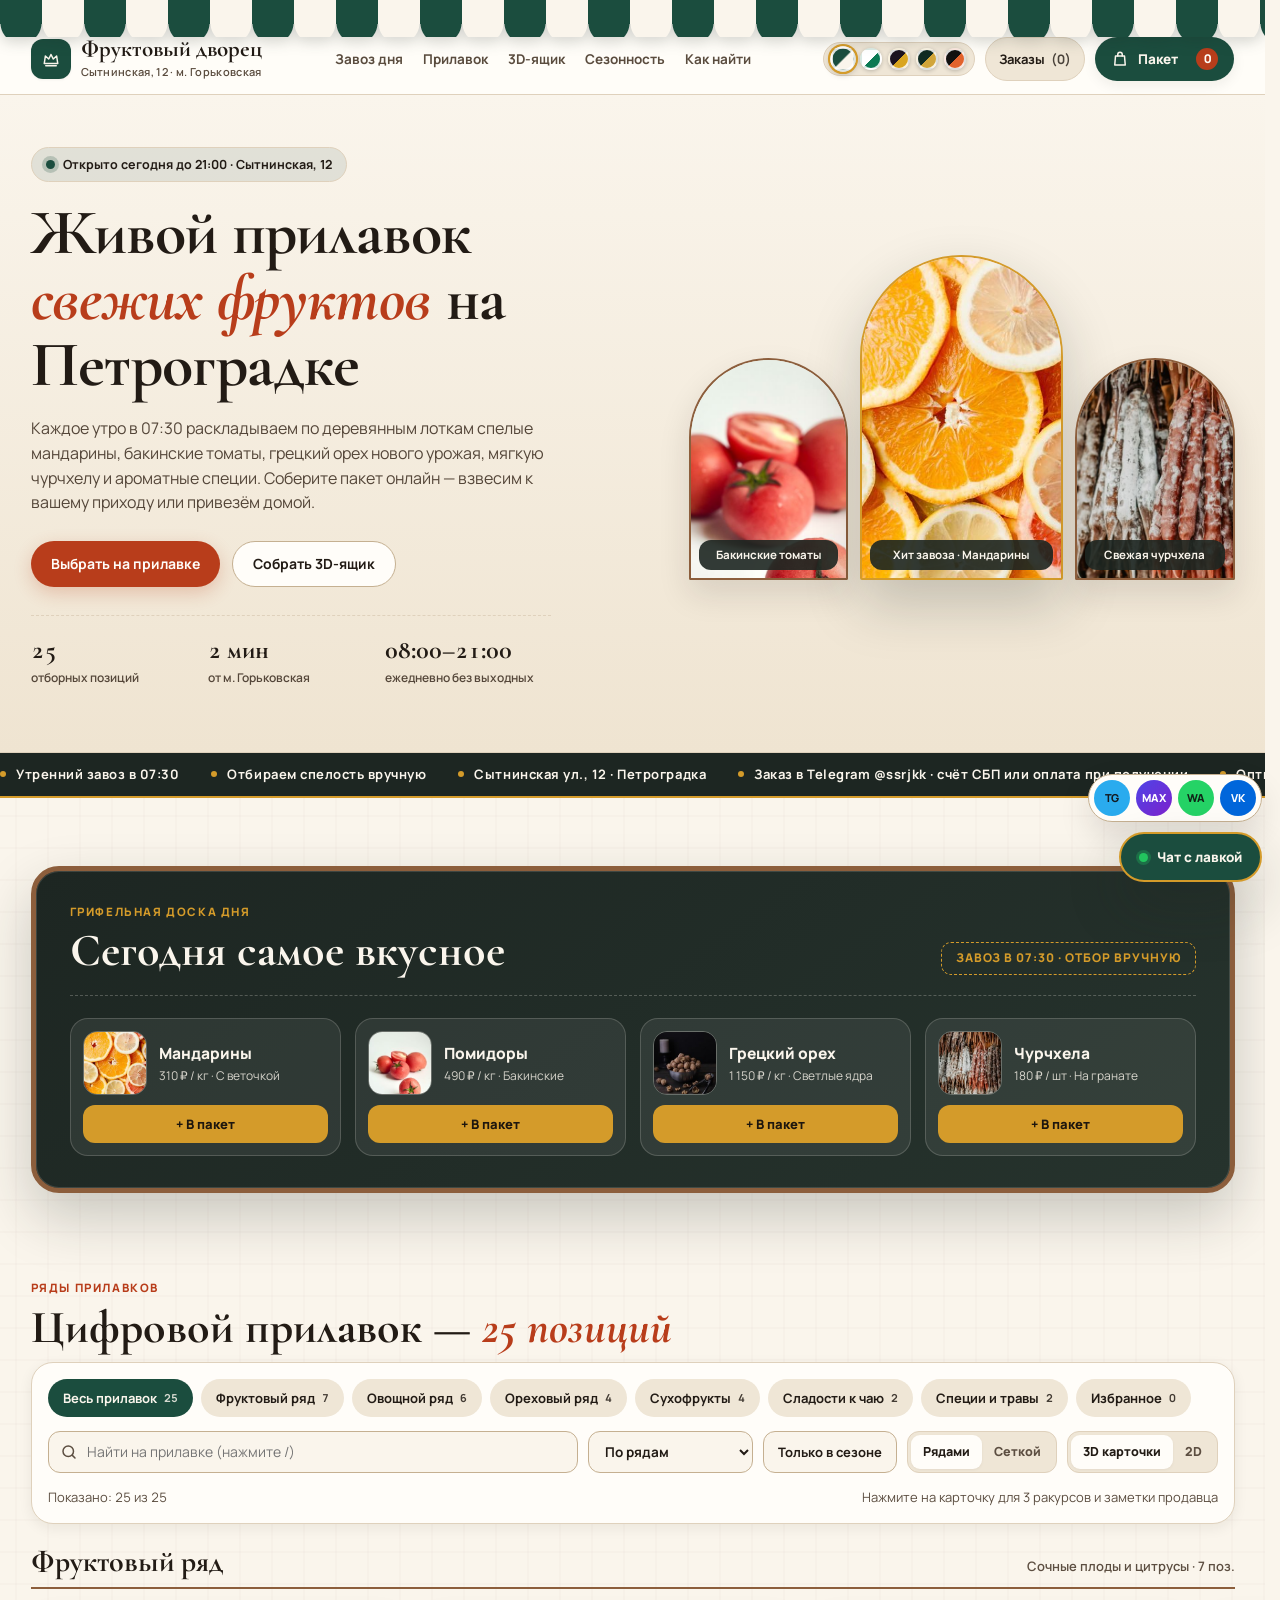
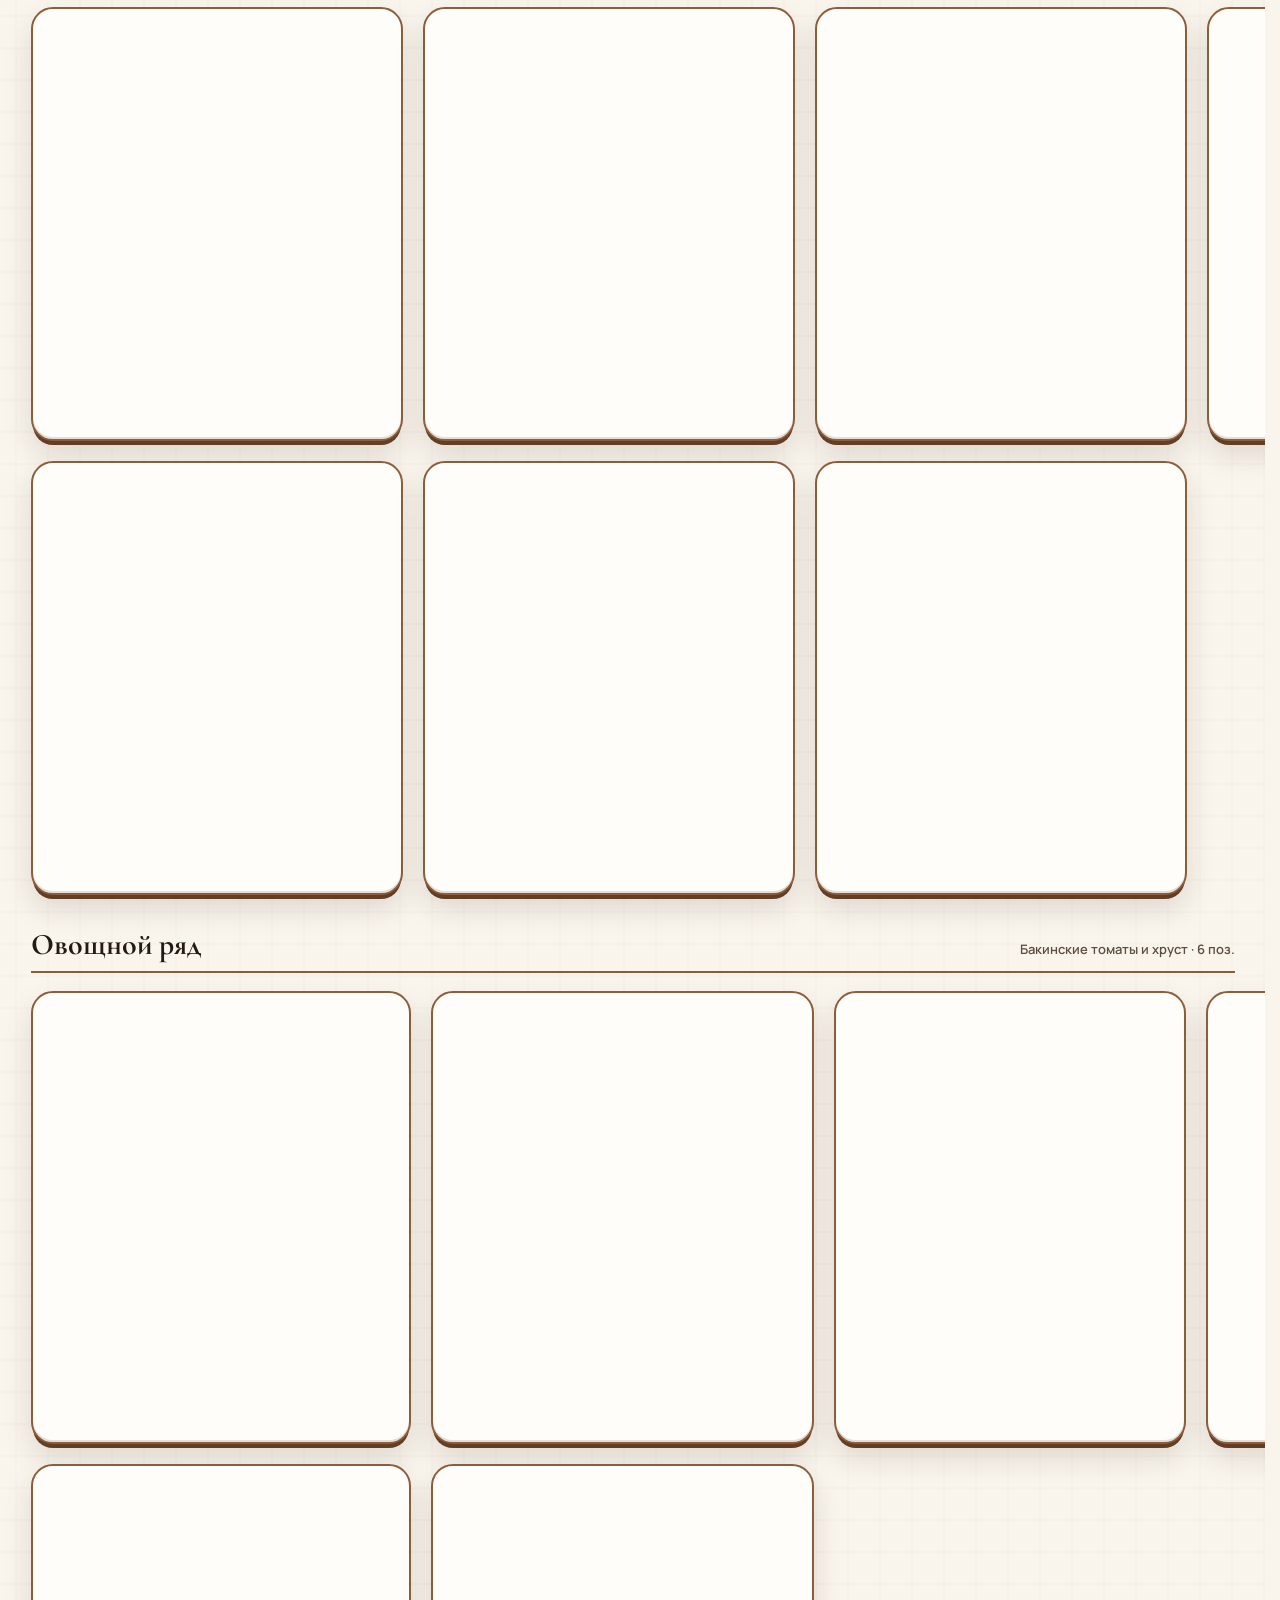
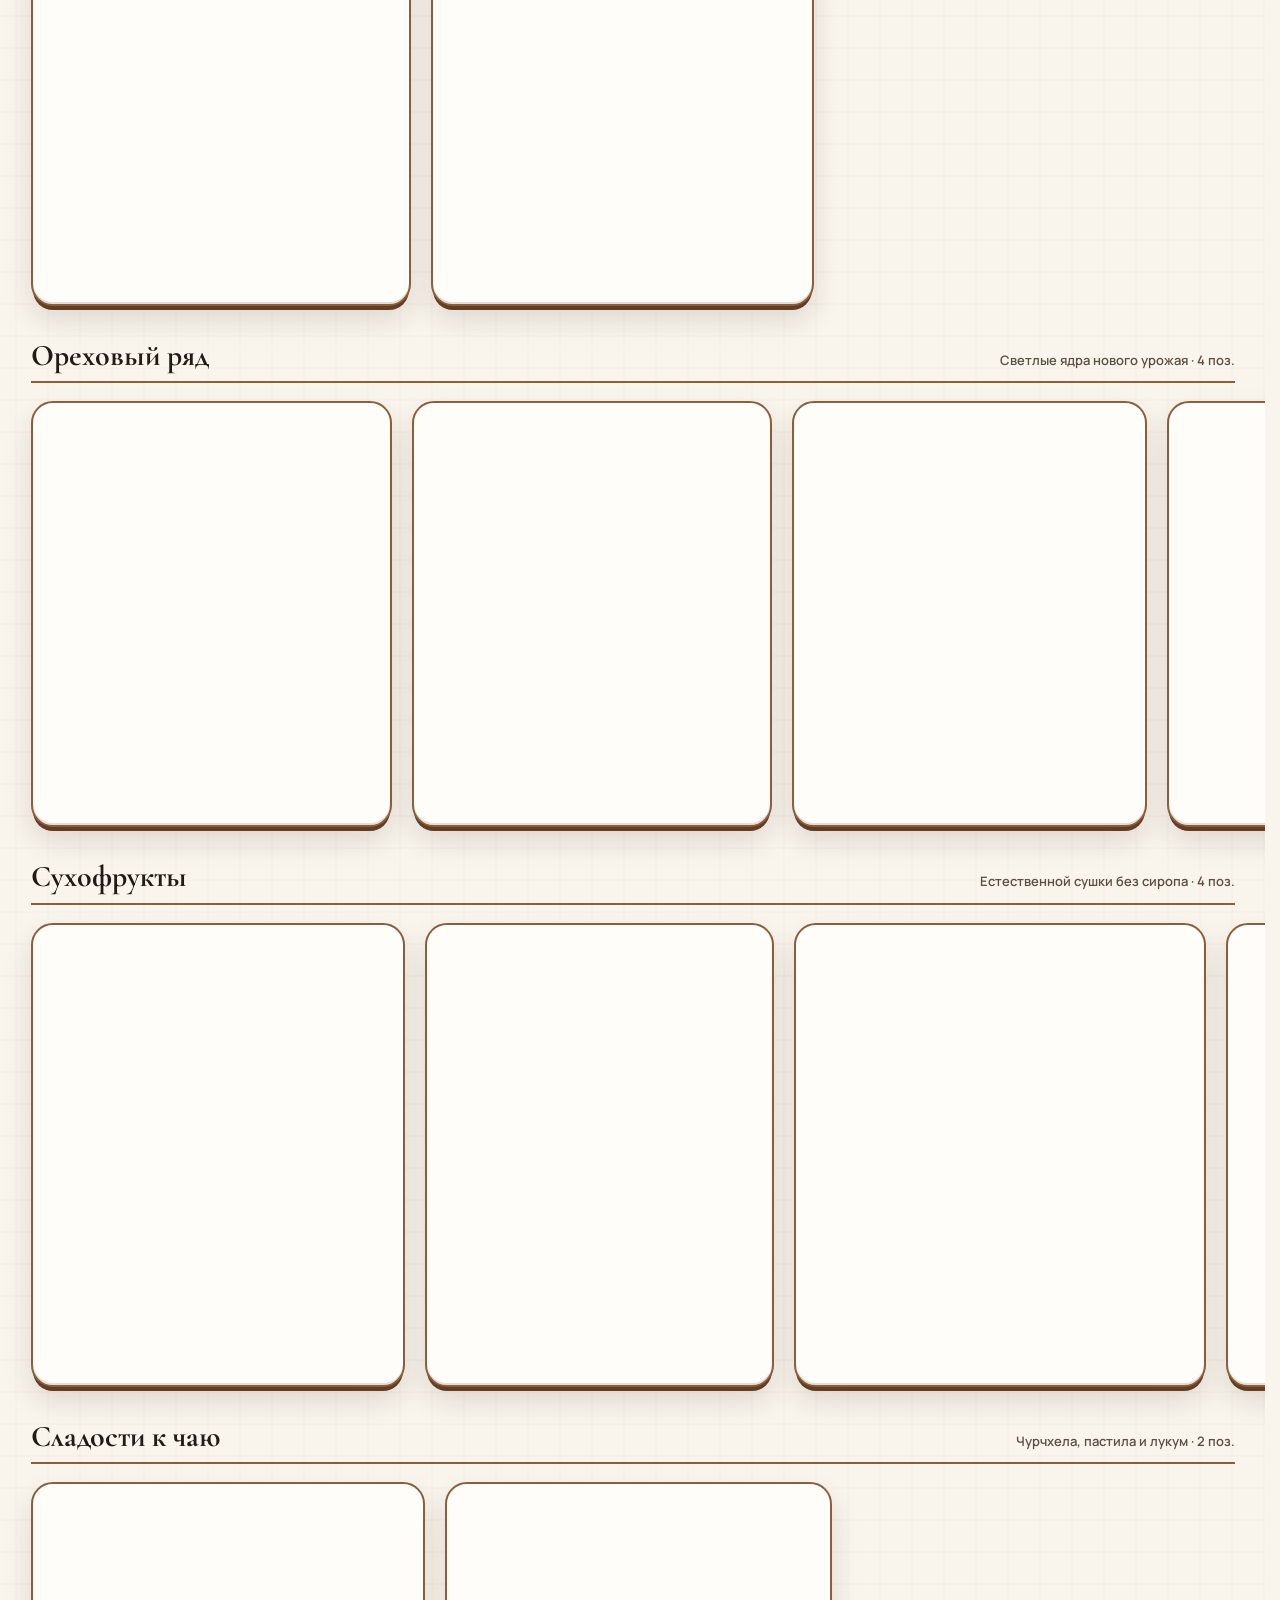
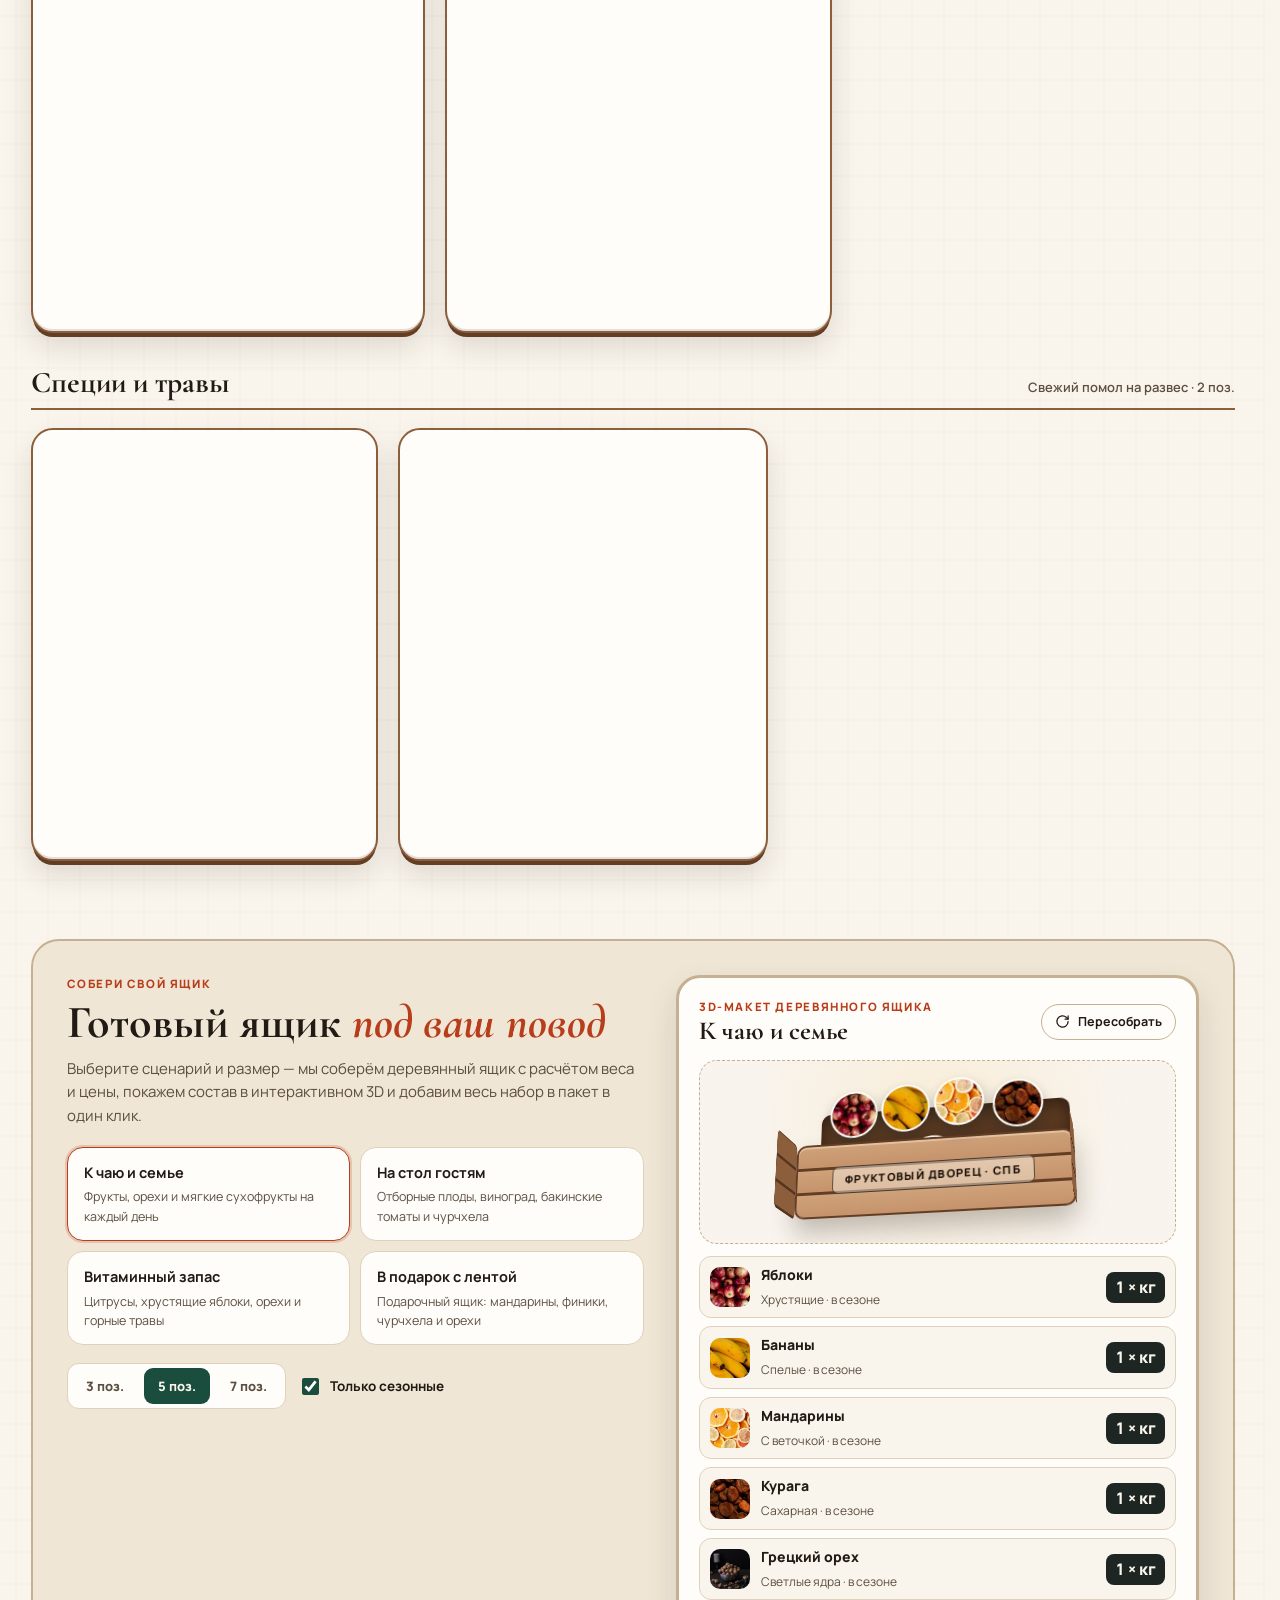
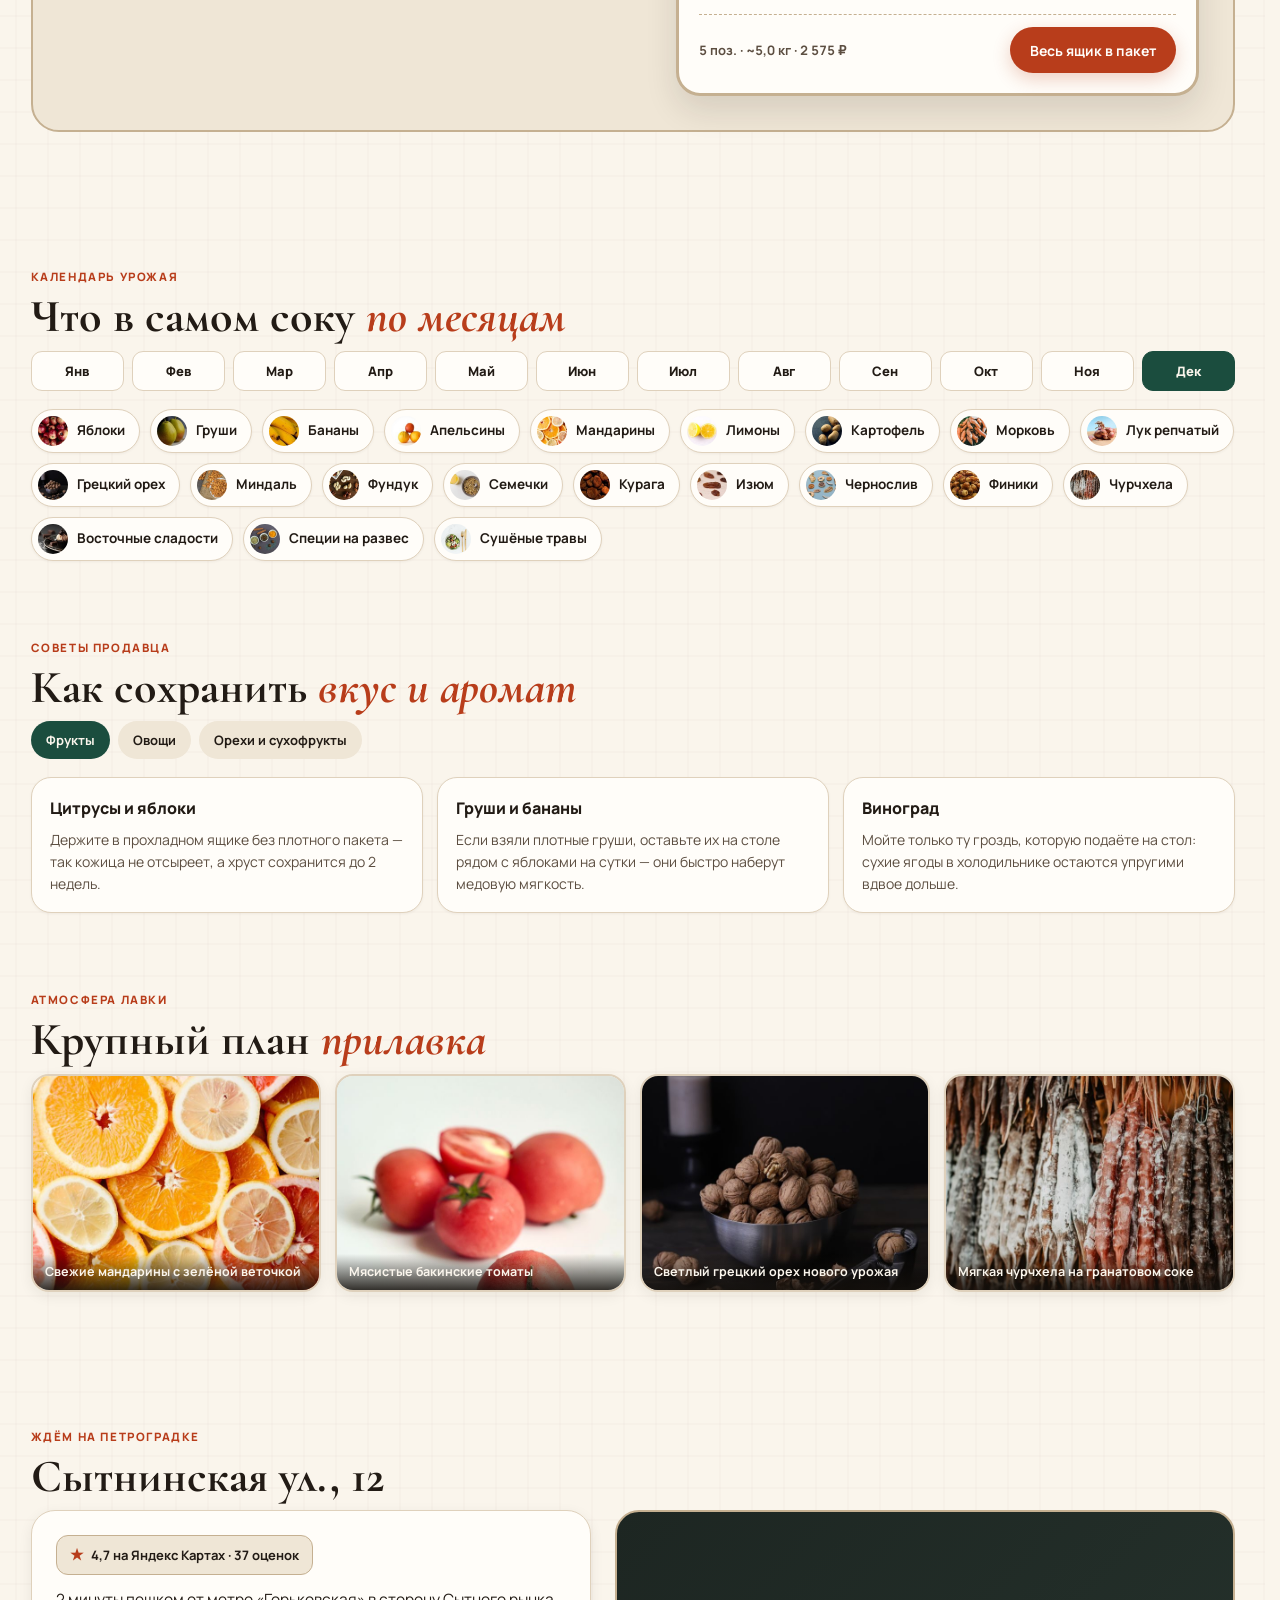
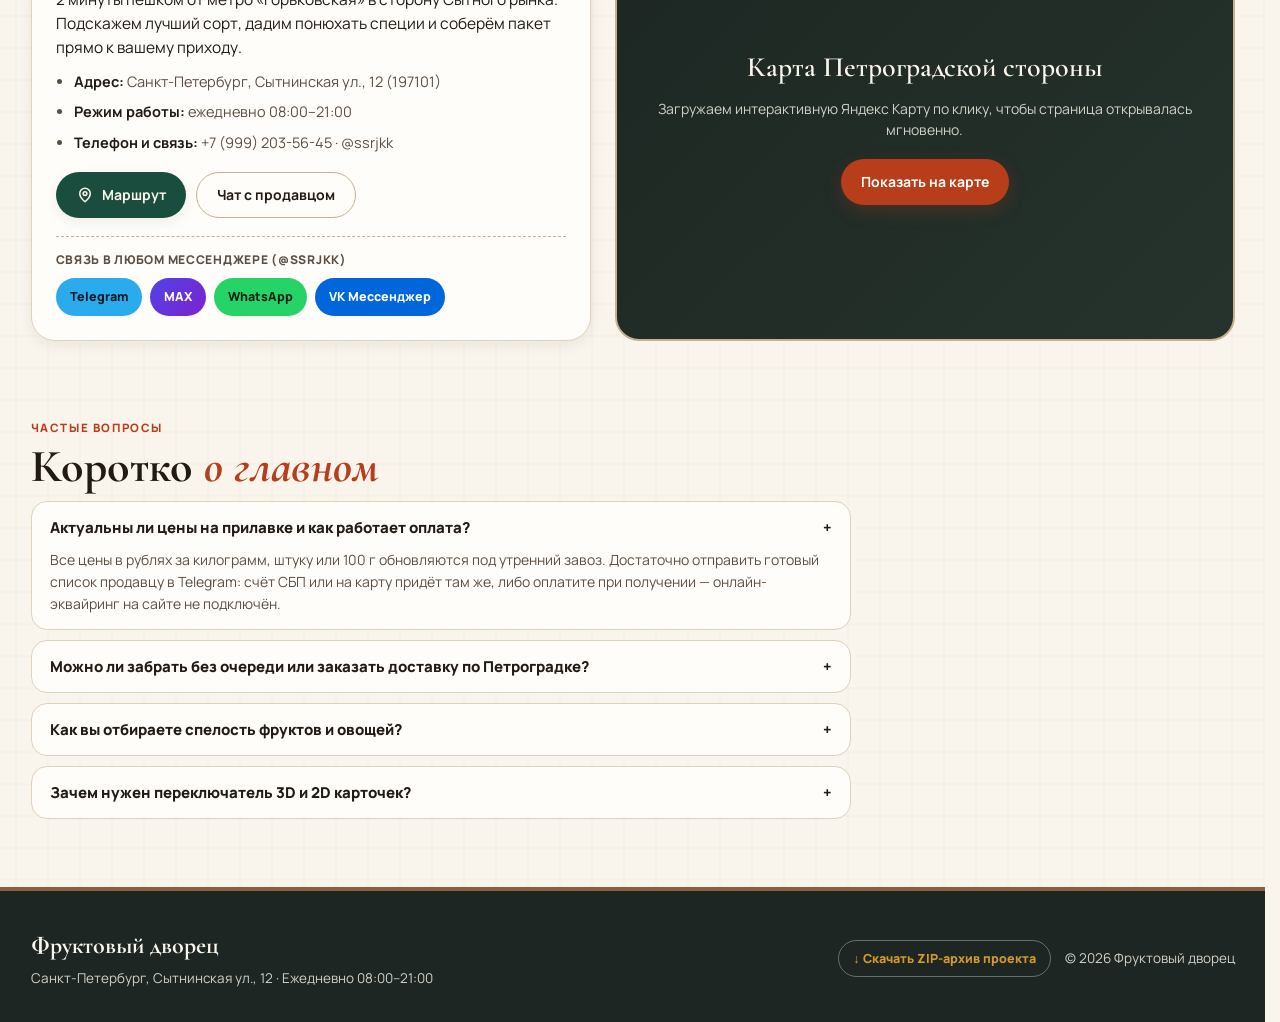
==== commit 025450e9: "Релиз «Фруктовый дворец»: одна страница, self-hosted ассеты, без сборки и CDN Собираем комплект из 2" ====
--- a/index.html
+++ b/index.html
@@ -2,37 +2,97 @@
 <html lang="ru" data-theme="market" data-cards="3d">
 <head>
   <meta charset="UTF-8">
-  <meta http-equiv="Content-Security-Policy" content="default-src 'self'; script-src 'self'; style-src 'self' 'unsafe-inline'; img-src 'self' data:; font-src 'self' data:; connect-src 'self'; frame-src https://yandex.ru; object-src 'none'; base-uri 'self'; form-action 'self'; manifest-src 'self'; worker-src 'self'">
   <meta name="viewport" content="width=device-width, initial-scale=1.0">
   <title>Фруктовый дворец — Свежие фрукты, овощи, орехи и специи | Сытнинская, 12 (СПб)</title>
-  <meta name="description" content="Цифровой прилавок лавки «Фруктовый дворец» на Петроградке (Сытнинская ул., 12, 2 минуты от м. Горьковская). Отборные сезонные фрукты, бакинские томаты, орехи, сухофрукты, чурчхела и специи на развес. Сборка пакета и заявка в Telegram.">
+  <meta name="description" content="Цифровой прилавок лавки «Фруктовый дворец» на Петроградке (Сытнинская ул., 12, 2 минуты от м. Горьковская). Отборные сезонные фрукты, бакинские томаты, орехи, сухофрукты, чурчхела и специи на развес. Сборка пакета, онлайн-оплата и заказ в Telegram.">
   <meta name="robots" content="index, follow">
   <meta name="theme-color" content="#1B4D3E">
+  <meta http-equiv="Content-Security-Policy" content="default-src 'self'; script-src 'self' 'unsafe-inline'; style-src 'self' 'unsafe-inline'; img-src 'self' data:; font-src 'self' data:; connect-src 'self'; frame-src https://yandex.ru https://maps.yandex.ru; object-src 'none'; base-uri 'self'; form-action 'self'; manifest-src 'self'; worker-src 'self'">
+  <link rel="canonical" href="https://ssrjkk.github.io/fruktovy/">
+  <link rel="manifest" href="./manifest.webmanifest">
   <link rel="icon" href="assets/logo.svg" type="image/svg+xml">
   <link rel="apple-touch-icon" href="assets/icon-192.png">
-  <link rel="manifest" href="manifest.webmanifest">
-  <link rel="canonical" href="https://ssrjkk.github.io/fruktovy/">
 
   <!-- Open Graph & Social Preview -->
   <meta property="og:type" content="website">
   <meta property="og:locale" content="ru_RU">
   <meta property="og:site_name" content="Фруктовый дворец">
   <meta property="og:title" content="Фруктовый дворец — Живой прилавок на Сытнинской, 12">
-  <meta property="og:description" content="25 отборных позиций с утреннего завоза: фрукты, овощи, орехи, сухофрукты, чурчхела и специи. Соберите пакет онлайн и отправьте список в Telegram.">
+  <meta property="og:description" content="25 отборных позиций с утреннего завоза: фрукты, бакинские овощи, орехи, сухофрукты, чурчхела и специи. Соберите пакет онлайн, оплатите или отправьте заказ в Telegram.">
   <meta property="og:url" content="https://ssrjkk.github.io/fruktovy/">
   <meta property="og:image" content="https://ssrjkk.github.io/fruktovy/assets/og.png">
+  <meta property="og:image:width" content="1200">
+  <meta property="og:image:height" content="630">
+  <meta name="twitter:image" content="https://ssrjkk.github.io/fruktovy/assets/og.png">
   <meta name="twitter:card" content="summary_large_image">
   <meta name="twitter:title" content="Фруктовый дворец — Сытнинская, 12 (СПб)">
   <meta name="twitter:description" content="Свежие фрукты, овощи, орехи, сухофрукты и восточные сладости на Петроградке.">
 
   <!-- Preload Hero LCP Image -->
-  <link rel="preload" as="image" href="./assets/img/1002778-640x480.jpg" fetchpriority="high">
+  <link rel="preload" as="image" href="assets/img/1002778-640x480.jpg">
 
   <!-- Early Theme, Card Mode & Global SVG Fallback Hydration (Zero FOUC, Zero ReferenceError) -->
-  <script src="js/app-head.js"></script>
+  <script>
+    (function () {
+      try {
+        var savedTheme = localStorage.getItem('fd.theme');
+        document.documentElement.dataset.theme = (savedTheme && /^(market|light|fig|emerald|night)$/.test(savedTheme)) ? savedTheme : 'market';
+
+        var savedCards = localStorage.getItem('fd.cardMode');
+        if (savedCards === '2d' || savedCards === '3d') {
+          document.documentElement.dataset.cards = savedCards;
+        } else {
+          var prefersReduced = window.matchMedia && window.matchMedia('(prefers-reduced-motion: reduce)').matches;
+          var isCoarse = window.matchMedia && window.matchMedia('(pointer: coarse)').matches;
+          document.documentElement.dataset.cards = (prefersReduced || isCoarse) ? '2d' : '3d';
+        }
+      } catch (e) {
+        document.documentElement.dataset.theme = 'market';
+        document.documentElement.dataset.cards = '2d';
+      }
+
+      window.__fdImgFallback = function (img, color, label) {
+        if (!img || img.dataset.fbApplied === '1') return;
+        img.dataset.fbApplied = '1';
+        img.onerror = null;
+        var bg = (typeof color === 'string' && /^#[0-9a-fA-F]{3,8}$/.test(color)) ? color : '#8C5E3C';
+        var rawText = (label || img.alt || 'Фруктовый дворец').toString().slice(0, 32);
+        var safeText = rawText
+          .replace(/&/g, '&amp;')
+          .replace(/</g, '&lt;')
+          .replace(/>/g, '&gt;')
+          .replace(/"/g, '&quot;');
+        var svg =
+          '<svg xmlns="http://www.w3.org/2000/svg" viewBox="0 0 640 480" width="640" height="480">' +
+          '<defs><linearGradient id="g" x1="0" y1="0" x2="1" y2="1">' +
+          '<stop offset="0%" stop-color="' + bg + '"/>' +
+          '<stop offset="100%" stop-color="#1D2622"/>' +
+          '</linearGradient></defs>' +
+          '<rect width="640" height="480" fill="url(#g)"/>' +
+          '<circle cx="320" cy="196" r="80" fill="rgba(250,245,236,0.14)"/>' +
+          '<path d="M320 134c28 16 44 46 38 78-28-6-52-28-56-58 6-8 12-15 18-20z" fill="rgba(250,245,236,0.9)"/>' +
+          '<path d="M318 216c-22-12-44-4-56 14 22 10 46 8 60-6" fill="rgba(212,155,42,0.88)"/>' +
+          '<text x="320" y="328" text-anchor="middle" fill="#FAF5EC" font-family="Georgia,serif" font-size="34" font-weight="600">' + safeText + '</text>' +
+          '<text x="320" y="366" text-anchor="middle" fill="rgba(250,245,236,0.72)" font-family="sans-serif" font-size="13" letter-spacing="3">ФРУКТОВЫЙ ДВОРЕЦ · СПБ</text>' +
+          '</svg>';
+        img.src = 'data:image/svg+xml;charset=UTF-8,' + encodeURIComponent(svg);
+      };
+    })();
+  </script>
+
+  <!-- Vendored fonts: Cormorant Garamond + Manrope, Cyrillic subsets, self-hosted -->
+  <link rel="preload" as="font" type="font/woff2" crossorigin href="assets/fonts/cormorant-garamond-cyrillic-700-normal.woff2">
+  <link rel="preload" as="font" type="font/woff2" crossorigin href="assets/fonts/cormorant-garamond-latin-700-normal.woff2">
+  <link rel="preload" as="font" type="font/woff2" crossorigin href="assets/fonts/manrope-cyrillic-400.woff2">
+  <link rel="preload" as="font" type="font/woff2" crossorigin href="assets/fonts/manrope-latin-400.woff2">
+  <link rel="preload" as="font" type="font/woff2" crossorigin href="assets/fonts/manrope-cyrillic-700.woff2">
+  <link rel="preload" as="font" type="font/woff2" crossorigin href="assets/fonts/manrope-latin-700.woff2">
+  <link rel="preload" as="font" type="font/woff2" crossorigin href="assets/fonts/cormorant-garamond-cyrillic-700-italic.woff2">
+  <link rel="preload" as="font" type="font/woff2" crossorigin href="assets/fonts/cormorant-garamond-latin-700-italic.woff2">
   <link rel="stylesheet" href="assets/fonts.css">
-
-  <!-- Structured Data (JSON-LD): GroceryStore + FAQPage + ItemList -->
+  <link rel="preconnect" href="https://t.me">
+
+  <!-- Structured Data (JSON-LD): GroceryStore + FAQPage (1:1 synced with visible FAQ) -->
   <script type="application/ld+json">
   {
     "@context": "https://schema.org",
@@ -43,7 +103,9 @@
         "name": "Фруктовый дворец",
         "description": "Фруктовая и овощная лавка на Петроградской стороне в Санкт-Петербурге: сезонные фрукты, бакинские овощи, орехи, сухофрукты, чурчхела и специи на развес.",
         "url": "https://ssrjkk.github.io/fruktovy/",
-        "telephone": "+79000000000",
+        "telephone": "+7-999-203-56-45",
+        "priceRange": "₽₽",
+        "sameAs": "https://yandex.ru/maps/org/fruktovy_dvorets/60838532953/",
         "address": {
           "@type": "PostalAddress",
           "streetAddress": "Сытнинская ул., 12",
@@ -63,18 +125,26 @@
         "mainEntity": [
           {
             "@type": "Question",
-            "name": "Как узнать точную цену дня перед покупкой?",
+            "name": "Актуальны ли цены на прилавке и как работает оплата?",
             "acceptedAnswer": {
               "@type": "Answer",
-              "text": "Цены на живой сезонный завоз обновляются утром. Сложите нужные позиции в пакет и отправьте список в Telegram — продавец сразу пришлёт актуальный расчёт и фото сегодняшней партии."
+              "text": "Все цены в рублях за килограмм, штуку или 100 г обновляются под утренний завоз. Достаточно отправить готовый список продавцу в Telegram: счёт СБП или на карту придёт там же, либо оплатите при получении — онлайн-эквайринг на сайте не подключён."
             }
           },
           {
             "@type": "Question",
-            "name": "Можно ли забрать без очереди или заказать доставку?",
+            "name": "Можно ли забрать без очереди или заказать доставку по Петроградке?",
             "acceptedAnswer": {
               "@type": "Answer",
-              "text": "Да! Выберите в пакете «Самовывоз» или «Курьер по Петроградке и центру» — мы заранее взвесим и аккуратно упакуем заказ."
+              "text": "Да! Выберите в корзине «Самовывоз» (бесплатно на Сытнинской, 12) или «Курьер» (250 ₽, бесплатно при заказе от 2 500 ₽) — мы заранее взвесим и аккуратно упакуем пакет."
+            }
+          },
+          {
+            "@type": "Question",
+            "name": "Как вы отбираете спелость фруктов и овощей?",
+            "acceptedAnswer": {
+              "@type": "Answer",
+              "text": "В корзине есть быстрые пожелания («Поспелее», «Впрок», «На салат», «В подарок») — продавец вручную отберёт каждый плод под ваш запрос и при необходимости пришлёт фото в Telegram."
             }
           },
           {
@@ -90,10 +160,2349 @@
     ]
   }
   </script>
-  <!-- Список позиций генерирует tools/build.py из js/data.js: руками его не править. -->
-  <script type="application/ld+json" id="ld-catalog">{"@context": "https://schema.org", "@type": "ItemList", "name": "Ассортимент «Фруктового дворца»", "itemListElement": [{"@type": "ListItem", "position": 1, "name": "Яблоки"}, {"@type": "ListItem", "position": 2, "name": "Груши"}, {"@type": "ListItem", "position": 3, "name": "Бананы"}, {"@type": "ListItem", "position": 4, "name": "Апельсины"}, {"@type": "ListItem", "position": 5, "name": "Мандарины"}, {"@type": "ListItem", "position": 6, "name": "Виноград"}, {"@type": "ListItem", "position": 7, "name": "Лимоны"}, {"@type": "ListItem", "position": 8, "name": "Помидоры"}, {"@type": "ListItem", "position": 9, "name": "Огурцы"}, {"@type": "ListItem", "position": 10, "name": "Перец сладкий"}, {"@type": "ListItem", "position": 11, "name": "Картофель"}, {"@type": "ListItem", "position": 12, "name": "Морковь"}, {"@type": "ListItem", "position": 13, "name": "Лук репчатый"}, {"@type": "ListItem", "position": 14, "name": "Грецкий орех"}, {"@type": "ListItem", "position": 15, "name": "Миндаль"}, {"@type": "ListItem", "position": 16, "name": "Фундук"}, {"@type": "ListItem", "position": 17, "name": "Семечки"}, {"@type": "ListItem", "position": 18, "name": "Курага"}, {"@type": "ListItem", "position": 19, "name": "Изюм"}, {"@type": "ListItem", "position": 20, "name": "Чернослив"}, {"@type": "ListItem", "position": 21, "name": "Финики"}, {"@type": "ListItem", "position": 22, "name": "Чурчхела"}, {"@type": "ListItem", "position": 23, "name": "Восточные сладости"}, {"@type": "ListItem", "position": 24, "name": "Специи на развес"}, {"@type": "ListItem", "position": 25, "name": "Сушёные травы"}]}</script>
-
-  <link rel="stylesheet" href="css/style.css">
+
+  <style>
+    /* ==========================================================================
+       1. WCAG 2.1 AA CALIBRATED 5-PALETTE TOKENS (worst measured pair 5.32:1; Default: market)
+       ========================================================================== */
+    :root,
+    html[data-theme="market"] {
+      --bg: #FAF5EC;
+      --bg-alt: #EFE6D6;
+      --surface: #FFFDF9;
+      --surface-elev: #FFFFFF;
+      --ink: #221B15;
+      --ink-muted: #5C4E41;
+      --border: #DFD1BC;
+      --border-strong: #C5B091;
+      --cedar: #8C5E3C;
+      --cedar-dark: #633E24;
+      --cedar-light: #C89972;
+      --chalk-bg: #1D2622;
+      --chalk-bg-2: #26332D;
+      --chalk-ink: #FAF5EC;
+      --chalk-muted: rgba(250, 245, 236, 0.82);
+      --header-bg: rgba(255, 253, 249, 0.95);
+      --header-ink: #221B15;
+      --header-muted: #5A4C3E;
+      --header-border: #DFD1BC;
+      --hero-bg: #FAF5EC;
+      --hero-bg-2: #EFE4D1;
+      --hero-ink: #221B15;
+      --hero-muted: #544639;
+      --hero-border: #DFD1BC;
+      --brand: #1B4D3E;
+      --brand-ink: #FAF5EC;
+      --accent: #B83D1B;
+      --accent-hover: #9C3114;
+      --accent-ink: #FFFDF9;
+      --gold: #D49B2A;
+      --gold-ink: #1D160E;
+      --fresh: #1B4D3E;
+      --fresh-ink: #FFFFFF;
+      --fresh-soft: rgba(27, 77, 62, 0.11);
+      --shadow-xs: 0 1px 3px rgba(34, 27, 21, 0.05);
+      --shadow-sm: 0 4px 14px rgba(34, 27, 21, 0.07);
+      --shadow-md: 0 14px 32px rgba(34, 27, 21, 0.12);
+      --shadow-lg: 0 24px 56px rgba(29, 38, 34, 0.22);
+      --canvas-tex: url("data:image/svg+xml,%3Csvg xmlns='http://www.w3.org/2000/svg' width='64' height='64' viewBox='0 0 64 64'%3E%3Cg fill='none' stroke='%238C5E3C' stroke-opacity='0.045' stroke-width='1'%3E%3Cpath d='M0 16h64M0 48h64M16 0v64M48 0v64'/%3E%3C/g%3E%3C/svg%3E");
+    }
+
+    html[data-theme="light"] {
+      --bg: #F4F5F7;
+      --bg-alt: #E7EBEF;
+      --surface: #FFFFFF;
+      --surface-elev: #FFFFFF;
+      --ink: #141619;
+      --ink-muted: #505866;
+      --border: #DCE1E8;
+      --border-strong: #BFC8D6;
+      --cedar: #94A3B8;
+      --cedar-dark: #64748B;
+      --cedar-light: #CBD5E1;
+      --chalk-bg: #141619;
+      --chalk-bg-2: #1F242B;
+      --chalk-ink: #F8FAFC;
+      --chalk-muted: rgba(248, 250, 252, 0.80);
+      --header-bg: rgba(255, 255, 255, 0.95);
+      --header-ink: #141619;
+      --header-muted: #505866;
+      --header-border: #DCE1E8;
+      --hero-bg: #FFFFFF;
+      --hero-bg-2: #F4F5F7;
+      --hero-ink: #141619;
+      --hero-muted: #505866;
+      --hero-border: #DCE1E8;
+      --brand: #0B7A53;
+      --brand-ink: #FFFFFF;
+      --accent: #141619;
+      --accent-hover: #2C313A;
+      --accent-ink: #FFFFFF;
+      --gold: #10B981;
+      --gold-ink: #0B261C;
+      --fresh: #0B7A53;
+      --fresh-ink: #FFFFFF;
+      --fresh-soft: rgba(11, 122, 83, 0.11);
+      --shadow-xs: 0 1px 2px rgba(20, 22, 25, 0.04);
+      --shadow-sm: 0 4px 12px rgba(20, 22, 25, 0.06);
+      --shadow-md: 0 12px 28px rgba(20, 22, 25, 0.10);
+      --shadow-lg: 0 22px 48px rgba(20, 22, 25, 0.16);
+      --canvas-tex: none;
+    }
+
+    html[data-theme="fig"] {
+      --bg: #F6EFE4;
+      --bg-alt: #EAE0D0;
+      --surface: #FFFBF4;
+      --surface-elev: #FFFFFF;
+      --ink: #1F1524;
+      --ink-muted: #5C4E63;
+      --border: #E2D4C0;
+      --border-strong: #C5B095;
+      --cedar: #6E4A2E;
+      --cedar-dark: #4A301D;
+      --cedar-light: #B88B66;
+      --chalk-bg: #1B1220;
+      --chalk-bg-2: #2A1C33;
+      --chalk-ink: #F6EFE4;
+      --chalk-muted: rgba(246, 239, 228, 0.80);
+      --header-bg: rgba(27, 18, 32, 0.95);
+      --header-ink: #F6EFE4;
+      --header-muted: rgba(246, 239, 228, 0.78);
+      --header-border: rgba(217, 165, 33, 0.25);
+      --hero-bg: #1B1220;
+      --hero-bg-2: #291A32;
+      --hero-ink: #F6EFE4;
+      --hero-muted: rgba(246, 239, 228, 0.82);
+      --hero-border: rgba(217, 165, 33, 0.26);
+      --brand: #D9A521;
+      --brand-ink: #1B1220;
+      --accent: #B84214;
+      --accent-hover: #9C350E;
+      --accent-ink: #FFFBF4;
+      --gold: #D9A521;
+      --gold-ink: #1B1220;
+      --fresh: #245C40;
+      --fresh-ink: #FFFFFF;
+      --fresh-soft: rgba(36, 92, 64, 0.13);
+      --shadow-xs: 0 1px 3px rgba(27, 18, 32, 0.06);
+      --shadow-sm: 0 4px 14px rgba(27, 18, 32, 0.08);
+      --shadow-md: 0 14px 32px rgba(27, 18, 32, 0.14);
+      --shadow-lg: 0 24px 56px rgba(27, 18, 32, 0.28);
+      --canvas-tex: none;
+    }
+
+    html[data-theme="emerald"] {
+      --bg: #F6F1E4;
+      --bg-alt: #EAE2CE;
+      --surface: #FFFDF8;
+      --surface-elev: #FFFFFF;
+      --ink: #13251E;
+      --ink-muted: #465B51;
+      --border: #D9D2BE;
+      --border-strong: #B6AC90;
+      --cedar: #6B5334;
+      --cedar-dark: #4A3822;
+      --cedar-light: #B89A70;
+      --chalk-bg: #102B22;
+      --chalk-bg-2: #183C30;
+      --chalk-ink: #F6F1E4;
+      --chalk-muted: rgba(246, 241, 228, 0.80);
+      --header-bg: rgba(16, 43, 34, 0.95);
+      --header-ink: #F6F1E4;
+      --header-muted: rgba(246, 241, 228, 0.78);
+      --header-border: rgba(209, 165, 58, 0.26);
+      --hero-bg: #102B22;
+      --hero-bg-2: #173B2E;
+      --hero-ink: #F6F1E4;
+      --hero-muted: rgba(246, 241, 228, 0.82);
+      --hero-border: rgba(209, 165, 58, 0.28);
+      --brand: #D1A53A;
+      --brand-ink: #102B22;
+      --accent: #A94116;
+      --accent-hover: #8E3410;
+      --accent-ink: #FFFDF8;
+      --gold: #D1A53A;
+      --gold-ink: #102B22;
+      --fresh: #195C40;
+      --fresh-ink: #FFFFFF;
+      --fresh-soft: rgba(25, 92, 64, 0.13);
+      --shadow-xs: 0 1px 3px rgba(16, 43, 34, 0.06);
+      --shadow-sm: 0 4px 14px rgba(16, 43, 34, 0.08);
+      --shadow-md: 0 14px 32px rgba(16, 43, 34, 0.14);
+      --shadow-lg: 0 24px 56px rgba(16, 43, 34, 0.26);
+      --canvas-tex: none;
+    }
+
+    html[data-theme="night"] {
+      --bg: #121110;
+      --bg-alt: #1A1816;
+      --surface: #1E1B18;
+      --surface-elev: #26221E;
+      --ink: #F5EFE6;
+      --ink-muted: #B8AC9E;
+      --border: #332D27;
+      --border-strong: #4F453B;
+      --cedar: #6B5038;
+      --cedar-dark: #423021;
+      --cedar-light: #A88464;
+      --chalk-bg: #0D0C0B;
+      --chalk-bg-2: #1A1714;
+      --chalk-ink: #F5EFE6;
+      --chalk-muted: rgba(245, 239, 230, 0.78);
+      --header-bg: rgba(18, 17, 16, 0.94);
+      --header-ink: #F5EFE6;
+      --header-muted: #B8AC9E;
+      --header-border: #332D27;
+      --hero-bg: #151311;
+      --hero-bg-2: #211C18;
+      --hero-ink: #F5EFE6;
+      --hero-muted: #C7BBB0;
+      --hero-border: #332D27;
+      --brand: #E0A832;
+      --brand-ink: #121110;
+      --accent: #E2622C;
+      --accent-hover: #F0733E;
+      --accent-ink: #121110;
+      --gold: #E0A832;
+      --gold-ink: #121110;
+      --fresh: #3BA572;
+      --fresh-ink: #0B2015;
+      --fresh-soft: rgba(59, 165, 114, 0.16);
+      --shadow-xs: 0 1px 3px rgba(0, 0, 0, 0.35);
+      --shadow-sm: 0 6px 16px rgba(0, 0, 0, 0.42);
+      --shadow-md: 0 14px 34px rgba(0, 0, 0, 0.52);
+      --shadow-lg: 0 24px 60px rgba(0, 0, 0, 0.68);
+      --canvas-tex: none;
+    }
+
+    /* ==========================================================================
+       2. RESET, ZERO-CLS BASE & TYPOGRAPHY
+       ========================================================================== */
+    *, *::before, *::after { box-sizing: border-box; }
+
+    html {
+      scrollbar-gutter: stable;
+      overflow-x: hidden;
+      scroll-behavior: smooth;
+      font-size: 16px;
+    }
+
+    body {
+      margin: 0;
+      background-color: var(--bg);
+      background-image: var(--canvas-tex);
+      color: var(--ink);
+      font-family: 'Manrope', -apple-system, BlinkMacSystemFont, 'Segoe UI', Roboto, sans-serif;
+      line-height: 1.55;
+      overflow-x: hidden;
+      -webkit-font-smoothing: antialiased;
+      transition: background-color 0.25s ease, color 0.25s ease;
+    }
+
+    img, svg { display: block; max-width: 100%; }
+    button, input, select, textarea { font: inherit; color: inherit; }
+    button { cursor: pointer; background: none; border: 0; padding: 0; }
+    a { color: inherit; text-decoration: none; }
+    button:focus-visible, a:focus-visible, input:focus-visible, select:focus-visible, textarea:focus-visible {
+      outline: 2.5px solid var(--gold);
+      outline-offset: 2px;
+    }
+
+    .serif { font-family: 'Cormorant Garamond', Georgia, serif; }
+    .tnum { font-variant-numeric: tabular-nums; }
+    .icon { width: 18px; height: 18px; flex-shrink: 0; fill: none; stroke: currentColor; stroke-width: 2; stroke-linecap: round; stroke-linejoin: round; }
+
+    .container {
+      width: 100%;
+      max-width: 1260px;
+      margin: 0 auto;
+      padding: 0 18px;
+    }
+    @media (min-width: 768px) { .container { padding: 0 28px; } }
+
+    .btn {
+      display: inline-flex;
+      align-items: center;
+      justify-content: center;
+      gap: 8px;
+      height: 46px;
+      padding: 0 20px;
+      border-radius: 999px;
+      font-size: 14px;
+      font-weight: 700;
+      white-space: nowrap;
+      transition: transform 0.16s ease, background-color 0.18s ease, border-color 0.18s ease, box-shadow 0.18s ease;
+    }
+    .btn:active { transform: scale(0.98); }
+    .btn-primary {
+      background: var(--accent);
+      color: var(--accent-ink);
+      box-shadow: 0 6px 18px rgba(184, 61, 27, 0.24);
+    }
+    .btn-primary:hover { background: var(--accent-hover); transform: translateY(-1px); }
+    .btn-brand {
+      background: var(--brand);
+      color: var(--brand-ink);
+      box-shadow: var(--shadow-sm);
+    }
+    .btn-brand:hover { filter: brightness(1.06); transform: translateY(-1px); }
+    .btn-outline {
+      background: var(--surface);
+      color: var(--ink);
+      border: 1.5px solid var(--border-strong);
+    }
+    .btn-outline:hover { border-color: var(--accent); color: var(--accent); }
+
+    /* ==========================================================================
+       3. MARKET AWNING & STICKY HEADER
+       ========================================================================== */
+    .market-awning {
+      display: none;
+      width: 100%;
+      height: 24px;
+      position: relative;
+      z-index: 65;
+      background-image: repeating-linear-gradient(
+        90deg,
+        #1B4D3E 0px,
+        #1B4D3E 42px,
+        #FAF5EC 42px,
+        #FAF5EC 84px
+      );
+      filter: drop-shadow(0 5px 7px rgba(29, 38, 34, 0.18));
+    }
+    .market-awning::after {
+      content: "";
+      position: absolute;
+      left: 0; right: 0; bottom: -13px;
+      height: 14px;
+      background-image:
+        radial-gradient(circle at 21px 0, #1B4D3E 20px, transparent 21px),
+        radial-gradient(circle at 63px 0, #FAF5EC 20px, transparent 21px);
+      background-size: 84px 14px;
+      background-repeat: repeat-x;
+    }
+    html[data-theme="market"] .market-awning { display: block; }
+
+    .site-header {
+      position: sticky;
+      top: 0;
+      z-index: 60;
+      background: var(--header-bg);
+      color: var(--header-ink);
+      border-bottom: 1px solid var(--header-border);
+      backdrop-filter: blur(12px);
+      -webkit-backdrop-filter: blur(12px);
+    }
+    .header-inner {
+      height: 70px;
+      display: flex;
+      align-items: center;
+      justify-content: space-between;
+      gap: 14px;
+    }
+
+    .brand-link {
+      display: inline-flex;
+      align-items: center;
+      gap: 10px;
+      min-width: 0;
+    }
+    .brand-crest {
+      width: 40px;
+      height: 40px;
+      border-radius: 12px;
+      background: var(--brand);
+      color: var(--brand-ink);
+      display: grid;
+      place-items: center;
+      flex-shrink: 0;
+      box-shadow: var(--shadow-xs);
+    }
+    .brand-name {
+      font-family: 'Cormorant Garamond', Georgia, serif;
+      font-size: 23px;
+      font-weight: 700;
+      line-height: 1.02;
+      white-space: nowrap;
+    }
+    .brand-sub {
+      display: block;
+      font-size: 11px;
+      font-weight: 600;
+      color: var(--header-muted);
+      letter-spacing: 0.03em;
+    }
+
+    .main-nav {
+      display: none;
+      align-items: center;
+      gap: 20px;
+      font-size: 13.5px;
+      font-weight: 700;
+    }
+    .main-nav a { color: var(--header-muted); transition: color 0.16s ease; }
+    .main-nav a:hover { color: var(--header-ink); }
+    @media (min-width: 1024px) { .main-nav { display: flex; } }
+
+    .header-actions {
+      display: flex;
+      align-items: center;
+      gap: 10px;
+    }
+
+    .theme-swatches {
+      display: none;
+      align-items: center;
+      gap: 6px;
+      padding: 5px 8px;
+      border-radius: 999px;
+      background: var(--bg-alt);
+      border: 1px solid var(--border);
+    }
+    @media (min-width: 768px) { .theme-swatches { display: flex; } }
+
+    .swatch-btn {
+      width: 22px;
+      height: 22px;
+      border-radius: 50%;
+      border: 2px solid rgba(255, 255, 255, 0.85);
+      box-shadow: 0 1px 4px rgba(0, 0, 0, 0.22);
+      transition: transform 0.16s ease, box-shadow 0.16s ease;
+    }
+    .swatch-btn:hover { transform: scale(1.14); }
+    .swatch-btn[aria-pressed="true"] {
+      transform: scale(1.16);
+      box-shadow: 0 0 0 2px var(--gold), 0 2px 6px rgba(0, 0, 0, 0.25);
+    }
+    .swatch-market { background: linear-gradient(135deg, #1B4D3E 50%, #FAF5EC 50%); }
+    .swatch-light { background: linear-gradient(135deg, #FFFFFF 50%, #0B7A53 50%); }
+    .swatch-fig { background: linear-gradient(135deg, #1B1220 50%, #D9A521 50%); }
+    .swatch-emerald { background: linear-gradient(135deg, #102B22 50%, #D1A53A 50%); }
+    .swatch-night { background: linear-gradient(135deg, #121110 50%, #E2622C 50%); }
+
+    .hdr-orders-btn {
+      display: none;
+      align-items: center;
+      gap: 6px;
+      height: 44px;
+      padding: 0 13px;
+      border-radius: 999px;
+      background: var(--bg-alt);
+      border: 1.5px solid var(--border);
+      color: var(--ink);
+      font-size: 13px;
+      font-weight: 700;
+      transition: border-color 0.16s ease, color 0.16s ease;
+    }
+    .hdr-orders-btn:hover { border-color: var(--accent); color: var(--accent); }
+    @media (min-width: 768px) { .hdr-orders-btn { display: inline-flex; } }
+
+    .bag-trigger {
+      display: inline-flex;
+      align-items: center;
+      gap: 9px;
+      height: 44px;
+      padding: 0 16px;
+      border-radius: 999px;
+      background: var(--brand);
+      color: var(--brand-ink);
+      font-size: 13.5px;
+      font-weight: 800;
+      box-shadow: var(--shadow-sm);
+      transition: transform 0.16s ease, filter 0.16s ease;
+    }
+    .bag-trigger:hover { filter: brightness(1.06); transform: translateY(-1px); }
+    .bag-count {
+      min-width: 22px;
+      height: 22px;
+      padding: 0 6px;
+      border-radius: 999px;
+      background: var(--accent);
+      color: var(--accent-ink);
+      font-size: 12px;
+      display: inline-grid;
+      place-items: center;
+    }
+    .bag-weight-hdr {
+      display: none;
+      font-size: 12px;
+      font-weight: 700;
+      opacity: 0.92;
+    }
+    @media (min-width: 640px) { .bag-weight-hdr { display: inline; } }
+
+    .burger-btn {
+      width: 44px;
+      height: 44px;
+      border-radius: 12px;
+      border: 1px solid var(--header-border);
+      display: grid;
+      place-items: center;
+      color: var(--header-ink);
+    }
+    @media (min-width: 1024px) { .burger-btn { display: none; } }
+
+    .mobile-menu {
+      display: none;
+      padding: 16px 18px 22px;
+      background: var(--surface);
+      color: var(--ink);
+      border-bottom: 1.5px solid var(--border);
+      box-shadow: var(--shadow-md);
+    }
+    .mobile-menu.is-open { display: block; }
+    .mobile-nav-list {
+      display: grid;
+      grid-template-columns: repeat(2, 1fr);
+      gap: 10px;
+      margin-bottom: 16px;
+    }
+    .mobile-nav-list a {
+      padding: 11px 14px;
+      border-radius: 12px;
+      background: var(--bg-alt);
+      font-size: 14px;
+      font-weight: 700;
+      text-align: center;
+    }
+    .mobile-themes {
+      display: flex;
+      flex-wrap: wrap;
+      gap: 8px;
+    }
+    .theme-pill {
+      padding: 7px 12px;
+      border-radius: 999px;
+      border: 1.5px solid var(--border-strong);
+      font-size: 12px;
+      font-weight: 700;
+      background: var(--bg);
+    }
+    .theme-pill[aria-pressed="true"] {
+      background: var(--brand);
+      color: var(--brand-ink);
+      border-color: var(--brand);
+    }
+
+    /* ==========================================================================
+       4. HERO SECTION & 3-ARCH SHOWCASE
+       ========================================================================== */
+    .hero {
+      background: linear-gradient(180deg, var(--hero-bg) 0%, var(--hero-bg-2) 100%);
+      color: var(--hero-ink);
+      border-bottom: 1.5px solid var(--hero-border);
+      padding: 36px 0 48px;
+      position: relative;
+      overflow: hidden;
+    }
+    @media (min-width: 960px) { .hero { padding: 52px 0 64px; } }
+
+    .hero-grid {
+      display: grid;
+      grid-template-columns: 1fr;
+      gap: 32px;
+      align-items: center;
+    }
+    @media (min-width: 960px) {
+      .hero-grid { grid-template-columns: 1.06fr 0.94fr; gap: 44px; }
+    }
+
+    .status-pill {
+      display: inline-flex;
+      align-items: center;
+      gap: 8px;
+      padding: 7px 14px;
+      border-radius: 999px;
+      background: var(--fresh-soft);
+      border: 1px solid var(--hero-border);
+      font-size: 12.5px;
+      font-weight: 700;
+      margin-bottom: 18px;
+    }
+    .status-dot {
+      width: 9px;
+      height: 9px;
+      border-radius: 50%;
+      background: var(--fresh);
+      box-shadow: 0 0 0 4px rgba(27, 77, 62, 0.22);
+    }
+    .status-dot.is-closed { background: var(--accent); box-shadow: 0 0 0 4px rgba(184, 61, 27, 0.22); }
+
+    .hero-title {
+      font-family: 'Cormorant Garamond', Georgia, serif;
+      font-size: clamp(38px, 5.4vw, 64px);
+      font-weight: 700;
+      line-height: 1.03;
+      margin: 0 0 18px;
+      letter-spacing: -0.01em;
+    }
+    .hero-title em { font-style: italic; color: var(--accent); }
+    html[data-theme="fig"] .hero-title em,
+    html[data-theme="emerald"] .hero-title em,
+    html[data-theme="night"] .hero-title em { color: var(--gold); }
+
+    .hero-lead {
+      font-size: 16px;
+      color: var(--hero-muted);
+      max-width: 540px;
+      margin: 0 0 26px;
+    }
+
+    .hero-ctas {
+      display: flex;
+      flex-wrap: wrap;
+      gap: 12px;
+      margin-bottom: 28px;
+    }
+
+    .hero-facts {
+      display: grid;
+      grid-template-columns: repeat(3, 1fr);
+      gap: 12px;
+      padding-top: 20px;
+      border-top: 1px dashed var(--hero-border);
+      max-width: 520px;
+    }
+    .hero-fact strong {
+      display: block;
+      font-family: 'Cormorant Garamond', Georgia, serif;
+      font-size: 26px;
+      line-height: 1.05;
+    }
+    .hero-fact span {
+      font-size: 12px;
+      color: var(--hero-muted);
+      font-weight: 600;
+    }
+
+    .hero-arches {
+      display: grid;
+      grid-template-columns: 0.9fr 1.15fr 0.9fr;
+      gap: 12px;
+      align-items: end;
+      position: relative;
+    }
+    .arch-card {
+      position: relative;
+      border-radius: 999px 999px 20px 20px;
+      overflow: hidden;
+      border: 2.5px solid var(--cedar);
+      background: var(--bg-alt);
+      box-shadow: var(--shadow-md);
+      aspect-ratio: 3 / 4.2;
+      transition: transform 0.3s ease;
+    }
+    .arch-card:hover { transform: translateY(-4px); }
+    .arch-card.is-center {
+      aspect-ratio: 3 / 4.8;
+      border-color: var(--gold);
+      box-shadow: var(--shadow-lg);
+    }
+    .arch-card img { width: 100%; height: 100%; object-fit: cover; }
+    .arch-caption {
+      position: absolute;
+      inset: auto 8px 8px 8px;
+      padding: 6px 10px;
+      border-radius: 12px;
+      background: rgba(29, 38, 34, 0.90);
+      color: #FAF5EC;
+      font-size: 11.5px;
+      font-weight: 700;
+      text-align: center;
+    }
+
+    .ticker {
+      background: var(--chalk-bg);
+      color: var(--chalk-ink);
+      border-bottom: 2px solid var(--gold);
+      overflow: hidden;
+      padding: 11px 0;
+      font-size: 13px;
+      font-weight: 700;
+      letter-spacing: 0.04em;
+    }
+    .ticker-track {
+      display: flex;
+      gap: 32px;
+      width: max-content;
+      animation: fdMarquee 32s linear infinite;
+    }
+    .ticker:hover .ticker-track { animation-play-state: paused; }
+    .ticker-item { display: inline-flex; align-items: center; gap: 10px; white-space: nowrap; }
+    .ticker-dot { width: 6px; height: 6px; border-radius: 50%; background: var(--gold); }
+    @keyframes fdMarquee {
+      from { transform: translateX(0); }
+      to { transform: translateX(-50%); }
+    }
+
+    /* ==========================================================================
+       5. SECTIONS & CHALKBOARD "УТРЕННИЙ ЗАВОЗ"
+       ========================================================================== */
+    .section { padding: 52px 0; }
+    @media (min-width: 900px) { .section { padding: 68px 0; } }
+
+    .eyebrow {
+      margin: 0 0 6px;
+      font-size: 11.5px;
+      font-weight: 800;
+      letter-spacing: 0.14em;
+      text-transform: uppercase;
+      color: var(--accent);
+    }
+    html[data-theme="night"] .eyebrow { color: var(--gold); }
+
+    .section-title {
+      font-family: 'Cormorant Garamond', Georgia, serif;
+      font-size: clamp(32px, 4vw, 46px);
+      font-weight: 700;
+      line-height: 1.06;
+      margin: 0 0 10px;
+    }
+    .section-title em { font-style: italic; color: var(--accent); }
+    html[data-theme="night"] .section-title em { color: var(--gold); }
+
+    .chalkboard {
+      background: linear-gradient(145deg, var(--chalk-bg) 0%, var(--chalk-bg-2) 100%);
+      color: var(--chalk-ink);
+      border-radius: 28px;
+      border: 5px solid var(--cedar);
+      box-shadow: inset 0 0 0 1px rgba(250, 245, 236, 0.14), var(--shadow-lg);
+      padding: 24px 20px;
+    }
+    @media (min-width: 768px) { .chalkboard { padding: 32px 34px; } }
+
+    .chalk-head {
+      display: flex;
+      flex-wrap: wrap;
+      align-items: flex-end;
+      justify-content: space-between;
+      gap: 14px;
+      padding-bottom: 20px;
+      margin-bottom: 22px;
+      border-bottom: 1.5px dashed rgba(250, 245, 236, 0.24);
+    }
+    .chalk-stamp {
+      display: inline-flex;
+      align-items: center;
+      gap: 8px;
+      padding: 6px 14px;
+      border-radius: 10px;
+      border: 1.5px dashed var(--gold);
+      color: var(--gold);
+      font-size: 12px;
+      font-weight: 800;
+      letter-spacing: 0.08em;
+      text-transform: uppercase;
+    }
+
+    .chalk-grid {
+      display: grid;
+      grid-template-columns: 1fr;
+      gap: 14px;
+    }
+    @media (min-width: 640px) { .chalk-grid { grid-template-columns: repeat(2, 1fr); } }
+    @media (min-width: 1024px) { .chalk-grid { grid-template-columns: repeat(4, 1fr); } }
+
+    .chalk-hit {
+      background: rgba(255, 255, 255, 0.07);
+      border: 1px solid rgba(250, 245, 236, 0.18);
+      border-radius: 18px;
+      padding: 12px;
+      display: flex;
+      flex-direction: column;
+      gap: 10px;
+      transition: transform 0.2s ease, border-color 0.2s ease;
+    }
+    .chalk-hit:hover { transform: translateY(-2px); border-color: var(--gold); }
+    .chalk-hit-top { display: flex; align-items: center; gap: 12px; }
+    .chalk-hit img {
+      width: 64px;
+      height: 64px;
+      border-radius: 14px;
+      object-fit: cover;
+      flex-shrink: 0;
+      border: 1.5px solid rgba(250, 245, 236, 0.28);
+    }
+    .chalk-hit h3 { margin: 0; font-size: 15.5px; font-weight: 800; color: #FAF5EC; }
+    .chalk-hit p { margin: 3px 0 0; font-size: 12px; color: var(--chalk-muted); line-height: 1.35; }
+    .chalk-hit-btn {
+      height: 38px;
+      border-radius: 12px;
+      background: var(--gold);
+      color: var(--gold-ink);
+      font-size: 13px;
+      font-weight: 800;
+      display: inline-flex;
+      align-items: center;
+      justify-content: center;
+      gap: 6px;
+      transition: filter 0.16s ease;
+    }
+    .chalk-hit-btn:hover { filter: brightness(1.06); }
+
+    /* ==========================================================================
+       6. CATALOG CONTROLS, BAYMARD STEPPER & GPU 2D / 3D CARDS (ZERO-CLS)
+       ========================================================================== */
+    .catalog-toolbar {
+      background: var(--surface);
+      border: 1.5px solid var(--border);
+      border-radius: 22px;
+      padding: 16px;
+      box-shadow: var(--shadow-sm);
+      margin-bottom: 22px;
+      display: flex;
+      flex-direction: column;
+      gap: 14px;
+    }
+
+    .cat-tabs {
+      display: flex;
+      flex-wrap: wrap;
+      gap: 8px;
+    }
+    .cat-tab {
+      height: 38px;
+      padding: 0 14px;
+      border-radius: 999px;
+      background: var(--bg-alt);
+      color: var(--ink);
+      font-size: 13px;
+      font-weight: 700;
+      display: inline-flex;
+      align-items: center;
+      gap: 7px;
+      border: 1.5px solid transparent;
+      transition: background-color 0.16s ease, color 0.16s ease, border-color 0.16s ease;
+    }
+    .cat-tab:hover { border-color: var(--border-strong); }
+    .cat-tab[aria-pressed="true"] {
+      background: var(--brand);
+      color: var(--brand-ink);
+    }
+    .cat-tab-count {
+      font-size: 11px;
+      opacity: 0.84;
+      font-variant-numeric: tabular-nums;
+    }
+
+    .filter-row {
+      display: flex;
+      flex-wrap: wrap;
+      align-items: center;
+      gap: 10px;
+    }
+
+    .search-box {
+      position: relative;
+      flex: 1 1 220px;
+      min-width: 200px;
+    }
+    .search-box input {
+      width: 100%;
+      height: 42px;
+      padding: 0 38px 0 38px;
+      border-radius: 12px;
+      border: 1.5px solid var(--border-strong);
+      background: var(--bg);
+      font-size: 14px;
+    }
+    .search-box .search-ic {
+      position: absolute;
+      left: 12px;
+      top: 50%;
+      transform: translateY(-50%);
+      color: var(--ink-muted);
+      pointer-events: none;
+    }
+    .search-clear {
+      position: absolute;
+      right: 8px;
+      top: 50%;
+      transform: translateY(-50%);
+      width: 26px;
+      height: 26px;
+      border-radius: 50%;
+      display: none;
+      place-items: center;
+      background: var(--bg-alt);
+      font-size: 12px;
+    }
+    .search-clear.is-visible { display: grid; }
+
+    .select-ctrl {
+      height: 42px;
+      padding: 0 12px;
+      border-radius: 12px;
+      border: 1.5px solid var(--border-strong);
+      background: var(--bg);
+      font-size: 13.5px;
+      font-weight: 700;
+    }
+
+    .season-toggle {
+      height: 42px;
+      padding: 0 14px;
+      border-radius: 12px;
+      border: 1.5px solid var(--border-strong);
+      background: var(--bg);
+      font-size: 13px;
+      font-weight: 700;
+      display: inline-flex;
+      align-items: center;
+      gap: 8px;
+      white-space: nowrap;
+    }
+    .season-toggle[aria-pressed="true"] {
+      background: var(--fresh);
+      color: var(--fresh-ink);
+      border-color: var(--fresh);
+    }
+
+    .view-switch {
+      display: inline-flex;
+      padding: 3px;
+      border-radius: 12px;
+      background: var(--bg-alt);
+      border: 1px solid var(--border);
+    }
+    .view-btn {
+      height: 34px;
+      padding: 0 12px;
+      border-radius: 9px;
+      font-size: 12.5px;
+      font-weight: 800;
+      color: var(--ink-muted);
+      transition: background-color 0.16s ease, color 0.16s ease;
+    }
+    .view-btn[aria-pressed="true"] {
+      background: var(--surface);
+      color: var(--ink);
+      box-shadow: var(--shadow-xs);
+    }
+
+    .catalog-meta {
+      display: flex;
+      flex-wrap: wrap;
+      align-items: center;
+      justify-content: space-between;
+      gap: 10px;
+      font-size: 13px;
+      color: var(--ink-muted);
+    }
+
+    .recent-bar {
+      display: none;
+      align-items: center;
+      flex-wrap: wrap;
+      gap: 8px;
+      margin-bottom: 18px;
+      font-size: 13px;
+    }
+    .recent-bar.is-visible { display: flex; }
+
+    .aisle-block { margin-bottom: 34px; }
+    .aisle-block:last-child { margin-bottom: 0; }
+    .aisle-header {
+      display: flex;
+      align-items: baseline;
+      justify-content: space-between;
+      gap: 12px;
+      padding-bottom: 10px;
+      margin-bottom: 18px;
+      border-bottom: 2px solid var(--cedar);
+    }
+    .aisle-title {
+      font-family: 'Cormorant Garamond', Georgia, serif;
+      font-size: 30px;
+      font-weight: 700;
+      margin: 0;
+      line-height: 1.05;
+    }
+    .aisle-sub { font-size: 13px; color: var(--ink-muted); font-weight: 600; }
+
+    .catalog-grid {
+      display: grid;
+      grid-template-columns: 1fr;
+      gap: 20px;
+    }
+    @media (min-width: 560px) { .catalog-grid { grid-template-columns: repeat(2, 1fr); } }
+    @media (min-width: 900px) { .catalog-grid { grid-template-columns: repeat(3, 1fr); } }
+    @media (min-width: 1200px) { .catalog-grid { grid-template-columns: repeat(4, 1fr); } }
+
+    .product-card {
+      position: relative;
+      background: var(--surface);
+      border: 1.5px solid var(--border);
+      border-radius: 22px;
+      display: flex;
+      flex-direction: column;
+      box-shadow: var(--shadow-sm);
+      content-visibility: auto;
+      contain-intrinsic-size: 0 400px;
+      transition: transform 0.24s cubic-bezier(0.22, 1, 0.36, 1), box-shadow 0.24s ease, border-color 0.22s ease;
+    }
+
+    html[data-cards="2d"] .product-card { overflow: hidden; }
+    html[data-cards="2d"] .product-card:hover {
+      transform: translateY(-2px);
+      box-shadow: var(--shadow-md);
+      border-color: var(--gold);
+    }
+    html[data-cards="2d"] .card-sheen { display: none; }
+
+    html[data-cards="3d"] .product-card {
+      transform-style: preserve-3d;
+      transform: perspective(900px) rotateX(var(--rx, 0deg)) rotateY(var(--ry, 0deg));
+      border: 2px solid var(--cedar);
+      box-shadow:
+        inset 0 1px 0 rgba(255, 255, 255, 0.65),
+        inset 0 -2px 0 rgba(99, 62, 36, 0.16),
+        0 6px 0 -2px var(--cedar-dark),
+        0 14px 28px rgba(34, 27, 21, 0.13);
+      transition: transform 0.45s cubic-bezier(0.22, 1, 0.36, 1), box-shadow 0.3s ease, border-color 0.22s ease;
+    }
+    html[data-cards="3d"] .product-card.is-tilting {
+      transition: transform 0.06s linear, box-shadow 0.2s ease, border-color 0.2s ease;
+      box-shadow:
+        inset 0 1px 0 rgba(255, 255, 255, 0.8),
+        0 10px 0 -3px var(--cedar-dark),
+        0 24px 44px rgba(29, 38, 34, 0.24);
+      border-color: var(--gold);
+    }
+
+    .card-sheen {
+      position: absolute;
+      inset: 0;
+      border-radius: 20px;
+      pointer-events: none;
+      z-index: 4;
+      opacity: 0;
+      background: radial-gradient(circle 220px at var(--mx, 50%) var(--my, 50%), rgba(255, 250, 238, 0.30), transparent 70%);
+      transition: opacity 0.28s ease;
+    }
+    html[data-cards="3d"] .product-card.is-tilting .card-sheen { opacity: 1; }
+
+    .card-media {
+      position: relative;
+      aspect-ratio: 4 / 3;
+      overflow: hidden;
+      background: var(--bg-alt);
+      border-radius: 20px 20px 0 0;
+    }
+    html[data-cards="3d"] .card-media {
+      margin: 8px 8px 0;
+      border-radius: 15px;
+      transform: translateZ(4px);
+      transform-style: preserve-3d;
+      box-shadow: inset 0 2px 8px rgba(34, 27, 21, 0.18);
+      overflow: visible;
+    }
+    .card-media-clip {
+      width: 100%;
+      height: 100%;
+      overflow: hidden;
+      border-radius: inherit;
+    }
+    .card-media img {
+      width: 100%;
+      height: 100%;
+      object-fit: cover;
+      transition: transform 0.45s cubic-bezier(0.22, 1, 0.36, 1);
+    }
+    .product-card:hover .card-media img { transform: scale(1.05); }
+
+    .card-badges {
+      position: absolute;
+      top: 11px;
+      left: 11px;
+      display: flex;
+      flex-wrap: wrap;
+      gap: 6px;
+      z-index: 2;
+      pointer-events: none;
+    }
+    html[data-cards="3d"] .card-badges { transform: translateZ(26px); }
+    .badge {
+      padding: 4px 10px;
+      border-radius: 999px;
+      font-size: 11px;
+      font-weight: 800;
+      letter-spacing: 0.03em;
+      box-shadow: 0 3px 8px rgba(0, 0, 0, 0.16);
+    }
+    .badge-season { background: var(--fresh); color: var(--fresh-ink); }
+    .badge-tag {
+      background: rgba(29, 38, 34, 0.90);
+      color: #FAF5EC;
+      border: 1px dashed rgba(250, 245, 236, 0.42);
+    }
+
+    .fav-btn {
+      position: absolute;
+      top: 10px;
+      right: 10px;
+      z-index: 3;
+      width: 36px;
+      height: 36px;
+      border-radius: 50%;
+      background: rgba(255, 253, 249, 0.95);
+      color: #3D281A;
+      display: grid;
+      place-items: center;
+      box-shadow: 0 3px 10px rgba(0, 0, 0, 0.16);
+      transition: transform 0.16s ease, color 0.16s ease;
+    }
+    html[data-cards="3d"] .fav-btn { transform: translateZ(26px); }
+    .fav-btn:hover { transform: scale(1.08); }
+    html[data-cards="3d"] .fav-btn:hover { transform: translateZ(28px) scale(1.08); }
+    .fav-btn[aria-pressed="true"] { color: #B83D1B; }
+    .fav-btn[aria-pressed="true"] svg { fill: currentColor; }
+
+    .peek-trigger {
+      position: absolute;
+      right: 10px;
+      bottom: 10px;
+      z-index: 3;
+      padding: 5px 12px;
+      border-radius: 999px;
+      background: rgba(255, 253, 249, 0.96);
+      color: #1D2622;
+      font-size: 12px;
+      font-weight: 700;
+      box-shadow: 0 4px 12px rgba(0, 0, 0, 0.18);
+    }
+    html[data-cards="3d"] .peek-trigger { transform: translateZ(26px); }
+    .peek-trigger:hover { background: #FFFFFF; }
+
+    .card-body {
+      padding: 14px 15px 15px;
+      display: flex;
+      flex-direction: column;
+      flex: 1;
+      justify-content: space-between;
+      gap: 10px;
+    }
+    html[data-cards="3d"] .card-body { transform-style: preserve-3d; }
+
+    .card-title {
+      margin: 0;
+      font-size: 16.5px;
+      font-weight: 800;
+      line-height: 21px;
+      min-height: 21px;
+      white-space: nowrap;
+      overflow: hidden;
+      text-overflow: ellipsis;
+      cursor: pointer;
+    }
+    .card-title:hover { color: var(--accent); }
+
+    /* Fixed 1-line sensory description (Zero-CLS) */
+    .card-desc {
+      margin: 3px 0 0;
+      font-size: 12.5px;
+      line-height: 18px;
+      min-height: 18px;
+      color: var(--ink-muted);
+      white-space: nowrap;
+      overflow: hidden;
+      text-overflow: ellipsis;
+    }
+
+    .card-price-row {
+      display: flex;
+      align-items: center;
+      justify-content: space-between;
+      gap: 8px;
+      height: 26px;
+      font-size: 12px;
+      margin-top: 7px;
+    }
+    .unit-pill {
+      padding: 3px 9px;
+      border-radius: 8px;
+      background: var(--bg-alt);
+      color: var(--ink);
+      font-weight: 800;
+      white-space: nowrap;
+    }
+    html[data-theme="market"] .unit-pill {
+      background: var(--chalk-bg);
+      color: var(--chalk-ink);
+    }
+    .card-price-val {
+      font-size: 15px;
+      font-weight: 800;
+      color: var(--ink);
+      white-space: nowrap;
+    }
+    .card-price-old {
+      font-size: 12px;
+      font-weight: 600;
+      color: var(--ink-muted);
+      text-decoration: line-through;
+      margin-right: 5px;
+    }
+    .card-price-sale { color: var(--accent); }
+
+    /* Baymard-compliant 44px inline numeric stepper (0px layout shift) */
+    .card-action-slot { height: 44px; width: 100%; }
+    html[data-cards="3d"] .card-action-slot { transform: translateZ(18px); }
+
+    .card-add-btn {
+      width: 100%;
+      height: 44px;
+      border-radius: 13px;
+      background: var(--brand);
+      color: var(--brand-ink);
+      font-size: 14px;
+      font-weight: 800;
+      display: inline-flex;
+      align-items: center;
+      justify-content: center;
+      gap: 7px;
+      transition: filter 0.16s ease, background-color 0.16s ease;
+    }
+    .card-add-btn:hover { filter: brightness(1.08); }
+
+    .qty-stepper {
+      width: 100%;
+      height: 44px;
+      border-radius: 13px;
+      background: var(--accent);
+      color: var(--accent-ink);
+      display: grid;
+      grid-template-columns: 42px 1fr 42px;
+      align-items: center;
+      font-weight: 800;
+      font-size: 14px;
+    }
+    .qty-stepper button {
+      height: 44px;
+      display: grid;
+      place-items: center;
+      font-size: 18px;
+      font-weight: 800;
+    }
+    .qty-input-wrap {
+      display: flex;
+      align-items: center;
+      justify-content: center;
+      gap: 4px;
+      height: 100%;
+    }
+    .qty-direct-input {
+      width: 44px;
+      height: 44px;
+      border-radius: 9px;
+      border: 1px solid rgba(255, 255, 255, 0.35);
+      background: rgba(0, 0, 0, 0.16);
+      color: inherit;
+      text-align: center;
+      font-weight: 800;
+      font-size: 13.5px;
+      padding: 0 2px;
+      -moz-appearance: textfield;
+    }
+    .qty-direct-input::-webkit-inner-spin-button,
+    .qty-direct-input::-webkit-outer-spin-button { -webkit-appearance: none; margin: 0; }
+    .qty-unit-lbl { font-size: 12px; opacity: 0.92; }
+
+    /* ==========================================================================
+       7. 3D ISOMETRIC CRATE BUILDER
+       ========================================================================== */
+    .builder-shell {
+      display: grid;
+      grid-template-columns: 1fr;
+      gap: 24px;
+      background: var(--bg-alt);
+      border: 2px solid var(--border-strong);
+      border-radius: 28px;
+      padding: 22px 18px;
+    }
+    @media (min-width: 960px) {
+      .builder-shell { grid-template-columns: 1.05fr 0.95fr; gap: 32px; padding: 34px; }
+    }
+    .builder-lead { color: var(--ink-muted); font-size: 15px; margin: 0 0 20px; }
+
+    .preset-grid {
+      display: grid;
+      grid-template-columns: 1fr;
+      gap: 10px;
+      margin-bottom: 18px;
+    }
+    @media (min-width: 560px) { .preset-grid { grid-template-columns: repeat(2, 1fr); } }
+
+    .preset-btn {
+      text-align: left;
+      padding: 14px 16px;
+      border-radius: 16px;
+      background: var(--surface);
+      border: 1.5px solid var(--border);
+      transition: border-color 0.16s ease, box-shadow 0.16s ease;
+    }
+    .preset-btn strong { display: block; font-size: 14.5px; margin-bottom: 3px; }
+    .preset-btn span { display: block; font-size: 12.5px; color: var(--ink-muted); }
+    .preset-btn.is-active {
+      border-color: var(--accent);
+      box-shadow: 0 0 0 2px rgba(184, 61, 27, 0.2);
+    }
+
+    .builder-controls {
+      display: flex;
+      flex-wrap: wrap;
+      align-items: center;
+      gap: 12px;
+    }
+    .size-pills {
+      display: inline-flex;
+      gap: 6px;
+      padding: 4px;
+      border-radius: 12px;
+      background: var(--surface);
+      border: 1px solid var(--border);
+    }
+    .size-pill {
+      height: 36px;
+      padding: 0 14px;
+      border-radius: 9px;
+      font-size: 13px;
+      font-weight: 800;
+      color: var(--ink-muted);
+    }
+    .size-pill[aria-pressed="true"] {
+      background: var(--brand);
+      color: var(--brand-ink);
+    }
+
+    .builder-preview {
+      background: var(--surface);
+      color: var(--ink);
+      border: 3px solid var(--border-strong);
+      border-radius: 24px;
+      padding: 20px;
+      box-shadow: var(--shadow-md);
+      position: relative;
+    }
+    .builder-preview-head {
+      display: flex;
+      align-items: center;
+      justify-content: space-between;
+      gap: 12px;
+    }
+
+    .crate-stage {
+      margin: 14px 0 12px;
+      padding: 18px 12px 14px;
+      border-radius: 18px;
+      background: radial-gradient(circle at 50% 35%, rgba(212, 155, 42, 0.16), rgba(140, 94, 60, 0.06) 72%);
+      border: 1px dashed var(--border-strong);
+      perspective: 950px;
+      display: flex;
+      align-items: center;
+      justify-content: center;
+      overflow: hidden;
+      cursor: grab;
+      user-select: none;
+    }
+    .crate-stage:active { cursor: grabbing; }
+
+    .iso-crate {
+      position: relative;
+      width: min(100%, 300px);
+      height: 150px;
+      transform-style: preserve-3d;
+      transform: rotateX(var(--crx, 18deg)) rotateY(var(--cry, -12deg));
+      transition: transform 0.35s cubic-bezier(0.22, 1, 0.36, 1);
+    }
+    .crate-stage.is-dragging .iso-crate { transition: transform 0.05s linear; }
+
+    .crate-back {
+      position: absolute;
+      inset: 14px 18px 26px 18px;
+      border-radius: 10px;
+      background: linear-gradient(180deg, #5E3B22 0%, #472B17 100%);
+      transform: translateZ(-28px);
+      box-shadow: inset 0 6px 16px rgba(0, 0, 0, 0.45);
+    }
+    .crate-tokens {
+      position: absolute;
+      left: 22px; right: 22px; top: 6px;
+      height: 82px;
+      display: flex;
+      align-items: flex-end;
+      justify-content: center;
+      flex-wrap: wrap;
+      gap: 6px;
+      transform-style: preserve-3d;
+      transform: translateZ(4px);
+      z-index: 2;
+    }
+    .crate-token {
+      width: 50px;
+      height: 50px;
+      border-radius: 50%;
+      border: 2.5px solid #FFFDF9;
+      overflow: hidden;
+      background: var(--bg-alt);
+      box-shadow: 0 8px 14px rgba(29, 38, 34, 0.32);
+      transform: translateZ(var(--tz, 12px)) rotate(var(--rot, 0deg));
+      transition: transform 0.25s ease;
+    }
+    .crate-token:hover { transform: translateZ(28px) scale(1.12); }
+    .crate-token img { width: 100%; height: 100%; object-fit: cover; }
+
+    .crate-front {
+      position: absolute;
+      left: 12px; right: 12px; bottom: 8px;
+      height: 76px;
+      border-radius: 10px;
+      transform: translateZ(26px);
+      z-index: 3;
+      background: repeating-linear-gradient(180deg, #CFA27A 0px, #C5936B 22px, #633E24 22px, #633E24 25px);
+      border: 2px solid #633E24;
+      box-shadow: inset 0 2px 0 rgba(255, 240, 215, 0.4), 0 14px 24px rgba(34, 27, 21, 0.26);
+      display: flex;
+      align-items: center;
+      justify-content: center;
+    }
+    .crate-stamp {
+      padding: 4px 12px;
+      border-radius: 6px;
+      border: 1.5px solid rgba(26, 14, 6, 0.65);
+      background: rgba(255, 250, 240, 0.42);
+      color: #1A0E06;
+      font-size: 11px;
+      font-weight: 800;
+      letter-spacing: 0.12em;
+      text-transform: uppercase;
+    }
+    .crate-side-l, .crate-side-r {
+      position: absolute;
+      bottom: 8px;
+      width: 54px;
+      height: 76px;
+      background: repeating-linear-gradient(180deg, #8C5E3C 0px, #8C5E3C 22px, #56351E 22px, #56351E 25px);
+      border: 1.5px solid #56351E;
+      border-radius: 6px;
+    }
+    .crate-side-l { left: 12px; transform-origin: left center; transform: translateZ(26px) rotateY(-90deg); }
+    .crate-side-r { right: 12px; transform-origin: right center; transform: translateZ(26px) rotateY(90deg); }
+
+    .builder-preview-list {
+      display: flex;
+      flex-direction: column;
+      gap: 8px;
+      margin-bottom: 14px;
+    }
+    .builder-row {
+      display: flex;
+      align-items: center;
+      justify-content: space-between;
+      gap: 10px;
+      padding: 7px 10px;
+      border-radius: 12px;
+      background: var(--bg);
+      border: 1px solid var(--border);
+    }
+    .builder-row-thumb {
+      width: 40px;
+      height: 40px;
+      border-radius: 10px;
+      object-fit: cover;
+      flex-shrink: 0;
+    }
+
+    /* ==========================================================================
+       8. SEASONAL CALENDAR, STORAGE GUIDE, GALLERY, MAP & FAQ
+       ========================================================================== */
+    .months-row {
+      display: grid;
+      grid-template-columns: repeat(4, 1fr);
+      gap: 8px;
+      margin-bottom: 18px;
+    }
+    @media (min-width: 768px) { .months-row { grid-template-columns: repeat(12, 1fr); } }
+
+    .month-btn {
+      height: 40px;
+      border-radius: 11px;
+      background: var(--surface);
+      border: 1.5px solid var(--border);
+      font-size: 13px;
+      font-weight: 800;
+      transition: background-color 0.16s ease, color 0.16s ease;
+    }
+    .month-btn[aria-pressed="true"] {
+      background: var(--brand);
+      color: var(--brand-ink);
+      border-color: var(--brand);
+    }
+    .season-chips {
+      display: flex;
+      flex-wrap: wrap;
+      gap: 10px;
+    }
+    .season-chip {
+      display: inline-flex;
+      align-items: center;
+      gap: 9px;
+      padding: 6px 14px 6px 6px;
+      border-radius: 999px;
+      background: var(--surface);
+      border: 1.5px solid var(--border);
+      font-size: 13.5px;
+      font-weight: 700;
+      box-shadow: var(--shadow-xs);
+    }
+    .season-chip:hover { border-color: var(--accent); }
+    .season-chip img { width: 30px; height: 30px; border-radius: 50%; object-fit: cover; }
+
+    .guide-grid {
+      display: grid;
+      grid-template-columns: 1fr;
+      gap: 14px;
+      margin-top: 18px;
+    }
+    @media (min-width: 768px) { .guide-grid { grid-template-columns: repeat(3, 1fr); } }
+    .guide-card {
+      background: var(--surface);
+      border: 1.5px solid var(--border);
+      border-radius: 20px;
+      padding: 18px;
+      box-shadow: var(--shadow-xs);
+    }
+    .guide-card h3 { margin: 0 0 8px; font-size: 16px; font-weight: 800; }
+    .guide-card p { margin: 0; font-size: 14px; color: var(--ink-muted); }
+
+    .gallery-grid {
+      display: grid;
+      grid-template-columns: repeat(2, 1fr);
+      gap: 14px;
+    }
+    @media (min-width: 768px) { .gallery-grid { grid-template-columns: repeat(4, 1fr); } }
+    .gallery-tile {
+      position: relative;
+      aspect-ratio: 4 / 3;
+      border-radius: 18px;
+      overflow: hidden;
+      border: 2px solid var(--border);
+      box-shadow: var(--shadow-sm);
+    }
+    .gallery-tile img {
+      width: 100%;
+      height: 100%;
+      object-fit: cover;
+      transition: transform 0.35s ease;
+    }
+    .gallery-tile:hover img { transform: scale(1.06); }
+    .gallery-cap {
+      position: absolute;
+      inset: auto 0 0 0;
+      padding: 8px 12px;
+      background: linear-gradient(transparent, rgba(20, 16, 12, 0.86));
+      color: #FAF5EC;
+      font-size: 12.5px;
+      font-weight: 700;
+      text-align: left;
+    }
+
+    .visit-grid {
+      display: grid;
+      grid-template-columns: 1fr;
+      gap: 24px;
+    }
+    @media (min-width: 900px) { .visit-grid { grid-template-columns: 0.95fr 1.05fr; } }
+
+    .visit-card {
+      background: var(--surface);
+      border: 1.5px solid var(--border);
+      border-radius: 24px;
+      padding: 24px;
+      box-shadow: var(--shadow-sm);
+      display: flex;
+      flex-direction: column;
+      justify-content: space-between;
+      gap: 18px;
+    }
+    .yandex-rating-pill {
+      display: inline-flex;
+      align-items: center;
+      gap: 8px;
+      padding: 7px 13px;
+      border-radius: 12px;
+      background: var(--bg-alt);
+      border: 1px solid var(--border-strong);
+      font-size: 13px;
+      font-weight: 700;
+      margin-bottom: 12px;
+    }
+    .map-box {
+      min-height: 320px;
+      border-radius: 24px;
+      overflow: hidden;
+      border: 2px solid var(--border-strong);
+      background: linear-gradient(135deg, var(--chalk-bg) 0%, var(--chalk-bg-2) 100%);
+      color: var(--chalk-ink);
+      display: grid;
+      place-items: center;
+      text-align: center;
+      padding: 24px;
+      position: relative;
+    }
+    .map-box iframe { width: 100%; height: 100%; min-height: 320px; border: 0; }
+
+    .faq-list { display: flex; flex-direction: column; gap: 10px; max-width: 820px; }
+    .faq-item {
+      background: var(--surface);
+      border: 1.5px solid var(--border);
+      border-radius: 16px;
+      padding: 14px 18px;
+    }
+    .faq-item summary {
+      font-weight: 800;
+      font-size: 15px;
+      cursor: pointer;
+      list-style: none;
+      display: flex;
+      align-items: center;
+      justify-content: space-between;
+      gap: 12px;
+    }
+    .faq-item summary::-webkit-details-marker { display: none; }
+    .faq-item p { margin: 10px 0 0; font-size: 14px; color: var(--ink-muted); }
+
+    .site-footer {
+      background: var(--chalk-bg);
+      color: var(--chalk-ink);
+      border-top: 4px solid var(--cedar);
+      padding: 36px 0;
+      font-size: 13.5px;
+    }
+    .footer-inner {
+      display: flex;
+      flex-wrap: wrap;
+      align-items: center;
+      justify-content: space-between;
+      gap: 16px;
+    }
+    .zip-export-btn {
+      padding: 8px 14px;
+      border-radius: 999px;
+      border: 1.5px solid rgba(250, 245, 236, 0.34);
+      color: var(--gold);
+      font-size: 12.5px;
+      font-weight: 800;
+      transition: background-color 0.16s ease, border-color 0.16s ease;
+    }
+    .zip-export-btn:hover {
+      border-color: var(--gold);
+      background: rgba(212, 155, 42, 0.14);
+    }
+
+    /* ==========================================================================
+       9. DIALOGS, CHECKOUT (BAYMARD), ORDERS, MESSENGERS (WCAG AA) & CHAT
+       ========================================================================== */
+    dialog {
+      border: 0;
+      padding: 0;
+      background: transparent;
+      color: var(--ink);
+      max-width: none;
+      max-height: none;
+    }
+    dialog::backdrop {
+      background: rgba(16, 14, 12, 0.64);
+      backdrop-filter: blur(5px);
+    }
+
+    .modal-close {
+      position: absolute;
+      top: 12px;
+      right: 12px;
+      z-index: 10;
+      width: 38px;
+      height: 38px;
+      border-radius: 50%;
+      background: rgba(255, 253, 249, 0.96);
+      color: #1D2622;
+      font-weight: 800;
+      font-size: 16px;
+      display: grid;
+      place-items: center;
+      box-shadow: 0 4px 12px rgba(0, 0, 0, 0.2);
+    }
+
+    #peekDialog { width: min(94vw, 860px); border-radius: 26px; overflow: hidden; box-shadow: var(--shadow-lg); }
+    .peek-panel {
+      position: relative;
+      display: grid;
+      grid-template-columns: 1fr;
+      background: var(--surface);
+      color: var(--ink);
+    }
+    @media (min-width: 768px) { .peek-panel { grid-template-columns: 1fr 1.05fr; } }
+
+    .peek-media {
+      position: relative;
+      background: var(--bg-alt);
+      display: flex;
+      flex-direction: column;
+    }
+    .peek-main-frame {
+      position: relative;
+      aspect-ratio: 4 / 3;
+      flex: 1;
+      overflow: hidden;
+    }
+    @media (min-width: 768px) { .peek-main-frame { aspect-ratio: auto; min-height: 330px; } }
+    .peek-main-frame img {
+      width: 100%;
+      height: 100%;
+      object-fit: cover;
+      transition: transform 0.35s ease, filter 0.25s ease;
+    }
+    .peek-thumbs {
+      display: grid;
+      grid-template-columns: repeat(3, 1fr);
+      gap: 8px;
+      padding: 10px;
+      background: var(--bg);
+      border-top: 1px solid var(--border);
+    }
+    .peek-thumb-btn {
+      position: relative;
+      aspect-ratio: 4 / 3;
+      border-radius: 10px;
+      overflow: hidden;
+      border: 2px solid transparent;
+      opacity: 0.76;
+      transition: border-color 0.16s ease, opacity 0.16s ease;
+    }
+    .peek-thumb-btn:hover { opacity: 0.98; }
+    .peek-thumb-btn[aria-pressed="true"] { border-color: var(--accent); opacity: 1; }
+    .peek-thumb-btn img { width: 100%; height: 100%; object-fit: cover; }
+    .peek-thumb-lbl {
+      position: absolute;
+      inset: auto 0 0 0;
+      padding: 2px 5px;
+      background: rgba(20, 16, 12, 0.84);
+      color: #FAF5EC;
+      font-size: 9.5px;
+      font-weight: 700;
+      text-align: center;
+    }
+
+    .peek-content {
+      padding: 24px;
+      display: flex;
+      flex-direction: column;
+      gap: 14px;
+    }
+    .season-bar {
+      display: grid;
+      grid-template-columns: repeat(12, 1fr);
+      gap: 4px;
+    }
+    .s-month-cell {
+      height: 26px;
+      border-radius: 6px;
+      background: var(--bg-alt);
+      color: var(--ink-muted);
+      font-size: 11px;
+      font-weight: 800;
+      display: grid;
+      place-items: center;
+    }
+    .s-month-cell.is-peak { background: var(--fresh); color: var(--fresh-ink); }
+    .s-month-cell.is-now { outline: 2px solid var(--gold); }
+
+    .wish-chip {
+      padding: 6px 12px;
+      border-radius: 999px;
+      background: var(--bg-alt);
+      border: 1px solid var(--border-strong);
+      font-size: 12.5px;
+      font-weight: 700;
+    }
+    .wish-chip:hover { border-color: var(--accent); color: var(--accent); }
+    .wish-chip.is-active { background: var(--brand); color: var(--brand-ink); border-color: var(--brand); }
+
+    #cartDialog {
+      margin: 0 0 0 auto;
+      height: 100dvh;
+      width: min(100vw, 450px);
+      background: var(--surface);
+      box-shadow: var(--shadow-lg);
+    }
+    .cart-shell {
+      height: 100%;
+      display: flex;
+      flex-direction: column;
+    }
+    .cart-head {
+      padding: 18px 20px;
+      border-bottom: 1.5px solid var(--border);
+      display: flex;
+      align-items: center;
+      justify-content: space-between;
+      gap: 12px;
+    }
+    .cart-meter {
+      padding: 10px 20px;
+      background: var(--bg-alt);
+      border-bottom: 1px solid var(--border);
+      font-size: 12.5px;
+      font-weight: 700;
+    }
+    .meter-track {
+      height: 7px;
+      border-radius: 999px;
+      background: var(--border);
+      overflow: hidden;
+      margin-top: 6px;
+    }
+    .meter-fill {
+      height: 100%;
+      width: 0%;
+      background: linear-gradient(90deg, var(--fresh), var(--gold));
+      transition: width 0.25s ease;
+    }
+    .cart-body {
+      flex: 1;
+      overflow-y: auto;
+      padding: 16px 20px;
+      display: flex;
+      flex-direction: column;
+      gap: 12px;
+    }
+    .cart-item {
+      display: flex;
+      align-items: center;
+      gap: 12px;
+      padding: 10px;
+      border-radius: 14px;
+      background: var(--bg);
+      border: 1px solid var(--border);
+    }
+    .cart-item img { width: 52px; height: 52px; border-radius: 10px; object-fit: cover; flex-shrink: 0; }
+    .cart-foot {
+      padding: 14px 20px 18px;
+      border-top: 1.5px solid var(--border);
+      background: var(--surface);
+      display: flex;
+      flex-direction: column;
+      gap: 10px;
+    }
+    .cart-foot textarea {
+      width: 100%;
+      min-height: 52px;
+      padding: 8px 12px;
+      border-radius: 12px;
+      border: 1.5px solid var(--border-strong);
+      background: var(--bg);
+      resize: vertical;
+      font-size: 13px;
+    }
+
+    /* Baymard-compliant collapsible promo link */
+    .promo-toggle-link {
+      align-self: flex-start;
+      font-size: 12.5px;
+      font-weight: 700;
+      color: var(--ink-muted);
+      text-decoration: underline;
+    }
+    .promo-toggle-link:hover { color: var(--accent); }
+    .promo-row {
+      display: none;
+      gap: 8px;
+    }
+    .promo-row.is-open { display: flex; }
+    .promo-row input {
+      flex: 1;
+      height: 38px;
+      padding: 0 12px;
+      border-radius: 10px;
+      border: 1.5px solid var(--border-strong);
+      background: var(--bg);
+      font-size: 13px;
+      font-weight: 700;
+      text-transform: uppercase;
+    }
+
+    .cart-totals {
+      display: flex;
+      flex-direction: column;
+      gap: 5px;
+      padding: 10px 12px;
+      border-radius: 12px;
+      background: var(--bg-alt);
+      font-size: 13px;
+    }
+    .cart-total-line {
+      display: flex;
+      justify-content: space-between;
+      align-items: center;
+    }
+    .cart-total-line.is-grand {
+      padding-top: 6px;
+      margin-top: 4px;
+      border-top: 1px dashed var(--border-strong);
+      font-size: 16px;
+      font-weight: 800;
+    }
+
+    #checkoutDialog, #ordersDialog {
+      width: min(95vw, 680px);
+      max-height: 92dvh;
+      border-radius: 26px;
+      overflow: hidden;
+      background: var(--surface);
+      color: var(--ink);
+      box-shadow: var(--shadow-lg);
+    }
+    .modal-scroll-shell {
+      display: flex;
+      flex-direction: column;
+      max-height: 92dvh;
+    }
+    .modal-head {
+      padding: 18px 22px;
+      border-bottom: 1.5px solid var(--border);
+      display: flex;
+      align-items: center;
+      justify-content: space-between;
+      gap: 12px;
+    }
+    .modal-body {
+      padding: 20px 22px;
+      overflow-y: auto;
+      display: flex;
+      flex-direction: column;
+      gap: 16px;
+    }
+    .form-grid {
+      display: grid;
+      grid-template-columns: 1fr;
+      gap: 12px;
+    }
+    @media (min-width: 560px) { .form-grid.is-2 { grid-template-columns: 1fr 1fr; } }
+    .field-lbl {
+      display: flex;
+      flex-direction: column;
+      gap: 5px;
+      font-size: 12.5px;
+      font-weight: 700;
+      color: var(--ink-muted);
+    }
+    .field-lbl input, .field-lbl select {
+      height: 42px;
+      padding: 0 12px;
+      border-radius: 11px;
+      border: 1.5px solid var(--border-strong);
+      background: var(--bg);
+      color: var(--ink);
+      font-size: 14px;
+      font-weight: 600;
+    }
+    .pay-methods {
+      display: grid;
+      grid-template-columns: 1fr;
+      gap: 8px;
+    }
+    @media (min-width: 560px) { .pay-methods { grid-template-columns: repeat(3, 1fr); } }
+    .pay-opt {
+      padding: 12px;
+      border-radius: 14px;
+      border: 1.5px solid var(--border-strong);
+      background: var(--bg);
+      text-align: left;
+      transition: border-color 0.16s ease, background-color 0.16s ease;
+    }
+    .pay-opt strong { display: block; font-size: 13.5px; margin-bottom: 2px; }
+    .pay-opt span { display: block; font-size: 11.5px; color: var(--ink-muted); }
+    .pay-opt[aria-pressed="true"] {
+      border-color: var(--brand);
+      background: var(--fresh-soft);
+      box-shadow: 0 0 0 2px rgba(27, 77, 62, 0.16);
+    }
+    .pay-subpanel {
+      padding: 14px;
+      border-radius: 14px;
+      background: var(--bg-alt);
+      border: 1px dashed var(--border-strong);
+      font-size: 13px;
+    }
+    .sbp-qr-wrap {
+      display: flex;
+      align-items: center;
+      gap: 14px;
+      flex-wrap: wrap;
+    }
+    .sbp-qr-svg {
+      width: 92px;
+      height: 92px;
+      border-radius: 12px;
+      background: #FFFFFF;
+      padding: 6px;
+      border: 1.5px solid var(--border-strong);
+      flex-shrink: 0;
+    }
+    .order-card {
+      padding: 14px;
+      border-radius: 16px;
+      background: var(--bg);
+      border: 1.5px solid var(--border);
+      display: flex;
+      flex-direction: column;
+      gap: 8px;
+    }
+    .order-status-badge {
+      display: inline-flex;
+      align-items: center;
+      gap: 6px;
+      padding: 3px 10px;
+      border-radius: 999px;
+      background: var(--fresh-soft);
+      color: var(--fresh);
+      font-size: 11.5px;
+      font-weight: 800;
+    }
+
+    /* WCAG 2.1 AA Messenger Pills (dark #141A21/#112418 ink on bright TG/WA; white on deep MAX/VK) */
+    .messenger-grid {
+      display: flex;
+      flex-wrap: wrap;
+      gap: 8px;
+      margin-top: 8px;
+    }
+    .msg-pill {
+      display: inline-flex;
+      align-items: center;
+      gap: 7px;
+      height: 38px;
+      padding: 0 14px;
+      border-radius: 999px;
+      font-size: 12.5px;
+      font-weight: 800;
+      box-shadow: var(--shadow-xs);
+      transition: transform 0.16s ease, filter 0.16s ease;
+    }
+    .msg-pill:hover { transform: translateY(-1px); filter: brightness(1.05); }
+    .msg-tg { background: #2AABEE; color: #141A21; }
+    .msg-max { background: linear-gradient(135deg, #4E44E6, #7E22CE); color: #FFFFFF; }
+    .msg-wa { background: #25D366; color: #112418; }
+    .msg-vk { background: #0066DB; color: #FFFFFF; }
+
+    .floating-hub {
+      position: fixed;
+      right: 18px;
+      bottom: 18px;
+      z-index: 95;
+      display: flex;
+      flex-direction: column;
+      align-items: flex-end;
+      gap: 10px;
+    }
+    .hub-messengers {
+      display: flex;
+      align-items: center;
+      gap: 6px;
+      padding: 5px;
+      border-radius: 999px;
+      background: var(--surface);
+      border: 1.5px solid var(--border-strong);
+      box-shadow: var(--shadow-md);
+    }
+    .hub-m-btn {
+      width: 36px;
+      height: 36px;
+      border-radius: 50%;
+      display: grid;
+      place-items: center;
+      font-size: 11px;
+      font-weight: 800;
+      letter-spacing: -0.02em;
+      transition: transform 0.15s ease;
+    }
+    .hub-m-btn:hover { transform: scale(1.1); }
+
+    .chat-fab {
+      height: 50px;
+      padding: 0 18px;
+      border-radius: 999px;
+      background: var(--brand);
+      color: var(--brand-ink);
+      font-size: 13.5px;
+      font-weight: 800;
+      display: inline-flex;
+      align-items: center;
+      gap: 9px;
+      box-shadow: var(--shadow-lg);
+      border: 2px solid var(--gold);
+      transition: transform 0.16s ease;
+    }
+    .chat-fab:hover { transform: translateY(-2px); }
+    .chat-online-dot {
+      width: 9px;
+      height: 9px;
+      border-radius: 50%;
+      background: #22C55E;
+      box-shadow: 0 0 0 3px rgba(34, 197, 94, 0.28);
+    }
+
+    .chat-widget {
+      position: fixed;
+      right: 18px;
+      bottom: 82px;
+      z-index: 100;
+      width: min(calc(100vw - 32px), 370px);
+      height: min(74dvh, 520px);
+      border-radius: 22px;
+      background: var(--surface);
+      color: var(--ink);
+      border: 2px solid var(--cedar);
+      box-shadow: var(--shadow-lg);
+      display: none;
+      flex-direction: column;
+      overflow: hidden;
+    }
+    .chat-widget.is-open { display: flex; }
+    .chat-head {
+      padding: 13px 16px;
+      background: var(--chalk-bg);
+      color: var(--chalk-ink);
+      display: flex;
+      align-items: center;
+      justify-content: space-between;
+      gap: 10px;
+    }
+    .chat-avatar {
+      width: 36px;
+      height: 36px;
+      border-radius: 50%;
+      background: var(--gold);
+      color: var(--gold-ink);
+      font-weight: 800;
+      font-size: 15px;
+      display: grid;
+      place-items: center;
+      flex-shrink: 0;
+    }
+    .chat-messages {
+      flex: 1;
+      overflow-y: auto;
+      padding: 14px;
+      display: flex;
+      flex-direction: column;
+      gap: 10px;
+      background: var(--bg);
+    }
+    .chat-bubble {
+      max-width: 84%;
+      padding: 9px 13px;
+      border-radius: 15px;
+      font-size: 13.5px;
+      line-height: 1.45;
+    }
+    .chat-bubble.is-bot {
+      align-self: flex-start;
+      background: var(--surface);
+      border: 1px solid var(--border);
+      border-bottom-left-radius: 4px;
+    }
+    .chat-bubble.is-user {
+      align-self: flex-end;
+      background: var(--brand);
+      color: var(--brand-ink);
+      border-bottom-right-radius: 4px;
+    }
+    .chat-quick-bar {
+      padding: 8px 12px;
+      display: flex;
+      flex-wrap: wrap;
+      gap: 6px;
+      border-top: 1px solid var(--border);
+      background: var(--surface);
+    }
+    .chat-quick-btn {
+      padding: 5px 10px;
+      border-radius: 999px;
+      background: var(--bg-alt);
+      border: 1px solid var(--border-strong);
+      font-size: 11.5px;
+      font-weight: 700;
+    }
+    .chat-quick-btn:hover { border-color: var(--accent); color: var(--accent); }
+    .chat-input-row {
+      padding: 10px 12px;
+      border-top: 1px solid var(--border);
+      background: var(--surface);
+      display: flex;
+      gap: 8px;
+    }
+    .chat-input-row input {
+      flex: 1;
+      height: 38px;
+      padding: 0 12px;
+      border-radius: 999px;
+      border: 1.5px solid var(--border-strong);
+      background: var(--bg);
+      font-size: 13.5px;
+    }
+    .chat-send-btn {
+      height: 38px;
+      padding: 0 14px;
+      border-radius: 999px;
+      background: var(--accent);
+      color: var(--accent-ink);
+      font-size: 13px;
+      font-weight: 800;
+    }
+
+    #lbDialog {
+      width: min(94vw, 960px);
+      background: #141210;
+      color: #FAF5EC;
+      border-radius: 22px;
+      overflow: hidden;
+      box-shadow: var(--shadow-lg);
+    }
+    .lb-stage {
+      position: relative;
+      background: #0D0C0B;
+      display: grid;
+      place-items: center;
+      min-height: 360px;
+      max-height: 72vh;
+      overflow: hidden;
+    }
+    .lb-stage img {
+      max-height: 72vh;
+      width: auto;
+      object-fit: contain;
+      cursor: zoom-in;
+      transition: transform 0.28s ease;
+    }
+    .lb-stage img.is-zoomed { transform: scale(1.65); cursor: zoom-out; }
+    .lb-bar {
+      padding: 14px 18px;
+      display: flex;
+      align-items: center;
+      justify-content: space-between;
+      gap: 12px;
+      font-size: 14px;
+      font-weight: 700;
+    }
+
+    .toast-host {
+      position: fixed;
+      left: 50%;
+      bottom: 22px;
+      transform: translateX(-50%);
+      z-index: 120;
+      display: flex;
+      flex-direction: column;
+      gap: 8px;
+      pointer-events: none;
+    }
+    .toast {
+      pointer-events: auto;
+      background: var(--chalk-bg);
+      color: var(--chalk-ink);
+      border: 1.5px solid var(--gold);
+      border-radius: 999px;
+      padding: 10px 18px;
+      font-size: 13.5px;
+      font-weight: 700;
+      display: inline-flex;
+      align-items: center;
+      gap: 12px;
+      box-shadow: var(--shadow-lg);
+    }
+    .toast-undo { color: var(--gold); text-decoration: underline; font-weight: 800; }
+
+    .fly-dot {
+      position: fixed;
+      z-index: 130;
+      width: 22px;
+      height: 22px;
+      border-radius: 50%;
+      background: var(--accent);
+      border: 2px solid #FFFDF9;
+      pointer-events: none;
+      transition: transform 0.52s cubic-bezier(0.22, 1, 0.36, 1), opacity 0.52s ease;
+    }
+
+    /* ==========================================================================
+       10. ACCESSIBILITY: REDUCED MOTION & PRINT
+       ========================================================================== */
+    @media (prefers-reduced-motion: reduce) {
+      html { scroll-behavior: auto; }
+      *, *::before, *::after {
+        animation-duration: 0.01ms !important;
+        animation-iteration-count: 1 !important;
+        transition-duration: 0.01ms !important;
+      }
+      .ticker-track { animation: none; flex-wrap: wrap; justify-content: center; width: 100%; padding: 0 16px; }
+    }
+    /* ==========================================================================
+       12b. PRINT — на листе остаются позиции, суммы и контакты лавки
+       ========================================================================== */
+    /* ==========================================================================
+       12a. TOUCH — на палец все основные контролы не меньше 44x44
+       ========================================================================== */
+    @media (pointer: coarse) {
+      .cat-tab, .chalk-hit-btn, .msg-pill, .theme-pill, .promo-toggle-link,
+      .chat-quick-btn, .peek-trigger, .season-chip, .month-btn, .size-pill,
+      .preset-btn, .wish-chip, .fav-btn, .season-toggle, .zip-export-btn,
+      .chat-send-btn {
+        min-height: 44px;
+        min-width: 44px;
+      }
+      .view-btn {
+        display: inline-flex;
+        align-items: center;
+        justify-content: center;
+        min-height: 44px;
+        min-width: 44px;
+      }
+      .swatch-btn {
+        width: 44px;
+        height: 44px;
+        padding: 11px;
+        border-color: transparent;
+        background-clip: content-box;
+        box-shadow: 0 1px 4px rgba(0, 0, 0, 0.22);
+      }
+      .swatch-btn[aria-pressed="true"] { transform: none; }
+      .qty-stepper button { min-width: 44px; }
+      .chat-quick-btn { padding: 10px 14px; }
+    }
+
+    @media print {
+      .site-header, .market-awning, .hero-arches, .ticker, #builder, .chat-widget, .chat-fab,
+      .floating-hub, .hub-messengers, .card-media, .card-action-slot, .cart-foot, .modal-close,
+      .cat-tab, .size-pill, .month-btn, .season-chip, .view-btn, .preset-btn, .swatch-btn,
+      .theme-pill, .wish-chip, .select-ctrl, .peek-trigger, .card-add-btn, .fav-btn, .search-box,
+      .season-toggle, .gallery-grid, .chalk-hit-btn, .map-box, .msg-pill, .chat-send-btn,
+      .zip-export-btn, .promo-toggle-link, .qty-stepper button {
+        display: none !important;
+      }
+      dialog { position: static; max-width: none; max-height: none; border: 0; overflow: visible; }
+      dialog::backdrop { display: none; }
+      html, body { background: #fff !important; color: #000 !important; }
+      .section { padding: 10px 0 !important; }
+      .product-card, .faq-item, .guide-card { break-inside: avoid; transform: none !important; box-shadow: none !important; border: 1px solid #bbb !important; }
+      .qty-direct-input { border: 1px solid #bbb; background: transparent; }
+      a[href^="http"]::after { content: " (" attr(href) ")"; font-size: 10px; }
+      @page { margin: 14mm; }
+    }
+
+  </style>
 </head>
 <body>
   <!-- Inline SVG Sprite -->
@@ -105,12 +2514,10 @@
     <symbol id="ic-menu" viewBox="0 0 24 24"><path d="M4 7h16M4 12h16M4 17h16"/></symbol>
     <symbol id="ic-refresh" viewBox="0 0 24 24"><path d="M21 12a9 9 0 1 1-2.6-6.4L21 8"/><path d="M21 3v5h-5"/></symbol>
     <symbol id="ic-pin" viewBox="0 0 24 24"><path d="M12 21s-7-5.7-7-11a7 7 0 1 1 14 0c0 5.3-7 11-7 11z"/><circle cx="12" cy="10" r="2.5"/></symbol>
-    <symbol id="ic-tg" viewBox="0 0 24 24"><path d="M21.6 4.4 2.9 11.5c-.9.3-.9 1.5 0 1.8l4.6 1.5 1.8 5.4c.2.7 1.1.9 1.6.3l2.5-2.9 4.6 3.4c.6.4 1.4.1 1.6-.6l3.3-15c.2-.9-.7-1.6-1.3-1zM9.4 14.1l8.1-6.6-6.5 7.8-.3 3.5-1.2-4.7z"/></symbol>
-    <symbol id="ic-star" viewBox="0 0 24 24"><path d="m12 3.6 2.5 5.1 5.6.8-4 4 1 5.6-5.1-2.7-5 2.7.9-5.6-4-4 5.6-.8L12 3.6z"/></symbol>
     <symbol id="ic-share" viewBox="0 0 24 24"><circle cx="18" cy="5" r="3"/><circle cx="6" cy="12" r="3"/><circle cx="18" cy="19" r="3"/><path d="m8.6 13.5 6.8 4M15.4 6.5l-6.8 4"/></symbol>
   </svg>
 
-  <!-- Market Awning (visible in default "Живой рынок" theme) -->
+  <!-- Market Awning -->
   <div class="market-awning" aria-hidden="true"></div>
 
   <!-- Single Sticky Header -->
@@ -134,21 +2541,21 @@
 
       <div class="header-actions">
         <div class="theme-swatches" role="group" aria-label="Выбор палитры сайта">
-          <button type="button" class="swatch-btn swatch-market" data-set-theme="market" aria-label="Палитра «Живой рынок»" aria-pressed="true" title="Живой рынок"></button>
-          <button type="button" class="swatch-btn swatch-light" data-set-theme="light" aria-label="Палитра «Светлая витрина»" aria-pressed="false" title="Светлая витрина"></button>
-          <button type="button" class="swatch-btn swatch-fig" data-set-theme="fig" aria-label="Палитра «Инжир и золото»" aria-pressed="false" title="Инжир и золото"></button>
-          <button type="button" class="swatch-btn swatch-emerald" data-set-theme="emerald" aria-label="Палитра «Изумруд и пергамент»" aria-pressed="false" title="Изумруд и пергамент"></button>
-          <button type="button" class="swatch-btn swatch-night" data-set-theme="night" aria-label="Палитра «Ночной базар»" aria-pressed="false" title="Ночной базар"></button>
+          <button type="button" class="swatch-btn swatch-market" data-set-theme="market" aria-pressed="true" title="Живой рынок"></button>
+          <button type="button" class="swatch-btn swatch-light" data-set-theme="light" aria-pressed="false" title="Светлая витрина"></button>
+          <button type="button" class="swatch-btn swatch-fig" data-set-theme="fig" aria-pressed="false" title="Инжир и золото"></button>
+          <button type="button" class="swatch-btn swatch-emerald" data-set-theme="emerald" aria-pressed="false" title="Изумруд и пергамент"></button>
+          <button type="button" class="swatch-btn swatch-night" data-set-theme="night" aria-pressed="false" title="Ночной базар"></button>
         </div>
 
-        <button type="button" id="openOrdersBtn" class="hdr-orders-btn" aria-label="Мои заявки">
+        <button type="button" id="openOrdersBtn" class="hdr-orders-btn" aria-label="Мои заказы">
           <span>Заказы</span>
-          <span id="hdrOrdersCount" class="tnum" style="opacity:0.75;">(0)</span>
+          <span id="hdrOrdersCount" class="tnum" style="opacity:0.8;">(0)</span>
         </button>
 
         <button type="button" id="openCartBtn" class="bag-trigger" aria-label="Открыть ваш пакет">
           <svg class="icon"><use href="#ic-bag"/></svg>
-          <span class="bag-word">Пакет</span>
+          <span>Пакет</span>
           <span id="hdrBagWeight" class="bag-weight-hdr tnum"></span>
           <span id="hdrBagCount" class="bag-count tnum">0</span>
         </button>
@@ -167,7 +2574,7 @@
         <a href="#seasons" data-close-menu>Сезонность</a>
         <a href="#guide" data-close-menu>Хранение</a>
         <a href="#visit" data-close-menu>Сытнинская, 12</a>
-        <button type="button" id="mobileOrdersBtn" data-close-menu style="grid-column:span 2;padding:11px 14px;border-radius:12px;background:var(--brand);color:var(--brand-ink);font-size:14px;font-weight:700;">Мои заявки</button>
+        <button type="button" id="mobileOrdersBtn" data-close-menu style="grid-column:span 2;padding:11px 14px;border-radius:12px;background:var(--brand);color:var(--brand-ink);font-size:14px;font-weight:700;">Мои заказы и чеки</button>
       </div>
       <div class="mobile-themes" role="group" aria-label="Палитра">
         <button type="button" class="theme-pill" data-set-theme="market" aria-pressed="true">Живой рынок</button>
@@ -207,7 +2614,7 @@
               <span>от м. Горьковская</span>
             </div>
             <div class="hero-fact">
-              <strong class="tnum">08–21</strong>
+              <strong class="tnum">08:00–21:00</strong>
               <span>ежедневно без выходных</span>
             </div>
           </div>
@@ -215,15 +2622,15 @@
 
         <div class="hero-arches" aria-label="Витрина свежего завоза">
           <div class="arch-card">
-            <img src="./assets/img/38444064-640x480.jpg" alt="Спелые бакинские помидоры" width="640" height="480" decoding="async" data-fb-color="#B83526" data-fb-label="Бакинские томаты">
+            <img src="assets/img/38444064-640x480.jpg" alt="Спелые бакинские помидоры" width="640" height="480" decoding="async" onerror="__fdImgFallback(this,'#B83526','Бакинские томаты')">
             <span class="arch-caption">Бакинские томаты</span>
           </div>
           <div class="arch-card is-center">
-            <img src="./assets/img/1002778-640x480.jpg" alt="Сладкие мандарины с веточкой" width="640" height="480" fetchpriority="high" decoding="async" data-fb-color="#D95823" data-fb-label="Мандарины">
+            <img src="assets/img/1002778-640x480.jpg" alt="Сладкие мандарины с веточкой" width="640" height="480" fetchpriority="high" decoding="async" onerror="__fdImgFallback(this,'#D95823','Мандарины')">
             <span class="arch-caption">Хит завоза · Мандарины</span>
           </div>
           <div class="arch-card">
-            <img src="./assets/img/31665655-640x480.jpg" alt="Свежая чурчхела на гранате" width="640" height="480" decoding="async" data-fb-color="#782433" data-fb-label="Чурчхела">
+            <img src="assets/img/31665655-640x480.jpg" alt="Свежая чурчхела на гранате" width="640" height="480" decoding="async" onerror="__fdImgFallback(this,'#782433','Чурчхела')">
             <span class="arch-caption">Свежая чурчхела</span>
           </div>
         </div>
@@ -236,13 +2643,13 @@
         <span class="ticker-item"><span class="ticker-dot"></span>Утренний завоз в 07:30</span>
         <span class="ticker-item"><span class="ticker-dot"></span>Отбираем спелость вручную</span>
         <span class="ticker-item"><span class="ticker-dot"></span>Сытнинская ул., 12 · Петроградка</span>
-        <span class="ticker-item"><span class="ticker-dot"></span>Сборка пакета и заявка в Telegram</span>
-        <span class="ticker-item"><span class="ticker-dot"></span>Ежедневно 08:00–21:00 без выходных</span>
+        <span class="ticker-item"><span class="ticker-dot"></span>Заказ в Telegram @ssrjkk · счёт СБП или оплата при получении</span>
+        <span class="ticker-item"><span class="ticker-dot"></span>Оптимизированные 2D и 3D карточки прилавка</span>
         <span class="ticker-item"><span class="ticker-dot"></span>Утренний завоз в 07:30</span>
         <span class="ticker-item"><span class="ticker-dot"></span>Отбираем спелость вручную</span>
         <span class="ticker-item"><span class="ticker-dot"></span>Сытнинская ул., 12 · Петроградка</span>
-        <span class="ticker-item"><span class="ticker-dot"></span>Сборка пакета и заявка в Telegram</span>
-        <span class="ticker-item"><span class="ticker-dot"></span>Ежедневно 08:00–21:00 без выходных</span>
+        <span class="ticker-item"><span class="ticker-dot"></span>Заказ в Telegram @ssrjkk · счёт СБП или оплата при получении</span>
+        <span class="ticker-item"><span class="ticker-dot"></span>Оптимизированные 2D и 3D карточки прилавка</span>
       </div>
     </div>
 
@@ -252,7 +2659,7 @@
         <div class="chalkboard">
           <div class="chalk-head">
             <div>
-              <p class="eyebrow" style="color:var(--chalk-accent);">Грифельная доска дня</p>
+              <p class="eyebrow" style="color:var(--gold);">Грифельная доска дня</p>
               <h2 class="section-title" style="color:#FAF5EC;margin:0;">Сегодня самое вкусное</h2>
             </div>
             <span class="chalk-stamp">Завоз в 07:30 · Отбор вручную</span>
@@ -262,7 +2669,7 @@
       </div>
     </section>
 
-    <!-- Main Market Catalog with 2D / 3D Card Switcher -->
+    <!-- Main Market Catalog with Baymard Stepper & 2D/3D Switcher -->
     <section id="catalog" class="section">
       <div class="container">
         <p class="eyebrow">Ряды прилавков</p>
@@ -300,8 +2707,8 @@
           </div>
 
           <div class="catalog-meta">
-            <span id="catalogCount" class="tnum">Показано: 25 позиций</span>
-            <span>Нажмите на карточку — крупные планы и заметка продавца</span>
+            <span id="catalogCount" class="tnum">Показано: 25 из 25</span>
+            <span>Нажмите на карточку для 3 ракурсов и заметки продавца</span>
           </div>
         </div>
 
@@ -317,7 +2724,7 @@
           <div>
             <p class="eyebrow">Собери свой ящик</p>
             <h2 class="section-title">Готовый ящик <em>под ваш повод</em></h2>
-            <p class="builder-lead">Выберите сценарий и размер — мы соберём деревянный ящик с расчётом веса и покажем состав в интерактивном 3D, а вы сможете добавить весь набор в пакет в один клик.</p>
+            <p class="builder-lead">Выберите сценарий и размер — мы соберём деревянный ящик с расчётом веса и цены, покажем состав в интерактивном 3D и добавим весь набор в пакет в один клик.</p>
 
             <div class="preset-grid">
               <button type="button" class="preset-btn is-active" data-preset="week">
@@ -427,36 +2834,32 @@
         <div class="visit-grid">
           <div class="visit-card">
             <div>
+              <div class="yandex-rating-pill">
+                <span style="color:var(--accent);font-size:15px;">★</span>
+                <span>4,7 на Яндекс Картах · 37 оценок</span>
+              </div>
               <p style="margin:0 0 12px;font-size:15.5px;">2 минуты пешком от метро «Горьковская» в сторону Сытного рынка. Подскажем лучший сорт, дадим понюхать специи и соберём пакет прямо к вашему приходу.</p>
               <ul style="margin:0;padding-left:18px;display:flex;flex-direction:column;gap:8px;font-size:14.5px;color:var(--ink-muted);">
-                <li><strong style="color:var(--ink);">Адрес:</strong> Санкт-Петербург, Сытнинская ул., 12</li>
-                <li><strong style="color:var(--ink);">Режим работы:</strong> ежедневно с 08:00 до 21:00</li>
-                <li><strong style="color:var(--ink);">Телефон:</strong> <a href="tel:+79000000000">+7 (900) 000-00-00</a></li>
-                <li><strong style="color:var(--ink);">Telegram:</strong> <a href="https://t.me/ssrjkk" target="_blank" rel="noopener noreferrer">@ssrjkk</a></li>
+                <li><strong style="color:var(--ink);">Адрес:</strong> Санкт-Петербург, Сытнинская ул., 12 (197101)</li>
+                <li><strong style="color:var(--ink);">Режим работы:</strong> ежедневно 08:00–21:00</li>
+                <li><strong style="color:var(--ink);">Телефон и связь:</strong> +7 (999) 203-56-45 · @ssrjkk</li>
               </ul>
             </div>
             <div style="display:flex;flex-wrap:wrap;gap:10px;">
               <a href="https://yandex.ru/maps/?text=%D0%A1%D0%B0%D0%BD%D0%BA%D1%82-%D0%9F%D0%B5%D1%82%D0%B5%D1%80%D0%B1%D1%83%D1%80%D0%B3%2C%20%D0%A1%D1%8B%D1%82%D0%BD%D0%B8%D0%BD%D1%81%D0%BA%D0%B0%D1%8F%2012" target="_blank" rel="noopener noreferrer" class="btn btn-brand">
                 <svg class="icon"><use href="#ic-pin"/></svg>
-                <span>Маршрут в Яндекс Картах</span>
+                <span>Маршрут</span>
               </a>
-              <button type="button" id="openChatFromVisit" class="btn btn-outline">Подсказки прилавка</button>
+              <button type="button" id="openChatFromVisit" class="btn btn-outline">Чат с продавцом</button>
             </div>
 
-            <div class="contact-actions" style="padding-top:14px;border-top:1px dashed var(--border-strong);">
-              <div style="font-size:12px;font-weight:800;color:var(--ink-muted);text-transform:uppercase;letter-spacing:0.06em;">Написать и позвонить</div>
+            <div style="padding-top:14px;border-top:1px dashed var(--border-strong);">
+              <div style="font-size:12px;font-weight:800;color:var(--ink-muted);text-transform:uppercase;letter-spacing:0.06em;">Связь в любом мессенджере (@ssrjkk)</div>
               <div class="messenger-grid">
                 <a href="https://t.me/ssrjkk" target="_blank" rel="noopener noreferrer" class="msg-pill msg-tg">Telegram</a>
-                <a href="tel:+79000000000" class="msg-pill msg-call">Позвонить</a>
-              </div>
-            </div>
-
-            <div class="qr-card">
-              <img src="./assets/qr.svg" alt="QR-код, ведущий на сайт лавки «Фруктовый дворец»" width="128" height="128" loading="lazy" decoding="async">
-              <div>
-                <div class="qr-card-lead">Наведите камеру телефона</div>
-                <p class="qr-card-note">Откроется этот прилавок — пакет и заявка уйдут с того же устройства, адрес перепечатывать не придётся.</p>
-                <span class="qr-card-url">ssrjkk.github.io/fruktovy</span>
+                <a href="https://t.me/ssrjkk" target="_blank" rel="noopener noreferrer" class="msg-pill msg-max">MAX</a>
+                <a href="https://t.me/ssrjkk" target="_blank" rel="noopener noreferrer" class="msg-pill msg-wa">WhatsApp</a>
+                <a href="https://t.me/ssrjkk" target="_blank" rel="noopener noreferrer" class="msg-pill msg-vk">VK Мессенджер</a>
               </div>
             </div>
           </div>
@@ -472,48 +2875,23 @@
       </div>
     </section>
 
-    <!-- Отзывы: только живые, с Яндекс Карт -->
-    <section id="reviews" class="section">
-      <div class="container">
-        <p class="eyebrow">Нам доверяют</p>
-        <h2 class="section-title">Отзывы <em>покупателей</em></h2>
-        <div class="review-grid">
-          <div class="review-score">
-            <b class="tnum">4,7</b>
-            <div class="review-stars" role="img" aria-label="Оценка 4,7 из 5">
-              <svg class="icon"><use href="#ic-star"/></svg>
-              <svg class="icon"><use href="#ic-star"/></svg>
-              <svg class="icon"><use href="#ic-star"/></svg>
-              <svg class="icon"><use href="#ic-star"/></svg>
-              <svg class="icon is-faint"><use href="#ic-star"/></svg>
-            </div>
-            <p>39 оценок и 22 отзыва<br><small>данные на ноябрь 2026</small></p>
-            <iframe class="ya-badge" src="https://yandex.ru/sprav/widget/rating-badge/60838532953" title="Рейтинг организации на Яндекс Картах" loading="lazy" width="180" height="60"></iframe>
-          </div>
-          <div class="review-copy">
-            <p style="margin:0 0 16px;font-size:15.5px;">Мы не публикуем выдуманные отзывы. Виджет слева показывает актуальный рейтинг прямо с Яндекс Карт. Читайте настоящие впечатления покупателей и делитесь своим после покупки — это помогает и нам, и соседям.</p>
-            <div style="display:flex;flex-wrap:wrap;gap:10px;">
-              <a href="https://yandex.ru/maps/org/fruktovy_dvorets/60838532953/reviews/" target="_blank" rel="noopener noreferrer" class="btn btn-brand">Читать отзывы</a>
-              <a href="https://yandex.ru/maps/org/fruktovy_dvorets/60838532953/reviews/" target="_blank" rel="noopener noreferrer" class="btn btn-outline">Оставить отзыв</a>
-            </div>
-          </div>
-        </div>
-      </div>
-    </section>
-
-    <!-- FAQ -->
+    <!-- FAQ (1:1 synced with JSON-LD FAQPage) -->
     <section class="section" style="padding-top:10px;">
       <div class="container">
         <p class="eyebrow">Частые вопросы</p>
         <h2 class="section-title">Коротко <em>о главном</em></h2>
         <div class="faq-list">
           <details class="faq-item" open>
-            <summary>Как узнать точную цену дня перед покупкой?<span>+</span></summary>
-            <p>Цены на живой сезонный завоз обновляются утром. Сложите нужные позиции в пакет и отправьте список в Telegram — продавец сразу пришлёт актуальный расчёт и фото сегодняшней партии.</p>
+            <summary>Актуальны ли цены на прилавке и как работает оплата?<span>+</span></summary>
+            <p>Все цены в рублях за килограмм, штуку или 100 г обновляются под утренний завоз. Достаточно отправить готовый список продавцу в Telegram: счёт СБП или на карту придёт там же, либо оплатите при получении — онлайн-эквайринг на сайте не подключён.</p>
           </details>
           <details class="faq-item">
-            <summary>Можно ли забрать без очереди или заказать доставку?<span>+</span></summary>
-            <p>Да! Выберите в пакете «Самовывоз» или «Курьер по Петроградке и центру» — мы заранее взвесим и аккуратно упакуем заказ.</p>
+            <summary>Можно ли забрать без очереди или заказать доставку по Петроградке?<span>+</span></summary>
+            <p>Да! Выберите в корзине «Самовывоз» (бесплатно на Сытнинской, 12) или «Курьер» (250 ₽, бесплатно при заказе от 2 500 ₽) — мы заранее взвесим и аккуратно упакуем пакет.</p>
+          </details>
+          <details class="faq-item">
+            <summary>Как вы отбираете спелость фруктов и овощей?<span>+</span></summary>
+            <p>В корзине есть быстрые пожелания («Поспелее», «Впрок», «На салат», «В подарок») — продавец вручную отберёт каждый плод под ваш запрос и при необходимости пришлёт фото в Telegram.</p>
           </details>
           <details class="faq-item">
             <summary>Зачем нужен переключатель 3D и 2D карточек?<span>+</span></summary>
@@ -529,13 +2907,11 @@
       <div>
         <strong class="serif" style="font-size:24px;">Фруктовый дворец</strong>
         <div style="color:var(--chalk-muted);margin-top:4px;">Санкт-Петербург, Сытнинская ул., 12 · Ежедневно 08:00–21:00</div>
-        <div class="foot-contacts">
-          <a href="https://t.me/ssrjkk" target="_blank" rel="noopener noreferrer"><svg class="icon" aria-hidden="true"><use href="#ic-tg"/></svg> Telegram</a>
-          <a href="tel:+79000000000">+7 (900) 000-00-00</a>
-        </div>
-        <div class="foot-note">Цены зависят от утреннего завоза: соберите пакет и пришлите список — продавец ответит точной суммой. Онлайн-оплаты нет.</div>
       </div>
-      <div style="color:var(--chalk-muted);">© 2026 Фруктовый дворец · Живой цифровой прилавок</div>
+      <div style="display:flex;flex-wrap:wrap;align-items:center;gap:14px;">
+        <button type="button" id="downloadZipBtn" class="zip-export-btn" title="Скачать готовый ZIP-архив со всем проектом и инструкцией для агента">↓ Скачать ZIP-архив проекта</button>
+        <span style="color:var(--chalk-muted);">© 2026 Фруктовый дворец</span>
+      </div>
     </div>
   </footer>
 
@@ -545,7 +2921,7 @@
       <button type="button" id="closePeekBtn" class="modal-close" aria-label="Закрыть">✕</button>
       <div id="product-photo-pane" class="peek-media">
         <div class="peek-main-frame">
-          <img id="product-main-img" alt="" width="640" height="480" loading="lazy" decoding="async">
+          <img id="product-main-img" src="" alt="" width="640" height="480">
           <div id="peekBadges" class="card-badges"></div>
         </div>
         <div id="peekThumbs" class="peek-thumbs" role="group" aria-label="Ракурсы товара"></div>
@@ -573,7 +2949,7 @@
         <div style="display:flex;align-items:center;gap:10px;margin-top:auto;padding-top:8px;">
           <div class="qty-stepper" style="width:136px;flex-shrink:0;">
             <button type="button" id="peekDecBtn" aria-label="Уменьшить">−</button>
-            <span id="peekQty" class="tnum">1</span>
+            <span id="peekQty" class="tnum" style="text-align:center;">1</span>
             <button type="button" id="peekIncBtn" aria-label="Увеличить">+</button>
           </div>
           <button type="button" id="peekAddBtn" class="btn btn-primary" style="flex:1;">Добавить в пакет</button>
@@ -601,8 +2977,8 @@
 
       <div class="cart-meter">
         <div style="display:flex;justify-content:space-between;">
-          <span id="meterLabel">Наполнение пакета</span>
-          <span id="meterKg" class="tnum">~0 кг</span>
+          <span id="meterLabel">Бесплатная доставка от 2 500 ₽</span>
+          <span id="meterKg" class="tnum">0 ₽</span>
         </div>
         <div class="meter-track"><div id="meterFill" class="meter-fill"></div></div>
       </div>
@@ -610,21 +2986,22 @@
       <div id="cartItems" class="cart-body"></div>
 
       <div class="cart-foot">
-        <div class="promo-row">
-          <input id="promoInput" type="text" placeholder="Промокод: РЫНОК10 или ПРИВЕТ" aria-label="Промокод">
-          <button type="button" id="applyPromoBtn" class="btn btn-outline" style="height:38px;padding:0 14px;font-size:12.5px;">Указать</button>
+        <button type="button" id="togglePromoBtn" class="promo-toggle-link" aria-expanded="false">Есть промокод?</button>
+        <div id="promoRow" class="promo-row">
+          <input id="promoInput" type="text" placeholder="РЫНОК10 или ПРИВЕТ" aria-label="Промокод">
+          <button type="button" id="applyPromoBtn" class="btn btn-outline" style="height:38px;padding:0 14px;font-size:12.5px;">Применить</button>
         </div>
 
         <div id="cartTotals" class="cart-totals">
-          <div class="cart-total-line"><span>Позиций в пакете</span><strong id="sumItems" class="tnum">0</strong></div>
-          <div class="cart-total-line"><span>Примерный вес</span><strong id="sumWeight" class="tnum">~0 кг</strong></div>
-          <div class="cart-total-line" id="sumPromoRow" style="display:none;color:var(--fresh);"><span>Промокод в заявке</span><strong id="sumPromo">—</strong></div>
-          <div class="cart-total-line is-grand"><span>Стоимость</span><strong id="sumGrand">по запросу</strong></div>
+          <div class="cart-total-line"><span>Товары</span><strong id="sumSubtotal" class="tnum">0 ₽</strong></div>
+          <div id="sumDiscountRow" class="cart-total-line" style="display:none;color:var(--fresh);"><span>Скидка</span><strong id="sumDiscount" class="tnum">−0 ₽</strong></div>
+          <div class="cart-total-line"><span>Доставка</span><strong id="sumDelivery" class="tnum">Бесплатно</strong></div>
+          <div class="cart-total-line is-grand"><span>Итого к оплате</span><strong id="sumGrand" class="tnum">0 ₽</strong></div>
         </div>
 
         <div style="display:flex;gap:8px;">
-          <button type="button" class="wish-chip is-active" data-delivery="pickup" style="flex:1;">Самовывоз · бесплатно</button>
-          <button type="button" class="wish-chip" data-delivery="courier" style="flex:1;">Курьер · Петроградка и центр · 250 ₽</button>
+          <button type="button" class="wish-chip is-active" data-delivery="pickup" style="flex:1;">Самовывоз (0 ₽)</button>
+          <button type="button" class="wish-chip" data-delivery="courier" style="flex:1;">Курьер (250 ₽)</button>
         </div>
 
         <div style="display:flex;flex-wrap:wrap;gap:6px;" id="wishChips">
@@ -634,56 +3011,50 @@
           <button type="button" class="wish-chip" data-wish="Красиво сложить в подарок">В подарок</button>
         </div>
 
-        <textarea id="cartNote" aria-label="Комментарий к заявке" placeholder="Комментарий продавцу (например, побольше сладких яблок, время визита)..."></textarea>
+        <textarea id="cartNote" placeholder="Комментарий продавцу (необязательно)..."></textarea>
 
         <div style="display:flex;gap:8px;">
           <button type="button" id="clearCartBtn" class="btn btn-outline" style="padding:0 14px;">Очистить</button>
-          <button type="button" id="openCheckoutBtn" class="btn btn-primary" style="flex:1;">Оформить заявку</button>
+          <button type="button" id="openCheckoutBtn" class="btn btn-primary" style="flex:1;">Перейти к оплате</button>
         </div>
 
-        <button type="button" id="sendChatOrderBtn" class="btn btn-outline btn-tg" style="height:40px;font-size:13px;">
-          <svg class="icon" style="width:15px;height:15px;"><use href="#ic-tg"/></svg>
-          <span>Быстрый заказ в Telegram</span>
+        <button type="button" id="sendTgOrderBtn" class="btn btn-brand" style="height:40px;font-size:13px;">
+          <span>Быстрый заказ в Telegram @ssrjkk</span>
         </button>
       </div>
     </div>
   </dialog>
 
-  <!-- Checkout & Payment Modal -->
+  <!-- Checkout & Payment Modal (Explicit Baymard Field Labels) -->
   <dialog id="checkoutDialog" aria-labelledby="checkoutHeading">
     <div class="modal-scroll-shell">
       <div class="modal-head">
         <div>
-          <div class="eyebrow" style="margin:0;">Заявка на заказ</div>
-          <h2 id="checkoutHeading" class="serif" style="font-size:30px;margin:0;line-height:1.05;">Куда прислать расчёт</h2>
+          <div class="eyebrow" style="margin:0;">Оформление заказа</div>
+          <h2 id="checkoutHeading" class="serif" style="font-size:30px;margin:0;line-height:1.05;">Оплата и доставка</h2>
         </div>
         <button type="button" id="closeCheckoutBtn" class="btn btn-outline" style="height:36px;width:36px;padding:0;" aria-label="Закрыть">✕</button>
       </div>
 
       <div id="checkoutFormView" class="modal-body">
-        <p style="margin:0 0 14px;font-size:14.5px;color:var(--ink-muted);">
-          Цен на витрине нет специально: завоз утренний, поэтому стоимость дня называет продавец.
-          Отправьте список — пришлём фото с прилавка, цены и итог, а вы решите, брать ли.
-        </p>
-
         <div class="form-grid is-2">
           <label class="field-lbl">
-            <span>Ваше имя *</span>
-            <input id="chkName" type="text" autocomplete="name" placeholder="Александр" required>
+            <span>Ваше имя (обязательно)</span>
+            <input id="chkName" type="text" placeholder="Александр" required>
           </label>
           <label class="field-lbl">
-            <span>Куда ответить *</span>
-            <input id="chkPhone" type="text" autocomplete="tel" placeholder="ваш номер или @nick в Telegram" required>
+            <span>Телефон или @username (обязательно)</span>
+            <input id="chkPhone" type="text" placeholder="+7 (999) 000-00-00 или @ssrjkk" required>
           </label>
         </div>
 
         <div id="chkAddressBlock" class="form-grid is-2" style="display:none;">
           <label class="field-lbl">
-            <span>Адрес доставки (Петроградка и центр) *</span>
-            <input id="chkAddress" type="text" autocomplete="street-address" placeholder="Большой пр. П.С., д. 45, кв. 12">
+            <span>Адрес доставки в СПб (обязательно)</span>
+            <input id="chkAddress" type="text" placeholder="Большой пр. П.С., д. 45, кв. 12">
           </label>
           <label class="field-lbl">
-            <span>Удобное время</span>
+            <span>Удобное время (необязательно)</span>
             <select id="chkSlot">
               <option value="Как можно быстрее (45–60 мин)">Как можно быстрее (45–60 мин)</option>
               <option value="Сегодня 14:00–17:00">Сегодня 14:00–17:00</option>
@@ -693,27 +3064,79 @@
           </label>
         </div>
 
+        <div>
+          <div style="font-size:12.5px;font-weight:800;color:var(--ink-muted);margin-bottom:8px;text-transform:uppercase;letter-spacing:0.06em;">Способ оплаты</div>
+          <div class="pay-methods" role="group" aria-label="Способ оплаты">
+            <button type="button" class="pay-opt" data-pay="sbp" aria-pressed="true">
+              <strong>СБП (QR-код)</strong>
+              <span>Мгновенно без комиссии</span>
+            </button>
+            <button type="button" class="pay-opt" data-pay="card" aria-pressed="false">
+              <strong>Банковская карта</strong>
+              <span>МИР, Visa, Mastercard</span>
+            </button>
+            <button type="button" class="pay-opt" data-pay="cash" aria-pressed="false">
+              <strong>При получении</strong>
+              <span>Картой или наличными</span>
+            </button>
+          </div>
+        </div>
+
+        <div id="payPanelSbp" class="pay-subpanel">
+          <div class="sbp-qr-wrap">
+            <svg class="sbp-qr-svg" viewBox="0 0 64 64" aria-hidden="true">
+              <rect x="4" y="4" width="18" height="18" rx="2" fill="#1D2622"/><rect x="8" y="8" width="10" height="10" fill="#FFF"/><rect x="10" y="10" width="6" height="6" fill="#1D2622"/>
+              <rect x="42" y="4" width="18" height="18" rx="2" fill="#1D2622"/><rect x="46" y="8" width="10" height="10" fill="#FFF"/><rect x="48" y="10" width="6" height="6" fill="#1D2622"/>
+              <rect x="4" y="42" width="18" height="18" rx="2" fill="#1D2622"/><rect x="8" y="46" width="10" height="10" fill="#FFF"/><rect x="10" y="48" width="6" height="6" fill="#1D2622"/>
+              <path d="M28 6h6v6h-6zM28 18h10v6H28zM6 28h12v6H6zM24 28h14v10H24zM44 28h16v6H44zM42 40h8v8h-8zM54 42h6v16h-6zM28 46h10v14H28z" fill="#1B4D3E"/>
+            </svg>
+            <div style="flex:1;min-width:180px;">
+              <strong style="display:block;margin-bottom:4px;">Оплата через Систему быстрых платежей (Демо)</strong>
+              <span style="color:var(--ink-muted);">Наведите камеру банка или нажмите «Оплатить заказ» для мгновенного тестового подтверждения.</span>
+            </div>
+          </div>
+        </div>
+
+        <div id="payPanelCard" class="pay-subpanel" style="display:none;">
+          <p style="margin:0 0 10px;font-size:13px;color:var(--ink-muted);">Эквайринг на сайте не подключён: поля демонстрационные, данные карты никуда не отправляются. Счёт пришлём в Telegram @ssrjkk.</p>
+          <div class="form-grid">
+            <label class="field-lbl">
+              <span>Номер карты (тестовый)</span>
+              <input id="chkCardNum" type="text" inputmode="numeric" maxlength="19" autocomplete="off" placeholder="2200 7007 1234 5678">
+            </label>
+            <div class="form-grid is-2">
+              <label class="field-lbl">
+                <span>Срок действия</span>
+                <input id="chkCardExp" type="text" maxlength="5" autocomplete="off" placeholder="12/28">
+              </label>
+              <label class="field-lbl">
+                <span>CVC / CVV</span>
+                <input id="chkCardCvc" type="password" maxlength="3" autocomplete="off" placeholder="•••">
+              </label>
+            </div>
+          </div>
+        </div>
+
+        <div id="payPanelCash" class="pay-subpanel" style="display:none;">
+          Оплата на кассе лавки на Сытнинской, 12 или курьеру при передаче пакета (терминал и сдача всегда с собой).
+        </div>
+
         <div class="cart-totals">
-          <div class="cart-total-line"><span id="chkSummaryMeta">Позиций: 0</span><strong id="chkSummarySub" class="tnum">~0 кг</strong></div>
-          <div class="cart-total-line"><span>Доставка</span><strong id="chkSummaryExtra">самовывоз, бесплатно</strong></div>
-          <div class="cart-total-line is-grand"><span>Стоимость</span><strong id="chkSummaryTotal">в подтверждении</strong></div>
+          <div class="cart-total-line"><span id="chkSummaryMeta">Позиций: 0</span><strong id="chkSummarySub" class="tnum">0 ₽</strong></div>
+          <div class="cart-total-line"><span>Доставка и скидки</span><strong id="chkSummaryExtra" class="tnum">0 ₽</strong></div>
+          <div class="cart-total-line is-grand"><span>К оплате</span><strong id="chkSummaryTotal" class="tnum">0 ₽</strong></div>
         </div>
 
-        <button type="button" id="submitRequestBtn" class="btn btn-primary" style="width:100%;height:50px;font-size:15px;"><svg class="icon" style="width:15px;height:15px;"><use href="#ic-tg"/></svg> Отправить заявку в Telegram</button>
-        <p style="margin:10px 0 0;font-size:12.5px;color:var(--ink-muted);text-align:center;">
-          Откроется Telegram, а список пакета скопируется в буфер обмена — останется вставить его в чат. Можно и напрямую:
-          <a href="tel:+79000000000">+7 (900) 000-00-00</a>.
-        </p>
-        <p class="form-privacy">Онлайн-оплаты нет — счёт по сегодняшнему завозу пришлёт продавец. Сайт ничего не отправляет и не собирает: список уходит в Telegram только когда вы сами нажимаете кнопку, а лежит он в вашем браузере.</p>
+        <button type="button" id="confirmPayBtn" class="btn btn-primary" style="width:100%;height:50px;font-size:15px;">Оплатить заказ</button>
       </div>
 
       <div id="checkoutSuccessView" class="modal-body" style="display:none;text-align:center;">
-        <div style="width:62px;height:62px;border-radius:50%;background:var(--fresh);color:var(--surface);display:grid;place-items:center;margin:4px auto 0;font-size:28px;font-weight:800;">✓</div>
-        <h3 id="successOrderNum" class="serif" style="font-size:32px;margin:0;">Заявка собрана</h3>
+        <div style="width:62px;height:62px;border-radius:50%;background:var(--fresh);color:#FFF;display:grid;place-items:center;margin:4px auto 0;font-size:28px;font-weight:800;">✓</div>
+        <h3 id="successOrderNum" class="serif" style="font-size:32px;margin:0;">Заказ #ФД-1001 принят</h3>
         <p id="successOrderMeta" style="margin:0;color:var(--ink-muted);font-size:14.5px;"></p>
         <div id="successReceipt" class="order-card" style="text-align:left;"></div>
         <div style="display:flex;flex-wrap:wrap;gap:10px;justify-content:center;">
-          <a id="successChatLink" href="https://t.me/ssrjkk" target="_blank" rel="noopener noreferrer" class="btn btn-brand">Открыть Telegram ещё раз</a>
+          <a id="successTgLink" href="https://t.me/ssrjkk" target="_blank" rel="noopener noreferrer" class="btn btn-brand">Отправить чек в Telegram @ssrjkk</a>
           <button type="button" id="doneCheckoutBtn" class="btn btn-outline">Вернуться на прилавок</button>
         </div>
       </div>
@@ -725,8 +3148,8 @@
     <div class="modal-scroll-shell">
       <div class="modal-head">
         <div>
-          <div class="eyebrow" style="margin:0;">Что я просил</div>
-          <h2 id="ordersHeading" class="serif" style="font-size:30px;margin:0;line-height:1.05;">Мои заявки</h2>
+          <div class="eyebrow" style="margin:0;">Личный кабинет</div>
+          <h2 id="ordersHeading" class="serif" style="font-size:30px;margin:0;line-height:1.05;">Мои заказы и чеки</h2>
         </div>
         <button type="button" id="closeOrdersBtn" class="btn btn-outline" style="height:36px;width:36px;padding:0;" aria-label="Закрыть">✕</button>
       </div>
@@ -734,24 +3157,27 @@
     </div>
   </dialog>
 
-  <!-- Плавающий док связи (Telegram + телефон) и подсказки прилавка -->
-  <div class="floating-hub" aria-label="Быстрая связь и подсказки">
-    <div class="hub-messengers">
-      <a href="https://t.me/ssrjkk" target="_blank" rel="noopener noreferrer" class="hub-m-btn msg-tg" title="Написать в Telegram">TG</a>
-      <a href="tel:+79000000000" class="hub-m-btn msg-call" title="Позвонить в лавку">Тел</a>
+  <!-- Floating Messenger Dock (WCAG AA) & In-Store Live Chat -->
+  <div class="floating-hub" aria-label="Быстрая связь и чат">
+    <div class="hub-messengers" title="Все мессенджеры ведут на @ssrjkk">
+      <a href="https://t.me/ssrjkk" target="_blank" rel="noopener noreferrer" class="hub-m-btn msg-tg" title="Telegram @ssrjkk">TG</a>
+      <a href="https://t.me/ssrjkk" target="_blank" rel="noopener noreferrer" class="hub-m-btn msg-max" title="MAX → @ssrjkk">MAX</a>
+      <a href="https://t.me/ssrjkk" target="_blank" rel="noopener noreferrer" class="hub-m-btn msg-wa" title="WhatsApp → @ssrjkk">WA</a>
+      <a href="https://t.me/ssrjkk" target="_blank" rel="noopener noreferrer" class="hub-m-btn msg-vk" title="VK → @ssrjkk">VK</a>
     </div>
     <button type="button" id="toggleChatBtn" class="chat-fab" aria-expanded="false" aria-controls="storeChatWidget">
-      <span>Подсказки прилавка</span>
+      <span class="chat-online-dot"></span>
+      <span>Чат с лавкой</span>
     </button>
   </div>
 
-  <aside id="storeChatWidget" class="chat-widget" aria-label="Подсказки прилавка">
+  <aside id="storeChatWidget" class="chat-widget" aria-label="Чат внутри магазина">
     <div class="chat-head">
       <div style="display:flex;align-items:center;gap:10px;">
-        <div class="chat-avatar">Ф</div>
+        <div class="chat-avatar">М</div>
         <div>
-          <strong style="display:block;font-size:14px;line-height:1.1;">Фруктовый дворец · Сытнинская, 12</strong>
-          <span style="font-size:11.5px;color:var(--chalk-muted);">Автоподсказки · живой ответ — в Telegram</span>
+          <strong style="display:block;font-size:14px;line-height:1.1;">Мадина · У прилавка</strong>
+          <span style="font-size:11.5px;color:var(--chalk-muted);">Онлайн · ответим за 1 мин</span>
         </div>
       </div>
       <button type="button" id="closeChatBtn" style="color:var(--chalk-ink);font-size:18px;font-weight:800;width:32px;height:32px;" aria-label="Свернуть чат">✕</button>
@@ -763,11 +3189,11 @@
       <button type="button" class="chat-quick-btn" data-chat-q="Что сегодня самое сладкое?">Что самое сладкое?</button>
       <button type="button" class="chat-quick-btn" data-chat-q="Есть промокод на скидку?">Промокод?</button>
       <button type="button" class="chat-quick-btn" data-chat-q="Сколько стоит доставка?">Доставка?</button>
-      <a href="https://t.me/ssrjkk" target="_blank" rel="noopener noreferrer" class="chat-quick-btn">Написать в Telegram →</a>
+      <a href="https://t.me/ssrjkk" target="_blank" rel="noopener noreferrer" class="chat-quick-btn" style="background:#2AABEE;color:#141A21;border-color:#2AABEE;">В Telegram @ssrjkk →</a>
     </div>
 
     <form id="chatForm" class="chat-input-row">
-      <input id="chatInput" type="text" aria-label="Вопрос консультанту" placeholder="Спросите про спелость или сорт..." autocomplete="off">
+      <input id="chatInput" type="text" placeholder="Спросите про спелость или сорт..." autocomplete="off">
       <button type="submit" class="chat-send-btn">→</button>
     </form>
   </aside>
@@ -777,7 +3203,7 @@
     <div style="position:relative;">
       <button type="button" id="closeLbBtn" class="modal-close" aria-label="Закрыть">✕</button>
       <div class="lb-stage">
-        <img id="lbImg" alt="" width="1200" height="900" loading="lazy" decoding="async">
+        <img id="lbImg" src="" alt="" width="1200" height="900">
       </div>
       <div class="lb-bar">
         <span id="lbCaption"></span>
@@ -792,7 +3218,1504 @@
   <!-- Toast Host -->
   <div id="toastHost" class="toast-host" aria-live="polite"></div>
 
-  <script src="js/data.js" defer></script>
-  <script src="js/app.js" defer></script>
+  <script>
+    (() => {
+      'use strict';
+
+      /* ----------------------------------------------------------------------
+         1. CONSTANTS, DATA & STATE (25 UNIQUE PRODUCTS + 1-LINE SENSORY DESC)
+         ---------------------------------------------------------------------- */
+      const TG_HANDLE = 'ssrjkk';
+      const TG_URL = `https://t.me/${TG_HANDLE}`;
+      const FREE_DELIVERY_FROM = 2500;
+      const COURIER_FEE = 250;
+      const PROMOS = {
+        'РЫНОК10': { type: 'percent', value: 10, label: 'Скидка 10% по промокоду РЫНОК10' },
+        'ПРИВЕТ': { type: 'fixed', value: 200, label: 'Скидка 200 ₽ по промокоду ПРИВЕТ' }
+      };
+      const KEYS = {
+        theme: 'fd.theme',
+        cardMode: 'fd.cardMode',
+        cart: 'fd.cart.v12',
+        last: 'fd.last.v12',
+        favs: 'fd.favs.v12',
+        recent: 'fd.recent.v12',
+        orders: 'fd.orders.v12'
+      };
+
+      const THEME_LABELS = {
+        market: 'Живой рынок',
+        light: 'Светлая витрина',
+        fig: 'Инжир и золото',
+        emerald: 'Изумруд и пергамент',
+        night: 'Ночной базар'
+      };
+
+      const AISLES = [
+        { id: 'fruits', label: 'Фруктовый ряд', sub: 'Сочные плоды и цитрусы' },
+        { id: 'vegetables', label: 'Овощной ряд', sub: 'Бакинские томаты и хруст' },
+        { id: 'nuts', label: 'Ореховый ряд', sub: 'Светлые ядра нового урожая' },
+        { id: 'dried', label: 'Сухофрукты', sub: 'Естественной сушки без сиропа' },
+        { id: 'snacks', label: 'Сладости к чаю', sub: 'Чурчхела, пастила и лукум' },
+        { id: 'spices', label: 'Специи и травы', sub: 'Свежий помол на развес' }
+      ];
+
+      const MONTHS = [
+        { num: 1, short: 'Янв' }, { num: 2, short: 'Фев' }, { num: 3, short: 'Мар' },
+        { num: 4, short: 'Апр' }, { num: 5, short: 'Май' }, { num: 6, short: 'Июн' },
+        { num: 7, short: 'Июл' }, { num: 8, short: 'Авг' }, { num: 9, short: 'Сен' },
+        { num: 10, short: 'Окт' }, { num: 11, short: 'Ноя' }, { num: 12, short: 'Дек' }
+      ];
+      const CURRENT_MONTH = new Date().getMonth() + 1;
+
+      const photoSrc = (id, w = 640, h = 480) => `assets/img/${id}-${w}x${h}.jpg`;
+
+      const PRODUCTS = [
+        { id: 'apple', name: 'Яблоки', desc: 'Сладкая «Гала», сочный «Фуджи» и хрустящие зелёные', cat: 'fruits', unit: 'кг', weightKg: 1.0, price: 240, oldPrice: null, photo: 8138332, color: '#A8342E', season: [1,2,8,9,10,11,12], tag: 'Хрустящие', together: ['pear','walnut','banana'], note: 'Держим сладкую «Галу», сочный «Фуджи» и зелёные с кислинкой. Подскажите в комментарии, любите послаще или с хрустящей кислинкой — подберём точный сорт.' },
+        { id: 'pear', name: 'Груши', desc: 'Медовые сезонные груши и сочный сорт «Конференц»', cat: 'fruits', unit: 'кг', weightKg: 1.0, price: 320, oldPrice: null, photo: 20126521, color: '#7D8A2D', season: [8,9,10,11,12], tag: 'Медовые', together: ['apple','walnut','grape'], note: 'Конференц и медовые сезонные груши. Хороши к сыру и грецкому ореху; если берёте на пару дней вперёд — выберем чуть поплотнее.' },
+        { id: 'banana', name: 'Бананы', desc: 'Ровные сладкие грозди — спелые на сегодня или впрок', cat: 'fruits', unit: 'кг', weightKg: 1.0, price: 185, oldPrice: null, photo: 30638212, color: '#C4961A', season: [1,2,3,4,5,6,7,8,9,10,11,12], tag: 'Спелые', together: ['apple','mandarin','almond'], note: 'Ровные сладкие грозди без потемнений. К утренней каше или перекусу — можем положить спелые на сегодня или чуть зеленоватые впрок.' },
+        { id: 'orange', name: 'Апельсины', desc: 'Тяжёлые тонкокорые плоды с максимумом сладкого сока', cat: 'fruits', unit: 'кг', weightKg: 1.0, price: 270, oldPrice: null, photo: 7156077, color: '#D4631C', season: [1,2,3,4,11,12], tag: 'На фреш', together: ['mandarin','lemon','dates'], note: 'Выбираем самые тяжёлые плоды — в них максимум сока и тонкая кожица. Отлично идут и на утренний фреш, и в нарезку.' },
+        { id: 'mandarin', name: 'Мандарины', desc: 'Тонкокорые, душистые, чистятся одним движением', cat: 'fruits', unit: 'кг', weightKg: 1.0, price: 310, oldPrice: 360, photo: 1002778, color: '#D95823', season: [1,2,3,11,12], tag: 'С веточкой', together: ['orange','churchkhela','walnut'], note: 'Тонкокорые, душистые, чистятся одним движением и без лишней кислинки. Пахнут на всю кухню — настоящий хит прилавка.' },
+        { id: 'grape', name: 'Виноград', desc: 'Сладкий кишмиш без косточки и хрустящий тёмный сорт', cat: 'fruits', unit: 'кг', weightKg: 1.0, price: 420, oldPrice: null, photo: 14695445, color: '#643269', season: [8,9,10,11], tag: 'Кишмиш', together: ['pear','walnut','sweets'], note: 'Упругие сладкие грозди — светлый кишмиш без косточки и ароматный тёмный. Моем прямо перед подачей, чтобы ягода хрустела.' },
+        { id: 'lemon', name: 'Лимоны', desc: 'Ароматные тонкокорые плоды для чая и заправок', cat: 'fruits', unit: 'кг', weightKg: 1.0, price: 290, oldPrice: null, photo: 1414110, color: '#BFA119', season: [1,2,3,4,5,6,7,8,9,10,11,12], tag: 'Тонкая кора', together: ['herbs','orange','apricot'], note: 'Ароматные тонкокорые лимоны — для чая с чабрецом, запечённой рыбы и домашних заправок. Одна долька даёт яркий запах.' },
+        { id: 'tomato', name: 'Помидоры', desc: 'Мясистые бакинские томаты с настоящим запахом грядки', cat: 'vegetables', unit: 'кг', weightKg: 1.0, price: 490, oldPrice: 550, photo: 38444064, color: '#B83526', season: [5,6,7,8,9,10], tag: 'Бакинские', together: ['cucumber','pepper','onion'], note: 'Мясистые, сладкие, с настоящим запахом грядки. Не убирайте их в холодильник — при комнатной температуре они вдвое вкуснее в салате с красным луком.' },
+        { id: 'cucumber', name: 'Огурцы', desc: 'Крепкие, пупырчатые, звонко хрустящие без горечи', cat: 'vegetables', unit: 'кг', weightKg: 1.0, price: 290, oldPrice: null, photo: 3568039, color: '#2F7041', season: [4,5,6,7,8,9,10], tag: 'Пупырчатые', together: ['tomato','pepper','herbs'], note: 'Крепкие, пупырчатые, с тонкой кожицей и без горечи. Идеальны для хрустящего салата или просто с крупной солью.' },
+        { id: 'pepper', name: 'Перец сладкий', desc: 'Сочный толстостенный перец для салата и запекания', cat: 'vegetables', unit: 'кг', weightKg: 1.0, price: 360, oldPrice: null, photo: 38346130, color: '#C44222', season: [6,7,8,9,10], tag: 'Толстостенный', together: ['tomato','cucumber','spices'], note: 'Сочный толстостенный перец — хрустит в свежем салате и становится медово-сладким, если запечь его со специями.' },
+        { id: 'potato', name: 'Картофель', desc: 'Ровные крепкие клубни — подберём сорт для жарки или пюре', cat: 'vegetables', unit: 'кг', weightKg: 1.0, price: 110, oldPrice: null, photo: 9580573, color: '#8F7048', season: [1,2,3,7,8,9,10,11,12], tag: 'Отборный', together: ['onion','carrot','spices'], note: 'Крепкие ровные клубни без зелени. Скажите, будете жарить или делать пюре — подберём нужный сорт прямо из ящика.' },
+        { id: 'carrot', name: 'Морковь', desc: 'Яркая, сочная и хрустящая — в плов, суп или похрустеть', cat: 'vegetables', unit: 'кг', weightKg: 1.0, price: 120, oldPrice: null, photo: 9704414, color: '#CF611E', season: [1,2,7,8,9,10,11,12], tag: 'Сладкая', together: ['onion','potato','spices'], note: 'Яркая, сочная и хрустящая морковь — хороша и в плов со специями, и в наваристый суп, и просто похрустеть.' },
+        { id: 'onion', name: 'Лук репчатый', desc: 'Золотистый для готовки и сладкий красный в свежий салат', cat: 'vegetables', unit: 'кг', weightKg: 1.0, price: 95, oldPrice: null, photo: 144206, color: '#9C662B', season: [1,2,3,8,9,10,11,12], tag: 'Репка и красный', together: ['tomato','potato','carrot'], note: 'Плотный золотистый лук для готовки и мягкий сладкий красный — для свежих салатов с бакинскими помидорами.' },
+        { id: 'walnut', name: 'Грецкий орех', desc: 'Светлые целые половинки нового урожая без горчинки', cat: 'nuts', unit: 'кг', weightKg: 1.0, price: 1150, oldPrice: 1290, photo: 19396252, color: '#704B2F', season: [1,2,3,4,9,10,11,12], tag: 'Светлые ядра', together: ['apricot','prune','churchkhela'], note: 'Светлые целые половинки нового урожая без горчинки. Лучшая пара к мёду, тёплой каше и домашней выпечке.' },
+        { id: 'almond', name: 'Миндаль', desc: 'Крупный золотистый орех со сливочным послевкусием', cat: 'nuts', unit: 'кг', weightKg: 1.0, price: 1250, oldPrice: null, photo: 3997459, color: '#8F6032', season: [1,2,3,4,5,6,7,8,9,10,11,12], tag: 'Крупный', together: ['dates','raisin','hazelnut'], note: 'Крупный золотистый миндаль со сливочным послевкусием — сырой или слегка подсушенный, выбирайте на свой вкус.' },
+        { id: 'hazelnut', name: 'Фундук', desc: 'Отборные цельные ядра к утреннему кофе и десертам', cat: 'nuts', unit: 'кг', weightKg: 1.0, price: 1190, oldPrice: null, photo: 1295572, color: '#784C27', season: [1,2,3,9,10,11,12], tag: 'Цельный', together: ['almond','dates','sweets'], note: 'Отборные цельные ядра фундука с насыщенным ореховым ароматом — отлично к утреннему кофе и десертам.' },
+        { id: 'seeds', name: 'Семечки', desc: 'Чистые ядра тыквы и подсолнечника без шелухи', cat: 'nuts', unit: 'кг', weightKg: 1.0, price: 480, oldPrice: null, photo: 543730, color: '#54513F', season: [1,2,3,4,5,6,7,8,9,10,11,12], tag: 'Тыква и подсолн.', together: ['walnut','raisin','tomato'], note: 'Чистые тыквенные и подсолнечные семечки без шелухи — для свежих салатов, хлеба и полезных завтраков.' },
+        { id: 'apricot', name: 'Курага', desc: 'Мясистая узбекская курага естественной теневой сушки', cat: 'dried', unit: 'кг', weightKg: 1.0, price: 690, oldPrice: null, photo: 31717506, color: '#C2651B', season: [1,2,3,4,10,11,12], tag: 'Сахарная', together: ['walnut','prune','herbs'], note: 'Мясистая узбекская курага естественной сушки, без блестящего сиропа. Обдайте тёплой водой перед чаем — станет как медовая.' },
+        { id: 'raisin', name: 'Изюм', desc: 'Чистый сладкий тёмный и золотой изюм без косточки', cat: 'dried', unit: 'кг', weightKg: 1.0, price: 540, oldPrice: null, photo: 35166629, color: '#593657', season: [1,2,3,4,5,10,11,12], tag: 'Без косточки', together: ['apricot','almond','spices'], note: 'Чистый сладкий изюм — тёмный и золотой, без веточек и косточек. В творог, домашние булочки и настоящий плов.' },
+        { id: 'prune', name: 'Чернослив', desc: 'Крупный бархатистый чернослив с лёгкой фруктовой кислинкой', cat: 'dried', unit: 'кг', weightKg: 1.0, price: 620, oldPrice: null, photo: 9508583, color: '#38283A', season: [1,2,3,4,10,11,12], tag: 'Мягкий', together: ['walnut','apricot','dates'], note: 'Крупный бархатистый чернослив без косточки с лёгкой кислинкой. Классика — положить внутрь половинку грецкого ореха.' },
+        { id: 'dates', name: 'Финики', desc: 'Крупные карамельные плоды с нежной тающей мякотью', cat: 'dried', unit: 'кг', weightKg: 1.0, price: 780, oldPrice: null, photo: 4469611, color: '#61351E', season: [1,2,3,4,5,10,11,12], tag: 'Королевские', together: ['almond','herbs','sweets'], note: 'Крупные карамельные финики с тающей мякотью — заменяют любые конфеты к вечернему чаю.' },
+        { id: 'churchkhela', name: 'Чурчхела', desc: 'Мягкая на гранатовом соке с щедрой ниткой грецкого ореха', cat: 'snacks', unit: 'шт', weightKg: 0.15, price: 180, oldPrice: 210, photo: 31665655, color: '#782433', season: [1,2,3,4,5,6,7,8,9,10,11,12], tag: 'На гранате', together: ['mandarin','sweets','herbs'], note: 'Мягкая свежая чурчхела на гранатовом и виноградном соке с щедрой ниткой грецкого ореха. Не убирайте в холодильник — в бумаге она останется нежной.' },
+        { id: 'sweets', name: 'Восточные сладости', desc: 'Натуральная фруктовая пастила и мягкий лукум с орехами', cat: 'snacks', unit: 'кг', weightKg: 1.0, price: 760, oldPrice: null, photo: 1028714, color: '#9C4558', season: [1,2,3,4,5,6,7,8,9,10,11,12], tag: 'К чаю', together: ['churchkhela','herbs','hazelnut'], note: 'Натуральная фруктовая пастила, мягкий рахат-лукум с орешками и рулеты — собираем ассорти прямо с прилавка.' },
+        { id: 'spices', name: 'Специи на развес', desc: 'Зира, барбарис, копчёная паприка и сборы для плова', cat: 'spices', unit: '100 г', weightKg: 0.1, price: 150, oldPrice: null, photo: 678414, color: '#AD461F', season: [1,2,3,4,5,6,7,8,9,10,11,12], tag: 'Свежий помол', together: ['carrot','onion','pepper'], note: 'Зира, барбарис, копчёная паприка, хмели-сунели и авторские сборы для плова, мяса и запечённых овощей. Насыплем столько, сколько нужно.' },
+        { id: 'herbs', name: 'Сушёные травы', desc: 'Горный чабрец, душистая мята и сборы к вечернему чаю', cat: 'spices', unit: '100 г', weightKg: 0.1, price: 170, oldPrice: null, photo: 4198023, color: '#336142', season: [1,2,3,4,5,6,7,8,9,10,11,12], tag: 'В чай и блюда', together: ['lemon','apricot','churchkhela'], note: 'Горный чабрец, ароматная мята, базилик и сборы для согревающего чая. Заваривайте щепотку с долькой лимона.' }
+      ];
+
+      const DAILY_HITS = ['mandarin', 'tomato', 'walnut', 'churchkhela'];
+
+      const GUIDE_DATA = {
+        fruits: [
+          { title: 'Цитрусы и яблоки', text: 'Держите в прохладном ящике без плотного пакета — так кожица не отсыреет, а хруст сохранится до 2 недель.' },
+          { title: 'Груши и бананы', text: 'Если взяли плотные груши, оставьте их на столе рядом с яблоками на сутки — они быстро наберут медовую мягкость.' },
+          { title: 'Виноград', text: 'Мойте только ту гроздь, которую подаёте на стол: сухие ягоды в холодильнике остаются упругими вдвое дольше.' }
+        ],
+        vegetables: [
+          { title: 'Бакинские помидоры', text: 'Никогда не прячьте спелые томаты в холодильник — холод забирает аромат. Идеально при +16…+20 °C.' },
+          { title: 'Пупырчатые огурцы', text: 'Храните в открытом крафтовом пакете в нижнем ящике холодильника, чтобы кожица оставалась звонкой.' },
+          { title: 'Картофель, лук и морковь', text: 'Держите картофель и лук отдельно друг от друга в тёмном сухом месте — так они не прорастают.' }
+        ],
+        dried: [
+          { title: 'Орехи без горчинки', text: 'Очищенные ядра лучше хранить в стеклянной банке в прохладном шкафу — масла не окисляются.' },
+          { title: 'Курага и финики', text: 'Перед чаем ополосните тёплой водой и обсушите салфеткой: натуральная сладость раскроется ярче.' },
+          { title: 'Свежая чурчхела', text: 'Заверните в пергамент и держите при комнатной температуре — в холодильнике гранатовый сок твердеет.' }
+        ]
+      };
+
+      const GALLERY_ITEMS = [
+        { photo: 1002778, color: '#D95823', caption: 'Свежие мандарины с зелёной веточкой' },
+        { photo: 38444064, color: '#B83526', caption: 'Мясистые бакинские томаты' },
+        { photo: 19396252, color: '#704B2F', caption: 'Светлый грецкий орех нового урожая' },
+        { photo: 31665655, color: '#782433', caption: 'Мягкая чурчхела на гранатовом соке' }
+      ];
+
+      function readJSON(key, fallback) {
+        try {
+          const raw = localStorage.getItem(key);
+          return raw ? JSON.parse(raw) : fallback;
+        } catch (err) { return fallback; }
+      }
+      function writeJSON(key, val) {
+        try { localStorage.setItem(key, JSON.stringify(val)); } catch (err) {}
+      }
+
+      const byId = id => PRODUCTS.find(p => p.id === id);
+      const inSeason = (p, m = CURRENT_MONTH) => p.season.includes(m);
+      const formatKg = kg => `~${kg.toFixed(1).replace('.', ',')} кг`;
+      const formatRub = n => `${Math.round(n).toLocaleString('ru-RU')} ₽`;
+
+      const state = {
+        theme: document.documentElement.dataset.theme || 'market',
+        cardMode: document.documentElement.dataset.cards || '3d',
+        cat: 'all',
+        search: '',
+        sort: 'default',
+        seasonOnly: false,
+        viewMode: 'aisles',
+        cart: readJSON(KEYS.cart, {}),
+        lastOrder: readJSON(KEYS.last, null),
+        orders: readJSON(KEYS.orders, []),
+        favs: new Set(readJSON(KEYS.favs, [])),
+        recent: readJSON(KEYS.recent, []),
+        delivery: 'pickup',
+        payMethod: 'sbp',
+        promoCode: null,
+        wishes: new Set(),
+        selectedMonth: CURRENT_MONTH,
+        guideTab: 'fruits',
+        cratePreset: 'week',
+        crateSize: 5,
+        crateSeed: 0,
+        crateItems: [],
+        peekId: null,
+        peekQty: 1,
+        peekPhotoIdx: 0,
+        lbIndex: 0
+      };
+
+      /* ----------------------------------------------------------------------
+         2. TOASTS, THEME & 2D/3D CARD MODE
+         ---------------------------------------------------------------------- */
+      function showToast(text, undoFn) {
+        const host = document.getElementById('toastHost');
+        const el = document.createElement('div');
+        el.className = 'toast';
+        el.innerHTML = `<span>${text}</span>${undoFn ? '<button type="button" class="toast-undo">Отменить</button>' : ''}`;
+        host.appendChild(el);
+        if (undoFn) {
+          el.querySelector('.toast-undo').addEventListener('click', () => {
+            undoFn();
+            el.remove();
+          });
+        }
+        setTimeout(() => el.remove(), 3400);
+      }
+
+      function applyTheme(name, announce = false) {
+        if (!THEME_LABELS[name]) return;
+        state.theme = name;
+        document.documentElement.dataset.theme = name;
+        try { localStorage.setItem(KEYS.theme, name); } catch (err) {}
+        document.querySelectorAll('[data-set-theme]').forEach(btn => {
+          btn.setAttribute('aria-pressed', String(btn.dataset.setTheme === name));
+        });
+        if (announce) showToast(`Палитра: «${THEME_LABELS[name]}»`);
+      }
+
+      function applyCardMode(mode, announce = false) {
+        if (mode !== '2d' && mode !== '3d') return;
+        state.cardMode = mode;
+        document.documentElement.dataset.cards = mode;
+        try { localStorage.setItem(KEYS.cardMode, mode); } catch (err) {}
+        document.querySelectorAll('[data-card-mode]').forEach(btn => {
+          btn.setAttribute('aria-pressed', String(btn.dataset.cardMode === mode));
+        });
+        if (mode === '2d') {
+          document.querySelectorAll('.product-card.is-tilting').forEach(c => {
+            c.classList.remove('is-tilting');
+            c.style.removeProperty('--rx');
+            c.style.removeProperty('--ry');
+            c.style.willChange = 'auto';
+          });
+        }
+        if (announce) showToast(mode === '3d' ? 'Включены объёмные 3D-карточки' : 'Включены лёгкие 2D-карточки');
+      }
+
+      function updateStatus() {
+        try {
+          const now = new Date();
+          const mskHour = Number(new Intl.DateTimeFormat('ru-RU', { timeZone: 'Europe/Moscow', hour: 'numeric', hour12: false }).format(now));
+          const isOpen = mskHour >= 8 && mskHour < 21;
+          const dot = document.getElementById('statusDot');
+          const txt = document.getElementById('statusText');
+          if (dot) dot.classList.toggle('is-closed', !isOpen);
+          if (txt) txt.textContent = isOpen
+            ? 'Открыто сегодня до 21:00 · Сытнинская, 12'
+            : 'Откроемся завтра в 08:00 · Заказ на сайте круглосуточно';
+        } catch (err) {}
+      }
+
+      /* ----------------------------------------------------------------------
+         3. CART LOGIC, BAYMARD INLINE STEPPER, FLY-TO-BAG & URL SHARING
+         ---------------------------------------------------------------------- */
+      function cartStats() {
+        const entries = Object.entries(state.cart).filter(([, q]) => q > 0);
+        const count = entries.length;
+        let kg = 0;
+        let subtotal = 0;
+        entries.forEach(([id, q]) => {
+          const p = byId(id);
+          if (!p) return;
+          kg += (p.weightKg || 0.2) * q;
+          subtotal += (p.price || 0) * q;
+        });
+
+        let discount = 0;
+        const promo = state.promoCode ? PROMOS[state.promoCode] : null;
+        if (promo && subtotal > 0) {
+          discount = promo.type === 'percent' ? Math.round(subtotal * promo.value / 100) : Math.min(subtotal, promo.value);
+        }
+        const afterDiscount = Math.max(0, subtotal - discount);
+        const deliveryFee = (state.delivery === 'courier' && afterDiscount > 0 && afterDiscount < FREE_DELIVERY_FROM) ? COURIER_FEE : 0;
+        const total = afterDiscount + deliveryFee;
+
+        return { entries, count, kg, subtotal, discount, deliveryFee, total };
+      }
+
+      function flyToBag(sourceEl) {
+        if (!sourceEl || (window.matchMedia && window.matchMedia('(prefers-reduced-motion: reduce)').matches)) return;
+        const bag = document.getElementById('openCartBtn');
+        if (!bag) return;
+        const a = sourceEl.getBoundingClientRect();
+        const b = bag.getBoundingClientRect();
+        const dot = document.createElement('div');
+        dot.className = 'fly-dot';
+        dot.style.left = `${a.left + a.width / 2 - 11}px`;
+        dot.style.top = `${a.top + a.height / 2 - 11}px`;
+        document.body.appendChild(dot);
+        requestAnimationFrame(() => {
+          dot.style.transform = `translate(${b.left + b.width / 2 - a.left - a.width / 2}px, ${b.top + b.height / 2 - a.top - a.height / 2}px) scale(0.45)`;
+          dot.style.opacity = '0.2';
+        });
+        setTimeout(() => dot.remove(), 540);
+      }
+
+      function renderCardActionHTML(id) {
+        const p = byId(id);
+        const qty = state.cart[id] || 0;
+        if (qty > 0) {
+          return `
+            <div class="qty-stepper">
+              <button type="button" data-dec="${id}" aria-label="Уменьшить количество">−</button>
+              <div class="qty-input-wrap">
+                <input type="number" class="qty-direct-input tnum" data-qty-input="${id}" value="${qty}" min="1" max="30" aria-label="Количество: ${p ? p.name : id}">
+                <span class="qty-unit-lbl">${p ? p.unit : ''}</span>
+              </div>
+              <button type="button" data-inc="${id}" aria-label="Увеличить количество">+</button>
+            </div>
+          `;
+        }
+        return `<button type="button" class="card-add-btn" data-add="${id}">+ В пакет</button>`;
+      }
+
+      function syncBagBadges() {
+        const { count, total } = cartStats();
+        document.getElementById('hdrBagCount').textContent = String(count);
+        document.getElementById('hdrBagWeight').textContent = count > 0 ? formatRub(total) : '';
+        const ordEl = document.getElementById('hdrOrdersCount');
+        if (ordEl) ordEl.textContent = `(${state.orders.length})`;
+      }
+
+      function setCartQty(id, nextQty, sourceEl) {
+        const prev = state.cart[id] || 0;
+        const clamped = Math.max(0, Math.min(30, Number(nextQty) || 0));
+        if (clamped === 0) delete state.cart[id];
+        else state.cart[id] = clamped;
+
+        writeJSON(KEYS.cart, state.cart);
+        syncBagBadges();
+
+        document.querySelectorAll(`[data-action-slot="${id}"]`).forEach(slot => {
+          slot.innerHTML = renderCardActionHTML(id);
+        });
+
+        if (clamped > prev && sourceEl) flyToBag(sourceEl);
+        if (document.getElementById('cartDialog').open) renderCartDrawer();
+      }
+
+      function hydrateCartFromHash() {
+        const m = location.hash.match(/^#cart=([a-z0-9:,-]+)$/i);
+        if (!m) return;
+        const pairs = m[1].split(',');
+        let loaded = 0;
+        pairs.forEach(pair => {
+          const [id, q] = pair.split(':');
+          const qty = Number(q);
+          if (byId(id) && qty > 0 && qty <= 30) {
+            state.cart[id] = qty;
+            loaded++;
+          }
+        });
+        if (loaded > 0) {
+          writeJSON(KEYS.cart, state.cart);
+          showToast(`Загружен пакет по ссылке (${loaded} поз.)`);
+        }
+      }
+
+      function copyCartShareLink() {
+        const { entries } = cartStats();
+        if (!entries.length) {
+          showToast('Сначала добавьте товары в пакет');
+          return;
+        }
+        const hash = '#cart=' + entries.map(([id, q]) => `${id}:${q}`).join(',');
+        const url = `${location.origin}${location.pathname}${hash}`;
+        try {
+          const ta = document.createElement('textarea');
+          ta.value = url;
+          ta.style.position = 'fixed';
+          ta.style.opacity = '0';
+          document.body.appendChild(ta);
+          ta.select();
+          document.execCommand('copy');
+          ta.remove();
+          showToast('Ссылка на пакет скопирована');
+        } catch (err) {
+          showToast('Не удалось скопировать ссылку');
+        }
+      }
+
+      /* ----------------------------------------------------------------------
+         4. RENDER CHALKBOARD, CATEGORIES, RECENT & 2D/3D CATALOG
+         ---------------------------------------------------------------------- */
+      function renderChalkHits() {
+        document.getElementById('chalkHits').innerHTML = DAILY_HITS.map(id => {
+          const p = byId(id);
+          if (!p) return '';
+          return `
+            <article class="chalk-hit">
+              <div class="chalk-hit-top">
+                <img src="${photoSrc(p.photo, 200, 200)}" alt="${p.name}" width="64" height="64" loading="lazy" decoding="async" onerror="__fdImgFallback(this,'${p.color}','${p.name}')">
+                <div>
+                  <h3>${p.name}</h3>
+                  <p>${formatRub(p.price)} / ${p.unit} · ${p.tag}</p>
+                </div>
+              </div>
+              <button type="button" class="chalk-hit-btn" data-add="${p.id}">+ В пакет</button>
+            </article>
+          `;
+        }).join('');
+      }
+
+      function renderCategoryTabs() {
+        const favCount = state.favs.size;
+        const tabs = [
+          { id: 'all', label: 'Весь прилавок', count: PRODUCTS.length },
+          ...AISLES.map(a => ({ id: a.id, label: a.label, count: PRODUCTS.filter(p => p.cat === a.id).length })),
+          { id: 'favs', label: 'Избранное', count: favCount }
+        ];
+        document.getElementById('catTabs').innerHTML = tabs.map(t => `
+          <button type="button" class="cat-tab" data-cat="${t.id}" aria-pressed="${state.cat === t.id}">
+            <span>${t.label}</span>
+            <span class="cat-tab-count">${t.count}</span>
+          </button>
+        `).join('');
+      }
+
+      function renderRecent() {
+        const bar = document.getElementById('recentBar');
+        const items = state.recent.map(byId).filter(Boolean);
+        if (!items.length) {
+          bar.classList.remove('is-visible');
+          bar.innerHTML = '';
+          return;
+        }
+        bar.classList.add('is-visible');
+        bar.innerHTML = `<span style="font-weight:700;color:var(--ink-muted);">Недавно смотрели:</span>` +
+          items.map(p => `<button type="button" class="wish-chip" data-peek="${p.id}">${p.name}</button>`).join('');
+      }
+
+      function renderProductCard(p) {
+        const seasonal = inSeason(p);
+        const fav = state.favs.has(p.id);
+        return `
+          <article class="product-card" data-tilt-card>
+            <div class="card-sheen" aria-hidden="true"></div>
+            <div class="card-media">
+              <div class="card-media-clip">
+                <img src="${photoSrc(p.photo, 640, 480)}" alt="${p.name} — ${p.desc}" width="640" height="480" loading="lazy" decoding="async" onerror="__fdImgFallback(this,'${p.color}','${p.name}')">
+              </div>
+              <div class="card-badges">
+                ${seasonal ? '<span class="badge badge-season">В сезоне</span>' : ''}
+                <span class="badge badge-tag">${p.tag}</span>
+              </div>
+              <button type="button" class="fav-btn" data-fav="${p.id}" aria-pressed="${fav}" aria-label="${fav ? 'Убрать из избранного' : 'В избранное'}">
+                <svg class="icon"><use href="#ic-heart"/></svg>
+              </button>
+              <button type="button" class="peek-trigger" data-peek="${p.id}">Подробнее</button>
+            </div>
+            <div class="card-body">
+              <div>
+                <h3 class="card-title" data-peek="${p.id}">${p.name}</h3>
+                <p class="card-desc" title="${p.desc}">${p.desc}</p>
+                <div class="card-price-row">
+                  <span class="unit-pill tnum">за ${p.unit}</span>
+                  <span class="card-price-val tnum">
+                    ${p.oldPrice ? `<span class="card-price-old">${formatRub(p.oldPrice)}</span><span class="card-price-sale">${formatRub(p.price)}</span>` : formatRub(p.price)}
+                  </span>
+                </div>
+              </div>
+              <div class="card-action-slot" data-action-slot="${p.id}">
+                ${renderCardActionHTML(p.id)}
+              </div>
+            </div>
+          </article>
+        `;
+      }
+
+      function renderCatalog() {
+        const q = state.search.trim().toLowerCase();
+        let list = PRODUCTS.filter(p => {
+          if (state.cat === 'favs' && !state.favs.has(p.id)) return false;
+          if (state.cat !== 'all' && state.cat !== 'favs' && p.cat !== state.cat) return false;
+          if (state.seasonOnly && !inSeason(p)) return false;
+          if (q && !(p.name.toLowerCase().includes(q) || p.desc.toLowerCase().includes(q) || p.tag.toLowerCase().includes(q) || p.note.toLowerCase().includes(q))) return false;
+          return true;
+        });
+
+        if (state.sort === 'season') {
+          list = [...list].sort((a, b) => Number(inSeason(b)) - Number(inSeason(a)));
+        } else if (state.sort === 'az') {
+          list = [...list].sort((a, b) => a.name.localeCompare(b.name, 'ru'));
+        }
+
+        document.getElementById('catalogCount').textContent = `Показано: ${list.length} из ${PRODUCTS.length}`;
+        const mount = document.getElementById('catalogMount');
+
+        if (!list.length) {
+          mount.innerHTML = `
+            <div style="text-align:center;padding:42px 20px;background:var(--surface);border:1.5px dashed var(--border-strong);border-radius:22px;">
+              <p class="serif" style="font-size:28px;margin:0 0 8px;">На этом прилавке пока пусто</p>
+              <p style="color:var(--ink-muted);margin:0 0 16px;">Попробуйте сбросить поиск или переключить фильтр сезонности.</p>
+              <button type="button" id="resetFiltersBtn" class="btn btn-brand">Показать весь прилавок</button>
+            </div>
+          `;
+          return;
+        }
+
+        if (state.viewMode === 'aisles' && state.cat === 'all' && !q && state.sort === 'default') {
+          mount.innerHTML = AISLES.map(a => {
+            const items = list.filter(p => p.cat === a.id);
+            if (!items.length) return '';
+            return `
+              <div class="aisle-block">
+                <div class="aisle-header">
+                  <h3 class="aisle-title">${a.label}</h3>
+                  <span class="aisle-sub">${a.sub} · ${items.length} поз.</span>
+                </div>
+                <div class="catalog-grid">${items.map(renderProductCard).join('')}</div>
+              </div>
+            `;
+          }).join('');
+        } else {
+          mount.innerHTML = `<div class="catalog-grid">${list.map(renderProductCard).join('')}</div>`;
+        }
+      }
+
+      /* ----------------------------------------------------------------------
+         5. QUICK-VIEW MODAL WITH 3-ANGLE GALLERY
+         ---------------------------------------------------------------------- */
+      const peekDialog = document.getElementById('peekDialog');
+      const PEEK_ANGLES = [
+        { label: 'Прилавок', transform: 'scale(1)', filter: 'none' },
+        { label: 'Крупный план', transform: 'scale(1.22)', filter: 'contrast(1.04) saturate(1.08)' },
+        { label: 'Тёплый свет', transform: 'scale(1.1) translateX(-3%)', filter: 'saturate(1.15) brightness(1.03)' }
+      ];
+
+      function switchProductGalleryPhoto(index) {
+        const idx = Math.max(0, Math.min(PEEK_ANGLES.length - 1, Number(index) || 0));
+        state.peekPhotoIdx = idx;
+        const angle = PEEK_ANGLES[idx];
+        const img = document.getElementById('product-main-img');
+        if (img) {
+          img.style.transform = angle.transform;
+          img.style.filter = angle.filter;
+        }
+        document.querySelectorAll('#peekThumbs .peek-thumb-btn').forEach((btn, i) => {
+          btn.setAttribute('aria-pressed', String(i === idx));
+        });
+      }
+      window.switchProductGalleryPhoto = switchProductGalleryPhoto;
+
+      function openPeek(id) {
+        const p = byId(id);
+        if (!p) return;
+        state.peekId = id;
+        state.peekQty = Math.max(1, state.cart[id] || 1);
+
+        state.recent = [id, ...state.recent.filter(x => x !== id)].slice(0, 6);
+        writeJSON(KEYS.recent, state.recent);
+        renderRecent();
+
+        const row = AISLES.find(r => r.id === p.cat);
+        const img = document.getElementById('product-main-img');
+        delete img.dataset.fbApplied;
+        img.src = photoSrc(p.photo, 900, 675);
+        img.alt = `${p.name} — ${p.desc}`;
+        img.onerror = () => window.__fdImgFallback(img, p.color, p.name);
+
+        document.getElementById('peekThumbs').innerHTML = PEEK_ANGLES.map((a, i) => `
+          <button type="button" class="peek-thumb-btn" data-peek-angle="${i}" aria-pressed="${i === 0}">
+            <img src="${photoSrc(p.photo, 240, 180)}" alt="${p.name} — ${a.label}" width="240" height="180" style="transform:${a.transform};filter:${a.filter};" onerror="__fdImgFallback(this,'${p.color}','${p.name}')">
+            <span class="peek-thumb-lbl">${a.label}</span>
+          </button>
+        `).join('');
+        switchProductGalleryPhoto(0);
+
+        document.getElementById('peekBadges').innerHTML = `
+          ${inSeason(p) ? '<span class="badge badge-season">В сезоне сейчас</span>' : ''}
+          <span class="badge badge-tag">${p.tag}</span>
+        `;
+        document.getElementById('peekRow').textContent = row ? row.label : '';
+        document.getElementById('peekTitle').textContent = p.name;
+        document.getElementById('peekUnit').textContent = `${formatRub(p.price)} за ${p.unit}`;
+        document.getElementById('peekNote').textContent = p.note;
+        document.getElementById('peekQty').textContent = String(state.peekQty);
+
+        document.getElementById('peekSeasonBar').innerHTML = MONTHS.map(m => {
+          const peak = p.season.includes(m.num);
+          const now = m.num === CURRENT_MONTH;
+          return `<span class="s-month-cell ${peak ? 'is-peak' : ''} ${now ? 'is-now' : ''}" title="${m.short}">${m.short[0]}</span>`;
+        }).join('');
+
+        const pairIds = (p.together || []).map(byId).filter(Boolean);
+        document.getElementById('peekTogether').innerHTML = pairIds.map(t => `
+          <button type="button" class="wish-chip" data-peek="${t.id}">${t.name}</button>
+        `).join('');
+
+        if (!peekDialog.open) peekDialog.showModal();
+      }
+
+      /* ----------------------------------------------------------------------
+         6. 3D ISOMETRIC CRATE BUILDER
+         ---------------------------------------------------------------------- */
+      const CRATE_PRESETS = {
+        week: { title: 'К чаю и семье', ids: ['apple', 'banana', 'mandarin', 'apricot', 'walnut', 'pear', 'dates', 'herbs'] },
+        gift: { title: 'На стол гостям', ids: ['grape', 'tomato', 'cucumber', 'mandarin', 'churchkhela', 'walnut', 'sweets', 'pear'] },
+        tea: { title: 'Витаминный запас', ids: ['orange', 'mandarin', 'lemon', 'apple', 'almond', 'apricot', 'herbs', 'carrot'] },
+        salad: { title: 'В подарок с лентой', ids: ['mandarin', 'dates', 'churchkhela', 'walnut', 'sweets', 'grape', 'apricot', 'hazelnut'] }
+      };
+
+      function buildCrate() {
+        const onlySeason = document.getElementById('chkCrateSeason').checked;
+        const preset = CRATE_PRESETS[state.cratePreset] || CRATE_PRESETS.week;
+
+        let pool = preset.ids.map(byId).filter(Boolean);
+        if (onlySeason) pool = pool.filter(p => inSeason(p));
+        if (pool.length < state.crateSize) {
+          const extra = PRODUCTS.filter(p => !pool.includes(p) && (!onlySeason || inSeason(p)));
+          pool = [...pool, ...extra];
+        }
+        if (pool.length < state.crateSize) pool = [...PRODUCTS];
+
+        const shift = (state.crateSeed * 2) % Math.max(1, pool.length);
+        const rotated = [...pool.slice(shift), ...pool.slice(0, shift)];
+        state.crateItems = rotated.slice(0, state.crateSize).map(p => ({ p, qty: p.unit === '100 г' ? 2 : 1 }));
+
+        const estKg = state.crateItems.reduce((s, x) => s + (x.p.weightKg || 0.1) * x.qty, 0);
+        const estRub = state.crateItems.reduce((s, x) => s + (x.p.price || 0) * x.qty, 0);
+        document.getElementById('builderTitle').textContent = preset.title;
+        document.getElementById('builderMeta').textContent = `${state.crateItems.length} поз. · ${formatKg(estKg)} · ${formatRub(estRub)}`;
+        const tokensEl = document.getElementById('crateTokens');
+        if (tokensEl) {
+          tokensEl.innerHTML = state.crateItems.map(({ p }, idx) => {
+            const tz = 8 + (idx % 3) * 8;
+            const rot = ((idx % 2 === 0 ? -1 : 1) * (4 + (idx % 3) * 3));
+            return `
+              <button type="button" class="crate-token" data-peek="${p.id}" title="${p.name}" style="--tz:${tz}px;--rot:${rot}deg;">
+                <img src="${photoSrc(p.photo, 140, 140)}" alt="${p.name}" width="50" height="50" loading="lazy" decoding="async" onerror="__fdImgFallback(this,'${p.color}','${p.name}')">
+              </button>
+            `;
+          }).join('');
+        }
+
+        document.getElementById('builderList').innerHTML = state.crateItems.map(({ p, qty }) => `
+          <div class="builder-row">
+            <div style="display:flex;align-items:center;gap:11px;min-width:0;">
+              <img src="${photoSrc(p.photo, 140, 140)}" alt="" width="40" height="40" class="builder-row-thumb" loading="lazy" decoding="async" onerror="__fdImgFallback(this,'${p.color}','${p.name}')">
+              <div style="min-width:0;">
+                <button type="button" data-peek="${p.id}" style="font-weight:800;font-size:14px;text-align:left;display:block;white-space:nowrap;overflow:hidden;text-overflow:ellipsis;max-width:100%;">${p.name}</button>
+                <span style="font-size:12px;color:var(--ink-muted);">${p.tag}${inSeason(p) ? ' · в сезоне' : ''}</span>
+              </div>
+            </div>
+            <span class="unit-pill tnum" style="flex-shrink:0;">${qty} × ${p.unit}</span>
+          </div>
+        `).join('');
+      }
+
+      /* ----------------------------------------------------------------------
+         7. CART DRAWER, CHECKOUT, PAYMENT, ORDERS & IN-STORE CHAT
+         ---------------------------------------------------------------------- */
+      const cartDialog = document.getElementById('cartDialog');
+      const checkoutDialog = document.getElementById('checkoutDialog');
+      const ordersDialog = document.getElementById('ordersDialog');
+
+      function renderCartDrawer() {
+        const { entries, count, kg, subtotal, discount, deliveryFee, total } = cartStats();
+        document.getElementById('cartSub').textContent = count ? `${count} поз. · ${formatKg(kg)}` : 'Пока пусто';
+
+        const remainFree = Math.max(0, FREE_DELIVERY_FROM - (subtotal - discount));
+        document.getElementById('meterKg').textContent = formatRub(total);
+        const pct = Math.min(100, Math.round(((subtotal - discount) / FREE_DELIVERY_FROM) * 100));
+        document.getElementById('meterFill').style.width = `${pct}%`;
+        document.getElementById('meterLabel').textContent =
+          count === 0
+            ? `Бесплатная доставка от ${formatRub(FREE_DELIVERY_FROM)}`
+            : remainFree > 0
+              ? `До бесплатной доставки: ${formatRub(remainFree)}`
+              : 'Бесплатная доставка активирована!';
+
+        document.getElementById('sumSubtotal').textContent = formatRub(subtotal);
+        const discRow = document.getElementById('sumDiscountRow');
+        discRow.style.display = discount > 0 ? 'flex' : 'none';
+        document.getElementById('sumDiscount').textContent = `−${formatRub(discount)}`;
+        document.getElementById('sumDelivery').textContent = deliveryFee > 0 ? formatRub(deliveryFee) : 'Бесплатно';
+        document.getElementById('sumGrand').textContent = formatRub(total);
+
+        const body = document.getElementById('cartItems');
+        if (!entries.length) {
+          body.innerHTML = `
+            <div style="text-align:center;padding:34px 12px;color:var(--ink-muted);">
+              <p class="serif" style="font-size:26px;color:var(--ink);margin:0 0 8px;">Пакет пока пуст</p>
+              <p style="margin:0 0 16px;font-size:14px;">Добавляйте плоды прямо с прилавка или повторите прошлый заказ.</p>
+              ${state.lastOrder ? '<button type="button" id="repeatLastBtn" class="btn btn-brand">Повторить прошлый заказ</button>' : ''}
+            </div>
+          `;
+          return;
+        }
+
+        body.innerHTML = entries.map(([id, qty]) => {
+          const p = byId(id);
+          if (!p) return '';
+          return `
+            <div class="cart-item">
+              <img src="${photoSrc(p.photo, 140, 140)}" alt="${p.name}" width="52" height="52" onerror="__fdImgFallback(this,'${p.color}','${p.name}')">
+              <div style="flex:1;min-width:0;">
+                <div style="font-weight:800;font-size:14.5px;white-space:nowrap;overflow:hidden;text-overflow:ellipsis;">${p.name}</div>
+                <div style="font-size:12px;color:var(--ink-muted);" class="tnum">${formatRub(p.price)} / ${p.unit} · <strong>${formatRub(p.price * qty)}</strong></div>
+              </div>
+              <div class="qty-stepper" style="width:116px;height:36px;flex-shrink:0;">
+                <button type="button" data-dec="${p.id}" style="height:36px;">−</button>
+                <span class="tnum" style="text-align:center;">${qty}</span>
+                <button type="button" data-inc="${p.id}" style="height:36px;">+</button>
+              </div>
+            </div>
+          `;
+        }).join('');
+      }
+
+      function buildOrderText(orderNum) {
+        const { entries, kg, total } = cartStats();
+        const lines = entries.map(([id, q], i) => {
+          const p = byId(id);
+          return `${i + 1}. ${p ? p.name : id} — ${q} ${p ? p.unit : ''} (${formatRub((p ? p.price : 0) * q)})`;
+        });
+        const mode = state.delivery === 'courier' ? 'Доставка курьером' : 'Самовывоз (Сытнинская, 12)';
+        const wishes = [...state.wishes].join(', ');
+        const note = document.getElementById('cartNote').value.trim();
+        return [
+          orderNum ? `Заказ #${orderNum} — «Фруктовый дворец»:` : 'Здравствуйте! Заказ с сайта «Фруктовый дворец»:',
+          '',
+          ...lines,
+          '',
+          `Итого: ${formatRub(total)} (${formatKg(kg)})`,
+          `Получение: ${mode}`,
+          wishes ? `Пожелания: ${wishes}` : '',
+          note ? `Комментарий: ${note}` : ''
+        ].filter(Boolean).join('\n');
+      }
+
+      function sendTelegramOrder() {
+        const { entries } = cartStats();
+        if (!entries.length) {
+          showToast('Добавьте хотя бы один товар в пакет');
+          return;
+        }
+        state.lastOrder = { ...state.cart };
+        writeJSON(KEYS.last, state.lastOrder);
+        const text = buildOrderText();
+        window.open(`${TG_URL}?text=${encodeURIComponent(text)}`, '_blank', 'noopener,noreferrer');
+        showToast(`Открываем Telegram @${TG_HANDLE}`);
+      }
+
+      function openCheckout() {
+        const stats = cartStats();
+        if (!stats.entries.length) {
+          showToast('Сначала добавьте товары в пакет');
+          return;
+        }
+        if (cartDialog.open) cartDialog.close();
+        document.getElementById('checkoutFormView').style.display = 'flex';
+        document.getElementById('checkoutSuccessView').style.display = 'none';
+        document.getElementById('chkAddressBlock').style.display = state.delivery === 'courier' ? 'grid' : 'none';
+        document.getElementById('chkSummaryMeta').textContent = `Позиций: ${stats.count} (${formatKg(stats.kg)})`;
+        document.getElementById('chkSummarySub').textContent = formatRub(stats.subtotal);
+        const extraParts = [];
+        if (stats.discount > 0) extraParts.push(`−${formatRub(stats.discount)}`);
+        extraParts.push(stats.deliveryFee > 0 ? `+${formatRub(stats.deliveryFee)} дост.` : 'доставка 0 ₽');
+        document.getElementById('chkSummaryExtra').textContent = extraParts.join(' · ');
+        document.getElementById('chkSummaryTotal').textContent = formatRub(stats.total);
+        document.getElementById('confirmPayBtn').textContent =
+          state.payMethod === 'cash' ? `Оформить заказ на ${formatRub(stats.total)}` : `Оплатить ${formatRub(stats.total)}`;
+        if (!checkoutDialog.open) checkoutDialog.showModal();
+      }
+
+      function selectPayMethod(method) {
+        state.payMethod = method;
+        document.querySelectorAll('[data-pay]').forEach(b => b.setAttribute('aria-pressed', String(b.dataset.pay === method)));
+        document.getElementById('payPanelSbp').style.display = method === 'sbp' ? 'block' : 'none';
+        document.getElementById('payPanelCard').style.display = method === 'card' ? 'block' : 'none';
+        document.getElementById('payPanelCash').style.display = method === 'cash' ? 'block' : 'none';
+        const { total } = cartStats();
+        document.getElementById('confirmPayBtn').textContent =
+          method === 'cash' ? `Оформить заказ на ${formatRub(total)}` : `Оплатить ${formatRub(total)}`;
+      }
+
+      function submitCheckout() {
+        const name = document.getElementById('chkName').value.trim();
+        const phone = document.getElementById('chkPhone').value.trim();
+        const address = document.getElementById('chkAddress').value.trim();
+        if (!name || !phone) {
+          showToast('Укажите имя и телефон (или @username)');
+          return;
+        }
+        if (state.delivery === 'courier' && !address) {
+          showToast('Укажите адрес доставки');
+          return;
+        }
+        const btn = document.getElementById('confirmPayBtn');
+        btn.disabled = true;
+        btn.textContent = 'Отправляем заявку продавцу...';
+
+        setTimeout(() => {
+          const stats = cartStats();
+          const orderNum = 'ФД-' + (1000 + Math.floor(Math.random() * 8999));
+          const payNames = { sbp: 'Заявка · счёт СБП в Telegram', card: 'Заявка · счёт на карту в Telegram', cash: 'Оплата при получении' };
+          const items = stats.entries.map(([id, qty]) => {
+            const p = byId(id);
+            return { id, name: p ? p.name : id, qty, unit: p ? p.unit : '', sum: (p ? p.price : 0) * qty };
+          });
+          const orderRecord = {
+            num: orderNum,
+            date: new Date().toLocaleString('ru-RU', { day: '2-digit', month: '2-digit', hour: '2-digit', minute: '2-digit' }),
+            name,
+            phone,
+            delivery: state.delivery === 'courier' ? `Курьер: ${address} (${document.getElementById('chkSlot').value})` : 'Самовывоз: Сытнинская, 12',
+            payStatus: payNames[state.payMethod],
+            total: stats.total,
+            items,
+            rawCart: { ...state.cart }
+          };
+
+          const orderText = buildOrderText(orderNum);
+          state.orders.unshift(orderRecord);
+          state.orders = state.orders.slice(0, 15);
+          writeJSON(KEYS.orders, state.orders);
+          state.lastOrder = { ...state.cart };
+          writeJSON(KEYS.last, state.lastOrder);
+
+          state.cart = {};
+          state.promoCode = null;
+          writeJSON(KEYS.cart, state.cart);
+          syncBagBadges();
+          renderCatalog();
+
+          document.getElementById('successOrderNum').textContent = `Заказ #${orderNum} оформлен`;
+          document.getElementById('successOrderMeta').textContent = `${orderRecord.payStatus} · ${orderRecord.delivery}`;
+          document.getElementById('successReceipt').innerHTML = `
+            <div style="display:flex;justify-content:space-between;align-items:center;">
+              <span class="order-status-badge">${orderRecord.payStatus}</span>
+              <strong class="tnum">${formatRub(orderRecord.total)}</strong>
+            </div>
+            <div style="font-size:13px;color:var(--ink-muted);">${items.map(i => `${i.name} × ${i.qty} ${i.unit}`).join(', ')}</div>
+          `;
+          document.getElementById('successTgLink').href = `${TG_URL}?text=${encodeURIComponent(orderText)}`;
+
+          btn.disabled = false;
+          document.getElementById('checkoutFormView').style.display = 'none';
+          document.getElementById('checkoutSuccessView').style.display = 'flex';
+          showToast(`Заказ #${orderNum} успешно оформлен!`);
+        }, 650);
+      }
+
+      function renderOrdersModal() {
+        const list = document.getElementById('ordersList');
+        if (!state.orders.length) {
+          list.innerHTML = `
+            <div style="text-align:center;padding:30px 12px;color:var(--ink-muted);">
+              <p class="serif" style="font-size:26px;color:var(--ink);margin:0 0 8px;">История заказов пуста</p>
+              <p style="margin:0;font-size:14px;">Оформите первый заказ — здесь появятся все электронные чеки и кнопка быстрого повтора.</p>
+            </div>
+          `;
+          return;
+        }
+        list.innerHTML = state.orders.map((o, idx) => `
+          <article class="order-card">
+            <div style="display:flex;justify-content:space-between;align-items:center;gap:8px;flex-wrap:wrap;">
+              <strong>#${o.num} · ${o.date}</strong>
+              <span class="order-status-badge">${o.payStatus}</span>
+            </div>
+            <div style="font-size:13px;color:var(--ink-muted);">${o.delivery}</div>
+            <div style="font-size:13.5px;">${o.items.map(i => `${i.name} (${i.qty} ${i.unit})`).join(', ')}</div>
+            <div style="display:flex;justify-content:space-between;align-items:center;padding-top:6px;border-top:1px dashed var(--border);">
+              <strong class="tnum" style="font-size:16px;">${formatRub(o.total)}</strong>
+              <button type="button" class="btn btn-outline" data-repeat-order="${idx}" style="height:34px;padding:0 12px;font-size:12.5px;">Повторить в пакет</button>
+            </div>
+          </article>
+        `).join('');
+      }
+
+      const chatMessagesEl = document.getElementById('chatMessages');
+      function appendChatMsg(text, who = 'bot', linkTg = false) {
+        const b = document.createElement('div');
+        b.className = `chat-bubble is-${who}`;
+        b.textContent = text;
+        if (linkTg) {
+          const a = document.createElement('a');
+          a.href = TG_URL;
+          a.target = '_blank';
+          a.rel = 'noopener noreferrer';
+          a.style.cssText = 'display:inline-block;margin-top:6px;color:var(--accent);font-weight:800;text-decoration:underline;';
+          a.textContent = `Написать напрямую в @${TG_HANDLE} →`;
+          b.appendChild(document.createElement('br'));
+          b.appendChild(a);
+        }
+        chatMessagesEl.appendChild(b);
+        chatMessagesEl.scrollTop = chatMessagesEl.scrollHeight;
+      }
+
+      function replyToChat(userText) {
+        const q = userText.toLowerCase();
+        let reply = 'Записала ваш вопрос! Могу прислать живое фото сегодняшнего прилавка и сразу взвесить заказ в Telegram.';
+        let addLink = true;
+        if (q.includes('сладк') || q.includes('вкусн') || q.includes('хит')) {
+          reply = 'Сегодня утром привезли тонкокорые мандарины с веточкой (310 ₽/кг), медовые бакинские томаты (490 ₽/кг) и мягчайшую чурчхелу на гранате (180 ₽).';
+          addLink = false;
+        } else if (q.includes('промо') || q.includes('скидк')) {
+          reply = 'Нажмите «Есть промокод?» в корзине и введите РЫНОК10 (скидка 10% на всё) или ПРИВЕТ (−200 ₽ на заказ).';
+          addLink = false;
+        } else if (q.includes('доставк') || q.includes('самовывоз')) {
+          reply = `Самовывоз с Сытнинской, 12 всегда бесплатный. Курьер по Петроградке и центру — 250 ₽, а при заказе от ${formatRub(FREE_DELIVERY_FROM)} привезём бесплатно!`;
+          addLink = false;
+        } else if (q.includes('оплат') || q.includes('карт') || q.includes('сбп')) {
+          reply = 'Оплатить можно прямо на сайте через СБП (QR), банковской картой или при получении курьеру / на кассе.';
+          addLink = false;
+        }
+        setTimeout(() => appendChatMsg(reply, 'bot', addLink), 450);
+      }
+
+      function initStoreChat() {
+        appendChatMsg('Здравствуйте! Я Мадина, стою прямо у прилавка на Сытнинской, 12. Подсказать, что сегодня самое спелое, или оформить доставку?', 'bot', false);
+      }
+
+      /* ----------------------------------------------------------------------
+         8. GPU-OPTIMIZED 3D CARD TILT & INTERACTIVE 3D CRATE ROTATION
+         ---------------------------------------------------------------------- */
+      function init3DInteractions() {
+        const reduced = window.matchMedia && window.matchMedia('(prefers-reduced-motion: reduce)').matches;
+        const coarse = window.matchMedia && window.matchMedia('(pointer: coarse)').matches;
+        const mount = document.getElementById('catalogMount');
+
+        if (mount && !reduced && !coarse) {
+          let activeCard = null;
+          let rafId = 0;
+          let pendingX = 0;
+          let pendingY = 0;
+
+          const resetCard = card => {
+            if (!card) return;
+            card.classList.remove('is-tilting');
+            card.style.setProperty('--rx', '0deg');
+            card.style.setProperty('--ry', '0deg');
+            card.style.willChange = 'auto';
+          };
+
+          mount.addEventListener('pointermove', e => {
+            if (state.cardMode !== '3d') return;
+            const card = e.target.closest('[data-tilt-card]');
+            if (card !== activeCard) {
+              resetCard(activeCard);
+              activeCard = card;
+              if (activeCard) {
+                activeCard.style.willChange = 'transform';
+                activeCard.classList.add('is-tilting');
+              }
+            }
+            if (!activeCard) return;
+            pendingX = e.clientX;
+            pendingY = e.clientY;
+            if (!rafId) {
+              rafId = requestAnimationFrame(() => {
+                rafId = 0;
+                if (!activeCard || state.cardMode !== '3d') return;
+                const rect = activeCard.getBoundingClientRect();
+                if (!rect.width || !rect.height) return;
+                const px = Math.max(0, Math.min(1, (pendingX - rect.left) / rect.width));
+                const py = Math.max(0, Math.min(1, (pendingY - rect.top) / rect.height));
+                const rx = ((0.5 - py) * 11).toFixed(2);
+                const ry = ((px - 0.5) * 13).toFixed(2);
+                activeCard.style.setProperty('--rx', `${rx}deg`);
+                activeCard.style.setProperty('--ry', `${ry}deg`);
+                activeCard.style.setProperty('--mx', `${(px * 100).toFixed(1)}%`);
+                activeCard.style.setProperty('--my', `${(py * 100).toFixed(1)}%`);
+              });
+            }
+          });
+
+          mount.addEventListener('pointerleave', () => {
+            if (rafId) { cancelAnimationFrame(rafId); rafId = 0; }
+            resetCard(activeCard);
+            activeCard = null;
+          });
+        }
+
+        const stage = document.getElementById('crateStage');
+        const crate = document.getElementById('isoCrate');
+        if (stage && crate && !reduced) {
+          let dragging = false;
+          let crateRaf = 0;
+          let targetRx = 18;
+          let targetRy = -12;
+
+          const applyCrate = () => {
+            crateRaf = 0;
+            crate.style.setProperty('--crx', `${targetRx.toFixed(1)}deg`);
+            crate.style.setProperty('--cry', `${targetRy.toFixed(1)}deg`);
+          };
+
+          const updateFromPoint = (clientX, clientY) => {
+            const rect = stage.getBoundingClientRect();
+            const nx = Math.max(-1, Math.min(1, ((clientX - rect.left) / rect.width) * 2 - 1));
+            const ny = Math.max(-1, Math.min(1, ((clientY - rect.top) / rect.height) * 2 - 1));
+            targetRx = 18 - ny * 14;
+            targetRy = nx * 24;
+            if (!crateRaf) crateRaf = requestAnimationFrame(applyCrate);
+          };
+
+          stage.addEventListener('pointerdown', e => {
+            dragging = true;
+            stage.classList.add('is-dragging');
+            updateFromPoint(e.clientX, e.clientY);
+          });
+          stage.addEventListener('pointermove', e => {
+            if (!dragging && coarse) return;
+            updateFromPoint(e.clientX, e.clientY);
+          });
+          const endCrate = () => {
+            dragging = false;
+            stage.classList.remove('is-dragging');
+            targetRx = 18;
+            targetRy = -12;
+            if (!crateRaf) crateRaf = requestAnimationFrame(applyCrate);
+          };
+          stage.addEventListener('pointerup', endCrate);
+          stage.addEventListener('pointerleave', endCrate);
+          stage.addEventListener('pointercancel', endCrate);
+        }
+      }
+
+      /* ----------------------------------------------------------------------
+         9. SEASONS, STORAGE GUIDE, GALLERY & LIGHTBOX
+         ---------------------------------------------------------------------- */
+      function renderSeasons() {
+        document.getElementById('monthsRow').innerHTML = MONTHS.map(m => `
+          <button type="button" class="month-btn" data-month="${m.num}" aria-pressed="${m.num === state.selectedMonth}">${m.short}</button>
+        `).join('');
+        const items = PRODUCTS.filter(p => inSeason(p, state.selectedMonth));
+        document.getElementById('seasonChips').innerHTML = items.map(p => `
+          <button type="button" class="season-chip" data-peek="${p.id}">
+            <img src="${photoSrc(p.photo, 120, 120)}" alt="" width="30" height="30" loading="lazy" decoding="async" onerror="__fdImgFallback(this,'${p.color}','${p.name}')">
+            <span>${p.name}</span>
+          </button>
+        `).join('');
+      }
+
+      function renderGuide() {
+        document.querySelectorAll('[data-guide]').forEach(b => {
+          b.setAttribute('aria-pressed', String(b.dataset.guide === state.guideTab));
+        });
+        const list = GUIDE_DATA[state.guideTab] || GUIDE_DATA.fruits;
+        document.getElementById('guideGrid').innerHTML = list.map(g => `
+          <article class="guide-card">
+            <h3>${g.title}</h3>
+            <p>${g.text}</p>
+          </article>
+        `).join('');
+      }
+
+      function renderGallery() {
+        document.getElementById('galleryGrid').innerHTML = GALLERY_ITEMS.map((g, i) => `
+          <button type="button" class="gallery-tile" data-lb="${i}">
+            <img src="${photoSrc(g.photo, 640, 480)}" alt="${g.caption}" width="640" height="480" loading="lazy" decoding="async" onerror="__fdImgFallback(this,'${g.color}','${g.caption}')">
+            <span class="gallery-cap">${g.caption}</span>
+          </button>
+        `).join('');
+      }
+
+      const lbDialog = document.getElementById('lbDialog');
+      function openLightbox(idx) {
+        state.lbIndex = (idx + GALLERY_ITEMS.length) % GALLERY_ITEMS.length;
+        const item = GALLERY_ITEMS[state.lbIndex];
+        const img = document.getElementById('lbImg');
+        img.classList.remove('is-zoomed');
+        delete img.dataset.fbApplied;
+        img.src = photoSrc(item.photo, 1200, 900);
+        img.alt = item.caption;
+        img.onerror = () => window.__fdImgFallback(img, item.color, item.caption);
+        document.getElementById('lbCaption').textContent = item.caption;
+        if (!lbDialog.open) lbDialog.showModal();
+      }
+
+      /* ----------------------------------------------------------------------
+         10. CLIENT-SIDE ZERO-DEPENDENCY PKZIP RELEASE DOWNLOADER
+         ---------------------------------------------------------------------- */
+      async function downloadProjectZip() {
+        const crcTable = new Uint32Array(256);
+        for (let i = 0; i < 256; i++) {
+          let c = i;
+          for (let k = 0; k < 8; k++) c = (c & 1) ? (0xEDB88320 ^ (c >>> 1)) : (c >>> 1);
+          crcTable[i] = c >>> 0;
+        }
+        const crc32 = bytes => {
+          let crc = 0xFFFFFFFF;
+          for (let i = 0; i < bytes.length; i++) crc = crcTable[(crc ^ bytes[i]) & 0xFF] ^ (crc >>> 8);
+          return (crc ^ 0xFFFFFFFF) >>> 0;
+        };
+
+        const enc = new TextEncoder();
+        const RELEASE_FILES = ['index.html', 'robots.txt', 'sitemap.xml', 'manifest.webmanifest', '404.html', 'README.md', 'AGENT_DEPLOY.md', 'NEXT_AGENT_PROMPT.md', 'scripts/gate.mjs', 'make_zip.py'];
+        const files = [];
+        for (const name of RELEASE_FILES) {
+          try {
+            const res = await fetch('./' + name, { cache: 'no-store' });
+            if (res.ok) files.push({ name, content: await res.text() });
+          } catch (_) { /* file:// or offline */ }
+        }
+
+        if (!files.length) {
+          showToast('Архив собирается с сайта: откройте страницу по http (python -m http.server 8080) или на хостинге, затем повторите.');
+          return;
+        }
+
+        const localChunks = [];
+        const centralChunks = [];
+        let offset = 0;
+
+        files.forEach(f => {
+          const nameBytes = enc.encode(f.name);
+          const dataBytes = enc.encode(f.content);
+          const crc = crc32(dataBytes);
+
+          const lfh = new Uint8Array(30 + nameBytes.length);
+          const lv = new DataView(lfh.buffer);
+          lv.setUint32(0, 0x04034b50, true);
+          lv.setUint16(4, 20, true);
+          lv.setUint16(6, 0x0800, true);
+          lv.setUint16(8, 0, true);
+          lv.setUint32(14, crc, true);
+          lv.setUint32(18, dataBytes.length, true);
+          lv.setUint32(22, dataBytes.length, true);
+          lv.setUint16(26, nameBytes.length, true);
+          lfh.set(nameBytes, 30);
+
+          localChunks.push(lfh, dataBytes);
+
+          const cdh = new Uint8Array(46 + nameBytes.length);
+          const cv = new DataView(cdh.buffer);
+          cv.setUint32(0, 0x02014b50, true);
+          cv.setUint16(4, 20, true);
+          cv.setUint16(6, 20, true);
+          cv.setUint16(8, 0x0800, true);
+          cv.setUint16(10, 0, true);
+          cv.setUint32(16, crc, true);
+          cv.setUint32(20, dataBytes.length, true);
+          cv.setUint32(24, dataBytes.length, true);
+          cv.setUint16(28, nameBytes.length, true);
+          cv.setUint32(42, offset, true);
+          cdh.set(nameBytes, 46);
+
+          centralChunks.push(cdh);
+          offset += lfh.length + dataBytes.length;
+        });
+
+        const cdSize = centralChunks.reduce((s, c) => s + c.length, 0);
+        const eocd = new Uint8Array(22);
+        const ev = new DataView(eocd.buffer);
+        ev.setUint32(0, 0x06054b50, true);
+        ev.setUint16(8, files.length, true);
+        ev.setUint16(10, files.length, true);
+        ev.setUint32(12, cdSize, true);
+        ev.setUint32(16, offset, true);
+
+        const blob = new Blob([...localChunks, ...centralChunks, eocd], { type: 'application/zip' });
+        const url = URL.createObjectURL(blob);
+        const a = document.createElement('a');
+        a.href = url;
+        a.download = 'fruktovy-dvorets-release.zip';
+        document.body.appendChild(a);
+        a.click();
+        a.remove();
+        setTimeout(() => URL.revokeObjectURL(url), 4000);
+        showToast(`Скачиваем fruktovy-dvorets-release.zip (${files.length} файлов)`);
+      }
+
+      /* ----------------------------------------------------------------------
+         11. EVENT DELEGATION & INITIALIZATION
+         ---------------------------------------------------------------------- */
+      function bindEvents() {
+        document.addEventListener('click', e => {
+          const tBtn = e.target.closest('[data-set-theme]');
+          if (tBtn) { applyTheme(tBtn.dataset.setTheme, true); return; }
+
+          const cmBtn = e.target.closest('[data-card-mode]');
+          if (cmBtn) { applyCardMode(cmBtn.dataset.cardMode, true); return; }
+
+          const vBtn = e.target.closest('[data-view]');
+          if (vBtn) {
+            state.viewMode = vBtn.dataset.view;
+            document.querySelectorAll('[data-view]').forEach(b => b.setAttribute('aria-pressed', String(b.dataset.view === state.viewMode)));
+            renderCatalog();
+            return;
+          }
+
+          const catBtn = e.target.closest('[data-cat]');
+          if (catBtn) {
+            state.cat = catBtn.dataset.cat;
+            renderCategoryTabs();
+            renderCatalog();
+            return;
+          }
+
+          const addBtn = e.target.closest('[data-add]');
+          if (addBtn) { setCartQty(addBtn.dataset.add, (state.cart[addBtn.dataset.add] || 0) + 1, addBtn); return; }
+
+          const incBtn = e.target.closest('[data-inc]');
+          if (incBtn) { setCartQty(incBtn.dataset.inc, (state.cart[incBtn.dataset.inc] || 0) + 1); return; }
+
+          const decBtn = e.target.closest('[data-dec]');
+          if (decBtn) {
+            const id = decBtn.dataset.dec;
+            const prev = state.cart[id] || 0;
+            setCartQty(id, prev - 1);
+            if (prev === 1) {
+              const p = byId(id);
+              showToast(`Убрали «${p ? p.name : id}»`, () => setCartQty(id, 1));
+            }
+            return;
+          }
+
+          const favBtn = e.target.closest('[data-fav]');
+          if (favBtn) {
+            const id = favBtn.dataset.fav;
+            if (state.favs.has(id)) state.favs.delete(id);
+            else state.favs.add(id);
+            writeJSON(KEYS.favs, [...state.favs]);
+            favBtn.setAttribute('aria-pressed', String(state.favs.has(id)));
+            renderCategoryTabs();
+            if (state.cat === 'favs') renderCatalog();
+            return;
+          }
+
+          const peekBtn = e.target.closest('[data-peek]');
+          if (peekBtn) { openPeek(peekBtn.dataset.peek); return; }
+
+          const angleBtn = e.target.closest('[data-peek-angle]');
+          if (angleBtn) { switchProductGalleryPhoto(Number(angleBtn.dataset.peekAngle)); return; }
+
+          const presetBtn = e.target.closest('[data-preset]');
+          if (presetBtn) {
+            state.cratePreset = presetBtn.dataset.preset;
+            document.querySelectorAll('[data-preset]').forEach(b => b.classList.toggle('is-active', b.dataset.preset === state.cratePreset));
+            buildCrate();
+            return;
+          }
+
+          const sizeBtn = e.target.closest('[data-crate-size]');
+          if (sizeBtn) {
+            state.crateSize = Number(sizeBtn.dataset.crateSize);
+            document.querySelectorAll('[data-crate-size]').forEach(b => b.setAttribute('aria-pressed', String(Number(b.dataset.crateSize) === state.crateSize)));
+            buildCrate();
+            return;
+          }
+
+          const monthBtn = e.target.closest('[data-month]');
+          if (monthBtn) {
+            state.selectedMonth = Number(monthBtn.dataset.month);
+            renderSeasons();
+            return;
+          }
+
+          const guideBtn = e.target.closest('[data-guide]');
+          if (guideBtn) {
+            state.guideTab = guideBtn.dataset.guide;
+            renderGuide();
+            return;
+          }
+
+          const lbBtn = e.target.closest('[data-lb]');
+          if (lbBtn) { openLightbox(Number(lbBtn.dataset.lb)); return; }
+
+          const delBtn = e.target.closest('[data-delivery]');
+          if (delBtn) {
+            state.delivery = delBtn.dataset.delivery;
+            document.querySelectorAll('[data-delivery]').forEach(b => b.classList.toggle('is-active', b.dataset.delivery === state.delivery));
+            syncBagBadges();
+            renderCartDrawer();
+            return;
+          }
+
+          const payBtn = e.target.closest('[data-pay]');
+          if (payBtn) { selectPayMethod(payBtn.dataset.pay); return; }
+
+          const repOrdBtn = e.target.closest('[data-repeat-order]');
+          if (repOrdBtn) {
+            const ord = state.orders[Number(repOrdBtn.dataset.repeatOrder)];
+            if (ord && ord.rawCart) {
+              state.cart = { ...ord.rawCart };
+              writeJSON(KEYS.cart, state.cart);
+              syncBagBadges();
+              renderCatalog();
+              ordersDialog.close();
+              renderCartDrawer();
+              cartDialog.showModal();
+              showToast(`Заказ #${ord.num} добавлен в пакет`);
+            }
+            return;
+          }
+
+          const chatQBtn = e.target.closest('[data-chat-q]');
+          if (chatQBtn) {
+            const txt = chatQBtn.dataset.chatQ;
+            appendChatMsg(txt, 'user');
+            replyToChat(txt);
+            return;
+          }
+
+          const wishBtn = e.target.closest('[data-wish]');
+          if (wishBtn) {
+            const w = wishBtn.dataset.wish;
+            if (state.wishes.has(w)) state.wishes.delete(w);
+            else state.wishes.add(w);
+            wishBtn.classList.toggle('is-active', state.wishes.has(w));
+            return;
+          }
+
+          if (e.target.closest('#resetFiltersBtn')) {
+            state.cat = 'all';
+            state.search = '';
+            state.seasonOnly = false;
+            state.sort = 'default';
+            document.getElementById('searchInput').value = '';
+            document.getElementById('clearSearchBtn').classList.remove('is-visible');
+            document.getElementById('sortSelect').value = 'default';
+            document.getElementById('seasonOnlyBtn').setAttribute('aria-pressed', 'false');
+            renderCategoryTabs();
+            renderCatalog();
+            return;
+          }
+
+          if (e.target.closest('#repeatLastBtn') && state.lastOrder) {
+            state.cart = { ...state.lastOrder };
+            writeJSON(KEYS.cart, state.cart);
+            syncBagBadges();
+            renderCatalog();
+            renderCartDrawer();
+            showToast('Прошлый заказ снова в пакете');
+            return;
+          }
+
+          if (e.target.closest('[data-close-menu]')) {
+            document.getElementById('mobileMenu').classList.remove('is-open');
+            document.getElementById('burgerBtn').setAttribute('aria-expanded', 'false');
+          }
+        });
+
+        // Direct numeric input inside Baymard inline card stepper
+        document.addEventListener('change', e => {
+          const inp = e.target.closest('[data-qty-input]');
+          if (!inp) return;
+          const id = inp.dataset.qtyInput;
+          const val = parseInt(inp.value, 10);
+          setCartQty(id, Number.isFinite(val) ? val : 0);
+        });
+
+        const searchInput = document.getElementById('searchInput');
+        const clearSearchBtn = document.getElementById('clearSearchBtn');
+        searchInput.addEventListener('input', () => {
+          state.search = searchInput.value;
+          clearSearchBtn.classList.toggle('is-visible', Boolean(state.search));
+          renderCatalog();
+        });
+        clearSearchBtn.addEventListener('click', () => {
+          searchInput.value = '';
+          state.search = '';
+          clearSearchBtn.classList.remove('is-visible');
+          renderCatalog();
+        });
+        document.getElementById('sortSelect').addEventListener('change', e => {
+          state.sort = e.target.value;
+          renderCatalog();
+        });
+        document.getElementById('seasonOnlyBtn').addEventListener('click', e => {
+          state.seasonOnly = !state.seasonOnly;
+          e.currentTarget.setAttribute('aria-pressed', String(state.seasonOnly));
+          renderCatalog();
+        });
+
+        document.getElementById('chkCrateSeason').addEventListener('change', buildCrate);
+        document.getElementById('rerollBuilderBtn').addEventListener('click', () => {
+          state.crateSeed++;
+          buildCrate();
+        });
+        document.getElementById('addBuilderBtn').addEventListener('click', e => {
+          state.crateItems.forEach(({ p, qty }) => {
+            state.cart[p.id] = (state.cart[p.id] || 0) + qty;
+          });
+          writeJSON(KEYS.cart, state.cart);
+          syncBagBadges();
+          renderCatalog();
+          flyToBag(e.currentTarget);
+          showToast(`Ящик добавлен в пакет (${state.crateItems.length} поз.)`);
+        });
+
+        document.getElementById('burgerBtn').addEventListener('click', e => {
+          const open = document.getElementById('mobileMenu').classList.toggle('is-open');
+          e.currentTarget.setAttribute('aria-expanded', String(open));
+        });
+
+        document.getElementById('closePeekBtn').addEventListener('click', () => peekDialog.close());
+        peekDialog.addEventListener('click', e => { if (e.target === peekDialog) peekDialog.close(); });
+        document.getElementById('peekDecBtn').addEventListener('click', () => {
+          state.peekQty = Math.max(1, state.peekQty - 1);
+          document.getElementById('peekQty').textContent = String(state.peekQty);
+        });
+        document.getElementById('peekIncBtn').addEventListener('click', () => {
+          state.peekQty = Math.min(30, state.peekQty + 1);
+          document.getElementById('peekQty').textContent = String(state.peekQty);
+        });
+        document.getElementById('peekAddBtn').addEventListener('click', () => {
+          if (!state.peekId) return;
+          setCartQty(state.peekId, state.peekQty);
+          const p = byId(state.peekId);
+          peekDialog.close();
+          showToast(`В пакете: ${p ? p.name : ''} × ${state.peekQty}`);
+        });
+
+        document.getElementById('openCartBtn').addEventListener('click', () => {
+          renderCartDrawer();
+          if (!cartDialog.open) cartDialog.showModal();
+        });
+        document.getElementById('closeCartBtn').addEventListener('click', () => cartDialog.close());
+        cartDialog.addEventListener('click', e => { if (e.target === cartDialog) cartDialog.close(); });
+        document.getElementById('shareCartBtn').addEventListener('click', copyCartShareLink);
+        document.getElementById('sendTgOrderBtn').addEventListener('click', sendTelegramOrder);
+        document.getElementById('openCheckoutBtn').addEventListener('click', openCheckout);
+
+        document.getElementById('togglePromoBtn').addEventListener('click', e => {
+          const row = document.getElementById('promoRow');
+          const open = row.classList.toggle('is-open');
+          e.currentTarget.setAttribute('aria-expanded', String(open));
+          if (open) document.getElementById('promoInput').focus();
+        });
+
+        document.getElementById('clearCartBtn').addEventListener('click', () => {
+          if (!Object.keys(state.cart).length) return;
+          const prevCart = { ...state.cart };
+          state.cart = {};
+          state.promoCode = null;
+          writeJSON(KEYS.cart, state.cart);
+          syncBagBadges();
+          renderCatalog();
+          renderCartDrawer();
+          showToast('Пакет очищен', () => {
+            state.cart = prevCart;
+            writeJSON(KEYS.cart, state.cart);
+            syncBagBadges();
+            renderCatalog();
+            if (cartDialog.open) renderCartDrawer();
+          });
+        });
+
+        document.getElementById('applyPromoBtn').addEventListener('click', () => {
+          const code = document.getElementById('promoInput').value.trim().toUpperCase();
+          if (PROMOS[code]) {
+            state.promoCode = code;
+            syncBagBadges();
+            renderCartDrawer();
+            showToast(PROMOS[code].label);
+          } else {
+            showToast('Промокод не найден. Попробуйте РЫНОК10 или ПРИВЕТ');
+          }
+        });
+
+        document.getElementById('closeCheckoutBtn').addEventListener('click', () => checkoutDialog.close());
+        document.getElementById('doneCheckoutBtn').addEventListener('click', () => checkoutDialog.close());
+        checkoutDialog.addEventListener('click', e => { if (e.target === checkoutDialog) checkoutDialog.close(); });
+        document.getElementById('confirmPayBtn').addEventListener('click', submitCheckout);
+
+        const openOrders = () => {
+          renderOrdersModal();
+          if (!ordersDialog.open) ordersDialog.showModal();
+        };
+        document.getElementById('openOrdersBtn').addEventListener('click', openOrders);
+        document.getElementById('mobileOrdersBtn').addEventListener('click', openOrders);
+        document.getElementById('closeOrdersBtn').addEventListener('click', () => ordersDialog.close());
+        ordersDialog.addEventListener('click', e => { if (e.target === ordersDialog) ordersDialog.close(); });
+
+        const chatWidget = document.getElementById('storeChatWidget');
+        const toggleChatBtn = document.getElementById('toggleChatBtn');
+        const setChatOpen = open => {
+          chatWidget.classList.toggle('is-open', open);
+          toggleChatBtn.setAttribute('aria-expanded', String(open));
+        };
+        toggleChatBtn.addEventListener('click', () => setChatOpen(!chatWidget.classList.contains('is-open')));
+        document.getElementById('closeChatBtn').addEventListener('click', () => setChatOpen(false));
+        document.getElementById('openChatFromVisit').addEventListener('click', () => setChatOpen(true));
+        document.getElementById('chatForm').addEventListener('submit', e => {
+          e.preventDefault();
+          const input = document.getElementById('chatInput');
+          const txt = input.value.trim();
+          if (!txt) return;
+          input.value = '';
+          appendChatMsg(txt, 'user');
+          replyToChat(txt);
+        });
+
+        document.getElementById('closeLbBtn').addEventListener('click', () => lbDialog.close());
+        lbDialog.addEventListener('click', e => { if (e.target === lbDialog) lbDialog.close(); });
+        document.getElementById('lbPrevBtn').addEventListener('click', () => openLightbox(state.lbIndex - 1));
+        document.getElementById('lbNextBtn').addEventListener('click', () => openLightbox(state.lbIndex + 1));
+        document.getElementById('lbImg').addEventListener('click', e => e.currentTarget.classList.toggle('is-zoomed'));
+
+        document.getElementById('loadMapBtn').addEventListener('click', () => {
+          document.getElementById('mapBox').innerHTML =
+            '<iframe title="Яндекс Карта — Сытнинская, 12" src="https://yandex.ru/map-widget/v1/?text=%D0%A1%D0%B0%D0%BD%D0%BA%D1%82-%D0%9F%D0%B5%D1%82%D0%B5%D1%80%D0%B1%D1%83%D1%80%D0%B3%2C%20%D0%A1%D1%8B%D1%82%D0%BD%D0%B8%D0%BD%D1%81%D0%BA%D0%B0%D1%8F%20%D1%83%D0%BB%D0%B8%D1%86%D0%B0%2C%2012&z=16" loading="lazy"></iframe>';
+        });
+
+        document.getElementById('downloadZipBtn').addEventListener('click', downloadProjectZip);
+
+        document.addEventListener('keydown', e => {
+          if (e.key === '/' && document.activeElement.tagName !== 'INPUT' && document.activeElement.tagName !== 'TEXTAREA') {
+            e.preventDefault();
+            searchInput.focus();
+          }
+        });
+      }
+
+      function init() {
+        applyTheme(state.theme, false);
+        applyCardMode(state.cardMode, false);
+        hydrateCartFromHash();
+        updateStatus();
+        const timer = setInterval(updateStatus, 60000);
+        if (timer && typeof timer.unref === 'function') timer.unref();
+
+        syncBagBadges();
+        renderChalkHits();
+        renderCategoryTabs();
+        renderRecent();
+        renderCatalog();
+        buildCrate();
+        renderSeasons();
+        renderGuide();
+        renderGallery();
+        initStoreChat();
+        bindEvents();
+        init3DInteractions();
+      }
+
+      if (document.readyState === 'loading') {
+        document.addEventListener('DOMContentLoaded', init);
+      } else {
+        init();
+      }
+    })();
+  </script>
 </body>
 </html>
--- a/assets/fonts.css
+++ b/assets/fonts.css
@@ -0,0 +1 @@
+@font-face{font-family:"Manrope";font-style:normal;font-weight:400;font-display:swap;src:url("fonts/manrope-cyrillic-400.woff2") format("woff2");unicode-range:U+0301,U+0400-045F,U+0490-0491,U+04B0-04B1,U+2116}@font-face{font-family:"Manrope";font-style:normal;font-weight:400;font-display:swap;src:url("fonts/manrope-latin-400.woff2") format("woff2");unicode-range:U+0000-00FF,U+0131,U+0152-0153,U+02BB-02BC,U+02C6,U+02DA,U+02DC,U+2000-206F,U+20AC,U+2122,U+2212,U+FEFF,U+FFFD}@font-face{font-family:"Manrope";font-style:normal;font-weight:600;font-display:swap;src:url("fonts/manrope-cyrillic-600.woff2") format("woff2");unicode-range:U+0301,U+0400-045F,U+0490-0491,U+04B0-04B1,U+2116}@font-face{font-family:"Manrope";font-style:normal;font-weight:600;font-display:swap;src:url("fonts/manrope-latin-600.woff2") format("woff2");unicode-range:U+0000-00FF,U+0131,U+0152-0153,U+02BB-02BC,U+02C6,U+02DA,U+02DC,U+2000-206F,U+20AC,U+2122,U+2212,U+FEFF,U+FFFD}@font-face{font-family:"Manrope";font-style:normal;font-weight:700;font-display:swap;src:url("fonts/manrope-cyrillic-700.woff2") format("woff2");unicode-range:U+0301,U+0400-045F,U+0490-0491,U+04B0-04B1,U+2116}@font-face{font-family:"Manrope";font-style:normal;font-weight:700;font-display:swap;src:url("fonts/manrope-latin-700.woff2") format("woff2");unicode-range:U+0000-00FF,U+0131,U+0152-0153,U+02BB-02BC,U+02C6,U+02DA,U+02DC,U+2000-206F,U+20AC,U+2122,U+2212,U+FEFF,U+FFFD}@font-face{font-family:"Manrope";font-style:normal;font-weight:800;font-display:swap;src:url("fonts/manrope-cyrillic-800.woff2") format("woff2");unicode-range:U+0301,U+0400-045F,U+0490-0491,U+04B0-04B1,U+2116}@font-face{font-family:"Manrope";font-style:normal;font-weight:800;font-display:swap;src:url("fonts/manrope-latin-800.woff2") format("woff2");unicode-range:U+0000-00FF,U+0131,U+0152-0153,U+02BB-02BC,U+02C6,U+02DA,U+02DC,U+2000-206F,U+20AC,U+2122,U+2212,U+FEFF,U+FFFD}@font-face{font-family:"Cormorant Garamond";font-style:normal;font-weight:600;font-display:swap;src:url("fonts/cormorant-garamond-cyrillic-600-normal.woff2") format("woff2");unicode-range:U+0301,U+0400-045F,U+0490-0491,U+04B0-04B1,U+2116}@font-face{font-family:"Cormorant Garamond";font-style:normal;font-weight:600;font-display:swap;src:url("fonts/cormorant-garamond-latin-600-normal.woff2") format("woff2");unicode-range:U+0000-00FF,U+0131,U+0152-0153,U+02BB-02BC,U+02C6,U+02DA,U+02DC,U+2000-206F,U+20AC,U+2122,U+2212,U+FEFF,U+FFFD}@font-face{font-family:"Cormorant Garamond";font-style:italic;font-weight:600;font-display:swap;src:url("fonts/cormorant-garamond-cyrillic-600-italic.woff2") format("woff2");unicode-range:U+0301,U+0400-045F,U+0490-0491,U+04B0-04B1,U+2116}@font-face{font-family:"Cormorant Garamond";font-style:italic;font-weight:600;font-display:swap;src:url("fonts/cormorant-garamond-latin-600-italic.woff2") format("woff2");unicode-range:U+0000-00FF,U+0131,U+0152-0153,U+02BB-02BC,U+02C6,U+02DA,U+02DC,U+2000-206F,U+20AC,U+2122,U+2212,U+FEFF,U+FFFD}@font-face{font-family:"Cormorant Garamond";font-style:normal;font-weight:700;font-display:swap;src:url("fonts/cormorant-garamond-cyrillic-700-normal.woff2") format("woff2");unicode-range:U+0301,U+0400-045F,U+0490-0491,U+04B0-04B1,U+2116}@font-face{font-family:"Cormorant Garamond";font-style:normal;font-weight:700;font-display:swap;src:url("fonts/cormorant-garamond-latin-700-normal.woff2") format("woff2");unicode-range:U+0000-00FF,U+0131,U+0152-0153,U+02BB-02BC,U+02C6,U+02DA,U+02DC,U+2000-206F,U+20AC,U+2122,U+2212,U+FEFF,U+FFFD}@font-face{font-family:"Cormorant Garamond";font-style:italic;font-weight:700;font-display:swap;src:url("fonts/cormorant-garamond-cyrillic-700-italic.woff2") format("woff2");unicode-range:U+0301,U+0400-045F,U+0490-0491,U+04B0-04B1,U+2116}@font-face{font-family:"Cormorant Garamond";font-style:italic;font-weight:700;font-display:swap;src:url("fonts/cormorant-garamond-latin-700-italic.woff2") format("woff2");unicode-range:U+0000-00FF,U+0131,U+0152-0153,U+02BB-02BC,U+02C6,U+02DA,U+02DC,U+2000-206F,U+20AC,U+2122,U+2212,U+FEFF,U+FFFD}
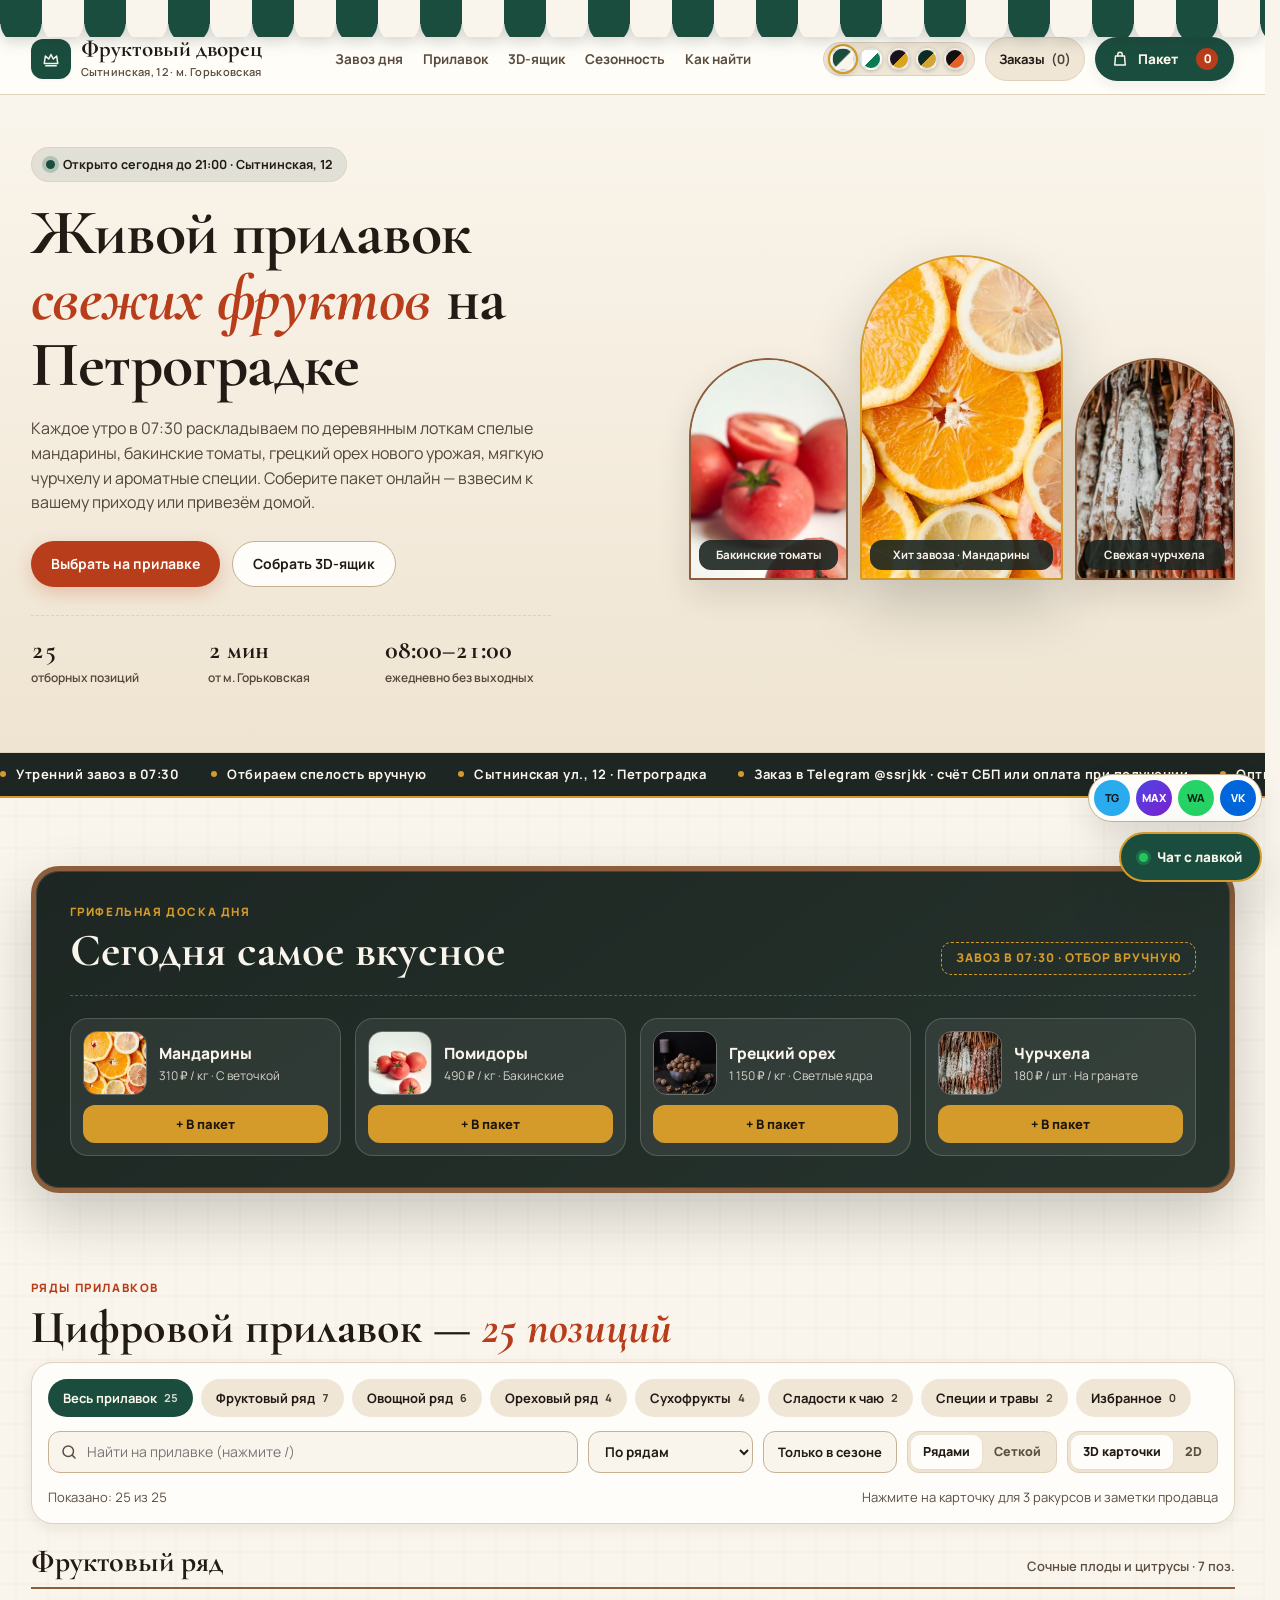
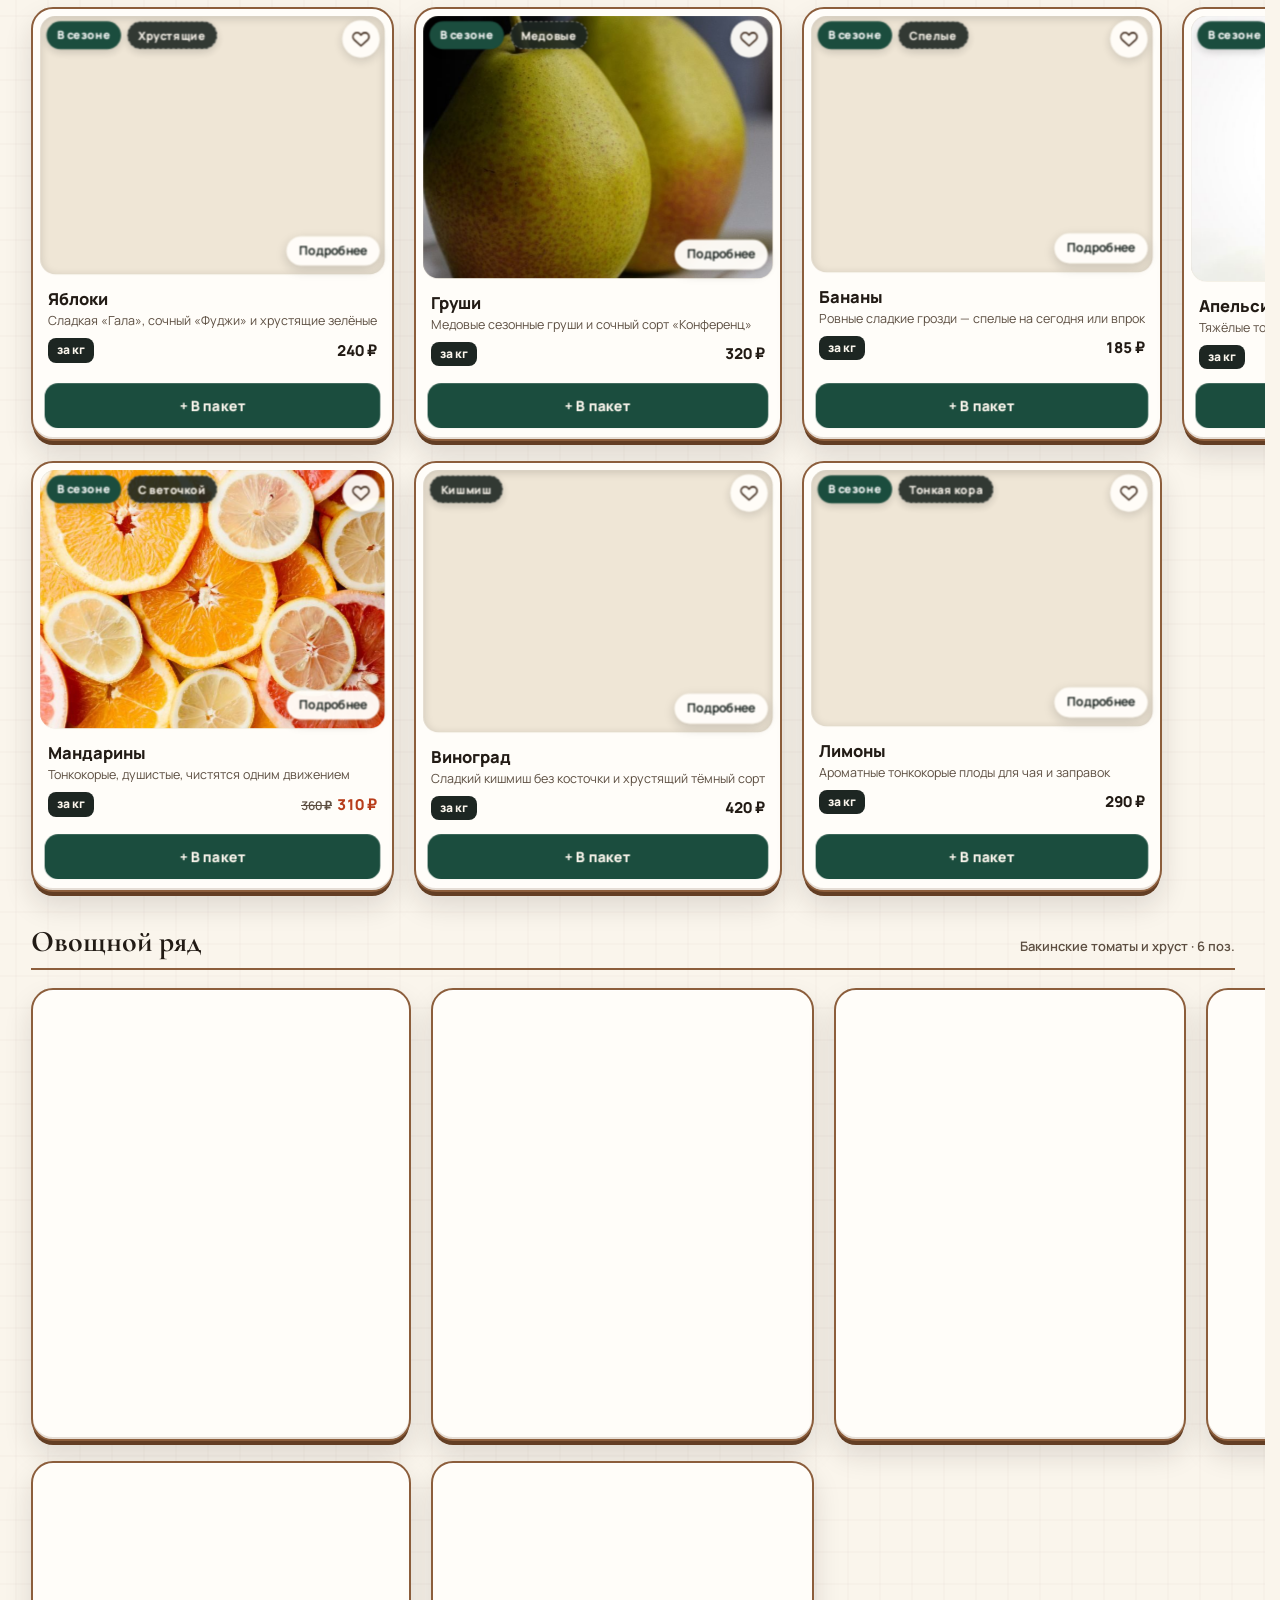
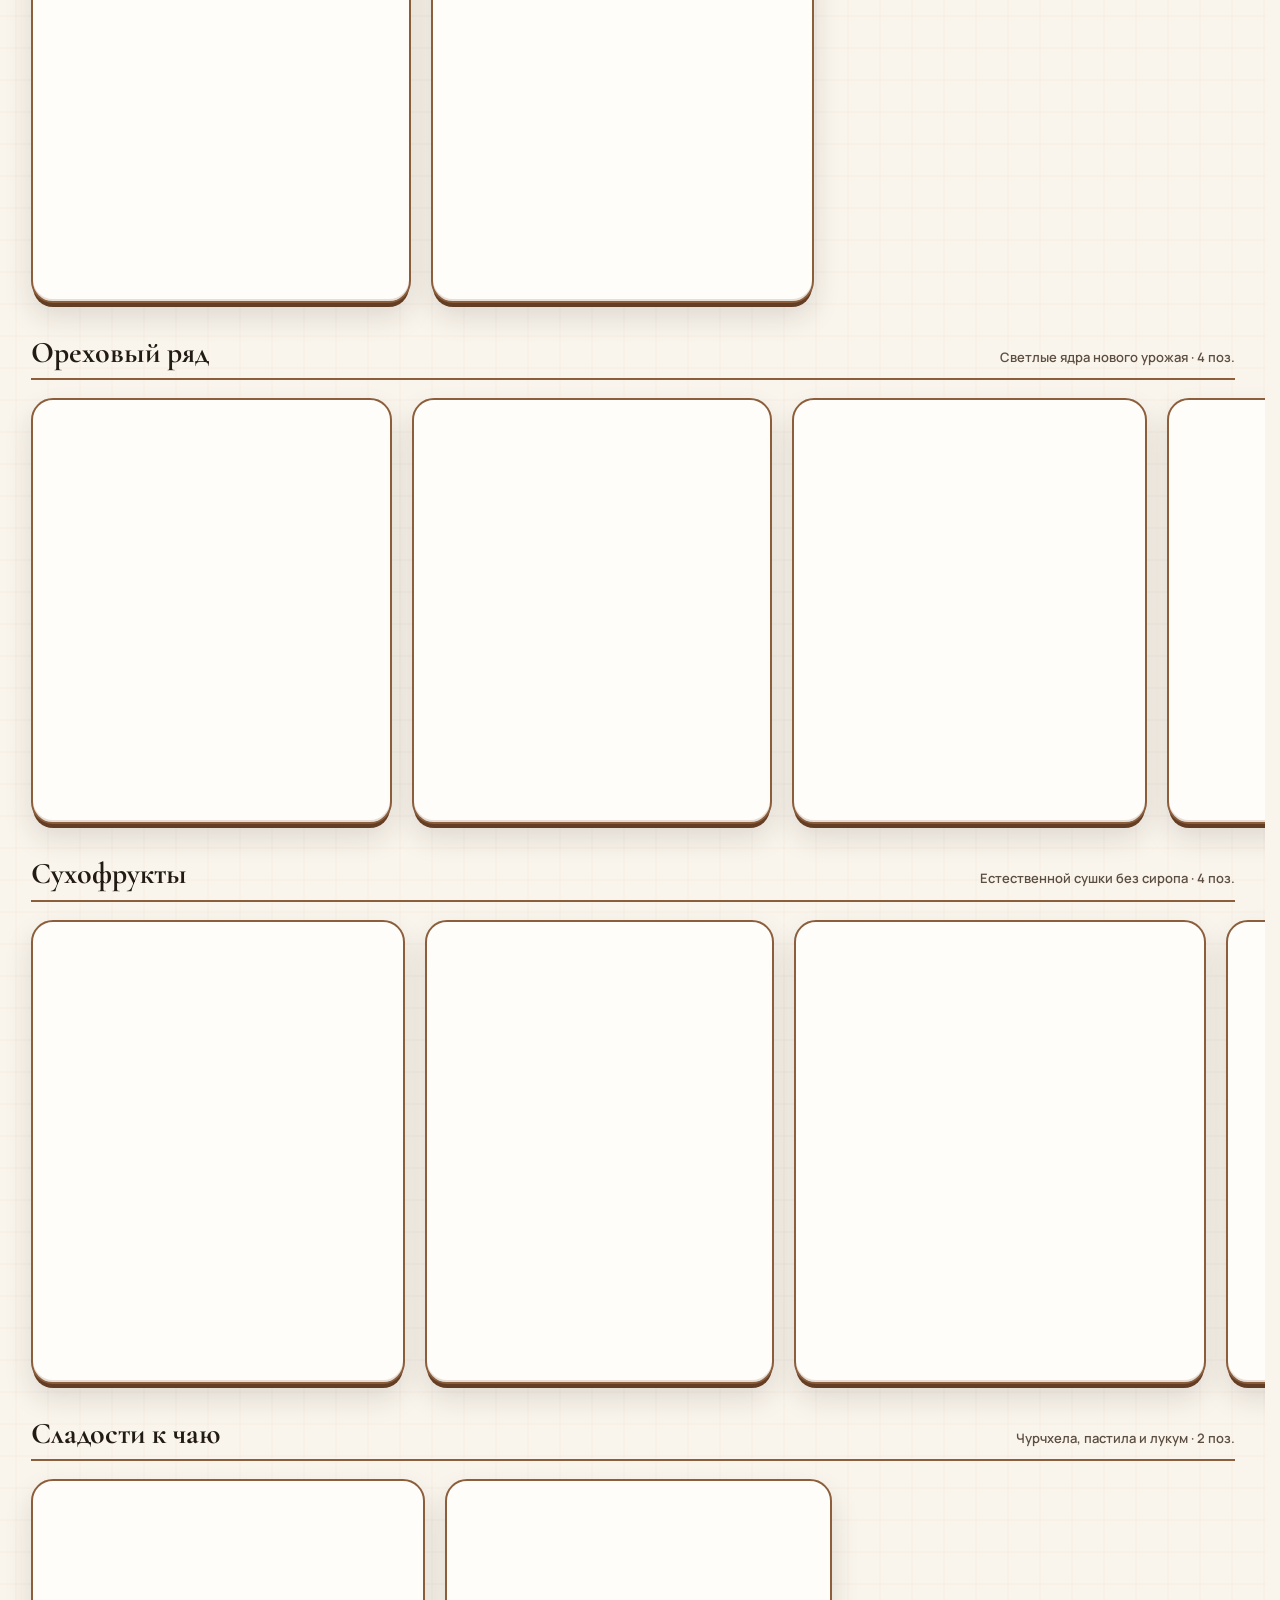
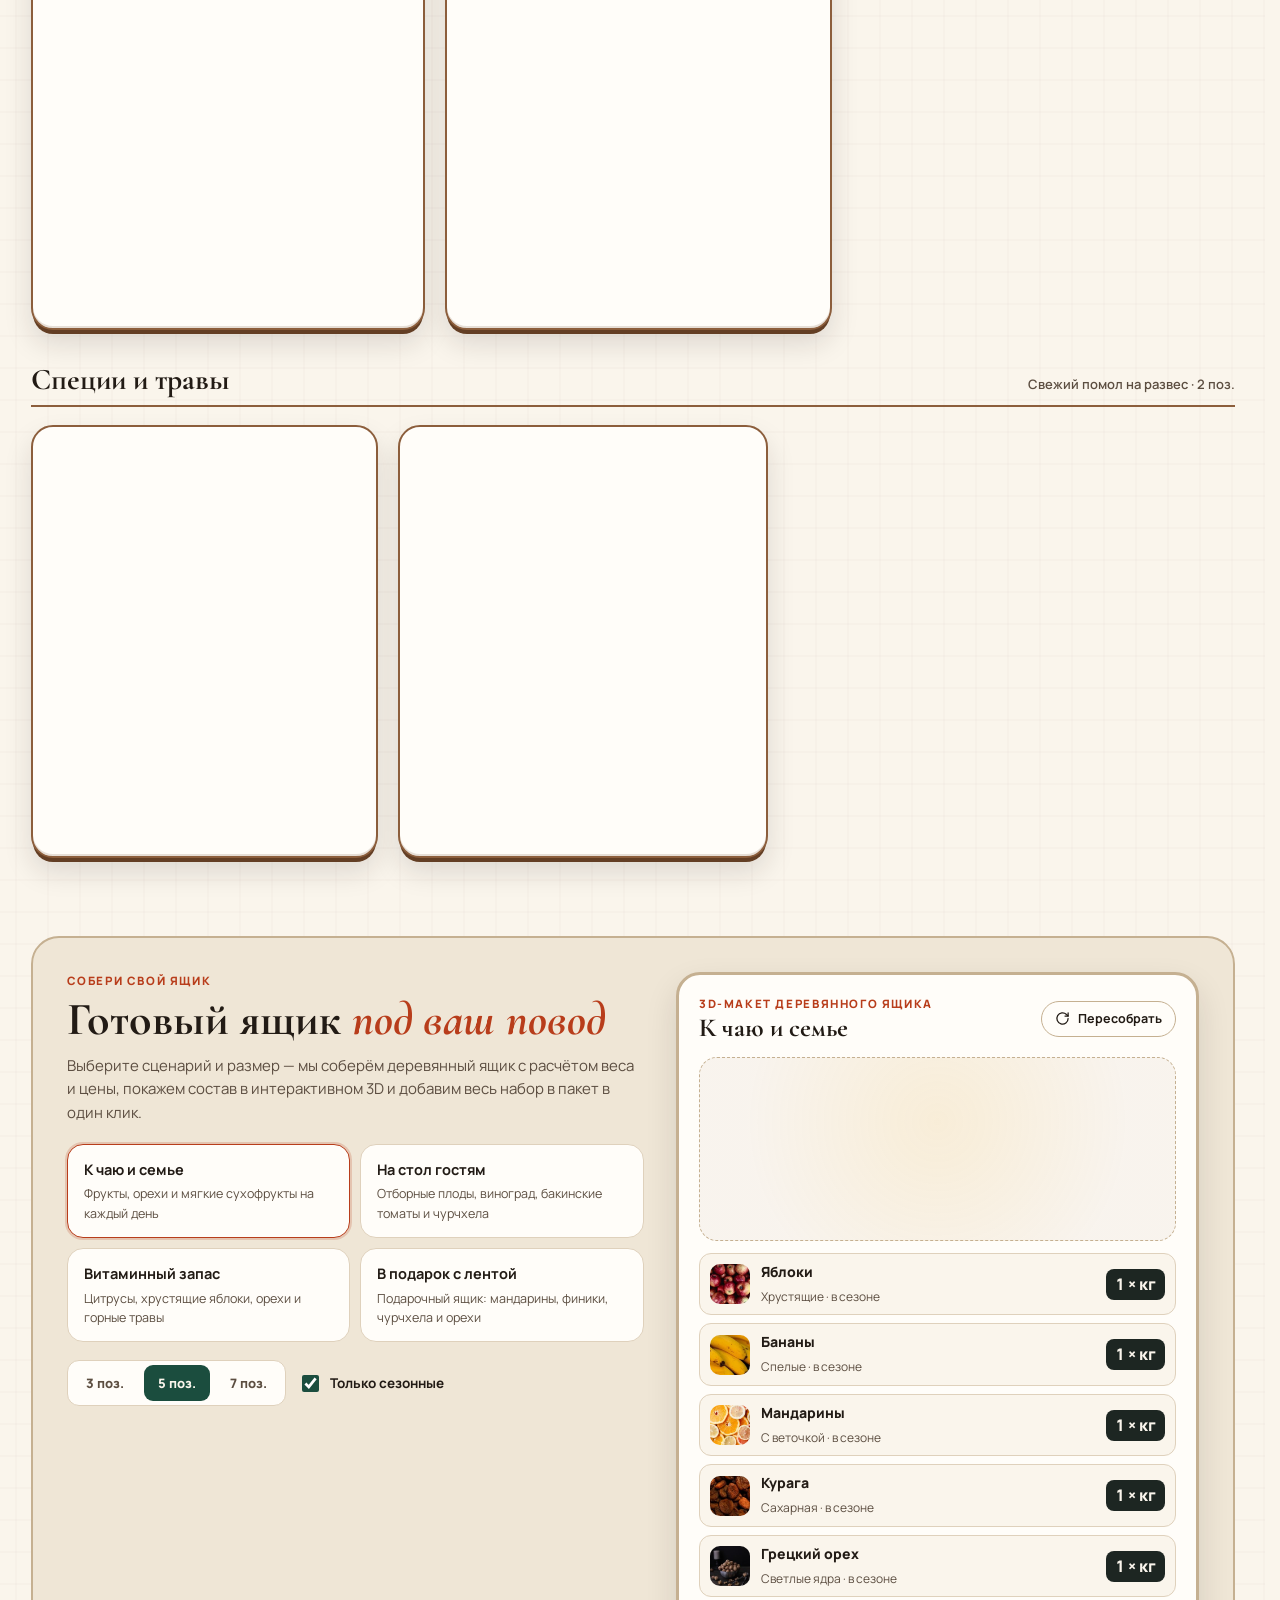
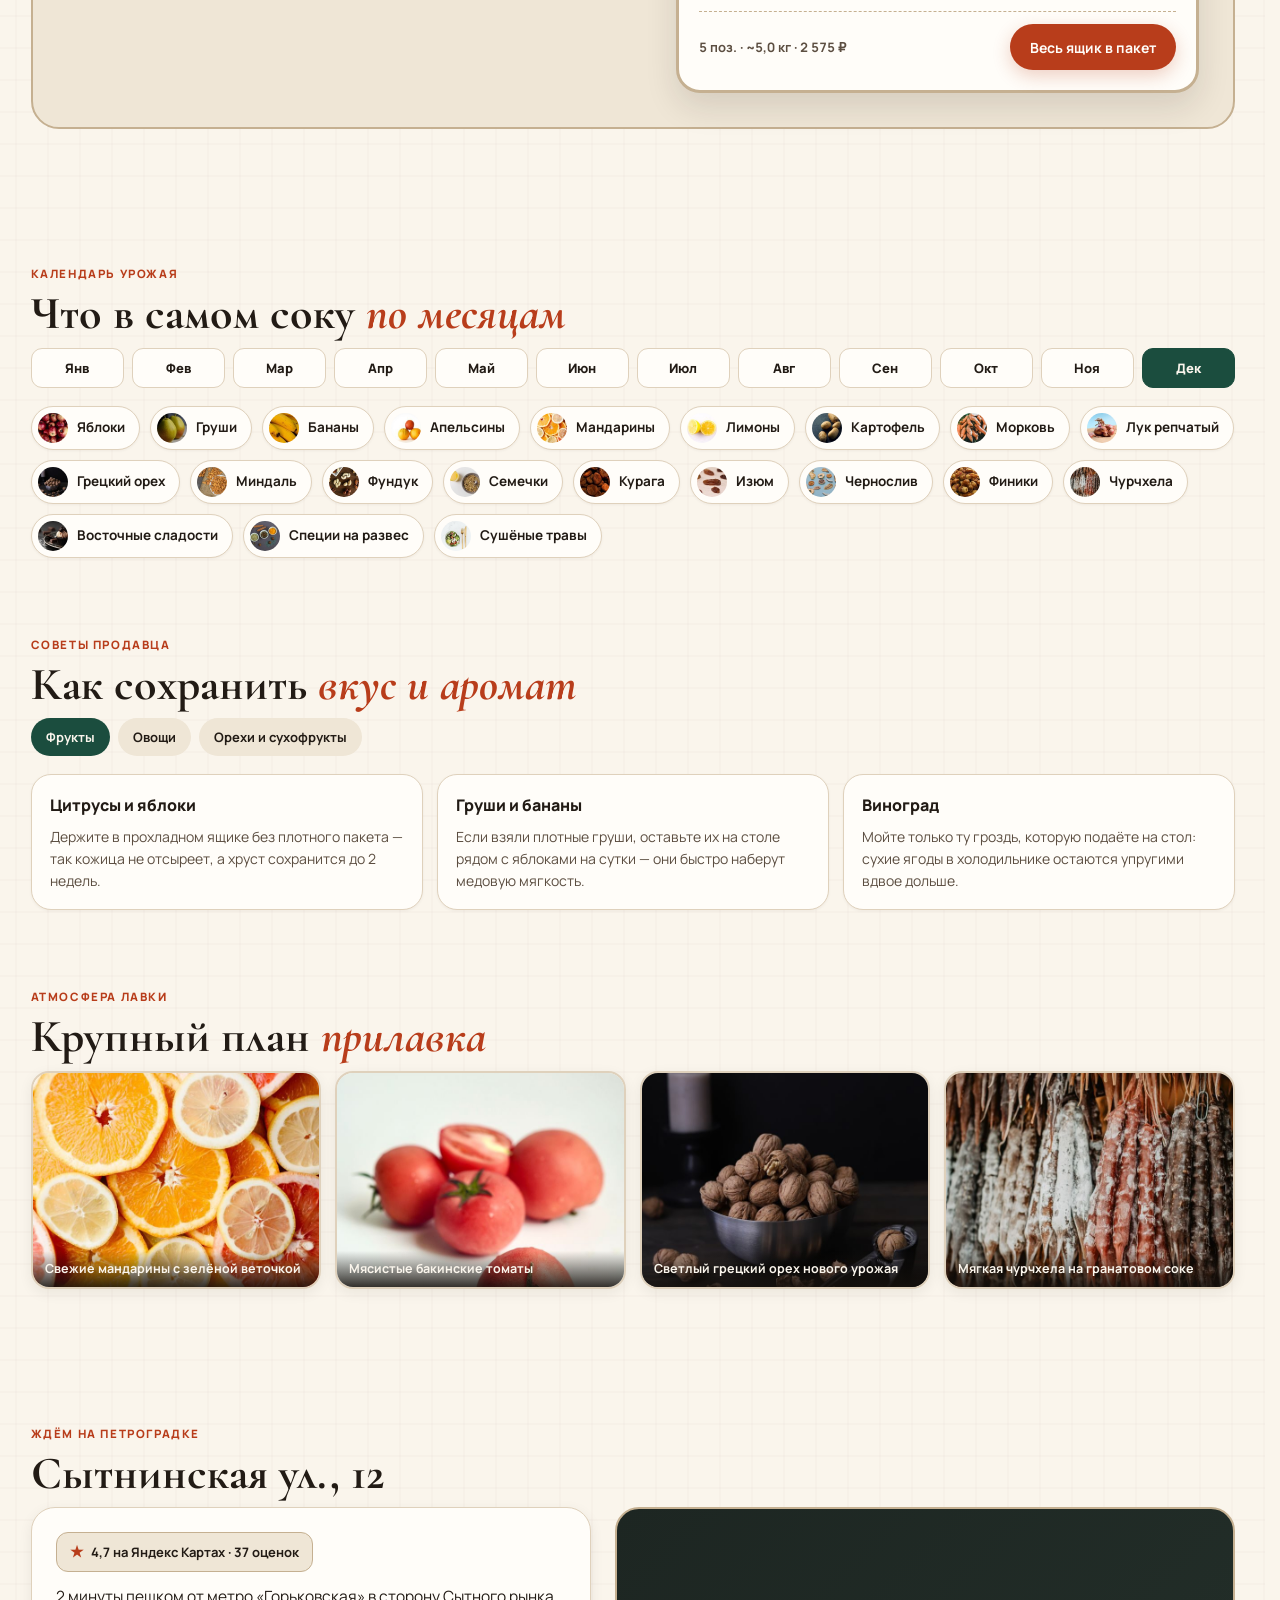
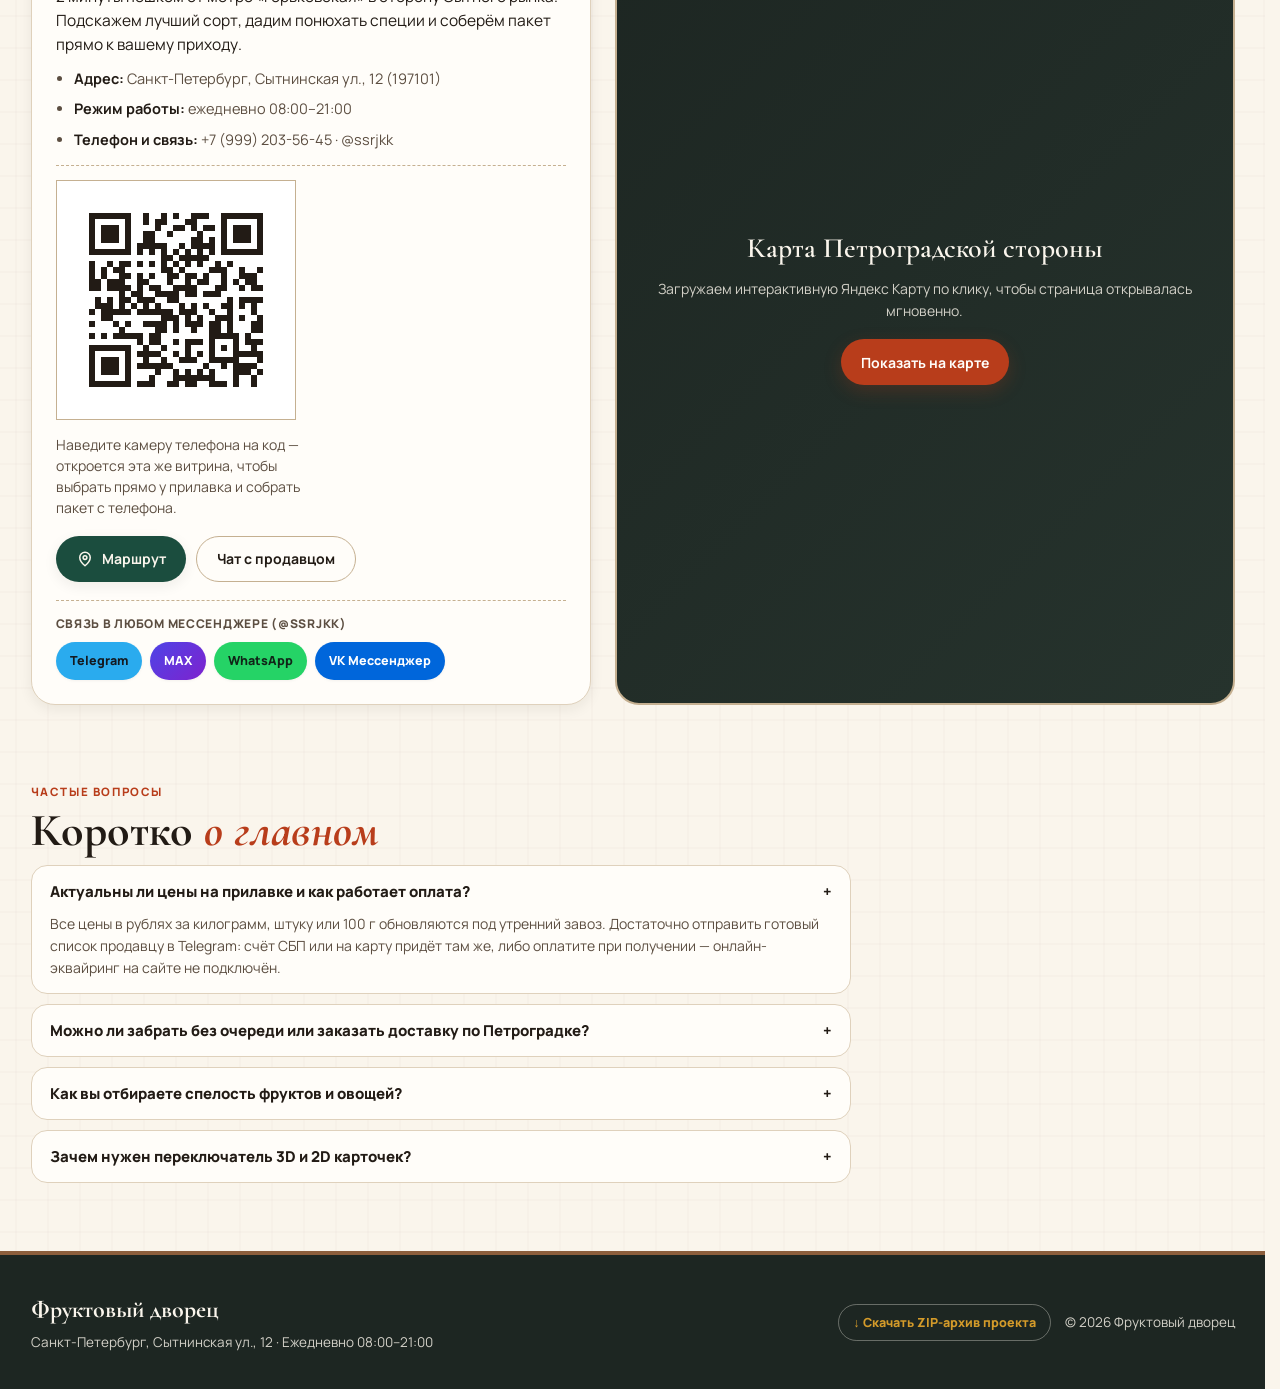
==== commit 55224b69: "QR в «Как найти» и честный ответ чата про оплату Автоответ чата на вопрос про оплату обещал платёж п" ====
--- a/index.html
+++ b/index.html
@@ -2844,6 +2844,12 @@
                 <li><strong style="color:var(--ink);">Режим работы:</strong> ежедневно 08:00–21:00</li>
                 <li><strong style="color:var(--ink);">Телефон и связь:</strong> +7 (999) 203-56-45 · @ssrjkk</li>
               </ul>
+              <div style="margin-top:14px;padding-top:14px;border-top:1px dashed var(--border-strong);display:flex;flex-wrap:wrap;align-items:center;gap:14px;">
+                <img src="assets/qr.svg" width="240" height="240" loading="lazy" decoding="async"
+                     alt="QR-код на эту же витрину: наведите камеру телефона"
+                     style="width:240px;height:240px;background:#FFF;border:1px solid var(--border-strong);padding:8px;">
+                <p style="margin:0;max-width:260px;font-size:14px;line-height:1.5;color:var(--ink-muted);">Наведите камеру телефона на код — откроется эта же витрина, чтобы выбрать прямо у прилавка и собрать пакет с телефона.</p>
+              </div>
             </div>
             <div style="display:flex;flex-wrap:wrap;gap:10px;">
               <a href="https://yandex.ru/maps/?text=%D0%A1%D0%B0%D0%BD%D0%BA%D1%82-%D0%9F%D0%B5%D1%82%D0%B5%D1%80%D0%B1%D1%83%D1%80%D0%B3%2C%20%D0%A1%D1%8B%D1%82%D0%BD%D0%B8%D0%BD%D1%81%D0%BA%D0%B0%D1%8F%2012" target="_blank" rel="noopener noreferrer" class="btn btn-brand">
@@ -4084,7 +4090,7 @@
           reply = `Самовывоз с Сытнинской, 12 всегда бесплатный. Курьер по Петроградке и центру — 250 ₽, а при заказе от ${formatRub(FREE_DELIVERY_FROM)} привезём бесплатно!`;
           addLink = false;
         } else if (q.includes('оплат') || q.includes('карт') || q.includes('сбп')) {
-          reply = 'Оплатить можно прямо на сайте через СБП (QR), банковской картой или при получении курьеру / на кассе.';
+          reply = 'Онлайн-эквайринг на сайте не подключён: отправьте пакет в Telegram — придёт счёт СБП или на карту, либо оплатите курьеру или на кассе при получении.';
           addLink = false;
         }
         setTimeout(() => appendChatMsg(reply, 'bot', addLink), 450);
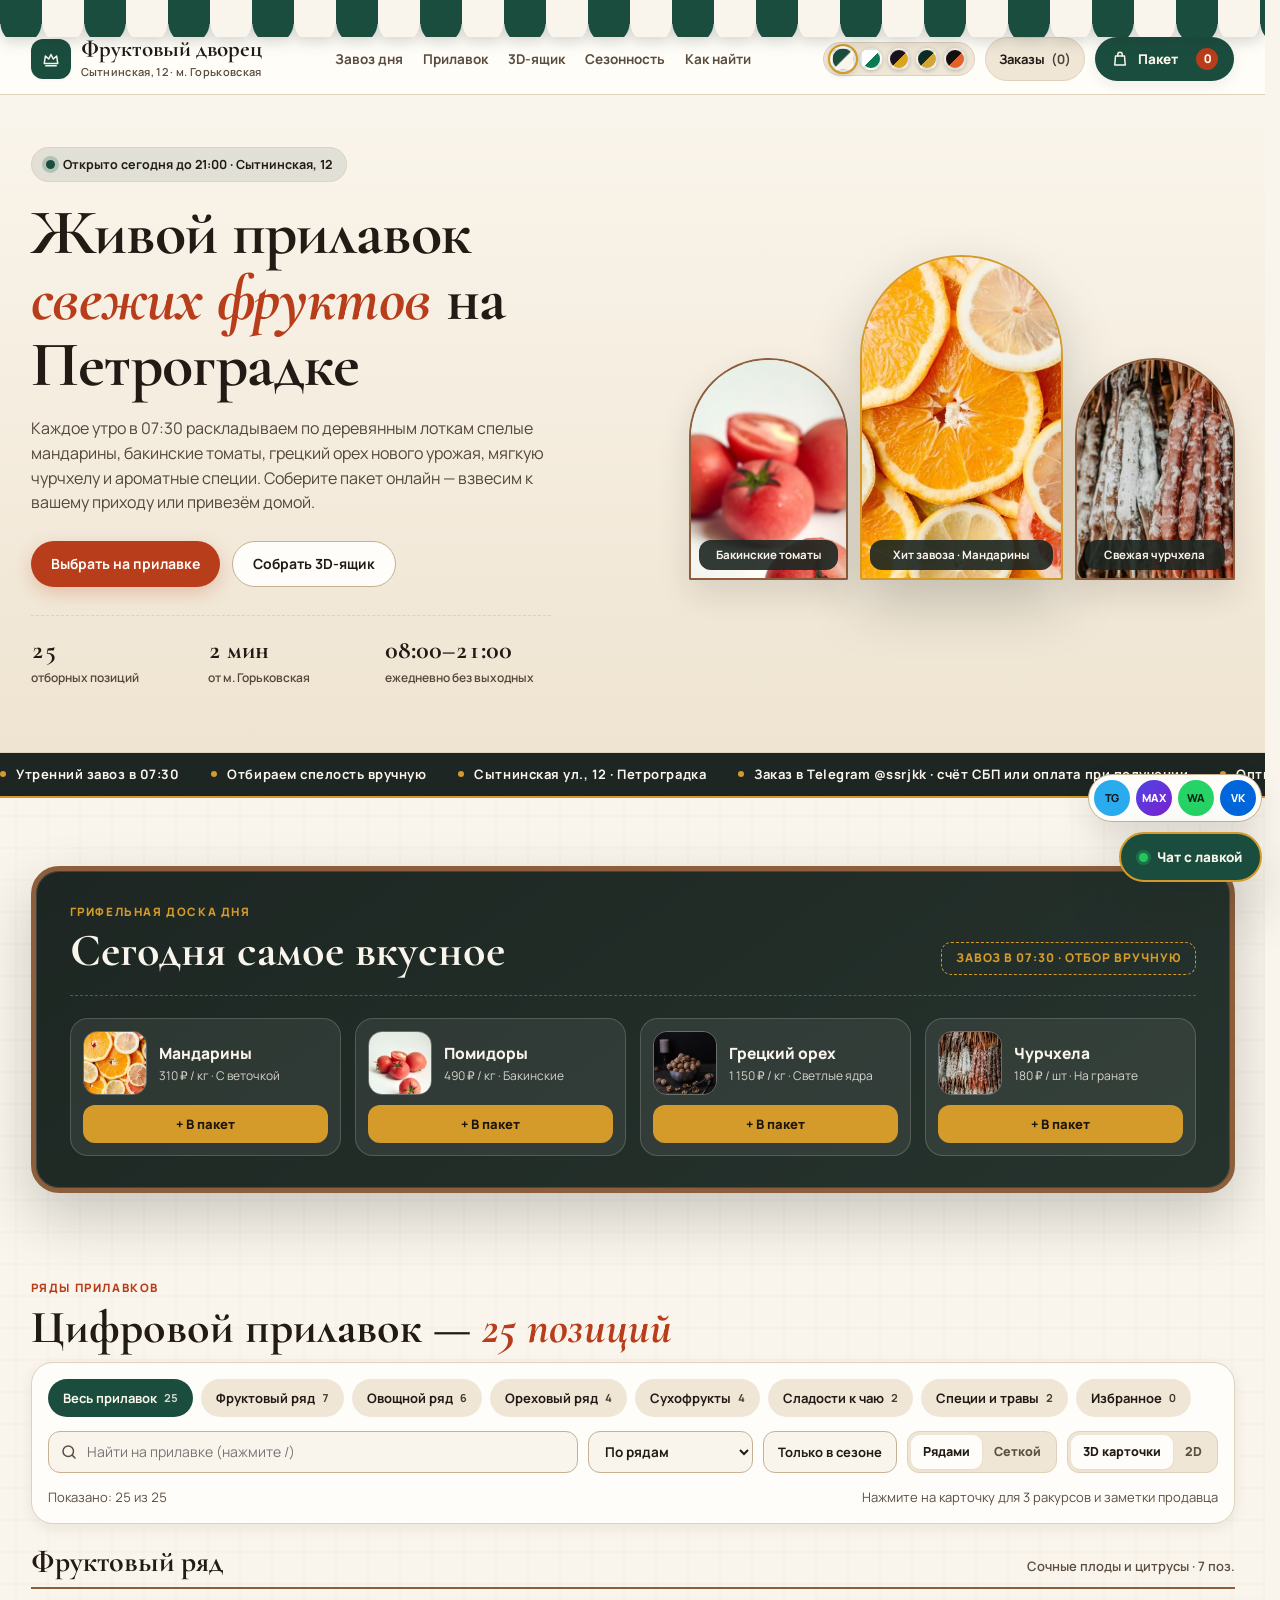
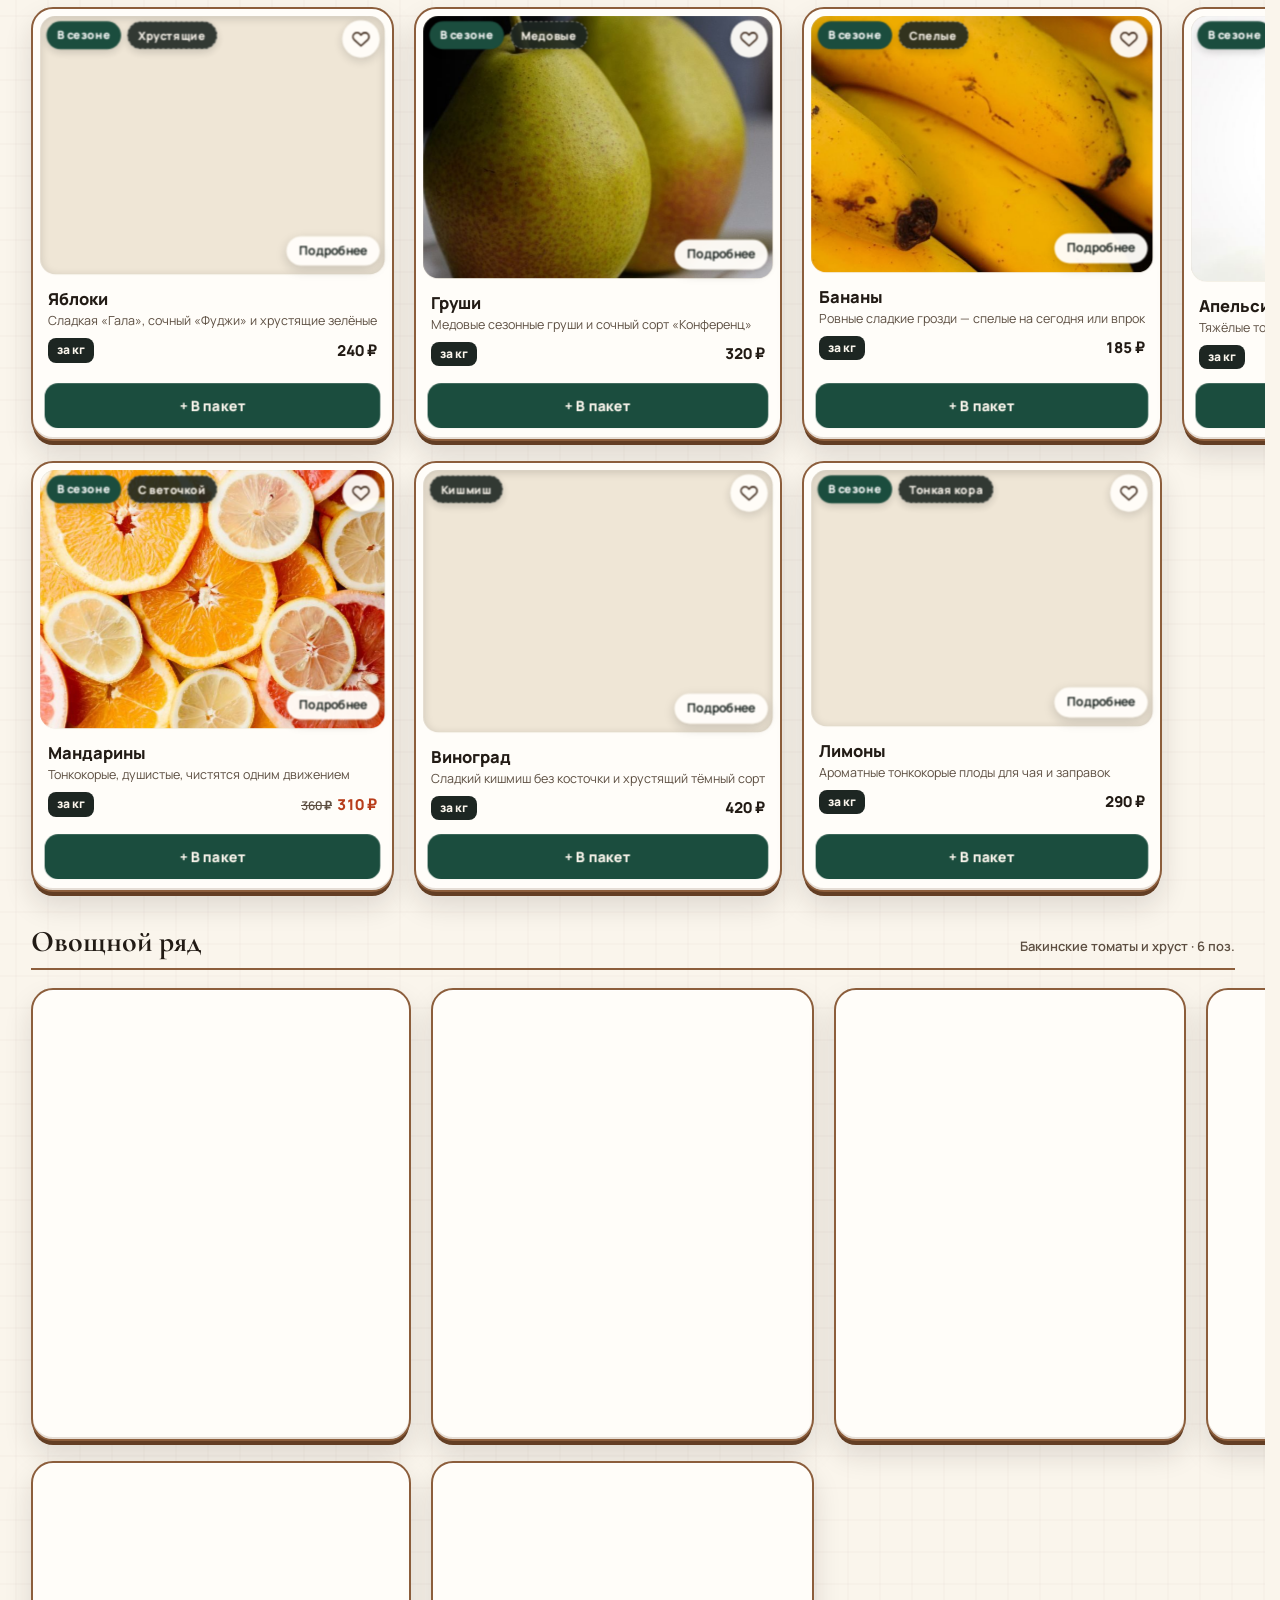
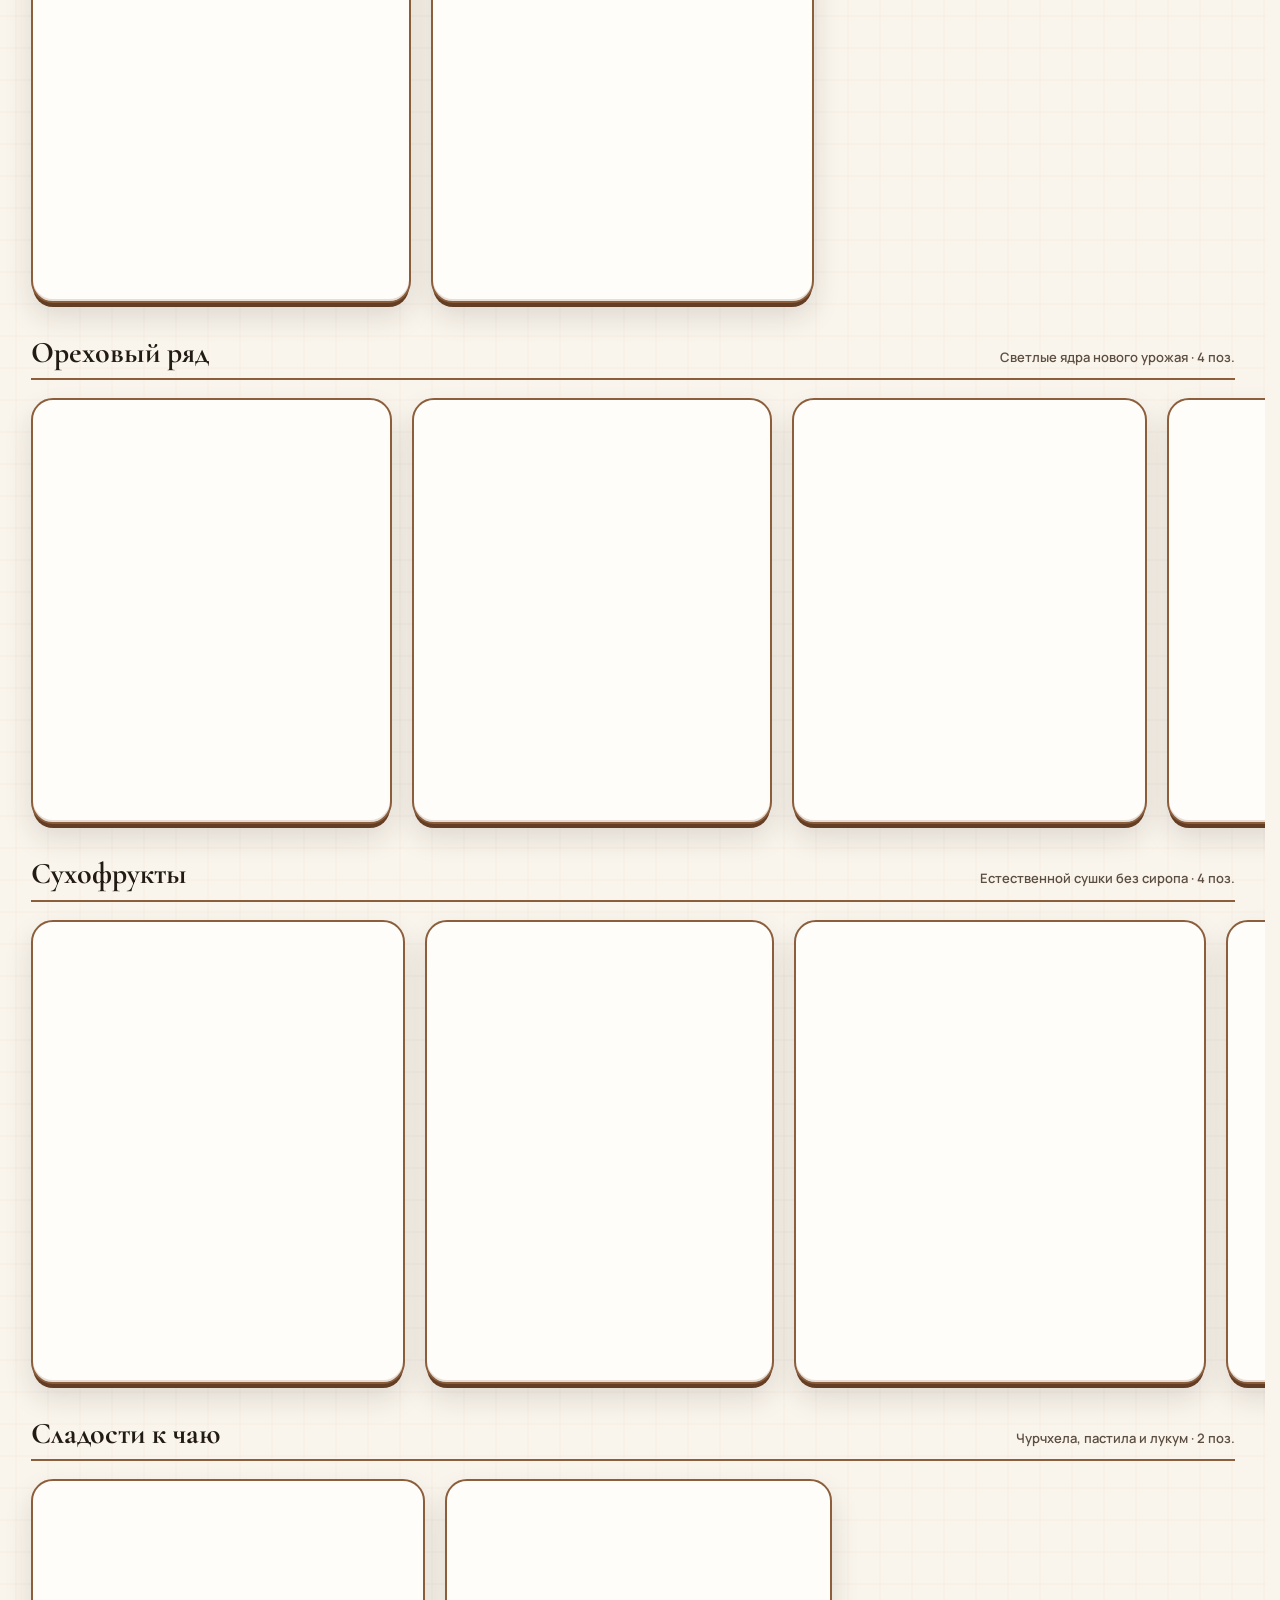
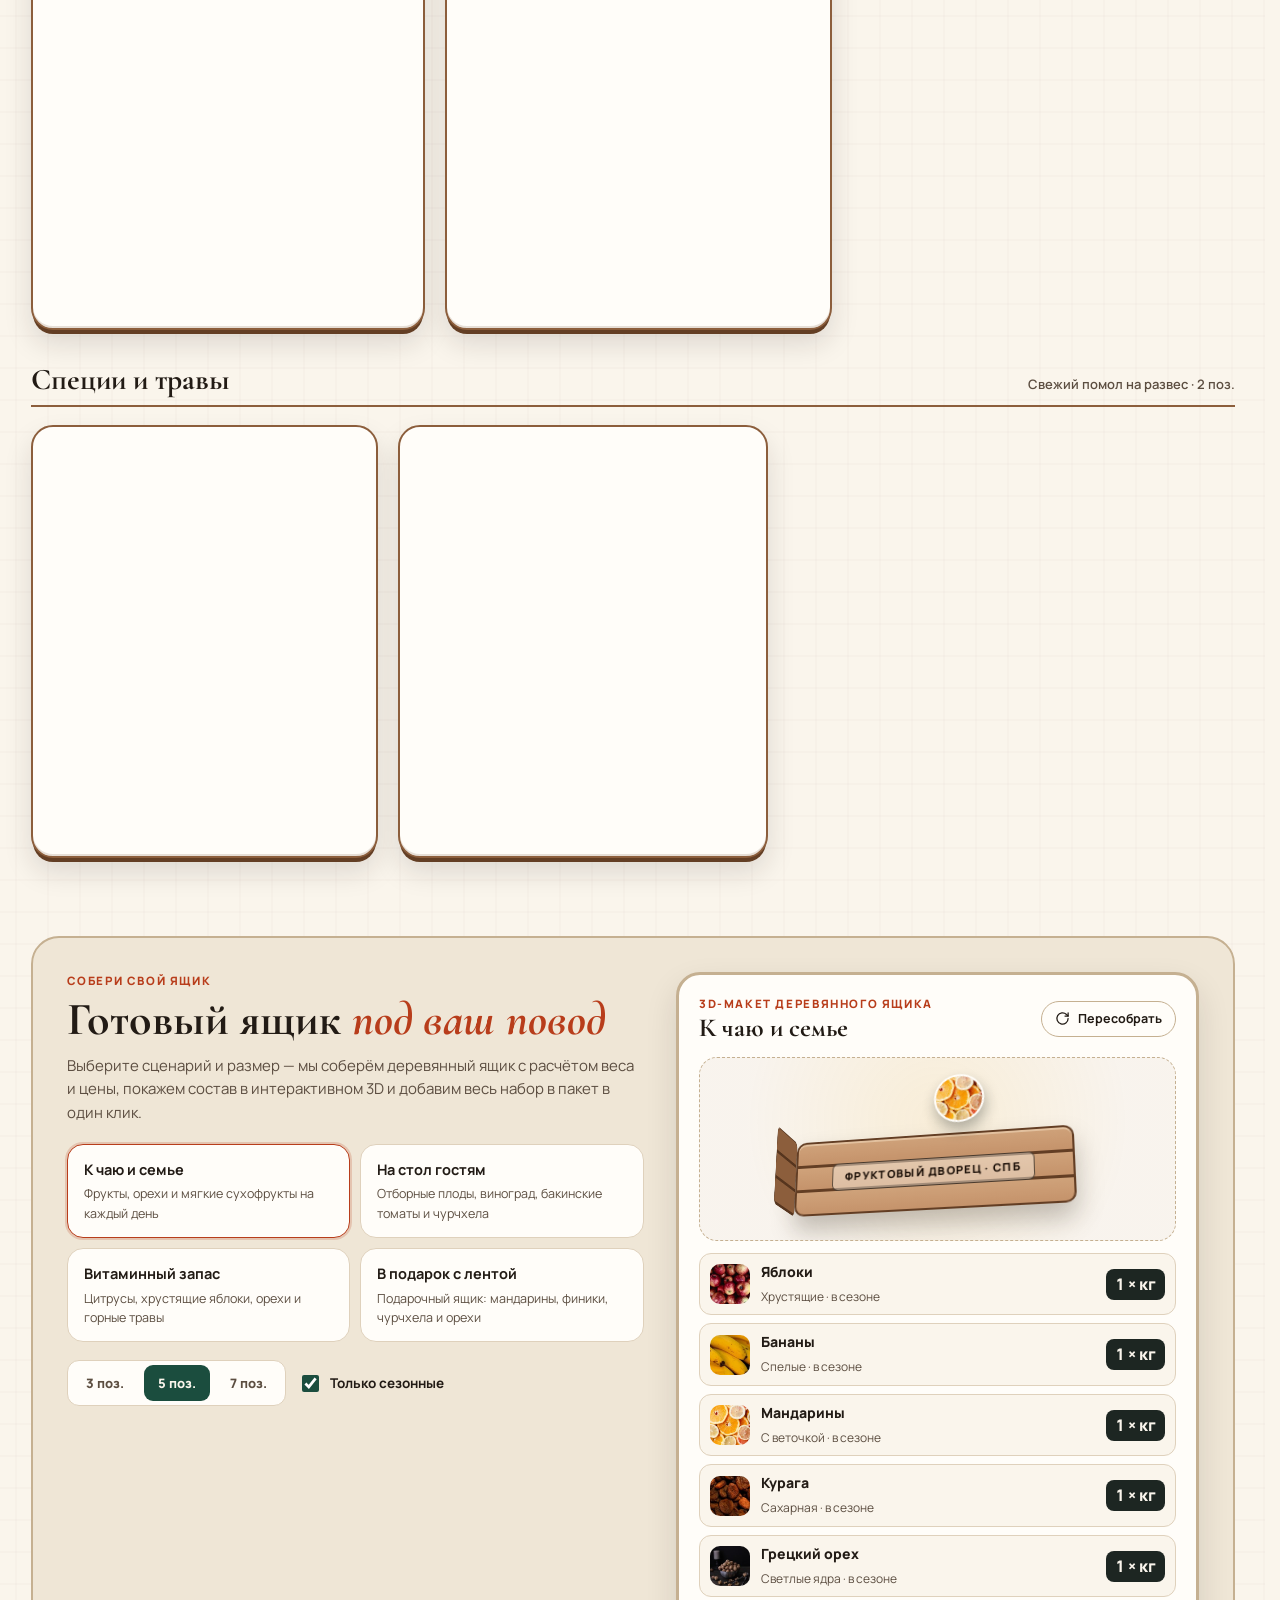
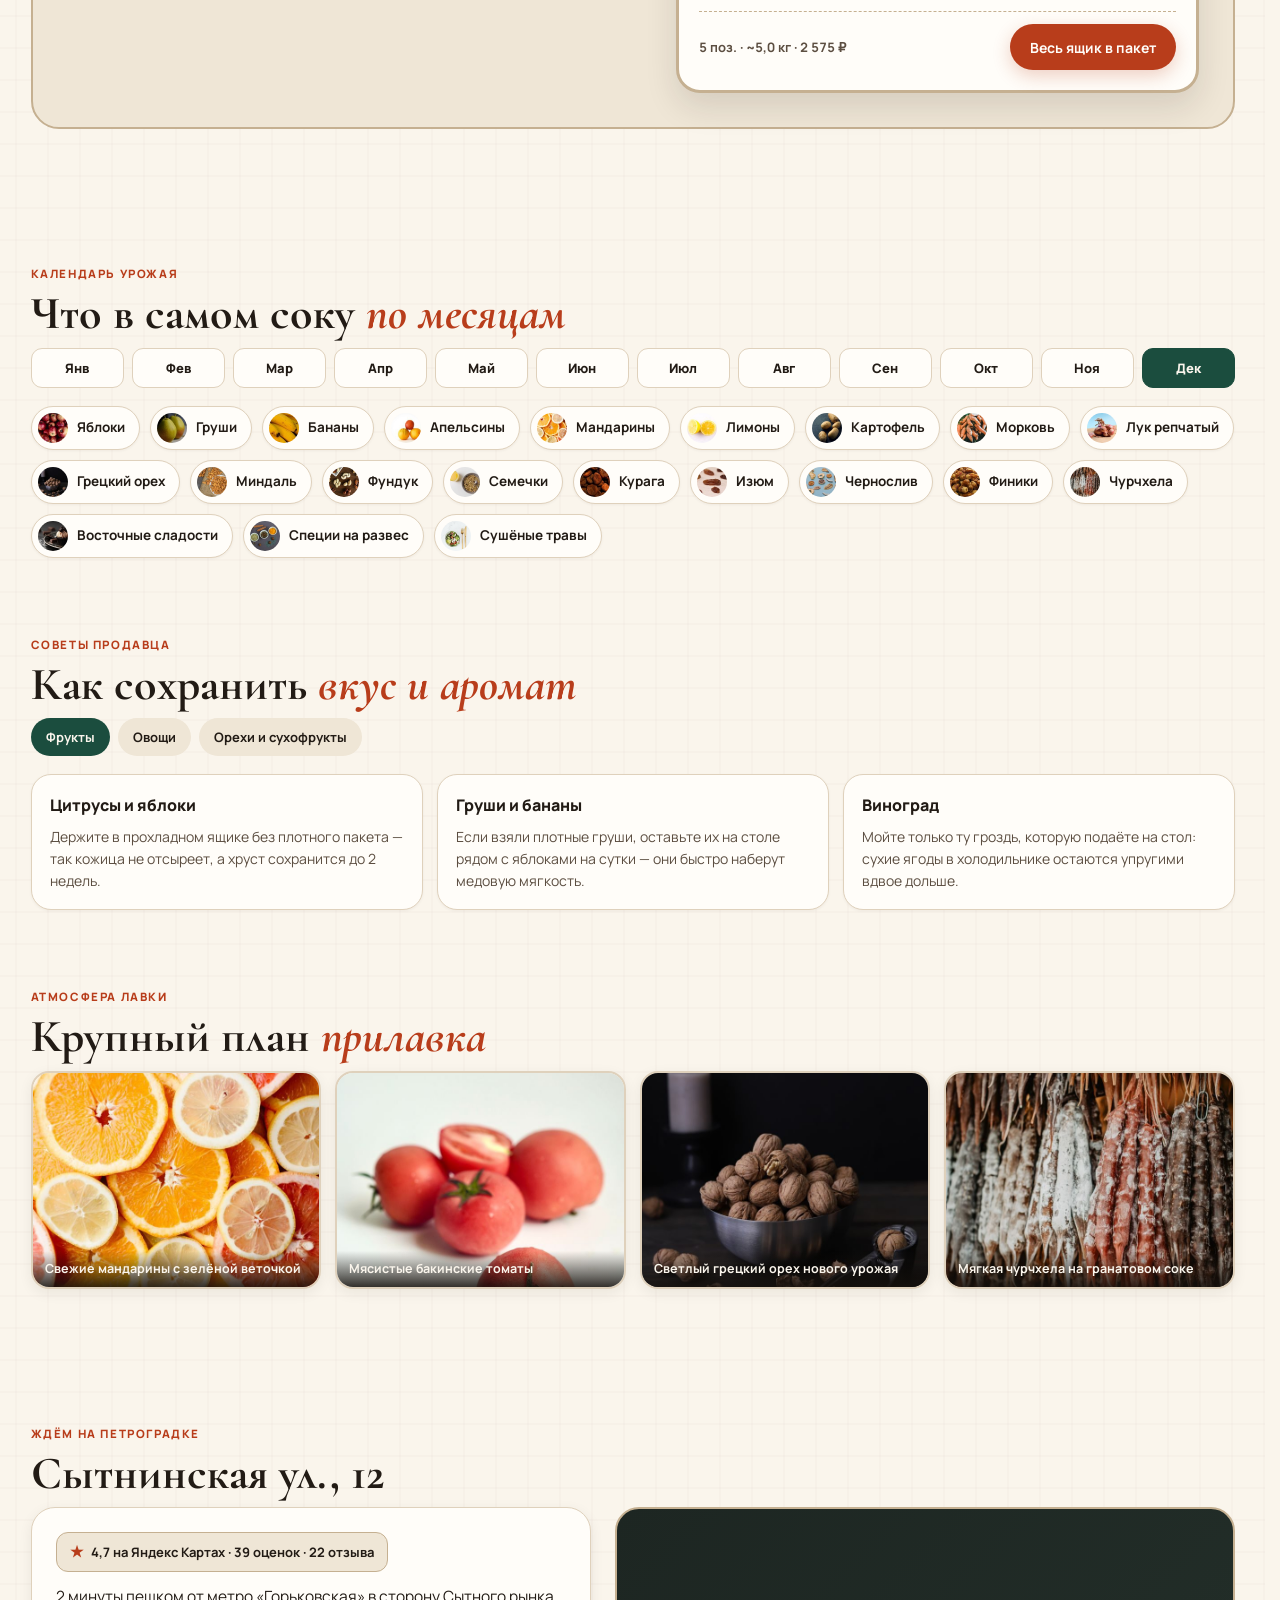
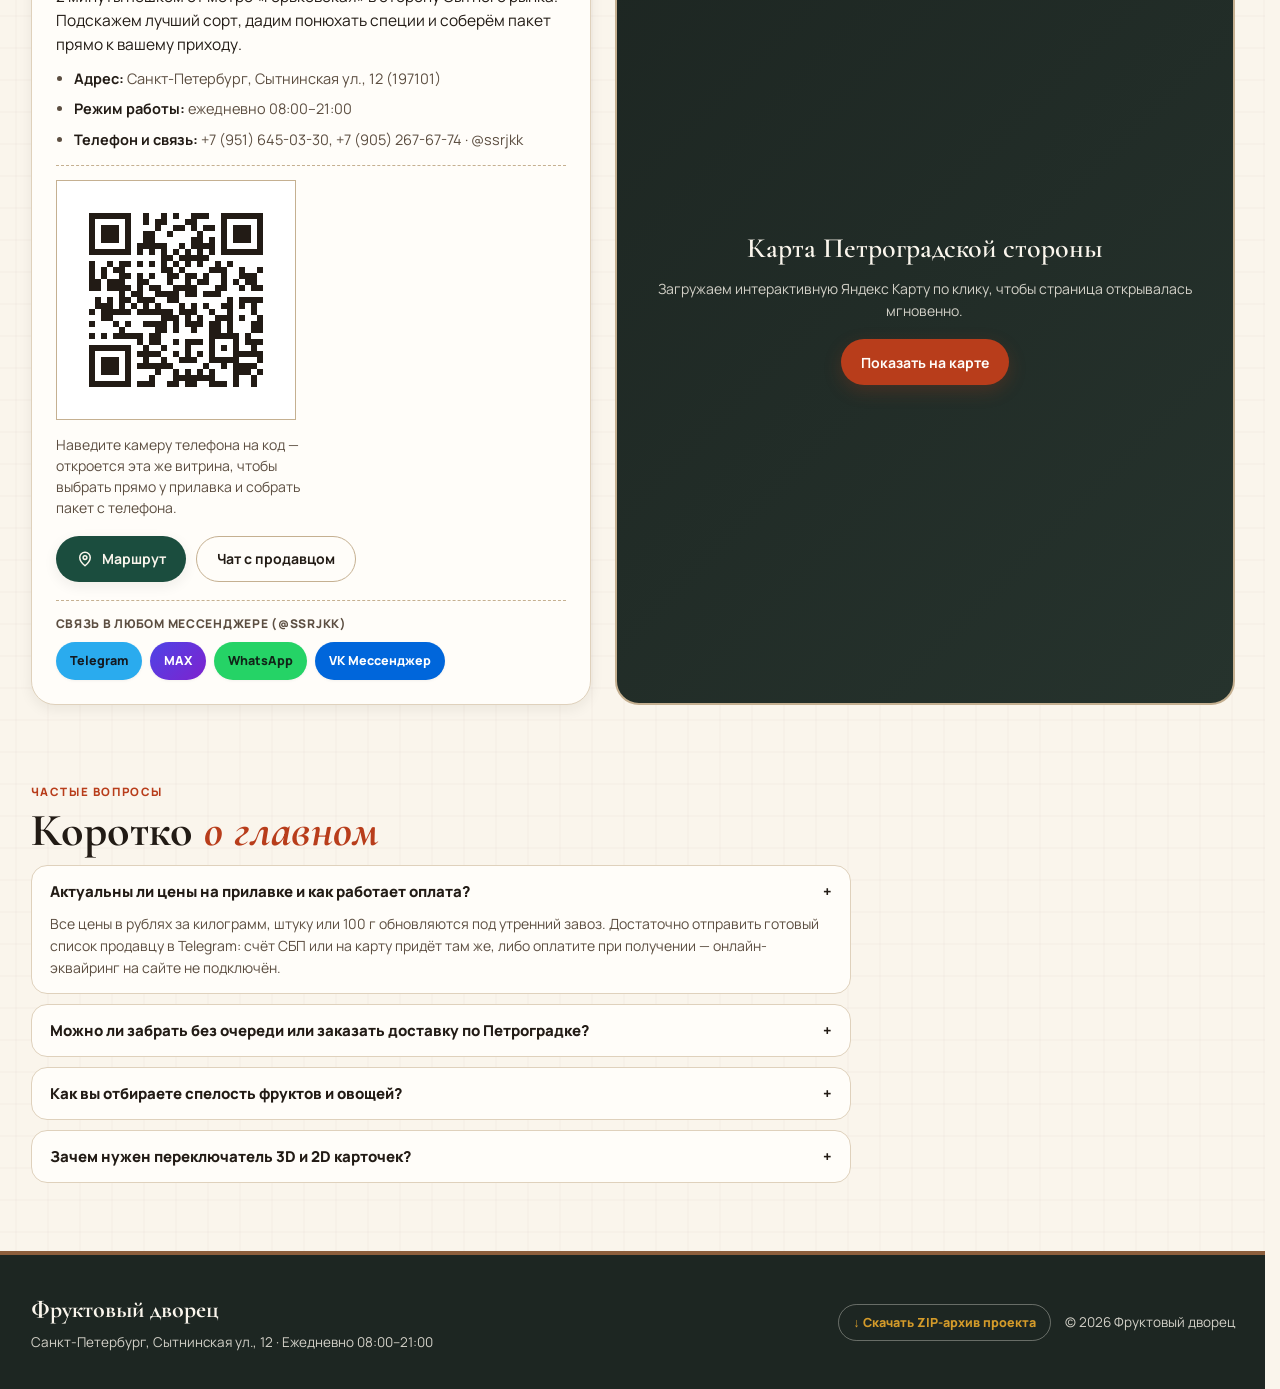
==== commit 149f9b7f: "Контакты и рейтинг взяты из карточки Яндекс Карт, формулировки сверены Витрина стояла на выдуманном " ====
--- a/index.html
+++ b/index.html
@@ -103,7 +103,7 @@
         "name": "Фруктовый дворец",
         "description": "Фруктовая и овощная лавка на Петроградской стороне в Санкт-Петербурге: сезонные фрукты, бакинские овощи, орехи, сухофрукты, чурчхела и специи на развес.",
         "url": "https://ssrjkk.github.io/fruktovy/",
-        "telephone": "+7-999-203-56-45",
+        "telephone": "+7-951-645-03-30",
         "priceRange": "₽₽",
         "sameAs": "https://yandex.ru/maps/org/fruktovy_dvorets/60838532953/",
         "address": {
@@ -2834,15 +2834,15 @@
         <div class="visit-grid">
           <div class="visit-card">
             <div>
-              <div class="yandex-rating-pill">
+              <a class="yandex-rating-pill" href="https://yandex.ru/maps/org/fruktovy_dvorets/60838532953/" target="_blank" rel="noopener noreferrer">
                 <span style="color:var(--accent);font-size:15px;">★</span>
-                <span>4,7 на Яндекс Картах · 37 оценок</span>
-              </div>
+                <span>4,7 на Яндекс Картах · 39 оценок · 22 отзыва</span>
+              </a>
               <p style="margin:0 0 12px;font-size:15.5px;">2 минуты пешком от метро «Горьковская» в сторону Сытного рынка. Подскажем лучший сорт, дадим понюхать специи и соберём пакет прямо к вашему приходу.</p>
               <ul style="margin:0;padding-left:18px;display:flex;flex-direction:column;gap:8px;font-size:14.5px;color:var(--ink-muted);">
                 <li><strong style="color:var(--ink);">Адрес:</strong> Санкт-Петербург, Сытнинская ул., 12 (197101)</li>
                 <li><strong style="color:var(--ink);">Режим работы:</strong> ежедневно 08:00–21:00</li>
-                <li><strong style="color:var(--ink);">Телефон и связь:</strong> +7 (999) 203-56-45 · @ssrjkk</li>
+                <li><strong style="color:var(--ink);">Телефон и связь:</strong> <a href="tel:+79516450330">+7 (951) 645-03-30</a>, <a href="tel:+79052676774">+7 (905) 267-67-74</a> · <a href="https://t.me/ssrjkk" target="_blank" rel="noopener noreferrer">@ssrjkk</a></li>
               </ul>
               <div style="margin-top:14px;padding-top:14px;border-top:1px dashed var(--border-strong);display:flex;flex-wrap:wrap;align-items:center;gap:14px;">
                 <img src="assets/qr.svg" width="240" height="240" loading="lazy" decoding="async"
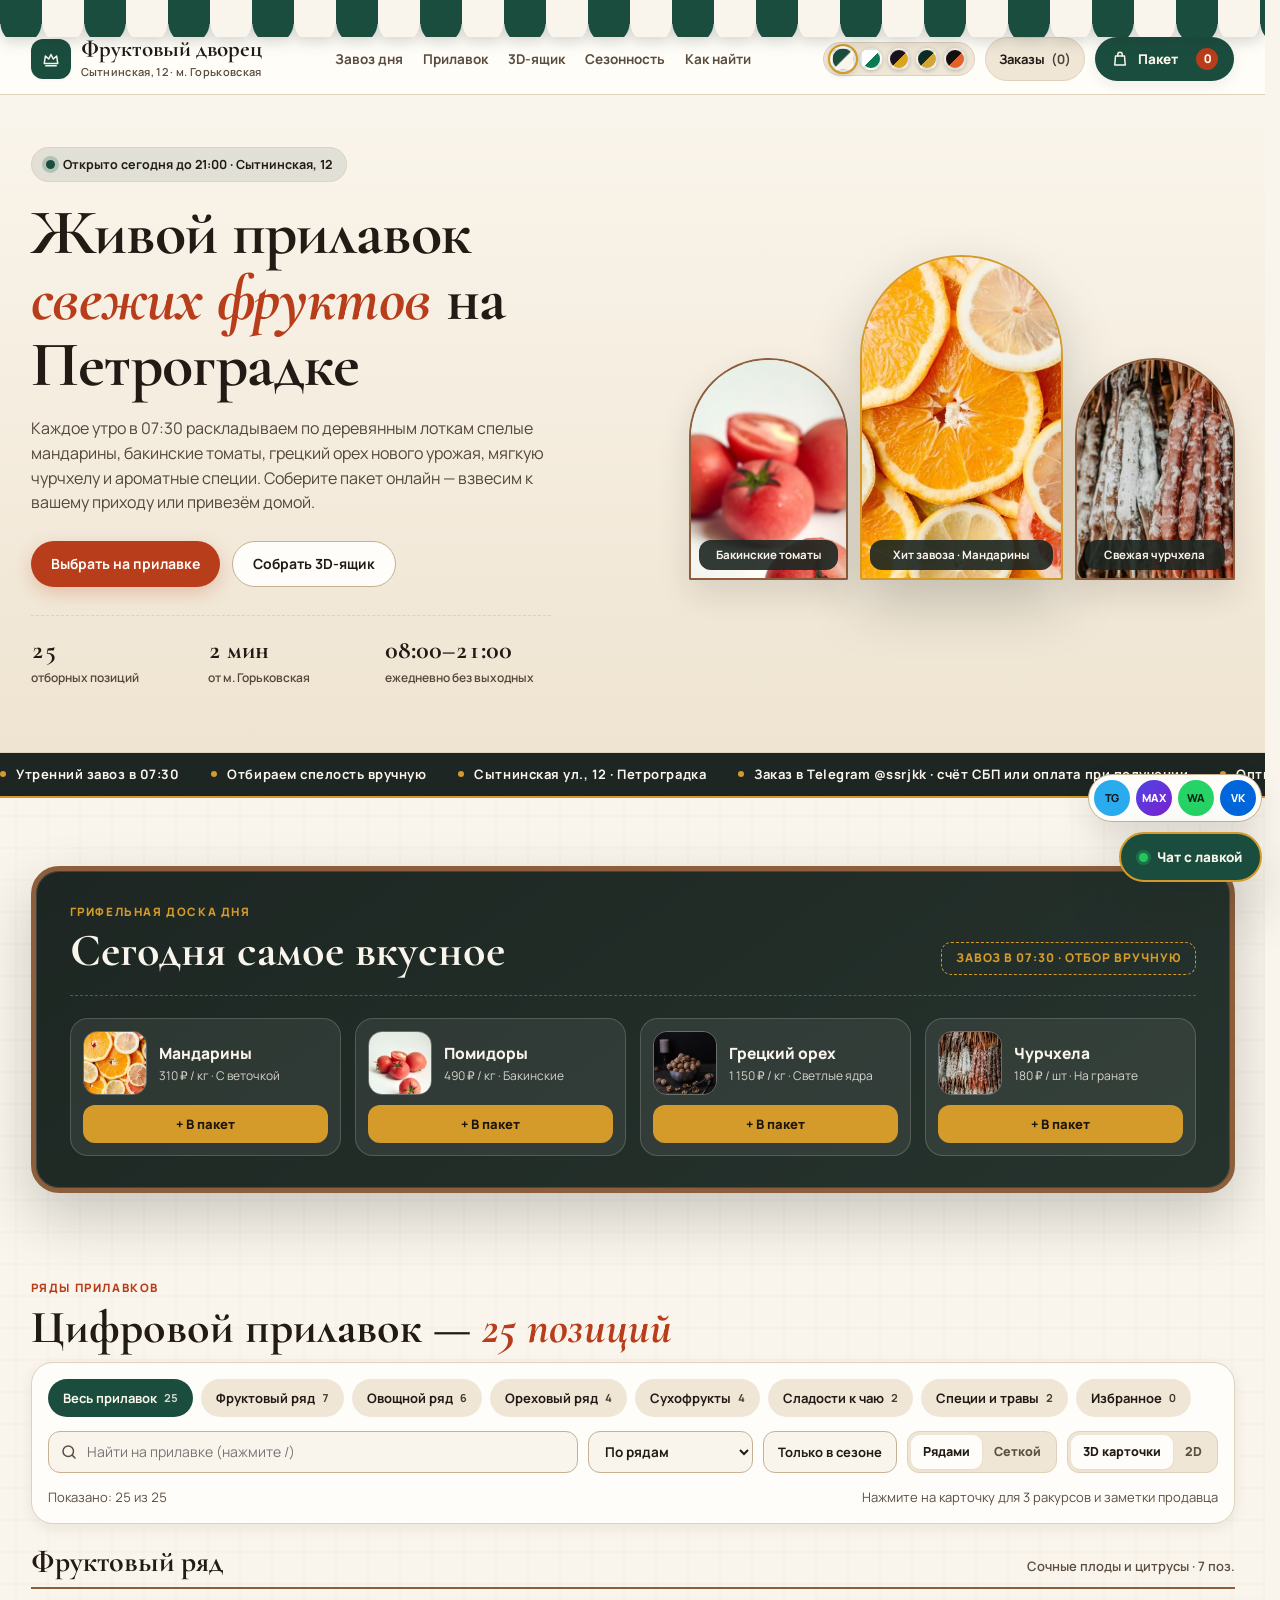
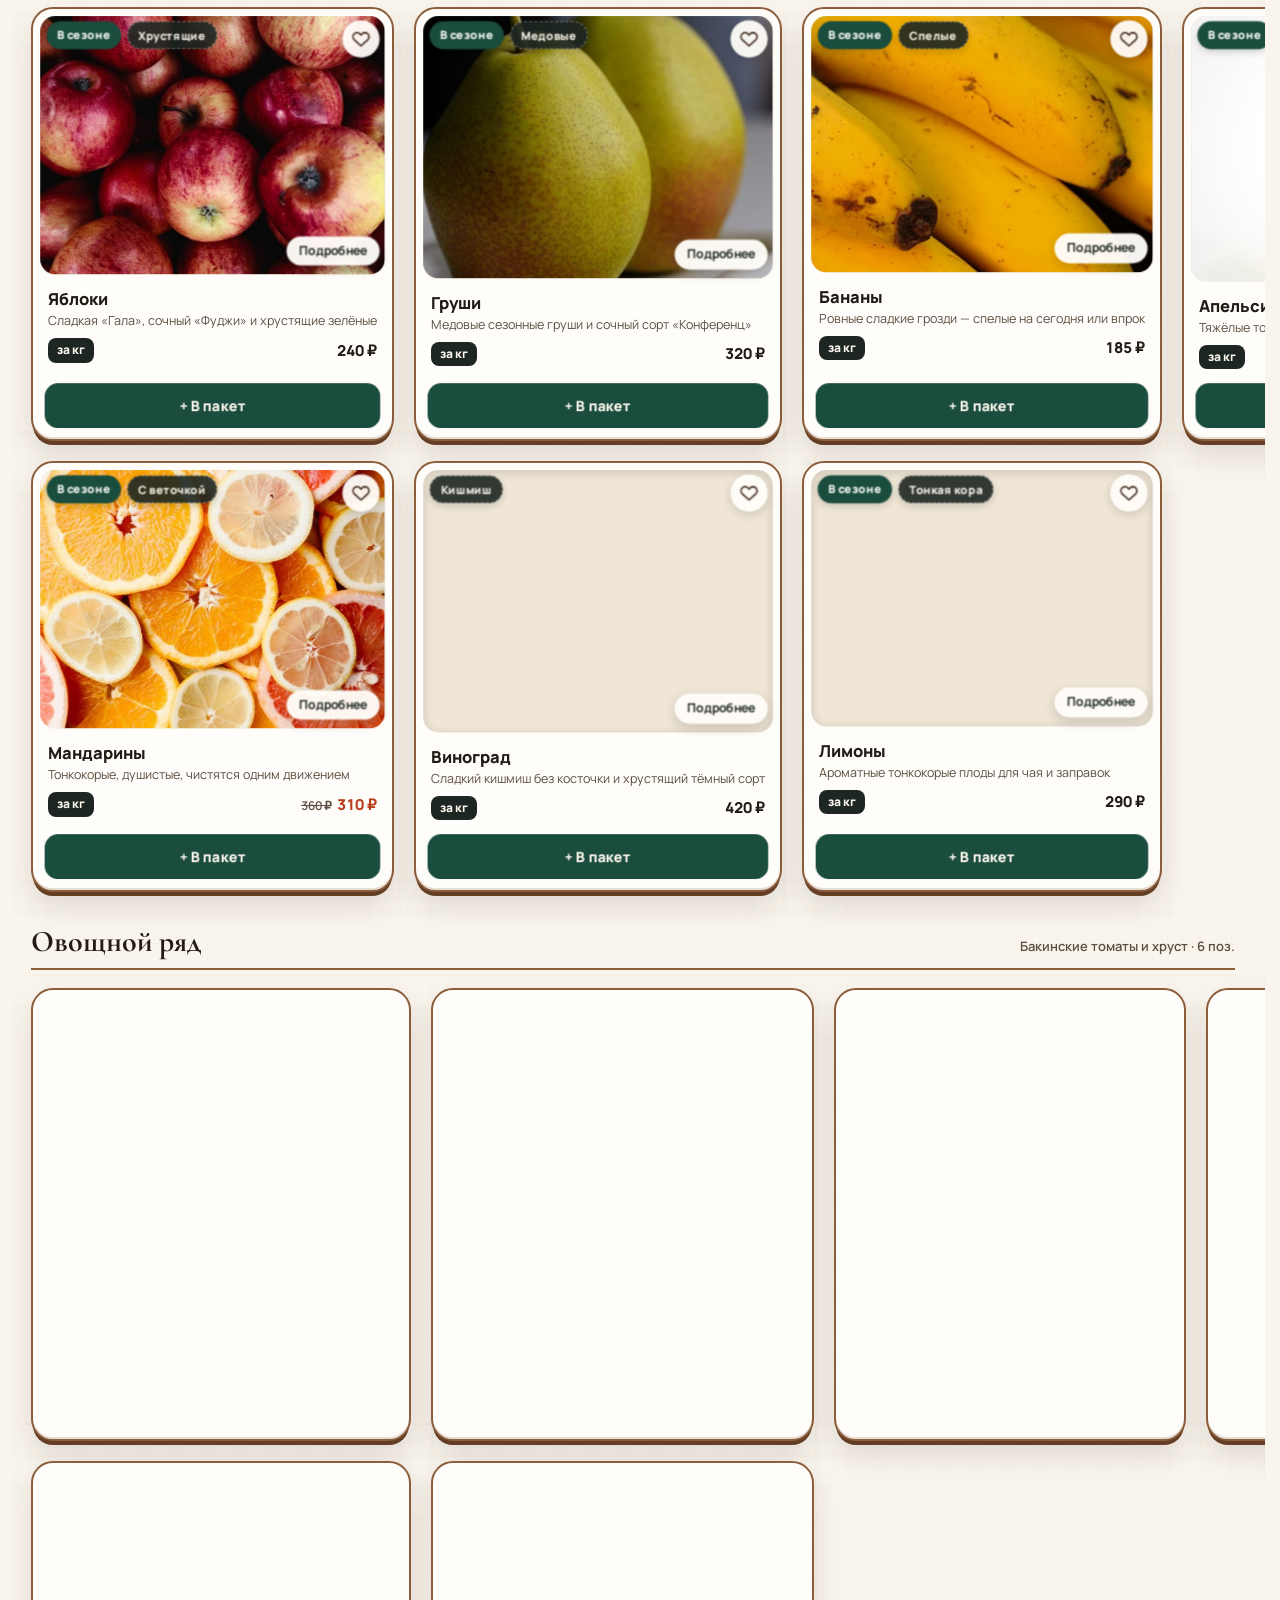
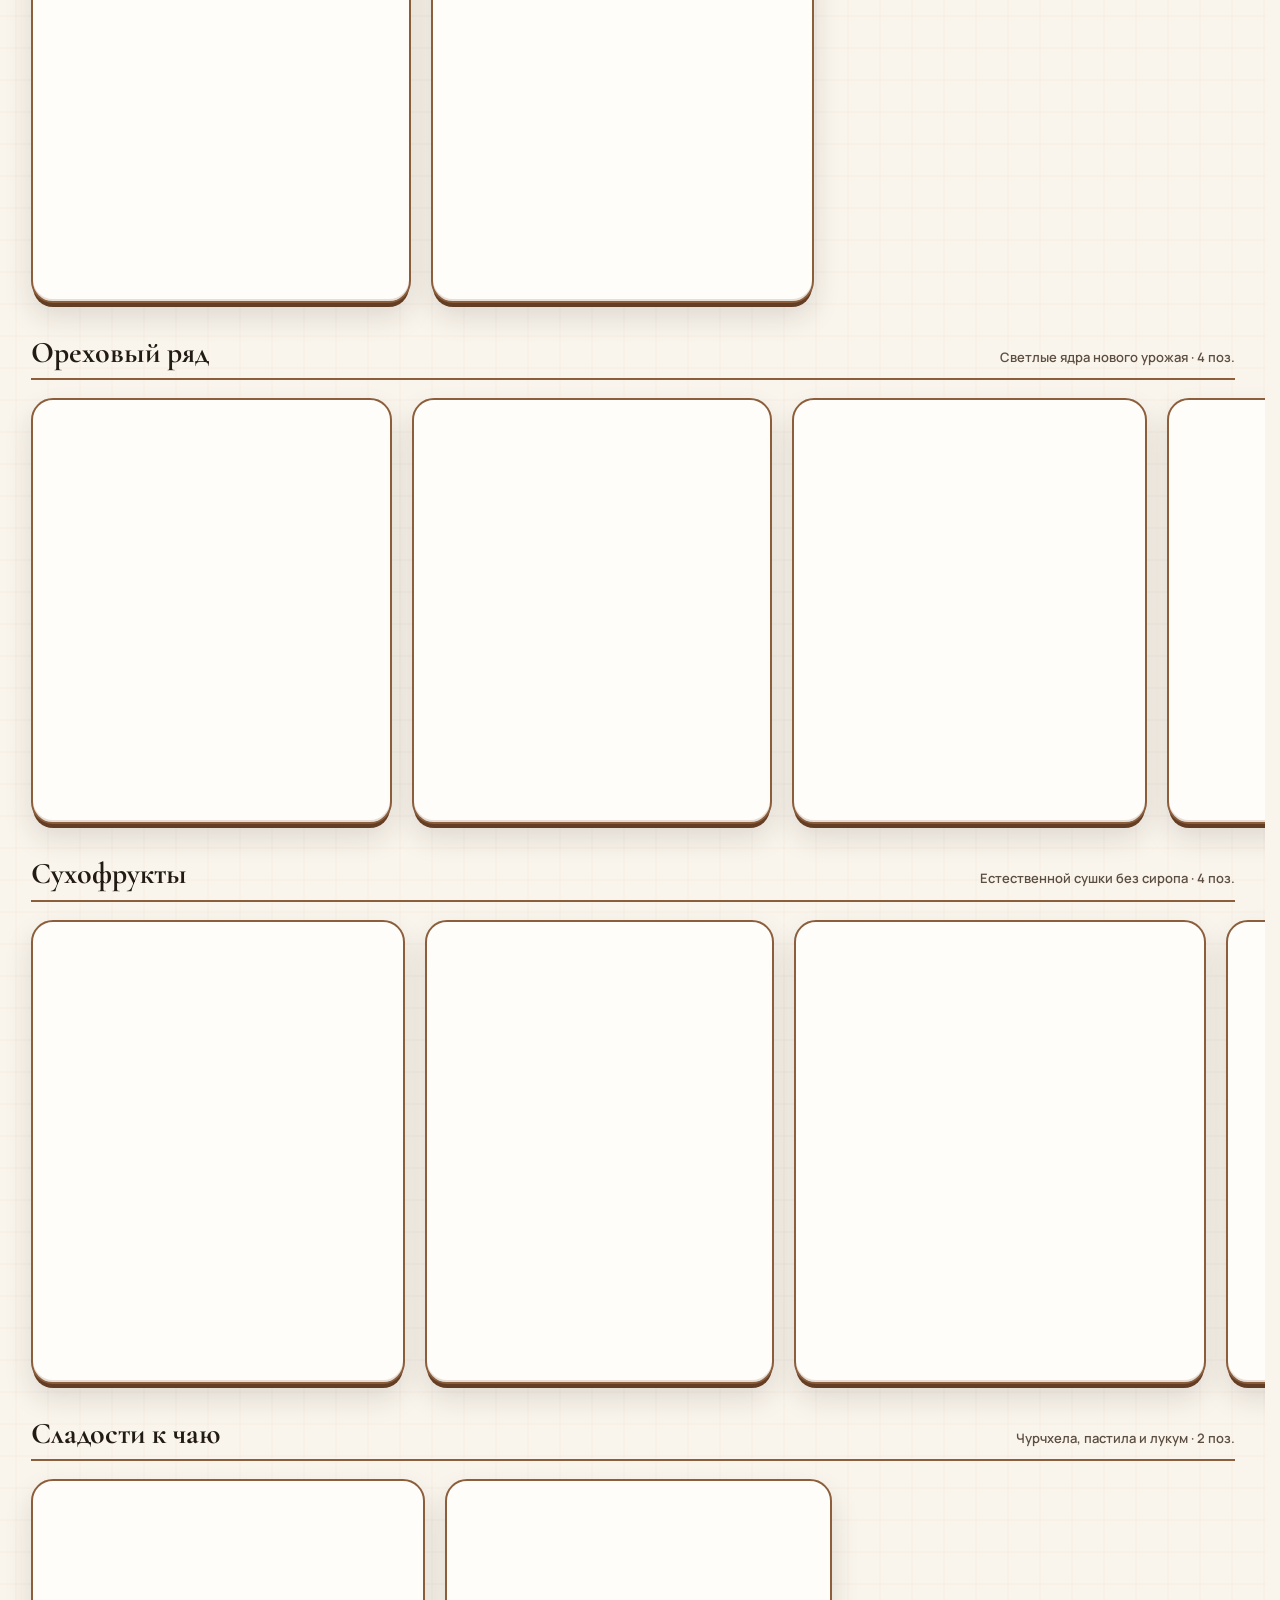
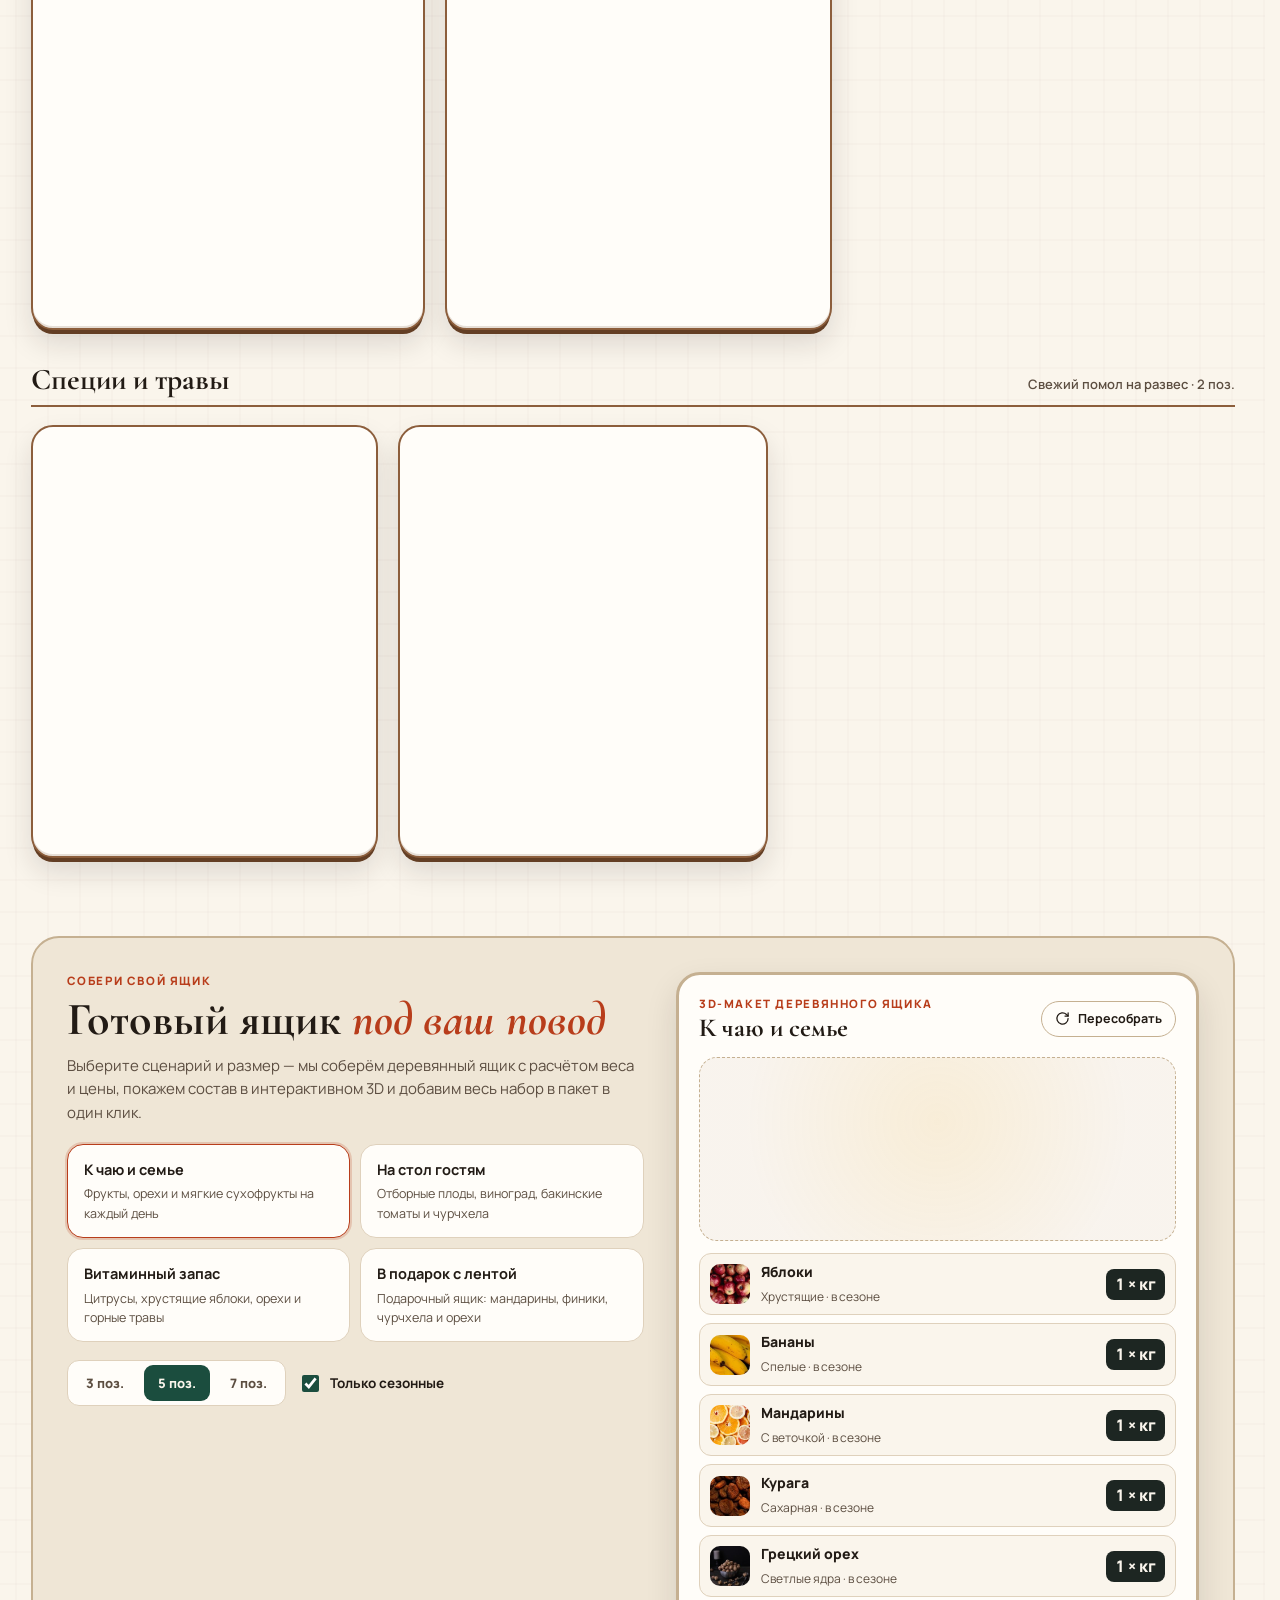
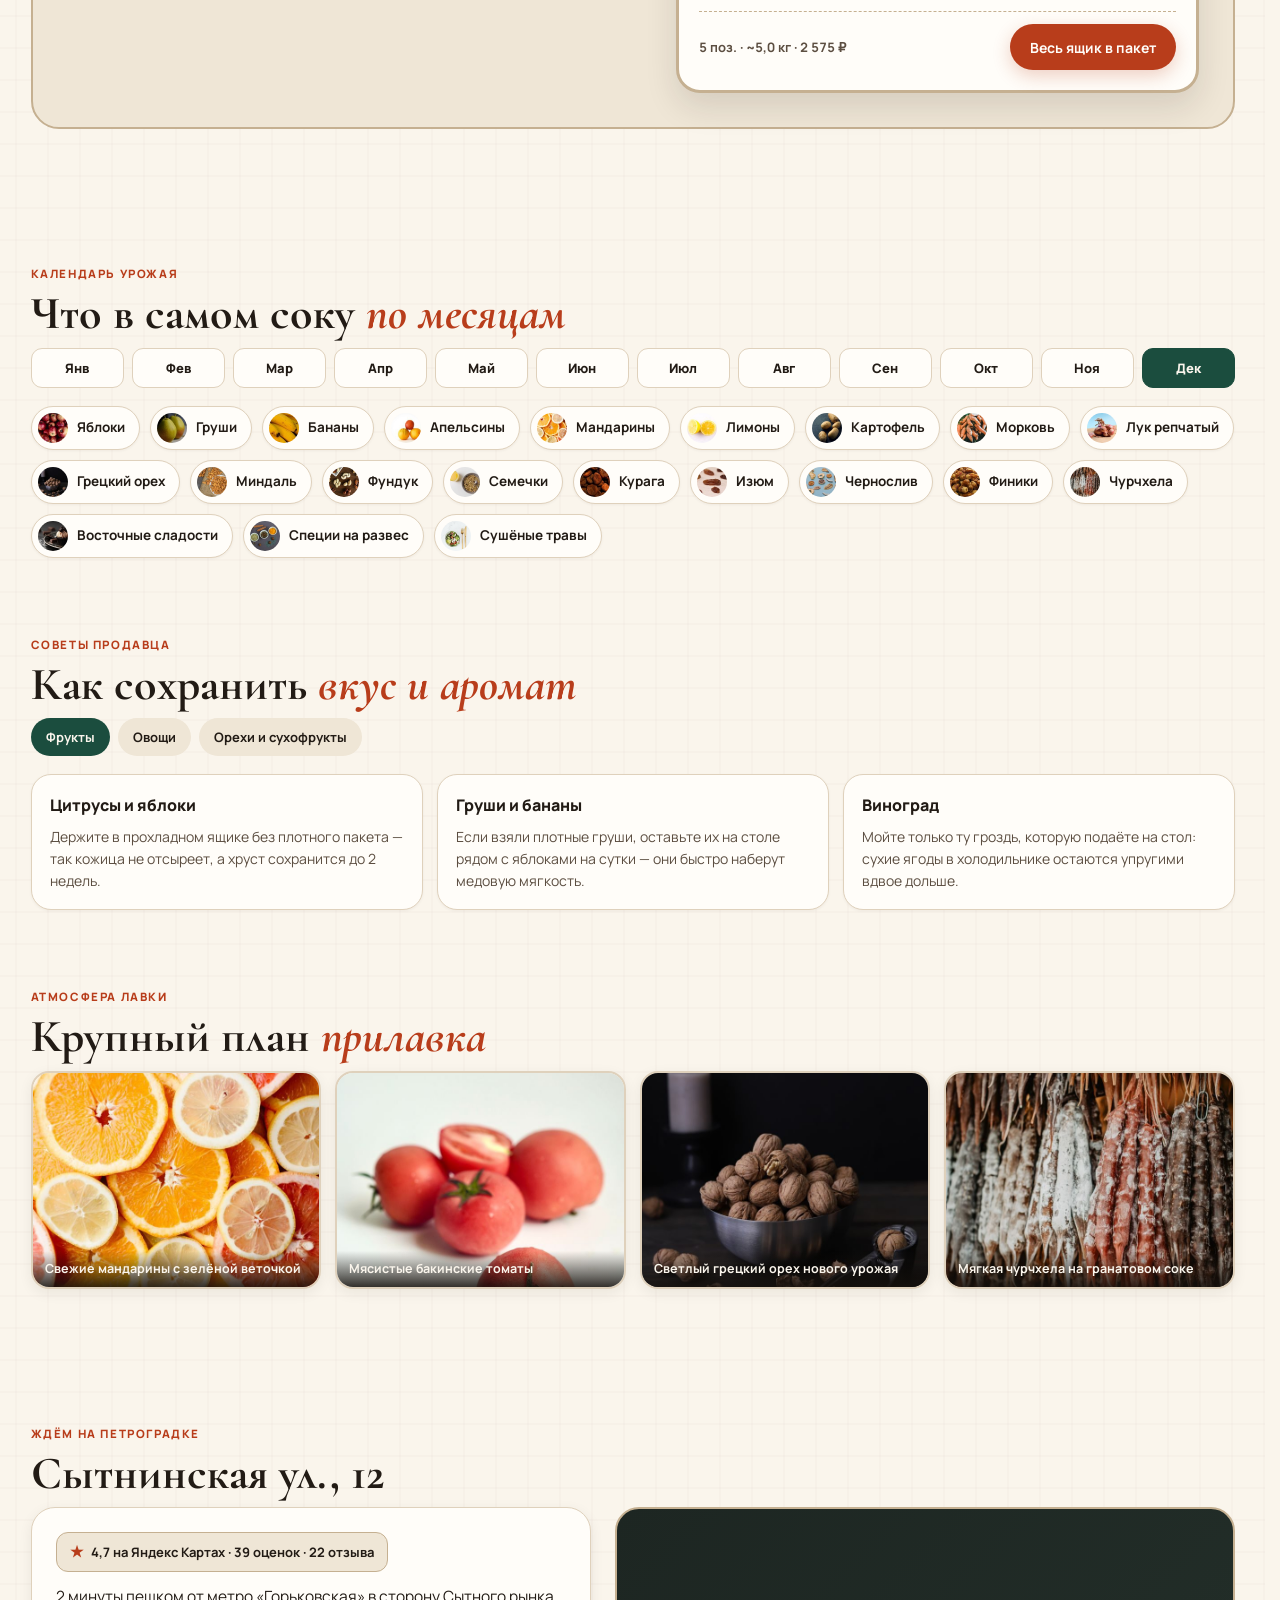
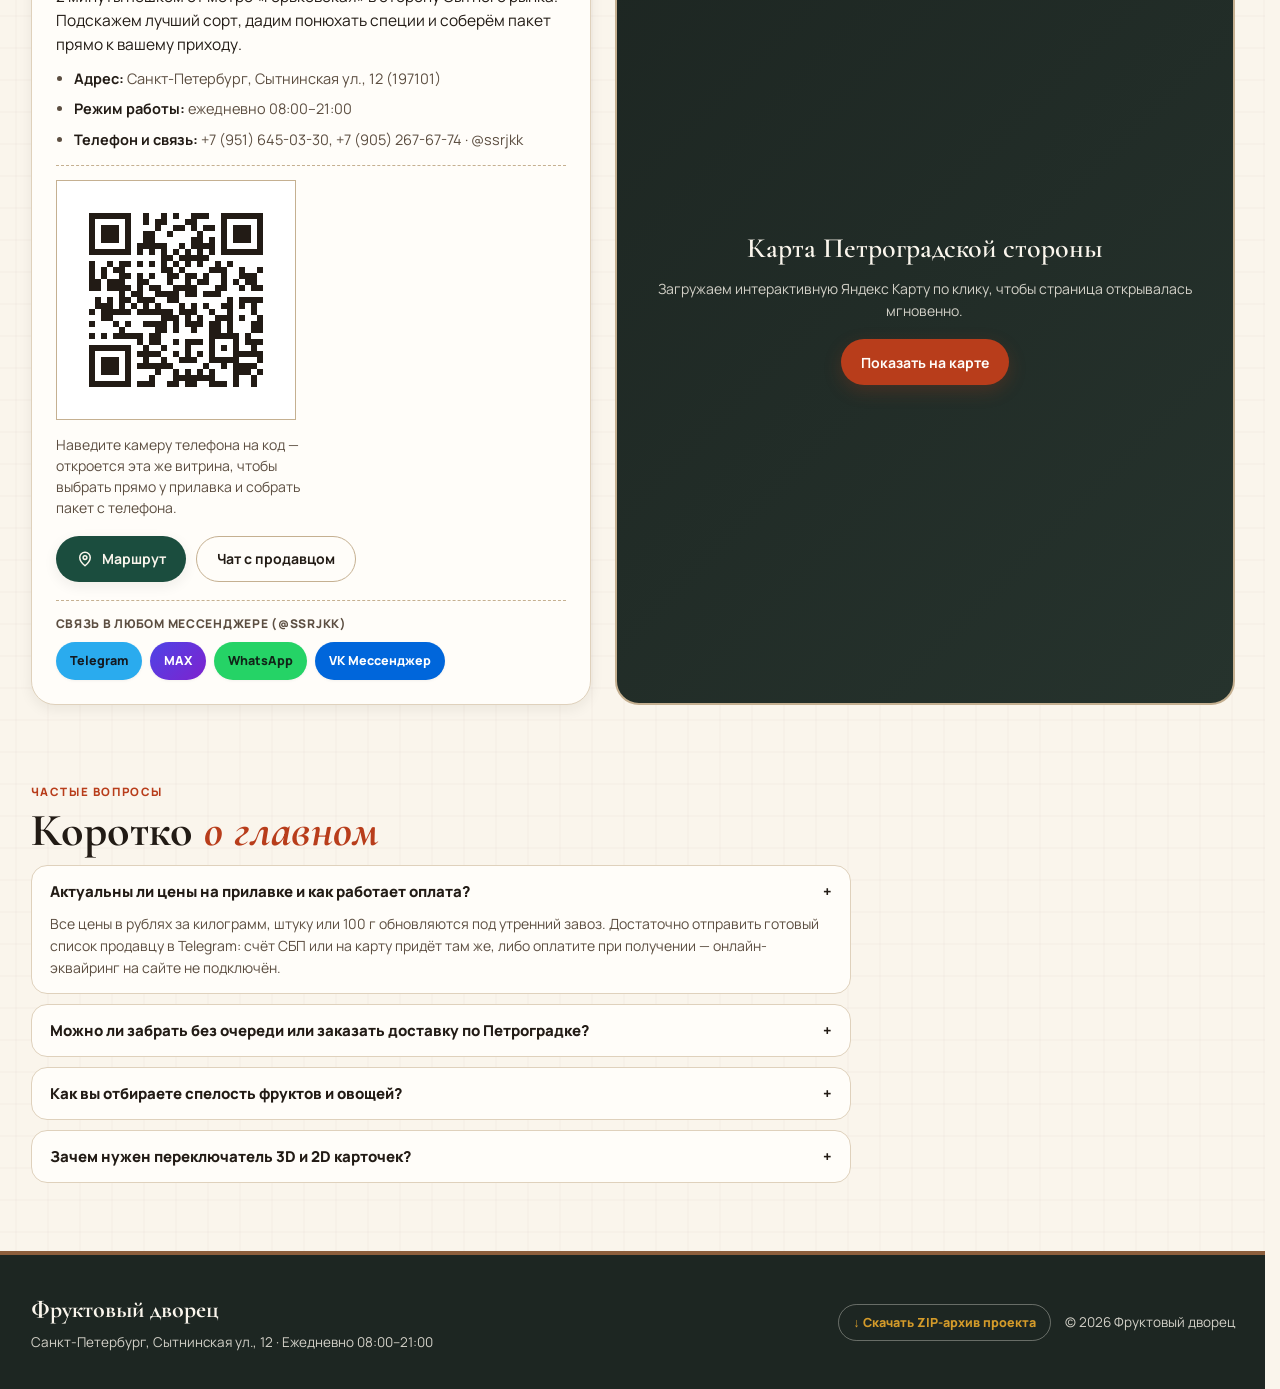
==== commit 700daba7: "fix(ui): пустой src у картинок модальных окон больше не дёргает страницу Замер в реальном Chrome (14" ====
--- a/index.html
+++ b/index.html
@@ -2927,7 +2927,7 @@
       <button type="button" id="closePeekBtn" class="modal-close" aria-label="Закрыть">✕</button>
       <div id="product-photo-pane" class="peek-media">
         <div class="peek-main-frame">
-          <img id="product-main-img" src="" alt="" width="640" height="480">
+          <img id="product-main-img" alt="" width="640" height="480">
           <div id="peekBadges" class="card-badges"></div>
         </div>
         <div id="peekThumbs" class="peek-thumbs" role="group" aria-label="Ракурсы товара"></div>
@@ -3209,7 +3209,7 @@
     <div style="position:relative;">
       <button type="button" id="closeLbBtn" class="modal-close" aria-label="Закрыть">✕</button>
       <div class="lb-stage">
-        <img id="lbImg" src="" alt="" width="1200" height="900">
+        <img id="lbImg" alt="" width="1200" height="900">
       </div>
       <div class="lb-bar">
         <span id="lbCaption"></span>
